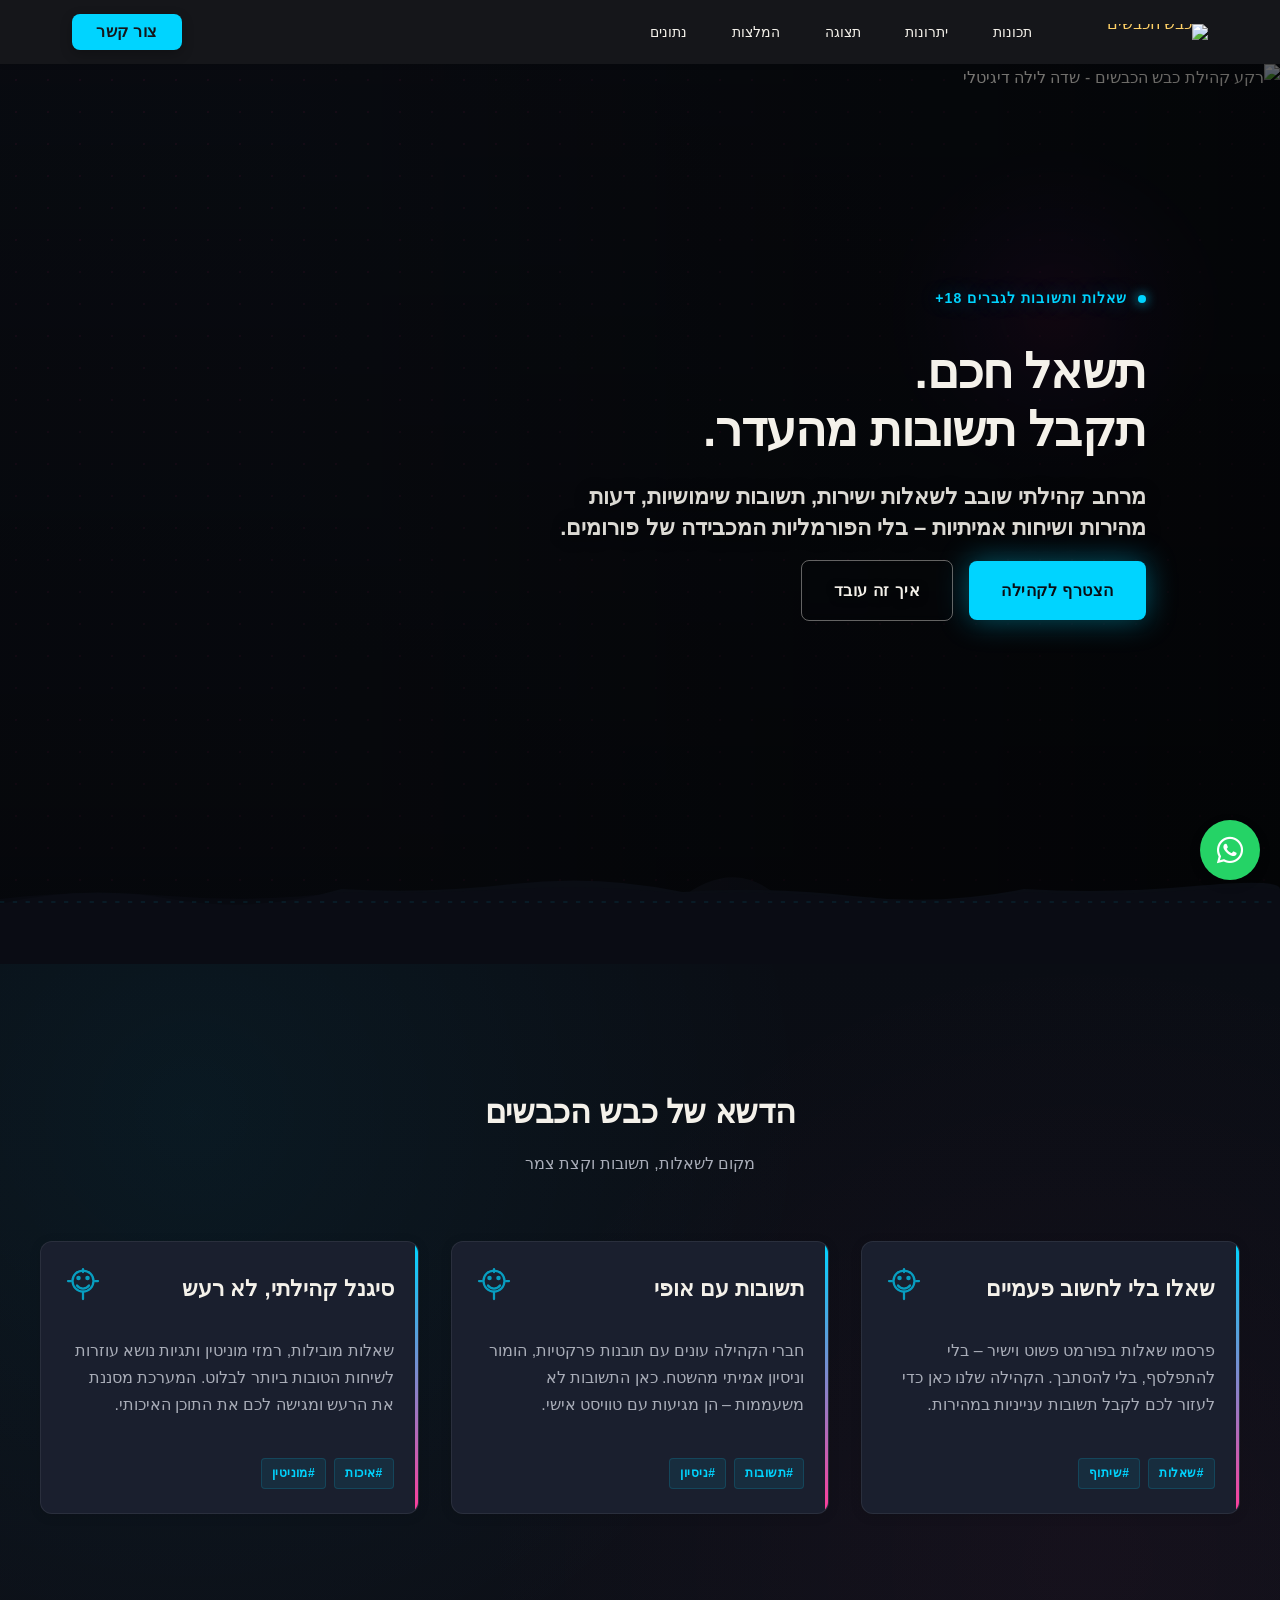
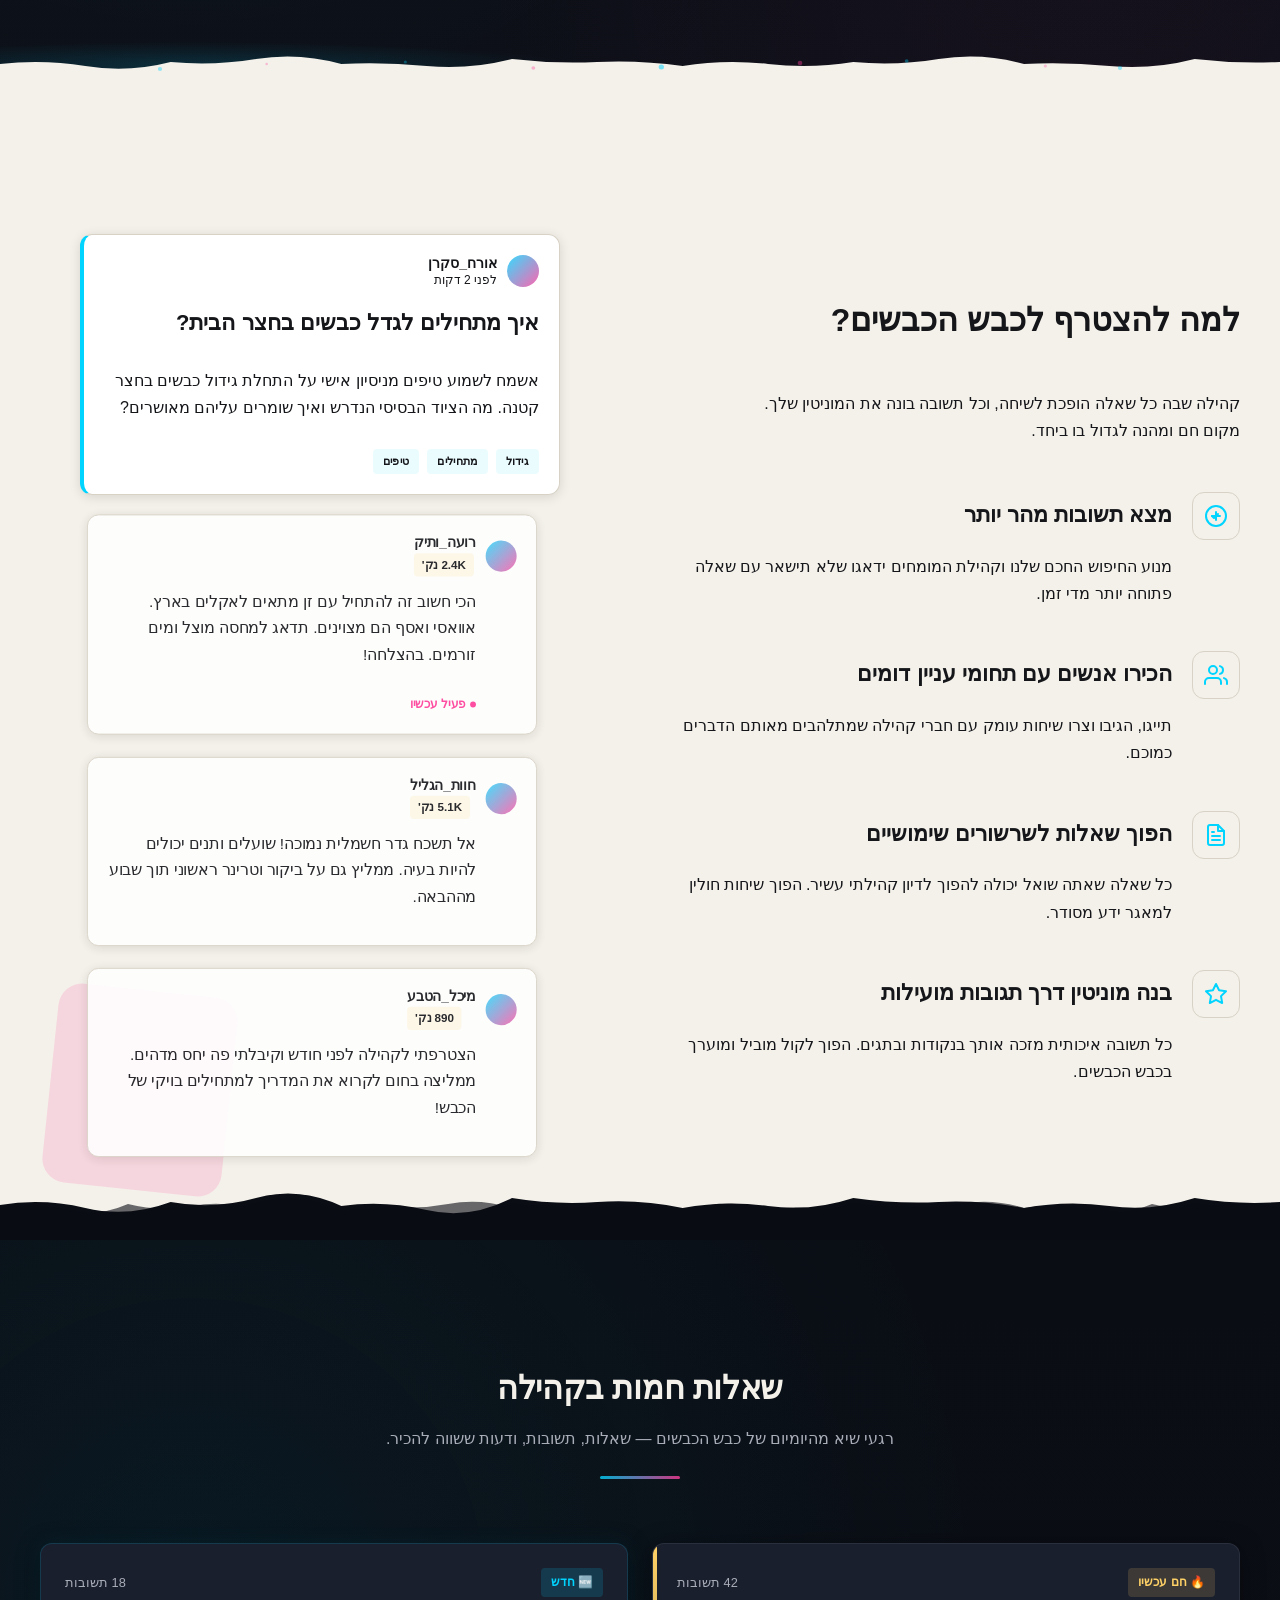
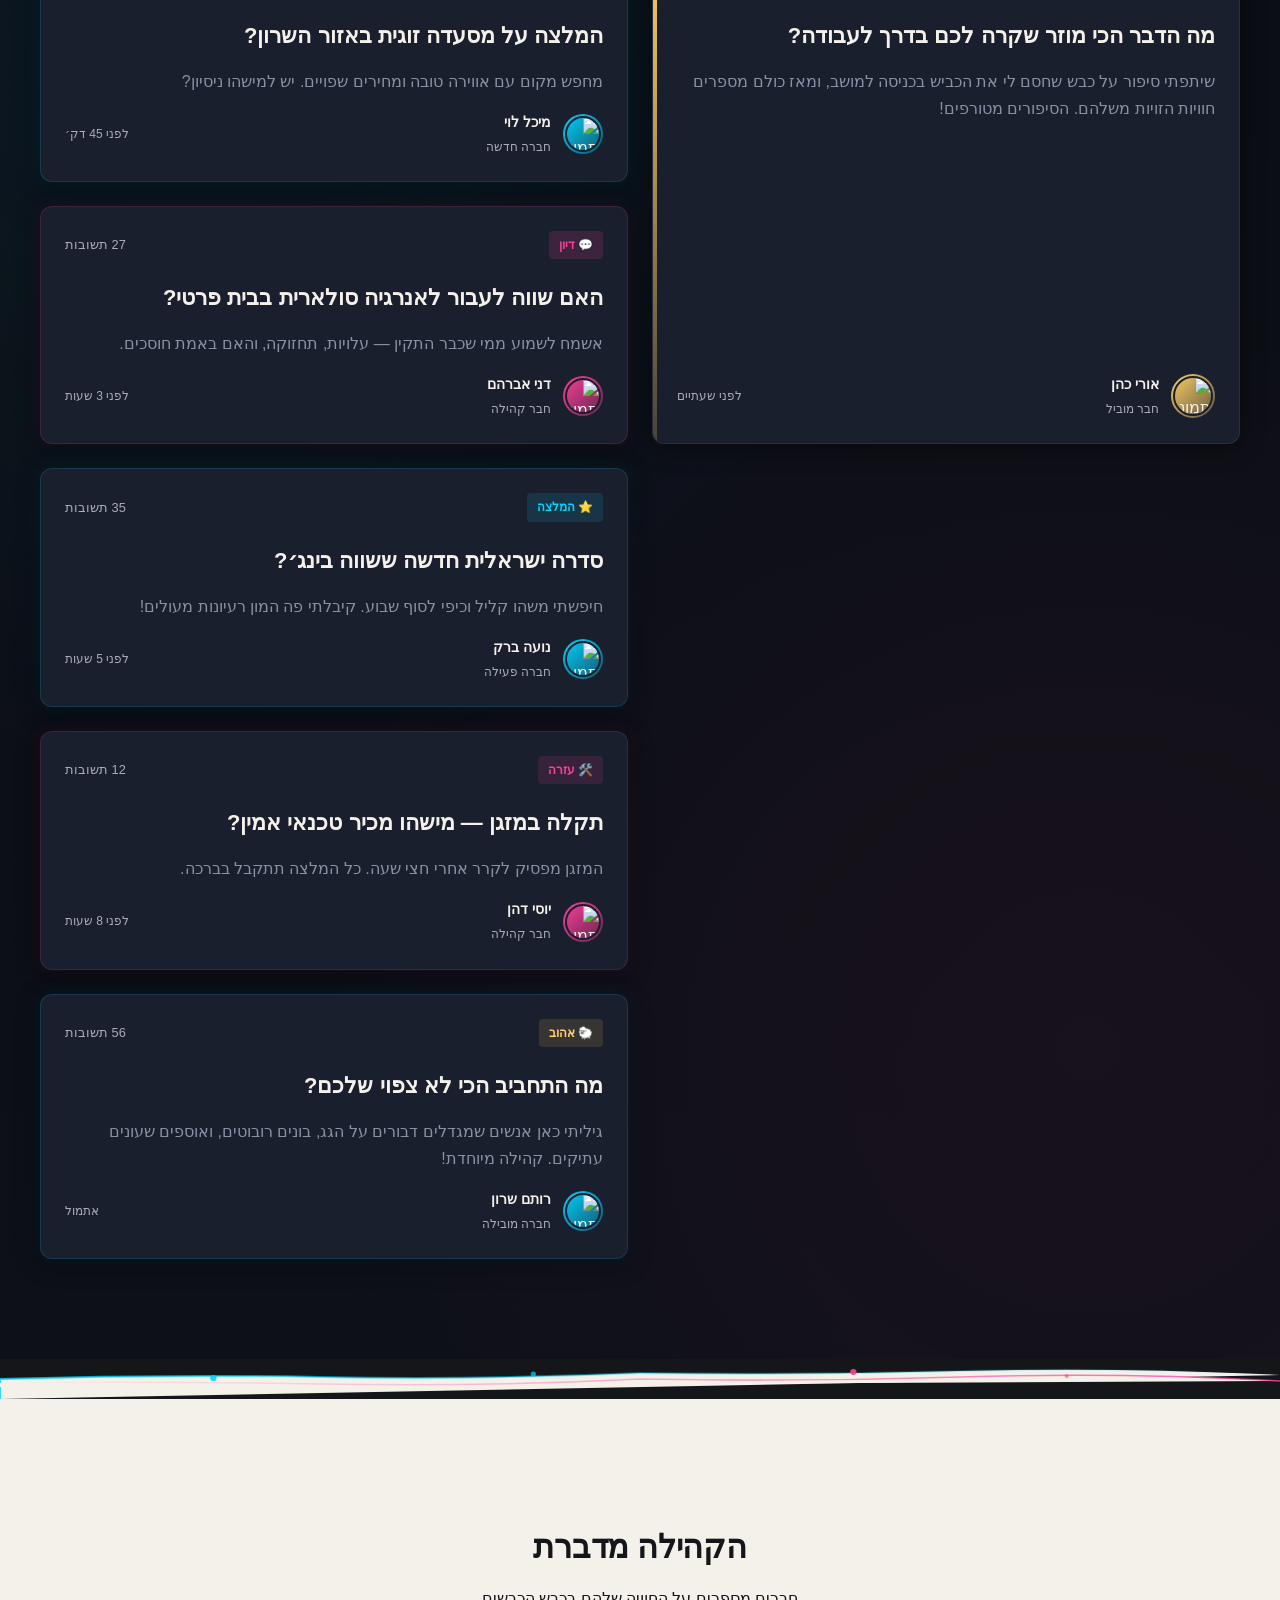
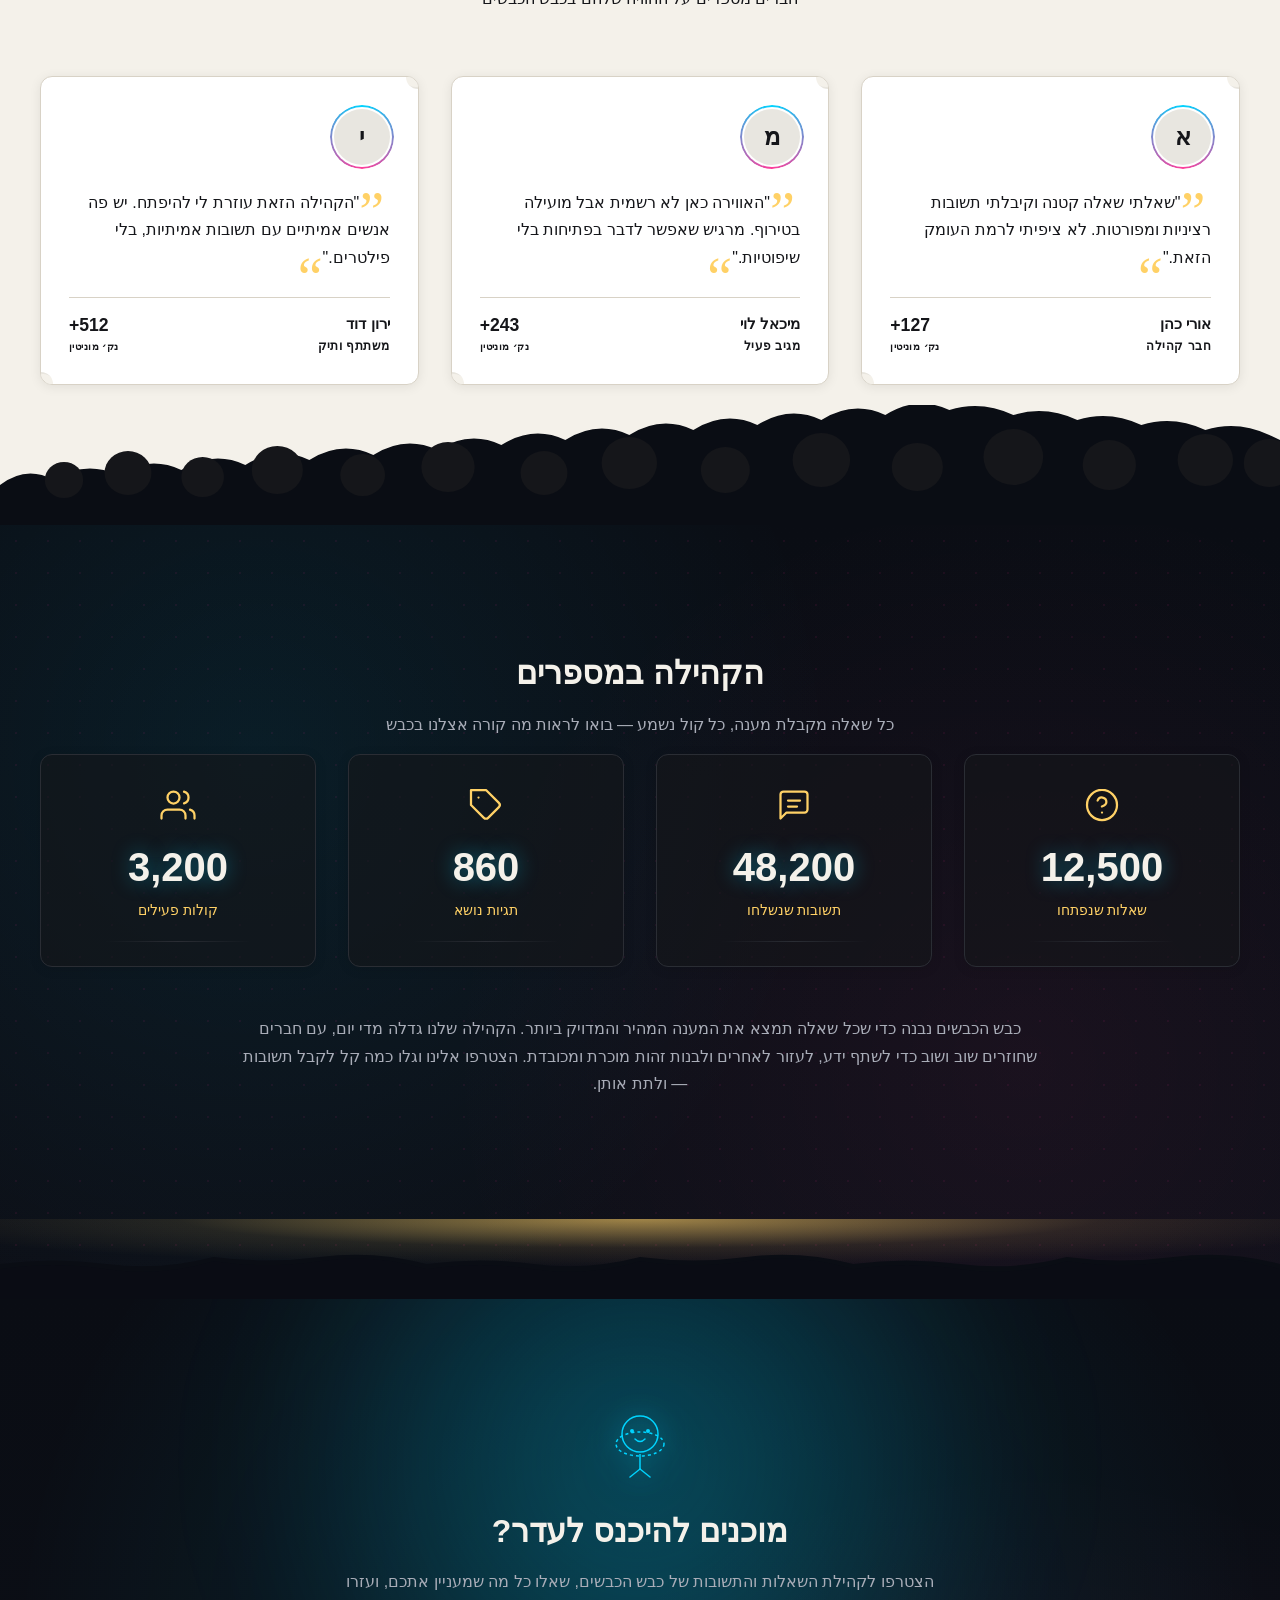
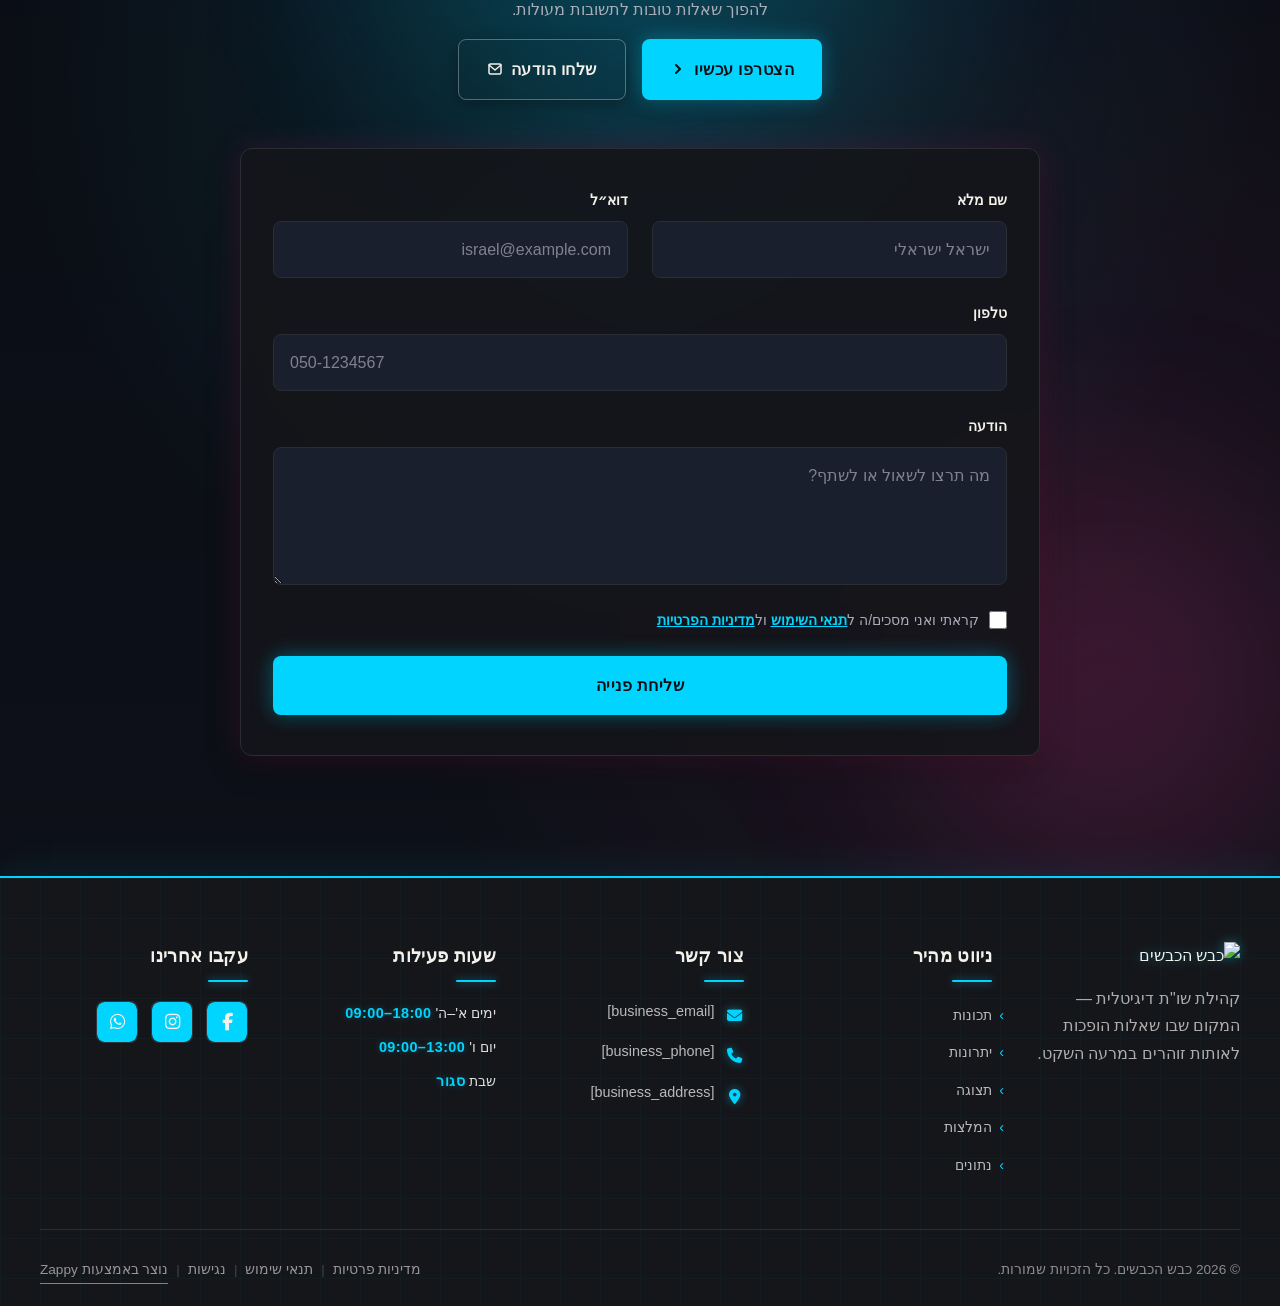
==== public/index.html @ c69ef051 "Initial website commit" ====
<!doctype html><html dir="rtl" lang="he"><head><meta charset="UTF-8"><meta content="width=device-width,initial-scale=1" name="viewport"><meta content="index, follow" name="robots"><title>שואלים ועונים, מתחברים בקהילה — כבש הכבשים</title><meta content="פלטפורמת קהילה תוססת לשאלות ותשובות עם טאץ&#39; כבשים שובב. הצטרפו עכשיו ל&#39;כבש הכבשים&#39;, שתפו ידע, גלו תובנות חדשות ובנו קשרים בקהילה הכי חמה ומגבשת ברשת." name="description"><meta content="כבש הכבשים, קהילת שאלות ותשובות, פורום ישראלי, שיתוף ידע, חיבורים קהילתיים" name="keywords"><link href="/assets/favicon.ico" rel="icon" type="image/x-icon"><link href="/assets/favicon-16x16.png" rel="icon" type="image/png" sizes="16x16"><link href="/assets/favicon-32x32.png" rel="icon" type="image/png" sizes="32x32"><link href="/assets/favicon-48x48.png" rel="icon" type="image/png" sizes="48x48"><link href="/assets/favicon-192x192.png" rel="icon" type="image/png" sizes="192x192"><link href="/assets/favicon-512x512.png" rel="icon" type="image/png" sizes="512x512"><link href="/assets/apple-touch-icon.png" rel="apple-touch-icon"><script>!function(){"use strict";var t="f290a835-9b60-4371-9360-ef9da133f06e",e="https://api.zappy5.com/api/analytics/track",a=18e5,n=2592e6,o=!0,i=!0,r=!0;var s=function(){var e="zappy_visitor_"+t,a=null;try{if(a=localStorage.getItem(e)){var o=JSON.parse(a),i=Date.now();if(i-o.created<n)return o.lastSeen=i,localStorage.setItem(e,JSON.stringify(o)),o.id}}catch(t){console.warn("Zappy Analytics: LocalStorage not available")}var r="zv_"+Date.now()+"_"+Math.random().toString(36).substr(2,9);try{localStorage.setItem(e,JSON.stringify({id:r,created:Date.now(),lastSeen:Date.now()}))}catch(t){}return r}(),c=function(){var e="zappy_session_"+t,n=null;try{if(n=sessionStorage.getItem(e)){var o=JSON.parse(n),i=Date.now();if(i-o.timestamp<a)return o.timestamp=i,sessionStorage.setItem(e,JSON.stringify(o)),o.id}}catch(t){console.warn("Zappy Analytics: SessionStorage not available")}var r="zs_"+Date.now()+"_"+Math.random().toString(36).substr(2,9);try{sessionStorage.setItem(e,JSON.stringify({id:r,timestamp:Date.now()}))}catch(t){}return r}();function l(a,n){n=n||{};var o={website_id:t,event_type:a,page_path:window.location.pathname,referrer:document.referrer||"direct",visitor_id:s,session_id:c,metadata:n};if(navigator.sendBeacon){var i=new Blob([JSON.stringify(o)],{type:"application/json"});navigator.sendBeacon(e,i)}else fetch(e,{method:"POST",headers:{"Content-Type":"application/json"},body:JSON.stringify(o),keepalive:!0}).catch(function(t){console.warn("Zappy Analytics: Failed to track event",t)})}o&&l("pageview",{title:document.title,url:window.location.href}),i&&document.addEventListener("click",function(t){var e=t.target;if("BUTTON"===e.tagName||e.closest("button")){var a="BUTTON"===e.tagName?e:e.closest("button");l("click",{element:"button",text:a.textContent.trim().substring(0,100),id:a.id||null,class:a.className||null})}else if("A"===e.tagName||e.closest("a")){var n="A"===e.tagName?e:e.closest("a");l("navigation",{element:"link",text:n.textContent.trim().substring(0,100),href:n.href,external:n.hostname!==window.location.hostname})}},!0),r&&document.addEventListener("submit",function(t){var e=t.target;l("form_submit",{form_id:e.id||null,form_name:e.name||null,form_action:e.action||null,form_method:e.method||"GET"})},!0);var d=Date.now();window.addEventListener("beforeunload",function(){l("page_unload",{time_on_page:Math.floor((Date.now()-d)/1e3),page_path:window.location.pathname})}),window.zappyAnalytics={track:l,getVisitorId:function(){return s},getSessionId:function(){return c}}}()</script><meta content="שואלים ועונים, מתחברים בקהילה — כבש הכבשים" property="og:title"><meta content="פלטפורמת קהילה תוססת לשאלות ותשובות עם טאץ&#39; כבשים שובב. הצטרפו עכשיו ל&#39;כבש הכבשים&#39;, שתפו ידע, גלו תובנות חדשות ובנו קשרים בקהילה הכי חמה ומגבשת ברשת." property="og:description"><meta content="summary_large_image" name="twitter:card"><meta content="שואלים ועונים, מתחברים בקהילה — כבש הכבשים" name="twitter:title"><meta content="פלטפורמת קהילה תוססת לשאלות ותשובות עם טאץ&#39; כבשים שובב. הצטרפו עכשיו ל&#39;כבש הכבשים&#39;, שתפו ידע, גלו תובנות חדשות ובנו קשרים בקהילה הכי חמה ומגבשת ברשת." name="twitter:description"><meta content="website" property="og:type"><meta content="he_IL" property="og:locale"><link href="https://cdnjs.cloudflare.com/ajax/libs/font-awesome/6.4.0/css/all.min.css" rel="stylesheet"><style>.skip-link{position:absolute;top:0;left:0;transform:translateY(-200%);padding:12px 18px;background:var(--bg-dark,#1a1a1a);color:var(--text-light,#fff);font-weight:600;border-radius:0 0 8px 0;z-index:10000}.skip-link:focus{transform:none;outline:2px solid var(--ring,#fff);outline-offset:2px}:focus-visible{outline:2px solid var(--ring,currentColor);outline-offset:3px}</style><link href="/assets/favicon.ico" rel="icon" type="image/x-icon"><link href="/assets/favicon-16x16.png" rel="icon" type="image/png" sizes="16x16"><link href="/assets/favicon-32x32.png" rel="icon" type="image/png" sizes="32x32"><link href="/assets/favicon-48x48.png" rel="icon" type="image/png" sizes="48x48"><link href="/assets/favicon-192x192.png" rel="icon" type="image/png" sizes="192x192"><link href="/assets/favicon-512x512.png" rel="icon" type="image/png" sizes="512x512"><link href="/assets/apple-touch-icon.png" rel="apple-touch-icon"><link href="https://cdn.jsdelivr.net/npm/vanilla-cookieconsent@3/dist/cookieconsent.css" rel="stylesheet"><script src="https://cdn.jsdelivr.net/npm/vanilla-cookieconsent@3/dist/cookieconsent.umd.js"></script><script src="https://cdn.jsdelivr.net/gh/mickidum/acc_toolbar/acctoolbar/acctoolbar.min.js"></script><link href="/styles.css" rel="stylesheet"><script>window.ZAPPY_WEBSITE_ID="f290a835-9b60-4371-9360-ef9da133f06e",window.ZAPPY_API_BASE="https://api.zappy5.com"</script><style id="zappy-dropdown-submenu-styles">#navMenu li:has(.sub-menu),.nav-menu li:has(.sub-menu),.navbar li:has(.sub-menu),nav li:has(.sub-menu){position:relative}#navMenu .sub-menu,.nav-menu .sub-menu,.navbar .sub-menu,nav .sub-menu{display:block!important;position:absolute!important;top:100%;left:0;min-width:220px;background:#fff;border-radius:8px;box-shadow:0 8px 25px rgba(0,0,0,.15);padding:8px 0;opacity:0;visibility:hidden;transform:translateY(10px);transition:all .3s ease;z-index:1000;list-style:none;pointer-events:none}#navMenu li:hover>.sub-menu,.nav-menu li:hover>.sub-menu,.navbar li:hover>.sub-menu,nav li:hover>.sub-menu{opacity:1!important;visibility:visible!important;transform:translateY(0)!important;pointer-events:auto!important}.sub-menu li{list-style:none;margin:0;padding:0}.sub-menu a{display:block!important;padding:10px 16px!important;color:var(--text-dark,#333)!important;font-weight:500;text-decoration:none;white-space:nowrap;transition:background-color .2s}.sub-menu .zappy-nav-child>a{padding-left:28px!important;font-size:.9em!important;opacity:.85!important}[dir=rtl] .sub-menu .zappy-nav-child>a,html[lang=ar] .sub-menu .zappy-nav-child>a,html[lang=he] .sub-menu .zappy-nav-child>a{padding-left:10px!important;padding-right:28px!important}.sub-menu .zappy-nav-parent>a{font-weight:600!important}.sub-menu a:hover{background-color:#f5f5f5}[dir=rtl] .nav-menu .sub-menu,[dir=rtl] .navbar .sub-menu,[dir=rtl] nav .sub-menu,html[lang=ar] .nav-menu .sub-menu,html[lang=ar] .navbar .sub-menu,html[lang=ar] nav .sub-menu,html[lang=he] .nav-menu .sub-menu,html[lang=he] .navbar .sub-menu,html[lang=he] nav .sub-menu{left:auto!important;right:0!important}.sub-menu:empty,.sub-menu:not(:has(li)):not(:has(> a)),.sub-menu:not(:has(li:not(.zappy-hidden-menu-item))):not(:has(> a)){display:none!important;opacity:0!important;visibility:hidden!important;pointer-events:none!important}li:has(.menu-group-title):hover>.sub-menu{opacity:1!important;visibility:visible!important;transform:translateY(0)!important;pointer-events:auto!important}#navMenu>li>.menu-group-title,.nav-menu>li>.menu-group-title{display:inline-block;padding:.5rem 1rem;cursor:default;user-select:none}@media (max-width:768px){#navMenu .sub-menu,.nav-menu .sub-menu,.navbar .sub-menu,nav .sub-menu{position:static!important;transform:none!important;box-shadow:none!important;background:0 0!important;max-height:0;overflow:hidden;opacity:0;visibility:hidden;transition:max-height .3s ease,opacity .3s ease;padding:0!important;border-radius:0!important}#navMenu .sub-menu.mobile-expanded,.nav-menu .sub-menu.mobile-expanded,.navbar .sub-menu.mobile-expanded{max-height:none!important;overflow-y:visible!important;opacity:1!important;visibility:visible!important;padding:8px 0 8px 16px!important}[dir=rtl] .sub-menu.mobile-expanded,html[lang=he] .sub-menu.mobile-expanded{padding:8px 16px 8px 0!important}#navMenu li:hover>.sub-menu,.nav-menu li:hover>.sub-menu,.navbar li:hover>.sub-menu,nav li:hover>.sub-menu{opacity:0;visibility:hidden;pointer-events:none}#navMenu li>.sub-menu.mobile-expanded,.nav-menu li>.sub-menu.mobile-expanded,.navbar li>.sub-menu.mobile-expanded,nav li>.sub-menu.mobile-expanded{opacity:1!important;visibility:visible!important;pointer-events:auto!important}#navMenu li:has(.sub-menu),.nav-menu li:has(.sub-menu),.navbar li:has(.sub-menu),nav li:has(.sub-menu){display:flex!important;flex-wrap:wrap!important;align-items:center!important;position:relative!important;min-height:44px!important}#navMenu li:has(.sub-menu)>a,.nav-menu li:has(.sub-menu)>a,.navbar li:has(.sub-menu)>a,nav li:has(.sub-menu)>a{flex:1!important;min-width:0!important}#navMenu li:has(.sub-menu)>.menu-group-title,.nav-menu li:has(.sub-menu)>.menu-group-title,.navbar li:has(.sub-menu)>.menu-group-title,nav li:has(.sub-menu)>.menu-group-title{flex:1!important;min-width:0!important;padding:0!important;line-height:inherit!important}#navMenu li:has(.sub-menu)>.sub-menu,.nav-menu li:has(.sub-menu)>.sub-menu,.navbar li:has(.sub-menu)>.sub-menu,nav li:has(.sub-menu)>.sub-menu{flex-basis:100%!important;width:100%!important}#navMenu li:has(.sub-menu)>a [class*=arrow],#navMenu li:has(.sub-menu)>a [class*=chevron],.nav-menu li:has(.sub-menu)>a .fa-angle-down,.nav-menu li:has(.sub-menu)>a .fa-chevron-down,.nav-menu li:has(.sub-menu)>a [class*=arrow],.nav-menu li:has(.sub-menu)>a [class*=chevron],nav li:has(.sub-menu)>a [class*=arrow],nav li:has(.sub-menu)>a [class*=chevron]{display:none!important;visibility:hidden!important}.mobile-submenu-toggle{display:flex!important;align-items:center!important;justify-content:center!important;width:44px!important;height:auto!important;background:0 0!important;border:none!important;cursor:pointer!important;color:var(--text-light)!important;position:static!important;flex-shrink:0!important;align-self:stretch!important;z-index:2!important;padding:0!important;margin:0!important}.mobile-submenu-toggle::after{content:''!important;width:0!important;height:0!important;border-left:6px solid transparent!important;border-right:6px solid transparent!important;border-top:7px solid currentColor!important;transition:transform .3s ease!important}.mobile-submenu-toggle.expanded::after{transform:rotate(180deg)!important}.sub-menu a{padding:10px 0!important;display:block!important;color:var(--text-light)!important;white-space:normal!important}.sub-menu .zappy-nav-child>a{padding-left:28px!important;font-size:.9em!important;opacity:.85!important}[dir=rtl] .sub-menu .zappy-nav-child>a,html[lang=ar] .sub-menu .zappy-nav-child>a,html[lang=he] .sub-menu .zappy-nav-child>a{padding-left:0!important;padding-right:28px!important}.sub-menu .zappy-nav-parent>a{font-weight:600!important}#navMenu.active,.nav-menu.active{max-width:100vw!important;overflow-x:hidden!important;box-sizing:border-box!important}.navbar .sub-menu li a,.zappy-products-dropdown .sub-menu a,nav.navbar .sub-menu li a{color:var(--text-light)!important}}@media (min-width:769px){.mobile-submenu-toggle{display:none!important}}</style><style id="zappy-widget-visibility">html[dir=rtl] .whatsapp-float{right:20px!important;left:auto!important}html:not([dir]) .whatsapp-float,html[dir=ltr] .whatsapp-float{left:20px!important;right:auto!important}html[dir=rtl] #mic-access-tool-general-button,html[dir=rtl] #mic-init-access-tool #mic-access-tool-general-button,html[dir=rtl] #mic-init-access-tool .mic-access-tool-general-button,html[dir=rtl] ._access-icon,html[dir=rtl] .mic-access-tool-general-button{left:20px!important;right:auto!important}html:not([dir]) #mic-access-tool-general-button,html:not([dir]) #mic-init-access-tool #mic-access-tool-general-button,html:not([dir]) #mic-init-access-tool .mic-access-tool-general-button,html:not([dir]) ._access-icon,html:not([dir]) .mic-access-tool-general-button,html[dir=ltr] #mic-access-tool-general-button,html[dir=ltr] #mic-init-access-tool #mic-access-tool-general-button,html[dir=ltr] #mic-init-access-tool .mic-access-tool-general-button,html[dir=ltr] ._access-icon,html[dir=ltr] .mic-access-tool-general-button{right:20px!important;left:auto!important}@media (max-width:768px){.whatsapp-float{display:flex!important}}@media (min-width:769px){.whatsapp-float{display:flex!important}}@media (max-width:768px){#mic-access-tool-general-button,#mic-init-access-tool #mic-access-tool-general-button,#mic-init-access-tool .mic-access-tool-general-button,._access-icon,.mic-access-tool-general-button{display:flex!important;visibility:visible!important;opacity:1!important;pointer-events:auto!important}#mic-access-tool-box.opened-mic-access-tool,#mic-init-access-tool #mic-access-tool-box.opened-mic-access-tool,.mic-access-tool-box.opened-mic-access-tool{visibility:visible!important;opacity:1!important;pointer-events:auto!important}}@media (min-width:769px){#mic-access-tool-general-button,#mic-init-access-tool #mic-access-tool-general-button,#mic-init-access-tool .mic-access-tool-general-button,._access-icon,.mic-access-tool-general-button{display:flex!important;visibility:visible!important;opacity:1!important;pointer-events:auto!important}#mic-access-tool-box.opened-mic-access-tool,#mic-init-access-tool #mic-access-tool-box.opened-mic-access-tool,.mic-access-tool-box.opened-mic-access-tool{visibility:visible!important;opacity:1!important;pointer-events:auto!important}}</style></head><body><a href="#main" class="skip-link">דלג לתוכן הראשי</a><nav class="navbar" dir="rtl"><button class="mobile-toggle" aria-label="Menu" id="mobileToggle"><svg viewBox="0 0 24 24" fill="none" class="hamburger-icon" height="24" width="24"><path d="M3 12h18M3 6h18M3 18h18" stroke="currentColor" stroke-width="2" stroke-linecap="round"/></svg> <svg viewBox="0 0 24 24" fill="none" class="close-icon" height="24" width="24" style="display:none"><path d="M18 6L6 18M6 6l12 12" stroke="currentColor" stroke-width="2" stroke-linecap="round"/></svg></button> <button class="phone-header-btn" aria-label="Call" data-phone="[business_phone]"><svg viewBox="0 0 24 24" fill="currentColor" height="20" width="20"><path d="M22 16.92v3a2 2 0 0 1-2.18 2 19.79 19.79 0 0 1-8.63-3.07 19.5 19.5 0 0 1-6-6 19.79 19.79 0 0 1-3.07-8.67A2 2 0 0 1 4.11 2h3a2 2 0 0 1 2 1.72 12.84 12.84 0 0 0 .7 2.81 2 2 0 0 1-.45 2.11L8.09 9.91a16 16 0 0 0 6 6l1.27-1.27a2 2 0 0 1 2.11-.45 12.84 12.84 0 0 0 2.81.7A2 2 0 0 1 22 16.92z"/></svg></button><div class="nav-container"><div class="nav-right-group"><div class="nav-brand"><a href="/" class="logo-link"><img alt="כבש הכבשים" src="/assets/site-----image-1.webp" class="logo"></a></div><ul class="nav-menu" id="navMenu"><li><a href="#features">תכונות</a></li><li><a href="#benefits">יתרונות</a></li><li><a href="#showcase">תצוגה</a></li><li><a href="#testimonials">המלצות</a></li><li><a href="#stats">נתונים</a></li><li class="mobile-contact-link nav-cta-mobile-item"><a href="#cta" class="nav-cta-btn">צור קשר</a></li></ul></div><div class="nav-cta-container"><a href="#cta" class="nav-cta-btn">צור קשר</a></div></div></nav><script>window.addEventListener("load",function(){const e=document.querySelector(".navbar, nav, header");if(!e)return void console.log("[Navbar] Navbar element not found");let t=document.getElementById("mobileToggle")||document.querySelector(".mobile-toggle")||document.querySelector(".hamburger")||document.querySelector(".hamburger-menu")||document.querySelector(".menu-toggle")||document.querySelector(".burger-menu")||document.querySelector('[aria-label="Menu"]')||document.querySelector('[aria-label="תפריט"]');const o=document.querySelector(".phone-header-btn"),n=window.getComputedStyle(e);let r=n.backgroundColor;if(console.log("[Navbar] Initial navbar background:",r),"transparent"===r||"rgba(0, 0, 0, 0)"===r||r.startsWith("rgba")&&r.includes(", 0)")){const e=n.backgroundImage;if(e&&"none"!==e)console.log("[Navbar] Navbar has background image/gradient, using dark text"),r="rgb(240, 240, 240)";else{const e=window.getComputedStyle(document.body).backgroundColor;console.log("[Navbar] Navbar transparent, using body background:",e),r=e}}const a=r.match(/\d+/g);if(a&&a.length>=3){const e=(.299*parseInt(a[0])+.587*parseInt(a[1])+.114*parseInt(a[2]))/255;console.log("[Navbar] Mobile button colors preserved from Claude CSS (luminance:",e.toFixed(2)+")");const n=document.createElement("style");n.id="zappy-mobile-nav-fix";document.documentElement.lang;document.documentElement.dir,n.textContent='\n        /* Hide mobile buttons on desktop, show only on mobile */\n        @media (min-width: 769px) {\n          .mobile-toggle,\n          .phone-header-btn {\n            display: none !important;\n          }\n        }\n        \n        /* Show and position mobile buttons correctly on mobile */\n        @media (max-width: 768px) {\n          .navbar,\n          nav.navbar {\n            min-height: 70px !important;\n          }\n\n          .mobile-toggle,\n          .phone-header-btn {\n            position: absolute !important;\n            top: 0 !important;\n            bottom: 0 !important;\n            margin-top: auto !important;\n            margin-bottom: auto !important;\n            transform: none !important;\n            z-index: 1001 !important;\n            display: flex !important;\n            align-items: center !important;\n            justify-content: center !important;\n            width: 36px !important;\n            height: 36px !important;\n            border-radius: 50% !important;\n            border: none !important;\n            cursor: pointer !important;\n            padding: 6px !important;\n            background: none !important;\n            color: var(--nav-text, var(--text-light)) !important;\n            touch-action: manipulation !important;\n            -webkit-tap-highlight-color: transparent !important;\n          }\n\n          html[data-zappy-site-type="ecommerce"] .phone-header-btn,\n          body[data-zappy-site-type="ecommerce"] .phone-header-btn,\n          html[data-zappy-site-type="ecommerce"] header .phone-header-btn,\n          html[data-zappy-site-type="ecommerce"] nav .phone-header-btn {\n            display: none !important;\n            visibility: hidden !important;\n            width: 0 !important;\n            height: 0 !important;\n            min-width: 0 !important;\n            overflow: hidden !important;\n          }\n          \n          /* LTR positioning (default): hamburger LEFT, phone RIGHT */\n          html:not([dir="rtl"]):not([lang="he"]):not([lang="ar"]) .mobile-toggle,\n          html[dir="ltr"] .mobile-toggle {\n            left: 12px !important;\n            right: auto !important;\n          }\n          html:not([dir="rtl"]):not([lang="he"]):not([lang="ar"]) .phone-header-btn,\n          html[dir="ltr"] .phone-header-btn {\n            right: 12px !important;\n            left: auto !important;\n          }\n          \n          /* RTL positioning: hamburger RIGHT, phone LEFT */\n          html[dir="rtl"] .mobile-toggle,\n          html[lang="he"] .mobile-toggle,\n          html[lang="ar"] .mobile-toggle {\n            right: 12px !important;\n            left: auto !important;\n          }\n          html[dir="rtl"] .phone-header-btn,\n          html[lang="he"] .phone-header-btn,\n          html[lang="ar"] .phone-header-btn {\n            left: 12px !important;\n            right: auto !important;\n          }\n          \n          /* CRITICAL: Ensure nav-container has min-height on mobile */\n          /* All children are positioned absolutely/fixed on mobile, so height:auto collapses to 0 */\n          .nav-container {\n            min-height: 70px !important;\n            position: relative !important;\n          }\n          \n          /* Ensure SVG icons are properly sized and inherit color */\n          .mobile-toggle svg,\n          .phone-header-btn svg {\n            width: 24px !important;\n            height: 24px !important;\n            /* Don\'t force display - let JavaScript control hamburger/close toggle */\n          }\n          \n          /* Reset nav-cta-container on mobile - remove desktop box-shadow/padding */\n          /* that creates a visible ghost box when CTA button is hidden */\n          .nav-cta-container {\n            box-shadow: none !important;\n            padding: 0 !important;\n          }\n          \n          /* Hide nav-cta-container entirely on mobile when there\'s no lang-switcher */\n          /* (only the CTA button is inside, and it\'s hidden on mobile) */\n          .nav-cta-container:not(:has(.lang-switcher)) {\n            display: none !important;\n          }\n          \n          /* CRITICAL: Prevent hero image fade gradient from bleeding over headline text */\n          /* The .image-fade-gradient has bottom: -30px (extends below parent) */\n          /* On mobile stacked layout, this overlaps the h1 text below the image */\n          .hero-image-column {\n            overflow: hidden !important;\n          }\n          .image-fade-gradient {\n            bottom: 0 !important;\n          }\n          \n          /* Hide desktop language switcher on mobile - hamburger menu handles it */\n          /* High specificity to override stored CSS */\n          .lang-switcher,\n          .nav-cta-container .lang-switcher,\n          .nav-container .lang-switcher,\n          .navbar .lang-switcher,\n          .navbar .nav-cta-container .lang-switcher {\n            display: none !important;\n          }\n        }\n      ';const r=document.getElementById("zappy-mobile-nav-fix");r&&r.remove(),document.head.appendChild(n),console.log("[Navbar] Critical CSS injected for mobile nav positioning");const i=window.innerWidth<=768;if(t){const e=t.querySelector(".hamburger-icon"),o=t.querySelector(".close-icon");e&&(e.style.setProperty("width","24px","important"),e.style.setProperty("height","24px","important"),e.style.setProperty("display","block","important")),o&&(o.style.setProperty("width","24px","important"),o.style.setProperty("height","24px","important"),o.style.setProperty("display","none","important")),i?(t.style.setProperty("position","absolute","important"),t.style.setProperty("top","0","important"),t.style.setProperty("bottom","0","important"),t.style.setProperty("margin-top","auto","important"),t.style.setProperty("margin-bottom","auto","important"),t.style.setProperty("transform","none","important"),t.style.setProperty("z-index","1001","important"),t.style.removeProperty("left"),t.style.removeProperty("right"),console.log("[Navbar] Mobile toggle positioning applied (mobile viewport)")):(t.style.removeProperty("position"),t.style.removeProperty("top"),t.style.removeProperty("transform"),t.style.removeProperty("z-index"),t.style.removeProperty("left"),t.style.removeProperty("right"),console.log("[Navbar] Desktop viewport - cleared mobile toggle inline positioning"))}if(o){const e=o.querySelector("svg");e&&(e.style.width="24px",e.style.height="24px",e.setAttribute("width","24"),e.setAttribute("height","24")),i?(o.style.setProperty("position","absolute","important"),o.style.setProperty("top","0","important"),o.style.setProperty("bottom","0","important"),o.style.setProperty("margin-top","auto","important"),o.style.setProperty("margin-bottom","auto","important"),o.style.setProperty("transform","none","important"),o.style.setProperty("z-index","1001","important"),o.style.removeProperty("left"),o.style.removeProperty("right"),console.log("[Navbar] Phone button positioning applied (mobile viewport)")):(o.style.removeProperty("position"),o.style.removeProperty("top"),o.style.removeProperty("transform"),o.style.removeProperty("z-index"),o.style.removeProperty("left"),o.style.removeProperty("right"),console.log("[Navbar] Desktop viewport - cleared phone button inline positioning"))}}else console.log("[Navbar] Could not parse background color:",r);t=document.getElementById("mobileToggle")||document.querySelector(".mobile-toggle")||document.querySelector(".hamburger")||document.querySelector(".hamburger-menu")||document.querySelector(".menu-toggle")||document.querySelector(".burger-menu")||document.querySelector('[aria-label="Menu"]')||document.querySelector('[aria-label="תפריט"]');const i=document.getElementById("navMenu")||document.querySelector(".nav-menu")||document.querySelector(".nav-links")||document.querySelector("nav ul:not(.submenu)");if(!t||!i)return void console.log("[Navbar] Mobile toggle or menu not found:",{toggle:!!t,menu:!!i});i.id||(i.id="navMenu"),console.log("[Navbar] Initializing mobile menu...");const l=t.cloneNode(!0);t.parentNode.replaceChild(l,t);var s=0;function p(e){var t=Date.now();t-s<300||(s=t,function(e){e.preventDefault(),e.stopPropagation();const t=l.querySelector(".hamburger-icon"),o=l.querySelector(".close-icon");i.classList.contains("active")?(i.classList.remove("active"),t&&t.style.setProperty("display","block","important"),o&&o.style.setProperty("display","none","important"),document.body.style.overflow="",document.body.classList.remove("menu-open"),console.log("[Navbar] Menu closed")):(i.classList.add("active"),t&&t.style.setProperty("display","none","important"),o&&o.style.setProperty("display","block","important"),document.body.style.overflow="hidden",document.body.classList.add("menu-open"),console.log("[Navbar] Menu opened"))}(e))}l.addEventListener("click",p),l.addEventListener("touchend",p),document.addEventListener("keydown",function(e){if(("Escape"===e.key||"Esc"===e.key)&&i.classList.contains("active")){const e=l.querySelector(".hamburger-icon"),t=l.querySelector(".close-icon");i.classList.remove("active"),e&&e.style.setProperty("display","block","important"),t&&t.style.setProperty("display","none","important"),document.body.style.overflow="",document.body.classList.remove("menu-open"),console.log("[Navbar] Menu closed (Escape)")}}),i.querySelectorAll("a").forEach(function(e){e.addEventListener("click",function(){if("#"===this.getAttribute("href"))return;const e=l.querySelector(".hamburger-icon"),t=l.querySelector(".close-icon");i.classList.remove("active"),e&&e.style.setProperty("display","block","important"),t&&t.style.setProperty("display","none","important"),document.body.style.overflow="",document.body.classList.remove("menu-open"),console.log("[Navbar] Menu closed (link clicked)")})});var m=i.querySelectorAll(".dropdown-toggle");m.forEach(function(e){e.addEventListener("click",function(e){e.preventDefault(),e.stopPropagation();var t=this.closest(".nav-dropdown");t&&(t.parentNode.querySelectorAll(".nav-dropdown.open").forEach(function(e){e!==t&&e.classList.remove("open")}),t.classList.toggle("open"),console.log("[Navbar] Dropdown toggled:",t.classList.contains("open")?"open":"closed"))})}),document.addEventListener("click",function(e){e.target.closest(".nav-dropdown")||document.querySelectorAll(".nav-dropdown.open").forEach(function(e){e.classList.remove("open")})}),console.log("[Navbar] Dropdown handlers initialized for "+m.length+" dropdowns"),o&&o.addEventListener("click",function(){const e=document.querySelectorAll('a[href^="tel:"]'),t=e.length>0?e[0].getAttribute("href").replace("tel:",""):"[business_phone]";window.location.href="tel:"+t,console.log("[Navbar] Phone button clicked")}),console.log("[Navbar] Mobile menu initialized successfully")})</script><main id="main"><section class="index-hero-section" data-band-index="0" data-layout-spec="בית-hero" id="hero" data-hero-type="fullscreen-scrim"><img alt="רקע קהילת כבש הכבשים - שדה לילה דיגיטלי" src="/assets/site-index-hero-image-1.webp" data-context="Abstract night pasture scene with dark charcoal gradients, faint digital grid lines extending to the horizon, floating glowing speech bubbles with neon cyan and magenta outlines, and a minimal neon line-art sheep silhouette standing in the distance. The mood is premium electric night with a tech-community vibe." data-placeholder="index-hero-image-1" height="1080" loading="eager" width="1920" class="hero-bg-image" data-hero-bg="true" fetchpriority="high"><div class="hero-scrim" aria-hidden="true"></div><div class="hero-decorations" aria-hidden="true"><div class="deco-signal-glow"></div><div class="deco-flock-silhouette"><svg viewBox="0 0 600 200" fill="none" xmlns="http://www.w3.org/2000/svg"><path d="M50,180 Q80,120 130,150 Q180,110 220,160 Q260,130 300,170 Q340,140 380,175 Q420,145 460,180 Q500,150 550,185 L600,200 L0,200 Z" fill="#1A1F2E" opacity="0.85"/><circle cx="120" cy="160" r="18" fill="#1A1F2E" opacity="0.9"/><circle cx="280" cy="170" r="22" fill="#1A1F2E" opacity="0.9"/><circle cx="450" cy="165" r="20" fill="#1A1F2E" opacity="0.9"/></svg></div></div><div class="hero-content"><div class="hero-eyebrow"><span class="eyebrow-dot"></span> <span>שאלות ותשובות לגברים 18+</span></div><h1 class="hero-headline">תשאל חכם.<br>תקבל תשובות מהעדר.</h1><h3 class="hero-subtitle">מרחב קהילתי שובב לשאלות ישירות, תשובות שימושיות, דעות מהירות ושיחות אמיתיות – בלי הפורמליות המכבידה של פורומים.</h3><div class="hero-ctas"><a href="#" class="cta-primary">הצטרף לקהילה</a> <a href="#" class="cta-secondary">איך זה עובד</a></div></div><div class="hero-divider-wrapper" aria-hidden="true"><svg viewBox="0 0 1200 120" xmlns="http://www.w3.org/2000/svg" preserveAspectRatio="none" data-no-icon-edit="true"><defs><linearGradient id="pastureGlow" x1="0%" x2="100%" y1="0%" y2="0%"><stop offset="0%" stop-color="#00D4FF" stop-opacity="0.3"/><stop offset="50%" stop-color="#00D4FF" stop-opacity="0.05"/><stop offset="100%" stop-color="#00D4FF" stop-opacity="0"/></linearGradient></defs><path d="M0,120 L0,60 Q80,40 160,55 T320,45 Q400,50 480,40 T640,48 Q720,42 800,52 T960,45 Q1040,50 1120,42 T1200,45 L1200,120 Z" fill="#0A0D14"/><path d="M0,120 L0,55 Q80,45 160,52 T320,48 Q400,50 480,45 T640,50 Q720,46 800,54 T960,48 Q1040,52 1120,46 T1200,48 L1200,120 Z" fill="#0A0D14" opacity="0.6"/><line x1="0" x2="1200" y1="58" y2="58" stroke="#00D4FF" stroke-width="1" opacity="0.15" stroke-dasharray="4 8"/></svg></div></section><section class="index-features-section" data-band-index="1" data-layout-spec="בית-features" id="features" dir="rtl"><div class="index-features-section__container"><div class="index-features-section__header"><h2 class="index-features-section__title">הדשא של כבש הכבשים</h2><p class="index-features-section__subtitle">מקום לשאלות, תשובות וקצת צמר</p></div><div class="index-features-section__grid"><article class="index-features-section__card"><div class="index-features-section__card-glow"></div><div class="index-features-section__card-header"><h3 class="index-features-section__card-title">שאלו בלי לחשוב פעמיים</h3><div class="index-features-section__card-icon" aria-hidden="true"><svg viewBox="0 0 24 24" fill="none" data-element-type="icon" data-icon-type="svg" xmlns="http://www.w3.org/2000/svg"><circle cx="12" cy="10" r="7" stroke="currentColor" stroke-width="1.5"/><circle cx="9" cy="8" r="1.5" fill="currentColor"/><circle cx="15" cy="8" r="1.5" fill="currentColor"/><path d="M8 13C8 13 9.5 15 12 15C14.5 15 16 13 16 13" stroke="currentColor" stroke-width="1.5" stroke-linecap="round"/><path d="M12 2V4" stroke="currentColor" stroke-width="1.5" stroke-linecap="round"/><path d="M12 17V22" stroke="currentColor" stroke-width="1.5" stroke-linecap="round"/><path d="M2 10H4" stroke="currentColor" stroke-width="1.5" stroke-linecap="round"/><path d="M20 10H22" stroke="currentColor" stroke-width="1.5" stroke-linecap="round"/></svg></div></div><p class="index-features-section__card-text">פרסמו שאלות בפורמט פשוט וישיר – בלי להתפלסף, בלי להסתבך. הקהילה שלנו כאן כדי לעזור לכם לקבל תשובות ענייניות במהירות.</p><div class="index-features-section__card-tags"><span class="index-features-section__tag">#שאלות</span> <span class="index-features-section__tag">#שיתוף</span></div></article><article class="index-features-section__card"><div class="index-features-section__card-glow"></div><div class="index-features-section__card-header"><h3 class="index-features-section__card-title">תשובות עם אופי</h3><div class="index-features-section__card-icon" aria-hidden="true"><svg viewBox="0 0 24 24" fill="none" data-element-type="icon" data-icon-type="svg" xmlns="http://www.w3.org/2000/svg"><circle cx="12" cy="10" r="7" stroke="currentColor" stroke-width="1.5"/><circle cx="9" cy="8" r="1.5" fill="currentColor"/><circle cx="15" cy="8" r="1.5" fill="currentColor"/><path d="M8 13C8 13 9.5 15 12 15C14.5 15 16 13 16 13" stroke="currentColor" stroke-width="1.5" stroke-linecap="round"/><path d="M12 2V4" stroke="currentColor" stroke-width="1.5" stroke-linecap="round"/><path d="M12 17V22" stroke="currentColor" stroke-width="1.5" stroke-linecap="round"/><path d="M2 10H4" stroke="currentColor" stroke-width="1.5" stroke-linecap="round"/><path d="M20 10H22" stroke="currentColor" stroke-width="1.5" stroke-linecap="round"/></svg></div></div><p class="index-features-section__card-text">חברי הקהילה עונים עם תובנות פרקטיות, הומור וניסיון אמיתי מהשטח. כאן התשובות לא משעממות – הן מגיעות עם טוויסט אישי.</p><div class="index-features-section__card-tags"><span class="index-features-section__tag">#תשובות</span> <span class="index-features-section__tag">#ניסיון</span></div></article><article class="index-features-section__card"><div class="index-features-section__card-glow"></div><div class="index-features-section__card-header"><h3 class="index-features-section__card-title">סיגנל קהילתי, לא רעש</h3><div class="index-features-section__card-icon" aria-hidden="true"><svg viewBox="0 0 24 24" fill="none" data-element-type="icon" data-icon-type="svg" xmlns="http://www.w3.org/2000/svg"><circle cx="12" cy="10" r="7" stroke="currentColor" stroke-width="1.5"/><circle cx="9" cy="8" r="1.5" fill="currentColor"/><circle cx="15" cy="8" r="1.5" fill="currentColor"/><path d="M8 13C8 13 9.5 15 12 15C14.5 15 16 13 16 13" stroke="currentColor" stroke-width="1.5" stroke-linecap="round"/><path d="M12 2V4" stroke="currentColor" stroke-width="1.5" stroke-linecap="round"/><path d="M12 17V22" stroke="currentColor" stroke-width="1.5" stroke-linecap="round"/><path d="M2 10H4" stroke="currentColor" stroke-width="1.5" stroke-linecap="round"/><path d="M20 10H22" stroke="currentColor" stroke-width="1.5" stroke-linecap="round"/></svg></div></div><p class="index-features-section__card-text">שאלות מובילות, רמזי מוניטין ותגיות נושא עוזרות לשיחות הטובות ביותר לבלוט. המערכת מסננת את הרעש ומגישה לכם את התוכן האיכותי.</p><div class="index-features-section__card-tags"><span class="index-features-section__tag">#איכות</span> <span class="index-features-section__tag">#מוניטין</span></div></article></div></div><div class="index-features-section__divider-wrapper" aria-hidden="true" data-no-icon-edit="true"><svg viewBox="0 0 1200 80" xmlns="http://www.w3.org/2000/svg" preserveAspectRatio="none"><defs><radialGradient cx="15%" cy="40%" id="wool-grad-1" r="30%"><stop offset="0%" stop-color="var(--primary)" stop-opacity="0.15"/><stop offset="100%" stop-color="var(--primary)" stop-opacity="0"/></radialGradient><radialGradient cx="85%" cy="60%" id="wool-grad-2" r="25%"><stop offset="0%" stop-color="var(--secondary)" stop-opacity="0.1"/><stop offset="100%" stop-color="var(--secondary)" stop-opacity="0"/></radialGradient></defs><rect height="80" width="1200" fill="url(#wool-grad-1)"/><rect height="80" width="1200" fill="url(#wool-grad-2)"/><path d="M0,80 L0,30 Q40,25 80,32 T160,28 Q200,32 240,25 T320,30 Q360,28 400,32 T480,25 Q520,30 560,28 T640,32 Q680,25 720,30 T800,28 Q840,32 880,25 T960,30 Q1000,28 1040,32 T1120,25 Q1160,30 1200,28 L1200,80 Z" fill="var(--bg-light)"/><circle cx="150" cy="35" r="2" fill="var(--primary)" opacity="0.4"/><circle cx="380" cy="28" r="1.5" fill="var(--primary)" opacity="0.3"/><circle cx="620" cy="33" r="2.5" fill="var(--primary)" opacity="0.5"/><circle cx="850" cy="27" r="1.8" fill="var(--primary)" opacity="0.35"/><circle cx="1050" cy="34" r="2" fill="var(--primary)" opacity="0.4"/><circle cx="250" cy="30" r="1.2" fill="var(--secondary)" opacity="0.3"/><circle cx="500" cy="34" r="1.8" fill="var(--secondary)" opacity="0.35"/><circle cx="750" cy="29" r="2.2" fill="var(--secondary)" opacity="0.4"/><circle cx="980" cy="32" r="1.5" fill="var(--secondary)" opacity="0.3"/></svg></div></section><section class="index-benefits-section" data-band-index="2" data-layout-spec="בית-benefits" id="benefits"><div class="index-benefits-section__container"><div class="editorial-grid"><div class="editorial-text"><h2 class="section-title">למה להצטרף לכבש הכבשים?</h2><p class="section-subtitle">קהילה שבה כל שאלה הופכת לשיחה, וכל תשובה בונה את המוניטין שלך. מקום חם ומהנה לגדול בו ביחד.</p><ul class="benefits-list"><li class="benefit-item"><div class="benefit-icon-wrapper"><svg viewBox="0 0 24 24" fill="none" data-element-type="icon" data-icon-type="svg" class="benefit-icon" stroke="currentColor" stroke-linecap="round" stroke-linejoin="round" stroke-width="2"><circle cx="12" cy="12" r="10"/><path d="M8 12l2 2 4-4"/><line x1="12" x2="12" y1="8" y2="16"/><line x1="8" x2="16" y1="12" y2="12"/></svg></div><div class="benefit-content"><h3 class="benefit-title">מצא תשובות מהר יותר</h3><p class="benefit-desc">מנוע החיפוש החכם שלנו וקהילת המומחים ידאגו שלא תישאר עם שאלה פתוחה יותר מדי זמן.</p></div></li><li class="benefit-item"><div class="benefit-icon-wrapper"><svg viewBox="0 0 24 24" fill="none" data-element-type="icon" data-icon-type="svg" class="benefit-icon" stroke="currentColor" stroke-linecap="round" stroke-linejoin="round" stroke-width="2"><path d="M17 21v-2a4 4 0 0 0-4-4H5a4 4 0 0 0-4 4v2"/><circle cx="9" cy="7" r="4"/><path d="M23 21v-2a4 4 0 0 0-3-3.87"/><path d="M16 3.13a4 4 0 0 1 0 7.75"/></svg></div><div class="benefit-content"><h3 class="benefit-title">הכירו אנשים עם תחומי עניין דומים</h3><p class="benefit-desc">תייגו, הגיבו וצרו שיחות עומק עם חברי קהילה שמתלהבים מאותם הדברים כמוכם.</p></div></li><li class="benefit-item"><div class="benefit-icon-wrapper"><svg viewBox="0 0 24 24" fill="none" data-element-type="icon" data-icon-type="svg" class="benefit-icon" stroke="currentColor" stroke-linecap="round" stroke-linejoin="round" stroke-width="2"><path d="M14 2H6a2 2 0 0 0-2 2v16a2 2 0 0 0 2 2h12a2 2 0 0 0 2-2V8z"/><polyline points="14 2 14 8 20 8"/><line x1="16" x2="8" y1="13" y2="13"/><line x1="16" x2="8" y1="17" y2="17"/><polyline points="10 9 9 9 8 9"/></svg></div><div class="benefit-content"><h3 class="benefit-title">הפוך שאלות לשרשורים שימושיים</h3><p class="benefit-desc">כל שאלה שאתה שואל יכולה להפוך לדיון קהילתי עשיר. הפוך שיחות חולין למאגר ידע מסודר.</p></div></li><li class="benefit-item"><div class="benefit-icon-wrapper"><svg viewBox="0 0 24 24" fill="none" data-element-type="icon" data-icon-type="svg" class="benefit-icon" stroke="currentColor" stroke-linecap="round" stroke-linejoin="round" stroke-width="2"><polygon points="12 2 15.09 8.26 22 9.27 17 14.14 18.18 21.02 12 17.77 5.82 21.02 7 14.14 2 9.27 8.91 8.26 12 2"/></svg></div><div class="benefit-content"><h3 class="benefit-title">בנה מוניטין דרך תגובות מועילות</h3><p class="benefit-desc">כל תשובה איכותית מזכה אותך בנקודות ובתגים. הפוך לקול מוביל ומוערך בכבש הכבשים.</p></div></li></ul></div><div class="editorial-media"><div class="forum-mockup-wrapper"><div class="mockup-backplate" aria-hidden="true"></div><div class="forum-card main-question"><div class="card-header"><span class="user-avatar" aria-hidden="true"></span><div class="user-info"><span class="user-name">אורח_סקרן</span> <span class="post-time">לפני 2 דקות</span></div></div><h3 class="question-title">איך מתחילים לגדל כבשים בחצר הבית?</h3><p class="question-body">אשמח לשמוע טיפים מניסיון אישי על התחלת גידול כבשים בחצר קטנה. מה הציוד הבסיסי הנדרש ואיך שומרים עליהם מאושרים?</p><div class="tags-row"><span class="tag">גידול</span> <span class="tag">מתחילים</span> <span class="tag">טיפים</span></div></div><div class="forum-card answer-snippet"><div class="card-header"><span class="user-avatar" aria-hidden="true"></span><div class="user-info"><span class="user-name">רועה_ותיק</span> <span class="badge-points">2.4K נק'</span></div></div><p class="answer-body">הכי חשוב זה להתחיל עם זן מתאים לאקלים בארץ. אוואסי ואסף הם מצוינים. תדאג למחסה מוצל ומים זורמים. בהצלחה!</p><div class="meta-row"><span class="active-indicator">פעיל עכשיו</span></div></div><div class="forum-card answer-snippet"><div class="card-header"><span class="user-avatar" aria-hidden="true"></span><div class="user-info"><span class="user-name">חוות_הגליל</span> <span class="badge-points">5.1K נק'</span></div></div><p class="answer-body">אל תשכח גדר חשמלית נמוכה! שועלים ותנים יכולים להיות בעיה. ממליץ גם על ביקור וטרינר ראשוני תוך שבוע מההבאה.</p></div><div class="forum-card answer-snippet"><div class="card-header"><span class="user-avatar" aria-hidden="true"></span><div class="user-info"><span class="user-name">מיכל_הטבע</span> <span class="badge-points">890 נק'</span></div></div><p class="answer-body">הצטרפתי לקהילה לפני חודש וקיבלתי פה יחס מדהים. ממליצה בחום לקרוא את המדריך למתחילים בויקי של הכבש!</p></div></div></div></div></div><div class="index-benefits-divider-wrapper"><svg viewBox="0 0 1200 80" xmlns="http://www.w3.org/2000/svg" preserveAspectRatio="none" data-no-icon-edit="true" aria-hidden="true"><path d="M0,80 L0,45 Q40,38 80,48 T160,42 Q200,50 240,38 T320,46 Q360,40 400,50 T480,38 Q520,45 560,42 T640,48 Q680,40 720,46 T800,38 Q840,44 880,42 T960,48 Q1000,40 1040,46 T1120,38 Q1160,45 1200,42 L1200,80 Z" fill="#0A0D14"/><path d="M0,80 L0,50 Q40,43 80,53 T160,47 Q200,55 240,43 T320,51 Q360,45 400,55 T480,43 Q520,50 560,47 T640,53 Q680,45 720,51 T800,43 Q840,49 880,47 T960,53 Q1000,45 1040,51 T1120,43 Q1160,50 1200,47 L1200,80 Z" fill="#0A0D14" opacity="0.5"/><path d="M0,80 L0,48 Q30,42 60,50 T120,44 Q150,52 180,46 T240,50 Q270,44 300,52 T360,46 Q390,50 420,44 T480,48 Q510,42 540,50 T600,44 Q630,52 660,46 T720,50 Q750,44 780,52 T840,46 Q870,50 900,44 T960,48 Q990,42 1020,50 T1080,44 Q1110,52 1140,46 T1200,48 L1200,80 Z" fill="#0A0D14" opacity="0.6"/></svg></div></section><section class="index-showcase-section" data-band-index="3" data-layout-spec="בית-showcase" id="showcase"><div class="showcase-container"><div class="showcase-header"><h2>שאלות חמות בקהילה</h2><p>רגעי שיא מהיומיום של כבש הכבשים — שאלות, תשובות, ודעות ששווה להכיר.</p><div class="header-signal-line" aria-hidden="true"></div></div><div class="showcase-grid"><article class="showcase-card showcase-card--large"><div class="card-accent-strip" aria-hidden="true"></div><div class="card-content"><div class="card-meta"><span class="card-badge card-badge--hot">🔥 חם עכשיו</span> <span class="card-stats">42 תשובות</span></div><h3>מה הדבר הכי מוזר שקרה לכם בדרך לעבודה?</h3><p>שיתפתי סיפור על כבש שחסם לי את הכביש בכניסה למושב, ומאז כולם מספרים חוויות הזויות משלהם. הסיפורים מטורפים!</p><div class="card-footer"><div class="avatar-ring avatar-ring--gold"><img alt="תמונת פרופיל של משתמש" src="/assets/site-user-avatar-1.webp" data-context="Close-up portrait of a smiling man in his 30s with a beard, casual style, against a neutral dark background" data-placeholder="user-avatar-1" height="40" loading="lazy" width="40"></div><div class="user-info"><span class="user-name">אורי כהן</span> <span class="user-role">חבר מוביל</span></div><span class="card-timestamp">לפני שעתיים</span></div></div></article><article class="showcase-card showcase-card--small showcase-card--cyan"><div class="card-content"><div class="card-meta"><span class="card-badge card-badge--new">🆕 חדש</span> <span class="card-stats">18 תשובות</span></div><h3>המלצה על מסעדה זוגית באזור השרון?</h3><p>מחפש מקום עם אווירה טובה ומחירים שפויים. יש למישהו ניסיון?</p><div class="card-footer"><div class="avatar-ring avatar-ring--cyan"><img alt="תמונת פרופיל של משתמשת" src="/assets/site-user-avatar-2.webp" data-context="Portrait of a young woman with curly dark hair, smiling warmly, casual outfit, dark blurred background" data-placeholder="user-avatar-2" height="36" loading="lazy" width="36"></div><div class="user-info"><span class="user-name">מיכל לוי</span> <span class="user-role">חברה חדשה</span></div><span class="card-timestamp">לפני 45 דק׳</span></div></div></article><article class="showcase-card showcase-card--small showcase-card--magenta"><div class="card-content"><div class="card-meta"><span class="card-badge card-badge--debate">💬 דיון</span> <span class="card-stats">27 תשובות</span></div><h3>האם שווה לעבור לאנרגיה סולארית בבית פרטי?</h3><p>אשמח לשמוע ממי שכבר התקין — עלויות, תחזוקה, והאם באמת חוסכים.</p><div class="card-footer"><div class="avatar-ring avatar-ring--magenta"><img alt="תמונת פרופיל של משתמש" src="/assets/site-user-avatar-3.webp" data-context="Portrait of a man in his 40s with glasses and a friendly expression, outdoors soft focus background" data-placeholder="user-avatar-3" height="36" loading="lazy" width="36"></div><div class="user-info"><span class="user-name">דני אברהם</span> <span class="user-role">חבר קהילה</span></div><span class="card-timestamp">לפני 3 שעות</span></div></div></article><article class="showcase-card showcase-card--small showcase-card--cyan"><div class="card-content"><div class="card-meta"><span class="card-badge card-badge--recommend">⭐ המלצה</span> <span class="card-stats">35 תשובות</span></div><h3>סדרה ישראלית חדשה ששווה בינג׳?</h3><p>חיפשתי משהו קליל וכיפי לסוף שבוע. קיבלתי פה המון רעיונות מעולים!</p><div class="card-footer"><div class="avatar-ring avatar-ring--cyan"><img alt="תמונת פרופיל של משתמשת" src="/assets/site-user-avatar-4.webp" data-context="Portrait of a young woman with a beanie and a bright smile, urban background at dusk" data-placeholder="user-avatar-4" height="36" loading="lazy" width="36"></div><div class="user-info"><span class="user-name">נועה ברק</span> <span class="user-role">חברה פעילה</span></div><span class="card-timestamp">לפני 5 שעות</span></div></div></article><article class="showcase-card showcase-card--small showcase-card--magenta"><div class="card-content"><div class="card-meta"><span class="card-badge card-badge--help">🛠️ עזרה</span> <span class="card-stats">12 תשובות</span></div><h3>תקלה במזגן — מישהו מכיר טכנאי אמין?</h3><p>המזגן מפסיק לקרר אחרי חצי שעה. כל המלצה תתקבל בברכה.</p><div class="card-footer"><div class="avatar-ring avatar-ring--magenta"><img alt="תמונת פרופיל של משתמש" src="/assets/site-user-avatar-5.webp" data-context="Portrait of a man in his 50s with a kind face, simple grey shirt, blurred home interior background" data-placeholder="user-avatar-5" height="36" loading="lazy" width="36"></div><div class="user-info"><span class="user-name">יוסי דהן</span> <span class="user-role">חבר קהילה</span></div><span class="card-timestamp">לפני 8 שעות</span></div></div></article><article class="showcase-card showcase-card--small showcase-card--cyan"><div class="card-content"><div class="card-meta"><span class="card-badge card-badge--favorite">🐑 אהוב</span> <span class="card-stats">56 תשובות</span></div><h3>מה התחביב הכי לא צפוי שלכם?</h3><p>גיליתי כאן אנשים שמגדלים דבורים על הגג, בונים רובוטים, ואוספים שעונים עתיקים. קהילה מיוחדת!</p><div class="card-footer"><div class="avatar-ring avatar-ring--cyan"><img alt="תמונת פרופיל של משתמשת" src="/assets/site-user-avatar-6.webp" data-context="Portrait of a smiling woman in her late 20s with a colorful scarf, creative studio background" data-placeholder="user-avatar-6" height="36" loading="lazy" width="36"></div><div class="user-info"><span class="user-name">רותם שרון</span> <span class="user-role">חברה מובילה</span></div><span class="card-timestamp">אתמול</span></div></div></article></div></div><div class="index-showcase-divider-wrapper" aria-hidden="true"><svg viewBox="0 0 1200 80" xmlns="http://www.w3.org/2000/svg" preserveAspectRatio="none" data-no-icon-edit="true" aria-hidden="true"><defs><linearGradient id="signalCyan" x1="0%" x2="100%" y1="0%" y2="0%"><stop offset="0%" stop-color="#00D4FF" stop-opacity="0.8"/><stop offset="100%" stop-color="#00D4FF" stop-opacity="0"/></linearGradient><linearGradient id="signalMagenta" x1="100%" x2="0%" y1="0%" y2="0%"><stop offset="0%" stop-color="#FF3D9A" stop-opacity="0.8"/><stop offset="100%" stop-color="#FF3D9A" stop-opacity="0"/></linearGradient></defs><rect height="40" width="1200" fill="var(--bg-dark)" x="0" y="40"/><path d="M0,80 L0,60 Q150,55 300,58 T600,54 Q750,56 900,52 T1200,56" stroke="url(#signalCyan)" stroke-width="2" fill="var(--bg-light)"/><path d="M0,68 L0,64 Q150,62 300,65 T600,60 Q750,63 900,58 T1200,62" stroke="url(#signalMagenta)" stroke-width="1.5" fill="var(--bg-light)"/><circle cx="200" cy="59" r="3" fill="#00D4FF" opacity="0.9"/><circle cx="500" cy="55" r="2.5" fill="#00D4FF" opacity="0.7"/><circle cx="800" cy="53" r="3" fill="#FF3D9A" opacity="0.9"/><circle cx="1000" cy="57" r="2" fill="#FF3D9A" opacity="0.6"/></svg></div></section><section class="index-testimonials-section" data-band-index="4" data-layout-spec="בית-testimonials" id="testimonials"><div class="testimonials-container"><div class="testimonials-header"><h2 class="testimonials-title">הקהילה מדברת</h2><p class="testimonials-subtitle">חברים מספרים על החוויה שלהם בכבש הכבשים</p></div><div class="testimonials-grid"><article class="testimonial-card"><div class="card-notch notch-top-right"></div><div class="card-notch notch-bottom-left"></div><div class="testimonial-avatar"><span class="avatar-initial">א</span><div class="avatar-ring"></div></div><blockquote class="testimonial-quote">"שאלתי שאלה קטנה וקיבלתי תשובות רציניות ומפורטות. לא ציפיתי לרמת העומק הזאת."</blockquote><div class="testimonial-footer"><div class="member-info"><span class="member-name">אורי כהן</span> <span class="member-role">חבר קהילה</span></div><div class="reputation-counter"><span class="rep-number">+127</span> <span class="rep-label">נק׳ מוניטין</span></div></div></article><article class="testimonial-card"><div class="card-notch notch-top-right"></div><div class="card-notch notch-bottom-left"></div><div class="testimonial-avatar"><span class="avatar-initial">מ</span><div class="avatar-ring"></div></div><blockquote class="testimonial-quote">"האווירה כאן לא רשמית אבל מועילה בטירוף. מרגיש שאפשר לדבר בפתיחות בלי שיפוטיות."</blockquote><div class="testimonial-footer"><div class="member-info"><span class="member-name">מיכאל לוי</span> <span class="member-role">מגיב פעיל</span></div><div class="reputation-counter"><span class="rep-number">+243</span> <span class="rep-label">נק׳ מוניטין</span></div></div></article><article class="testimonial-card"><div class="card-notch notch-top-right"></div><div class="card-notch notch-bottom-left"></div><div class="testimonial-avatar"><span class="avatar-initial">י</span><div class="avatar-ring"></div></div><blockquote class="testimonial-quote">"הקהילה הזאת עוזרת לי להיפתח. יש פה אנשים אמיתיים עם תשובות אמיתיות, בלי פילטרים."</blockquote><div class="testimonial-footer"><div class="member-info"><span class="member-name">ירון דוד</span> <span class="member-role">משתתף ותיק</span></div><div class="reputation-counter"><span class="rep-number">+512</span> <span class="rep-label">נק׳ מוניטין</span></div></div></article></div></div><div class="index-testimonials-divider-wrapper"><svg viewBox="0 0 1200 120" xmlns="http://www.w3.org/2000/svg" preserveAspectRatio="none" data-no-icon-edit="true" aria-hidden="true"><defs><radialGradient cx="50%" cy="50%" id="woolGrad" r="50%"><stop offset="0%" stop-color="#F4F1EA"/><stop offset="100%" stop-color="#D8D2C6"/></radialGradient></defs><path d="M0,120 L0,80 Q25,60 50,75 Q80,55 110,70 Q140,50 170,65 Q200,45 230,60 Q260,40 290,55 Q320,35 350,50 Q380,30 410,45 Q440,25 470,40 Q500,20 530,35 Q560,15 590,30 Q620,10 650,25 Q680,5 710,20 Q740,0 770,15 Q800,-5 830,10 Q860,-10 890,5 Q920,-5 950,10 Q980,0 1010,15 Q1040,5 1070,20 Q1100,10 1130,25 Q1160,15 1190,30 L1200,35 L1200,120 Z" fill="#0A0D14"/><circle cx="60" cy="75" r="18" fill="var(--bg-dark)"/><circle cx="120" cy="68" r="22" fill="var(--bg-dark)"/><circle cx="190" cy="72" r="20" fill="var(--bg-dark)"/><circle cx="260" cy="65" r="24" fill="var(--bg-dark)"/><circle cx="340" cy="70" r="21" fill="var(--bg-dark)"/><circle cx="420" cy="62" r="25" fill="var(--bg-dark)"/><circle cx="510" cy="68" r="22" fill="var(--bg-dark)"/><circle cx="590" cy="58" r="26" fill="var(--bg-dark)"/><circle cx="680" cy="65" r="23" fill="var(--bg-dark)"/><circle cx="770" cy="55" r="27" fill="var(--bg-dark)"/><circle cx="860" cy="62" r="24" fill="var(--bg-dark)"/><circle cx="950" cy="52" r="28" fill="var(--bg-dark)"/><circle cx="1040" cy="60" r="25" fill="var(--bg-dark)"/><circle cx="1130" cy="55" r="26" fill="var(--bg-dark)"/><circle cx="1190" cy="58" r="24" fill="var(--bg-dark)"/></svg></div></section><section class="index-stats-section" data-band-index="5" data-layout-spec="בית-stats" id="stats" dir="rtl"><div class="index-stats-section__container"><h2 class="index-stats-section__title">הקהילה במספרים</h2><p class="index-stats-section__subtitle">כל שאלה מקבלת מענה, כל קול נשמע — בואו לראות מה קורה אצלנו בכבש</p><div class="index-stats-section__metrics-grid"><div class="index-stats-section__metric-card"><svg viewBox="0 0 24 24" fill="none" data-element-type="icon" data-icon-type="svg" class="index-stats-section__metric-icon" stroke="currentColor" stroke-linecap="round" stroke-linejoin="round" stroke-width="1.5"><circle cx="12" cy="12" r="10"/><path d="M9.09 9a3 3 0 0 1 5.83 1c0 2-3 3-3 3"/><line x1="12" x2="12.01" y1="17" y2="17"/></svg> <span class="index-stats-section__metric-value" data-count="12,500">12,500</span> <span class="index-stats-section__metric-label">שאלות שנפתחו</span><div class="index-stats-section__metric-divider"></div></div><div class="index-stats-section__metric-card"><svg viewBox="0 0 24 24" fill="none" data-element-type="icon" data-icon-type="svg" class="index-stats-section__metric-icon" stroke="currentColor" stroke-linecap="round" stroke-linejoin="round" stroke-width="1.5"><path d="M21 15a2 2 0 0 1-2 2H7l-4 4V5a2 2 0 0 1 2-2h14a2 2 0 0 1 2 2z"/><path d="M8 9h8"/><path d="M8 13h6"/></svg> <span class="index-stats-section__metric-value" data-count="48,200">48,200</span> <span class="index-stats-section__metric-label">תשובות שנשלחו</span><div class="index-stats-section__metric-divider"></div></div><div class="index-stats-section__metric-card"><svg viewBox="0 0 24 24" fill="none" data-element-type="icon" data-icon-type="svg" class="index-stats-section__metric-icon" stroke="currentColor" stroke-linecap="round" stroke-linejoin="round" stroke-width="1.5"><path d="M20.59 13.41l-7.17 7.17a2 2 0 0 1-2.83 0L2 12V2h10l8.59 8.59a2 2 0 0 1 0 2.82z"/><line x1="7" x2="7.01" y1="7" y2="7"/></svg> <span class="index-stats-section__metric-value" data-count="860">860</span> <span class="index-stats-section__metric-label">תגיות נושא</span><div class="index-stats-section__metric-divider"></div></div><div class="index-stats-section__metric-card"><svg viewBox="0 0 24 24" fill="none" data-element-type="icon" data-icon-type="svg" class="index-stats-section__metric-icon" stroke="currentColor" stroke-linecap="round" stroke-linejoin="round" stroke-width="1.5"><path d="M17 21v-2a4 4 0 0 0-4-4H5a4 4 0 0 0-4 4v2"/><circle cx="9" cy="7" r="4"/><path d="M23 21v-2a4 4 0 0 0-3-3.87"/><path d="M16 3.13a4 4 0 0 1 0 7.75"/></svg> <span class="index-stats-section__metric-value" data-count="3,200">3,200</span> <span class="index-stats-section__metric-label">קולות פעילים</span><div class="index-stats-section__metric-divider"></div></div></div><p class="index-stats-section__description">כבש הכבשים נבנה כדי שכל שאלה תמצא את המענה המהיר והמדויק ביותר. הקהילה שלנו גדלה מדי יום, עם חברים שחוזרים שוב ושוב כדי לשתף ידע, לעזור לאחרים ולבנות זהות מוכרת ומכובדת. הצטרפו אלינו וגלו כמה קל לקבל תשובות — ולתת אותן.</p><a href="#" class="index-stats-section__cta">הצטרפו עכשיו לקהילה</a></div><div class="index-stats-section__divider-wrapper" aria-hidden="true" data-no-icon-edit="true"><svg viewBox="0 0 1200 80" xmlns="http://www.w3.org/2000/svg" preserveAspectRatio="none"><defs><radialGradient cx="50%" cy="0%" id="index-stats-glow" r="60%"><stop offset="0%" stop-color="var(--accent)" stop-opacity="0.6"/><stop offset="60%" stop-color="var(--accent)" stop-opacity="0.1"/><stop offset="100%" stop-color="var(--accent)" stop-opacity="0"/></radialGradient></defs><rect height="80" width="1200" fill="url(#index-stats-glow)" x="0" y="0"/><path d="M0,80 L0,45 Q50,38 100,45 T200,38 Q250,45 300,38 T400,45 Q450,38 500,45 T600,38 Q650,45 700,38 T800,45 Q850,38 900,45 T1000,38 Q1050,45 1100,38 T1200,45 L1200,80 Z" fill="#0A0D14"/><path d="M0,80 L0,50 Q50,42 100,50 T200,42 Q250,50 300,42 T400,50 Q450,42 500,50 T600,42 Q650,50 700,42 T800,50 Q850,42 900,50 T1000,42 Q1050,50 1100,42 T1200,50 L1200,80 Z" fill="#0A0D14" opacity="0.15"/></svg></div></section><section class="index-cta-section" data-band-index="6" data-layout-spec="בית-cta" id="cta"><div class="index-cta-section__glow-cyan" aria-hidden="true"></div><div class="index-cta-section__glow-magenta" aria-hidden="true"></div><div class="index-cta-section__container"><div class="index-cta-section__sheep-icon" aria-hidden="true"><svg viewBox="0 0 80 80" fill="none" data-element-type="icon" data-icon-type="svg" xmlns="http://www.w3.org/2000/svg"><circle cx="40" cy="35" r="18" stroke="var(--primary)" stroke-width="1.5"/><circle cx="32" cy="32" r="2" fill="var(--primary)"/><circle cx="48" cy="32" r="2" fill="var(--primary)"/><path d="M35 40 Q40 45 45 40" stroke="var(--primary)" stroke-width="1.5" stroke-linecap="round"/><ellipse cx="40" cy="45" rx="24" ry="12" stroke="var(--primary)" stroke-dasharray="3 3" stroke-width="1.5"/><line x1="40" x2="40" y1="55" y2="70" stroke="var(--primary)" stroke-width="1.5"/><line x1="40" x2="30" y1="70" y2="78" stroke="var(--primary)" stroke-width="1.5" stroke-linecap="round"/><line x1="40" x2="50" y1="70" y2="78" stroke="var(--primary)" stroke-width="1.5" stroke-linecap="round"/></svg></div><h2 class="index-cta-section__heading">מוכנים להיכנס לעדר?</h2><p class="index-cta-section__subtitle">הצטרפו לקהילת השאלות והתשובות של כבש הכבשים, שאלו כל מה שמעניין אתכם, ועזרו להפוך שאלות טובות לתשובות מעולות.</p><div class="index-cta-section__actions"><a href="#" class="index-cta-section__btn index-cta-section__btn--primary"><span>הצטרפו עכשיו</span> <svg viewBox="0 0 16 16" fill="none" xmlns="http://www.w3.org/2000/svg" aria-hidden="true" height="16" width="16"><path d="M6 4L10 8L6 12" stroke="currentColor" stroke-width="2" stroke-linecap="round" stroke-linejoin="round"/></svg> </a><a href="#contact-form" class="index-cta-section__btn index-cta-section__btn--secondary"><span>שלחו הודעה</span> <svg viewBox="0 0 16 16" fill="none" xmlns="http://www.w3.org/2000/svg" aria-hidden="true" height="16" width="16"><path d="M2 4L8 9L14 4" stroke="currentColor" stroke-width="1.5" stroke-linecap="round" stroke-linejoin="round"/><rect height="10" width="12" x="2" y="3" rx="1.5" stroke="currentColor" stroke-width="1.5"/></svg></a></div><div class="index-cta-section__form-panel" id="contact-form"><form class="contact-form"><div class="index-cta-section__form-row"><div class="index-cta-section__form-group"><label class="index-cta-section__label" for="cta-name">שם מלא</label> <input class="index-cta-section__input" name="name" type="text" id="cta-name" placeholder="ישראל ישראלי" required></div><div class="index-cta-section__form-group"><label class="index-cta-section__label" for="cta-email">דוא״ל</label> <input class="index-cta-section__input" name="email" type="email" id="cta-email" placeholder="israel@example.com" required></div></div><div class="index-cta-section__form-group"><label class="index-cta-section__label" for="cta-phone">טלפון</label> <input class="index-cta-section__input" name="phone" type="tel" id="cta-phone" placeholder="050-1234567"></div><div class="index-cta-section__form-group"><label class="index-cta-section__label" for="cta-message">הודעה</label> <textarea class="index-cta-section__input index-cta-section__textarea" id="cta-message" name="message" placeholder="מה תרצו לשאול או לשתף?" required rows="4"></textarea></div><div class="privacy-consent"><label class="privacy-consent-label"><input class="privacy-consent-checkbox" name="privacy_consent" type="checkbox" required> <span>קראתי ואני מסכים/ה ל<a href="/terms" target="_blank">תנאי השימוש</a> ול<a href="/privacy" target="_blank">מדיניות הפרטיות</a></span></label></div><button class="index-cta-section__submit" type="submit">שליחת פנייה</button></form></div></div></section></main><footer class="site-footer" dir="rtl"><div class="footer-container"><div class="footer-grid"><div class="footer-col footer-info-col"><img alt="כבש הכבשים" src="/assets/online-community-forum-logo.webp" class="logo"><p class="footer-tagline">קהילת שו"ת דיגיטלית — המקום שבו שאלות הופכות לאותות זוהרים במרעה השקט.</p></div><div class="footer-col footer-links-col"><h4>ניווט מהיר</h4><ul class="footer-links"><li><a href="#features">תכונות</a></li><li><a href="#benefits">יתרונות</a></li><li><a href="#showcase">תצוגה</a></li><li><a href="#testimonials">המלצות</a></li><li><a href="#stats">נתונים</a></li></ul></div><div class="footer-col footer-contact-col"><h4>צור קשר</h4><ul class="footer-contact"><li><span class="contact-icon"><i class="fas fa-envelope"></i></span> <span class="contact-text"><a href="mailto:[business_email]">[business_email]</a></span></li><li><span class="contact-icon"><i class="fas fa-phone"></i></span> <span class="contact-text"><a href="tel:[business_phone]">[business_phone]</a></span></li><li><a href="/"><span class="contact-icon"><i class="fas fa-map-marker-alt"></i></span> <span class="contact-text">[business_address]</span></a></li></ul></div><div class="footer-col footer-hours-col"><h4>שעות פעילות</h4><ul class="footer-hours"><li><a href="/"><span class="hours-day">ימים א'–ה'</span> <span class="hours-time">09:00–18:00</span></a></li><li><a href="/"><span class="hours-day">יום ו'</span> <span class="hours-time">09:00–13:00</span></a></li><li><a href="/"><span class="hours-day">שבת</span> <span class="hours-time">סגור</span></a></li></ul></div><div class="footer-col footer-social-col"><h4>עקבו אחרינו</h4><div class="footer-social"><a href="#" aria-label="Facebook" data-zappy-social-placeholder="true"><i class="fab fa-facebook-f"></i></a> <a href="#" aria-label="Instagram" data-zappy-social-placeholder="true"><i class="fab fa-instagram"></i></a> <a href="#" aria-label="WhatsApp" data-zappy-social-placeholder="true"><i class="fab fa-whatsapp"></i></a></div></div></div><div class="footer-bottom"><div class="footer-bottom-left"><span class="footer-copyright">© 2026 כבש הכבשים. כל הזכויות שמורות.</span></div><div class="footer-bottom-right"><a href="/privacy">מדיניות פרטיות</a> <span class="footer-separator">|</span> <a href="/terms">תנאי שימוש</a> <span class="footer-separator">|</span> <a href="/accessibility">נגישות</a> <span class="footer-separator">|</span> <a href="https://zappy5.com" class="zappy-attribution" target="_blank">נוצר באמצעות Zappy</a></div></div></div></footer><a href="https://wa.me/[whatsapp_handle]" class="whatsapp-float" aria-label="WhatsApp"><i class="fab fa-whatsapp"></i></a><div data-integration="accessibility:toolbar"></div><script src="/script.js"></script><script id="zappy-mobile-submenu-script">!function(){function e(){if(window.innerWidth>768)return document.querySelectorAll(".mobile-submenu-toggle").forEach(function(e){e.remove()}),void document.querySelectorAll(".sub-menu.mobile-expanded").forEach(function(e){e.classList.remove("mobile-expanded")});document.querySelectorAll(".nav-menu li:has(.sub-menu), nav li:has(.sub-menu), .navbar li:has(.sub-menu), #navMenu li:has(.sub-menu)").forEach(function(e){if(!e.querySelector(".mobile-submenu-toggle")){var t=e.querySelector(".sub-menu"),n=e.querySelector(":scope > a");if(t&&n){var o=document.createElement("button");o.className="mobile-submenu-toggle",o.setAttribute("aria-label","Toggle submenu"),o.setAttribute("type","button"),n.insertAdjacentElement("afterend",o),o.addEventListener("click",function(e){e.preventDefault(),e.stopPropagation(),document.querySelectorAll(".sub-menu.mobile-expanded").forEach(function(e){if(e!==t){e.classList.remove("mobile-expanded");var n=e.parentElement.querySelector(".mobile-submenu-toggle");n&&n.classList.remove("expanded")}}),t.classList.toggle("mobile-expanded"),o.classList.toggle("expanded")})}}})}var t;"loading"===document.readyState?document.addEventListener("DOMContentLoaded",e):e(),window.addEventListener("resize",function(){clearTimeout(t),t=setTimeout(e,250)});var n=new MutationObserver(function(t){t.forEach(function(t){if("attributes"===t.type){var n=t.target;n.classList&&(n.classList.contains("active")||n.classList.contains("open"))&&setTimeout(e,100)}})});setTimeout(function(){document.querySelectorAll(".mobile-menu, .nav-menu, #navMenu, nav").forEach(function(e){n.observe(e,{attributes:!0,attributeFilter:["class","style"]})})},500)}()</script></body></html>
---- styles.css ----
/* Self-hosted fonts (Inter + Rubik for multi-language support) */

/* Inter font (English / LTR languages) */
@font-face {
  font-family: 'Inter';
  font-style: normal;
  font-weight: 400;
  font-display: swap;
  src: url('assets/fonts/Inter-Regular.woff2') format('woff2');
}

@font-face {
  font-family: 'Inter';
  font-style: normal;
  font-weight: 500;
  font-display: swap;
  src: url('assets/fonts/Inter-Medium.woff2') format('woff2');
}

@font-face {
  font-family: 'Inter';
  font-style: normal;
  font-weight: 600;
  font-display: swap;
  src: url('assets/fonts/Inter-SemiBold.woff2') format('woff2');
}

@font-face {
  font-family: 'Inter';
  font-style: normal;
  font-weight: 700;
  font-display: swap;
  src: url('assets/fonts/Inter-Bold.woff2') format('woff2');
}

/* Rubik font (Hebrew / RTL languages) */
@font-face {
  font-family: 'Rubik';
  font-style: normal;
  font-weight: 400;
  font-display: swap;
  src: url('assets/fonts/Rubik-Regular.woff2') format('woff2');
}

@font-face {
  font-family: 'Rubik';
  font-style: normal;
  font-weight: 500;
  font-display: swap;
  src: url('assets/fonts/Rubik-Medium.woff2') format('woff2');
}

@font-face {
  font-family: 'Rubik';
  font-style: normal;
  font-weight: 600;
  font-display: swap;
  src: url('assets/fonts/Rubik-SemiBold.woff2') format('woff2');
}

@font-face {
  font-family: 'Rubik';
  font-style: normal;
  font-weight: 700;
  font-display: swap;
  src: url('assets/fonts/Rubik-Bold.woff2') format('woff2');
}
:root {
  /* Color Palette */
  --primary: #00D4FF;
  --secondary: #FF3D9A;
  --accent: #FFD166;
  --bg-light: #F4F1EA;
  --bg-dark: #15161A;
  --text-dark: #15161A;
  --text-light: #F4F1EA;
  --text-muted: #A9ADB8;
  --border-light: #D8D2C6;
  --border-dark: #2A2D34;
  --nav-bg: #15161A;
  --nav-text: #F4F1EA;
  --nav-text-hover: #00D4FF;

  /* Design System Tokens */
  --radius-sm: 4px;
  --radius-card: 12px;
  --radius-btn: 8px;
  --radius-img: 12px;
  --radius-badge: 4px;
  --radius-input: 8px;
  --shadow-subtle: 0 2px 12px rgba(0,0,0,0.12);
  --shadow-card: 0 2px 12px rgba(0,0,0,0.12);
  --shadow-elevated: 0 8px 30px rgba(0,0,0,0.2);
  --shadow-btn-hover: 0 8px 30px rgba(0,0,0,0.2);
  --spacing-section: 120px;
  --spacing-section-mobile: 80px;
  --spacing-card-padding: 24px;
  --spacing-card-gap: 32px;
  --spacing-element-gap: 16px;
  --transition-default: all 0.3s ease;
  --transition-hover: all 0.2s ease-out;

  /* Gradients */
  --gradient-primary: linear-gradient(135deg, #E91E8C 0%, #B026FF 100%);
  --gradient-goldShine: linear-gradient(135deg, #F5A623 0%, #F7C35A 50%, #F5A623 100%);
  --gradient-secondary: linear-gradient(180deg, #111520 0%, #0A0D14 100%);
  --gradient-goldAccent: linear-gradient(90deg, #F5A623 0%, #FFD700 100%);
  --gradient-darkSection: linear-gradient(180deg, #0A0D14 0%, #111520 100%);
  --gradient-overlayDark: linear-gradient(180deg, rgba(10,13,20,0) 0%, rgba(10,13,20,0.95) 100%);
  --gradient-lightSection: linear-gradient(180deg, #1A1F2E 0%, #111520 100%);
  --gradient-overlayLight: linear-gradient(180deg, rgba(10,13,20,0.6) 0%, rgba(10,13,20,0.9) 100%);
}

/* CSS Reset / Normalize */
*, *::before, *::after {
  box-sizing: border-box;
  margin: 0;
  padding: 0;
}

html {
  font-size: 16px !important;
  -webkit-text-size-adjust: 100%;
  -moz-text-size-adjust: 100%;
  text-size-adjust: 100%;
  scroll-behavior: smooth;
}

body {
  font-size: 16px !important;
  line-height: 1.7 !important;
  font-family: 'Rubik', sans-serif;
  font-weight: 400;
  color: var(--text-dark);
  background-color: var(--bg-light);
  direction: rtl;
  -webkit-font-smoothing: antialiased;
  -moz-osx-font-smoothing: grayscale;
  text-rendering: optimizeLegibility;
}

img, picture, video, canvas, svg {
  display: block;
  max-width: 100%;
  height: auto;
}

input, button, textarea, select {
  font: inherit;
  color: inherit;
}

button {
  cursor: pointer;
  border: none;
  background: none;
}

ul, ol {
  list-style: none;
}

a {
  color: var(--accent, var(--primary));
  text-decoration: none;
  transition: var(--transition-default);
}

a:hover {
  color: var(--primary);
  text-decoration: underline;
}

.site-footer a {
  color: inherit;
}

.site-footer a:hover {
  color: var(--nav-text-hover);
}

/* Typography */
h1, h2, h3, h4, h5, h6 {
  font-family: 'Rubik', sans-serif;
  color: var(--text-dark);
}

h1 {
  font-size: 48px !important;
  font-weight: 700 !important;
  line-height: 1.2 !important;
  margin-bottom: 1rem !important;
  margin-top: 0.5rem !important;
}

h2 {
  font-size: 32px !important;
  font-weight: 600 !important;
  line-height: 1.3 !important;
  margin-bottom: 1rem !important;
  margin-top: 0.5rem !important;
}

h3 {
  font-size: 22px !important;
  font-weight: 600 !important;
  line-height: 1.4 !important;
  margin-bottom: 1rem !important;
  margin-top: 0.5rem !important;
}

p {
  font-size: 16px !important;
  font-weight: 400 !important;
  line-height: 1.7 !important;
  margin-bottom: 1rem !important;
}

small, .small-text {
  font-size: 14px !important;
  font-weight: 400 !important;
  line-height: 1.6 !important;
}

code, pre, .mono, .tag, .counter, .reputation {
  font-family: 'Rubik', sans-serif;
}

@media (max-width: 1024px) {
  h1 { font-size: 36px !important; }
  h2 { font-size: 28px !important; }
  h3 { font-size: 20px !important; }
  p  { font-size: 15px !important; }
}

@media (max-width: 768px) {
  h1 {
    font-size: 28px !important;
    margin-bottom: 1rem !important;
    margin-top: 0.5rem !important;
  }
  h2 {
    font-size: 22px !important;
    margin-bottom: 1rem !important;
    margin-top: 0.5rem !important;
  }
  h3 {
    font-size: 18px !important;
    margin-bottom: 1rem !important;
    margin-top: 0.5rem !important;
  }
  p  { font-size: 14px !important; }
}

/* Utility Classes */
.container {
  max-width: 1200px;
  margin: 0 auto;
  padding: 0 20px;
  width: 100%;
}

.btn {
  display: inline-flex;
  align-items: center;
  justify-content: center;
  border-radius: var(--radius-btn);
  padding: 16px 24px;
  font-weight: 700;
  text-transform: none;
  transition: var(--transition-hover);
  cursor: pointer;
  border: none;
  font-family: 'Rubik', sans-serif;
  text-decoration: none;
  gap: 8px;
}

.btn:hover {
  box-shadow: var(--shadow-btn-hover);
  text-decoration: none;
}

.btn-primary {
  background: var(--gradient-primary);
  color: #ffffff;
}

.btn-primary:hover {
  color: #ffffff;
  opacity: 0.9;
}

.btn-secondary {
  background: transparent;
  color: var(--primary);
  border: 2px solid var(--primary);
}

.btn-secondary:hover {
  background: var(--primary);
  color: var(--bg-dark);
}

/* WhatsApp Floating Button */
.whatsapp-float {
  position: fixed;
  bottom: 20px;
  width: 60px;
  height: 60px;
  background: #25D366;
  color: white;
  border-radius: 50%;
  display: flex;
  align-items: center;
  justify-content: center;
  font-size: 30px;
  z-index: 999;
  box-shadow: 0 4px 12px rgba(0,0,0,0.15);
  text-decoration: none;
  transition: transform 0.3s, box-shadow 0.3s;
}

html[dir="rtl"] .whatsapp-float {
  right: 20px;
  left: auto;
}

html[dir="ltr"] .whatsapp-float,
html:not([dir]) .whatsapp-float {
  left: 20px;
  right: auto;
}

.whatsapp-float:hover {
  transform: scale(1.1);
  box-shadow: 0 6px 20px rgba(0,0,0,0.2);
  color: white;
  text-decoration: none;
}

/* Mobile-first responsive breakpoints */
@media (max-width: 768px) {
  :root {
    --spacing-section: var(--spacing-section-mobile);
  }
  
  .container {
    padding: 0 16px;
  }
  
  .btn {
    padding: 12px 20px;
    font-size: 14px;
  }
  
  .whatsapp-float {
    width: 50px;
    height: 50px;
    font-size: 24px;
    bottom: 16px;
  }
  
  html[dir="rtl"] .whatsapp-float {
    right: 16px;
  }
  
  html[dir="ltr"] .whatsapp-float,
  html:not([dir]) .whatsapp-float {
    left: 16px;
  }
}

@media (max-width: 480px) {
  .container {
    padding: 0 12px;
  }
  
  .btn {
    width: 100%;
    padding: 14px 16px;
  }
}

/* Navbar Styles */
:root {
  --nav-bg: #15161A;
  --nav-text: #F4F1EA;
  --nav-text-hover: #00D4FF;
  --primary: #00D4FF;
  --text-dark: #15161A;
}

* {
  box-sizing: border-box;
  margin: 0;
  padding: 0;
}

.navbar {
  position: sticky;
  top: 0;
  z-index: 1000;
  background-color: var(--nav-bg);
  height: 64px;
  display: flex;
  align-items: center;
  justify-content: center;
  padding: 0 1rem;
  font-family: 'Rubik', sans-serif;
  box-shadow: 0 2px 8px rgba(0, 0, 0, 0.3);
}

.nav-container {
  width: 100%;
  max-width: 1200px;
  display: flex;
  align-items: center;
  justify-content: space-between;
}

.nav-brand {
  flex-shrink: 0;
  margin-inline-end: auto;
}

.logo-link {
  display: inline-block;
  line-height: 0;
}

.logo {
  max-height: 40px;
  height: auto;
  width: auto;
  display: block;
}

.nav-menu {
  list-style: none;
  display: flex;
  gap: 0;
  margin: 0;
  padding: 0;
  justify-content: center;
  flex: 1;
}

.nav-menu li {
  list-style: none;
}

.nav-link {
  display: inline-block;
  padding: 0.75rem 1rem;
  color: var(--nav-text);
  text-decoration: none;
  font-size: 1rem;
  font-weight: 500;
  transition: color 0.2s ease-out;
  white-space: nowrap;
}

.nav-link:hover {
  color: var(--nav-text-hover);
}

.nav-cta-container {
  flex-shrink: 0;
  margin-inline-start: 1.5rem;
}

.nav-cta-btn {
  display: inline-block;
  background-color: var(--primary);
  color: var(--text-dark);
  padding: 12px 24px;
  border-radius: 8px;
  font-weight: 700;
  letter-spacing: 0.5px;
  text-decoration: none;
  text-transform: none;
  transition: all 0.2s ease-out;
  box-shadow: 0 4px 12px rgba(0, 0, 0, 0.25);
  white-space: nowrap;
}

.nav-cta-btn:hover {
  box-shadow: 0 8px 30px rgba(0, 0, 0, 0.3);
  transform: translateY(-1px);
  filter: brightness(1.05);
}

.mobile-toggle,
.phone-header-btn {
  display: none;
}

@media (max-width: 768px) {
  .navbar {
    padding: 0 1rem;
    justify-content: space-between;
    position: relative;
  }

  .nav-container {
    justify-content: center;
  }

  .nav-brand {
    margin: 0 auto;
    text-align: center;
  }

  .nav-menu {
    display: none;
    position: absolute;
    top: 100%;
    left: 0;
    right: 0;
    background-color: var(--nav-bg);
    flex-direction: column;
    padding: 1rem 0;
    box-shadow: 0 4px 12px rgba(0, 0, 0, 0.5);
    z-index: 999;
    gap: 0;
  }

  .nav-menu.active {
    display: flex;
  }

  .nav-link {
    display: block;
    padding: 1rem 2rem;
    text-align: center;
    font-size: 1.1rem;
  }

  .nav-cta-container {
    display: none;
  }

  .mobile-toggle {
    display: block;
    position: absolute;
    right: 1rem;
    top: 50%;
    transform: translateY(-50%);
    background: transparent;
    border: none;
    color: var(--nav-text);
    cursor: pointer;
    z-index: 1100;
  }

  .mobile-toggle .hamburger-icon,
  .mobile-toggle .close-icon {
    pointer-events: none;
  }

  .mobile-toggle .close-icon {
    display: none;
  }

  .mobile-toggle.active .hamburger-icon {
    display: none;
  }

  .mobile-toggle.active .close-icon {
    display: block;
  }

  .phone-header-btn {
    display: block;
    position: absolute;
    left: 1rem;
    top: 50%;
    transform: translateY(-50%);
    background: transparent;
    border: none;
    color: var(--nav-text);
    cursor: pointer;
    z-index: 1100;
  }
}
:root {
  --nav-bg: #15161A;
  --nav-text: #F4F1EA;
  --nav-text-hover: #00D4FF;
  --primary: #00D4FF;
  --text-dark: #15161A;
}

* {
  box-sizing: border-box;
  margin: 0;
  padding: 0;
}

.navbar {
  position: sticky;
  top: 0;
  z-index: 1000;
  background-color: var(--nav-bg);
  height: 64px;
  display: flex;
  align-items: center;
  justify-content: center;
  padding: 0 1rem;
  font-family: 'Rubik', sans-serif;
  box-shadow: 0 2px 8px rgba(0, 0, 0, 0.3);
}

.nav-container {
  width: 100%;
  max-width: 1200px;
  display: flex;
  align-items: center;
  justify-content: space-between;
}

.nav-brand {
  flex-shrink: 0;
  margin-inline-end: auto;
}

.logo-link {
  display: inline-block;
  line-height: 0;
}

.logo {
  max-height: 40px;
  height: auto;
  width: auto;
  display: block;
}

.nav-menu {
  list-style: none;
  display: flex;
  gap: 0;
  margin: 0;
  padding: 0;
  justify-content: center;
  flex: 1;
}

.nav-menu li {
  list-style: none;
}

.nav-link {
  display: inline-block;
  padding: 0.75rem 1rem;
  color: var(--nav-text);
  text-decoration: none;
  font-size: 1rem;
  font-weight: 500;
  transition: color 0.2s ease-out;
  white-space: nowrap;
}

.nav-link:hover {
  color: var(--nav-text-hover);
}

.nav-cta-container {
  flex-shrink: 0;
  margin-inline-start: 1.5rem;
}

.nav-cta-btn {
  display: inline-block;
  background-color: var(--primary);
  color: var(--text-dark);
  padding: 12px 24px;
  border-radius: 8px;
  font-weight: 700;
  letter-spacing: 0.5px;
  text-decoration: none;
  text-transform: none;
  transition: all 0.2s ease-out;
  box-shadow: 0 4px 12px rgba(0, 0, 0, 0.25);
  white-space: nowrap;
}

.nav-cta-btn:hover {
  box-shadow: 0 8px 30px rgba(0, 0, 0, 0.3);
  transform: translateY(-1px);
  filter: brightness(1.05);
}

.mobile-toggle,
.phone-header-btn {
  display: none;
}

@media (max-width: 768px) {
  .navbar {
    padding: 0 1rem;
    justify-content: space-between;
    position: relative;
  }

  .nav-container {
    justify-content: center;
  }

  .nav-brand {
    margin: 0 auto;
    text-align: center;
  }

  .nav-menu {
    display: none;
    position: absolute;
    top: 100%;
    left: 0;
    right: 0;
    background-color: var(--nav-bg);
    flex-direction: column;
    padding: 1rem 0;
    box-shadow: 0 4px 12px rgba(0, 0, 0, 0.5);
    z-index: 999;
    gap: 0;
  }

  .nav-menu.active {
    display: flex;
  }

  .nav-link {
    display: block;
    padding: 1rem 2rem;
    text-align: center;
    font-size: 1.1rem;
  }

  .nav-cta-container {
    display: none;
  }

  .mobile-toggle {
    display: block;
    position: absolute;
    right: 1rem;
    top: 50%;
    transform: translateY(-50%);
    background: transparent;
    border: none;
    color: var(--nav-text);
    cursor: pointer;
    z-index: 1100;
  }

  .mobile-toggle .hamburger-icon,
  .mobile-toggle .close-icon {
    pointer-events: none;
  }

  .mobile-toggle .close-icon {
    display: none;
  }

  .mobile-toggle.active .hamburger-icon {
    display: none;
  }

  .mobile-toggle.active .close-icon {
    display: block;
  }

  .phone-header-btn {
    display: block;
    position: absolute;
    left: 1rem;
    top: 50%;
    transform: translateY(-50%);
    background: transparent;
    border: none;
    color: var(--nav-text);
    cursor: pointer;
    z-index: 1100;
  }
}


/* ============================================
   NAVBAR LAYOUT - POST-GENERATION FIXES
   Structural layout only - colors from Claude
   ============================================ */

/* Base navbar styles - structural only, colors from AI */
.navbar {
  position: sticky;
  top: 0;
  width: 100%;
  z-index: 1000;
  /* Background color is set by Claude's CSS - don't override */
  box-shadow: 0 2px 4px rgba(0,0,0,0.1);
}

/* ============================================
   DESKTOP LAYOUT (>768px)
   ============================================ */

/* Nav container - constrains max width and provides padding */
.nav-container {
  display: flex;
  align-items: center;
  gap: 1rem;
  position: relative;
  max-width: 1400px;
  margin: 0 auto;
  padding: 1rem 2rem;
  width: 100%;
  box-sizing: border-box;
  min-height: 70px;
}

/* Logo styling (desktop) — mobile logo stays at 110px/35px, do not adjust */
.logo {
  max-height: 40px;
  max-width: 160px !important;
  height: auto;
  width: auto;
  display: block;
  object-fit: contain;
  transition: opacity 0.3s ease;
}

.logo:hover {
  opacity: 0.8;
}

.logo-link {
  display: inline-flex;
  align-items: center;
  text-decoration: none;
  line-height: 0;
}

.logo-link:focus {
  outline: none;
}

/* Remove browser default dark focus box on mouse-click; preserve for keyboard (:focus-visible). */
.navbar a:focus:not(:focus-visible),
.navbar button:focus:not(:focus-visible),
.nav-menu a:focus:not(:focus-visible) {
  outline: none;
}
.navbar a:focus-visible,
.navbar button:focus-visible,
.nav-menu a:focus-visible {
  outline: 2px solid var(--primary-color, var(--primary, #00D4FF));
  outline-offset: 2px;
}

/* Nav brand container */
.nav-brand {
  display: flex;
  align-items: center;
  flex-shrink: 0;
  margin: 0;
}

/* Navigation menu - positioned adjacent to logo */
.nav-menu {
  display: flex;
  list-style: none;
  gap: 0.2rem;
  margin: 0;
  padding: 0;
  align-items: center;
  flex-wrap: nowrap;
  flex: 1;
  min-width: 0;
}

.nav-menu li {
  margin: 0;
  padding: 0;
  display: flex;
  align-items: center;
}

.nav-menu > li > a,
.nav-menu > .nav-item > a {
  /* inline-flex + align-items:center + line-height:1 vertically centers the
     link TEXT within the navbar row, matching the logo <img> and the
     .nav-cta-btn. Without this the link stays display:inline and inherits the
     site's body line-height (e.g. the Design Personality fluid 1.7), which
     pins the glyphs to the TOP of the padded inline box — so the menu sits
     visibly higher than the logo/CTA even though every bounding box is
     geometrically centered. Guards against that optical misalignment. */
  display: inline-flex;
  align-items: center;
  line-height: 1;
  text-decoration: none;
  transition: color 0.3s ease;
  font-weight: 500;
  font-size: 0.9rem;
  padding: 0.5rem 0.65rem;
  white-space: nowrap;
}

/* Nav-text COLOR override is scoped to exclude the CTA pill. The CTA carries
   its own background (--primary / a gradient) + intended on-primary text color;
   forcing the generic nav-text colour onto it produced the "invisible CTA"
   bug — e.g. var(--text-dark) text on a --primary (dark) button = same colour.
   The layout block above still applies to the CTA so vertical alignment with
   the logo/links is preserved (see the dedup-guard test). */
.nav-menu > li > a:not(.nav-cta-btn):not(.cta-button),
.nav-menu > .nav-item > a:not(.nav-cta-btn):not(.cta-button) {
  color: var(--nav-text, var(--text-light)) !important;
}

.nav-menu > li > a:not(.nav-cta-btn):not(.cta-button):hover,
.nav-menu > .nav-item > a:not(.nav-cta-btn):not(.cta-button):hover {
  color: var(--nav-text-hover, var(--secondary)) !important;
}

/* CTA pill label — WIN the specificity battle against the AI's
   ".nav-menu li a { color: var(--nav-text) }" (0,2,1), which otherwise clobbers
   the pill's own ".nav-cta-btn { color }" (0,1,0) and renders the label
   invisible on the filled pill until hover. These selectors are (0,3,2)+ and
   carry !important, so they beat both the base AND :hover nav-link colour rules
   in every state. Colour is the AI's own pill colour (or a contrast pick). */
.navbar .nav-menu li a.nav-cta-btn,
.navbar .nav-menu li a.cta-button,
.navbar .nav-menu .nav-cta-item a,
.navbar .nav-menu .nav-cta-mobile-item a,
.navbar a.nav-cta-btn,
.navbar a.cta-button {
  color: var(--text-dark) !important;
}

/* CTA Container - pushed to end of navbar */
.nav-cta-container {
  margin-left: auto;
  display: flex;
  align-items: center;
  align-self: center;
  height: auto;
  max-height: none;
  padding-top: 0;
  padding-bottom: 0;
}

.nav-cta-item {
  list-style: none;
  margin: 0;
  padding: 0;
}

/* Search container inside CTA area — vertically center to match CTA button */
.nav-cta-container .zappy-search-container {
  align-self: center;
}
.nav-cta-container p {
  margin: 0 !important;
}

/* CTA button - prevent stretching to fill navbar height.
   AI CSS provides colors/gradients/etc - we only constrain sizing.
   display: inline-flex + max-height: 44px keeps it as a compact pill. */
.nav-cta-btn {
  display: inline-flex;
  align-items: center;
  align-self: center;
  height: auto;
  max-height: 44px;
  padding-top: 0.5rem;
  padding-bottom: 0.5rem;
  white-space: nowrap;
  box-sizing: border-box;
  overflow: hidden;
}

/* Desktop CTA pill — WIN the vertical-alignment battle against AI CSS like
   ".navbar .nav-cta-btn { display:inline-block; padding:16px 24px }" (0,2,0),
   which beats the (0,1,0) sizing rule above. Under our max-height:44px +
   overflow:hidden cap, the AI's taller padding clipped at the bottom and the
   label rendered vertically off-center (import navbar CTA bug, 2026-07).
   !important on the alignment-critical props ONLY — background/color/radius/
   shadow stay the AI's. Scoped to desktop so the hamburger-overlay pill
   (max-width media block below, padding:16px 28px) keeps its larger padding. */
@media (min-width: 769px) {
  .navbar .nav-cta-btn,
  .nav-cta-container .nav-cta-btn {
    display: inline-flex !important;
    align-items: center !important;
    justify-content: center !important;
    padding-top: 0.5rem !important;
    padding-bottom: 0.5rem !important;
    line-height: 1.2 !important;
    max-height: 44px;
  }
}

/* ============================================
   LTR DESKTOP LAYOUT (English, Spanish, French)
   ============================================ */
html[dir="ltr"] .nav-container,
html[lang="en"] .nav-container,
html[lang="es"] .nav-container,
html[lang="fr"] .nav-container {
  justify-content: flex-start;
}

html[dir="ltr"] .nav-menu,
html[lang="en"] .nav-menu,
html[lang="es"] .nav-menu,
html[lang="fr"] .nav-menu {
  margin-left: 0;
  margin-right: 0;
}

html[dir="ltr"] .nav-cta-container,
html[lang="en"] .nav-cta-container,
html[lang="es"] .nav-cta-container,
html[lang="fr"] .nav-cta-container {
  margin-left: auto;
  margin-right: 0;
}

/* ============================================
   RTL DESKTOP LAYOUT (Hebrew, Arabic)
   The nav[dir="rtl"] / .navbar[dir="rtl"] variants cover navbars that the
   AI generated with dir="rtl" on the <nav> itself while the page root is
   NOT rtl (e.g. RTL content inside a page whose <html lang> ended up "en").
   The .nav-right-group wrapper is created by JS whenever the navbar's own
   dir is rtl, so the CSS must fire under the same condition — otherwise the
   wrapper renders as an unstyled block div and the menu/logo/CTA misalign.
   ============================================ */
html[dir="rtl"] .nav-container,
html[lang="he"] .nav-container,
html[lang="ar"] .nav-container,
nav[dir="rtl"] .nav-container,
.navbar[dir="rtl"] .nav-container {
  flex-direction: row-reverse;
  justify-content: space-between;
}

/* CTA on the left in RTL */
html[dir="rtl"] .nav-cta-container,
html[lang="he"] .nav-cta-container,
html[lang="ar"] .nav-cta-container,
nav[dir="rtl"] .nav-cta-container,
.navbar[dir="rtl"] .nav-cta-container {
  order: -1;
  margin: 0;
}

/* Wrapper groups menu and logo together on the right */
html[dir="rtl"] .nav-right-group,
html[lang="he"] .nav-right-group,
html[lang="ar"] .nav-right-group,
nav[dir="rtl"] .nav-right-group,
.navbar[dir="rtl"] .nav-right-group {
  display: flex;
  align-items: center;
  gap: 1rem;
  order: 1;
  flex: 1;
  min-width: 0;
  flex-direction: row-reverse;
}

/* Within wrapper: Logo on far right, menu to its left */
html[dir="rtl"] .nav-right-group .nav-brand,
html[lang="he"] .nav-right-group .nav-brand,
html[lang="ar"] .nav-right-group .nav-brand,
nav[dir="rtl"] .nav-right-group .nav-brand,
.navbar[dir="rtl"] .nav-right-group .nav-brand {
  order: 2;
}

html[dir="rtl"] .nav-right-group .nav-menu,
html[lang="he"] .nav-right-group .nav-menu,
html[lang="ar"] .nav-right-group .nav-menu,
nav[dir="rtl"] .nav-right-group .nav-menu,
.navbar[dir="rtl"] .nav-right-group .nav-menu {
  order: 1;
}

/* ============================================
   DROPDOWN MENUS (Desktop)
   ============================================ */
.nav-dropdown {
  position: relative;
}

.dropdown-toggle {
  background: none;
  border: none;
  cursor: pointer;
  font-family: 'Rubik', sans-serif;
  font-size: 0.9rem;
  font-weight: 500;
  display: inline-flex;
  align-items: center;
  gap: 4px;
  padding: 0.5rem 0.65rem;
  color: var(--nav-text, var(--text-light)) !important;
  transition: color 0.3s ease;
  white-space: nowrap;
}

.dropdown-toggle:hover {
  color: var(--nav-text-hover, var(--secondary)) !important;
}

.dropdown-arrow {
  width: 10px;
  height: 10px;
  flex-shrink: 0;
  transition: transform 0.2s ease;
}

.nav-dropdown:hover .dropdown-arrow,
.nav-dropdown.open .dropdown-arrow {
  transform: rotate(180deg);
}

.nav-dropdown {
  overflow: visible !important;
}

.dropdown-menu {
  display: none;
  position: absolute;
  top: calc(100% + 8px);
  min-width: 220px;
  background: var(--bg-light, #ffffff);
  box-shadow: 0 8px 24px rgba(0,0,0,0.15);
  border-radius: 8px;
  padding: 8px 0;
  z-index: 100001;
  list-style: none;
  margin: 0;
}

html[dir="rtl"] .dropdown-menu,
html[lang="he"] .dropdown-menu,
html[lang="ar"] .dropdown-menu {
  right: 0;
  left: auto;
}

html[dir="ltr"] .dropdown-menu,
html:not([dir="rtl"]):not([lang="he"]):not([lang="ar"]) .dropdown-menu {
  left: 0;
  right: auto;
}

@media (min-width: 769px) {
  .nav-dropdown:hover > .dropdown-menu {
    display: block;
  }
}

.dropdown-menu li {
  margin: 0;
  padding: 0;
}

.dropdown-menu li a {
  display: block;
  padding: 10px 20px;
  text-decoration: none;
  white-space: nowrap;
  font-weight: 400;
  font-size: 0.9em;
  color: var(--text-dark, #1a1a1a) !important;
  transition: background 0.2s ease, color 0.2s ease;
}

.dropdown-menu li a:hover {
  background: rgba(128,128,128,0.1);
  color: var(--nav-text-hover, var(--accent, var(--primary))) !important;
}

/* Desktop: Hide mobile-only elements */
@media (min-width: 769px) {
  .mobile-toggle,
  .phone-header-btn {
    display: none !important;
  }
  
  /* Hide Contact in nav-menu on desktop (it shows in CTA container instead) */
  .nav-menu .mobile-contact-link {
    display: none !important;
  }
  
  /* When .nav-right-group wrapper is absent, the nav-container has 3 direct
     children (brand, menu, CTA) with space-between. flex:1 makes the menu
     fill the gap, and justify-content:flex-start pushes items toward the
     logo side instead of centering them in the available space. */
  .nav-menu {
    flex: 1 !important;
    justify-content: flex-start !important;
  }
}

/* ============================================
   MOBILE RESPONSIVE (≤768px)
   ============================================ */
@media (max-width: 768px) {
  .navbar,
  nav.navbar {
    min-height: 70px !important;
  }

  /* Reset nav-container for mobile */
  /* CRITICAL: Reset position properties to prevent conflict with AI-generated mobile CSS */
  /* Some AI generations set .nav-container to position:fixed for slide-out menus, */
  /* position:relative is needed so .nav-brand (position:absolute) centers within it */
  .nav-container {
    padding: 0.75rem 1rem;
    gap: 0;
    justify-content: center !important;
    position: relative !important;
    top: auto !important;
    right: auto !important;
    left: auto !important;
    height: auto !important;
    min-height: 70px !important; /* Ensure height for absolutely positioned mobile buttons */
    width: 100% !important;
  }
  
  /* Show mobile elements - positioned as direct children of navbar */
  .mobile-toggle {
    position: absolute;
    top: 0;
    bottom: 0;
    height: 36px !important;
    margin-top: auto;
    margin-bottom: auto;
    transform: none !important;
    left: 12px; /* LTR default - hamburger on left */
    right: auto;
    display: flex !important;
    align-items: center;
    justify-content: center;
    background: none;
    border: none;
    cursor: pointer;
    padding: 6px;
    z-index: 1001;
    width: 36px !important;
    color: var(--nav-text, var(--text-light)) !important;
    touch-action: manipulation;
    -webkit-tap-highlight-color: transparent;
  }
  
  .phone-header-btn {
    position: absolute;
    top: 0;
    bottom: 0;
    height: 36px !important;
    margin-top: auto;
    margin-bottom: auto;
    transform: none !important;
    right: 12px; /* LTR default - phone on right */
    left: auto;
    display: flex !important;
    align-items: center;
    justify-content: center;
    background: none;
    border: none;
    cursor: pointer;
    padding: 6px;
    z-index: 1001;
    width: 36px !important;
    color: var(--nav-text, var(--text-light)) !important;
    touch-action: manipulation;
    -webkit-tap-highlight-color: transparent;
  }
  
  /* Ensure logo-link is centered */
  .logo-link, .nav-brand a {
    display: flex !important;
    justify-content: center !important;
    margin: 0 auto !important;
  }
  
  .mobile-toggle svg,
  .phone-header-btn svg {
    width: 24px !important;
    height: 24px !important;
    color: inherit !important;
    fill: none !important;
    stroke: currentColor !important;
    stroke-width: 2 !important;
    transition: opacity 0.3s ease;
  }
  
  .mobile-toggle svg path,
  .phone-header-btn svg path {
    stroke: currentColor !important;
  }
  
  .mobile-toggle img,
  .phone-header-btn img {
    width: 24px !important;
    height: 24px !important;
    /* Filter removed - preserve original image colors */
    /* ColorContrastService will handle contrast adjustments */
  }
  
  .mobile-toggle:hover svg,
  .phone-header-btn:hover svg {
    opacity: 0.8;
  }

  html[data-zappy-site-type="ecommerce"] .phone-header-btn,
  body[data-zappy-site-type="ecommerce"] .phone-header-btn,
  html[data-zappy-site-type="ecommerce"] header .phone-header-btn,
  html[data-zappy-site-type="ecommerce"] nav .phone-header-btn {
    display: none !important;
    visibility: hidden !important;
    width: 0 !important;
    height: 0 !important;
    min-width: 0 !important;
    overflow: hidden !important;
  }
  
  /* Remove default button styles */
  .mobile-toggle:focus,
  .mobile-toggle:active,
  .phone-header-btn:focus,
  .phone-header-btn:active {
    outline: none;
    border: none;
    box-shadow: none;
  }
  
  /* Center logo on mobile - applies to both LTR and RTL */
  /* RTL selectors added for higher specificity to override desktop RTL rules */
  /* IMPORTANT: Do NOT use margin shorthand (margin: 0 auto) — it resets margin-top
     which breaks AI centering hacks (top:50% + margin-top:-Npx).
     Use explicit left/right + transform for robust vertical centering. */
  .nav-brand,
  html[dir="rtl"] .nav-brand,
  html[lang="he"] .nav-brand,
  html[lang="ar"] .nav-brand,
  html[dir="rtl"] .nav-right-group .nav-brand,
  html[lang="he"] .nav-right-group .nav-brand,
  html[lang="ar"] .nav-right-group .nav-brand {
    position: absolute !important;
    left: 50% !important;
    top: 50% !important;
    transform: translate(-50%, -50%) !important;
    margin: 0 !important;
    text-align: center;
    order: 0 !important;
  }
  
  /* Mobile logo size: fixed at 35px/110px — do not adjust, especially for e-commerce/catalog sites */
  .logo {
    max-height: 35px !important;
    max-width: 110px !important;
  }
  
  /* Hide RTL wrapper on mobile */
  .nav-right-group {
    display: contents !important;
  }
  
  /* Hide CTA container on mobile - Contact will be in hamburger menu */
  .nav-cta-container {
    display: none !important;
  }
  
  /* Mobile menu - full-screen overlay (hidden by default) */
  /* CRITICAL: display:flex + flex-direction:column carry !important so they win
     over desktop row layout AND over any inline display:block the preview/runtime
     scripts may set (they toggle the .active class as the source of truth, and a
     stylesheet !important beats a non-important inline style). Visibility is the
     hide mechanism so the panel can fade/slide via opacity + transform. */
  .nav-menu {
    position: fixed;
    top: 70px;
    left: 0;
    right: 0;
    width: 100%;
    max-width: none;
    height: calc(100vh - 70px); /* fallback for browsers without dvh */
    height: calc(100dvh - 70px);
    /* Mobile menu is position:fixed so it CANNOT inherit background from navbar.
       When --nav-bg is transparent (hero-overlay navbars), the menu would be invisible.
       Always use a solid background derived from the palette. */
    background-color: var(--bg-dark, #1a1a1a) !important;
    display: flex !important;
    flex-direction: column !important;
    gap: 2px;
    padding: 28px 24px calc(28px + env(safe-area-inset-bottom, 0px));
    box-shadow: none;
    z-index: 999;
    margin: 0 !important;
    align-items: stretch !important;
    justify-content: flex-start !important;
    overflow-y: auto;
    -webkit-overflow-scrolling: touch;
    /* Slide/fade reveal */
    
    visibility: hidden;
    pointer-events: none;
    transform: translateY(-10px);
    transition: opacity 0.32s ease, transform 0.32s ease, visibility 0s linear 0.32s;
  }

  .nav-menu.active {
    display: flex !important;
    flex-direction: column !important;
    opacity: 1 !important;
    visibility: visible !important;
    pointer-events: auto !important;
    transform: translateY(0) !important;
    transition: opacity 0.32s ease, transform 0.32s ease, visibility 0s;
  }

  .nav-menu li {
    width: 100%;
    border-bottom: 1px solid rgba(128, 128, 128, 0.12);
  }

  /* Show mobile-contact-link in hamburger menu */
  .nav-menu .mobile-contact-link {
    display: block !important;
  }

  /* Staggered reveal of menu items when the overlay opens */
  @keyframes zappyNavItemIn {
    from {  transform: translateY(10px); }
    to { opacity: 1; transform: translateY(0); }
  }
  .nav-menu.active > li {
    animation: zappyNavItemIn 0.4s ease both;
  }
  .nav-menu.active > li:nth-child(1) { animation-delay: 0.04s; }
  .nav-menu.active > li:nth-child(2) { animation-delay: 0.09s; }
  .nav-menu.active > li:nth-child(3) { animation-delay: 0.14s; }
  .nav-menu.active > li:nth-child(4) { animation-delay: 0.19s; }
  .nav-menu.active > li:nth-child(5) { animation-delay: 0.24s; }
  .nav-menu.active > li:nth-child(6) { animation-delay: 0.29s; }
  .nav-menu.active > li:nth-child(7) { animation-delay: 0.34s; }
  .nav-menu.active > li:nth-child(8) { animation-delay: 0.39s; }
  @media (prefers-reduced-motion: reduce) {
    .nav-menu {
      transition: opacity 0.001s linear, visibility 0s;
      transform: none;
    }
    .nav-menu.active { transform: none !important; }
    .nav-menu.active > li { animation: none !important; }
  }

  /* Large centered links for the overlay (overrides desktop left-align) */
  html[dir="ltr"] .nav-menu a,
  html:not([dir="rtl"]):not([lang="he"]):not([lang="ar"]) .nav-menu a {
    text-align: center !important;
  }

  .nav-menu a {
    display: block;
    padding: 18px 24px;
    width: 100%;
    font-weight: 600;
    font-size: 1.25rem;
    letter-spacing: 0.01em;
    text-align: center;
    transition: color 0.2s ease, opacity 0.2s ease;
  }

  .nav-menu a:hover,
  .nav-menu a:focus-visible {
    color: var(--nav-text-hover, var(--accent, var(--primary))) !important;
    opacity: 0.95;
  }

  /* Prominent Contact CTA pill, pinned to the bottom of the overlay */
  .nav-menu .mobile-contact-link,
  .nav-menu .nav-cta-mobile-item {
    margin-top: auto;
    border-bottom: none !important;
    padding-top: 20px;
    animation-delay: 0.44s;
  }

  /* Prefixed with .navbar (specificity 0,4,0) + !important on layout props so
     this beats two higher-specificity rules that otherwise leak into the
     overlay and mis-place the pill:
       1. RTL "push CTA far left": html[lang="he"] .nav-cta-btn { margin-right:auto
          !important; margin-left:0 !important; order:0 !important } — shoves the
          pill to the left edge on RTL sites.
       2. .navbar .nav-menu.active > li > a { display:flex !important;
          width:100% !important } — forces flex over our display:block.
     Use symmetric auto margins + order:0 so the pill stays centered in BOTH
     LTR and RTL. */
  .navbar .nav-menu .mobile-contact-link .nav-cta-btn,
  .navbar .nav-menu .nav-cta-mobile-item .nav-cta-btn,
  .navbar #navMenu .mobile-contact-link .nav-cta-btn,
  .navbar #navMenu .nav-cta-mobile-item .nav-cta-btn {
    display: block !important;
    width: 100% !important;
    max-width: 360px !important;
    margin-left: auto !important;
    margin-right: auto !important;
    order: 0 !important;
    padding: 16px 28px;
    border-radius: 999px;
    background: var(--primary, var(--accent, #e85d2a)) !important;
    color: #ffffff !important;
    font-size: 1.1rem;
    font-weight: 700;
    text-align: center !important;
    box-shadow: 0 8px 24px rgba(0, 0, 0, 0.18);
    transition: transform 0.2s ease, box-shadow 0.2s ease, opacity 0.2s ease;
  }

  .navbar .nav-menu .mobile-contact-link .nav-cta-btn:hover,
  .navbar .nav-menu .mobile-contact-link .nav-cta-btn:focus-visible,
  .navbar .nav-menu .nav-cta-mobile-item .nav-cta-btn:hover,
  .navbar .nav-menu .nav-cta-mobile-item .nav-cta-btn:focus-visible {
    transform: translateY(-1px);
    box-shadow: 0 10px 28px rgba(0, 0, 0, 0.24);
    opacity: 1;
  }
  
  /* Mobile dropdown menus */
  .nav-dropdown {
    position: static;
  }
  
  .dropdown-toggle {
    display: flex;
    width: 100%;
    padding: 15px 30px;
    font-weight: 500;
    justify-content: space-between;
  }
  
  .dropdown-menu {
    position: static !important;
    box-shadow: none !important;
    border-radius: 0 !important;
    padding: 0 !important;
    background: rgba(128,128,128,0.06) !important;
    min-width: auto !important;
    max-height: 0 !important;
    overflow: hidden !important;
    opacity: 1 !important;
    visibility: visible !important;
    transform: none !important;
    transition: max-height 0.3s ease !important;
  }
  
  .nav-dropdown .dropdown-menu {
    display: block;
    max-height: 0 !important;
    overflow: hidden !important;
  }
  
  .nav-dropdown.open > .dropdown-menu {
    display: block !important;
    max-height: none !important;
    overflow-y: visible !important;
    padding: 0.5rem 0 !important;
  }
  
  .dropdown-menu li a {
    padding: 12px 30px 12px 50px !important;
    font-size: 0.9em;
  }
  
  html[dir="rtl"] .dropdown-menu li a,
  html[lang="he"] .dropdown-menu li a,
  html[lang="ar"] .dropdown-menu li a {
    padding: 12px 50px 12px 30px !important;
  }

  /* Mobile submenu links: use nav panel text color instead of desktop submenu color.
     Desktop submenu uses light bg + dark text, but mobile submenu is inline (transparent)
     within the nav panel which may be dark. Cannot use 'inherit' because the container
     chain (.sub-menu, li) has dark color — only nav <a> tags get light color explicitly. */
  .navbar .sub-menu li a,
  nav.navbar .sub-menu li a,
  .nav-menu .sub-menu a,
  .zappy-products-dropdown .sub-menu a,
  .sub-menu a {
    color: var(--nav-text, var(--text-light)) !important;
    white-space: normal !important;
  }
  .mobile-submenu-toggle {
    color: var(--nav-text, var(--text-light)) !important;
  }

  /* Force sub-menu hidden by default on mobile */
  .navbar .zappy-products-dropdown .sub-menu,
  .navbar .zappy-products-dropdown > .sub-menu {
    display: none !important;
    position: static !important;
    max-height: 0 !important;
    overflow: hidden !important;
    
    visibility: hidden !important;
    pointer-events: none !important;
    box-shadow: none !important;
    border: none !important;
    padding: 0 !important;
    transform: none !important;
  }
  /* Disable hover-triggered dropdowns on mobile — only open via click (.open class) */
  .navbar .zappy-products-dropdown:hover .sub-menu,
  .navbar .zappy-products-dropdown:hover > .sub-menu,
  .navbar .zappy-products-dropdown:focus-within .sub-menu,
  .navbar .zappy-products-dropdown:focus-within > .sub-menu,
  .navbar .menu-item-has-children:hover > .sub-menu,
  .navbar .nav-dropdown:hover > .dropdown-menu {
    display: none !important;
    
    visibility: hidden !important;
    max-height: 0 !important;
    pointer-events: none !important;
  }
  .navbar .zappy-products-dropdown.open .sub-menu,
  .navbar .zappy-products-dropdown.open > .sub-menu,
  .navbar .zappy-products-dropdown .sub-menu.mobile-expanded,
  .navbar .zappy-products-dropdown > .sub-menu.mobile-expanded,
  .navbar .menu-item-has-children.open > .sub-menu,
  .navbar .menu-item-has-children > .sub-menu.mobile-expanded,
  .navbar .nav-dropdown.open > .dropdown-menu {
    display: block !important;
    opacity: 1 !important;
    visibility: visible !important;
    max-height: none !important;
    pointer-events: auto !important;
    position: static !important;
    overflow-y: visible !important;
    padding: 0.5rem 0 !important;
  }

  /* Prevent hero image fade gradient from bleeding over headline text below */
  /* The .image-fade-gradient has bottom: -30px which extends below parent; */
  /* on mobile stacked layout this overlaps the h1 text */
  .hero-image-column {
    overflow: hidden !important;
  }
  .image-fade-gradient {
    bottom: 0 !important;
  }
}

/* ============================================
   LTR POSITIONING (English, Spanish, French, etc.)
   For LTR mobile: hamburger on LEFT, phone on RIGHT
   Uses !important to override any inline styles
   ============================================ */
@media (max-width: 768px) {
  html[dir="ltr"] .mobile-toggle,
  html:not([dir="rtl"]):not([lang="he"]):not([lang="ar"]) .mobile-toggle {
    left: 12px !important;
    right: auto !important;
  }
  
  html[dir="ltr"] .phone-header-btn,
  html:not([dir="rtl"]):not([lang="he"]):not([lang="ar"]) .phone-header-btn {
    right: 12px !important;
    left: auto !important;
  }
  
  html[dir="ltr"] .nav-menu,
  html:not([dir="rtl"]):not([lang="he"]):not([lang="ar"]) .nav-menu {
    left: 0 !important;
    right: auto !important;
  }
}

/* ============================================
   RTL POSITIONING (Hebrew, Arabic)
   For RTL mobile: hamburger on RIGHT, phone on LEFT
   (natural mirror of LTR layout)
   Uses !important to override any inline styles
   ============================================ */
@media (max-width: 768px) {
  html[dir="rtl"] .mobile-toggle,
  html[lang="he"] .mobile-toggle,
  html[lang="ar"] .mobile-toggle {
    left: auto !important;
    right: 12px !important;
  }
  
  html[dir="rtl"] .phone-header-btn,
  html[lang="he"] .phone-header-btn,
  html[lang="ar"] .phone-header-btn {
    left: 12px !important;
    right: auto !important;
  }
  
  html[dir="rtl"] .nav-menu,
  html[lang="he"] .nav-menu,
  html[lang="ar"] .nav-menu {
    right: 0 !important;
    left: auto !important;
  }
  
  html[dir="rtl"] .nav-menu a,
  html[lang="he"] .nav-menu a,
  html[lang="ar"] .nav-menu a {
    text-align: right !important;
  }
  
  /* Hide desktop language switcher on mobile - hamburger menu handles it */
  /* High specificity to override stored CSS */
  .lang-switcher,
  .nav-cta-container .lang-switcher,
  .nav-container .lang-switcher,
  .navbar .lang-switcher,
  .navbar .nav-cta-container .lang-switcher {
    display: none !important;
  }
}

/* ============================================
   CLONED SITE NAVBAR FIXES
   For sites without nav-right-group wrapper
   ============================================ */

/* Force navbar to be truly full width.
   IMPORTANT: scoped to the SITE NAVBAR header ONLY. A bare "header" selector
   here used to clobber margin/padding on EVERY header on the page — including
   section headers (e.g. .section-header, .index-team-section__header,
   .index-features-section__intro). That made it impossible to add vertical
   spacing around any section header (the !important zero always won the
   cascade, even against AI-applied inline styles). The site navbar is always
   either header.navbar / header.site-header or a header that wraps the
   .navbar / .nav-container; section headers never carry those classes nor
   contain the navbar, so this scoping fixes the navbar without touching
   content headers. */
header.navbar,
header.site-header {
  width: 100% !important;
  max-width: 100% !important;
  margin: 0 !important;
  padding: 0 !important;
  box-sizing: border-box !important;
}

/* :has() lives in its own block so a browser without :has() support drops
   ONLY this rule (a non-forgiving selector list is invalidated as a whole),
   leaving the header.navbar / header.site-header fallbacks above intact. */
header:has(> .navbar),
header:has(> nav.navbar),
header:has(> .nav-container),
header:has(> nav > .nav-container) {
  width: 100% !important;
  max-width: 100% !important;
  margin: 0 !important;
  padding: 0 !important;
  box-sizing: border-box !important;
}

.navbar {
  width: 100% !important;
  max-width: 100% !important;
  margin: 0 !important;
  left: 0 !important;
  right: 0 !important;
}

nav.navbar {
  position: fixed;
  top: 0;
  left: 0;
  right: 0;
  width: 100% !important;
  max-width: none !important;
  overflow-x: clip !important;
  overflow-y: visible !important;
}

/* iOS Safari fix: When the page has hidden horizontal overflow (which iOS
   does not clip on the <html> element), width: 100% / 100vw on a fixed
   element resolves to the visual viewport width, which can exceed the
   actual layout viewport. This pushes children positioned with right:0
   off-screen to the right.

   Two-part fix:
   1. Navbar — left:0 + right:0 + width:auto + overflow-x:clip anchors
      the navbar to the real layout viewport on all mobile browsers.
      overflow-x:clip (instead of hidden) prevents Safari from creating
      a scroll container that intercepts touch events on child elements.
   2. Mobile dropdown menu — position:fixed + right:0 on the menu still
      anchors to the iOS visual viewport (regardless of its navbar parent).
      We use a CSS variable --ios-viewport-gap, set by a runtime JS snippet
      (see ensureIOSNavbarGapFix in githubService) to
      (window.innerWidth - document.documentElement.clientWidth). Shifting
      the menu's 'right' by that gap lands it on the real layout-viewport
      right edge on iOS, and is a no-op on every other browser (gap=0).  */
@media (max-width: 768px) {
  .navbar,
  nav.navbar {
    width: auto !important;
    max-width: none !important;
    left: 0 !important;
    right: 0 !important;
    overflow-x: clip !important;
    overflow-y: visible !important;
    box-sizing: border-box !important;
  }
  /* Selector list mirrors the RTL selectors used elsewhere in Zappy CSS so
     this rule wins the cascade via equal-or-higher specificity. */
  #navMenu,
  .nav-menu,
  html[dir="rtl"] .nav-menu,
  html[dir="rtl"] .navbar .nav-menu,
  html[dir="rtl"] nav .nav-menu,
  html[dir="rtl"] header .nav-menu,
  html[dir="rtl"] .nav-container .nav-menu,
  [dir="rtl"] .navbar .nav-menu,
  [dir="rtl"] nav .nav-menu,
  [dir="rtl"] header .nav-menu,
  [dir="rtl"] .nav-container .nav-menu,
  [dir="rtl"] .nav-menu,
  html[lang="he"] .nav-menu,
  html[lang="ar"] .nav-menu {
    position: fixed !important;
    top: var(--total-header-height, var(--zappy-navbar-bottom, 70px)) !important;
    right: var(--ios-viewport-gap, 0px) !important;
  }
}

/* Constrained nav-container - content limited to 1200px and centered */
.nav-container {
  width: 100% !important;
  max-width: 1200px !important;
  margin: 0 auto !important;
  padding: 0 2rem !important;
  box-sizing: border-box !important;
  display: flex !important;
  align-items: center !important;
  justify-content: space-between !important;
}

/* RTL layout for cloned sites (without nav-right-group) */
/* Base RTL styles - apply to all screens */
html[dir="rtl"] .nav-container,
html[lang="he"] .nav-container,
html[lang="ar"] .nav-container {
  justify-content: space-between !important;
}

/* Logo stays on right in RTL - DESKTOP ONLY */
/* On mobile, logo should be centered (handled by mobile media query) */
@media (min-width: 769px) {
  html[dir="rtl"] .nav-brand,
  html[dir="rtl"] .logo-link,
  html[lang="he"] .nav-brand,
  html[lang="he"] .logo-link,
  html[lang="ar"] .nav-brand,
  html[lang="ar"] .logo-link {
    order: 2 !important;
    margin-left: 1.5rem !important;
  }
}

/* Base RTL nav-menu styles - display:flex but NOT flex-direction (that's desktop-only) */
html[dir="rtl"] .nav-menu,
html[lang="he"] .nav-menu,
html[lang="ar"] .nav-menu {
  order: 1 !important;
  margin-right: 0 !important;
  margin-left: 0 !important;
}

/* CTA button pushed to far left in RTL */
html[dir="rtl"] .cta-button,
html[dir="rtl"] a.cta-button,
html[dir="rtl"] .nav-cta-btn,
html[lang="he"] .cta-button,
html[lang="he"] a.cta-button,
html[lang="he"] .nav-cta-btn,
html[lang="ar"] .cta-button,
html[lang="ar"] a.cta-button,
html[lang="ar"] .nav-cta-btn {
  order: 0 !important;
  margin-right: auto !important;
  margin-left: 0 !important;
}

/* DESKTOP ONLY: Horizontal flex layout for RTL navbar - prevents breaking mobile vertical menu */
@media (min-width: 769px) {
  html[dir="rtl"] .nav-container,
  html[lang="he"] .nav-container,
  html[lang="ar"] .nav-container {
    flex-direction: row-reverse !important;
  }
  
  html[dir="rtl"] .nav-menu,
  html[lang="he"] .nav-menu,
  html[lang="ar"] .nav-menu {
    display: flex !important;
    flex-direction: row !important;
    align-items: center !important;
    gap: 1.5rem !important;
    /* flex:1 ensures menu fills space between brand and CTA so items
       stay adjacent to the logo instead of centering when the
       .nav-right-group wrapper is absent (cloned sites, etc.).
       justify-content: flex-start pushes items toward the logo
       (in RTL, flex-start = right side, adjacent to the brand). */
    flex: 1 !important;
    justify-content: flex-start !important;
  }
}

/* ============================================
   END NAVBAR FIXES
   ============================================ */

/* Post-generation fix: Remove main element margin-top and padding-top */
main:not(.courses-page-main) { margin-top: 0 !important; padding-top: 0 !important; }


/* Footer Styles */
/* ===== CSS Variables ===== */
:root {
  --primary: #00D4FF;
  --secondary: #FF3D9A;
  --accent: #FFD166;
  --bg-light: #F4F1EA;
  --bg-dark: #15161A;
  --text-dark: #15161A;
  --text-light: #F4F1EA;
  --text-muted: #A9ADB8;
  --border-light: #D8D2C6;
  --border-dark: #2A2D34;
  --radius-sm: 8px;
  --radius-md: 12px;
  --shadow: 0 2px 12px rgba(0,0,0,0.12);
  --transition: all 0.2s ease-out;
  --accent-line: 2px;
}

/* ===== Footer Base ===== */
.site-footer {
  background-color: var(--bg-dark);
  color: var(--text-light);
  font-family: 'Rubik', sans-serif;
  padding: 4rem 2rem 1.5rem;
  position: relative;
  overflow: hidden;
  border-top: var(--accent-line) solid var(--primary);
  box-shadow: 0 -8px 32px rgba(0, 212, 255, 0.08);
}

/* Subtle neon grid overlay for cinematic feel */
.site-footer::before {
  content: '';
  position: absolute;
  top: 0;
  left: 0;
  right: 0;
  bottom: 0;
  background-image: 
    linear-gradient(rgba(0, 212, 255, 0.03) 1px, transparent 1px),
    linear-gradient(90deg, rgba(0, 212, 255, 0.03) 1px, transparent 1px);
  background-size: 40px 40px;
  pointer-events: none;
  z-index: 0;
}

.footer-container {
  max-width: 1200px;
  margin: 0 auto;
  position: relative;
  z-index: 1;
}

/* ===== Footer Grid ===== */
.footer-grid {
  display: grid;
  grid-template-columns: repeat(auto-fit, minmax(180px, 1fr));
  gap: 2.5rem;
  margin-bottom: 2.5rem;
}

.footer-col {
  display: flex;
  flex-direction: column;
  align-items: flex-start;
}

.footer-col h4 {
  color: var(--text-light);
  font-size: 1.1rem;
  font-weight: 700;
  margin: 0 0 1.2rem 0;
  position: relative;
  padding-bottom: 0.6rem;
  letter-spacing: 0.02em;
}

.footer-col h4::after {
  content: '';
  position: absolute;
  bottom: 0;
  right: 0;
  width: 40px;
  height: var(--accent-line);
  background: var(--primary);
  border-radius: 2px;
  box-shadow: 0 0 8px rgba(0, 212, 255, 0.6);
}

/* ===== Info Column ===== */
.footer-info-col .logo {
  display: block;
  margin-bottom: 1rem;
  max-width: 100%;
  height: auto;
  filter: drop-shadow(0 0 6px rgba(0, 212, 255, 0.4));
}

.footer-tagline {
  font-size: 0.9rem;
  line-height: 1.6;
  color: rgba(255, 255, 255, 0.65);
  margin: 0;
  max-width: 260px;
}

/* ===== Quick Links ===== */
.footer-links {
  list-style: none;
  padding: 0;
  margin: 0;
}

.footer-links li {
  margin-bottom: 0.65rem;
}

.footer-links a {
  color: rgba(255, 255, 255, 0.7);
  text-decoration: none;
  font-size: 0.9rem;
  transition: var(--transition);
  position: relative;
  padding-right: 0;
}

.footer-links a:hover {
  color: var(--primary);
  padding-right: 8px;
  text-shadow: 0 0 10px rgba(0, 212, 255, 0.5);
}

.footer-links a::before {
  content: '›';
  position: absolute;
  right: -12px;
  top: 50%;
  transform: translateY(-50%);
  color: var(--primary);
  
  transition: var(--transition);
}

.footer-links a:hover::before {
  opacity: 1;
  right: -4px;
}

/* ===== Contact Info ===== */
.footer-contact {
  list-style: none;
  padding: 0;
  margin: 0;
}

.footer-contact li {
  display: flex;
  align-items: flex-start;
  gap: 0.6rem;
  margin-bottom: 0.8rem;
  font-size: 0.9rem;
}

.contact-icon {
  color: var(--primary);
  font-size: 0.95rem;
  width: 20px;
  text-align: center;
  flex-shrink: 0;
  margin-top: 2px;
  filter: drop-shadow(0 0 4px rgba(0, 212, 255, 0.5));
}

.contact-text {
  color: rgba(255, 255, 255, 0.7);
  line-height: 1.5;
}

.contact-text a {
  color: rgba(255, 255, 255, 0.7);
  text-decoration: none;
  transition: var(--transition);
}

.contact-text a:hover {
  color: var(--primary);
  text-shadow: 0 0 10px rgba(0, 212, 255, 0.5);
}

/* ===== Business Hours ===== */
.footer-hours {
  list-style: none;
  padding: 0;
  margin: 0;
}

.footer-hours li {
  display: flex;
  justify-content: space-between;
  gap: 1rem;
  margin-bottom: 0.6rem;
  font-size: 0.9rem;
  color: rgba(255, 255, 255, 0.7);
}

.hours-day {
  font-weight: 500;
  color: rgba(255, 255, 255, 0.85);
}

.hours-time {
  color: var(--primary);
  font-weight: 600;
  letter-spacing: 0.03em;
  text-shadow: 0 0 6px rgba(0, 212, 255, 0.3);
  direction: ltr;
  display: inline-block;
}

/* ===== Social Media ===== */
.footer-social {
  display: flex;
  gap: 0.8rem;
  flex-wrap: wrap;
}

.footer-social a {
  display: flex;
  align-items: center;
  justify-content: center;
  width: 42px;
  height: 42px;
  border-radius: var(--radius-sm);
  background: rgba(255, 255, 255, 0.06);
  color: var(--text-light);
  font-size: 1.1rem;
  text-decoration: none;
  transition: var(--transition);
  border: 1px solid rgba(255, 255, 255, 0.08);
  position: relative;
  overflow: hidden;
}

.footer-social a::before {
  content: '';
  position: absolute;
  inset: 0;
  background: var(--primary);
  
  transition: var(--transition);
  border-radius: var(--radius-sm);
}

.footer-social a:hover {
  border-color: var(--primary);
  box-shadow: 0 0 16px rgba(0, 212, 255, 0.4);
  transform: translateY(-2px);
}

.footer-social a:hover::before {
  opacity: 0.15;
}

.footer-social a:hover i {
  color: var(--primary);
  text-shadow: 0 0 10px rgba(0, 212, 255, 0.7);
}

.footer-social a i {
  position: relative;
  z-index: 1;
  transition: var(--transition);
}

/* ===== Bottom Bar ===== */
.footer-bottom {
  display: flex;
  flex-wrap: wrap;
  justify-content: space-between;
  align-items: center;
  gap: 1rem;
  padding-top: 1.8rem;
  border-top: 1px solid var(--border-dark);
  font-size: 0.85rem;
}

.footer-bottom-left {
  color: rgba(255, 255, 255, 0.5);
}

.footer-copyright {
  color: rgba(255, 255, 255, 0.5);
}

.footer-bottom-right {
  display: flex;
  flex-wrap: wrap;
  align-items: center;
  gap: 0.5rem;
}

.footer-bottom-right a {
  color: rgba(255, 255, 255, 0.55);
  text-decoration: none;
  transition: var(--transition);
}

.footer-bottom-right a:hover {
  color: var(--primary);
  text-shadow: 0 0 8px rgba(0, 212, 255, 0.4);
}

.footer-separator {
  color: rgba(255, 255, 255, 0.2);
  user-select: none;
}

.zappy-attribution {
  font-weight: 500;
  position: relative;
}

.zappy-attribution::after {
  content: '';
  position: absolute;
  bottom: -2px;
  left: 0;
  right: 0;
  height: 1px;
  background: var(--secondary);
  
  transition: var(--transition);
}

.zappy-attribution:hover::after {
  opacity: 1;
}

/* ===== Responsive ===== */
@media (max-width: 768px) {
  .site-footer {
    padding: 3rem 1.5rem 1.2rem;
  }

  .footer-grid {
    grid-template-columns: 1fr;
    gap: 2rem;
  }

  .footer-col {
    align-items: center;
    text-align: center;
  }

  .footer-col h4::after {
    right: 50%;
    transform: translateX(50%);
  }

  .footer-contact li {
    justify-content: center;
  }

  .footer-hours li {
    justify-content: center;
    gap: 1.5rem;
  }

  .footer-social {
    justify-content: center;
  }

  .footer-bottom {
    flex-direction: column;
    text-align: center;
  }

  .footer-bottom-right {
    justify-content: center;
  }

  .footer-tagline {
    max-width: 100%;
  }
}

@media (min-width: 769px) and (max-width: 1024px) {
  .footer-grid {
    grid-template-columns: repeat(3, 1fr);
  }
}


/* V2 Decorative Helpers — quote marks */
:root { --decorative-quote-color: var(--accent, #b48b59); --decorative-quote-font: var(--accent-font, var(--font-display, serif)); }
blockquote::before, .quote::before, [data-quote]::before {
  content: "\201C";
  font-family: var(--decorative-quote-font);
  color: var(--decorative-quote-color);
  font-size: 3.5em;
  line-height: 0;
  margin-right: 0.1em;
  vertical-align: -0.4em;
  display: inline-block;
}
blockquote::after, .quote::after, [data-quote]::after {
  content: "\201D";
  font-family: var(--decorative-quote-font);
  color: var(--decorative-quote-color);
  font-size: 3.5em;
  line-height: 0;
  margin-left: 0.1em;
  vertical-align: -0.6em;
  display: inline-block;
}
html[dir="rtl"] blockquote::before, html[dir="rtl"] .quote::before, html[dir="rtl"] [data-quote]::before { content: "\201D"; }
html[dir="rtl"] blockquote::after, html[dir="rtl"] .quote::after, html[dir="rtl"] [data-quote]::after { content: "\201C"; }

/* V2 Decorative Helpers — section divider flourish */
hr.section-flourish, .section-flourish, [data-section-divider] {
  display: block;
  width: clamp(80px, 12vw, 180px);
  height: 2px;
  margin: 1.25rem auto;
  border: 0;
  background: linear-gradient(90deg, transparent, var(--accent, var(--primary, #b48b59)) 30%, var(--accent, var(--primary, #b48b59)) 70%, transparent);
  border-radius: 999px;
  opacity: 0.85;
}

/* V2 Decorative Helpers — scroll cue (bottom-of-hero) */
.scroll-cue, [data-scroll-cue] {
  position: absolute;
  left: 50%;
  bottom: max(1.5rem, 4vh);
  transform: translateX(-50%);
  display: inline-flex;
  flex-direction: column;
  align-items: center;
  gap: 0.5rem;
  font-family: var(--accent-font, var(--font-display, sans-serif));
  font-size: 0.75rem;
  letter-spacing: 0.2em;
  text-transform: uppercase;
  color: var(--text-muted, currentColor);
  pointer-events: none;
  z-index: 2;
}
.scroll-cue svg, [data-scroll-cue] svg { width: 1rem; height: 1rem; opacity: 0.7; }
@media (prefers-reduced-motion: no-preference) {
  .scroll-cue svg, [data-scroll-cue] svg { animation: decorative-scroll-bounce 2s ease-in-out infinite; }
}
@keyframes decorative-scroll-bounce {
  0%, 100% { transform: translateY(0); }
  50% { transform: translateY(4px); }
}

/* Footer contact alignment fix */
.footer-contact li > a { display: flex; align-items: flex-start; gap: inherit; }
/* RTL footer contact: icon on the right (start) side, text on the left */
html[dir="rtl"] .footer-contact li,
html[dir="rtl"] .site-footer .footer-contact li,
html[dir="rtl"] .site-footer .footer-col:nth-child(3) .footer-contact li {
  flex-direction: row !important;
  justify-content: flex-start !important;
}
html[dir="rtl"] .footer-contact .contact-icon { order: 0 !important; }
html[dir="rtl"] .footer-contact .contact-text { order: 1 !important; }
html[dir="rtl"] .footer-contact li > a { flex-direction: row !important; }
/* Sticky footer guard for short pages */
html, body { min-height: 100%; }
body { min-height: 100vh; display: flex; flex-direction: column; }
main { flex: 1 0 auto; }
.site-footer { flex-shrink: 0; }
/* hero */
.index-hero-section {
  position: relative;
  width: 100%;
  min-height: 100vh;
  display: flex;
  align-items: center;
  justify-content: flex-start;
  overflow: hidden;
  background-color: #0A0D14;
  background-image: radial-gradient(rgba(233,30,140,0.08) 1px, transparent 1px);
  background-size: 32px 32px;
  padding: 0 0 120px 0;
  color: var(--text-light);
  direction: rtl;
}

/* Background Image */
.index-hero-section .hero-bg-image {
  position: absolute;
  top: 0;
  left: 0;
  width: 100%;
  height: 100%;
  object-fit: cover;
  z-index: 0;
  pointer-events: none;
}

/* Scrim Overlay */
.index-hero-section .hero-scrim {
  position: absolute;
  top: 0;
  left: 0;
  width: 100%;
  height: 100%;
  background: linear-gradient(180deg, rgba(10,13,20,0.68) 0%, rgba(10,13,20,0.75) 40%, rgba(10,13,20,0.85) 70%, rgba(10,13,20,0.92) 100%);
  z-index: 1;
  pointer-events: none;
}

/* Decorative Motifs */
.index-hero-section .hero-decorations {
  position: absolute;
  top: 0;
  left: 0;
  width: 100%;
  height: 100%;
  z-index: 0;
  pointer-events: none;
  overflow: hidden;
}

.index-hero-section .deco-signal-glow {
  position: absolute;
  top: 10%;
  right: 5%;
  width: 320px;
  height: 320px;
  background: radial-gradient(circle, rgba(233,30,140,0.25) 0%, rgba(176,38,255,0.1) 30%, transparent 70%);
  border-radius: 50%;
  filter: blur(20px);
  opacity: 0.6;
}

.index-hero-section .deco-flock-silhouette {
  position: absolute;
  bottom: 0;
  right: 0;
  width: 60%;
  min-width: 400px;
  opacity: 0.85;
  z-index: 0;
}

.index-hero-section .deco-flock-silhouette svg {
  width: 100%;
  height: auto;
  display: block;
}

/* Content Overlay Group */
.index-hero-section .hero-content {
  position: relative;
  z-index: 10;
  max-width: 680px;
  width: 100%;
  margin-inline-start: 8%;
  margin-inline-end: auto;
  padding: 40px 32px;
  display: flex;
  flex-direction: column;
  align-items: flex-start;
  text-align: right;
}

/* Eyebrow */
.index-hero-section .hero-eyebrow {
  display: flex;
  align-items: center;
  gap: 10px;
  margin-bottom: 24px;
  font-size: 0.875rem;
  font-weight: 700;
  letter-spacing: 0.08em;
  text-transform: uppercase;
  color: var(--primary);
  text-shadow: 0 0 20px rgba(0, 212, 255, 0.4);
}

.index-hero-section .eyebrow-dot {
  width: 8px;
  height: 8px;
  background-color: var(--primary);
  border-radius: 50%;
  box-shadow: 0 0 12px var(--primary);
  animation: pulse-dot 2s infinite;
}

@keyframes pulse-dot {
  0%, 100% { opacity: 1; transform: scale(1); }
  50% { opacity: 0.6; transform: scale(1.3); }
}

/* Headline */
.index-hero-section .hero-headline {font-size: 3.2rem;
  font-weight: 800;
  letter-spacing: -0.02em;
  line-height: 1.15;
  color: var(--text-light);
  margin: 0 0 24px 0;
  max-width: 100%;}

/* Subtitle */
.index-hero-section .hero-subtitle {
  font-size: 1.1rem;
  font-weight: 400;
  line-height: 1.7;
  color: var(--text-light);
  margin: 0 0 40px 0;
  text-shadow: 0 2px 16px rgba(0, 0, 0, 0.9);
  opacity: 0.9;
  max-width: 100%;
}

/* CTAs */
.index-hero-section .hero-ctas {
  display: flex;
  flex-wrap: wrap;
  gap: 16px;
  align-items: center;
  width: 100%;
}

.index-hero-section .cta-primary {
  display: inline-flex;
  align-items: center;
  justify-content: center;
  background: var(--primary);
  color: #0A0D14;
  padding: 16px 32px;
  border-radius: 8px;
  font-weight: 700;
  font-size: 1rem;
  letter-spacing: 0.5px;
  text-decoration: none;
  border: none;
  cursor: pointer;
  transition: all 0.3s ease;
  box-shadow: 0 0 30px rgba(0, 212, 255, 0.4), 0 4px 12px rgba(0, 0, 0, 0.3);
  white-space: nowrap;
}

.index-hero-section .cta-primary:hover {
  box-shadow: 0 0 50px rgba(0, 212, 255, 0.7), 0 8px 24px rgba(0, 0, 0, 0.4);
  transform: translateY(-2px);
}

.index-hero-section .cta-secondary {
  display: inline-flex;
  align-items: center;
  justify-content: center;
  background: transparent;
  color: var(--text-light);
  padding: 16px 32px;
  border-radius: 8px;
  font-weight: 600;
  font-size: 1rem;
  letter-spacing: 0.5px;
  text-decoration: none;
  border: 1.5px solid rgba(244, 241, 234, 0.4);
  cursor: pointer;
  transition: all 0.3s ease;
  backdrop-filter: blur(4px);
  white-space: nowrap;
  text-shadow: 0 2px 8px rgba(0, 0, 0, 0.5);
}

.index-hero-section .cta-secondary:hover {
  border-color: var(--secondary);
  box-shadow: 0 0 25px rgba(255, 61, 154, 0.4), inset 0 0 15px rgba(255, 61, 154, 0.1);
  color: var(--secondary);
  transform: translateY(-2px);
}

/* Bottom Divider */
.index-hero-section .hero-divider-wrapper {
  position: absolute;
  bottom: 0;
  left: 0;
  width: 100%;
  height: 120px;
  z-index: 5;
  pointer-events: none;
}

.index-hero-section .hero-divider-wrapper svg {
  display: block;
  width: 100%;
  height: 100%;
}

/* Responsive Styles */
@media (max-width: 768px) {
  .index-hero-section {
    min-height: 100vh;
    padding: 100px 0 80px 0;
    align-items: flex-start;
    justify-content: center;
  }

  .index-hero-section .hero-content {
    margin-inline-start: 0;
    padding: 24px 16px;
    max-width: 100%;
    align-items: flex-start;
    text-align: right;
  }

  .index-hero-section .hero-headline {font-size: 2.4rem;
    line-height: 1.2;
    margin-bottom: 16px;}

  .index-hero-section .hero-subtitle {
    font-size: 1rem;
    line-height: 1.6;
    margin-bottom: 32px;
  }

  .index-hero-section .hero-ctas {
    flex-direction: column;
    align-items: stretch;
    width: 100%;
  }

  .index-hero-section .cta-primary,
  .index-hero-section .cta-secondary {
    width: 100%;
    justify-content: center;
    padding: 16px 24px;
  }

  .index-hero-section .deco-signal-glow {
    width: 200px;
    height: 200px;
    top: 5%;
    right: -10%;
    opacity: 0.4;
  }

  .index-hero-section .deco-flock-silhouette {
    width: 80%;
    min-width: unset;
    opacity: 0.7;
  }

  .index-hero-section .hero-divider-wrapper {
    height: 80px;
  }
}

@media (min-width: 769px) and (max-width: 1024px) {
  .index-hero-section .hero-content {
    margin-inline-start: 5%;
    max-width: 580px;
  }

  .index-hero-section .hero-headline {
    font-size: 2.8rem;
  }
}
/* ZAPPY_POSTGEN_GUARD_HERO_FONT_CAP:index-hero */
.hero h1, .hero-section h1, [class*="hero-"] h1, [class~="hero"] h1, .hero .hero-title, .hero-title { font-size: 48px !important; line-height: 1.2 !important; }
@media (max-width: 1024px) {
  .hero h1, .hero-section h1, [class*="hero-"] h1, [class~="hero"] h1, .hero .hero-title, .hero-title { font-size: 36px !important; }
}
@media (max-width: 768px) {
  .hero h1, .hero-section h1, [class*="hero-"] h1, [class~="hero"] h1, .hero .hero-title, .hero-title { font-size: 28px !important; }
}

/* ZAPPY_POSTGEN_GUARD_HERO_TYPO:בית-hero (index-hero) — stripped 2 jarring hero headline effect(s) */


/* features */
.index-features-section {
  position: relative;
  background-color: #0A0D14;
  background-image:
    radial-gradient(circle at 15% 20%, rgba(0,212,255,0.06) 0%, transparent 50%),
    radial-gradient(circle at 85% 80%, rgba(255,61,154,0.04) 0%, transparent 50%),
    linear-gradient(180deg, #0A0D14 0%, #0D1018 100%);
  color: var(--text-light);
  padding: var(--spacing-section, 120px) 16px;
  padding-bottom: calc(var(--spacing-section, 120px) + 80px);
  overflow: visible;
  direction: rtl;
}

.index-features-section__container {
  max-width: 1200px;
  margin: 0 auto;
  position: relative;
  z-index: 2;
}

.index-features-section__header {
  text-align: center;
  margin-bottom: 64px;
}

.index-features-section__title {
  font-size: 2rem;
  font-weight: 700;
  letter-spacing: -0.01em;
  line-height: 1.2;
  color: var(--text-light);
  margin: 0 0 12px 0;
}

.index-features-section__subtitle {
  font-size: 1rem;
  font-weight: 400;
  line-height: 1.65;
  color: var(--text-muted);
  margin: 0;
  max-width: 600px;
  margin-inline: auto;
}

.index-features-section__grid {
  display: grid;
  grid-template-columns: repeat(3, 1fr);
  gap: var(--spacing-card-gap, 32px);
  direction: rtl;
}

.index-features-section__card {
  position: relative;
  background: #1A1F2E;
  border-radius: var(--radius-card, 12px);
  border: 1px solid rgba(255,255,255,0.07);
  padding: var(--spacing-card-padding, 24px);
  box-shadow: var(--shadow-card, 0 2px 12px rgba(0,0,0,0.12));
  transition: all 0.3s ease;
  display: flex;
  flex-direction: column;
  gap: var(--spacing-element-gap, 16px);
  overflow: hidden;
  min-width: 0;
}

.index-features-section__card:hover {
  transform: translateY(-4px);
  box-shadow: 0 8px 32px rgba(0,0,0,0.45);
  border-color: rgba(0,212,255,0.15);
}

.index-features-section__card-glow {
  position: absolute;
  inset-inline-start: 0;
  top: 0;
  bottom: 0;
  width: 3px;
  background: linear-gradient(180deg, var(--primary) 0%, var(--secondary) 100%);
  border-radius: 0 4px 4px 0;
  
  transition: opacity 0.3s ease;
}

.index-features-section__card:hover .index-features-section__card-glow {
  opacity: 1;
}

.index-features-section__card-header {
  display: flex;
  justify-content: space-between;
  align-items: flex-start;
  gap: 12px;
}

.index-features-section__card-title {
  font-size: 1.375rem;
  font-weight: 700;
  line-height: 1.3;
  color: var(--text-light);
  margin: 0;
  flex: 1;
}

.index-features-section__card-icon {
  flex-shrink: 0;
  width: 36px;
  height: 36px;
  color: var(--primary);
  opacity: 0.7;
  transition: opacity 0.3s ease, color 0.3s ease;
}

.index-features-section__card:hover .index-features-section__card-icon {
  opacity: 1;
  color: var(--primary);
}

.index-features-section__card-icon svg {
  width: 100%;
  height: 100%;
  display: block;
}

.index-features-section__card-text {
  font-size: 1rem;
  font-weight: 400;
  line-height: 1.7;
  color: var(--text-muted);
  margin: 0;
  flex: 1;
}

.index-features-section__card-tags {
  display: flex;
  flex-wrap: wrap;
  gap: 8px;
  margin-block-start: auto;
  padding-block-start: 8px;
}

.index-features-section__tag {
  display: inline-block;
  font-family: 'Rubik', sans-serif;
  font-size: 0.75rem;
  font-weight: 600;
  letter-spacing: 0.04em;
  color: var(--primary);
  background: rgba(0,212,255,0.08);
  padding: 4px 10px;
  border-radius: var(--radius-badge, 4px);
  border: 1px solid rgba(0,212,255,0.15);
  transition: all 0.2s ease;
}

.index-features-section__card:hover .index-features-section__tag {
  background: rgba(0,212,255,0.12);
  border-color: rgba(0,212,255,0.25);
}

.index-features-section__divider-wrapper {
  position: absolute;
  bottom: 0;
  inset-inline-start: 0;
  width: 100%;
  height: 80px;
  pointer-events: none;
  z-index: 5;
}

.index-features-section__divider-wrapper svg {
  display: block;
  width: 100%;
  height: 100%;
}

@media (max-width: 768px) {
  .index-features-section {
    padding: var(--spacing-section-mobile, 80px) 16px;
    padding-bottom: calc(var(--spacing-section-mobile, 80px) + 60px);
  }

  .index-features-section__grid {
    grid-template-columns: 1fr !important;
    gap: 24px;
  }

  .index-features-section__header {
    margin-bottom: 40px;
  }

  .index-features-section__title {
    font-size: 1.8rem;
  }

  .index-features-section__card {
    padding: 20px;
  }

  .index-features-section__divider-wrapper {
    height: 60px;
  }
}

/* benefits */
.index-benefits-section {
  background: var(--bg-light);
  color: var(--text-dark);
  padding: 120px 16px 80px;
  position: relative;
  overflow: visible;
  direction: rtl;
}

.index-benefits-section__container {
  max-width: 1200px;
  margin: 0 auto;
  position: relative;
  z-index: 2;
}

/* Editorial Split Grid */
.index-benefits-section .editorial-grid {
  display: grid;
  grid-template-columns: 1fr 1fr;
  gap: 80px;
  align-items: center;
}

/* START Column (Right in RTL) */
.index-benefits-section .editorial-text {
  display: flex;
  flex-direction: column;
  gap: 32px;
}

.index-benefits-section .section-title {
  font-family: 'Rubik', sans-serif;
  font-size: 2rem;
  font-weight: 700;
  line-height: 1.3;
  color: var(--text-dark);
  margin: 0;
  text-align: start;
}

.index-benefits-section .section-subtitle {
  font-family: 'Rubik', sans-serif;
  font-size: 1rem;
  font-weight: 400;
  line-height: 1.7;
  color: var(--text-muted);
  margin: 0;
  text-align: start;
  max-width: 90%;
}

/* Benefits List */
.index-benefits-section .benefits-list {
  list-style: none;
  padding: 0;
  margin: 0;
  display: flex;
  flex-direction: column;
  gap: 28px;
}

.index-benefits-section .benefit-item {
  display: grid;
  grid-template-columns: 48px 1fr;
  gap: 20px;
  align-items: flex-start;
}

.index-benefits-section .benefit-icon-wrapper {
  width: 48px;
  height: 48px;
  border-radius: 12px;
  background: var(--bg-light);
  border: 1px solid var(--border-light);
  display: flex;
  align-items: center;
  justify-content: center;
  color: var(--primary);
  flex-shrink: 0;
  transition: all 0.3s ease;
}

.index-benefits-section .benefit-item:hover .benefit-icon-wrapper {
  background: var(--primary);
  color: var(--text-dark);
  border-color: var(--primary);
  box-shadow: 0 4px 12px rgba(0, 212, 255, 0.2);
}

.index-benefits-section .benefit-icon {
  width: 24px;
  height: 24px;
  display: block;
}

.index-benefits-section .benefit-content {
  display: flex;
  flex-direction: column;
  gap: 6px;
}

.index-benefits-section .benefit-title {
  font-family: 'Rubik', sans-serif;
  font-size: 1.1rem;
  font-weight: 700;
  line-height: 1.3;
  color: var(--text-dark);
  margin: 0;
  text-align: start;
}

.index-benefits-section .benefit-desc {
  font-family: 'Rubik', sans-serif;
  font-size: 0.875rem;
  font-weight: 400;
  line-height: 1.6;
  color: var(--text-muted);
  margin: 0;
  text-align: start;
}

/* END Column (Left in RTL) - Forum Mockup */
.index-benefits-section .editorial-media {
  display: flex;
  justify-content: center;
  align-items: center;
  position: relative;
}

.index-benefits-section .forum-mockup-wrapper {
  position: relative;
  width: 100%;
  max-width: 480px;
  display: flex;
  flex-direction: column;
  gap: 16px;
}

/* Decorative Magenta Backplate */
.index-benefits-section .mockup-backplate {
  position: absolute;
  bottom: -30px;
  inset-inline-end: -30px;
  width: 180px;
  height: 200px;
  background: var(--secondary);
  border-radius: 24px;
  opacity: 0.15;
  z-index: -1;
  transform: rotate(6deg);
  pointer-events: none;
}

/* Forum Cards */
.index-benefits-section .forum-card {
  background: #FFFFFF;
  border: 1px solid var(--border-light);
  border-radius: 12px;
  padding: 20px;
  box-shadow: 0 2px 12px rgba(0,0,0,0.12);
  display: flex;
  flex-direction: column;
  gap: 12px;
  transition: all 0.3s ease;
  position: relative;
  z-index: 1;
}

.index-benefits-section .forum-card:hover {
  box-shadow: 0 8px 30px rgba(0,0,0,0.2);
  transform: translateY(-2px);
}

.index-benefits-section .main-question {
  border-inline-end: 4px solid var(--primary);
  padding-inline-end: 24px;
}

.index-benefits-section .answer-snippet {
  opacity: 0.9;
  transform: scale(0.97);
  margin-inline-start: 16px;
}

/* Card Header */
.index-benefits-section .card-header {
  display: flex;
  align-items: center;
  gap: 10px;
}

.index-benefits-section .user-avatar {
  width: 32px;
  height: 32px;
  border-radius: 50%;
  background: linear-gradient(135deg, var(--primary), var(--secondary));
  opacity: 0.8;
  flex-shrink: 0;
  display: block;
}

.index-benefits-section .user-info {
  display: flex;
  flex-direction: column;
  gap: 2px;
}

.index-benefits-section .user-name {
  font-family: 'Rubik', sans-serif;
  font-size: 0.875rem;
  font-weight: 700;
  color: var(--text-dark);
  line-height: 1.2;
}

.index-benefits-section .post-time {
  font-family: 'Rubik', sans-serif;
  font-size: 0.75rem;
  font-weight: 400;
  color: var(--text-muted);
  line-height: 1.2;
}

.index-benefits-section .badge-points {
  font-family: 'Rubik', sans-serif;
  font-size: 0.75rem;
  font-weight: 700;
  color: var(--accent);
  background: rgba(255, 209, 102, 0.15);
  padding: 2px 8px;
  border-radius: 4px;
  margin-inline-start: auto;
}

/* Question Content */
.index-benefits-section .question-title {
  font-family: 'Rubik', sans-serif;
  font-size: 1.1rem;
  font-weight: 700;
  line-height: 1.3;
  color: var(--text-dark);
  margin: 0;
  text-align: start;
}

.index-benefits-section .question-body {
  font-family: 'Rubik', sans-serif;
  font-size: 0.875rem;
  font-weight: 400;
  line-height: 1.6;
  color: var(--text-muted);
  margin: 0;
  text-align: start;
}

.index-benefits-section .answer-body {
  font-family: 'Rubik', sans-serif;
  font-size: 0.875rem;
  font-weight: 400;
  line-height: 1.6;
  color: var(--text-muted);
  margin: 0;
  text-align: start;
  padding-inline-start: 42px;
}

/* Tags */
.index-benefits-section .tags-row {
  display: flex;
  gap: 8px;
  flex-wrap: wrap;
}

.index-benefits-section .tag {
  font-family: 'Rubik', sans-serif;
  font-size: 0.7rem;
  font-weight: 600;
  color: var(--primary);
  background: rgba(0, 212, 255, 0.08);
  padding: 3px 10px;
  border-radius: 4px;
  letter-spacing: 0.3px;
  text-transform: uppercase;
}

/* Meta Row */
.index-benefits-section .meta-row {
  display: flex;
  justify-content: flex-start;
  padding-inline-start: 42px;
}

.index-benefits-section .active-indicator {
  font-family: 'Rubik', sans-serif;
  font-size: 0.75rem;
  font-weight: 600;
  color: var(--secondary);
  display: flex;
  align-items: center;
  gap: 4px;
}

.index-benefits-section .active-indicator::before {
  content: '';
  width: 6px;
  height: 6px;
  border-radius: 50%;
  background: var(--secondary);
  display: inline-block;
  flex-shrink: 0;
}

/* Bottom Divider */
.index-benefits-divider-wrapper {
  position: absolute;
  bottom: 0;
  left: 0;
  width: 100%;
  height: 80px;
  pointer-events: none;
  z-index: 5;
}

.index-benefits-divider-wrapper svg {
  display: block;
  width: 100%;
  height: 100%;
}

/* Responsive Design */
@media (max-width: 768px) {
  .index-benefits-section {
    padding: 80px 16px 60px;
  }

  .index-benefits-section .editorial-grid {
    grid-template-columns: 1fr !important;
    gap: 48px;
  }

  .index-benefits-section .section-title {
    font-size: 1.8rem;
  }

  .index-benefits-section .section-subtitle {
    max-width: 100%;
  }

  .index-benefits-section .forum-mockup-wrapper {
    max-width: 100%;
  }

  .index-benefits-section .mockup-backplate {
    bottom: -20px;
    inset-inline-end: -15px;
    width: 140px;
    height: 160px;
  }

  .index-benefits-section .answer-snippet {
    margin-inline-start: 12px;
  }

  .index-benefits-section .benefit-item {
    grid-template-columns: 44px 1fr;
    gap: 16px;
  }

  .index-benefits-divider-wrapper {
    height: 60px;
  }
}

@media (max-width: 480px) {
  .index-benefits-section {
    padding: 60px 16px 50px;
  }

  .index-benefits-section .section-title {
    font-size: 1.6rem;
  }

  .index-benefits-section .benefit-icon-wrapper {
    width: 40px;
    height: 40px;
    border-radius: 10px;
  }

  .index-benefits-section .benefit-icon {
    width: 20px;
    height: 20px;
  }

  .index-benefits-section .mockup-backplate {
    bottom: -15px;
    inset-inline-end: -10px;
    width: 100px;
    height: 120px;
  }

  .index-benefits-divider-wrapper {
    height: 50px;
  }
}

/* showcase */
.index-showcase-section {
  position: relative;
  overflow: visible;
  padding: 120px 24px 140px;
  background-color: #0A0D14;
  background-image:
    radial-gradient(circle at 15% 20%, rgba(0,212,255,0.06) 0%, transparent 45%),
    radial-gradient(circle at 85% 80%, rgba(255,61,154,0.05) 0%, transparent 45%),
    linear-gradient(180deg, #0A0D14 0%, #0D1018 100%);
  color: var(--text-light);
  direction: rtl;
}

.index-showcase-section .showcase-container {
  max-width: 1200px;
  margin: 0 auto;
  position: relative;
  z-index: 2;
}

/* ── Section Header ── */
.index-showcase-section .showcase-header {
  text-align: center;
  margin-bottom: 64px;
  position: relative;
}

.index-showcase-section .showcase-header h2 {
  font-size: 2rem;
  font-weight: 700;
  line-height: 1.3;
  color: var(--text-light);
  margin: 0 0 12px 0;
  letter-spacing: -0.01em;
}

.index-showcase-section .showcase-header p {
  font-size: 1rem;
  line-height: 1.7;
  color: var(--text-muted);
  margin: 0 auto;
  max-width: 600px;
}

.index-showcase-section .header-signal-line {
  width: 80px;
  height: 3px;
  background: linear-gradient(90deg, var(--primary), var(--secondary));
  margin: 24px auto 0;
  border-radius: 4px;
  opacity: 0.8;
}

/* ── Asymmetric Grid ── */
.index-showcase-section .showcase-grid {
  display: grid;
  grid-template-columns: 1fr 1fr;
  grid-template-rows: auto auto auto;
  gap: 24px;
  direction: rtl;
}

/* Large card: spans 2 rows on the START side (right in RTL) */
.index-showcase-section .showcase-card--large {
  grid-column: 1 / 2;
  grid-row: 1 / 3;
}

/* Small cards: flow in the END column (left in RTL) */
.index-showcase-section .showcase-card--small {
  grid-column: 2 / 3;
}

/* ── Card Base ── */
.index-showcase-section .showcase-card {
  background: #1A1F2E;
  border-radius: 12px;
  border: 1px solid rgba(255,255,255,0.07);
  box-shadow: 0 4px 24px rgba(0,0,0,0.4);
  padding: 24px;
  position: relative;
  overflow: hidden;
  transition: all 0.3s ease;
  display: flex;
  flex-direction: column;
  min-width: 0;
}

.index-showcase-section .showcase-card:hover {
  transform: translateY(-4px);
  box-shadow: 0 8px 32px rgba(0,0,0,0.45);
}

/* Accent strip for large card */
.index-showcase-section .card-accent-strip {
  position: absolute;
  top: 0;
  inset-inline-end: 0;
  width: 4px;
  height: 100%;
  background: linear-gradient(180deg, var(--accent), rgba(255,209,102,0.2));
  border-radius: 0 12px 12px 0;
}

/* Micro-glow borders for small cards */
.index-showcase-section .showcase-card--cyan {
  border-color: rgba(0,212,255,0.15);
  box-shadow: 0 4px 24px rgba(0,0,0,0.4), 0 0 20px rgba(0,212,255,0.08);
}

.index-showcase-section .showcase-card--magenta {
  border-color: rgba(255,61,154,0.15);
  box-shadow: 0 4px 24px rgba(0,0,0,0.4), 0 0 20px rgba(255,61,154,0.08);
}

/* ── Card Content ── */
.index-showcase-section .card-content {
  display: flex;
  flex-direction: column;
  height: 100%;
  position: relative;
  z-index: 1;
}

/* Meta row: badges + stats */
.index-showcase-section .card-meta {
  display: flex;
  align-items: center;
  justify-content: space-between;
  margin-bottom: 16px;
  flex-wrap: wrap;
  gap: 8px;
}

.index-showcase-section .card-badge {
  font-size: 0.75rem;
  font-weight: 700;
  padding: 4px 10px;
  border-radius: 4px;
  background: rgba(255,255,255,0.06);
  color: var(--text-light);
  white-space: nowrap;
}

.index-showcase-section .card-badge--hot {
  background: rgba(255,209,102,0.15);
  color: var(--accent);
}

.index-showcase-section .card-badge--new {
  background: rgba(0,212,255,0.15);
  color: var(--primary);
}

.index-showcase-section .card-badge--debate {
  background: rgba(255,61,154,0.15);
  color: var(--secondary);
}

.index-showcase-section .card-badge--recommend {
  background: rgba(0,212,255,0.12);
  color: var(--primary);
}

.index-showcase-section .card-badge--help {
  background: rgba(255,61,154,0.12);
  color: var(--secondary);
}

.index-showcase-section .card-badge--favorite {
  background: rgba(255,209,102,0.12);
  color: var(--accent);
}

.index-showcase-section .card-stats {
  font-size: 0.8rem;
  color: var(--text-muted);
  font-family: 'Rubik', sans-serif;
}

/* Card title */
.index-showcase-section .showcase-card h3 {
  font-size: 1.1rem;
  font-weight: 700;
  line-height: 1.3;
  color: var(--text-light);
  margin: 0 0 10px 0;
}

/* Large card larger title */
.index-showcase-section .showcase-card--large h3 {
  font-size: 1.35rem;
  line-height: 1.35;
}

/* Card preview text */
.index-showcase-section .showcase-card p {
  font-size: 0.875rem;
  line-height: 1.65;
  color: #8892A4;
  margin: 0 0 20px 0;
  flex-grow: 1;
}

/* ── Card Footer ── */
.index-showcase-section .card-footer {
  display: flex;
  align-items: center;
  gap: 12px;
  margin-top: auto;
}

.index-showcase-section .avatar-ring {
  width: 44px;
  height: 44px;
  border-radius: 50%;
  padding: 2px;
  flex-shrink: 0;
  background: rgba(255,255,255,0.1);
}

.index-showcase-section .avatar-ring--gold {
  background: linear-gradient(135deg, var(--accent), rgba(255,209,102,0.3));
}

.index-showcase-section .avatar-ring--cyan {
  background: linear-gradient(135deg, var(--primary), rgba(0,212,255,0.3));
}

.index-showcase-section .avatar-ring--magenta {
  background: linear-gradient(135deg, var(--secondary), rgba(255,61,154,0.3));
}

.index-showcase-section .avatar-ring img {
  width: 100%;
  height: 100%;
  border-radius: 50%;
  object-fit: cover;
  display: block;
  border: 2px solid #1A1F2E;
}

.index-showcase-section .user-info {
  display: flex;
  flex-direction: column;
  gap: 2px;
  min-width: 0;
}

.index-showcase-section .user-name {
  font-size: 0.875rem;
  font-weight: 600;
  color: var(--text-light);
  white-space: nowrap;
  overflow: hidden;
  text-overflow: ellipsis;
}

.index-showcase-section .user-role {
  font-size: 0.75rem;
  color: var(--text-muted);
}

.index-showcase-section .card-timestamp {
  font-size: 0.75rem;
  color: var(--text-muted);
  margin-inline-start: auto;
  white-space: nowrap;
  font-family: 'Rubik', sans-serif;
}

/* Small card avatar ring slightly smaller */
.index-showcase-section .showcase-card--small .avatar-ring {
  width: 40px;
  height: 40px;
}

/* ── Bottom Divider ── */
.index-showcase-divider-wrapper {
  position: absolute;
  bottom: 0;
  left: 0;
  width: 100%;
  height: 80px;
  pointer-events: none;
  z-index: 5;
}

.index-showcase-divider-wrapper svg {
  display: block;
  width: 100%;
  height: 100%;
}

/* ── Responsive: Mobile ── */
@media (max-width: 768px) {
  .index-showcase-section {
    padding: 80px 16px 120px;
  }

  .index-showcase-section .showcase-header {
    margin-bottom: 40px;
  }

  .index-showcase-section .showcase-header h2 {
    font-size: 1.5rem;
  }

  .index-showcase-section .showcase-grid {
    grid-template-columns: 1fr !important;
    grid-template-rows: auto;
    gap: 20px;
  }

  .index-showcase-section .showcase-card--large {
    grid-column: 1 / 2 !important;
    grid-row: auto !important;
  }

  .index-showcase-section .showcase-card--small {
    grid-column: 1 / 2 !important;
  }

  .index-showcase-section .card-accent-strip {
    width: 100%;
    height: 4px;
    top: 0;
    inset-inline-end: auto;
    inset-inline-start: 0;
    border-radius: 12px 12px 0 0;
    background: linear-gradient(90deg, var(--accent), rgba(255,209,102,0.2));
  }

  .index-showcase-divider-wrapper {
    height: 60px;
  }
}

/* testimonials */
.index-testimonials-section {
    position: relative;
    overflow: visible;
    background-color: var(--bg-light);
    color: var(--text-dark);
    padding: 120px 24px 140px;
    direction: rtl;
}

.index-testimonials-section .testimonials-container {
    max-width: 1200px;
    margin: 0 auto;
    position: relative;
    z-index: 2;
}

/* Header */
.index-testimonials-section .testimonials-header {
    text-align: center;
    margin-bottom: 64px;
}

.index-testimonials-section .testimonials-title {
    font-size: 2rem;
    font-weight: 700;
    letter-spacing: -0.01em;
    line-height: 1.3;
    color: var(--text-dark);
    margin: 0 0 12px 0;
}

.index-testimonials-section .testimonials-subtitle {
    font-size: 1rem;
    font-weight: 400;
    line-height: 1.7;
    color: var(--text-muted);
    margin: 0;
}

/* Grid */
.index-testimonials-section .testimonials-grid {
    display: grid;
    grid-template-columns: repeat(3, 1fr);
    gap: 32px;
    direction: rtl;
}

/* Card */
.index-testimonials-section .testimonial-card {
    position: relative;
    background-color: #FFFFFF;
    border: 1px solid var(--border-light);
    border-radius: 12px;
    padding: 32px 28px 28px;
    box-shadow: 0 2px 12px rgba(0, 0, 0, 0.08);
    transition: all 0.3s ease;
    display: flex;
    flex-direction: column;
    gap: 20px;
    overflow: hidden;
}

.index-testimonials-section .testimonial-card:hover {
    transform: translateY(-4px);
    box-shadow: 0 8px 32px rgba(0, 0, 0, 0.15);
}

/* Sheep Ear Notches */
.index-testimonials-section .card-notch {
    position: absolute;
    width: 24px;
    height: 24px;
    background-color: var(--bg-light);
    border-radius: 50%;
    z-index: 1;
}

.index-testimonials-section .notch-top-right {
    top: -12px;
    right: -12px;
    box-shadow: inset -2px -2px 0px rgba(0, 0, 0, 0.05);
}

.index-testimonials-section .notch-bottom-left {
    bottom: -12px;
    left: -12px;
    box-shadow: inset 2px 2px 0px rgba(0, 0, 0, 0.05);
}

/* Avatar */
.index-testimonials-section .testimonial-avatar {
    position: relative;
    width: 56px;
    height: 56px;
    margin-bottom: 4px;
}

.index-testimonials-section .avatar-initial {
    display: flex;
    align-items: center;
    justify-content: center;
    width: 56px;
    height: 56px;
    border-radius: 50%;
    background-color: #E8E6E0;
    color: var(--text-dark);
    font-size: 1.5rem;
    font-weight: 700;
    position: relative;
    z-index: 2;
}

.index-testimonials-section .avatar-ring {
    position: absolute;
    top: -4px;
    left: -4px;
    width: 64px;
    height: 64px;
    border-radius: 50%;
    border: 2px solid transparent;
    background: conic-gradient(from 0deg, var(--primary), var(--secondary), var(--primary)) border-box;
    -webkit-mask: linear-gradient(#fff 0 0) padding-box, linear-gradient(#fff 0 0);
    -webkit-mask-composite: xor;
    mask-composite: exclude;
    z-index: 1;
}

/* Quote */
.index-testimonials-section .testimonial-quote {
    font-size: 1rem;
    font-weight: 400;
    line-height: 1.7;
    color: var(--text-dark);
    margin: 0;
    padding: 0;
    border: none;
    quotes: none;
    flex-grow: 1;
}

/* Footer */
.index-testimonials-section .testimonial-footer {
    display: flex;
    align-items: center;
    justify-content: space-between;
    border-top: 1px solid var(--border-light);
    padding-top: 16px;
    margin-top: auto;
}

.index-testimonials-section .member-info {
    display: flex;
    flex-direction: column;
    gap: 2px;
}

.index-testimonials-section .member-name {
    font-size: 0.95rem;
    font-weight: 600;
    color: var(--text-dark);
    line-height: 1.3;
}

.index-testimonials-section .member-role {
    font-size: 0.75rem;
    font-weight: 600;
    letter-spacing: 0.04em;
    color: var(--text-muted);
    text-transform: uppercase;
}

/* Reputation Counter */
.index-testimonials-section .reputation-counter {
    display: flex;
    flex-direction: column;
    align-items: flex-end;
    gap: 2px;
}

.index-testimonials-section .rep-number {
    font-family: 'Rubik', sans-serif;
    font-size: 1.1rem;
    font-weight: 700;
    color: var(--primary);
    line-height: 1.2;
    direction: ltr;
    display: inline-block;
}

.index-testimonials-section .rep-label {
    font-size: 0.65rem;
    font-weight: 600;
    letter-spacing: 0.04em;
    color: var(--text-muted);
    text-transform: uppercase;
}

/* Divider */
.index-testimonials-divider-wrapper {
    position: absolute;
    bottom: 0;
    left: 0;
    width: 100%;
    height: 120px;
    pointer-events: none;
    z-index: 5;
    line-height: 0;
}

.index-testimonials-divider-wrapper svg {
    display: block;
    width: 100%;
    height: 100%;
}

/* Responsive */
@media (max-width: 768px) {
    .index-testimonials-section {
        padding: 80px 16px 110px;
    }

    .index-testimonials-section .testimonials-header {
        margin-bottom: 40px;
    }

    .index-testimonials-section .testimonials-title {
        font-size: 1.8rem;
    }

    .index-testimonials-section .testimonials-grid {
        grid-template-columns: 1fr !important;
        gap: 24px;
    }

    .index-testimonials-section .testimonial-card {
        padding: 24px 20px 20px;
    }

    .index-testimonials-section .testimonial-footer {
        flex-direction: column;
        align-items: flex-start;
        gap: 12px;
    }

    .index-testimonials-section .reputation-counter {
        align-items: flex-start;
        flex-direction: row;
        gap: 6px;
    }

    .index-testimonials-divider-wrapper {
        height: 80px;
    }
}

/* stats */
.index-stats-section {
  position: relative;
  overflow: visible;
  padding: 120px 16px 140px;
  background-color: #0A0D14;
  background-image:
    radial-gradient(circle at 20% 30%, rgba(0,212,255,0.08) 0%, transparent 50%),
    radial-gradient(circle at 80% 70%, rgba(255,61,154,0.06) 0%, transparent 50%),
    radial-gradient(rgba(233,30,140,0.08) 1px, transparent 1px),
    linear-gradient(180deg, #0A0D14 0%, #0D1018 100%);
  background-size: 100% 100%, 100% 100%, 32px 32px, 100% 100%;
  color: var(--text-light);
  direction: rtl;
}

.index-stats-section__container {
  max-width: 1200px;
  margin: 0 auto;
  position: relative;
  z-index: 10;
}

.index-stats-section__title {
  font-size: 2rem;
  font-weight: 700;
  line-height: 1.3;
  text-align: center;
  color: var(--text-light);
  margin-bottom: 8px;
}

.index-stats-section__subtitle {
  font-size: 1rem;
  line-height: 1.7;
  text-align: center;
  color: var(--text-muted);
  max-width: 600px;
  margin: 0 auto 60px;
}

.index-stats-section__metrics-grid {
  display: grid;
  grid-template-columns: repeat(4, 1fr);
  gap: 32px;
  margin-bottom: 48px;
}

.index-stats-section__metric-card {
  display: flex;
  flex-direction: column;
  align-items: center;
  text-align: center;
  padding: 32px 16px 24px;
  border-radius: 12px;
  background: rgba(21, 22, 26, 0.6);
  border: 1px solid var(--border-dark);
  box-shadow: 0 2px 12px rgba(0,0,0,0.12);
  transition: all 0.3s ease;
  position: relative;
  overflow: hidden;
}

.index-stats-section__metric-card:hover {
  transform: translateY(-4px);
  box-shadow: 0 8px 32px rgba(0,0,0,0.45);
  border-color: rgba(0,212,255,0.3);
}

.index-stats-section__metric-icon {
  width: 36px;
  height: 36px;
  color: var(--accent);
  margin-bottom: 20px;
  flex-shrink: 0;
}

.index-stats-section__metric-value {
  font-family: 'Rubik', sans-serif;
  font-size: 2.5rem;
  font-weight: 700;
  line-height: 1.2;
  color: var(--text-light);
  text-shadow: 0 0 20px rgba(0,212,255,0.4);
  margin-bottom: 8px;
  direction: ltr;
  display: inline-block;
}

.index-stats-section__metric-label {
  font-size: 0.875rem;
  font-weight: 500;
  line-height: 1.6;
  color: var(--accent);
  margin-bottom: 20px;
}

.index-stats-section__metric-divider {
  width: 60%;
  height: 1px;
  background: linear-gradient(90deg, transparent, var(--border-dark), transparent);
  margin-top: auto;
}

.index-stats-section__description {
  font-size: 1rem;
  line-height: 1.7;
  text-align: center;
  color: var(--text-muted);
  max-width: 800px;
  margin: 0 auto 40px;
}

.index-stats-section__cta {
  display: inline-block;
  margin: 0 auto;
  text-align: center;
  width: fit-content;
  border-radius: 100px;
  padding: 10px 22px;
  background: #E91E8C;
  color: #FFFFFF;
  border: none;
  font-weight: 700;
  font-size: 0.95rem;
  text-decoration: none;
  transition: all 0.3s ease;
  box-shadow: 0 4px 16px rgba(0,0,0,0.3);
  position: relative;
  left: 50%;
  transform: translateX(-50%);
}

.index-stats-section__cta:hover {
  background: var(--secondary);
  box-shadow: 0 8px 32px rgba(0,0,0,0.45);
  transform: translateX(-50%) translateY(-2px);
}

.index-stats-section__divider-wrapper {
  position: absolute;
  bottom: 0;
  left: 0;
  width: 100%;
  height: 80px;
  pointer-events: none;
  z-index: 5;
}

.index-stats-section__divider-wrapper svg {
  display: block;
  width: 100%;
  height: 100%;
}

@media (max-width: 768px) {
  .index-stats-section {
    padding: 80px 16px 120px;
  }

  .index-stats-section__title {
    font-size: 1.75rem;
  }

  .index-stats-section__subtitle {
    margin-bottom: 40px;
  }

  .index-stats-section__metrics-grid {
    grid-template-columns: repeat(2, 1fr) !important;
    gap: 20px;
    margin-bottom: 32px;
  }

  .index-stats-section__metric-card {
    padding: 24px 12px 20px;
  }

  .index-stats-section__metric-value {
    font-size: 2rem;
  }

  .index-stats-section__description {
    margin-bottom: 32px;
  }

  .index-stats-section__cta {
    left: 50%;
    transform: translateX(-50%);
  }
}

@media (max-width: 480px) {
  .index-stats-section__metrics-grid {
    grid-template-columns: 1fr !important;
    gap: 24px;
  }
}

/* cta */
.index-cta-section {
  position: relative;
  overflow: hidden;
  background-color: #0A0D14;
  background-image:
    radial-gradient(circle at 50% 30%, rgba(0,212,255,0.12) 0%, transparent 60%),
    radial-gradient(circle at 80% 70%, rgba(255,61,154,0.08) 0%, transparent 50%),
    linear-gradient(180deg, #0A0D14 0%, #0D1018 100%);
  color: var(--text-light);
  padding: 100px 16px 120px;
  direction: rtl;
  text-align: right;
}

/* Decorative Glows */
.index-cta-section__glow-cyan {
  position: absolute;
  top: -20%;
  left: 50%;
  transform: translateX(-50%);
  width: 800px;
  height: 800px;
  background: radial-gradient(circle, rgba(0,212,255,0.25) 0%, transparent 70%);
  border-radius: 50%;
  pointer-events: none;
  z-index: 0;
  filter: blur(60px);
}

.index-cta-section__glow-magenta {
  position: absolute;
  bottom: -10%;
  right: -10%;
  width: 600px;
  height: 600px;
  background: radial-gradient(circle, rgba(255,61,154,0.2) 0%, transparent 70%);
  border-radius: 50%;
  pointer-events: none;
  z-index: 0;
  filter: blur(80px);
}

/* Container */
.index-cta-section__container {
  position: relative;
  z-index: 2;
  max-width: 800px;
  margin: 0 auto;
  display: flex;
  flex-direction: column;
  align-items: center;
}

/* Neon Sheep Icon */
.index-cta-section__sheep-icon {
  margin-bottom: 24px;
  width: 80px;
  height: 80px;
  color: var(--primary);
  filter: drop-shadow(0 0 12px rgba(0,212,255,0.6)) drop-shadow(0 0 24px rgba(0,212,255,0.3));
}

.index-cta-section__sheep-icon svg {
  width: 100%;
  height: 100%;
  display: block;
}

/* Heading */
.index-cta-section__heading {
  font-family: 'Rubik', sans-serif;
  font-size: 2rem;
  font-weight: 700;
  line-height: 1.3;
  color: var(--text-light);
  text-align: center;
  margin: 0 0 16px 0;
  max-width: none !important;
}

.index-cta-section__subtitle {
  font-family: 'Rubik', sans-serif;
  font-size: 1rem;
  font-weight: 400;
  line-height: 1.7;
  color: var(--text-muted);
  text-align: center;
  margin: 0 0 32px 0;
  max-width: 600px;
}

/* CTA Buttons */
.index-cta-section__actions {
  display: flex;
  flex-wrap: wrap;
  justify-content: center;
  gap: 16px;
  margin-bottom: 48px;
  width: 100%;
}

.index-cta-section__btn {
  display: inline-flex;
  align-items: center;
  gap: 8px;
  padding: 16px 28px;
  border-radius: var(--radius-btn, 8px);
  font-family: 'Rubik', sans-serif;
  font-weight: 700;
  font-size: 1rem;
  letter-spacing: 0.5px;
  text-decoration: none;
  transition: all 0.3s ease;
  cursor: pointer;
  position: relative;
  z-index: 1;
}

.index-cta-section__btn--primary {
  background: var(--primary);
  color: #0A0D14;
  border: none;
  box-shadow: 0 0 20px rgba(0,212,255,0.4), 0 4px 16px rgba(0,0,0,0.3);
}

.index-cta-section__btn--primary:hover {
  background: #00e0ff;
  box-shadow: 0 0 30px rgba(0,212,255,0.6), 0 8px 32px rgba(0,0,0,0.45);
  transform: translateY(-2px);
}

.index-cta-section__btn--secondary {
  background: transparent;
  color: var(--text-light);
  border: 1.5px solid rgba(255,255,255,0.3);
  box-shadow: 0 4px 16px rgba(0,0,0,0.3);
}

.index-cta-section__btn--secondary:hover {
  border-color: var(--secondary);
  color: var(--secondary);
  box-shadow: 0 0 20px rgba(255,61,154,0.3), 0 8px 32px rgba(0,0,0,0.45);
  transform: translateY(-2px);
}

.index-cta-section__btn svg {
  width: 16px;
  height: 16px;
  flex-shrink: 0;
}

/* Form Panel */
.index-cta-section__form-panel {
  width: 100%;
  background: rgba(21,22,26,0.9);
  backdrop-filter: blur(12px);
  border: 1px solid var(--border-dark);
  border-radius: var(--radius-card, 12px);
  padding: 40px 32px;
  box-shadow: 0 0 30px rgba(255,61,154,0.15), 0 8px 32px rgba(0,0,0,0.45);
  position: relative;
  z-index: 2;
}

.index-cta-section__form-row {
  display: grid;
  grid-template-columns: 1fr 1fr;
  gap: 24px;
  margin-bottom: 24px;
}

.index-cta-section__form-group {
  display: flex;
  flex-direction: column;
  gap: 8px;
  margin-bottom: 24px;
}

.index-cta-section__form-row .index-cta-section__form-group {
  margin-bottom: 0;
}

.index-cta-section__label {
  font-family: 'Rubik', sans-serif;
  font-size: 0.875rem;
  font-weight: 600;
  color: var(--text-light);
  text-align: right;
}

.index-cta-section__input {
  width: 100%;
  padding: 14px 16px;
  background: #1A1F2E;
  border: 1px solid var(--border-dark);
  border-radius: var(--radius-input, 8px);
  font-family: 'Rubik', sans-serif;
  font-size: 1rem;
  color: var(--text-light);
  transition: all 0.3s ease;
  box-sizing: border-box;
}

.index-cta-section__input::placeholder {
  color: var(--text-muted);
  opacity: 0.7;
}

.index-cta-section__input:focus {
  outline: none;
  border-color: var(--primary);
  box-shadow: 0 0 12px rgba(0,212,255,0.2);
}

.index-cta-section__textarea {
  resize: vertical;
  min-height: 120px;
}

/* Privacy Consent */
.index-cta-section .privacy-consent {
  margin-bottom: 24px;
  color: var(--text-muted);
}

.index-cta-section .privacy-consent-label {
  display: flex;
  align-items: flex-start;
  gap: 10px;
  font-family: 'Rubik', sans-serif;
  font-size: 0.875rem;
  line-height: 1.6;
  color: var(--text-muted);
  cursor: pointer;
  flex-direction: row;
}

.index-cta-section .privacy-consent-checkbox {
  width: 18px;
  height: 18px;
  margin-top: 2px;
  flex-shrink: 0;
  accent-color: var(--primary);
  cursor: pointer;
}

.index-cta-section .privacy-consent-label a {
  color: var(--primary);
  text-decoration: underline;
  font-weight: 600;
}

.index-cta-section .privacy-consent-label a:hover {
  color: var(--secondary);
}

/* Submit Button */
.index-cta-section__submit {
  width: 100%;
  padding: 16px 24px;
  background: var(--primary);
  color: #0A0D14;
  border: none;
  border-radius: var(--radius-btn, 8px);
  font-family: 'Rubik', sans-serif;
  font-weight: 700;
  font-size: 1rem;
  letter-spacing: 0.5px;
  cursor: pointer;
  transition: all 0.3s ease;
  box-shadow: 0 0 20px rgba(0,212,255,0.4), 0 4px 16px rgba(0,0,0,0.3);
  position: relative;
  z-index: 1;
}

.index-cta-section__submit:hover {
  background: #00e0ff;
  box-shadow: 0 0 30px rgba(0,212,255,0.6), 0 8px 32px rgba(0,0,0,0.45);
  transform: translateY(-2px);
}

/* Responsive */
@media (max-width: 768px) {
  .index-cta-section {
    padding: 80px 16px 80px;
  }

  .index-cta-section__heading {
    font-size: 1.75rem;
  }

  .index-cta-section__form-panel {
    padding: 24px 20px;
  }

  .index-cta-section__form-row {
    grid-template-columns: 1fr;
    gap: 0;
  }

  .index-cta-section__form-row .index-cta-section__form-group {
    margin-bottom: 24px;
  }

  .index-cta-section__actions {
    flex-direction: column;
    align-items: stretch;
  }

  .index-cta-section__btn {
    justify-content: center;
  }

  .index-cta-section__glow-cyan {
    width: 400px;
    height: 400px;
    top: -10%;
  }

  .index-cta-section__glow-magenta {
    width: 300px;
    height: 300px;
    bottom: -5%;
    right: -20%;
  }
}



/* Global font override - exclude icon fonts and special elements */
*:not(.fas):not(.far):not(.fab):not(.fa):not([class*="fa-"]):not(.iconify):not([class*="icon"]):not(code):not(pre):not(i[class*="fa"]) {
  font-family: 'Rubik', sans-serif !important;
}


/* Logo size constraint - enforce max-height only */
.logo, img.logo, .logo img, .logo-link img, .nav-brand img {
  max-height: 40px !important;
  height: auto !important;
  width: auto !important;
  object-fit: contain !important;
}


/* Footer contact alignment fix */
.footer-contact li > a { display: flex; align-items: flex-start; gap: inherit; }

/* RTL footer contact: icon on the right (start) side, text on the left */
html[dir="rtl"] .footer-contact li, html[dir="rtl"] .site-footer .footer-contact li, html[dir="rtl"] .site-footer .footer-col:nth-child(3) .footer-contact li { flex-direction: row !important; justify-content: flex-start !important; }
html[dir="rtl"] .footer-contact .contact-icon { order: 0 !important; }
html[dir="rtl"] .footer-contact .contact-text { order: 1 !important; }
html[dir="rtl"] .footer-contact li > a { flex-direction: row !important; }


/* ============================================
   MOBILE RESPONSIVE FIXES (Auto-generated)
   Safe, minimal fixes for common overflow issues
   ============================================ */

@media (max-width: 768px) {
  
  /* 1. GLOBAL FIXES - Essential for preventing horizontal scroll */
  html, body {
    width: 100% !important;
    max-width: 100vw !important;
    overflow-x: clip !important;
    box-sizing: border-box !important;
  }
  
  *, *::before, *::after {
    box-sizing: border-box !important;
  }

  /* 2. FORM FIXES - Forms often have fixed widths */
  input[type="text"],
  input[type="email"],
  input[type="tel"],
  input[type="number"],
  input[type="url"],
  input[type="search"],
  select,
  textarea {
    width: 100% !important;
    max-width: 100% !important;
    min-width: 0 !important;
    box-sizing: border-box !important;
  }

  .form-field,
  .form-group,
  .input-group {
    width: 100% !important;
    max-width: 100% !important;
    box-sizing: border-box !important;
  }

  /* 3. GRID TO COLUMN CONVERSION */
  /* Only convert grids that don't have proper mobile handling */
  [style*="display: grid"]:not([data-zappy-auto-grid="true"]):not(.zappy-preserve-css-grid),
  [style*="display:grid"]:not([data-zappy-auto-grid="true"]):not(.zappy-preserve-css-grid),
  .grid:not([data-zappy-auto-grid="true"]):not(.zappy-preserve-css-grid) {
    display: flex !important;
    flex-direction: column !important;
    gap: 1rem !important;
  }
  
  /* Ensure auto-grids use single column on mobile */
  [data-zappy-auto-grid="true"] {
    display: grid !important;
    grid-template-columns: 1fr !important;
    gap: 1.5rem !important;
  }
  
  /* Force single-column for AI-generated grids with class names like gallery-grid, features-grid, etc. */
  /* These often have fixed column counts (repeat(3, 1fr) or repeat(4, 1fr)) that don't fit mobile */
  [class*="-grid"]:not([data-zappy-auto-grid="true"]):not([data-zappy-explicit-columns="true"]) {
    grid-template-columns: 1fr !important;
  }
  
  /* Reset any column/row spanning items on mobile - they cause overflow */
  [class*="-grid"] > [class*="-large"],
  [class*="-grid"] > [class*="-item-large"],
  [class*="-grid"] > [style*="grid-column: span"],
  [class*="-grid"] > [style*="grid-row: span"] {
    grid-column: span 1 !important;
    grid-row: span 1 !important;
  }
  
  /* Fix zoom wrapper images to be responsive on mobile */
  [data-zappy-zoom-wrapper="true"] {
    width: 100% !important;
    max-width: 100% !important;
    height: auto !important;
  }
  
  [data-zappy-zoom-wrapper="true"] img {
    position: relative !important;
    width: 100% !important;
    height: auto !important;
    max-height: 300px !important;
    object-fit: cover !important;
    top: 0 !important;
    left: 0 !important;
  }

  /* Hero sections need extra padding-top to clear the sticky navbar */
  /* The navbar is ~70px tall, so hero needs at least 100px padding-top */
  /* IMPORTANT: Use section tag to avoid matching child elements like buttons that contain "-hero-section" in their BEM class */
  section[class*="-hero-section"]:first-of-type,
  main > section:first-child {
    padding-top: 100px !important;
  }

  main > section:first-child:has(.hero-sbs-wrap),
  section[class*="-hero-section"]:first-of-type:has(.hero-sbs-wrap) {
    padding-top: 0 !important;
  }

  .hero-sbs-image-frame [data-zappy-zoom-wrapper="true"] img {
    inset: 0 !important;
    width: 100% !important;
    height: 100% !important;
    max-height: none !important;
    object-fit: cover !important;
    object-position: center center !important;
  }

  /* 4. TYPOGRAPHY SCALING - Only headings, NOT spans (breaks icons) */
  h1 {
    font-size: clamp(28px, 8vw, 48px) !important;
  }
  
  h2 {
    font-size: clamp(24px, 6vw, 36px) !important;
  }
  
  h3 {
    font-size: clamp(20px, 5vw, 28px) !important;
  }
  
  h4 {
    font-size: clamp(18px, 4vw, 24px) !important;
  }

  /* Body text scaling - exclude spans to avoid breaking icons */
  p, li {
    font-size: clamp(14px, 4vw, 18px) !important;
  }

  /* 5. IMAGE RESPONSIVENESS */
  img {
    max-width: 100% !important;
    height: auto !important;
  }

  /* 5b. HERO BG IMAGE EXCEPTION - fullscreen hero backgrounds must fill their
     absolute-positioned wrapper, not shrink to natural aspect-ratio height.
     data-hero-bg is added deterministically by sectionGenerationService. */
  img[data-hero-bg] {
    height: 100% !important;
    width: 100% !important;
    object-fit: cover !important;
  }

  /* 6. MULTI-COLUMN LAYOUTS */
  .columns,
  [style*="column-count"],
  [style*="columns:"] {
    column-count: 1 !important;
    columns: 1 !important;
  }

  /* 7. TABLES */
  table {
    width: 100% !important;
    display: block !important;
    overflow-x: auto !important;
  }

  /* 8. CARDS/BLOCKS */
  .card,
  .block,
  .box {
    width: 100% !important;
    max-width: 100% !important;
  }

  /* 9. HERO SECTIONS - Targeted selectors only */
  section.hero,
  section.hero-section,
  section[class*="hero-section"] {
    min-height: auto !important;
    height: auto !important;
    padding: 2rem 1rem !important;
  }

  /* 9b. HERO SECTION CHILDREN - prevent 100vh min-height on inner wrappers
     AI often sets content-wrappers / scrim divs to min-height:100vh which
     creates huge empty space on mobile. Reset direct children so the section
     sizes to its content. Absolute-positioned backgrounds are unaffected. */
  section.hero > *,
  section.hero-section > *,
  section[class*="hero-section"] > * {
    min-height: auto !important;
  }

  /* 9c. FULLSCREEN HERO EXCEPTION — from sharedMobileCss.js */

  section[data-hero-type*="fullscreen"] {
    height: auto !important;
    min-height: 100svh !important;
    padding: 0 clamp(1rem, 5vw, 1.5rem) 90px !important;
  }
  section[data-hero-type*="fullscreen"] > [class*="-container"]:not([class*="bg"]):not([class*="scrim"]):not([class*="divider"]),
  section[data-hero-type*="fullscreen"] > .container {
    padding-bottom: 100px !important;
    min-height: auto !important;
  }

  /* 10. HERO TITLE ACCENTS - ensure inline display for proper text flow */
  h1 span[class*="accent"],
  h2 span[class*="accent"],
  .hero-title span,
  .hero-heading span {
    display: inline !important;
  }

  /* 11. PACKAGES/CARDS GRIDS - Specific class targeting */
  .packages-grid,
  .cards-grid,
  .pricing-grid {
    display: flex !important;
    flex-direction: column !important;
    width: 100% !important;
  }

  /* 12. PREVENT HORIZONTAL SCROLL - Safety net */
  body > * {
    max-width: 100vw !important;
  }
}

/* END MOBILE RESPONSIVE FIXES */


/* Legal Pages Content Styles */

/* Legal Pages Content Styles */
.legal-page-content {
  padding: 120px 0 60px;
  min-height: 60vh;
  color: inherit;
}

.legal-page-content .container {
  max-width: 800px;
  margin: 0 auto;
  padding: 0 20px;
}

.legal-page-content h1 {
  font-size: 2.5rem;
  margin-bottom: 1rem;
  color: inherit;
}

.legal-page-content .last-updated {
  color: #666;
  margin-bottom: 2rem;
  font-style: italic;
}

.legal-page-content h2 {
  font-size: 1.5rem;
  margin-top: 2rem;
  margin-bottom: 1rem;
  color: inherit;
}

.legal-page-content p {
  margin-bottom: 1rem;
  line-height: 1.7;
}

.legal-page-content ul {
  margin-bottom: 1.5rem;
  padding-left: 1.5rem;
}

[dir="rtl"] .legal-page-content ul {
  padding-left: 0;
  padding-right: 1.5rem;
}

.legal-page-content li {
  margin-bottom: 0.5rem;
  line-height: 1.6;
}

.legal-page-content .contact-box,
.legal-page-content .contact-info {
  background: rgba(0, 0, 0, 0.03);
  padding: 1.5rem;
  border-radius: 8px;
  margin-top: 1.5rem;
  border: 1px solid rgba(0, 0, 0, 0.08);
}

.legal-page-content .contact-box a,
.legal-page-content .contact-info a {
  color: inherit;
  text-decoration: underline;
}

.legal-page-content .contact-box a:hover,
.legal-page-content .contact-info a:hover {
  opacity: 0.8;
}

.legal-page-content .important-notice,
.legal-page-content .legal-reference {
  background: rgba(0, 0, 0, 0.03);
  padding: 1rem 1.5rem;
  border-radius: 8px;
  margin: 1.5rem 0;
  border-left: 4px solid currentColor;
}

[dir="rtl"] .legal-page-content .important-notice,
[dir="rtl"] .legal-page-content .legal-reference {
  border-left: none;
  border-right: 4px solid currentColor;
}

/* Cookie Consent Styles */

/* Cookie Consent Customizations ccCssV13 */
:root {
  /* --cc-bg has to STAY translucent (with the matching backdrop-filter on
   * the bar below) so the slim bar reads as a frosted overlay rather than
   * a solid horizontal stripe slapped on top of the page. The preferences
   * modal — which doesn't use backdrop-filter — overrides this to a solid
   * white below so it doesn't render see-through against the page. */
  --cc-bg: rgba(255, 255, 255, 0.96);
  --cc-modal-bg: #ffffff;
  --cc-primary-color: #1f2937;
  --cc-secondary-color: #4b5563;
  --cc-btn-primary-bg: #00d4ff;
  --cc-btn-primary-color: #ffffff;
  --cc-btn-primary-border: #00d4ff;
  --cc-btn-primary-hover-bg: #00bbe6;
  --cc-btn-primary-hover-border: #00bbe6;
  --cc-btn-primary-hover-color: #ffffff;
  /* --cc-btn-secondary-* are used by BOTH the bar's "Customize" link and
   * the preferences modal's "Accept Necessary" / "Save Preferences" pills.
   * We keep the token defaults sensible (light grey fill, dark text) so
   * the preferences-modal buttons stay visible, then override only
   * .zappy-cookie-banner__button--customize directly to render the
   * Customize link as a transparent underlined text. */
  --cc-btn-secondary-bg: #f3f4f6;
  --cc-btn-secondary-color: #1f2937;
  --cc-btn-secondary-border: #e5e7eb;
  --cc-btn-secondary-hover-bg: #e5e7eb;
  --cc-btn-secondary-hover-color: #111827;
  --cc-btn-secondary-hover-border: #d1d5db;
  --cc-toggle-on-bg: #00d4ff;
}

#cc-main,
#cc--main {
  font-family: inherit !important;
  color: var(--cc-primary-color);
}

/* === Zappy-owned slim bottom bar ===
 * Single-row inline layout: [description text] ......... [Customize] [Accept]
 * The banner is our DOM (#zappy-cookie-banner), not the library's #cm
 * consent modal. That avoids vanilla-cookieconsent's internal
 * <button><span>Label</span></button> structure entirely.
 */
#zappy-cookie-banner {
  position: fixed !important;
  inset: auto 0 0 0 !important;
  width: 100% !important;
  max-width: 100% !important;
  margin: 0 !important;
  padding: 10px 56px 10px 20px !important;
  background: var(--cc-bg) !important;
  -webkit-backdrop-filter: saturate(180%) blur(12px);
  backdrop-filter: saturate(180%) blur(12px);
  border: none !important;
  border-top: 1px solid rgba(0, 212, 255, 0.18) !important;
  border-radius: 0 !important;
  box-shadow: 0 -1px 12px rgba(0, 0, 0, 0.04) !important;
  display: flex !important;
  align-items: center !important;
  min-height: 52px !important;
  font-size: 13px !important;
  line-height: 1.4 !important;
  z-index: 2147483646;
}

#zappy-cookie-banner .zappy-cookie-banner__inner {
  display: flex !important;
  flex-direction: row !important;
  align-items: center !important;
  flex-wrap: nowrap !important;
  gap: 16px !important;
  max-width: 1200px;
  width: 100% !important;
  margin: 0 auto;
  padding: 0 !important;
  min-height: 32px !important;
}

#zappy-cookie-banner .zappy-cookie-banner__text {
  flex: 1 1 auto;
  min-width: 0;
  padding: 0 !important;
  margin: 0 !important;
  display: block !important;
  font-size: 13px !important;
  font-weight: 400 !important;
  color: var(--cc-primary-color) !important;
  height: 32px !important;
  min-height: 32px !important;
  line-height: 32px !important;
  white-space: nowrap;
  overflow: hidden;
  text-overflow: ellipsis;
}

#zappy-cookie-banner .zappy-cookie-banner__actions {
  display: flex !important;
  flex-direction: row !important;
  align-items: center !important;
  gap: 8px !important;
  flex: 0 0 auto;
  border: none !important;
  padding: 0 !important;
  background: transparent !important;
}

#zappy-cookie-banner .zappy-cookie-banner__button {
  display: inline-flex !important;
  align-items: center !important;
  justify-content: center !important;
  font-size: 13px !important;
  font-weight: 500 !important;
  padding: 0 16px !important;
  height: 32px !important;
  min-height: 0 !important;
  line-height: 1 !important;
  border-radius: 999px !important;
  transition: background-color 0.15s ease, color 0.15s ease;
  cursor: pointer;
}

/* Primary "Accept" — filled pill in site primary color */
#zappy-cookie-banner .zappy-cookie-banner__button--accept {
  background-color: var(--cc-btn-primary-bg) !important;
  color: var(--cc-btn-primary-color) !important;
  border: 1px solid var(--cc-btn-primary-border) !important;
}

#zappy-cookie-banner .zappy-cookie-banner__button--accept:hover {
  background-color: var(--cc-btn-primary-hover-bg) !important;
  border-color: var(--cc-btn-primary-hover-border) !important;
}

/* Secondary "Customize" — borderless underlined text link.
 * Same height as the Accept pill so the row stays perfectly aligned, but
 * with no fill, no border, and an underline that sits 3px below the
 * baseline (text-underline-offset). Hard-coded brand color so this rule
 * doesn't depend on --cc-btn-secondary-* (which have to stay sensible
 * defaults for the preferences modal's two secondary pills). */
#zappy-cookie-banner .zappy-cookie-banner__button--customize {
  background-color: transparent !important;
  color: #00d4ff !important;
  border: none !important;
  padding: 0 8px !important;
  height: 32px !important;
  text-decoration: underline;
  text-underline-offset: 3px;
  border-radius: 6px !important;
}

#zappy-cookie-banner .zappy-cookie-banner__button--customize:hover {
  color: #00bbe6 !important;
  background-color: transparent !important;
}

#zappy-cookie-banner .zappy-cookie-banner__close {
  position: absolute !important;
  top: 8px !important;
  right: 12px !important;
  width: 28px !important;
  height: 28px !important;
  padding: 0 !important;
  margin: 0 !important;
  display: inline-flex !important;
  align-items: center !important;
  justify-content: center !important;
  background: transparent !important;
  border: none !important;
  border-radius: 999px !important;
  color: var(--cc-secondary-color) !important;
  font-size: 20px !important;
  font-weight: 400 !important;
  line-height: 1 !important;
  cursor: pointer;
  transition: background-color 0.15s ease, color 0.15s ease;
}
#zappy-cookie-banner .zappy-cookie-banner__close:hover {
  background-color: rgba(0, 0, 0, 0.06) !important;
  color: var(--cc-primary-color) !important;
}
#zappy-cookie-banner .zappy-cookie-banner__button:focus-visible,
#zappy-cookie-banner .zappy-cookie-banner__close:focus-visible {
  outline: 2px solid var(--cc-btn-primary-bg) !important;
  outline-offset: 2px;
}
/* RTL: anchor the X to the top-LEFT and shift body padding accordingly. */
[dir="rtl"] #zappy-cookie-banner {
  padding: 10px 20px 10px 56px !important;
}
[dir="rtl"] #zappy-cookie-banner .zappy-cookie-banner__close {
  right: auto !important;
  left: 12px !important;
}

/* === Preferences modal — minimalist restyle ===
 * The modal opens when "Customize" is clicked. It MUST render as a solid
 * card — pre-fix it inherited the bar's translucent --cc-bg without the
 * matching backdrop-filter, leaving the page footer visibly bleeding
 * through the modal box, the title, the toggle rows, and the bottom
 * button row. Solid white box + clean shadow + an explicit slightly
 * darker scrim on the overlay restores proper modal hierarchy. */
/* The scrim belongs on wrapper layers only. In vanilla-cookieconsent v3,
 * .pm / #pm is the preferences card itself, so styling .pm as the dark
 * overlay makes the card look transparent. */
#cc-main .pm-wrapper,
#cc--main .pm-wrapper,
#cc-main .pm-wrapper.pm--box,
#cc--main .pm-wrapper.pm--box {
  background: rgba(0, 0, 0, 0.32) !important;
}

#cc-main #pm,
#cc--main #pm,
#cc-main .pm,
#cc--main .pm,
#cc-main .pm .pm__box,
#cc--main .pm .pm__box,
#cc-main .pm__box,
#cc--main .pm__box {
  background: var(--cc-modal-bg) !important;
  -webkit-backdrop-filter: none !important;
  backdrop-filter: none !important;
  border-radius: 14px !important;
  border: 1px solid rgba(0, 0, 0, 0.06) !important;
  box-shadow: 0 12px 48px rgba(0, 0, 0, 0.18) !important;
}

#cc-main .pm__header,
#cc--main .pm__header,
#cc-main .pm__body,
#cc--main .pm__body,
#cc-main .pm__footer,
#cc--main .pm__footer,
#cc-main .pm__section,
#cc--main .pm__section {
  background: var(--cc-modal-bg) !important;
}

#cc-main .pm__title,
#cc--main .pm__title {
  font-weight: 600 !important;
  color: var(--cc-primary-color) !important;
}

#cc-main .pm__btn[data-role="accept-all"],
#cc--main .pm__btn[data-role="accept-all"] {
  background-color: var(--cc-btn-primary-bg) !important;
  border-color: var(--cc-btn-primary-border) !important;
  color: var(--cc-btn-primary-color) !important;
  border-radius: 999px !important;
}

#cc-main .pm__btn[data-role="accept-all"]:hover,
#cc--main .pm__btn[data-role="accept-all"]:hover {
  background-color: var(--cc-btn-primary-hover-bg) !important;
  border-color: var(--cc-btn-primary-hover-border) !important;
}

/* Secondary modal pills — "Accept Necessary" + "Save Preferences".
 * Must be a visible solid fill (light grey on white card) so users can
 * actually find them. Pre-fix these inherited --cc-btn-secondary-bg:
 * transparent (used by the bar's Customize text link), making them
 * invisible against the modal background. */
#cc-main .pm__btn,
#cc--main .pm__btn {
  border-radius: 999px !important;
}
#cc-main .pm__btn[data-role="necessary"],
#cc--main .pm__btn[data-role="necessary"],
#cc-main .pm__btn[data-role="save"],
#cc--main .pm__btn[data-role="save"] {
  background-color: var(--cc-btn-secondary-bg) !important;
  color: var(--cc-btn-secondary-color) !important;
  border: 1px solid var(--cc-btn-secondary-border) !important;
}
#cc-main .pm__btn[data-role="necessary"]:hover,
#cc--main .pm__btn[data-role="necessary"]:hover,
#cc-main .pm__btn[data-role="save"]:hover,
#cc--main .pm__btn[data-role="save"]:hover {
  background-color: var(--cc-btn-secondary-hover-bg) !important;
  color: var(--cc-btn-secondary-hover-color) !important;
  border-color: var(--cc-btn-secondary-hover-border) !important;
}

/* Toggle thumbs in brand color when on */
#cc-main .section__toggle:checked + .toggle__icon,
#cc--main .section__toggle:checked + .toggle__icon,
#cc-main .section__toggle:checked ~ .toggle__icon,
#cc--main .section__toggle:checked ~ .toggle__icon {
  background-color: var(--cc-toggle-on-bg) !important;
}

/* Mobile fallback: two rows (description on top, buttons below) */
@media (max-width: 640px) {
  #zappy-cookie-banner {
    padding: 10px 14px !important;
  }
  #zappy-cookie-banner .zappy-cookie-banner__inner {
    flex-direction: column !important;
    align-items: stretch !important;
    gap: 8px !important;
  }
  #zappy-cookie-banner .zappy-cookie-banner__text {
    white-space: normal;
    overflow: visible;
    text-overflow: clip;
    height: auto !important;
    min-height: 0 !important;
    line-height: 1.4 !important;
  }
  #zappy-cookie-banner .zappy-cookie-banner__actions {
    width: 100%;
    justify-content: space-between;
  }
  #zappy-cookie-banner .zappy-cookie-banner__button--accept {
    flex: 1 1 auto;
    text-align: center;
  }
}

/* Cookie preferences button in legal footer keeps default behavior */
.cookie-preferences-btn:hover {
  text-decoration: none !important;
}

/* Accessibility Styles */

/* Basic Accessibility Enhancements */
:root {
  --accessibility-focus: #15161A;
}

/* Skip link styles */
.skip-link:focus {
  position: absolute !important;
  top: 6px !important;
  left: 6px !important;
  background: #000 !important;
  color: white !important;
  padding: 8px !important;
  text-decoration: none !important;
  z-index: 10000 !important;
  border-radius: 4px !important; transform: none; }

/* Enhanced focus indicators */
*:focus {
  outline: 2px solid var(--accessibility-focus) !important;
  outline-offset: 2px !important;
}

/* High contrast mode support */
@media (prefers-contrast: high) {
  * {
    border-color: currentColor !important;
  }
}

/* Reduced motion support */
@media (prefers-reduced-motion: reduce) {
  *,
  *::before,
  *::after {
    animation-duration: 0.01ms !important;
    animation-iteration-count: 1 !important;
    transition-duration: 0.01ms !important;
    scroll-behavior: auto !important;
  }
}

/* Screen reader only content */
.sr-only {
  position: absolute !important;
  width: 1px !important;
  height: 1px !important;
  padding: 0 !important;
  margin: -1px !important;
  overflow: hidden !important;
  clip: rect(0, 0, 0, 0) !important;
  white-space: nowrap !important;
  border: 0 !important;
}


/* Custom Accessibility Toolbar Styling - Zappy Style */

/* Main button icon - ONLY target the floating button, not menu elements */
#mic-access-tool-general-button {
  background-color: transparent !important;
  background: transparent !important;
  border: none !important;
  width: 32px !important;
  height: 32px !important;
  min-width: 32px !important;
  min-height: 32px !important;
  display: flex !important;
  align-items: center !important;
  justify-content: center !important;
  padding: 0 !important;
  line-height: 0 !important;
  position: relative !important;
  overflow: hidden !important;
}

/* AGGRESSIVELY hide all text in the button */
#mic-access-tool-general-button,
#mic-access-tool-general-button *:not(svg):not(path):not(circle):not(rect):not(polygon):not(ellipse):not(line):not(polyline):not(g) {
  font-size: 0 !important;
  color: transparent !important;
  text-indent: -9999px !important;
  line-height: 0 !important;
  letter-spacing: -999em !important;
  white-space: nowrap !important;
}

/* Hide text nodes specifically */

/* Hover state - keep text hidden */
#mic-access-tool-general-button:hover {
  background-color: rgba(21, 22, 26, 0.1) !important;
  background: rgba(21, 22, 26, 0.1) !important;
  box-shadow: 0 2px 8px rgba(21, 22, 26, 0.2) !important;
  font-size: 0 !important;
  color: transparent !important;
  text-indent: -9999px !important;
}

/* Target the SVG and make it the selected color */
#mic-access-tool-general-button svg {
  width: 18px !important;
  height: 18px !important;
  max-width: 18px !important;
  max-height: 18px !important;
  position: absolute !important;
  top: 50% !important;
  left: 50% !important;
  transform: translate(-50%, -50%) !important;
  margin: 0 !important;
  /* Convert green to selected color using dynamic CSS filter */
  filter: invert(50%) sepia(100%) saturate(500%) hue-rotate(0deg) brightness(100%) contrast(100%) !important;
}

/* Also directly target all SVG elements to be the selected color */
#mic-access-tool-general-button svg,
#mic-access-tool-general-button svg *,
#mic-access-tool-general-button svg path,
#mic-access-tool-general-button svg circle,
#mic-access-tool-general-button svg rect,
#mic-access-tool-general-button svg polygon,
#mic-access-tool-general-button svg ellipse,
#mic-access-tool-general-button svg line,
#mic-access-tool-general-button svg polyline,
#mic-access-tool-general-button svg g {
  fill: #15161A !important;
  stroke: #15161A !important;
  color: #15161A !important;
}

/* Target images if the icon is an img instead of SVG */
#mic-access-tool-general-button img,
#mic-access-tool-general-button i {
  width: 18px !important;
  height: 18px !important;
  position: absolute !important;
  top: 50% !important;
  left: 50% !important;
  transform: translate(-50%, -50%) !important;
  /* Convert green to selected color using dynamic filter */
  filter: invert(50%) sepia(100%) saturate(500%) hue-rotate(0deg) brightness(100%) contrast(100%) !important;
}

/* Menu header with selected color */
#mic-access-tool-box .mic-access-tool-box-header,
.mic-access-tool-box-header,
div[id*="mic-access-tool-box"] header,
div[id*="mic-access-tool-box"] .header {
  background: #15161A !important;
  color: white !important;
}

/* Make header text white - title and close button */
#mic-access-tool-box .mic-access-tool-box-header *,
.mic-access-tool-box-header *,
div[id*="mic-access-tool-box"] header *,
div[id*="mic-access-tool-box"] .header * {
  color: white !important;
}

/* Close button text */
#mic-access-tool-box .mic-access-tool-box-header button,
#mic-access-tool-box .mic-access-tool-box-header a,
#mic-access-tool-box [class*="close"],
#mic-access-tool-box button[title*="close"],
#mic-access-tool-box button[title*="Close"] {
  color: white !important;
  background: transparent !important;
}

/* Active buttons and highlights in menu */
#mic-access-tool-box button.active,
#mic-access-tool-box button:hover,
div[id*="mic-access-tool-box"] button.active,
div[id*="mic-access-tool-box"] button:hover {
  border-color: #15161A !important;
  color: #15161A !important;
  background-color: rgba(21, 22, 26, 0.1) !important;
}

/* Reset button */
#mic-access-tool-box button[title*="reset"],
#mic-access-tool-box button[title*="Reset"],
#mic-access-tool-box [class*="reset"],
div[id*="mic-access-tool-box"] button[class*="reset"] {
  background: #15161A !important;
  color: white !important;
}

/* Reset button text and icon */
#mic-access-tool-box button[title*="reset"] *,
#mic-access-tool-box button[title*="Reset"] *,
#mic-access-tool-box [class*="reset"] *,
div[id*="mic-access-tool-box"] button[class*="reset"] * {
  color: white !important;
}

/* Accessibility widget - displayed by default on both mobile and desktop */
/* Position: opposite side from WhatsApp button (RTL sites → left, LTR sites → right) */
#mic-access-tool-general-button,
.mic-access-tool-general-button,
#mic-init-access-tool .mic-access-tool-general-button,
#mic-init-access-tool #mic-access-tool-general-button,
._access-icon {
  display: flex !important;
}
/* mobile-submenu-overflow-fix */
@media (max-width: 768px) {
  .navbar .sub-menu.mobile-expanded,
  .nav-menu .sub-menu.mobile-expanded,
  #navMenu .sub-menu.mobile-expanded,
  .zappy-products-dropdown .sub-menu.mobile-expanded,
  .zappy-products-dropdown > .sub-menu.mobile-expanded,
  .menu-item-has-children > .sub-menu.mobile-expanded {
    max-height: none !important;
    overflow-y: visible !important;
  }
  .menu-item-has-children,
  .zappy-products-dropdown,
  .nav-menu > li.menu-item-has-children {
    flex-shrink: 0 !important;
  }
  .sub-menu a,
  .navbar .sub-menu a,
  .navbar .sub-menu li a,
  nav.navbar .sub-menu li a,
  .zappy-products-dropdown .sub-menu a {
    white-space: normal !important;
  }
}


/* zappy-nav-child-indent */
.zappy-products-dropdown .zappy-nav-child > a,
.sub-menu .zappy-nav-child > a {
  padding-left: 28px !important;
  font-size: 0.9em !important;
  opacity: 0.85 !important;
}
[dir="rtl"] .zappy-products-dropdown .zappy-nav-child > a,
[dir="rtl"] .sub-menu .zappy-nav-child > a,
html[lang="he"] .zappy-products-dropdown .zappy-nav-child > a,
html[lang="he"] .sub-menu .zappy-nav-child > a,
html[lang="ar"] .zappy-products-dropdown .zappy-nav-child > a,
html[lang="ar"] .sub-menu .zappy-nav-child > a {
  padding-left: 0 !important;
  padding-right: 28px !important;
}
.zappy-products-dropdown .zappy-nav-parent > a,
.sub-menu .zappy-nav-parent > a {
  font-weight: 600 !important;
}
@media (max-width: 768px) {
  .nav-menu.active,
  #navMenu.active {
    max-width: 100vw !important;
    overflow-x: hidden !important;
    box-sizing: border-box !important;
  }
}


/* ========== EMPTY SUBMENU HIDING (Auto-added by Zappy) ========== */
.sub-menu:empty,
.dropdown-menu:empty,
.sub-menu.zappy-empty-submenu,
.dropdown-menu.zappy-empty-submenu,
.nav-menu .sub-menu.zappy-empty-submenu,
nav .sub-menu.zappy-empty-submenu,
.navbar .sub-menu.zappy-empty-submenu,
#navMenu .sub-menu.zappy-empty-submenu,
#navMenu .dropdown-menu.zappy-empty-submenu {
  display: none !important;
}


/* ========== RTL MOBILE NAVBAR FIX (zappy-rtl-mobile-fix) ========== */
/* High-specificity rules to ensure RTL positioning wins over any [lang="en"] conflicts */
/* For RTL sites: hamburger on RIGHT, phone on LEFT (mirror of LTR layout) */
/* NOTE: Includes both html[dir="rtl"] AND [dir="rtl"] selectors as fallback */
/* because some pages may be wrapped with <html lang="en"> (missing dir="rtl" on html) */
/* but still have dir="rtl" on <body> or other ancestor elements */

@media (max-width: 768px) {
  /* RTL Mobile Toggle (hamburger) - positioned on RIGHT */
  /* Using multiple parent selectors for higher specificity */
  html[dir="rtl"] .navbar .mobile-toggle,
  html[dir="rtl"] nav .mobile-toggle,
  html[dir="rtl"] header .mobile-toggle,
  html[dir="rtl"] .nav-container .mobile-toggle,
  html[dir="rtl"] .mobile-toggle,
  [dir="rtl"] .navbar .mobile-toggle,
  [dir="rtl"] nav .mobile-toggle,
  [dir="rtl"] header .mobile-toggle,
  [dir="rtl"] .nav-container .mobile-toggle,
  [dir="rtl"] .mobile-toggle,
  html[lang="he"] .mobile-toggle,
  html[lang="ar"] .mobile-toggle {
    left: auto !important;
    right: 15px !important;
  }
  
  /* RTL Phone Button - positioned on LEFT */
  html[dir="rtl"] .navbar .phone-header-btn,
  html[dir="rtl"] nav .phone-header-btn,
  html[dir="rtl"] header .phone-header-btn,
  html[dir="rtl"] .nav-container .phone-header-btn,
  html[dir="rtl"] .phone-header-btn,
  [dir="rtl"] .navbar .phone-header-btn,
  [dir="rtl"] nav .phone-header-btn,
  [dir="rtl"] header .phone-header-btn,
  [dir="rtl"] .nav-container .phone-header-btn,
  [dir="rtl"] .phone-header-btn,
  html[lang="he"] .phone-header-btn,
  html[lang="ar"] .phone-header-btn {
    left: 15px !important;
    right: auto !important;
  }
  
  /* RTL Mobile Menu - slides from RIGHT */
  html[dir="rtl"] .navbar .nav-menu,
  html[dir="rtl"] nav .nav-menu,
  html[dir="rtl"] header .nav-menu,
  html[dir="rtl"] .nav-container .nav-menu,
  html[dir="rtl"] .nav-menu,
  [dir="rtl"] .navbar .nav-menu,
  [dir="rtl"] nav .nav-menu,
  [dir="rtl"] header .nav-menu,
  [dir="rtl"] .nav-container .nav-menu,
  [dir="rtl"] .nav-menu,
  html[lang="he"] .nav-menu,
  html[lang="ar"] .nav-menu {
    left: auto !important;
    right: 0 !important;
  }
  
  /* RTL Mobile Menu Links - text align right */
  html[dir="rtl"] .nav-menu a,
  html[dir="rtl"] .nav-menu li,
  [dir="rtl"] .nav-menu a,
  [dir="rtl"] .nav-menu li,
  html[lang="he"] .nav-menu a,
  html[lang="he"] .nav-menu li,
  html[lang="ar"] .nav-menu a,
  html[lang="ar"] .nav-menu li {
    text-align: right !important;
  }
}

/* ========== END RTL MOBILE NAVBAR FIX ========== */


/* ========== NAV CONTAINER MIN-HEIGHT FIX (nav-container-min-height-fix) ========== */
/* On mobile, all nav children are position:absolute/fixed (out of flow), */
/* so height:auto collapses to 0px. min-height ensures the navbar is visible. */

/* DEFENSIVE: Ensure CTA container is visible on desktop */
/* This guards against CSS minifiers (CleanCSS level 2) that may pull */
/* the mobile display:none rule out of its @media query */
@media (min-width: 769px) {
  .nav-cta-container,
  .nav-cta-container:not(:has(.lang-switcher)) {
    display: flex !important;
    align-items: center !important;
  }
}

@media (max-width: 768px) {
  .nav-container {
    min-height: 70px !important;
    position: relative !important;
  }
  /* Reset nav-cta-container desktop styling (box-shadow/padding) on mobile */
  .nav-cta-container {
    box-shadow: none !important;
    padding: 0 !important;
  }
  /* Hide nav-cta-container when no lang-switcher (only CTA btn, which is hidden on mobile) */
  .nav-cta-container:not(:has(.lang-switcher)) {
    display: none !important;
  }
}

/* ========== END NAV CONTAINER MIN-HEIGHT FIX ========== */


/* ========== HERO IMAGE GRADIENT FIX (hero-image-gradient-fix) ========== */
/* Prevent hero image fade gradient from bleeding over headline text below. */
/* The .image-fade-gradient has bottom: -30px which extends below its parent; */
/* on mobile stacked layout this overlaps the h1 text. */

@media (max-width: 768px) {
  .hero-image-column {
    overflow: hidden !important;
  }
  .image-fade-gradient {
    bottom: 0 !important;
  }
}

/* ========== END HERO IMAGE GRADIENT FIX ========== */


/* ========== FULLSCREEN HERO OVERFLOW FIX (fullscreen-hero-overflow-fix) ========== */
@media (max-width: 768px) {

  section[data-hero-type*="fullscreen"] {
    height: auto !important;
    min-height: 100svh !important;
    padding: 0 clamp(1rem, 5vw, 1.5rem) 90px !important;
  }
  section[data-hero-type*="fullscreen"] > [class*="-container"]:not([class*="bg"]):not([class*="scrim"]):not([class*="divider"]),
  section[data-hero-type*="fullscreen"] > .container {
    padding-bottom: 100px !important;
    min-height: auto !important;
  }
}
/* ========== END FULLSCREEN HERO OVERFLOW FIX ========== */


/* ========== PRODUCT ICON STYLES (product-icon-styles) ========== */
.product-title-row { display: flex; align-items: flex-start; justify-content: space-between; gap: 16px; width: 100%; }
.product-title-row h1 { flex: 1; min-width: 0; }
.product-icon-actions { display: flex; gap: 8px; flex-shrink: 0; padding-top: 6px; }
.icon-btn { width: 36px; height: 36px; border: none; background: transparent; cursor: pointer; display: flex; align-items: center; justify-content: center; transition: color 0.2s; color: currentColor; padding: 0; }
.icon-btn:hover { color: var(--primary-color, #ff0083); }
.icon-btn.active { color: #e74c3c; }
.icon-btn.active .heart-outline { display: none !important; }
.icon-btn.active .heart-filled { display: block !important; }
.profile-section, .addresses-section, .favorites-section, .orders-section { border: 1px solid var(--border-color, rgba(128,128,128,0.2)); border-radius: 12px; padding: 24px; margin-bottom: 24px; background: transparent; }
.favorites-section h2 { font-size: 1.25rem; color: var(--text-color, #1f2937); margin-bottom: 20px; }
.favorites-loading { text-align: center; padding: 20px; color: var(--text-secondary, #6b7280); }
.favorites-empty { text-align: center; padding: 32px; color: var(--text-secondary, #6b7280); }
.favorites-empty p { margin-bottom: 16px; }
.favorites-grid { display: grid; grid-template-columns: repeat(auto-fill, minmax(180px, 1fr)); gap: 16px; }
.favorite-card { background: transparent; border: 1px solid var(--border-color, rgba(128,128,128,0.2)); border-radius: 10px; overflow: hidden; transition: box-shadow 0.2s; position: relative; }
.favorite-card:hover { box-shadow: 0 2px 12px rgba(0,0,0,0.08); }
.favorite-card-img { width: 100%; aspect-ratio: 1; object-fit: cover; }
.favorite-card-body { padding: 12px; }
.favorite-card-body h4 { font-size: 0.875rem; font-weight: 500; color: var(--text-color, #1f2937); margin: 0 0 6px 0; overflow: hidden; text-overflow: ellipsis; white-space: nowrap; }
.favorite-price { font-weight: 600; color: var(--primary-color, #ff0083); font-size: 0.9rem; }
.favorite-remove-btn { position: absolute; top: 8px; right: 8px; width: 28px; height: 28px; border-radius: 50%; border: none; background: rgba(255,255,255,0.9); color: #dc2626; cursor: pointer; display: flex; align-items: center; justify-content: center; font-size: 16px; transition: all 0.2s; box-shadow: 0 1px 4px rgba(0,0,0,0.1); }
.favorite-remove-btn:hover { background: #dc2626; color: white; }
@media (max-width: 480px) { .favorites-grid { grid-template-columns: repeat(2, 1fr); gap: 10px; } }
/* ========== END PRODUCT ICON STYLES ========== */

/* ========== ORPHANED_ZOOM_IMG_FIX ========== */
@media (max-width: 768px) {
  .zappy-preserve-css-grid > img[data-zappy-zoom],
  [class*="-grid"] > img[data-zappy-zoom] {
    position: relative !important;
    width: 100% !important;
    height: auto !important;
    max-width: 100% !important;
    max-height: 300px !important;
    object-fit: cover !important;
    left: auto !important;
    top: auto !important;
  }
}
/* ========== END ORPHANED_ZOOM_IMG_FIX ========== */


/* ========== GRID RESPONSIVE FIX (zappy-grid-mobile-fix) ========== */
/* Ensures grids with explicit columns use CSS variable and are responsive on mobile */

/* DESKTOP: Explicit column grids use CSS variable for grid-template-columns */
/* The deployment process ensures --zappy-grid-cols is always set in inline styles */
[data-zappy-explicit-columns="true"] {
  display: grid !important;
  grid-template-columns: var(--zappy-grid-cols, repeat(2, minmax(0, 1fr))) !important;
}
/* Carousel mode overrides grid display to allow flex-based track layout */
.zappy-carousel-mode,
[data-zappy-display-mode="carousel"] {
  display: block !important;
}

/* ZOOM WRAPPER: Ensure overflow:hidden and position:relative for crop zoom effect */
/* The wrapper clips the oversized image to create the zoom/crop effect */
/* position:relative is needed so absolutely positioned images stay within the wrapper */
[data-zappy-zoom-wrapper="true"] {
  overflow: hidden !important;
  position: relative !important;
}

/* Prevent inserted elements from exceeding their container width.
   max-width uses no !important so inline styles can set a specific constraint. */
.zappy-inserted-element {
  max-width: 100%;
  box-sizing: border-box !important;
}

@media (max-width: 768px) {
  /* Auto-grid (AI-generated) grids - force single column on mobile */
  .zappy-preserve-css-grid[data-zappy-auto-grid="true"],
  [data-zappy-auto-grid="true"] {
    grid-template-columns: 1fr !important;
    gap: 1.5rem !important;
  }
  
  /* Grid children: override min-width:auto so children with fixed-width
     content (e.g. zoom wrappers with width:448px!important) can shrink
     to fit the 1fr column instead of overflowing the grid container. */
  .zappy-preserve-css-grid[data-zappy-auto-grid="true"] > *,
  [data-zappy-auto-grid="true"] > *,
  [data-zappy-explicit-columns="true"] > * {
    min-width: 0 !important;
    max-width: 100% !important;
  }
  
  /* Featured grids - force single column on mobile */
  .featured-grid {
    grid-template-columns: 1fr !important;
  }
  
  /* Neutralize centering transforms on mobile */
  [data-zappy-center-transform] {
    transform: none !important;
  }
  
  /* Media-only grid items - constrain height on mobile */
  .zappy-preserve-css-grid[data-zappy-auto-grid="true"] > .zappy-grid-item-media-only,
  [data-zappy-auto-grid="true"] > .zappy-grid-item-media-only {
    height: auto !important;
    max-height: 300px !important;
  }
  
  .zappy-preserve-css-grid[data-zappy-auto-grid="true"] > .zappy-grid-item-media-only img,
  [data-zappy-auto-grid="true"] > .zappy-grid-item-media-only img {
    height: auto !important;
    max-height: 300px !important;
  }
  
  /* Full-width mode zoom wrappers - ensure image is visible (not collapsed) */
  [data-zappy-zoom-wrapper-width-mode="full"] img {
    position: relative !important;
    width: 100% !important;
    height: auto !important;
    max-width: 100% !important;
    max-height: 300px !important;
    left: auto !important;
    top: auto !important;
    object-fit: cover !important;
  }
  
  /* MOBILE: Explicit column grids - force single column on mobile */
  [data-zappy-explicit-columns="true"] {
    grid-template-columns: 1fr !important;
  }
  
  /* Inline grid with fixed pixel columns - make responsive */
  .zappy-inline-grid-active.zappy-preserve-css-grid {
    grid-template-columns: 1fr !important;
  }
  
  /* AI-generated section grids with common naming patterns */
  /* These often have fixed pixel column widths that don't adapt to mobile */
  [class*="-grid"]:not([data-zappy-auto-grid]):not(.zappy-preserve-css-grid):not([data-zappy-explicit-columns="true"]) {
    grid-template-columns: 1fr !important;
  }
  
  /* Reset any column/row spanning items on mobile - they cause overflow */
  /* Gallery grids often have -large items that span multiple columns */
  [class*="-grid"] > [class*="-large"],
  [class*="-grid"] > [class*="-item-large"],
  [class*="-grid"] > [style*="grid-column: span"],
  [class*="-grid"] > [style*="grid-row: span"] {
    grid-column: span 1 !important;
    grid-row: span 1 !important;
  }
  
  /* Common AI-generated visual/frame containers that may overflow */
  [class*="-visual"],
  [class*="-frame"] {
    width: 100% !important;
    max-width: 100% !important;
    min-width: 0 !important;
  }
  
  /* CRITICAL: Constrain zoom wrappers on mobile without breaking saved crop geometry */
  [data-zappy-zoom-wrapper="true"] {
    width: 100% !important;
    max-width: 100% !important;
    min-width: 0 !important;
    overflow: hidden !important;
    position: relative !important;
  }

  /* The zoom wrapper's image is position:absolute (so it contributes 0 to the
     wrapper's intrinsic content width). Inserted-element parents that carry a
     desktop pixel height can either collapse to 0px wide or preserve a stale
     desktop height after their child wrapper shrinks on mobile. Force them
     to fill the parent container and let the wrapper's aspect-ratio determine
     the real height, eliminating empty space before following text. */
  .zappy-inserted-element:has(> [data-zappy-zoom-wrapper="true"]) {
    width: 100% !important;
    max-width: 100% !important;
    height: auto !important;
    min-height: 0 !important;
    max-height: none !important;
  }

  .zappy-inserted-element:has(> [data-zappy-zoom-wrapper="true"]) > [data-zappy-zoom-wrapper="true"] {
    width: 100% !important;
    max-width: 100% !important;
    height: auto !important;
  }

  /* Reset zoom wrapper images on mobile to responsive display.
     Images with explicit mobile crop overrides are excluded - the JS runtime
     applies their crop/zoom after page load. */
  [data-zappy-zoom-wrapper="true"]:not([data-zappy-zoom-wrapper-width-mode="full"]) img:not([data-zappy-mobile-object-position]):not([data-zappy-mobile-zoom]) {
    position: relative !important;
    width: 100% !important;
    height: auto !important;
    max-height: 300px !important;
    max-width: 100% !important;
    object-fit: cover !important;
    top: auto !important;
    left: auto !important;
    right: auto !important;
    bottom: auto !important;
  }
  
  /* Carousel: ensure block display on mobile */
  .zappy-carousel-mode,
  [data-zappy-display-mode="carousel"] {
    display: block !important;
  }
  /* JS-initialized carousel: constrain wrapper on mobile */
  .zappy-carousel-js-init .zappy-carousel-container-wrapper {
    max-width: calc(100% - 20px) !important;
  }
  .zappy-carousel-js-init .zappy-carousel-item {
    min-width: 0 !important;
    max-width: 100% !important;
  }
  /* CSS-only fallback: if JS didn't initialize, stack items vertically */
  .zappy-carousel-mode:not(.zappy-carousel-js-init) .zappy-carousel-container-wrapper {
    width: 100% !important;
    max-width: 100% !important;
    overflow: visible !important;
  }
  .zappy-carousel-mode:not(.zappy-carousel-js-init) .zappy-carousel-track {
    flex-direction: column !important;
    transform: none !important;
    gap: 1.5rem !important;
  }
  .zappy-carousel-mode:not(.zappy-carousel-js-init) .zappy-carousel-item {
    width: 100% !important;
    min-width: 0 !important;
    max-width: 100% !important;
    flex: 0 0 auto !important;
  }
  .zappy-carousel-mode:not(.zappy-carousel-js-init) > :not(style):not(script):not(.zappy-carousel-btn):not(.zappy-carousel-dots):not(.zappy-carousel-container-wrapper) {
    width: 100% !important;
    min-width: 0 !important;
    max-width: 100% !important;
    flex: none !important;
  }
  .zappy-carousel-mode:not(.zappy-carousel-js-init) .zappy-carousel-btn,
  .zappy-carousel-mode:not(.zappy-carousel-js-init) .zappy-carousel-dots {
    display: none !important;
  }
  /* Carousel items: fix zoom wrapper padding creating excess spacing */
  .zappy-carousel-item [data-zappy-zoom-wrapper="true"],
  .zappy-carousel-mode > div [data-zappy-zoom-wrapper="true"] {
    padding-bottom: 0 !important;
    min-height: 0 !important;
    height: auto !important;
  }
  /* Carousel buttons: position inside the card area on mobile */
  .zappy-carousel-js-init > .zappy-carousel-btn {
    left: 4px !important;
    right: auto !important;
    width: 36px !important;
    height: 36px !important;
    font-size: 16px !important;
    background: rgba(255,255,255,0.9) !important;
  }
  .zappy-carousel-js-init > .zappy-carousel-btn.zappy-carousel-right {
    left: auto !important;
    right: 4px !important;
  }
  
  /* ========== MAIN PADDING FIX ========== */
  /* Fix double-padding from old V2 mobile CSS that applied padding to both main and sections */
  /* Exclude ecommerce-page which needs its own horizontal padding for proper mobile layout */
  main:not(.ecommerce-page) {
    padding-left: 0 !important;
    padding-right: 0 !important;
  }
  
  /* Hero sections need flex-column on mobile for proper stacking */
  section[class*="hero"],
  .home-Hero-section {
    flex-direction: column !important;
  }
  
  /* Hero sections need extra padding-top to clear the sticky navbar */
  /* The navbar is ~70px tall, so hero needs at least 100px padding-top */
  /* IMPORTANT: Use section tag to avoid matching child elements like buttons that contain "-hero-section" in their BEM class */
  section[class*="-hero-section"]:first-of-type,
  main > section:first-child {
    padding-top: 100px !important;
  }

  /* Split hero (.hero-sbs-wrap) already applies ~100px top padding for the navbar.
     Without this override, the global rule above stacks and mobile shows ~200px
     of dead air above the hero image. */
  main > section:first-child:has(.hero-sbs-wrap),
  section[class*="-hero-section"]:first-of-type:has(.hero-sbs-wrap) {
    padding-top: 0 !important;
  }

  /* Zoom-crop hero portraits: anchor with inset:0 so RTL/LTR matches and cover
     cropping stays centered (physical left:0 absolute imgs can mis-read in RTL). */
  .hero-sbs-image-frame [data-zappy-zoom-wrapper="true"] img {
    inset: 0 !important;
    width: 100% !important;
    height: 100% !important;
    max-height: none !important;
    object-fit: cover !important;
    object-position: center center !important;
  }
  
  /* ========== HERO CONTAINER FULL-WIDTH (FULLSCREEN HEROES ONLY) ========== */
  /* Only strip container padding/width for heroes with actual background images.
     Text-only and side-by-side hero sections on inner pages need normal padding. */
  .hero-container,
  /* V2 generation-time fullscreen heroes */
  section[data-hero-type="fullscreen-scrim"] > .container,
  section[data-hero-type="fullscreen-card"] > .container,
  /* Editor-applied background images on hero sections */
  section[class*="hero"][data-zappy-bg-type="image"] > .container,
  section[class*="hero"][data-zappy-bg-type="video"] > .container,
  /* V1 fallback: hero sections with known bg structures */
  section[class*="hero"]:has(.hero-bg-container) > .container,
  section[class*="hero"]:has([data-hero-bg]) > .container {
    width: 100% !important;
    max-width: 100% !important;
  }
  
  /* ========== HERO WIDTH FIX ========== */
  /* Remove nested horizontal padding for fullscreen-type heroes only */
  .home-Hero-section .hero-container,
  .home-Hero-section .hero-content,
  .home-Hero-section .hero-metrics,
  .home-Hero-section .hero-image-column,
  .home-Hero-section .hero-image-frame,
  .home-Hero-section .container,
  .home-Hero-section .wrapper,
  /* V2 fullscreen heroes */
  section[data-hero-type="fullscreen-scrim"] .hero-container,
  section[data-hero-type="fullscreen-scrim"] .hero-content,
  section[data-hero-type="fullscreen-scrim"] .container,
  section[data-hero-type="fullscreen-card"] .hero-container,
  section[data-hero-type="fullscreen-card"] .hero-content,
  section[data-hero-type="fullscreen-card"] .container,
  /* Editor-applied background images on hero sections */
  section[class*="hero"][data-zappy-bg-type="image"] .hero-container,
  section[class*="hero"][data-zappy-bg-type="image"] .hero-content,
  section[class*="hero"][data-zappy-bg-type="image"] .container,
  section[class*="hero"][data-zappy-bg-type="video"] .hero-container,
  section[class*="hero"][data-zappy-bg-type="video"] .hero-content,
  section[class*="hero"][data-zappy-bg-type="video"] .container,
  /* V1 fallback: hero sections with known bg structures */
  section[class*="hero"]:has(.hero-bg-container) .hero-container,
  section[class*="hero"]:has(.hero-bg-container) .hero-content,
  section[class*="hero"]:has(.hero-bg-container) .container,
  section[class*="hero"]:has([data-hero-bg]) .hero-container,
  section[class*="hero"]:has([data-hero-bg]) .hero-content,
  section[class*="hero"]:has([data-hero-bg]) .container {
    padding-left: 0 !important;
    padding-right: 0 !important;
    padding-inline-start: 0 !important;
    padding-inline-end: 0 !important;
  }
  
  /* ========== HERO VERTICAL SPACING FIX ========== */
  .home-Hero-section .hero-content,
  .home-Hero-section .hero-container,
  .home-Hero-section .hero-image-column {
    padding-top: 8px !important;
    padding-bottom: 8px !important;
  }
  
  .hero-cta-row {
    padding: 8px 0 !important;
    margin: 8px 0 12px !important;
  }
  
  .hero-content {
    gap: 12px !important;
  }
  
  .hero-metrics {
    gap: 10px !important;
  }
  
  .metric-card {
    padding: 12px !important;
  }
  
  .hero-container {
    gap: 16px !important;
  }

  /* ========== GRID OVERFLOW FIX ========== */
  /* CSS Grid items default to min-width:auto, preventing them from shrinking
     below their content's intrinsic size. Fixed-width zoom wrappers or large
     images inside grid items can force the column wider than the viewport. */
  .hero-container > * {
    min-width: 0 !important;
    overflow: hidden !important;
  }

  /* Zappy-inserted image elements with fixed-width zoom wrappers must
     respect the parent container width on mobile */
  .zappy-inserted-element,
  [data-zappy-zoom-wrapper] {
    max-width: 100% !important;
  }

  /* ========== FULLSCREEN HERO OVERFLOW FIX ========== */

  section[data-hero-type*="fullscreen"] {
    height: auto !important;
    min-height: 100svh !important;
    padding: 0 clamp(1rem, 5vw, 1.5rem) 90px !important;
  }
  section[data-hero-type*="fullscreen"] > [class*="-container"]:not([class*="bg"]):not([class*="scrim"]):not([class*="divider"]),
  section[data-hero-type*="fullscreen"] > .container {
    padding-bottom: 100px !important;
    min-height: auto !important;
  }
}

/* ========== HERO SECTION WIDTH CONSTRAINT (ALL VIEWPORTS) ========== */
/* Prevent hero sections from exceeding viewport width.                */
/* Root cause: AI-generated CSS may use width:100vw or add horizontal  */
/* padding to the section, causing it to overflow the viewport.        */
/* NOTE: Do NOT add overflow:hidden here — it clips SVG bottom dividers */
/* that need overflow:visible to extend into the next section.          */
section[class*="hero" i],
section[class*="Hero"],
section[data-hero-type] {
  max-width: 100% !important;
  box-sizing: border-box !important;
}

/* ========== SVG DIVIDER OVERLAY FIX ========== */
/* Many AI sections place .section-divider absolutely at the bottom of a section,
   which can overlap/cut off the last row of content. The safest CSS-only fix
   is to prevent overlay by forcing the divider into normal flow. */
.section-divider {
  position: relative !important;
  bottom: auto !important;
  top: auto !important;
  left: auto !important;
  right: auto !important;
  z-index: auto !important;
  margin-top: 16px !important;
}

.section-divider svg {
  display: block !important;
  width: 100% !important;
  height: auto !important;
}

/* Exclude small icon SVGs from full-width sizing - these are decorative icons, not wave dividers */
.section-divider svg.divider-icon,
.section-divider svg[width="32"],
.section-divider svg[width="24"],
.section-divider svg[width="48"],
.section-divider svg[viewBox="0 0 32 32"],
.section-divider svg[viewBox="0 0 24 24"],
.section-divider svg[viewBox="0 0 48 48"] {
  width: auto !important;
  height: auto !important;
  max-width: 64px !important;
  max-height: 64px !important;
}

/* ========== END SVG DIVIDER OVERLAY FIX ========== */

/* ========== HORIZONTAL-PAIR GRID MEDIA FIX ========== */
/* Ensures media in horizontal-pair grids fills columns correctly */

/* Image/video media cells: stretch to fill the grid cell */
.zappy-horizontal-grid[data-zappy-grid-kind="horizontal-pair"] [data-zappy-media-cell="true"]:not([data-element-type="icon"]) {
  position: relative !important;
  display: flex !important;
  flex-direction: column !important;
  align-items: stretch !important;
  justify-content: stretch !important;
  min-height: 0 !important;
}

/* Icon media cells: use flex for centering but allow alignment to be controlled by the editor */
.zappy-horizontal-grid[data-zappy-grid-kind="horizontal-pair"] [data-zappy-media-cell="true"][data-element-type="icon"] {
  position: relative !important;
  display: flex !important;
  min-height: 0 !important;
}

/* Images/videos: preserve aspect ratio while filling column width */
.zappy-horizontal-grid[data-zappy-grid-kind="horizontal-pair"] [data-zappy-media-cell="true"] > img,
.zappy-horizontal-grid[data-zappy-grid-kind="horizontal-pair"] [data-zappy-media-cell="true"] > video {
  width: 100% !important;
  max-width: 100% !important;
  height: auto !important;
  max-height: none !important;
  flex: 0 0 auto !important;
  min-height: 0 !important;
  display: block !important;
  object-fit: contain !important;
  object-position: center !important;
}

/* Icons/SVG: respect their explicit pixel size from the editor */
/* Do NOT force width/height: 100% - icons should use their inline size */
.zappy-horizontal-grid[data-zappy-grid-kind="horizontal-pair"] [data-zappy-media-cell="true"] > svg,
.zappy-horizontal-grid[data-zappy-grid-kind="horizontal-pair"] [data-zappy-media-cell="true"] > .iconify,
.zappy-horizontal-grid[data-zappy-grid-kind="horizontal-pair"] [data-zappy-media-cell="true"] > .iconify svg {
  flex: 0 0 auto !important;
  min-height: 0 !important;
  display: inline-block !important;
}

/* Non-media grid items (buttons, text, etc.) should NOT stretch */
.zappy-horizontal-grid[data-zappy-grid-kind="horizontal-pair"] > .zappy-inserted-element:not([data-zappy-media-cell]) {
  align-self: start !important;
  height: auto !important;
  width: auto !important;
  max-width: 100% !important;
}

/* Buttons inside non-media grid items should NOT stretch horizontally */
.zappy-horizontal-grid[data-zappy-grid-kind="horizontal-pair"] > .zappy-inserted-element:not([data-zappy-media-cell]) .btn,
.zappy-horizontal-grid[data-zappy-grid-kind="horizontal-pair"] > .zappy-inserted-element:not([data-zappy-media-cell]) [data-element-type="button"] {
  width: auto !important;
  flex: 0 0 auto !important;
}

/* ========== END HORIZONTAL-PAIR GRID MEDIA FIX ========== */

/* ========== END GRID RESPONSIVE FIX ========== */


/* ZAPPY_NAVBAR_CTA_ALIGNMENT_FIX */
.nav-cta-container .zappy-search-container,
.zappy-search-container { align-self: center; }
.nav-cta-container p { margin: 0 !important; }


/* ZAPPY_SECTION_BG_TYPE_FIX */
[data-zappy-bg-type="color"] { background-image: none !important; background-color: var(--zappy-bg-color, transparent) !important; }
[data-zappy-bg-type="image"] { background-image: linear-gradient(var(--zappy-bg-overlay, rgba(0,0,0,0)), var(--zappy-bg-overlay, rgba(0,0,0,0))), var(--zappy-bg-image, none) !important; background-size: var(--zappy-bg-size, cover) !important; background-position: var(--zappy-bg-position, center) !important; background-repeat: no-repeat !important; }
[data-zappy-bg-type="video"] { background-image: none !important; }
/* Full-bleed hero single-image model: overlay/darkness tint layer sits above the
   <img data-hero-bg> and below the hero content. Inline styles carry the tint;
   this rule is the positioning safety-net. */
.zappy-hero-overlay { position: absolute !important; inset: 0 !important; z-index: 1 !important; pointer-events: none !important; }
section[data-hero-type^="fullscreen"] > .hero-bg-wrapper,
section[data-hero-type^="fullscreen"] > [class*="hero-bg"],
section[class*="hero"][data-zappy-bg-overlay-opacity] > .hero-bg-wrapper {
  position: absolute !important;
  inset: 0 !important;
  width: 100% !important;
  height: 100% !important;
  z-index: 0 !important;
  pointer-events: none !important;
}


/* ZAPPY_IOS_NAVBAR_GAP_FIX */
/* iOS Safari does not clip overflow-x:hidden on <html>, so a page with any
   horizontal overflow ends up with visual viewport > layout viewport.
   position:fixed children anchored with right:0 (the mobile dropdown menu)
   then pin to the visual viewport right edge — off-screen past the navbar.
   Companion JS (ZAPPY_IOS_VIEWPORT_GAP_FIX in script.js) measures the gap
   and exposes it as --ios-viewport-gap; this rule uses it to shift the
   menu inward so it lands on the real layout-viewport right edge. On every
   other browser the gap is 0 and the rule is a no-op.

   The selector list below intentionally mirrors the RTL selectors used
   elsewhere in the stylesheet — we need equal-or-higher specificity to
   win the cascade (!important alone can't beat higher specificity). */
@media (max-width: 768px) {
  .navbar,
  nav.navbar {
    width: auto !important;
    max-width: none !important;
    left: 0 !important;
    right: 0 !important;
    overflow-x: clip !important;
    box-sizing: border-box !important;
  }
  #navMenu,
  .nav-menu,
  html[dir="rtl"] .nav-menu,
  html[dir="rtl"] .navbar .nav-menu,
  html[dir="rtl"] nav .nav-menu,
  html[dir="rtl"] header .nav-menu,
  html[dir="rtl"] .nav-container .nav-menu,
  [dir="rtl"] .navbar .nav-menu,
  [dir="rtl"] nav .nav-menu,
  [dir="rtl"] header .nav-menu,
  [dir="rtl"] .nav-container .nav-menu,
  [dir="rtl"] .nav-menu,
  html[lang="he"] .nav-menu,
  html[lang="ar"] .nav-menu {
    /* Force position:fixed so the --ios-viewport-gap shift is measured
       against the (visual) viewport, not whatever container the menu may
       have been reparented into by earlier v1/v2 patches.
       --zappy-navbar-bottom is set by the runtime JS companion and
       defaults to 70px — this lets us override the v2 `top: 100%` (which
       with position:fixed would resolve to the full viewport height and
       push the menu off-screen). */
    position: fixed !important;
    top: var(--zappy-navbar-bottom, 70px) !important;
    right: var(--ios-viewport-gap, 0px) !important;
  }
}


/* ZAPPY_PRODUCTS_DROPDOWN_LTR_INDENT */
/* LTR mirror of the [dir="rtl"] indentation block. Equal-or-higher
   specificity than the shorthand .navbar .sub-menu li a override so the
   nested sub-category items keep their visual indent on every LTR page —
   English, Spanish, French, Russian, German, etc. The selectors target
   dir="ltr" (the source of truth set on <html> by per-language page
   generation), NOT a specific language code, so the rule stays generic
   across every site / language combination. */
[dir="ltr"] .sub-menu .zappy-nav-child > a,
[dir="ltr"] .zappy-products-dropdown .zappy-nav-child > a,
html[dir="ltr"] .sub-menu .zappy-nav-child > a,
html[dir="ltr"] .zappy-products-dropdown .zappy-nav-child > a {
  padding-left: 28px !important;
  padding-right: 16px !important;
  font-size: 0.9em !important;
  opacity: 0.85 !important;
}
@media (max-width: 768px) {
  [dir="ltr"] .navbar .zappy-products-dropdown > .sub-menu .zappy-nav-child > a,
  [dir="ltr"] nav.navbar .zappy-products-dropdown > .sub-menu .zappy-nav-child > a,
  html[dir="ltr"] .navbar .zappy-products-dropdown > .sub-menu .zappy-nav-child > a,
  html[dir="ltr"] nav.navbar .zappy-products-dropdown > .sub-menu .zappy-nav-child > a {
    padding-left: 36px !important;
    padding-right: 16px !important;
  }
}


/* ZAPPY_MOBILE_NAV_MENU_ITEM_PADDING */
@media (max-width: 768px) {
  .navbar .nav-menu.active > li > a,
  nav.navbar .nav-menu.active > li > a,
  #navMenu.active > li > a,
  .nav-menu.open > li > a {
    display: flex !important;
    align-items: center !important;
    width: 100% !important;
    box-sizing: border-box !important;
    padding: 12px 16px !important;
    height: auto !important;
    min-height: 44px !important;
    line-height: 1.4 !important;
  }
  .navbar .nav-menu.active > li,
  nav.navbar .nav-menu.active > li,
  #navMenu.active > li,
  .nav-menu.open > li {
    margin: 4px 0 !important;
  }
  .navbar .nav-menu.active > li.zappy-products-dropdown > a,
  nav.navbar .nav-menu.active > li.zappy-products-dropdown > a,
  #navMenu.active > li.zappy-products-dropdown > a,
  .nav-menu.open > li.zappy-products-dropdown > a {
    padding-right: 56px !important;
  }
  html[dir="rtl"] .navbar .nav-menu.active > li.zappy-products-dropdown > a,
  html[dir="rtl"] nav.navbar .nav-menu.active > li.zappy-products-dropdown > a,
  html[dir="rtl"] #navMenu.active > li.zappy-products-dropdown > a,
  html[dir="rtl"] .nav-menu.open > li.zappy-products-dropdown > a {
    padding-right: 16px !important;
    padding-left: 56px !important;
  }
}

html[dir="rtl"] #mic-access-tool-general-button, html[dir="rtl"] .mic-access-tool-general-button,
html[dir="rtl"] #mic-init-access-tool .mic-access-tool-general-button,
html[dir="rtl"] #mic-init-access-tool #mic-access-tool-general-button,
html[dir="rtl"] ._access-icon { left: 20px !important; right: auto !important; }
html[dir="ltr"] #mic-access-tool-general-button, html[dir="ltr"] .mic-access-tool-general-button,
html[dir="ltr"] #mic-init-access-tool .mic-access-tool-general-button,
html[dir="ltr"] #mic-init-access-tool #mic-access-tool-general-button,
html[dir="ltr"] ._access-icon,
html:not([dir]) #mic-access-tool-general-button, html:not([dir]) .mic-access-tool-general-button,
html:not([dir]) #mic-init-access-tool .mic-access-tool-general-button,
html:not([dir]) #mic-init-access-tool #mic-access-tool-general-button,
html:not([dir]) ._access-icon { right: 20px !important; left: auto !important; }

/* LTR: keep image on left for solution-reverse sections */
html[dir="ltr"] .solution-item.solution-reverse .solution-image { order: -1 !important; }
html[dir="ltr"] .solution-item.solution-reverse .solution-content { order: 1 !important; }
html[dir="ltr"] .service-detail.service-reverse .service-detail-image { order: -1 !important; }
html[dir="ltr"] .service-detail.service-reverse .service-detail-content { order: 1 !important; }

/* ENSURE: navbar-logo-isolation */
.navbar .logo,
.nav-brand .logo,
.logo-link .logo {
  margin: 0 !important;
}


/* ZAPPY_MOBILE_NAV_ICON_ALIGNMENT_FIX */
/* ZAPPY_MOBILE_NAV_ICON_ALIGNMENT_FIX_V3 */
/* ZAPPY_MOBILE_NAV_ICON_ALIGNMENT_FIX_V4 */
/* The mobile hamburger / phone buttons are absolutely positioned. Keep the
   navbar itself as a non-collapsing containing block so auto-margin centering
   stays aligned even when generated mobile CSS moves every nav child out of flow. */
@media (max-width: 768px) {
  .navbar,
  nav.navbar {
    min-height: 70px !important;
  }

  /* E-commerce mobile navbar icon-group alignment.
     The icon couples (search after the hamburger; login+cart at the end edge)
     are absolutely positioned with inset-inline offsets — inset-inline-start:52px
     to clear the 36px hamburger that sits at left:12px on the .navbar, and
     inset-inline-end:12px to hug the end edge. Those offsets are authored in the
     NAVBAR's full-width coordinate space (the hamburger uses the same one). But
     the offsets are resolved against the nearest positioned ancestor, and the
     generated CSS makes .nav-container position:relative. When .nav-container is
     ALSO inset by the navbar's horizontal padding (max-width / padding from the
     LLM-authored navbar), the groups resolve to that inset box instead of the
     full-width navbar: the search drifts ~20px away from the hamburger and the
     cart leaves a fat asymmetric gap before the screen edge. Dropping
     .nav-container out of the containing-block chain on mobile makes both couples
     resolve to .navbar (always full-bleed) so they line up tightly with the
     hamburger and sit symmetrically against both edges regardless of any
     navbar/container padding. Scoped via :has() to navbars that actually carry
     the e-commerce icon couples so non-ecommerce navs are untouched. */
  .navbar:has(.nav-ecommerce-icons) .nav-container,
  nav.navbar:has(.nav-ecommerce-icons) .nav-container,
  header:has(.nav-ecommerce-icons) .nav-container {
    position: static !important;
  }

  /* Some generated RTL nav CSS sets both left:50% and right:50% on the
     absolute .nav-brand. That collapses it to 0px wide, so the logo flows
     left from the center instead of being centered on it. */
  .navbar .nav-brand,
  nav.navbar .nav-brand,
  html[dir="rtl"] .navbar .nav-brand,
  html[dir="rtl"] nav.navbar .nav-brand,
  html[lang="he"] .navbar .nav-brand,
  html[lang="he"] nav.navbar .nav-brand,
  html[lang="ar"] .navbar .nav-brand,
  html[lang="ar"] nav.navbar .nav-brand {
    position: absolute !important;
    left: 50% !important;
    right: auto !important;
    top: 50% !important;
    width: auto !important;
    min-width: max-content !important;
    max-width: calc(100% - 168px) !important;
    transform: translate(-50%, -50%) !important;
    margin: 0 !important;
    text-align: center !important;
    justify-content: center !important;
  }

  .navbar .nav-brand .logo-link,
  nav.navbar .nav-brand .logo-link,
  .navbar .nav-brand a,
  nav.navbar .nav-brand a {
    display: inline-flex !important;
    justify-content: center !important;
    align-items: center !important;
    margin-left: auto !important;
    margin-right: auto !important;
  }

  .navbar > .mobile-toggle,
  nav.navbar > .mobile-toggle,
  .navbar .mobile-toggle,
  nav.navbar .mobile-toggle,
  #mobileToggle,
  .navbar > .phone-header-btn,
  nav.navbar > .phone-header-btn,
  .navbar .phone-header-btn,
  nav.navbar .phone-header-btn {
    position: absolute !important;
    top: 0 !important;
    bottom: 0 !important;
    transform: none !important;
    margin-top: auto !important;
    margin-bottom: auto !important;
    align-self: center !important;
    align-items: center !important;
    justify-content: center !important;
    line-height: 0 !important;
  }

  .navbar > .mobile-toggle,
  nav.navbar > .mobile-toggle,
  .navbar .mobile-toggle,
  nav.navbar .mobile-toggle,
  #mobileToggle {
    display: flex !important;
  }

  html:not([data-zappy-site-type="ecommerce"]) .navbar > .phone-header-btn,
  html:not([data-zappy-site-type="ecommerce"]) nav.navbar > .phone-header-btn,
  html:not([data-zappy-site-type="ecommerce"]) .navbar .phone-header-btn,
  html:not([data-zappy-site-type="ecommerce"]) nav.navbar .phone-header-btn {
    display: flex !important;
  }

  html[data-zappy-site-type="ecommerce"] .phone-header-btn,
  body[data-zappy-site-type="ecommerce"] .phone-header-btn,
  html[data-zappy-site-type="ecommerce"] header .phone-header-btn,
  html[data-zappy-site-type="ecommerce"] nav .phone-header-btn {
    display: none !important;
    visibility: hidden !important;
    width: 0 !important;
    height: 0 !important;
    min-width: 0 !important;
    overflow: hidden !important;
  }
}


/* ZAPPY_FULLSCREEN_HERO_SCRIM_OPACITY_CAP — keep fullscreen hero images visible while preserving text contrast */
section[data-hero-type="fullscreen-scrim"]:not([data-zappy-bg-overlay-opacity]) > [class*="scrim"],
section[data-hero-type="fullscreen-scrim"]:not([data-zappy-bg-overlay-opacity]) > [class*="bg-wrapper"] [class*="scrim"],
section[class*="hero"]:not([data-zappy-bg-overlay-opacity]) > .hero-scrim,
section[class*="hero"]:not([data-zappy-bg-overlay-opacity]) > [class*="hero-scrim"],
section[class*="hero"]:not([data-zappy-bg-overlay-opacity]) > [class*="bg-wrapper"] [class*="scrim"] {
  opacity: 1 !important;
  mix-blend-mode: normal !important;
  background-image: linear-gradient(180deg, rgba(0,0,0,0.16) 0%, rgba(0,0,0,0.32) 62%, rgba(0,0,0,0.42) 100%), linear-gradient(to right, rgba(0,0,0,0.52) 0%, rgba(0,0,0,0.36) 36%, rgba(0,0,0,0.06) 78%) !important;
  background-color: transparent !important;
}
html[dir="rtl"] section[data-hero-type="fullscreen-scrim"]:not([data-zappy-bg-overlay-opacity]) > [class*="scrim"],
html[dir="rtl"] section[data-hero-type="fullscreen-scrim"]:not([data-zappy-bg-overlay-opacity]) > [class*="bg-wrapper"] [class*="scrim"],
html[dir="rtl"] section[class*="hero"]:not([data-zappy-bg-overlay-opacity]) > .hero-scrim,
html[dir="rtl"] section[class*="hero"]:not([data-zappy-bg-overlay-opacity]) > [class*="hero-scrim"],
html[dir="rtl"] section[class*="hero"]:not([data-zappy-bg-overlay-opacity]) > [class*="bg-wrapper"] [class*="scrim"] {
  background-image: linear-gradient(180deg, rgba(0,0,0,0.16) 0%, rgba(0,0,0,0.32) 62%, rgba(0,0,0,0.42) 100%), linear-gradient(to left, rgba(0,0,0,0.52) 0%, rgba(0,0,0,0.36) 36%, rgba(0,0,0,0.06) 78%) !important;
}
section[data-hero-type="fullscreen-scrim"]:not([data-zappy-bg-overlay-opacity]) > img[data-hero-bg],
section[data-hero-type="fullscreen-scrim"]:not([data-zappy-bg-overlay-opacity]) > [class*="hero-bg"] img[data-hero-bg],
section[data-hero-type="fullscreen-scrim"]:not([data-zappy-bg-overlay-opacity]) > [class*="bg-wrapper"] img[data-hero-bg],
section[class*="hero"]:not([data-zappy-bg-overlay-opacity]):has(> [class*="scrim"]) > img[data-hero-bg],
section[class*="hero"]:not([data-zappy-bg-overlay-opacity]) > [class*="bg-wrapper"] img[data-hero-bg] {
  opacity: 1 !important;
  filter: none !important;
  mix-blend-mode: normal !important;
}


/* ZAPPY_PUBLISHED_MOBILE_MEDIA_FIT_FIX */
@media (max-width: 768px) {
  /* Published sites can carry stale editor-generated transform:scale(...) rules.
     Fullscreen hero backgrounds must keep filling their absolute wrapper; mobile
     crop runtime can still override this with inline styles when needed. */
  html body main section[class*="hero"] [data-hero-bg],
  html body main section[class*="hero"] [data-hero-background="true"],
  html body main section[data-hero-type*="fullscreen"] img[data-hero-bg],
  html body main section[data-hero-type*="fullscreen"] img[data-hero-background="true"] {
    transform: none !important;
    transform-origin: center center !important;
    max-width: none !important;
    width: 100% !important;
    height: 100% !important;
    object-fit: cover !important;
  }

  /* Filter chip rows should wrap on narrow RTL screens instead of hiding most
     options off-canvas behind a horizontal scroller. */
  html body main #showcaseAdvancedFilter .adv-filter-group > .adv-filter-scroll-row,
  html body main .index-showcase-section #showcaseAdvancedFilter .adv-filter-group > .adv-filter-scroll-row,
  html body main .index-showcase-section .adv-filter-group > .adv-filter-scroll-row {
    display: flex !important;
    flex-wrap: wrap !important;
    overflow-x: visible !important;
    overflow-y: visible !important;
    justify-content: flex-start !important;
    align-items: center !important;
    padding-inline: 0 !important;
    margin-inline: 0 !important;
    height: auto !important;
    cursor: default !important;
  }
}

/* Spec table BiDi fix: isolate cells so mixed LTR/RTL content renders correctly */
.specs-table th, .specs-table td { unicode-bidi: plaintext !important; }
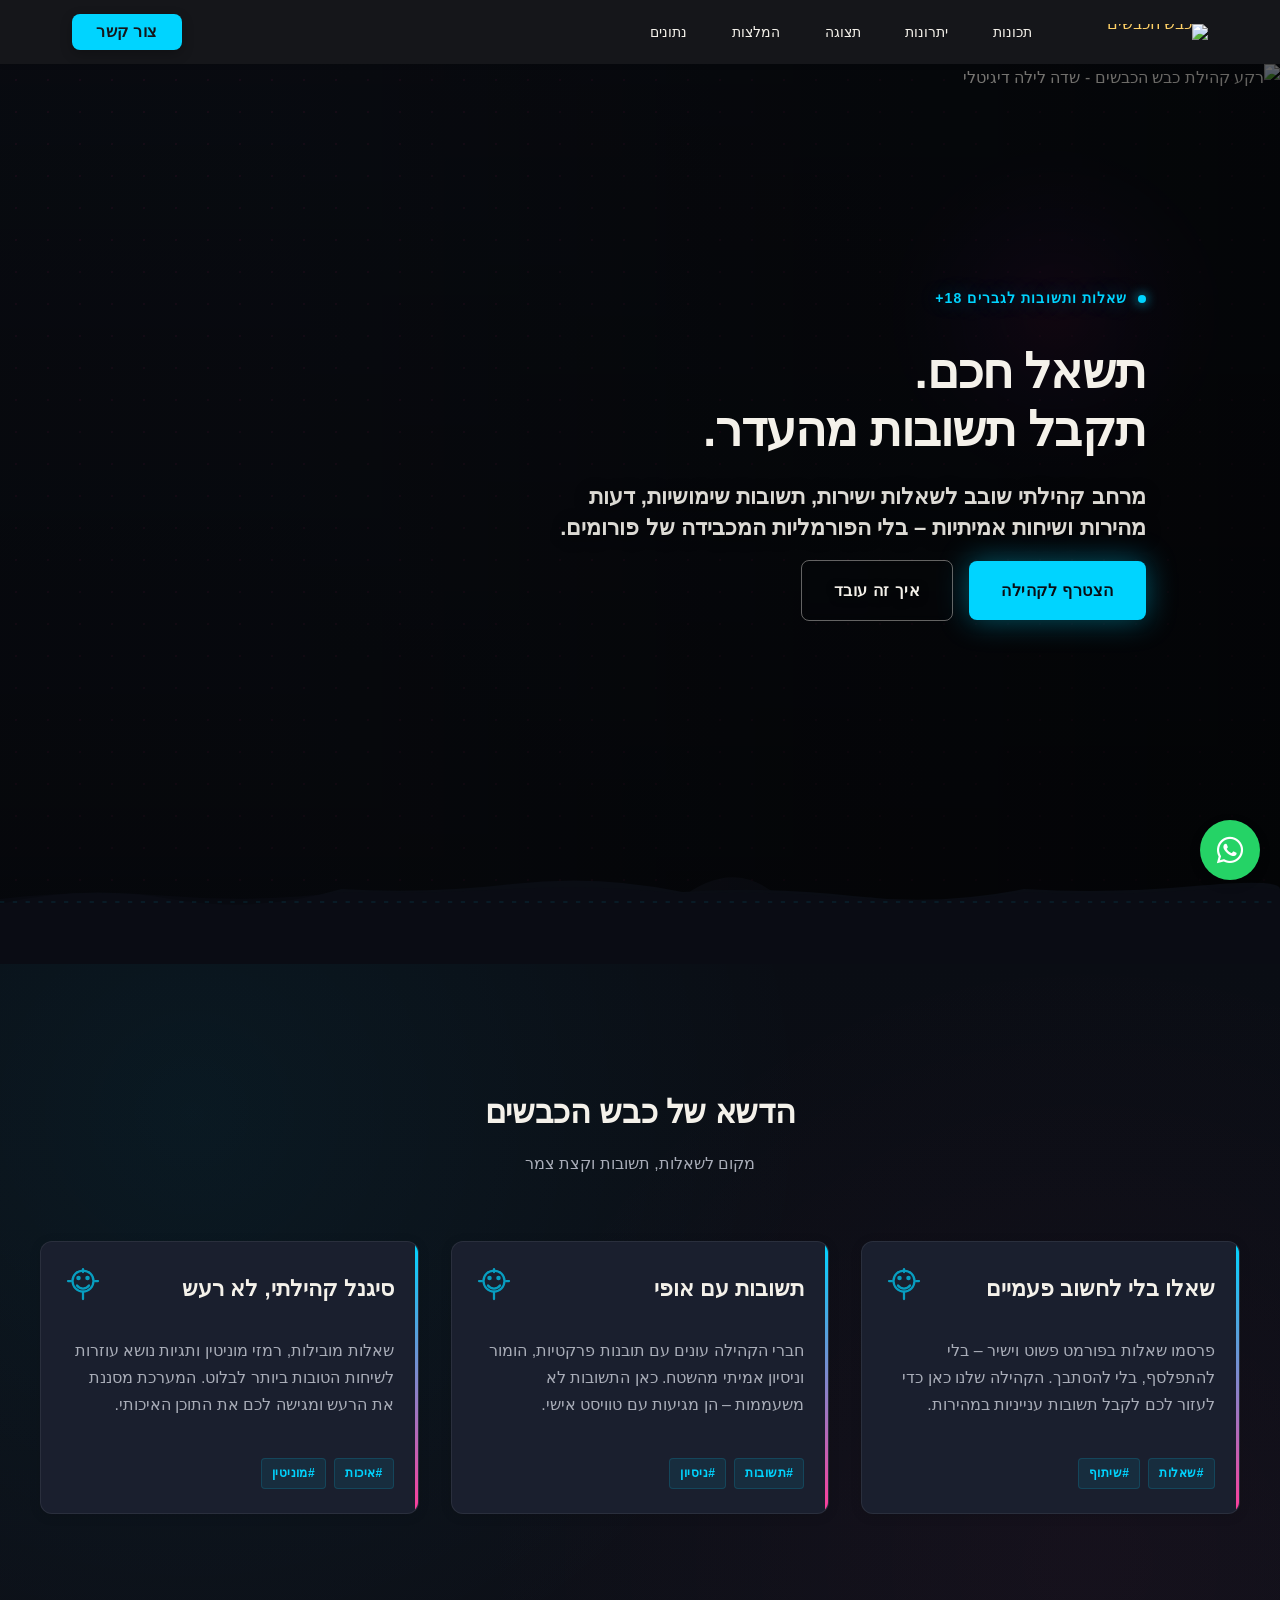
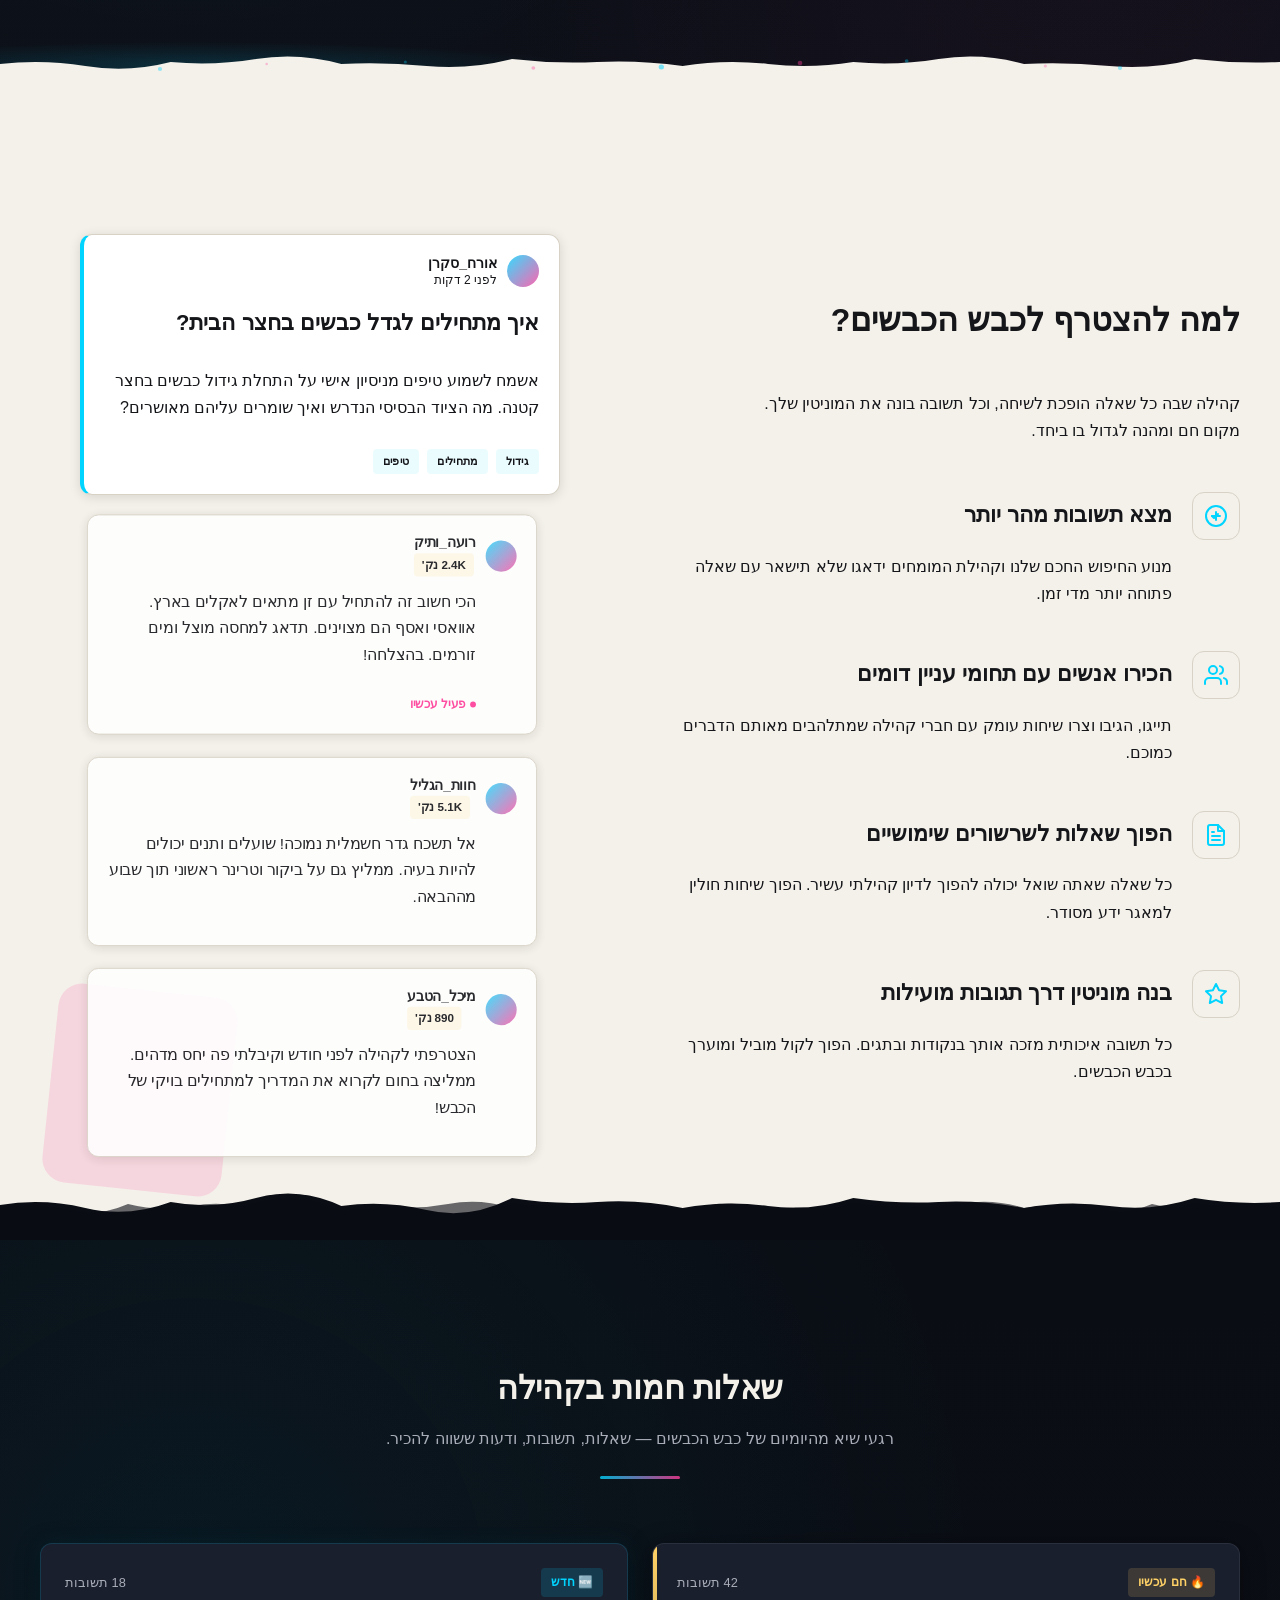
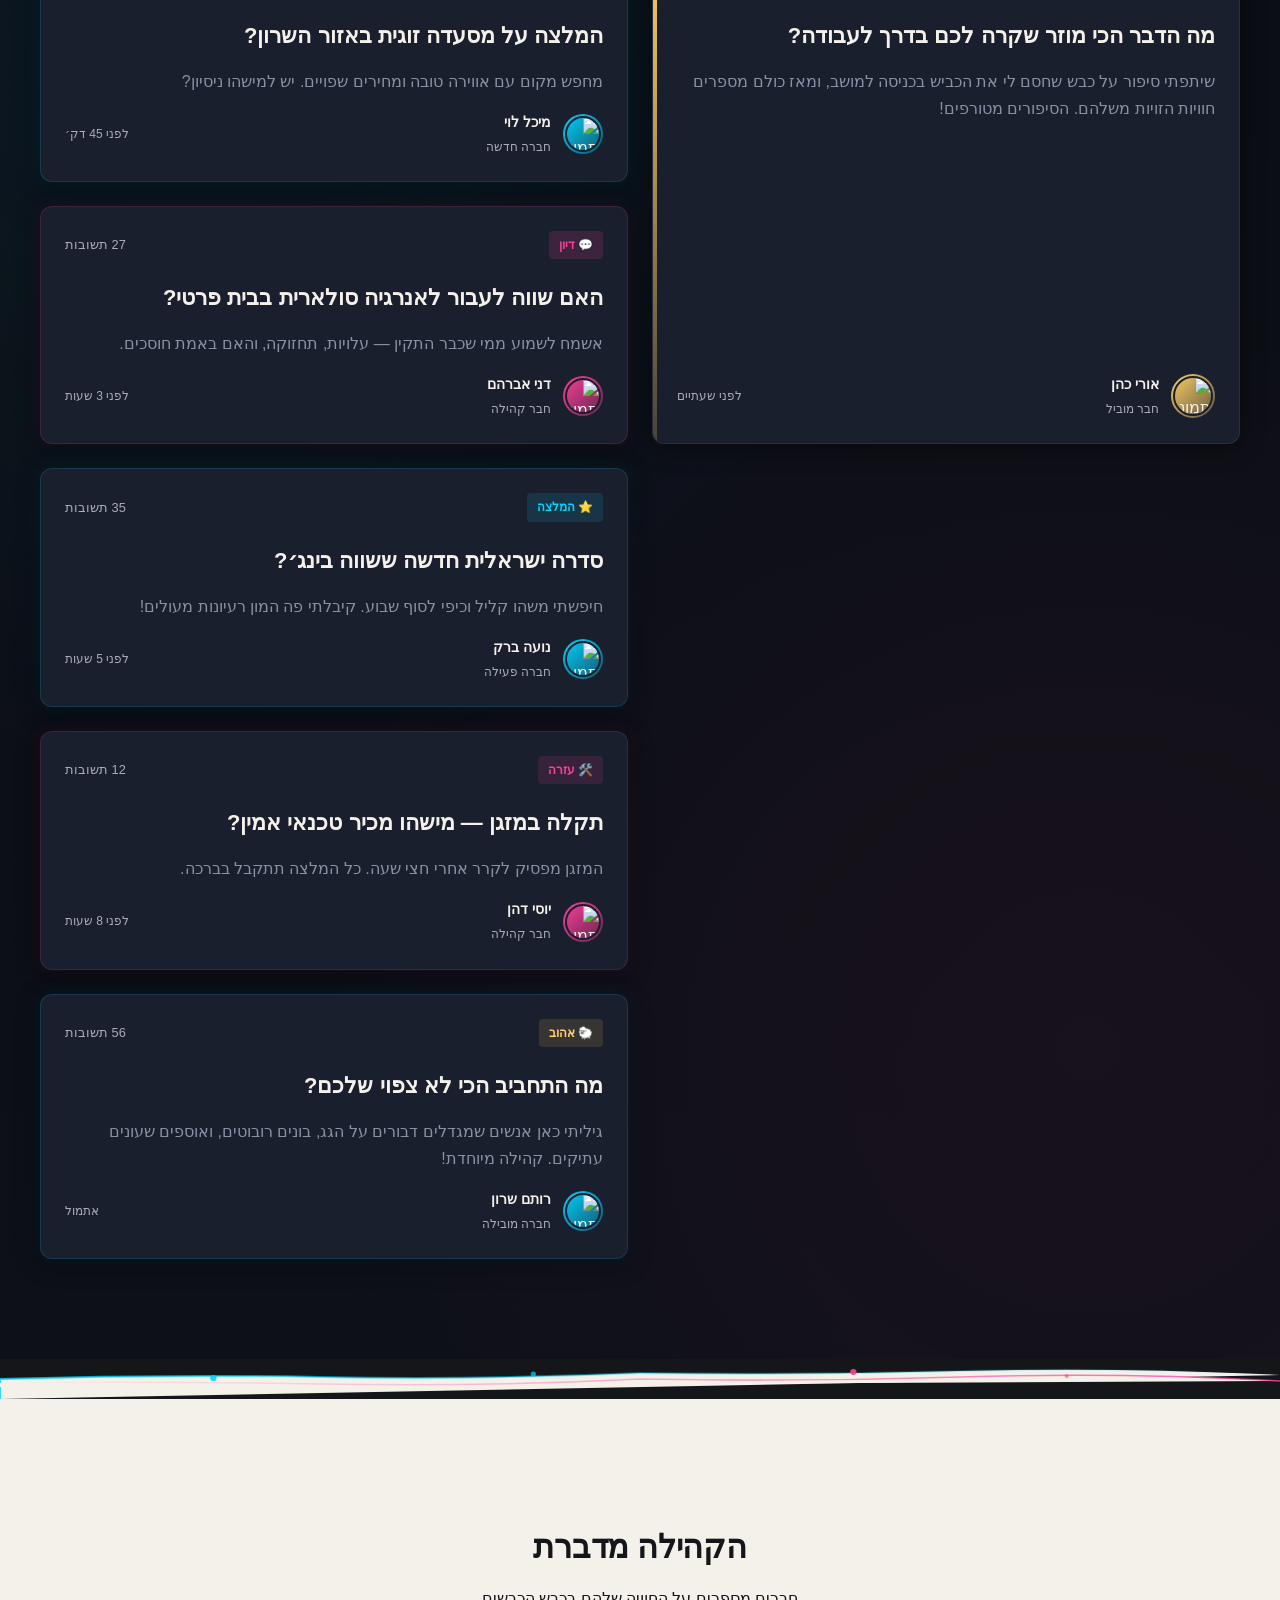
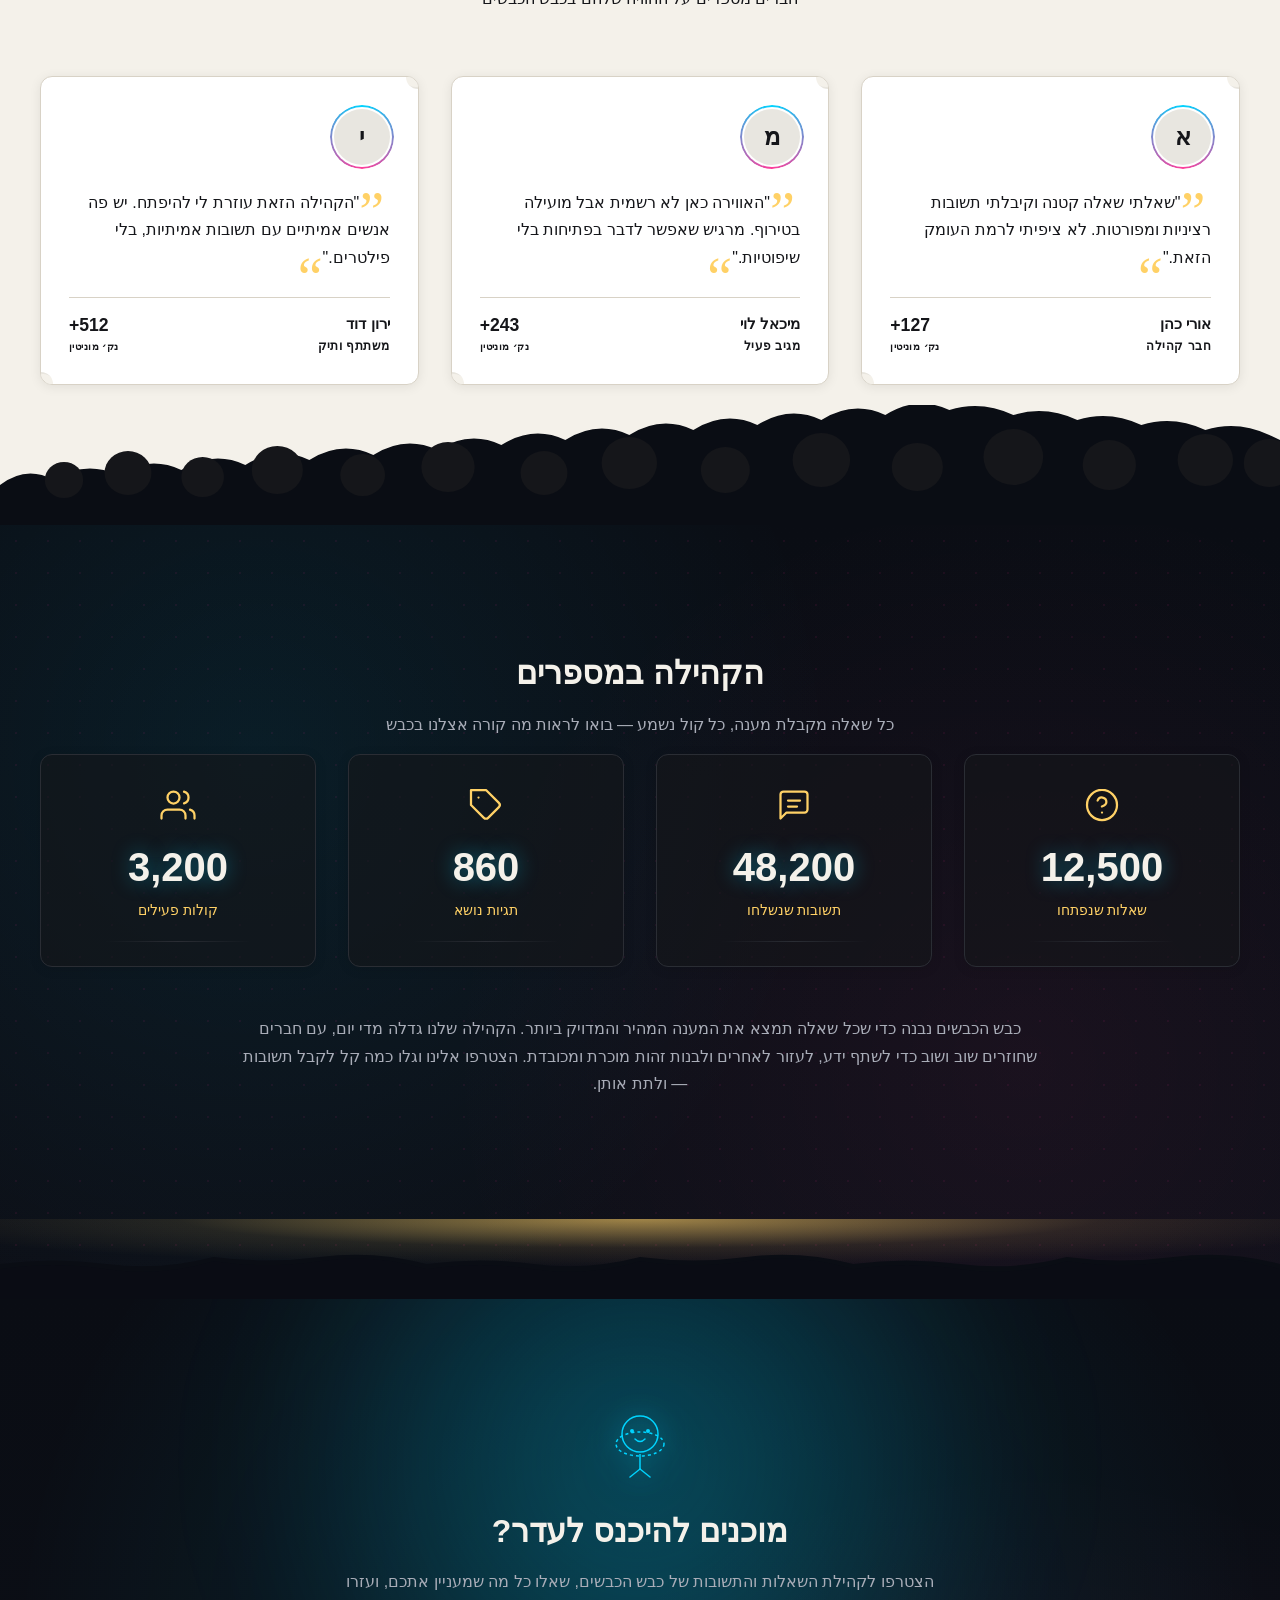
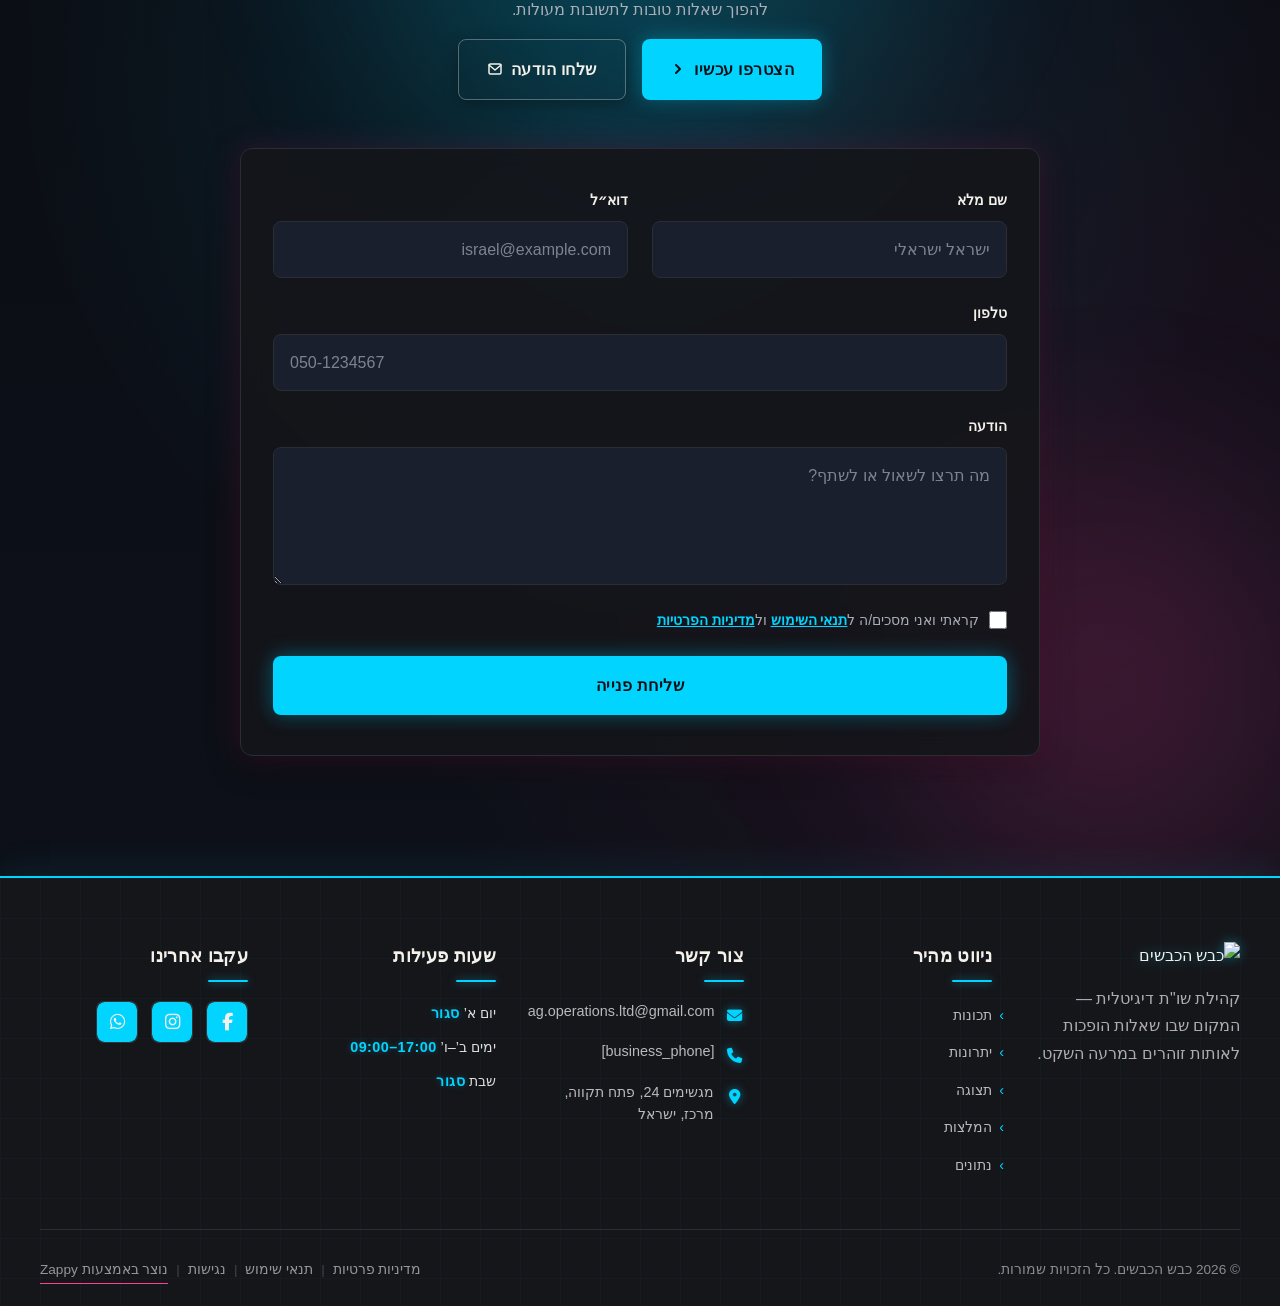
==== commit 90696bff: "Background sync: Progressive GitHub Sync" ====
--- a/public/index.html
+++ b/public/index.html
@@ -1 +1 @@
-<!doctype html><html dir="rtl" lang="he"><head><meta charset="UTF-8"><meta content="width=device-width,initial-scale=1" name="viewport"><meta content="index, follow" name="robots"><title>שואלים ועונים, מתחברים בקהילה — כבש הכבשים</title><meta content="פלטפורמת קהילה תוססת לשאלות ותשובות עם טאץ&#39; כבשים שובב. הצטרפו עכשיו ל&#39;כבש הכבשים&#39;, שתפו ידע, גלו תובנות חדשות ובנו קשרים בקהילה הכי חמה ומגבשת ברשת." name="description"><meta content="כבש הכבשים, קהילת שאלות ותשובות, פורום ישראלי, שיתוף ידע, חיבורים קהילתיים" name="keywords"><link href="/assets/favicon.ico" rel="icon" type="image/x-icon"><link href="/assets/favicon-16x16.png" rel="icon" type="image/png" sizes="16x16"><link href="/assets/favicon-32x32.png" rel="icon" type="image/png" sizes="32x32"><link href="/assets/favicon-48x48.png" rel="icon" type="image/png" sizes="48x48"><link href="/assets/favicon-192x192.png" rel="icon" type="image/png" sizes="192x192"><link href="/assets/favicon-512x512.png" rel="icon" type="image/png" sizes="512x512"><link href="/assets/apple-touch-icon.png" rel="apple-touch-icon"><script>!function(){"use strict";var t="f290a835-9b60-4371-9360-ef9da133f06e",e="https://api.zappy5.com/api/analytics/track",a=18e5,n=2592e6,o=!0,i=!0,r=!0;var s=function(){var e="zappy_visitor_"+t,a=null;try{if(a=localStorage.getItem(e)){var o=JSON.parse(a),i=Date.now();if(i-o.created<n)return o.lastSeen=i,localStorage.setItem(e,JSON.stringify(o)),o.id}}catch(t){console.warn("Zappy Analytics: LocalStorage not available")}var r="zv_"+Date.now()+"_"+Math.random().toString(36).substr(2,9);try{localStorage.setItem(e,JSON.stringify({id:r,created:Date.now(),lastSeen:Date.now()}))}catch(t){}return r}(),c=function(){var e="zappy_session_"+t,n=null;try{if(n=sessionStorage.getItem(e)){var o=JSON.parse(n),i=Date.now();if(i-o.timestamp<a)return o.timestamp=i,sessionStorage.setItem(e,JSON.stringify(o)),o.id}}catch(t){console.warn("Zappy Analytics: SessionStorage not available")}var r="zs_"+Date.now()+"_"+Math.random().toString(36).substr(2,9);try{sessionStorage.setItem(e,JSON.stringify({id:r,timestamp:Date.now()}))}catch(t){}return r}();function l(a,n){n=n||{};var o={website_id:t,event_type:a,page_path:window.location.pathname,referrer:document.referrer||"direct",visitor_id:s,session_id:c,metadata:n};if(navigator.sendBeacon){var i=new Blob([JSON.stringify(o)],{type:"application/json"});navigator.sendBeacon(e,i)}else fetch(e,{method:"POST",headers:{"Content-Type":"application/json"},body:JSON.stringify(o),keepalive:!0}).catch(function(t){console.warn("Zappy Analytics: Failed to track event",t)})}o&&l("pageview",{title:document.title,url:window.location.href}),i&&document.addEventListener("click",function(t){var e=t.target;if("BUTTON"===e.tagName||e.closest("button")){var a="BUTTON"===e.tagName?e:e.closest("button");l("click",{element:"button",text:a.textContent.trim().substring(0,100),id:a.id||null,class:a.className||null})}else if("A"===e.tagName||e.closest("a")){var n="A"===e.tagName?e:e.closest("a");l("navigation",{element:"link",text:n.textContent.trim().substring(0,100),href:n.href,external:n.hostname!==window.location.hostname})}},!0),r&&document.addEventListener("submit",function(t){var e=t.target;l("form_submit",{form_id:e.id||null,form_name:e.name||null,form_action:e.action||null,form_method:e.method||"GET"})},!0);var d=Date.now();window.addEventListener("beforeunload",function(){l("page_unload",{time_on_page:Math.floor((Date.now()-d)/1e3),page_path:window.location.pathname})}),window.zappyAnalytics={track:l,getVisitorId:function(){return s},getSessionId:function(){return c}}}()</script><meta content="שואלים ועונים, מתחברים בקהילה — כבש הכבשים" property="og:title"><meta content="פלטפורמת קהילה תוססת לשאלות ותשובות עם טאץ&#39; כבשים שובב. הצטרפו עכשיו ל&#39;כבש הכבשים&#39;, שתפו ידע, גלו תובנות חדשות ובנו קשרים בקהילה הכי חמה ומגבשת ברשת." property="og:description"><meta content="summary_large_image" name="twitter:card"><meta content="שואלים ועונים, מתחברים בקהילה — כבש הכבשים" name="twitter:title"><meta content="פלטפורמת קהילה תוססת לשאלות ותשובות עם טאץ&#39; כבשים שובב. הצטרפו עכשיו ל&#39;כבש הכבשים&#39;, שתפו ידע, גלו תובנות חדשות ובנו קשרים בקהילה הכי חמה ומגבשת ברשת." name="twitter:description"><meta content="website" property="og:type"><meta content="he_IL" property="og:locale"><link href="https://cdnjs.cloudflare.com/ajax/libs/font-awesome/6.4.0/css/all.min.css" rel="stylesheet"><style>.skip-link{position:absolute;top:0;left:0;transform:translateY(-200%);padding:12px 18px;background:var(--bg-dark,#1a1a1a);color:var(--text-light,#fff);font-weight:600;border-radius:0 0 8px 0;z-index:10000}.skip-link:focus{transform:none;outline:2px solid var(--ring,#fff);outline-offset:2px}:focus-visible{outline:2px solid var(--ring,currentColor);outline-offset:3px}</style><link href="/assets/favicon.ico" rel="icon" type="image/x-icon"><link href="/assets/favicon-16x16.png" rel="icon" type="image/png" sizes="16x16"><link href="/assets/favicon-32x32.png" rel="icon" type="image/png" sizes="32x32"><link href="/assets/favicon-48x48.png" rel="icon" type="image/png" sizes="48x48"><link href="/assets/favicon-192x192.png" rel="icon" type="image/png" sizes="192x192"><link href="/assets/favicon-512x512.png" rel="icon" type="image/png" sizes="512x512"><link href="/assets/apple-touch-icon.png" rel="apple-touch-icon"><link href="https://cdn.jsdelivr.net/npm/vanilla-cookieconsent@3/dist/cookieconsent.css" rel="stylesheet"><script src="https://cdn.jsdelivr.net/npm/vanilla-cookieconsent@3/dist/cookieconsent.umd.js"></script><script src="https://cdn.jsdelivr.net/gh/mickidum/acc_toolbar/acctoolbar/acctoolbar.min.js"></script><link href="/styles.css" rel="stylesheet"><script>window.ZAPPY_WEBSITE_ID="f290a835-9b60-4371-9360-ef9da133f06e",window.ZAPPY_API_BASE="https://api.zappy5.com"</script><style id="zappy-dropdown-submenu-styles">#navMenu li:has(.sub-menu),.nav-menu li:has(.sub-menu),.navbar li:has(.sub-menu),nav li:has(.sub-menu){position:relative}#navMenu .sub-menu,.nav-menu .sub-menu,.navbar .sub-menu,nav .sub-menu{display:block!important;position:absolute!important;top:100%;left:0;min-width:220px;background:#fff;border-radius:8px;box-shadow:0 8px 25px rgba(0,0,0,.15);padding:8px 0;opacity:0;visibility:hidden;transform:translateY(10px);transition:all .3s ease;z-index:1000;list-style:none;pointer-events:none}#navMenu li:hover>.sub-menu,.nav-menu li:hover>.sub-menu,.navbar li:hover>.sub-menu,nav li:hover>.sub-menu{opacity:1!important;visibility:visible!important;transform:translateY(0)!important;pointer-events:auto!important}.sub-menu li{list-style:none;margin:0;padding:0}.sub-menu a{display:block!important;padding:10px 16px!important;color:var(--text-dark,#333)!important;font-weight:500;text-decoration:none;white-space:nowrap;transition:background-color .2s}.sub-menu .zappy-nav-child>a{padding-left:28px!important;font-size:.9em!important;opacity:.85!important}[dir=rtl] .sub-menu .zappy-nav-child>a,html[lang=ar] .sub-menu .zappy-nav-child>a,html[lang=he] .sub-menu .zappy-nav-child>a{padding-left:10px!important;padding-right:28px!important}.sub-menu .zappy-nav-parent>a{font-weight:600!important}.sub-menu a:hover{background-color:#f5f5f5}[dir=rtl] .nav-menu .sub-menu,[dir=rtl] .navbar .sub-menu,[dir=rtl] nav .sub-menu,html[lang=ar] .nav-menu .sub-menu,html[lang=ar] .navbar .sub-menu,html[lang=ar] nav .sub-menu,html[lang=he] .nav-menu .sub-menu,html[lang=he] .navbar .sub-menu,html[lang=he] nav .sub-menu{left:auto!important;right:0!important}.sub-menu:empty,.sub-menu:not(:has(li)):not(:has(> a)),.sub-menu:not(:has(li:not(.zappy-hidden-menu-item))):not(:has(> a)){display:none!important;opacity:0!important;visibility:hidden!important;pointer-events:none!important}li:has(.menu-group-title):hover>.sub-menu{opacity:1!important;visibility:visible!important;transform:translateY(0)!important;pointer-events:auto!important}#navMenu>li>.menu-group-title,.nav-menu>li>.menu-group-title{display:inline-block;padding:.5rem 1rem;cursor:default;user-select:none}@media (max-width:768px){#navMenu .sub-menu,.nav-menu .sub-menu,.navbar .sub-menu,nav .sub-menu{position:static!important;transform:none!important;box-shadow:none!important;background:0 0!important;max-height:0;overflow:hidden;opacity:0;visibility:hidden;transition:max-height .3s ease,opacity .3s ease;padding:0!important;border-radius:0!important}#navMenu .sub-menu.mobile-expanded,.nav-menu .sub-menu.mobile-expanded,.navbar .sub-menu.mobile-expanded{max-height:none!important;overflow-y:visible!important;opacity:1!important;visibility:visible!important;padding:8px 0 8px 16px!important}[dir=rtl] .sub-menu.mobile-expanded,html[lang=he] .sub-menu.mobile-expanded{padding:8px 16px 8px 0!important}#navMenu li:hover>.sub-menu,.nav-menu li:hover>.sub-menu,.navbar li:hover>.sub-menu,nav li:hover>.sub-menu{opacity:0;visibility:hidden;pointer-events:none}#navMenu li>.sub-menu.mobile-expanded,.nav-menu li>.sub-menu.mobile-expanded,.navbar li>.sub-menu.mobile-expanded,nav li>.sub-menu.mobile-expanded{opacity:1!important;visibility:visible!important;pointer-events:auto!important}#navMenu li:has(.sub-menu),.nav-menu li:has(.sub-menu),.navbar li:has(.sub-menu),nav li:has(.sub-menu){display:flex!important;flex-wrap:wrap!important;align-items:center!important;position:relative!important;min-height:44px!important}#navMenu li:has(.sub-menu)>a,.nav-menu li:has(.sub-menu)>a,.navbar li:has(.sub-menu)>a,nav li:has(.sub-menu)>a{flex:1!important;min-width:0!important}#navMenu li:has(.sub-menu)>.menu-group-title,.nav-menu li:has(.sub-menu)>.menu-group-title,.navbar li:has(.sub-menu)>.menu-group-title,nav li:has(.sub-menu)>.menu-group-title{flex:1!important;min-width:0!important;padding:0!important;line-height:inherit!important}#navMenu li:has(.sub-menu)>.sub-menu,.nav-menu li:has(.sub-menu)>.sub-menu,.navbar li:has(.sub-menu)>.sub-menu,nav li:has(.sub-menu)>.sub-menu{flex-basis:100%!important;width:100%!important}#navMenu li:has(.sub-menu)>a [class*=arrow],#navMenu li:has(.sub-menu)>a [class*=chevron],.nav-menu li:has(.sub-menu)>a .fa-angle-down,.nav-menu li:has(.sub-menu)>a .fa-chevron-down,.nav-menu li:has(.sub-menu)>a [class*=arrow],.nav-menu li:has(.sub-menu)>a [class*=chevron],nav li:has(.sub-menu)>a [class*=arrow],nav li:has(.sub-menu)>a [class*=chevron]{display:none!important;visibility:hidden!important}.mobile-submenu-toggle{display:flex!important;align-items:center!important;justify-content:center!important;width:44px!important;height:auto!important;background:0 0!important;border:none!important;cursor:pointer!important;color:var(--text-light)!important;position:static!important;flex-shrink:0!important;align-self:stretch!important;z-index:2!important;padding:0!important;margin:0!important}.mobile-submenu-toggle::after{content:''!important;width:0!important;height:0!important;border-left:6px solid transparent!important;border-right:6px solid transparent!important;border-top:7px solid currentColor!important;transition:transform .3s ease!important}.mobile-submenu-toggle.expanded::after{transform:rotate(180deg)!important}.sub-menu a{padding:10px 0!important;display:block!important;color:var(--text-light)!important;white-space:normal!important}.sub-menu .zappy-nav-child>a{padding-left:28px!important;font-size:.9em!important;opacity:.85!important}[dir=rtl] .sub-menu .zappy-nav-child>a,html[lang=ar] .sub-menu .zappy-nav-child>a,html[lang=he] .sub-menu .zappy-nav-child>a{padding-left:0!important;padding-right:28px!important}.sub-menu .zappy-nav-parent>a{font-weight:600!important}#navMenu.active,.nav-menu.active{max-width:100vw!important;overflow-x:hidden!important;box-sizing:border-box!important}.navbar .sub-menu li a,.zappy-products-dropdown .sub-menu a,nav.navbar .sub-menu li a{color:var(--text-light)!important}}@media (min-width:769px){.mobile-submenu-toggle{display:none!important}}</style><style id="zappy-widget-visibility">html[dir=rtl] .whatsapp-float{right:20px!important;left:auto!important}html:not([dir]) .whatsapp-float,html[dir=ltr] .whatsapp-float{left:20px!important;right:auto!important}html[dir=rtl] #mic-access-tool-general-button,html[dir=rtl] #mic-init-access-tool #mic-access-tool-general-button,html[dir=rtl] #mic-init-access-tool .mic-access-tool-general-button,html[dir=rtl] ._access-icon,html[dir=rtl] .mic-access-tool-general-button{left:20px!important;right:auto!important}html:not([dir]) #mic-access-tool-general-button,html:not([dir]) #mic-init-access-tool #mic-access-tool-general-button,html:not([dir]) #mic-init-access-tool .mic-access-tool-general-button,html:not([dir]) ._access-icon,html:not([dir]) .mic-access-tool-general-button,html[dir=ltr] #mic-access-tool-general-button,html[dir=ltr] #mic-init-access-tool #mic-access-tool-general-button,html[dir=ltr] #mic-init-access-tool .mic-access-tool-general-button,html[dir=ltr] ._access-icon,html[dir=ltr] .mic-access-tool-general-button{right:20px!important;left:auto!important}@media (max-width:768px){.whatsapp-float{display:flex!important}}@media (min-width:769px){.whatsapp-float{display:flex!important}}@media (max-width:768px){#mic-access-tool-general-button,#mic-init-access-tool #mic-access-tool-general-button,#mic-init-access-tool .mic-access-tool-general-button,._access-icon,.mic-access-tool-general-button{display:flex!important;visibility:visible!important;opacity:1!important;pointer-events:auto!important}#mic-access-tool-box.opened-mic-access-tool,#mic-init-access-tool #mic-access-tool-box.opened-mic-access-tool,.mic-access-tool-box.opened-mic-access-tool{visibility:visible!important;opacity:1!important;pointer-events:auto!important}}@media (min-width:769px){#mic-access-tool-general-button,#mic-init-access-tool #mic-access-tool-general-button,#mic-init-access-tool .mic-access-tool-general-button,._access-icon,.mic-access-tool-general-button{display:flex!important;visibility:visible!important;opacity:1!important;pointer-events:auto!important}#mic-access-tool-box.opened-mic-access-tool,#mic-init-access-tool #mic-access-tool-box.opened-mic-access-tool,.mic-access-tool-box.opened-mic-access-tool{visibility:visible!important;opacity:1!important;pointer-events:auto!important}}</style></head><body><a href="#main" class="skip-link">דלג לתוכן הראשי</a><nav class="navbar" dir="rtl"><button class="mobile-toggle" aria-label="Menu" id="mobileToggle"><svg viewBox="0 0 24 24" fill="none" class="hamburger-icon" height="24" width="24"><path d="M3 12h18M3 6h18M3 18h18" stroke="currentColor" stroke-width="2" stroke-linecap="round"/></svg> <svg viewBox="0 0 24 24" fill="none" class="close-icon" height="24" width="24" style="display:none"><path d="M18 6L6 18M6 6l12 12" stroke="currentColor" stroke-width="2" stroke-linecap="round"/></svg></button> <button class="phone-header-btn" aria-label="Call" data-phone="[business_phone]"><svg viewBox="0 0 24 24" fill="currentColor" height="20" width="20"><path d="M22 16.92v3a2 2 0 0 1-2.18 2 19.79 19.79 0 0 1-8.63-3.07 19.5 19.5 0 0 1-6-6 19.79 19.79 0 0 1-3.07-8.67A2 2 0 0 1 4.11 2h3a2 2 0 0 1 2 1.72 12.84 12.84 0 0 0 .7 2.81 2 2 0 0 1-.45 2.11L8.09 9.91a16 16 0 0 0 6 6l1.27-1.27a2 2 0 0 1 2.11-.45 12.84 12.84 0 0 0 2.81.7A2 2 0 0 1 22 16.92z"/></svg></button><div class="nav-container"><div class="nav-right-group"><div class="nav-brand"><a href="/" class="logo-link"><img alt="כבש הכבשים" src="/assets/site-----image-1.webp" class="logo"></a></div><ul class="nav-menu" id="navMenu"><li><a href="#features">תכונות</a></li><li><a href="#benefits">יתרונות</a></li><li><a href="#showcase">תצוגה</a></li><li><a href="#testimonials">המלצות</a></li><li><a href="#stats">נתונים</a></li><li class="mobile-contact-link nav-cta-mobile-item"><a href="#cta" class="nav-cta-btn">צור קשר</a></li></ul></div><div class="nav-cta-container"><a href="#cta" class="nav-cta-btn">צור קשר</a></div></div></nav><script>window.addEventListener("load",function(){const e=document.querySelector(".navbar, nav, header");if(!e)return void console.log("[Navbar] Navbar element not found");let t=document.getElementById("mobileToggle")||document.querySelector(".mobile-toggle")||document.querySelector(".hamburger")||document.querySelector(".hamburger-menu")||document.querySelector(".menu-toggle")||document.querySelector(".burger-menu")||document.querySelector('[aria-label="Menu"]')||document.querySelector('[aria-label="תפריט"]');const o=document.querySelector(".phone-header-btn"),n=window.getComputedStyle(e);let r=n.backgroundColor;if(console.log("[Navbar] Initial navbar background:",r),"transparent"===r||"rgba(0, 0, 0, 0)"===r||r.startsWith("rgba")&&r.includes(", 0)")){const e=n.backgroundImage;if(e&&"none"!==e)console.log("[Navbar] Navbar has background image/gradient, using dark text"),r="rgb(240, 240, 240)";else{const e=window.getComputedStyle(document.body).backgroundColor;console.log("[Navbar] Navbar transparent, using body background:",e),r=e}}const a=r.match(/\d+/g);if(a&&a.length>=3){const e=(.299*parseInt(a[0])+.587*parseInt(a[1])+.114*parseInt(a[2]))/255;console.log("[Navbar] Mobile button colors preserved from Claude CSS (luminance:",e.toFixed(2)+")");const n=document.createElement("style");n.id="zappy-mobile-nav-fix";document.documentElement.lang;document.documentElement.dir,n.textContent='\n        /* Hide mobile buttons on desktop, show only on mobile */\n        @media (min-width: 769px) {\n          .mobile-toggle,\n          .phone-header-btn {\n            display: none !important;\n          }\n        }\n        \n        /* Show and position mobile buttons correctly on mobile */\n        @media (max-width: 768px) {\n          .navbar,\n          nav.navbar {\n            min-height: 70px !important;\n          }\n\n          .mobile-toggle,\n          .phone-header-btn {\n            position: absolute !important;\n            top: 0 !important;\n            bottom: 0 !important;\n            margin-top: auto !important;\n            margin-bottom: auto !important;\n            transform: none !important;\n            z-index: 1001 !important;\n            display: flex !important;\n            align-items: center !important;\n            justify-content: center !important;\n            width: 36px !important;\n            height: 36px !important;\n            border-radius: 50% !important;\n            border: none !important;\n            cursor: pointer !important;\n            padding: 6px !important;\n            background: none !important;\n            color: var(--nav-text, var(--text-light)) !important;\n            touch-action: manipulation !important;\n            -webkit-tap-highlight-color: transparent !important;\n          }\n\n          html[data-zappy-site-type="ecommerce"] .phone-header-btn,\n          body[data-zappy-site-type="ecommerce"] .phone-header-btn,\n          html[data-zappy-site-type="ecommerce"] header .phone-header-btn,\n          html[data-zappy-site-type="ecommerce"] nav .phone-header-btn {\n            display: none !important;\n            visibility: hidden !important;\n            width: 0 !important;\n            height: 0 !important;\n            min-width: 0 !important;\n            overflow: hidden !important;\n          }\n          \n          /* LTR positioning (default): hamburger LEFT, phone RIGHT */\n          html:not([dir="rtl"]):not([lang="he"]):not([lang="ar"]) .mobile-toggle,\n          html[dir="ltr"] .mobile-toggle {\n            left: 12px !important;\n            right: auto !important;\n          }\n          html:not([dir="rtl"]):not([lang="he"]):not([lang="ar"]) .phone-header-btn,\n          html[dir="ltr"] .phone-header-btn {\n            right: 12px !important;\n            left: auto !important;\n          }\n          \n          /* RTL positioning: hamburger RIGHT, phone LEFT */\n          html[dir="rtl"] .mobile-toggle,\n          html[lang="he"] .mobile-toggle,\n          html[lang="ar"] .mobile-toggle {\n            right: 12px !important;\n            left: auto !important;\n          }\n          html[dir="rtl"] .phone-header-btn,\n          html[lang="he"] .phone-header-btn,\n          html[lang="ar"] .phone-header-btn {\n            left: 12px !important;\n            right: auto !important;\n          }\n          \n          /* CRITICAL: Ensure nav-container has min-height on mobile */\n          /* All children are positioned absolutely/fixed on mobile, so height:auto collapses to 0 */\n          .nav-container {\n            min-height: 70px !important;\n            position: relative !important;\n          }\n          \n          /* Ensure SVG icons are properly sized and inherit color */\n          .mobile-toggle svg,\n          .phone-header-btn svg {\n            width: 24px !important;\n            height: 24px !important;\n            /* Don\'t force display - let JavaScript control hamburger/close toggle */\n          }\n          \n          /* Reset nav-cta-container on mobile - remove desktop box-shadow/padding */\n          /* that creates a visible ghost box when CTA button is hidden */\n          .nav-cta-container {\n            box-shadow: none !important;\n            padding: 0 !important;\n          }\n          \n          /* Hide nav-cta-container entirely on mobile when there\'s no lang-switcher */\n          /* (only the CTA button is inside, and it\'s hidden on mobile) */\n          .nav-cta-container:not(:has(.lang-switcher)) {\n            display: none !important;\n          }\n          \n          /* CRITICAL: Prevent hero image fade gradient from bleeding over headline text */\n          /* The .image-fade-gradient has bottom: -30px (extends below parent) */\n          /* On mobile stacked layout, this overlaps the h1 text below the image */\n          .hero-image-column {\n            overflow: hidden !important;\n          }\n          .image-fade-gradient {\n            bottom: 0 !important;\n          }\n          \n          /* Hide desktop language switcher on mobile - hamburger menu handles it */\n          /* High specificity to override stored CSS */\n          .lang-switcher,\n          .nav-cta-container .lang-switcher,\n          .nav-container .lang-switcher,\n          .navbar .lang-switcher,\n          .navbar .nav-cta-container .lang-switcher {\n            display: none !important;\n          }\n        }\n      ';const r=document.getElementById("zappy-mobile-nav-fix");r&&r.remove(),document.head.appendChild(n),console.log("[Navbar] Critical CSS injected for mobile nav positioning");const i=window.innerWidth<=768;if(t){const e=t.querySelector(".hamburger-icon"),o=t.querySelector(".close-icon");e&&(e.style.setProperty("width","24px","important"),e.style.setProperty("height","24px","important"),e.style.setProperty("display","block","important")),o&&(o.style.setProperty("width","24px","important"),o.style.setProperty("height","24px","important"),o.style.setProperty("display","none","important")),i?(t.style.setProperty("position","absolute","important"),t.style.setProperty("top","0","important"),t.style.setProperty("bottom","0","important"),t.style.setProperty("margin-top","auto","important"),t.style.setProperty("margin-bottom","auto","important"),t.style.setProperty("transform","none","important"),t.style.setProperty("z-index","1001","important"),t.style.removeProperty("left"),t.style.removeProperty("right"),console.log("[Navbar] Mobile toggle positioning applied (mobile viewport)")):(t.style.removeProperty("position"),t.style.removeProperty("top"),t.style.removeProperty("transform"),t.style.removeProperty("z-index"),t.style.removeProperty("left"),t.style.removeProperty("right"),console.log("[Navbar] Desktop viewport - cleared mobile toggle inline positioning"))}if(o){const e=o.querySelector("svg");e&&(e.style.width="24px",e.style.height="24px",e.setAttribute("width","24"),e.setAttribute("height","24")),i?(o.style.setProperty("position","absolute","important"),o.style.setProperty("top","0","important"),o.style.setProperty("bottom","0","important"),o.style.setProperty("margin-top","auto","important"),o.style.setProperty("margin-bottom","auto","important"),o.style.setProperty("transform","none","important"),o.style.setProperty("z-index","1001","important"),o.style.removeProperty("left"),o.style.removeProperty("right"),console.log("[Navbar] Phone button positioning applied (mobile viewport)")):(o.style.removeProperty("position"),o.style.removeProperty("top"),o.style.removeProperty("transform"),o.style.removeProperty("z-index"),o.style.removeProperty("left"),o.style.removeProperty("right"),console.log("[Navbar] Desktop viewport - cleared phone button inline positioning"))}}else console.log("[Navbar] Could not parse background color:",r);t=document.getElementById("mobileToggle")||document.querySelector(".mobile-toggle")||document.querySelector(".hamburger")||document.querySelector(".hamburger-menu")||document.querySelector(".menu-toggle")||document.querySelector(".burger-menu")||document.querySelector('[aria-label="Menu"]')||document.querySelector('[aria-label="תפריט"]');const i=document.getElementById("navMenu")||document.querySelector(".nav-menu")||document.querySelector(".nav-links")||document.querySelector("nav ul:not(.submenu)");if(!t||!i)return void console.log("[Navbar] Mobile toggle or menu not found:",{toggle:!!t,menu:!!i});i.id||(i.id="navMenu"),console.log("[Navbar] Initializing mobile menu...");const l=t.cloneNode(!0);t.parentNode.replaceChild(l,t);var s=0;function p(e){var t=Date.now();t-s<300||(s=t,function(e){e.preventDefault(),e.stopPropagation();const t=l.querySelector(".hamburger-icon"),o=l.querySelector(".close-icon");i.classList.contains("active")?(i.classList.remove("active"),t&&t.style.setProperty("display","block","important"),o&&o.style.setProperty("display","none","important"),document.body.style.overflow="",document.body.classList.remove("menu-open"),console.log("[Navbar] Menu closed")):(i.classList.add("active"),t&&t.style.setProperty("display","none","important"),o&&o.style.setProperty("display","block","important"),document.body.style.overflow="hidden",document.body.classList.add("menu-open"),console.log("[Navbar] Menu opened"))}(e))}l.addEventListener("click",p),l.addEventListener("touchend",p),document.addEventListener("keydown",function(e){if(("Escape"===e.key||"Esc"===e.key)&&i.classList.contains("active")){const e=l.querySelector(".hamburger-icon"),t=l.querySelector(".close-icon");i.classList.remove("active"),e&&e.style.setProperty("display","block","important"),t&&t.style.setProperty("display","none","important"),document.body.style.overflow="",document.body.classList.remove("menu-open"),console.log("[Navbar] Menu closed (Escape)")}}),i.querySelectorAll("a").forEach(function(e){e.addEventListener("click",function(){if("#"===this.getAttribute("href"))return;const e=l.querySelector(".hamburger-icon"),t=l.querySelector(".close-icon");i.classList.remove("active"),e&&e.style.setProperty("display","block","important"),t&&t.style.setProperty("display","none","important"),document.body.style.overflow="",document.body.classList.remove("menu-open"),console.log("[Navbar] Menu closed (link clicked)")})});var m=i.querySelectorAll(".dropdown-toggle");m.forEach(function(e){e.addEventListener("click",function(e){e.preventDefault(),e.stopPropagation();var t=this.closest(".nav-dropdown");t&&(t.parentNode.querySelectorAll(".nav-dropdown.open").forEach(function(e){e!==t&&e.classList.remove("open")}),t.classList.toggle("open"),console.log("[Navbar] Dropdown toggled:",t.classList.contains("open")?"open":"closed"))})}),document.addEventListener("click",function(e){e.target.closest(".nav-dropdown")||document.querySelectorAll(".nav-dropdown.open").forEach(function(e){e.classList.remove("open")})}),console.log("[Navbar] Dropdown handlers initialized for "+m.length+" dropdowns"),o&&o.addEventListener("click",function(){const e=document.querySelectorAll('a[href^="tel:"]'),t=e.length>0?e[0].getAttribute("href").replace("tel:",""):"[business_phone]";window.location.href="tel:"+t,console.log("[Navbar] Phone button clicked")}),console.log("[Navbar] Mobile menu initialized successfully")})</script><main id="main"><section class="index-hero-section" data-band-index="0" data-layout-spec="בית-hero" id="hero" data-hero-type="fullscreen-scrim"><img alt="רקע קהילת כבש הכבשים - שדה לילה דיגיטלי" src="/assets/site-index-hero-image-1.webp" data-context="Abstract night pasture scene with dark charcoal gradients, faint digital grid lines extending to the horizon, floating glowing speech bubbles with neon cyan and magenta outlines, and a minimal neon line-art sheep silhouette standing in the distance. The mood is premium electric night with a tech-community vibe." data-placeholder="index-hero-image-1" height="1080" loading="eager" width="1920" class="hero-bg-image" data-hero-bg="true" fetchpriority="high"><div class="hero-scrim" aria-hidden="true"></div><div class="hero-decorations" aria-hidden="true"><div class="deco-signal-glow"></div><div class="deco-flock-silhouette"><svg viewBox="0 0 600 200" fill="none" xmlns="http://www.w3.org/2000/svg"><path d="M50,180 Q80,120 130,150 Q180,110 220,160 Q260,130 300,170 Q340,140 380,175 Q420,145 460,180 Q500,150 550,185 L600,200 L0,200 Z" fill="#1A1F2E" opacity="0.85"/><circle cx="120" cy="160" r="18" fill="#1A1F2E" opacity="0.9"/><circle cx="280" cy="170" r="22" fill="#1A1F2E" opacity="0.9"/><circle cx="450" cy="165" r="20" fill="#1A1F2E" opacity="0.9"/></svg></div></div><div class="hero-content"><div class="hero-eyebrow"><span class="eyebrow-dot"></span> <span>שאלות ותשובות לגברים 18+</span></div><h1 class="hero-headline">תשאל חכם.<br>תקבל תשובות מהעדר.</h1><h3 class="hero-subtitle">מרחב קהילתי שובב לשאלות ישירות, תשובות שימושיות, דעות מהירות ושיחות אמיתיות – בלי הפורמליות המכבידה של פורומים.</h3><div class="hero-ctas"><a href="#" class="cta-primary">הצטרף לקהילה</a> <a href="#" class="cta-secondary">איך זה עובד</a></div></div><div class="hero-divider-wrapper" aria-hidden="true"><svg viewBox="0 0 1200 120" xmlns="http://www.w3.org/2000/svg" preserveAspectRatio="none" data-no-icon-edit="true"><defs><linearGradient id="pastureGlow" x1="0%" x2="100%" y1="0%" y2="0%"><stop offset="0%" stop-color="#00D4FF" stop-opacity="0.3"/><stop offset="50%" stop-color="#00D4FF" stop-opacity="0.05"/><stop offset="100%" stop-color="#00D4FF" stop-opacity="0"/></linearGradient></defs><path d="M0,120 L0,60 Q80,40 160,55 T320,45 Q400,50 480,40 T640,48 Q720,42 800,52 T960,45 Q1040,50 1120,42 T1200,45 L1200,120 Z" fill="#0A0D14"/><path d="M0,120 L0,55 Q80,45 160,52 T320,48 Q400,50 480,45 T640,50 Q720,46 800,54 T960,48 Q1040,52 1120,46 T1200,48 L1200,120 Z" fill="#0A0D14" opacity="0.6"/><line x1="0" x2="1200" y1="58" y2="58" stroke="#00D4FF" stroke-width="1" opacity="0.15" stroke-dasharray="4 8"/></svg></div></section><section class="index-features-section" data-band-index="1" data-layout-spec="בית-features" id="features" dir="rtl"><div class="index-features-section__container"><div class="index-features-section__header"><h2 class="index-features-section__title">הדשא של כבש הכבשים</h2><p class="index-features-section__subtitle">מקום לשאלות, תשובות וקצת צמר</p></div><div class="index-features-section__grid"><article class="index-features-section__card"><div class="index-features-section__card-glow"></div><div class="index-features-section__card-header"><h3 class="index-features-section__card-title">שאלו בלי לחשוב פעמיים</h3><div class="index-features-section__card-icon" aria-hidden="true"><svg viewBox="0 0 24 24" fill="none" data-element-type="icon" data-icon-type="svg" xmlns="http://www.w3.org/2000/svg"><circle cx="12" cy="10" r="7" stroke="currentColor" stroke-width="1.5"/><circle cx="9" cy="8" r="1.5" fill="currentColor"/><circle cx="15" cy="8" r="1.5" fill="currentColor"/><path d="M8 13C8 13 9.5 15 12 15C14.5 15 16 13 16 13" stroke="currentColor" stroke-width="1.5" stroke-linecap="round"/><path d="M12 2V4" stroke="currentColor" stroke-width="1.5" stroke-linecap="round"/><path d="M12 17V22" stroke="currentColor" stroke-width="1.5" stroke-linecap="round"/><path d="M2 10H4" stroke="currentColor" stroke-width="1.5" stroke-linecap="round"/><path d="M20 10H22" stroke="currentColor" stroke-width="1.5" stroke-linecap="round"/></svg></div></div><p class="index-features-section__card-text">פרסמו שאלות בפורמט פשוט וישיר – בלי להתפלסף, בלי להסתבך. הקהילה שלנו כאן כדי לעזור לכם לקבל תשובות ענייניות במהירות.</p><div class="index-features-section__card-tags"><span class="index-features-section__tag">#שאלות</span> <span class="index-features-section__tag">#שיתוף</span></div></article><article class="index-features-section__card"><div class="index-features-section__card-glow"></div><div class="index-features-section__card-header"><h3 class="index-features-section__card-title">תשובות עם אופי</h3><div class="index-features-section__card-icon" aria-hidden="true"><svg viewBox="0 0 24 24" fill="none" data-element-type="icon" data-icon-type="svg" xmlns="http://www.w3.org/2000/svg"><circle cx="12" cy="10" r="7" stroke="currentColor" stroke-width="1.5"/><circle cx="9" cy="8" r="1.5" fill="currentColor"/><circle cx="15" cy="8" r="1.5" fill="currentColor"/><path d="M8 13C8 13 9.5 15 12 15C14.5 15 16 13 16 13" stroke="currentColor" stroke-width="1.5" stroke-linecap="round"/><path d="M12 2V4" stroke="currentColor" stroke-width="1.5" stroke-linecap="round"/><path d="M12 17V22" stroke="currentColor" stroke-width="1.5" stroke-linecap="round"/><path d="M2 10H4" stroke="currentColor" stroke-width="1.5" stroke-linecap="round"/><path d="M20 10H22" stroke="currentColor" stroke-width="1.5" stroke-linecap="round"/></svg></div></div><p class="index-features-section__card-text">חברי הקהילה עונים עם תובנות פרקטיות, הומור וניסיון אמיתי מהשטח. כאן התשובות לא משעממות – הן מגיעות עם טוויסט אישי.</p><div class="index-features-section__card-tags"><span class="index-features-section__tag">#תשובות</span> <span class="index-features-section__tag">#ניסיון</span></div></article><article class="index-features-section__card"><div class="index-features-section__card-glow"></div><div class="index-features-section__card-header"><h3 class="index-features-section__card-title">סיגנל קהילתי, לא רעש</h3><div class="index-features-section__card-icon" aria-hidden="true"><svg viewBox="0 0 24 24" fill="none" data-element-type="icon" data-icon-type="svg" xmlns="http://www.w3.org/2000/svg"><circle cx="12" cy="10" r="7" stroke="currentColor" stroke-width="1.5"/><circle cx="9" cy="8" r="1.5" fill="currentColor"/><circle cx="15" cy="8" r="1.5" fill="currentColor"/><path d="M8 13C8 13 9.5 15 12 15C14.5 15 16 13 16 13" stroke="currentColor" stroke-width="1.5" stroke-linecap="round"/><path d="M12 2V4" stroke="currentColor" stroke-width="1.5" stroke-linecap="round"/><path d="M12 17V22" stroke="currentColor" stroke-width="1.5" stroke-linecap="round"/><path d="M2 10H4" stroke="currentColor" stroke-width="1.5" stroke-linecap="round"/><path d="M20 10H22" stroke="currentColor" stroke-width="1.5" stroke-linecap="round"/></svg></div></div><p class="index-features-section__card-text">שאלות מובילות, רמזי מוניטין ותגיות נושא עוזרות לשיחות הטובות ביותר לבלוט. המערכת מסננת את הרעש ומגישה לכם את התוכן האיכותי.</p><div class="index-features-section__card-tags"><span class="index-features-section__tag">#איכות</span> <span class="index-features-section__tag">#מוניטין</span></div></article></div></div><div class="index-features-section__divider-wrapper" aria-hidden="true" data-no-icon-edit="true"><svg viewBox="0 0 1200 80" xmlns="http://www.w3.org/2000/svg" preserveAspectRatio="none"><defs><radialGradient cx="15%" cy="40%" id="wool-grad-1" r="30%"><stop offset="0%" stop-color="var(--primary)" stop-opacity="0.15"/><stop offset="100%" stop-color="var(--primary)" stop-opacity="0"/></radialGradient><radialGradient cx="85%" cy="60%" id="wool-grad-2" r="25%"><stop offset="0%" stop-color="var(--secondary)" stop-opacity="0.1"/><stop offset="100%" stop-color="var(--secondary)" stop-opacity="0"/></radialGradient></defs><rect height="80" width="1200" fill="url(#wool-grad-1)"/><rect height="80" width="1200" fill="url(#wool-grad-2)"/><path d="M0,80 L0,30 Q40,25 80,32 T160,28 Q200,32 240,25 T320,30 Q360,28 400,32 T480,25 Q520,30 560,28 T640,32 Q680,25 720,30 T800,28 Q840,32 880,25 T960,30 Q1000,28 1040,32 T1120,25 Q1160,30 1200,28 L1200,80 Z" fill="var(--bg-light)"/><circle cx="150" cy="35" r="2" fill="var(--primary)" opacity="0.4"/><circle cx="380" cy="28" r="1.5" fill="var(--primary)" opacity="0.3"/><circle cx="620" cy="33" r="2.5" fill="var(--primary)" opacity="0.5"/><circle cx="850" cy="27" r="1.8" fill="var(--primary)" opacity="0.35"/><circle cx="1050" cy="34" r="2" fill="var(--primary)" opacity="0.4"/><circle cx="250" cy="30" r="1.2" fill="var(--secondary)" opacity="0.3"/><circle cx="500" cy="34" r="1.8" fill="var(--secondary)" opacity="0.35"/><circle cx="750" cy="29" r="2.2" fill="var(--secondary)" opacity="0.4"/><circle cx="980" cy="32" r="1.5" fill="var(--secondary)" opacity="0.3"/></svg></div></section><section class="index-benefits-section" data-band-index="2" data-layout-spec="בית-benefits" id="benefits"><div class="index-benefits-section__container"><div class="editorial-grid"><div class="editorial-text"><h2 class="section-title">למה להצטרף לכבש הכבשים?</h2><p class="section-subtitle">קהילה שבה כל שאלה הופכת לשיחה, וכל תשובה בונה את המוניטין שלך. מקום חם ומהנה לגדול בו ביחד.</p><ul class="benefits-list"><li class="benefit-item"><div class="benefit-icon-wrapper"><svg viewBox="0 0 24 24" fill="none" data-element-type="icon" data-icon-type="svg" class="benefit-icon" stroke="currentColor" stroke-linecap="round" stroke-linejoin="round" stroke-width="2"><circle cx="12" cy="12" r="10"/><path d="M8 12l2 2 4-4"/><line x1="12" x2="12" y1="8" y2="16"/><line x1="8" x2="16" y1="12" y2="12"/></svg></div><div class="benefit-content"><h3 class="benefit-title">מצא תשובות מהר יותר</h3><p class="benefit-desc">מנוע החיפוש החכם שלנו וקהילת המומחים ידאגו שלא תישאר עם שאלה פתוחה יותר מדי זמן.</p></div></li><li class="benefit-item"><div class="benefit-icon-wrapper"><svg viewBox="0 0 24 24" fill="none" data-element-type="icon" data-icon-type="svg" class="benefit-icon" stroke="currentColor" stroke-linecap="round" stroke-linejoin="round" stroke-width="2"><path d="M17 21v-2a4 4 0 0 0-4-4H5a4 4 0 0 0-4 4v2"/><circle cx="9" cy="7" r="4"/><path d="M23 21v-2a4 4 0 0 0-3-3.87"/><path d="M16 3.13a4 4 0 0 1 0 7.75"/></svg></div><div class="benefit-content"><h3 class="benefit-title">הכירו אנשים עם תחומי עניין דומים</h3><p class="benefit-desc">תייגו, הגיבו וצרו שיחות עומק עם חברי קהילה שמתלהבים מאותם הדברים כמוכם.</p></div></li><li class="benefit-item"><div class="benefit-icon-wrapper"><svg viewBox="0 0 24 24" fill="none" data-element-type="icon" data-icon-type="svg" class="benefit-icon" stroke="currentColor" stroke-linecap="round" stroke-linejoin="round" stroke-width="2"><path d="M14 2H6a2 2 0 0 0-2 2v16a2 2 0 0 0 2 2h12a2 2 0 0 0 2-2V8z"/><polyline points="14 2 14 8 20 8"/><line x1="16" x2="8" y1="13" y2="13"/><line x1="16" x2="8" y1="17" y2="17"/><polyline points="10 9 9 9 8 9"/></svg></div><div class="benefit-content"><h3 class="benefit-title">הפוך שאלות לשרשורים שימושיים</h3><p class="benefit-desc">כל שאלה שאתה שואל יכולה להפוך לדיון קהילתי עשיר. הפוך שיחות חולין למאגר ידע מסודר.</p></div></li><li class="benefit-item"><div class="benefit-icon-wrapper"><svg viewBox="0 0 24 24" fill="none" data-element-type="icon" data-icon-type="svg" class="benefit-icon" stroke="currentColor" stroke-linecap="round" stroke-linejoin="round" stroke-width="2"><polygon points="12 2 15.09 8.26 22 9.27 17 14.14 18.18 21.02 12 17.77 5.82 21.02 7 14.14 2 9.27 8.91 8.26 12 2"/></svg></div><div class="benefit-content"><h3 class="benefit-title">בנה מוניטין דרך תגובות מועילות</h3><p class="benefit-desc">כל תשובה איכותית מזכה אותך בנקודות ובתגים. הפוך לקול מוביל ומוערך בכבש הכבשים.</p></div></li></ul></div><div class="editorial-media"><div class="forum-mockup-wrapper"><div class="mockup-backplate" aria-hidden="true"></div><div class="forum-card main-question"><div class="card-header"><span class="user-avatar" aria-hidden="true"></span><div class="user-info"><span class="user-name">אורח_סקרן</span> <span class="post-time">לפני 2 דקות</span></div></div><h3 class="question-title">איך מתחילים לגדל כבשים בחצר הבית?</h3><p class="question-body">אשמח לשמוע טיפים מניסיון אישי על התחלת גידול כבשים בחצר קטנה. מה הציוד הבסיסי הנדרש ואיך שומרים עליהם מאושרים?</p><div class="tags-row"><span class="tag">גידול</span> <span class="tag">מתחילים</span> <span class="tag">טיפים</span></div></div><div class="forum-card answer-snippet"><div class="card-header"><span class="user-avatar" aria-hidden="true"></span><div class="user-info"><span class="user-name">רועה_ותיק</span> <span class="badge-points">2.4K נק'</span></div></div><p class="answer-body">הכי חשוב זה להתחיל עם זן מתאים לאקלים בארץ. אוואסי ואסף הם מצוינים. תדאג למחסה מוצל ומים זורמים. בהצלחה!</p><div class="meta-row"><span class="active-indicator">פעיל עכשיו</span></div></div><div class="forum-card answer-snippet"><div class="card-header"><span class="user-avatar" aria-hidden="true"></span><div class="user-info"><span class="user-name">חוות_הגליל</span> <span class="badge-points">5.1K נק'</span></div></div><p class="answer-body">אל תשכח גדר חשמלית נמוכה! שועלים ותנים יכולים להיות בעיה. ממליץ גם על ביקור וטרינר ראשוני תוך שבוע מההבאה.</p></div><div class="forum-card answer-snippet"><div class="card-header"><span class="user-avatar" aria-hidden="true"></span><div class="user-info"><span class="user-name">מיכל_הטבע</span> <span class="badge-points">890 נק'</span></div></div><p class="answer-body">הצטרפתי לקהילה לפני חודש וקיבלתי פה יחס מדהים. ממליצה בחום לקרוא את המדריך למתחילים בויקי של הכבש!</p></div></div></div></div></div><div class="index-benefits-divider-wrapper"><svg viewBox="0 0 1200 80" xmlns="http://www.w3.org/2000/svg" preserveAspectRatio="none" data-no-icon-edit="true" aria-hidden="true"><path d="M0,80 L0,45 Q40,38 80,48 T160,42 Q200,50 240,38 T320,46 Q360,40 400,50 T480,38 Q520,45 560,42 T640,48 Q680,40 720,46 T800,38 Q840,44 880,42 T960,48 Q1000,40 1040,46 T1120,38 Q1160,45 1200,42 L1200,80 Z" fill="#0A0D14"/><path d="M0,80 L0,50 Q40,43 80,53 T160,47 Q200,55 240,43 T320,51 Q360,45 400,55 T480,43 Q520,50 560,47 T640,53 Q680,45 720,51 T800,43 Q840,49 880,47 T960,53 Q1000,45 1040,51 T1120,43 Q1160,50 1200,47 L1200,80 Z" fill="#0A0D14" opacity="0.5"/><path d="M0,80 L0,48 Q30,42 60,50 T120,44 Q150,52 180,46 T240,50 Q270,44 300,52 T360,46 Q390,50 420,44 T480,48 Q510,42 540,50 T600,44 Q630,52 660,46 T720,50 Q750,44 780,52 T840,46 Q870,50 900,44 T960,48 Q990,42 1020,50 T1080,44 Q1110,52 1140,46 T1200,48 L1200,80 Z" fill="#0A0D14" opacity="0.6"/></svg></div></section><section class="index-showcase-section" data-band-index="3" data-layout-spec="בית-showcase" id="showcase"><div class="showcase-container"><div class="showcase-header"><h2>שאלות חמות בקהילה</h2><p>רגעי שיא מהיומיום של כבש הכבשים — שאלות, תשובות, ודעות ששווה להכיר.</p><div class="header-signal-line" aria-hidden="true"></div></div><div class="showcase-grid"><article class="showcase-card showcase-card--large"><div class="card-accent-strip" aria-hidden="true"></div><div class="card-content"><div class="card-meta"><span class="card-badge card-badge--hot">🔥 חם עכשיו</span> <span class="card-stats">42 תשובות</span></div><h3>מה הדבר הכי מוזר שקרה לכם בדרך לעבודה?</h3><p>שיתפתי סיפור על כבש שחסם לי את הכביש בכניסה למושב, ומאז כולם מספרים חוויות הזויות משלהם. הסיפורים מטורפים!</p><div class="card-footer"><div class="avatar-ring avatar-ring--gold"><img alt="תמונת פרופיל של משתמש" src="/assets/site-user-avatar-1.webp" data-context="Close-up portrait of a smiling man in his 30s with a beard, casual style, against a neutral dark background" data-placeholder="user-avatar-1" height="40" loading="lazy" width="40"></div><div class="user-info"><span class="user-name">אורי כהן</span> <span class="user-role">חבר מוביל</span></div><span class="card-timestamp">לפני שעתיים</span></div></div></article><article class="showcase-card showcase-card--small showcase-card--cyan"><div class="card-content"><div class="card-meta"><span class="card-badge card-badge--new">🆕 חדש</span> <span class="card-stats">18 תשובות</span></div><h3>המלצה על מסעדה זוגית באזור השרון?</h3><p>מחפש מקום עם אווירה טובה ומחירים שפויים. יש למישהו ניסיון?</p><div class="card-footer"><div class="avatar-ring avatar-ring--cyan"><img alt="תמונת פרופיל של משתמשת" src="/assets/site-user-avatar-2.webp" data-context="Portrait of a young woman with curly dark hair, smiling warmly, casual outfit, dark blurred background" data-placeholder="user-avatar-2" height="36" loading="lazy" width="36"></div><div class="user-info"><span class="user-name">מיכל לוי</span> <span class="user-role">חברה חדשה</span></div><span class="card-timestamp">לפני 45 דק׳</span></div></div></article><article class="showcase-card showcase-card--small showcase-card--magenta"><div class="card-content"><div class="card-meta"><span class="card-badge card-badge--debate">💬 דיון</span> <span class="card-stats">27 תשובות</span></div><h3>האם שווה לעבור לאנרגיה סולארית בבית פרטי?</h3><p>אשמח לשמוע ממי שכבר התקין — עלויות, תחזוקה, והאם באמת חוסכים.</p><div class="card-footer"><div class="avatar-ring avatar-ring--magenta"><img alt="תמונת פרופיל של משתמש" src="/assets/site-user-avatar-3.webp" data-context="Portrait of a man in his 40s with glasses and a friendly expression, outdoors soft focus background" data-placeholder="user-avatar-3" height="36" loading="lazy" width="36"></div><div class="user-info"><span class="user-name">דני אברהם</span> <span class="user-role">חבר קהילה</span></div><span class="card-timestamp">לפני 3 שעות</span></div></div></article><article class="showcase-card showcase-card--small showcase-card--cyan"><div class="card-content"><div class="card-meta"><span class="card-badge card-badge--recommend">⭐ המלצה</span> <span class="card-stats">35 תשובות</span></div><h3>סדרה ישראלית חדשה ששווה בינג׳?</h3><p>חיפשתי משהו קליל וכיפי לסוף שבוע. קיבלתי פה המון רעיונות מעולים!</p><div class="card-footer"><div class="avatar-ring avatar-ring--cyan"><img alt="תמונת פרופיל של משתמשת" src="/assets/site-user-avatar-4.webp" data-context="Portrait of a young woman with a beanie and a bright smile, urban background at dusk" data-placeholder="user-avatar-4" height="36" loading="lazy" width="36"></div><div class="user-info"><span class="user-name">נועה ברק</span> <span class="user-role">חברה פעילה</span></div><span class="card-timestamp">לפני 5 שעות</span></div></div></article><article class="showcase-card showcase-card--small showcase-card--magenta"><div class="card-content"><div class="card-meta"><span class="card-badge card-badge--help">🛠️ עזרה</span> <span class="card-stats">12 תשובות</span></div><h3>תקלה במזגן — מישהו מכיר טכנאי אמין?</h3><p>המזגן מפסיק לקרר אחרי חצי שעה. כל המלצה תתקבל בברכה.</p><div class="card-footer"><div class="avatar-ring avatar-ring--magenta"><img alt="תמונת פרופיל של משתמש" src="/assets/site-user-avatar-5.webp" data-context="Portrait of a man in his 50s with a kind face, simple grey shirt, blurred home interior background" data-placeholder="user-avatar-5" height="36" loading="lazy" width="36"></div><div class="user-info"><span class="user-name">יוסי דהן</span> <span class="user-role">חבר קהילה</span></div><span class="card-timestamp">לפני 8 שעות</span></div></div></article><article class="showcase-card showcase-card--small showcase-card--cyan"><div class="card-content"><div class="card-meta"><span class="card-badge card-badge--favorite">🐑 אהוב</span> <span class="card-stats">56 תשובות</span></div><h3>מה התחביב הכי לא צפוי שלכם?</h3><p>גיליתי כאן אנשים שמגדלים דבורים על הגג, בונים רובוטים, ואוספים שעונים עתיקים. קהילה מיוחדת!</p><div class="card-footer"><div class="avatar-ring avatar-ring--cyan"><img alt="תמונת פרופיל של משתמשת" src="/assets/site-user-avatar-6.webp" data-context="Portrait of a smiling woman in her late 20s with a colorful scarf, creative studio background" data-placeholder="user-avatar-6" height="36" loading="lazy" width="36"></div><div class="user-info"><span class="user-name">רותם שרון</span> <span class="user-role">חברה מובילה</span></div><span class="card-timestamp">אתמול</span></div></div></article></div></div><div class="index-showcase-divider-wrapper" aria-hidden="true"><svg viewBox="0 0 1200 80" xmlns="http://www.w3.org/2000/svg" preserveAspectRatio="none" data-no-icon-edit="true" aria-hidden="true"><defs><linearGradient id="signalCyan" x1="0%" x2="100%" y1="0%" y2="0%"><stop offset="0%" stop-color="#00D4FF" stop-opacity="0.8"/><stop offset="100%" stop-color="#00D4FF" stop-opacity="0"/></linearGradient><linearGradient id="signalMagenta" x1="100%" x2="0%" y1="0%" y2="0%"><stop offset="0%" stop-color="#FF3D9A" stop-opacity="0.8"/><stop offset="100%" stop-color="#FF3D9A" stop-opacity="0"/></linearGradient></defs><rect height="40" width="1200" fill="var(--bg-dark)" x="0" y="40"/><path d="M0,80 L0,60 Q150,55 300,58 T600,54 Q750,56 900,52 T1200,56" stroke="url(#signalCyan)" stroke-width="2" fill="var(--bg-light)"/><path d="M0,68 L0,64 Q150,62 300,65 T600,60 Q750,63 900,58 T1200,62" stroke="url(#signalMagenta)" stroke-width="1.5" fill="var(--bg-light)"/><circle cx="200" cy="59" r="3" fill="#00D4FF" opacity="0.9"/><circle cx="500" cy="55" r="2.5" fill="#00D4FF" opacity="0.7"/><circle cx="800" cy="53" r="3" fill="#FF3D9A" opacity="0.9"/><circle cx="1000" cy="57" r="2" fill="#FF3D9A" opacity="0.6"/></svg></div></section><section class="index-testimonials-section" data-band-index="4" data-layout-spec="בית-testimonials" id="testimonials"><div class="testimonials-container"><div class="testimonials-header"><h2 class="testimonials-title">הקהילה מדברת</h2><p class="testimonials-subtitle">חברים מספרים על החוויה שלהם בכבש הכבשים</p></div><div class="testimonials-grid"><article class="testimonial-card"><div class="card-notch notch-top-right"></div><div class="card-notch notch-bottom-left"></div><div class="testimonial-avatar"><span class="avatar-initial">א</span><div class="avatar-ring"></div></div><blockquote class="testimonial-quote">"שאלתי שאלה קטנה וקיבלתי תשובות רציניות ומפורטות. לא ציפיתי לרמת העומק הזאת."</blockquote><div class="testimonial-footer"><div class="member-info"><span class="member-name">אורי כהן</span> <span class="member-role">חבר קהילה</span></div><div class="reputation-counter"><span class="rep-number">+127</span> <span class="rep-label">נק׳ מוניטין</span></div></div></article><article class="testimonial-card"><div class="card-notch notch-top-right"></div><div class="card-notch notch-bottom-left"></div><div class="testimonial-avatar"><span class="avatar-initial">מ</span><div class="avatar-ring"></div></div><blockquote class="testimonial-quote">"האווירה כאן לא רשמית אבל מועילה בטירוף. מרגיש שאפשר לדבר בפתיחות בלי שיפוטיות."</blockquote><div class="testimonial-footer"><div class="member-info"><span class="member-name">מיכאל לוי</span> <span class="member-role">מגיב פעיל</span></div><div class="reputation-counter"><span class="rep-number">+243</span> <span class="rep-label">נק׳ מוניטין</span></div></div></article><article class="testimonial-card"><div class="card-notch notch-top-right"></div><div class="card-notch notch-bottom-left"></div><div class="testimonial-avatar"><span class="avatar-initial">י</span><div class="avatar-ring"></div></div><blockquote class="testimonial-quote">"הקהילה הזאת עוזרת לי להיפתח. יש פה אנשים אמיתיים עם תשובות אמיתיות, בלי פילטרים."</blockquote><div class="testimonial-footer"><div class="member-info"><span class="member-name">ירון דוד</span> <span class="member-role">משתתף ותיק</span></div><div class="reputation-counter"><span class="rep-number">+512</span> <span class="rep-label">נק׳ מוניטין</span></div></div></article></div></div><div class="index-testimonials-divider-wrapper"><svg viewBox="0 0 1200 120" xmlns="http://www.w3.org/2000/svg" preserveAspectRatio="none" data-no-icon-edit="true" aria-hidden="true"><defs><radialGradient cx="50%" cy="50%" id="woolGrad" r="50%"><stop offset="0%" stop-color="#F4F1EA"/><stop offset="100%" stop-color="#D8D2C6"/></radialGradient></defs><path d="M0,120 L0,80 Q25,60 50,75 Q80,55 110,70 Q140,50 170,65 Q200,45 230,60 Q260,40 290,55 Q320,35 350,50 Q380,30 410,45 Q440,25 470,40 Q500,20 530,35 Q560,15 590,30 Q620,10 650,25 Q680,5 710,20 Q740,0 770,15 Q800,-5 830,10 Q860,-10 890,5 Q920,-5 950,10 Q980,0 1010,15 Q1040,5 1070,20 Q1100,10 1130,25 Q1160,15 1190,30 L1200,35 L1200,120 Z" fill="#0A0D14"/><circle cx="60" cy="75" r="18" fill="var(--bg-dark)"/><circle cx="120" cy="68" r="22" fill="var(--bg-dark)"/><circle cx="190" cy="72" r="20" fill="var(--bg-dark)"/><circle cx="260" cy="65" r="24" fill="var(--bg-dark)"/><circle cx="340" cy="70" r="21" fill="var(--bg-dark)"/><circle cx="420" cy="62" r="25" fill="var(--bg-dark)"/><circle cx="510" cy="68" r="22" fill="var(--bg-dark)"/><circle cx="590" cy="58" r="26" fill="var(--bg-dark)"/><circle cx="680" cy="65" r="23" fill="var(--bg-dark)"/><circle cx="770" cy="55" r="27" fill="var(--bg-dark)"/><circle cx="860" cy="62" r="24" fill="var(--bg-dark)"/><circle cx="950" cy="52" r="28" fill="var(--bg-dark)"/><circle cx="1040" cy="60" r="25" fill="var(--bg-dark)"/><circle cx="1130" cy="55" r="26" fill="var(--bg-dark)"/><circle cx="1190" cy="58" r="24" fill="var(--bg-dark)"/></svg></div></section><section class="index-stats-section" data-band-index="5" data-layout-spec="בית-stats" id="stats" dir="rtl"><div class="index-stats-section__container"><h2 class="index-stats-section__title">הקהילה במספרים</h2><p class="index-stats-section__subtitle">כל שאלה מקבלת מענה, כל קול נשמע — בואו לראות מה קורה אצלנו בכבש</p><div class="index-stats-section__metrics-grid"><div class="index-stats-section__metric-card"><svg viewBox="0 0 24 24" fill="none" data-element-type="icon" data-icon-type="svg" class="index-stats-section__metric-icon" stroke="currentColor" stroke-linecap="round" stroke-linejoin="round" stroke-width="1.5"><circle cx="12" cy="12" r="10"/><path d="M9.09 9a3 3 0 0 1 5.83 1c0 2-3 3-3 3"/><line x1="12" x2="12.01" y1="17" y2="17"/></svg> <span class="index-stats-section__metric-value" data-count="12,500">12,500</span> <span class="index-stats-section__metric-label">שאלות שנפתחו</span><div class="index-stats-section__metric-divider"></div></div><div class="index-stats-section__metric-card"><svg viewBox="0 0 24 24" fill="none" data-element-type="icon" data-icon-type="svg" class="index-stats-section__metric-icon" stroke="currentColor" stroke-linecap="round" stroke-linejoin="round" stroke-width="1.5"><path d="M21 15a2 2 0 0 1-2 2H7l-4 4V5a2 2 0 0 1 2-2h14a2 2 0 0 1 2 2z"/><path d="M8 9h8"/><path d="M8 13h6"/></svg> <span class="index-stats-section__metric-value" data-count="48,200">48,200</span> <span class="index-stats-section__metric-label">תשובות שנשלחו</span><div class="index-stats-section__metric-divider"></div></div><div class="index-stats-section__metric-card"><svg viewBox="0 0 24 24" fill="none" data-element-type="icon" data-icon-type="svg" class="index-stats-section__metric-icon" stroke="currentColor" stroke-linecap="round" stroke-linejoin="round" stroke-width="1.5"><path d="M20.59 13.41l-7.17 7.17a2 2 0 0 1-2.83 0L2 12V2h10l8.59 8.59a2 2 0 0 1 0 2.82z"/><line x1="7" x2="7.01" y1="7" y2="7"/></svg> <span class="index-stats-section__metric-value" data-count="860">860</span> <span class="index-stats-section__metric-label">תגיות נושא</span><div class="index-stats-section__metric-divider"></div></div><div class="index-stats-section__metric-card"><svg viewBox="0 0 24 24" fill="none" data-element-type="icon" data-icon-type="svg" class="index-stats-section__metric-icon" stroke="currentColor" stroke-linecap="round" stroke-linejoin="round" stroke-width="1.5"><path d="M17 21v-2a4 4 0 0 0-4-4H5a4 4 0 0 0-4 4v2"/><circle cx="9" cy="7" r="4"/><path d="M23 21v-2a4 4 0 0 0-3-3.87"/><path d="M16 3.13a4 4 0 0 1 0 7.75"/></svg> <span class="index-stats-section__metric-value" data-count="3,200">3,200</span> <span class="index-stats-section__metric-label">קולות פעילים</span><div class="index-stats-section__metric-divider"></div></div></div><p class="index-stats-section__description">כבש הכבשים נבנה כדי שכל שאלה תמצא את המענה המהיר והמדויק ביותר. הקהילה שלנו גדלה מדי יום, עם חברים שחוזרים שוב ושוב כדי לשתף ידע, לעזור לאחרים ולבנות זהות מוכרת ומכובדת. הצטרפו אלינו וגלו כמה קל לקבל תשובות — ולתת אותן.</p><a href="#" class="index-stats-section__cta">הצטרפו עכשיו לקהילה</a></div><div class="index-stats-section__divider-wrapper" aria-hidden="true" data-no-icon-edit="true"><svg viewBox="0 0 1200 80" xmlns="http://www.w3.org/2000/svg" preserveAspectRatio="none"><defs><radialGradient cx="50%" cy="0%" id="index-stats-glow" r="60%"><stop offset="0%" stop-color="var(--accent)" stop-opacity="0.6"/><stop offset="60%" stop-color="var(--accent)" stop-opacity="0.1"/><stop offset="100%" stop-color="var(--accent)" stop-opacity="0"/></radialGradient></defs><rect height="80" width="1200" fill="url(#index-stats-glow)" x="0" y="0"/><path d="M0,80 L0,45 Q50,38 100,45 T200,38 Q250,45 300,38 T400,45 Q450,38 500,45 T600,38 Q650,45 700,38 T800,45 Q850,38 900,45 T1000,38 Q1050,45 1100,38 T1200,45 L1200,80 Z" fill="#0A0D14"/><path d="M0,80 L0,50 Q50,42 100,50 T200,42 Q250,50 300,42 T400,50 Q450,42 500,50 T600,42 Q650,50 700,42 T800,50 Q850,42 900,50 T1000,42 Q1050,50 1100,42 T1200,50 L1200,80 Z" fill="#0A0D14" opacity="0.15"/></svg></div></section><section class="index-cta-section" data-band-index="6" data-layout-spec="בית-cta" id="cta"><div class="index-cta-section__glow-cyan" aria-hidden="true"></div><div class="index-cta-section__glow-magenta" aria-hidden="true"></div><div class="index-cta-section__container"><div class="index-cta-section__sheep-icon" aria-hidden="true"><svg viewBox="0 0 80 80" fill="none" data-element-type="icon" data-icon-type="svg" xmlns="http://www.w3.org/2000/svg"><circle cx="40" cy="35" r="18" stroke="var(--primary)" stroke-width="1.5"/><circle cx="32" cy="32" r="2" fill="var(--primary)"/><circle cx="48" cy="32" r="2" fill="var(--primary)"/><path d="M35 40 Q40 45 45 40" stroke="var(--primary)" stroke-width="1.5" stroke-linecap="round"/><ellipse cx="40" cy="45" rx="24" ry="12" stroke="var(--primary)" stroke-dasharray="3 3" stroke-width="1.5"/><line x1="40" x2="40" y1="55" y2="70" stroke="var(--primary)" stroke-width="1.5"/><line x1="40" x2="30" y1="70" y2="78" stroke="var(--primary)" stroke-width="1.5" stroke-linecap="round"/><line x1="40" x2="50" y1="70" y2="78" stroke="var(--primary)" stroke-width="1.5" stroke-linecap="round"/></svg></div><h2 class="index-cta-section__heading">מוכנים להיכנס לעדר?</h2><p class="index-cta-section__subtitle">הצטרפו לקהילת השאלות והתשובות של כבש הכבשים, שאלו כל מה שמעניין אתכם, ועזרו להפוך שאלות טובות לתשובות מעולות.</p><div class="index-cta-section__actions"><a href="#" class="index-cta-section__btn index-cta-section__btn--primary"><span>הצטרפו עכשיו</span> <svg viewBox="0 0 16 16" fill="none" xmlns="http://www.w3.org/2000/svg" aria-hidden="true" height="16" width="16"><path d="M6 4L10 8L6 12" stroke="currentColor" stroke-width="2" stroke-linecap="round" stroke-linejoin="round"/></svg> </a><a href="#contact-form" class="index-cta-section__btn index-cta-section__btn--secondary"><span>שלחו הודעה</span> <svg viewBox="0 0 16 16" fill="none" xmlns="http://www.w3.org/2000/svg" aria-hidden="true" height="16" width="16"><path d="M2 4L8 9L14 4" stroke="currentColor" stroke-width="1.5" stroke-linecap="round" stroke-linejoin="round"/><rect height="10" width="12" x="2" y="3" rx="1.5" stroke="currentColor" stroke-width="1.5"/></svg></a></div><div class="index-cta-section__form-panel" id="contact-form"><form class="contact-form"><div class="index-cta-section__form-row"><div class="index-cta-section__form-group"><label class="index-cta-section__label" for="cta-name">שם מלא</label> <input class="index-cta-section__input" name="name" type="text" id="cta-name" placeholder="ישראל ישראלי" required></div><div class="index-cta-section__form-group"><label class="index-cta-section__label" for="cta-email">דוא״ל</label> <input class="index-cta-section__input" name="email" type="email" id="cta-email" placeholder="israel@example.com" required></div></div><div class="index-cta-section__form-group"><label class="index-cta-section__label" for="cta-phone">טלפון</label> <input class="index-cta-section__input" name="phone" type="tel" id="cta-phone" placeholder="050-1234567"></div><div class="index-cta-section__form-group"><label class="index-cta-section__label" for="cta-message">הודעה</label> <textarea class="index-cta-section__input index-cta-section__textarea" id="cta-message" name="message" placeholder="מה תרצו לשאול או לשתף?" required rows="4"></textarea></div><div class="privacy-consent"><label class="privacy-consent-label"><input class="privacy-consent-checkbox" name="privacy_consent" type="checkbox" required> <span>קראתי ואני מסכים/ה ל<a href="/terms" target="_blank">תנאי השימוש</a> ול<a href="/privacy" target="_blank">מדיניות הפרטיות</a></span></label></div><button class="index-cta-section__submit" type="submit">שליחת פנייה</button></form></div></div></section></main><footer class="site-footer" dir="rtl"><div class="footer-container"><div class="footer-grid"><div class="footer-col footer-info-col"><img alt="כבש הכבשים" src="/assets/online-community-forum-logo.webp" class="logo"><p class="footer-tagline">קהילת שו"ת דיגיטלית — המקום שבו שאלות הופכות לאותות זוהרים במרעה השקט.</p></div><div class="footer-col footer-links-col"><h4>ניווט מהיר</h4><ul class="footer-links"><li><a href="#features">תכונות</a></li><li><a href="#benefits">יתרונות</a></li><li><a href="#showcase">תצוגה</a></li><li><a href="#testimonials">המלצות</a></li><li><a href="#stats">נתונים</a></li></ul></div><div class="footer-col footer-contact-col"><h4>צור קשר</h4><ul class="footer-contact"><li><span class="contact-icon"><i class="fas fa-envelope"></i></span> <span class="contact-text"><a href="mailto:[business_email]">[business_email]</a></span></li><li><span class="contact-icon"><i class="fas fa-phone"></i></span> <span class="contact-text"><a href="tel:[business_phone]">[business_phone]</a></span></li><li><a href="/"><span class="contact-icon"><i class="fas fa-map-marker-alt"></i></span> <span class="contact-text">[business_address]</span></a></li></ul></div><div class="footer-col footer-hours-col"><h4>שעות פעילות</h4><ul class="footer-hours"><li><a href="/"><span class="hours-day">ימים א'–ה'</span> <span class="hours-time">09:00–18:00</span></a></li><li><a href="/"><span class="hours-day">יום ו'</span> <span class="hours-time">09:00–13:00</span></a></li><li><a href="/"><span class="hours-day">שבת</span> <span class="hours-time">סגור</span></a></li></ul></div><div class="footer-col footer-social-col"><h4>עקבו אחרינו</h4><div class="footer-social"><a href="#" aria-label="Facebook" data-zappy-social-placeholder="true"><i class="fab fa-facebook-f"></i></a> <a href="#" aria-label="Instagram" data-zappy-social-placeholder="true"><i class="fab fa-instagram"></i></a> <a href="#" aria-label="WhatsApp" data-zappy-social-placeholder="true"><i class="fab fa-whatsapp"></i></a></div></div></div><div class="footer-bottom"><div class="footer-bottom-left"><span class="footer-copyright">© 2026 כבש הכבשים. כל הזכויות שמורות.</span></div><div class="footer-bottom-right"><a href="/privacy">מדיניות פרטיות</a> <span class="footer-separator">|</span> <a href="/terms">תנאי שימוש</a> <span class="footer-separator">|</span> <a href="/accessibility">נגישות</a> <span class="footer-separator">|</span> <a href="https://zappy5.com" class="zappy-attribution" target="_blank">נוצר באמצעות Zappy</a></div></div></div></footer><a href="https://wa.me/[whatsapp_handle]" class="whatsapp-float" aria-label="WhatsApp"><i class="fab fa-whatsapp"></i></a><div data-integration="accessibility:toolbar"></div><script src="/script.js"></script><script id="zappy-mobile-submenu-script">!function(){function e(){if(window.innerWidth>768)return document.querySelectorAll(".mobile-submenu-toggle").forEach(function(e){e.remove()}),void document.querySelectorAll(".sub-menu.mobile-expanded").forEach(function(e){e.classList.remove("mobile-expanded")});document.querySelectorAll(".nav-menu li:has(.sub-menu), nav li:has(.sub-menu), .navbar li:has(.sub-menu), #navMenu li:has(.sub-menu)").forEach(function(e){if(!e.querySelector(".mobile-submenu-toggle")){var t=e.querySelector(".sub-menu"),n=e.querySelector(":scope > a");if(t&&n){var o=document.createElement("button");o.className="mobile-submenu-toggle",o.setAttribute("aria-label","Toggle submenu"),o.setAttribute("type","button"),n.insertAdjacentElement("afterend",o),o.addEventListener("click",function(e){e.preventDefault(),e.stopPropagation(),document.querySelectorAll(".sub-menu.mobile-expanded").forEach(function(e){if(e!==t){e.classList.remove("mobile-expanded");var n=e.parentElement.querySelector(".mobile-submenu-toggle");n&&n.classList.remove("expanded")}}),t.classList.toggle("mobile-expanded"),o.classList.toggle("expanded")})}}})}var t;"loading"===document.readyState?document.addEventListener("DOMContentLoaded",e):e(),window.addEventListener("resize",function(){clearTimeout(t),t=setTimeout(e,250)});var n=new MutationObserver(function(t){t.forEach(function(t){if("attributes"===t.type){var n=t.target;n.classList&&(n.classList.contains("active")||n.classList.contains("open"))&&setTimeout(e,100)}})});setTimeout(function(){document.querySelectorAll(".mobile-menu, .nav-menu, #navMenu, nav").forEach(function(e){n.observe(e,{attributes:!0,attributeFilter:["class","style"]})})},500)}()</script></body></html>+<!doctype html><html dir="rtl" lang="he"><head><meta charset="UTF-8"><meta content="width=device-width,initial-scale=1" name="viewport"><meta content="index, follow" name="robots"><title>שואלים ועונים, מתחברים בקהילה — כבש הכבשים</title><meta content="פלטפורמת קהילה תוססת לשאלות ותשובות עם טאץ&#39; כבשים שובב. הצטרפו עכשיו ל&#39;כבש הכבשים&#39;, שתפו ידע, גלו תובנות חדשות ובנו קשרים בקהילה הכי חמה ומגבשת ברשת." name="description"><meta content="כבש הכבשים, קהילת שאלות ותשובות, פורום ישראלי, שיתוף ידע, חיבורים קהילתיים" name="keywords"><link href="/assets/favicon.ico" rel="icon" type="image/x-icon"><link href="/assets/favicon-16x16.png" rel="icon" type="image/png" sizes="16x16"><link href="/assets/favicon-32x32.png" rel="icon" type="image/png" sizes="32x32"><link href="/assets/favicon-48x48.png" rel="icon" type="image/png" sizes="48x48"><link href="/assets/favicon-192x192.png" rel="icon" type="image/png" sizes="192x192"><link href="/assets/favicon-512x512.png" rel="icon" type="image/png" sizes="512x512"><link href="/assets/apple-touch-icon.png" rel="apple-touch-icon"><script>!function(){"use strict";var t="f290a835-9b60-4371-9360-ef9da133f06e",e="https://api.zappy5.com/api/analytics/track",a=18e5,n=2592e6,o=!0,i=!0,r=!0;var s=function(){var e="zappy_visitor_"+t,a=null;try{if(a=localStorage.getItem(e)){var o=JSON.parse(a),i=Date.now();if(i-o.created<n)return o.lastSeen=i,localStorage.setItem(e,JSON.stringify(o)),o.id}}catch(t){console.warn("Zappy Analytics: LocalStorage not available")}var r="zv_"+Date.now()+"_"+Math.random().toString(36).substr(2,9);try{localStorage.setItem(e,JSON.stringify({id:r,created:Date.now(),lastSeen:Date.now()}))}catch(t){}return r}(),c=function(){var e="zappy_session_"+t,n=null;try{if(n=sessionStorage.getItem(e)){var o=JSON.parse(n),i=Date.now();if(i-o.timestamp<a)return o.timestamp=i,sessionStorage.setItem(e,JSON.stringify(o)),o.id}}catch(t){console.warn("Zappy Analytics: SessionStorage not available")}var r="zs_"+Date.now()+"_"+Math.random().toString(36).substr(2,9);try{sessionStorage.setItem(e,JSON.stringify({id:r,timestamp:Date.now()}))}catch(t){}return r}();function l(a,n){n=n||{};var o={website_id:t,event_type:a,page_path:window.location.pathname,referrer:document.referrer||"direct",visitor_id:s,session_id:c,metadata:n};if(navigator.sendBeacon){var i=new Blob([JSON.stringify(o)],{type:"application/json"});navigator.sendBeacon(e,i)}else fetch(e,{method:"POST",headers:{"Content-Type":"application/json"},body:JSON.stringify(o),keepalive:!0}).catch(function(t){console.warn("Zappy Analytics: Failed to track event",t)})}o&&l("pageview",{title:document.title,url:window.location.href}),i&&document.addEventListener("click",function(t){var e=t.target;if("BUTTON"===e.tagName||e.closest("button")){var a="BUTTON"===e.tagName?e:e.closest("button");l("click",{element:"button",text:a.textContent.trim().substring(0,100),id:a.id||null,class:a.className||null})}else if("A"===e.tagName||e.closest("a")){var n="A"===e.tagName?e:e.closest("a");l("navigation",{element:"link",text:n.textContent.trim().substring(0,100),href:n.href,external:n.hostname!==window.location.hostname})}},!0),r&&document.addEventListener("submit",function(t){var e=t.target;l("form_submit",{form_id:e.id||null,form_name:e.name||null,form_action:e.action||null,form_method:e.method||"GET"})},!0);var d=Date.now();window.addEventListener("beforeunload",function(){l("page_unload",{time_on_page:Math.floor((Date.now()-d)/1e3),page_path:window.location.pathname})}),window.zappyAnalytics={track:l,getVisitorId:function(){return s},getSessionId:function(){return c}}}()</script><meta content="שואלים ועונים, מתחברים בקהילה — כבש הכבשים" property="og:title"><meta content="פלטפורמת קהילה תוססת לשאלות ותשובות עם טאץ&#39; כבשים שובב. הצטרפו עכשיו ל&#39;כבש הכבשים&#39;, שתפו ידע, גלו תובנות חדשות ובנו קשרים בקהילה הכי חמה ומגבשת ברשת." property="og:description"><meta content="summary_large_image" name="twitter:card"><meta content="שואלים ועונים, מתחברים בקהילה — כבש הכבשים" name="twitter:title"><meta content="פלטפורמת קהילה תוססת לשאלות ותשובות עם טאץ&#39; כבשים שובב. הצטרפו עכשיו ל&#39;כבש הכבשים&#39;, שתפו ידע, גלו תובנות חדשות ובנו קשרים בקהילה הכי חמה ומגבשת ברשת." name="twitter:description"><meta content="website" property="og:type"><meta content="he_IL" property="og:locale"><link href="https://cdnjs.cloudflare.com/ajax/libs/font-awesome/6.4.0/css/all.min.css" rel="stylesheet"><style>.skip-link{position:absolute;top:0;left:0;transform:translateY(-200%);padding:12px 18px;background:var(--bg-dark,#1a1a1a);color:var(--text-light,#fff);font-weight:600;border-radius:0 0 8px 0;z-index:10000}.skip-link:focus{transform:none;outline:2px solid var(--ring,#fff);outline-offset:2px}:focus-visible{outline:2px solid var(--ring,currentColor);outline-offset:3px}</style><link href="/assets/favicon.ico" rel="icon" type="image/x-icon"><link href="/assets/favicon-16x16.png" rel="icon" type="image/png" sizes="16x16"><link href="/assets/favicon-32x32.png" rel="icon" type="image/png" sizes="32x32"><link href="/assets/favicon-48x48.png" rel="icon" type="image/png" sizes="48x48"><link href="/assets/favicon-192x192.png" rel="icon" type="image/png" sizes="192x192"><link href="/assets/favicon-512x512.png" rel="icon" type="image/png" sizes="512x512"><link href="/assets/apple-touch-icon.png" rel="apple-touch-icon"><link href="https://cdn.jsdelivr.net/npm/vanilla-cookieconsent@3/dist/cookieconsent.css" rel="stylesheet"><script src="https://cdn.jsdelivr.net/npm/vanilla-cookieconsent@3/dist/cookieconsent.umd.js"></script><script src="https://cdn.jsdelivr.net/gh/mickidum/acc_toolbar/acctoolbar/acctoolbar.min.js"></script><link href="/styles.css" rel="stylesheet"><script>window.ZAPPY_WEBSITE_ID="f290a835-9b60-4371-9360-ef9da133f06e",window.ZAPPY_API_BASE="https://api.zappy5.com"</script><style id="zappy-dropdown-submenu-styles">#navMenu li:has(.sub-menu),.nav-menu li:has(.sub-menu),.navbar li:has(.sub-menu),nav li:has(.sub-menu){position:relative}#navMenu .sub-menu,.nav-menu .sub-menu,.navbar .sub-menu,nav .sub-menu{display:block!important;position:absolute!important;top:100%;left:0;min-width:220px;background:#fff;border-radius:8px;box-shadow:0 8px 25px rgba(0,0,0,.15);padding:8px 0;opacity:0;visibility:hidden;transform:translateY(10px);transition:all .3s ease;z-index:1000;list-style:none;pointer-events:none}#navMenu li:hover>.sub-menu,.nav-menu li:hover>.sub-menu,.navbar li:hover>.sub-menu,nav li:hover>.sub-menu{opacity:1!important;visibility:visible!important;transform:translateY(0)!important;pointer-events:auto!important}.sub-menu li{list-style:none;margin:0;padding:0}.sub-menu a{display:block!important;padding:10px 16px!important;color:var(--text-dark,#333)!important;font-weight:500;text-decoration:none;white-space:nowrap;transition:background-color .2s}.sub-menu .zappy-nav-child>a{padding-left:28px!important;font-size:.9em!important;opacity:.85!important}[dir=rtl] .sub-menu .zappy-nav-child>a,html[lang=ar] .sub-menu .zappy-nav-child>a,html[lang=he] .sub-menu .zappy-nav-child>a{padding-left:10px!important;padding-right:28px!important}.sub-menu .zappy-nav-parent>a{font-weight:600!important}.sub-menu a:hover{background-color:#f5f5f5}[dir=rtl] .nav-menu .sub-menu,[dir=rtl] .navbar .sub-menu,[dir=rtl] nav .sub-menu,html[lang=ar] .nav-menu .sub-menu,html[lang=ar] .navbar .sub-menu,html[lang=ar] nav .sub-menu,html[lang=he] .nav-menu .sub-menu,html[lang=he] .navbar .sub-menu,html[lang=he] nav .sub-menu{left:auto!important;right:0!important}.sub-menu:empty,.sub-menu:not(:has(li)):not(:has(> a)),.sub-menu:not(:has(li:not(.zappy-hidden-menu-item))):not(:has(> a)){display:none!important;opacity:0!important;visibility:hidden!important;pointer-events:none!important}li:has(.menu-group-title):hover>.sub-menu{opacity:1!important;visibility:visible!important;transform:translateY(0)!important;pointer-events:auto!important}#navMenu>li>.menu-group-title,.nav-menu>li>.menu-group-title{display:inline-block;padding:.5rem 1rem;cursor:default;user-select:none}@media (max-width:768px){#navMenu .sub-menu,.nav-menu .sub-menu,.navbar .sub-menu,nav .sub-menu{position:static!important;transform:none!important;box-shadow:none!important;background:0 0!important;max-height:0;overflow:hidden;opacity:0;visibility:hidden;transition:max-height .3s ease,opacity .3s ease;padding:0!important;border-radius:0!important}#navMenu .sub-menu.mobile-expanded,.nav-menu .sub-menu.mobile-expanded,.navbar .sub-menu.mobile-expanded{max-height:none!important;overflow-y:visible!important;opacity:1!important;visibility:visible!important;padding:8px 0 8px 16px!important}[dir=rtl] .sub-menu.mobile-expanded,html[lang=he] .sub-menu.mobile-expanded{padding:8px 16px 8px 0!important}#navMenu li:hover>.sub-menu,.nav-menu li:hover>.sub-menu,.navbar li:hover>.sub-menu,nav li:hover>.sub-menu{opacity:0;visibility:hidden;pointer-events:none}#navMenu li>.sub-menu.mobile-expanded,.nav-menu li>.sub-menu.mobile-expanded,.navbar li>.sub-menu.mobile-expanded,nav li>.sub-menu.mobile-expanded{opacity:1!important;visibility:visible!important;pointer-events:auto!important}#navMenu li:has(.sub-menu),.nav-menu li:has(.sub-menu),.navbar li:has(.sub-menu),nav li:has(.sub-menu){display:flex!important;flex-wrap:wrap!important;align-items:center!important;position:relative!important;min-height:44px!important}#navMenu li:has(.sub-menu)>a,.nav-menu li:has(.sub-menu)>a,.navbar li:has(.sub-menu)>a,nav li:has(.sub-menu)>a{flex:1!important;min-width:0!important}#navMenu li:has(.sub-menu)>.menu-group-title,.nav-menu li:has(.sub-menu)>.menu-group-title,.navbar li:has(.sub-menu)>.menu-group-title,nav li:has(.sub-menu)>.menu-group-title{flex:1!important;min-width:0!important;padding:0!important;line-height:inherit!important}#navMenu li:has(.sub-menu)>.sub-menu,.nav-menu li:has(.sub-menu)>.sub-menu,.navbar li:has(.sub-menu)>.sub-menu,nav li:has(.sub-menu)>.sub-menu{flex-basis:100%!important;width:100%!important}#navMenu li:has(.sub-menu)>a [class*=arrow],#navMenu li:has(.sub-menu)>a [class*=chevron],.nav-menu li:has(.sub-menu)>a .fa-angle-down,.nav-menu li:has(.sub-menu)>a .fa-chevron-down,.nav-menu li:has(.sub-menu)>a [class*=arrow],.nav-menu li:has(.sub-menu)>a [class*=chevron],nav li:has(.sub-menu)>a [class*=arrow],nav li:has(.sub-menu)>a [class*=chevron]{display:none!important;visibility:hidden!important}.mobile-submenu-toggle{display:flex!important;align-items:center!important;justify-content:center!important;width:44px!important;height:auto!important;background:0 0!important;border:none!important;cursor:pointer!important;color:var(--text-light)!important;position:static!important;flex-shrink:0!important;align-self:stretch!important;z-index:2!important;padding:0!important;margin:0!important}.mobile-submenu-toggle::after{content:''!important;width:0!important;height:0!important;border-left:6px solid transparent!important;border-right:6px solid transparent!important;border-top:7px solid currentColor!important;transition:transform .3s ease!important}.mobile-submenu-toggle.expanded::after{transform:rotate(180deg)!important}.sub-menu a{padding:10px 0!important;display:block!important;color:var(--text-light)!important;white-space:normal!important}.sub-menu .zappy-nav-child>a{padding-left:28px!important;font-size:.9em!important;opacity:.85!important}[dir=rtl] .sub-menu .zappy-nav-child>a,html[lang=ar] .sub-menu .zappy-nav-child>a,html[lang=he] .sub-menu .zappy-nav-child>a{padding-left:0!important;padding-right:28px!important}.sub-menu .zappy-nav-parent>a{font-weight:600!important}#navMenu.active,.nav-menu.active{max-width:100vw!important;overflow-x:hidden!important;box-sizing:border-box!important}.navbar .sub-menu li a,.zappy-products-dropdown .sub-menu a,nav.navbar .sub-menu li a{color:var(--text-light)!important}}@media (min-width:769px){.mobile-submenu-toggle{display:none!important}}</style><style id="zappy-widget-visibility">html[dir=rtl] .whatsapp-float{right:20px!important;left:auto!important}html:not([dir]) .whatsapp-float,html[dir=ltr] .whatsapp-float{left:20px!important;right:auto!important}html[dir=rtl] #mic-access-tool-general-button,html[dir=rtl] #mic-init-access-tool #mic-access-tool-general-button,html[dir=rtl] #mic-init-access-tool .mic-access-tool-general-button,html[dir=rtl] ._access-icon,html[dir=rtl] .mic-access-tool-general-button{left:20px!important;right:auto!important}html:not([dir]) #mic-access-tool-general-button,html:not([dir]) #mic-init-access-tool #mic-access-tool-general-button,html:not([dir]) #mic-init-access-tool .mic-access-tool-general-button,html:not([dir]) ._access-icon,html:not([dir]) .mic-access-tool-general-button,html[dir=ltr] #mic-access-tool-general-button,html[dir=ltr] #mic-init-access-tool #mic-access-tool-general-button,html[dir=ltr] #mic-init-access-tool .mic-access-tool-general-button,html[dir=ltr] ._access-icon,html[dir=ltr] .mic-access-tool-general-button{right:20px!important;left:auto!important}@media (max-width:768px){.whatsapp-float{display:flex!important}}@media (min-width:769px){.whatsapp-float{display:flex!important}}@media (max-width:768px){#mic-access-tool-general-button,#mic-init-access-tool #mic-access-tool-general-button,#mic-init-access-tool .mic-access-tool-general-button,._access-icon,.mic-access-tool-general-button{display:flex!important;visibility:visible!important;opacity:1!important;pointer-events:auto!important}#mic-access-tool-box.opened-mic-access-tool,#mic-init-access-tool #mic-access-tool-box.opened-mic-access-tool,.mic-access-tool-box.opened-mic-access-tool{visibility:visible!important;opacity:1!important;pointer-events:auto!important}}@media (min-width:769px){#mic-access-tool-general-button,#mic-init-access-tool #mic-access-tool-general-button,#mic-init-access-tool .mic-access-tool-general-button,._access-icon,.mic-access-tool-general-button{display:flex!important;visibility:visible!important;opacity:1!important;pointer-events:auto!important}#mic-access-tool-box.opened-mic-access-tool,#mic-init-access-tool #mic-access-tool-box.opened-mic-access-tool,.mic-access-tool-box.opened-mic-access-tool{visibility:visible!important;opacity:1!important;pointer-events:auto!important}}</style></head><body><a href="#main" class="skip-link">דלג לתוכן הראשי</a><nav class="navbar" dir="rtl"><button class="mobile-toggle" aria-label="Menu" id="mobileToggle"><svg viewBox="0 0 24 24" fill="none" class="hamburger-icon" height="24" width="24"><path d="M3 12h18M3 6h18M3 18h18" stroke="currentColor" stroke-width="2" stroke-linecap="round"></path></svg> <svg viewBox="0 0 24 24" fill="none" class="close-icon" height="24" width="24" style="display:none"><path d="M18 6L6 18M6 6l12 12" stroke="currentColor" stroke-width="2" stroke-linecap="round"></path></svg></button> <button class="phone-header-btn" aria-label="Call" data-phone="[business_phone]"><svg viewBox="0 0 24 24" fill="currentColor" height="20" width="20"><path d="M22 16.92v3a2 2 0 0 1-2.18 2 19.79 19.79 0 0 1-8.63-3.07 19.5 19.5 0 0 1-6-6 19.79 19.79 0 0 1-3.07-8.67A2 2 0 0 1 4.11 2h3a2 2 0 0 1 2 1.72 12.84 12.84 0 0 0 .7 2.81 2 2 0 0 1-.45 2.11L8.09 9.91a16 16 0 0 0 6 6l1.27-1.27a2 2 0 0 1 2.11-.45 12.84 12.84 0 0 0 2.81.7A2 2 0 0 1 22 16.92z"></path></svg></button><div class="nav-container"><div class="nav-right-group"><div class="nav-brand"><a href="/" class="logo-link"><img alt="כבש הכבשים" src="/assets/site-----image-1.webp" class="logo"></a></div><ul class="nav-menu" id="navMenu"><li><a href="#features">תכונות</a></li><li><a href="#benefits">יתרונות</a></li><li><a href="#showcase">תצוגה</a></li><li><a href="#testimonials">המלצות</a></li><li><a href="#stats">נתונים</a></li><li class="mobile-contact-link nav-cta-mobile-item"><a href="#cta" class="nav-cta-btn">צור קשר</a></li></ul></div><div class="nav-cta-container"><a href="#cta" class="nav-cta-btn">צור קשר</a></div></div></nav><script>window.addEventListener("load",function(){const e=document.querySelector(".navbar, nav, header");if(!e)return void console.log("[Navbar] Navbar element not found");let t=document.getElementById("mobileToggle")||document.querySelector(".mobile-toggle")||document.querySelector(".hamburger")||document.querySelector(".hamburger-menu")||document.querySelector(".menu-toggle")||document.querySelector(".burger-menu")||document.querySelector('[aria-label="Menu"]')||document.querySelector('[aria-label="תפריט"]');const o=document.querySelector(".phone-header-btn"),n=window.getComputedStyle(e);let r=n.backgroundColor;if(console.log("[Navbar] Initial navbar background:",r),"transparent"===r||"rgba(0, 0, 0, 0)"===r||r.startsWith("rgba")&&r.includes(", 0)")){const e=n.backgroundImage;if(e&&"none"!==e)console.log("[Navbar] Navbar has background image/gradient, using dark text"),r="rgb(240, 240, 240)";else{const e=window.getComputedStyle(document.body).backgroundColor;console.log("[Navbar] Navbar transparent, using body background:",e),r=e}}const a=r.match(/\d+/g);if(a&&a.length>=3){const e=(.299*parseInt(a[0])+.587*parseInt(a[1])+.114*parseInt(a[2]))/255;console.log("[Navbar] Mobile button colors preserved from Claude CSS (luminance:",e.toFixed(2)+")");const n=document.createElement("style");n.id="zappy-mobile-nav-fix";document.documentElement.lang;document.documentElement.dir,n.textContent='\n        /* Hide mobile buttons on desktop, show only on mobile */\n        @media (min-width: 769px) {\n          .mobile-toggle,\n          .phone-header-btn {\n            display: none !important;\n          }\n        }\n        \n        /* Show and position mobile buttons correctly on mobile */\n        @media (max-width: 768px) {\n          .navbar,\n          nav.navbar {\n            min-height: 70px !important;\n          }\n\n          .mobile-toggle,\n          .phone-header-btn {\n            position: absolute !important;\n            top: 0 !important;\n            bottom: 0 !important;\n            margin-top: auto !important;\n            margin-bottom: auto !important;\n            transform: none !important;\n            z-index: 1001 !important;\n            display: flex !important;\n            align-items: center !important;\n            justify-content: center !important;\n            width: 36px !important;\n            height: 36px !important;\n            border-radius: 50% !important;\n            border: none !important;\n            cursor: pointer !important;\n            padding: 6px !important;\n            background: none !important;\n            color: var(--nav-text, var(--text-light)) !important;\n            touch-action: manipulation !important;\n            -webkit-tap-highlight-color: transparent !important;\n          }\n\n          html[data-zappy-site-type="ecommerce"] .phone-header-btn,\n          body[data-zappy-site-type="ecommerce"] .phone-header-btn,\n          html[data-zappy-site-type="ecommerce"] header .phone-header-btn,\n          html[data-zappy-site-type="ecommerce"] nav .phone-header-btn {\n            display: none !important;\n            visibility: hidden !important;\n            width: 0 !important;\n            height: 0 !important;\n            min-width: 0 !important;\n            overflow: hidden !important;\n          }\n          \n          /* LTR positioning (default): hamburger LEFT, phone RIGHT */\n          html:not([dir="rtl"]):not([lang="he"]):not([lang="ar"]) .mobile-toggle,\n          html[dir="ltr"] .mobile-toggle {\n            left: 12px !important;\n            right: auto !important;\n          }\n          html:not([dir="rtl"]):not([lang="he"]):not([lang="ar"]) .phone-header-btn,\n          html[dir="ltr"] .phone-header-btn {\n            right: 12px !important;\n            left: auto !important;\n          }\n          \n          /* RTL positioning: hamburger RIGHT, phone LEFT */\n          html[dir="rtl"] .mobile-toggle,\n          html[lang="he"] .mobile-toggle,\n          html[lang="ar"] .mobile-toggle {\n            right: 12px !important;\n            left: auto !important;\n          }\n          html[dir="rtl"] .phone-header-btn,\n          html[lang="he"] .phone-header-btn,\n          html[lang="ar"] .phone-header-btn {\n            left: 12px !important;\n            right: auto !important;\n          }\n          \n          /* CRITICAL: Ensure nav-container has min-height on mobile */\n          /* All children are positioned absolutely/fixed on mobile, so height:auto collapses to 0 */\n          .nav-container {\n            min-height: 70px !important;\n            position: relative !important;\n          }\n          \n          /* Ensure SVG icons are properly sized and inherit color */\n          .mobile-toggle svg,\n          .phone-header-btn svg {\n            width: 24px !important;\n            height: 24px !important;\n            /* Don\'t force display - let JavaScript control hamburger/close toggle */\n          }\n          \n          /* Reset nav-cta-container on mobile - remove desktop box-shadow/padding */\n          /* that creates a visible ghost box when CTA button is hidden */\n          .nav-cta-container {\n            box-shadow: none !important;\n            padding: 0 !important;\n          }\n          \n          /* Hide nav-cta-container entirely on mobile when there\'s no lang-switcher */\n          /* (only the CTA button is inside, and it\'s hidden on mobile) */\n          .nav-cta-container:not(:has(.lang-switcher)) {\n            display: none !important;\n          }\n          \n          /* CRITICAL: Prevent hero image fade gradient from bleeding over headline text */\n          /* The .image-fade-gradient has bottom: -30px (extends below parent) */\n          /* On mobile stacked layout, this overlaps the h1 text below the image */\n          .hero-image-column {\n            overflow: hidden !important;\n          }\n          .image-fade-gradient {\n            bottom: 0 !important;\n          }\n          \n          /* Hide desktop language switcher on mobile - hamburger menu handles it */\n          /* High specificity to override stored CSS */\n          .lang-switcher,\n          .nav-cta-container .lang-switcher,\n          .nav-container .lang-switcher,\n          .navbar .lang-switcher,\n          .navbar .nav-cta-container .lang-switcher {\n            display: none !important;\n          }\n        }\n      ';const r=document.getElementById("zappy-mobile-nav-fix");r&&r.remove(),document.head.appendChild(n),console.log("[Navbar] Critical CSS injected for mobile nav positioning");const i=window.innerWidth<=768;if(t){const e=t.querySelector(".hamburger-icon"),o=t.querySelector(".close-icon");e&&(e.style.setProperty("width","24px","important"),e.style.setProperty("height","24px","important"),e.style.setProperty("display","block","important")),o&&(o.style.setProperty("width","24px","important"),o.style.setProperty("height","24px","important"),o.style.setProperty("display","none","important")),i?(t.style.setProperty("position","absolute","important"),t.style.setProperty("top","0","important"),t.style.setProperty("bottom","0","important"),t.style.setProperty("margin-top","auto","important"),t.style.setProperty("margin-bottom","auto","important"),t.style.setProperty("transform","none","important"),t.style.setProperty("z-index","1001","important"),t.style.removeProperty("left"),t.style.removeProperty("right"),console.log("[Navbar] Mobile toggle positioning applied (mobile viewport)")):(t.style.removeProperty("position"),t.style.removeProperty("top"),t.style.removeProperty("transform"),t.style.removeProperty("z-index"),t.style.removeProperty("left"),t.style.removeProperty("right"),console.log("[Navbar] Desktop viewport - cleared mobile toggle inline positioning"))}if(o){const e=o.querySelector("svg");e&&(e.style.width="24px",e.style.height="24px",e.setAttribute("width","24"),e.setAttribute("height","24")),i?(o.style.setProperty("position","absolute","important"),o.style.setProperty("top","0","important"),o.style.setProperty("bottom","0","important"),o.style.setProperty("margin-top","auto","important"),o.style.setProperty("margin-bottom","auto","important"),o.style.setProperty("transform","none","important"),o.style.setProperty("z-index","1001","important"),o.style.removeProperty("left"),o.style.removeProperty("right"),console.log("[Navbar] Phone button positioning applied (mobile viewport)")):(o.style.removeProperty("position"),o.style.removeProperty("top"),o.style.removeProperty("transform"),o.style.removeProperty("z-index"),o.style.removeProperty("left"),o.style.removeProperty("right"),console.log("[Navbar] Desktop viewport - cleared phone button inline positioning"))}}else console.log("[Navbar] Could not parse background color:",r);t=document.getElementById("mobileToggle")||document.querySelector(".mobile-toggle")||document.querySelector(".hamburger")||document.querySelector(".hamburger-menu")||document.querySelector(".menu-toggle")||document.querySelector(".burger-menu")||document.querySelector('[aria-label="Menu"]')||document.querySelector('[aria-label="תפריט"]');const i=document.getElementById("navMenu")||document.querySelector(".nav-menu")||document.querySelector(".nav-links")||document.querySelector("nav ul:not(.submenu)");if(!t||!i)return void console.log("[Navbar] Mobile toggle or menu not found:",{toggle:!!t,menu:!!i});i.id||(i.id="navMenu"),console.log("[Navbar] Initializing mobile menu...");const l=t.cloneNode(!0);t.parentNode.replaceChild(l,t);var s=0;function p(e){var t=Date.now();t-s<300||(s=t,function(e){e.preventDefault(),e.stopPropagation();const t=l.querySelector(".hamburger-icon"),o=l.querySelector(".close-icon");i.classList.contains("active")?(i.classList.remove("active"),t&&t.style.setProperty("display","block","important"),o&&o.style.setProperty("display","none","important"),document.body.style.overflow="",document.body.classList.remove("menu-open"),console.log("[Navbar] Menu closed")):(i.classList.add("active"),t&&t.style.setProperty("display","none","important"),o&&o.style.setProperty("display","block","important"),document.body.style.overflow="hidden",document.body.classList.add("menu-open"),console.log("[Navbar] Menu opened"))}(e))}l.addEventListener("click",p),l.addEventListener("touchend",p),document.addEventListener("keydown",function(e){if(("Escape"===e.key||"Esc"===e.key)&&i.classList.contains("active")){const e=l.querySelector(".hamburger-icon"),t=l.querySelector(".close-icon");i.classList.remove("active"),e&&e.style.setProperty("display","block","important"),t&&t.style.setProperty("display","none","important"),document.body.style.overflow="",document.body.classList.remove("menu-open"),console.log("[Navbar] Menu closed (Escape)")}}),i.querySelectorAll("a").forEach(function(e){e.addEventListener("click",function(){if("#"===this.getAttribute("href"))return;const e=l.querySelector(".hamburger-icon"),t=l.querySelector(".close-icon");i.classList.remove("active"),e&&e.style.setProperty("display","block","important"),t&&t.style.setProperty("display","none","important"),document.body.style.overflow="",document.body.classList.remove("menu-open"),console.log("[Navbar] Menu closed (link clicked)")})});var m=i.querySelectorAll(".dropdown-toggle");m.forEach(function(e){e.addEventListener("click",function(e){e.preventDefault(),e.stopPropagation();var t=this.closest(".nav-dropdown");t&&(t.parentNode.querySelectorAll(".nav-dropdown.open").forEach(function(e){e!==t&&e.classList.remove("open")}),t.classList.toggle("open"),console.log("[Navbar] Dropdown toggled:",t.classList.contains("open")?"open":"closed"))})}),document.addEventListener("click",function(e){e.target.closest(".nav-dropdown")||document.querySelectorAll(".nav-dropdown.open").forEach(function(e){e.classList.remove("open")})}),console.log("[Navbar] Dropdown handlers initialized for "+m.length+" dropdowns"),o&&o.addEventListener("click",function(){const e=document.querySelectorAll('a[href^="tel:"]'),t=e.length>0?e[0].getAttribute("href").replace("tel:",""):"[business_phone]";window.location.href="tel:"+t,console.log("[Navbar] Phone button clicked")}),console.log("[Navbar] Mobile menu initialized successfully")})</script><main id="main"><section class="index-hero-section" data-band-index="0" data-layout-spec="בית-hero" id="hero" data-hero-type="fullscreen-scrim"><img alt="רקע קהילת כבש הכבשים - שדה לילה דיגיטלי" src="/assets/site-index-hero-image-1.webp" data-context="Abstract night pasture scene with dark charcoal gradients, faint digital grid lines extending to the horizon, floating glowing speech bubbles with neon cyan and magenta outlines, and a minimal neon line-art sheep silhouette standing in the distance. The mood is premium electric night with a tech-community vibe." data-placeholder="index-hero-image-1" height="1080" loading="eager" width="1920" class="hero-bg-image" data-hero-bg="true" fetchpriority="high"><div class="hero-scrim" aria-hidden="true"></div><div class="hero-decorations" aria-hidden="true"><div class="deco-signal-glow"></div><div class="deco-flock-silhouette"><svg viewBox="0 0 600 200" fill="none" xmlns="http://www.w3.org/2000/svg"><path d="M50,180 Q80,120 130,150 Q180,110 220,160 Q260,130 300,170 Q340,140 380,175 Q420,145 460,180 Q500,150 550,185 L600,200 L0,200 Z" fill="#1A1F2E" opacity="0.85"></path><circle cx="120" cy="160" r="18" fill="#1A1F2E" opacity="0.9"></circle><circle cx="280" cy="170" r="22" fill="#1A1F2E" opacity="0.9"></circle><circle cx="450" cy="165" r="20" fill="#1A1F2E" opacity="0.9"></circle></svg></div></div><div class="hero-content"><div class="hero-eyebrow"><span class="eyebrow-dot"></span> <span>שאלות ותשובות לגברים 18+</span></div><h1 class="hero-headline">תשאל חכם.<br>תקבל תשובות מהעדר.</h1><h3 class="hero-subtitle">מרחב קהילתי שובב לשאלות ישירות, תשובות שימושיות, דעות מהירות ושיחות אמיתיות – בלי הפורמליות המכבידה של פורומים.</h3><div class="hero-ctas"><a href="#" class="cta-primary">הצטרף לקהילה</a> <a href="#" class="cta-secondary">איך זה עובד</a></div></div><div class="hero-divider-wrapper" aria-hidden="true"><svg viewBox="0 0 1200 120" xmlns="http://www.w3.org/2000/svg" preserveAspectRatio="none" data-no-icon-edit="true"><defs><linearGradient id="pastureGlow" x1="0%" x2="100%" y1="0%" y2="0%"><stop offset="0%" stop-color="#00D4FF" stop-opacity="0.3"></stop><stop offset="50%" stop-color="#00D4FF" stop-opacity="0.05"></stop><stop offset="100%" stop-color="#00D4FF" stop-opacity="0"></stop></linearGradient></defs><path d="M0,120 L0,60 Q80,40 160,55 T320,45 Q400,50 480,40 T640,48 Q720,42 800,52 T960,45 Q1040,50 1120,42 T1200,45 L1200,120 Z" fill="#0A0D14"></path><path d="M0,120 L0,55 Q80,45 160,52 T320,48 Q400,50 480,45 T640,50 Q720,46 800,54 T960,48 Q1040,52 1120,46 T1200,48 L1200,120 Z" fill="#0A0D14" opacity="0.6"></path><line x1="0" x2="1200" y1="58" y2="58" stroke="#00D4FF" stroke-width="1" opacity="0.15" stroke-dasharray="4 8"></line></svg></div></section><section class="index-features-section" data-band-index="1" data-layout-spec="בית-features" id="features" dir="rtl"><div class="index-features-section__container"><div class="index-features-section__header"><h2 class="index-features-section__title">הדשא של כבש הכבשים</h2><p class="index-features-section__subtitle">מקום לשאלות, תשובות וקצת צמר</p></div><div class="index-features-section__grid"><article class="index-features-section__card"><div class="index-features-section__card-glow"></div><div class="index-features-section__card-header"><h3 class="index-features-section__card-title">שאלו בלי לחשוב פעמיים</h3><div class="index-features-section__card-icon" aria-hidden="true"><svg viewBox="0 0 24 24" fill="none" data-element-type="icon" data-icon-type="svg" xmlns="http://www.w3.org/2000/svg"><circle cx="12" cy="10" r="7" stroke="currentColor" stroke-width="1.5"></circle><circle cx="9" cy="8" r="1.5" fill="currentColor"></circle><circle cx="15" cy="8" r="1.5" fill="currentColor"></circle><path d="M8 13C8 13 9.5 15 12 15C14.5 15 16 13 16 13" stroke="currentColor" stroke-width="1.5" stroke-linecap="round"></path><path d="M12 2V4" stroke="currentColor" stroke-width="1.5" stroke-linecap="round"></path><path d="M12 17V22" stroke="currentColor" stroke-width="1.5" stroke-linecap="round"></path><path d="M2 10H4" stroke="currentColor" stroke-width="1.5" stroke-linecap="round"></path><path d="M20 10H22" stroke="currentColor" stroke-width="1.5" stroke-linecap="round"></path></svg></div></div><p class="index-features-section__card-text">פרסמו שאלות בפורמט פשוט וישיר – בלי להתפלסף, בלי להסתבך. הקהילה שלנו כאן כדי לעזור לכם לקבל תשובות ענייניות במהירות.</p><div class="index-features-section__card-tags"><span class="index-features-section__tag">#שאלות</span> <span class="index-features-section__tag">#שיתוף</span></div></article><article class="index-features-section__card"><div class="index-features-section__card-glow"></div><div class="index-features-section__card-header"><h3 class="index-features-section__card-title">תשובות עם אופי</h3><div class="index-features-section__card-icon" aria-hidden="true"><svg viewBox="0 0 24 24" fill="none" data-element-type="icon" data-icon-type="svg" xmlns="http://www.w3.org/2000/svg"><circle cx="12" cy="10" r="7" stroke="currentColor" stroke-width="1.5"></circle><circle cx="9" cy="8" r="1.5" fill="currentColor"></circle><circle cx="15" cy="8" r="1.5" fill="currentColor"></circle><path d="M8 13C8 13 9.5 15 12 15C14.5 15 16 13 16 13" stroke="currentColor" stroke-width="1.5" stroke-linecap="round"></path><path d="M12 2V4" stroke="currentColor" stroke-width="1.5" stroke-linecap="round"></path><path d="M12 17V22" stroke="currentColor" stroke-width="1.5" stroke-linecap="round"></path><path d="M2 10H4" stroke="currentColor" stroke-width="1.5" stroke-linecap="round"></path><path d="M20 10H22" stroke="currentColor" stroke-width="1.5" stroke-linecap="round"></path></svg></div></div><p class="index-features-section__card-text">חברי הקהילה עונים עם תובנות פרקטיות, הומור וניסיון אמיתי מהשטח. כאן התשובות לא משעממות – הן מגיעות עם טוויסט אישי.</p><div class="index-features-section__card-tags"><span class="index-features-section__tag">#תשובות</span> <span class="index-features-section__tag">#ניסיון</span></div></article><article class="index-features-section__card"><div class="index-features-section__card-glow"></div><div class="index-features-section__card-header"><h3 class="index-features-section__card-title">סיגנל קהילתי, לא רעש</h3><div class="index-features-section__card-icon" aria-hidden="true"><svg viewBox="0 0 24 24" fill="none" data-element-type="icon" data-icon-type="svg" xmlns="http://www.w3.org/2000/svg"><circle cx="12" cy="10" r="7" stroke="currentColor" stroke-width="1.5"></circle><circle cx="9" cy="8" r="1.5" fill="currentColor"></circle><circle cx="15" cy="8" r="1.5" fill="currentColor"></circle><path d="M8 13C8 13 9.5 15 12 15C14.5 15 16 13 16 13" stroke="currentColor" stroke-width="1.5" stroke-linecap="round"></path><path d="M12 2V4" stroke="currentColor" stroke-width="1.5" stroke-linecap="round"></path><path d="M12 17V22" stroke="currentColor" stroke-width="1.5" stroke-linecap="round"></path><path d="M2 10H4" stroke="currentColor" stroke-width="1.5" stroke-linecap="round"></path><path d="M20 10H22" stroke="currentColor" stroke-width="1.5" stroke-linecap="round"></path></svg></div></div><p class="index-features-section__card-text">שאלות מובילות, רמזי מוניטין ותגיות נושא עוזרות לשיחות הטובות ביותר לבלוט. המערכת מסננת את הרעש ומגישה לכם את התוכן האיכותי.</p><div class="index-features-section__card-tags"><span class="index-features-section__tag">#איכות</span> <span class="index-features-section__tag">#מוניטין</span></div></article></div></div><div class="index-features-section__divider-wrapper" aria-hidden="true" data-no-icon-edit="true"><svg viewBox="0 0 1200 80" xmlns="http://www.w3.org/2000/svg" preserveAspectRatio="none"><defs><radialGradient cx="15%" cy="40%" id="wool-grad-1" r="30%"><stop offset="0%" stop-color="var(--primary)" stop-opacity="0.15"></stop><stop offset="100%" stop-color="var(--primary)" stop-opacity="0"></stop></radialGradient><radialGradient cx="85%" cy="60%" id="wool-grad-2" r="25%"><stop offset="0%" stop-color="var(--secondary)" stop-opacity="0.1"></stop><stop offset="100%" stop-color="var(--secondary)" stop-opacity="0"></stop></radialGradient></defs><rect height="80" width="1200" fill="url(#wool-grad-1)"></rect><rect height="80" width="1200" fill="url(#wool-grad-2)"></rect><path d="M0,80 L0,30 Q40,25 80,32 T160,28 Q200,32 240,25 T320,30 Q360,28 400,32 T480,25 Q520,30 560,28 T640,32 Q680,25 720,30 T800,28 Q840,32 880,25 T960,30 Q1000,28 1040,32 T1120,25 Q1160,30 1200,28 L1200,80 Z" fill="var(--bg-light)"></path><circle cx="150" cy="35" r="2" fill="var(--primary)" opacity="0.4"></circle><circle cx="380" cy="28" r="1.5" fill="var(--primary)" opacity="0.3"></circle><circle cx="620" cy="33" r="2.5" fill="var(--primary)" opacity="0.5"></circle><circle cx="850" cy="27" r="1.8" fill="var(--primary)" opacity="0.35"></circle><circle cx="1050" cy="34" r="2" fill="var(--primary)" opacity="0.4"></circle><circle cx="250" cy="30" r="1.2" fill="var(--secondary)" opacity="0.3"></circle><circle cx="500" cy="34" r="1.8" fill="var(--secondary)" opacity="0.35"></circle><circle cx="750" cy="29" r="2.2" fill="var(--secondary)" opacity="0.4"></circle><circle cx="980" cy="32" r="1.5" fill="var(--secondary)" opacity="0.3"></circle></svg></div></section><section class="index-benefits-section" data-band-index="2" data-layout-spec="בית-benefits" id="benefits"><div class="index-benefits-section__container"><div class="editorial-grid"><div class="editorial-text"><h2 class="section-title">למה להצטרף לכבש הכבשים?</h2><p class="section-subtitle">קהילה שבה כל שאלה הופכת לשיחה, וכל תשובה בונה את המוניטין שלך. מקום חם ומהנה לגדול בו ביחד.</p><ul class="benefits-list"><li class="benefit-item"><div class="benefit-icon-wrapper"><svg viewBox="0 0 24 24" fill="none" data-element-type="icon" data-icon-type="svg" class="benefit-icon" stroke="currentColor" stroke-linecap="round" stroke-linejoin="round" stroke-width="2"><circle cx="12" cy="12" r="10"></circle><path d="M8 12l2 2 4-4"></path><line x1="12" x2="12" y1="8" y2="16"></line><line x1="8" x2="16" y1="12" y2="12"></line></svg></div><div class="benefit-content"><h3 class="benefit-title">מצא תשובות מהר יותר</h3><p class="benefit-desc">מנוע החיפוש החכם שלנו וקהילת המומחים ידאגו שלא תישאר עם שאלה פתוחה יותר מדי זמן.</p></div></li><li class="benefit-item"><div class="benefit-icon-wrapper"><svg viewBox="0 0 24 24" fill="none" data-element-type="icon" data-icon-type="svg" class="benefit-icon" stroke="currentColor" stroke-linecap="round" stroke-linejoin="round" stroke-width="2"><path d="M17 21v-2a4 4 0 0 0-4-4H5a4 4 0 0 0-4 4v2"></path><circle cx="9" cy="7" r="4"></circle><path d="M23 21v-2a4 4 0 0 0-3-3.87"></path><path d="M16 3.13a4 4 0 0 1 0 7.75"></path></svg></div><div class="benefit-content"><h3 class="benefit-title">הכירו אנשים עם תחומי עניין דומים</h3><p class="benefit-desc">תייגו, הגיבו וצרו שיחות עומק עם חברי קהילה שמתלהבים מאותם הדברים כמוכם.</p></div></li><li class="benefit-item"><div class="benefit-icon-wrapper"><svg viewBox="0 0 24 24" fill="none" data-element-type="icon" data-icon-type="svg" class="benefit-icon" stroke="currentColor" stroke-linecap="round" stroke-linejoin="round" stroke-width="2"><path d="M14 2H6a2 2 0 0 0-2 2v16a2 2 0 0 0 2 2h12a2 2 0 0 0 2-2V8z"></path><polyline points="14 2 14 8 20 8"></polyline><line x1="16" x2="8" y1="13" y2="13"></line><line x1="16" x2="8" y1="17" y2="17"></line><polyline points="10 9 9 9 8 9"></polyline></svg></div><div class="benefit-content"><h3 class="benefit-title">הפוך שאלות לשרשורים שימושיים</h3><p class="benefit-desc">כל שאלה שאתה שואל יכולה להפוך לדיון קהילתי עשיר. הפוך שיחות חולין למאגר ידע מסודר.</p></div></li><li class="benefit-item"><div class="benefit-icon-wrapper"><svg viewBox="0 0 24 24" fill="none" data-element-type="icon" data-icon-type="svg" class="benefit-icon" stroke="currentColor" stroke-linecap="round" stroke-linejoin="round" stroke-width="2"><polygon points="12 2 15.09 8.26 22 9.27 17 14.14 18.18 21.02 12 17.77 5.82 21.02 7 14.14 2 9.27 8.91 8.26 12 2"></polygon></svg></div><div class="benefit-content"><h3 class="benefit-title">בנה מוניטין דרך תגובות מועילות</h3><p class="benefit-desc">כל תשובה איכותית מזכה אותך בנקודות ובתגים. הפוך לקול מוביל ומוערך בכבש הכבשים.</p></div></li></ul></div><div class="editorial-media"><div class="forum-mockup-wrapper"><div class="mockup-backplate" aria-hidden="true"></div><div class="forum-card main-question"><div class="card-header"><span class="user-avatar" aria-hidden="true"></span><div class="user-info"><span class="user-name">אורח_סקרן</span> <span class="post-time">לפני 2 דקות</span></div></div><h3 class="question-title">איך מתחילים לגדל כבשים בחצר הבית?</h3><p class="question-body">אשמח לשמוע טיפים מניסיון אישי על התחלת גידול כבשים בחצר קטנה. מה הציוד הבסיסי הנדרש ואיך שומרים עליהם מאושרים?</p><div class="tags-row"><span class="tag">גידול</span> <span class="tag">מתחילים</span> <span class="tag">טיפים</span></div></div><div class="forum-card answer-snippet"><div class="card-header"><span class="user-avatar" aria-hidden="true"></span><div class="user-info"><span class="user-name">רועה_ותיק</span> <span class="badge-points">2.4K נק'</span></div></div><p class="answer-body">הכי חשוב זה להתחיל עם זן מתאים לאקלים בארץ. אוואסי ואסף הם מצוינים. תדאג למחסה מוצל ומים זורמים. בהצלחה!</p><div class="meta-row"><span class="active-indicator">פעיל עכשיו</span></div></div><div class="forum-card answer-snippet"><div class="card-header"><span class="user-avatar" aria-hidden="true"></span><div class="user-info"><span class="user-name">חוות_הגליל</span> <span class="badge-points">5.1K נק'</span></div></div><p class="answer-body">אל תשכח גדר חשמלית נמוכה! שועלים ותנים יכולים להיות בעיה. ממליץ גם על ביקור וטרינר ראשוני תוך שבוע מההבאה.</p></div><div class="forum-card answer-snippet"><div class="card-header"><span class="user-avatar" aria-hidden="true"></span><div class="user-info"><span class="user-name">מיכל_הטבע</span> <span class="badge-points">890 נק'</span></div></div><p class="answer-body">הצטרפתי לקהילה לפני חודש וקיבלתי פה יחס מדהים. ממליצה בחום לקרוא את המדריך למתחילים בויקי של הכבש!</p></div></div></div></div></div><div class="index-benefits-divider-wrapper"><svg viewBox="0 0 1200 80" xmlns="http://www.w3.org/2000/svg" preserveAspectRatio="none" data-no-icon-edit="true" aria-hidden="true"><path d="M0,80 L0,45 Q40,38 80,48 T160,42 Q200,50 240,38 T320,46 Q360,40 400,50 T480,38 Q520,45 560,42 T640,48 Q680,40 720,46 T800,38 Q840,44 880,42 T960,48 Q1000,40 1040,46 T1120,38 Q1160,45 1200,42 L1200,80 Z" fill="#0A0D14"></path><path d="M0,80 L0,50 Q40,43 80,53 T160,47 Q200,55 240,43 T320,51 Q360,45 400,55 T480,43 Q520,50 560,47 T640,53 Q680,45 720,51 T800,43 Q840,49 880,47 T960,53 Q1000,45 1040,51 T1120,43 Q1160,50 1200,47 L1200,80 Z" fill="#0A0D14" opacity="0.5"></path><path d="M0,80 L0,48 Q30,42 60,50 T120,44 Q150,52 180,46 T240,50 Q270,44 300,52 T360,46 Q390,50 420,44 T480,48 Q510,42 540,50 T600,44 Q630,52 660,46 T720,50 Q750,44 780,52 T840,46 Q870,50 900,44 T960,48 Q990,42 1020,50 T1080,44 Q1110,52 1140,46 T1200,48 L1200,80 Z" fill="#0A0D14" opacity="0.6"></path></svg></div></section><section class="index-showcase-section" data-band-index="3" data-layout-spec="בית-showcase" id="showcase"><div class="showcase-container"><div class="showcase-header"><h2>שאלות חמות בקהילה</h2><p>רגעי שיא מהיומיום של כבש הכבשים — שאלות, תשובות, ודעות ששווה להכיר.</p><div class="header-signal-line" aria-hidden="true"></div></div><div class="showcase-grid"><article class="showcase-card showcase-card--large"><div class="card-accent-strip" aria-hidden="true"></div><div class="card-content"><div class="card-meta"><span class="card-badge card-badge--hot">🔥 חם עכשיו</span> <span class="card-stats">42 תשובות</span></div><h3>מה הדבר הכי מוזר שקרה לכם בדרך לעבודה?</h3><p>שיתפתי סיפור על כבש שחסם לי את הכביש בכניסה למושב, ומאז כולם מספרים חוויות הזויות משלהם. הסיפורים מטורפים!</p><div class="card-footer"><div class="avatar-ring avatar-ring--gold"><img alt="תמונת פרופיל של משתמש" src="/assets/site-user-avatar-1.webp" data-context="Close-up portrait of a smiling man in his 30s with a beard, casual style, against a neutral dark background" data-placeholder="user-avatar-1" height="40" loading="lazy" width="40"></div><div class="user-info"><span class="user-name">אורי כהן</span> <span class="user-role">חבר מוביל</span></div><span class="card-timestamp">לפני שעתיים</span></div></div></article><article class="showcase-card showcase-card--small showcase-card--cyan"><div class="card-content"><div class="card-meta"><span class="card-badge card-badge--new">🆕 חדש</span> <span class="card-stats">18 תשובות</span></div><h3>המלצה על מסעדה זוגית באזור השרון?</h3><p>מחפש מקום עם אווירה טובה ומחירים שפויים. יש למישהו ניסיון?</p><div class="card-footer"><div class="avatar-ring avatar-ring--cyan"><img alt="תמונת פרופיל של משתמשת" src="/assets/site-user-avatar-2.webp" data-context="Portrait of a young woman with curly dark hair, smiling warmly, casual outfit, dark blurred background" data-placeholder="user-avatar-2" height="36" loading="lazy" width="36"></div><div class="user-info"><span class="user-name">מיכל לוי</span> <span class="user-role">חברה חדשה</span></div><span class="card-timestamp">לפני 45 דק׳</span></div></div></article><article class="showcase-card showcase-card--small showcase-card--magenta"><div class="card-content"><div class="card-meta"><span class="card-badge card-badge--debate">💬 דיון</span> <span class="card-stats">27 תשובות</span></div><h3>האם שווה לעבור לאנרגיה סולארית בבית פרטי?</h3><p>אשמח לשמוע ממי שכבר התקין — עלויות, תחזוקה, והאם באמת חוסכים.</p><div class="card-footer"><div class="avatar-ring avatar-ring--magenta"><img alt="תמונת פרופיל של משתמש" src="/assets/site-user-avatar-3.webp" data-context="Portrait of a man in his 40s with glasses and a friendly expression, outdoors soft focus background" data-placeholder="user-avatar-3" height="36" loading="lazy" width="36"></div><div class="user-info"><span class="user-name">דני אברהם</span> <span class="user-role">חבר קהילה</span></div><span class="card-timestamp">לפני 3 שעות</span></div></div></article><article class="showcase-card showcase-card--small showcase-card--cyan"><div class="card-content"><div class="card-meta"><span class="card-badge card-badge--recommend">⭐ המלצה</span> <span class="card-stats">35 תשובות</span></div><h3>סדרה ישראלית חדשה ששווה בינג׳?</h3><p>חיפשתי משהו קליל וכיפי לסוף שבוע. קיבלתי פה המון רעיונות מעולים!</p><div class="card-footer"><div class="avatar-ring avatar-ring--cyan"><img alt="תמונת פרופיל של משתמשת" src="/assets/site-user-avatar-4.webp" data-context="Portrait of a young woman with a beanie and a bright smile, urban background at dusk" data-placeholder="user-avatar-4" height="36" loading="lazy" width="36"></div><div class="user-info"><span class="user-name">נועה ברק</span> <span class="user-role">חברה פעילה</span></div><span class="card-timestamp">לפני 5 שעות</span></div></div></article><article class="showcase-card showcase-card--small showcase-card--magenta"><div class="card-content"><div class="card-meta"><span class="card-badge card-badge--help">🛠️ עזרה</span> <span class="card-stats">12 תשובות</span></div><h3>תקלה במזגן — מישהו מכיר טכנאי אמין?</h3><p>המזגן מפסיק לקרר אחרי חצי שעה. כל המלצה תתקבל בברכה.</p><div class="card-footer"><div class="avatar-ring avatar-ring--magenta"><img alt="תמונת פרופיל של משתמש" src="/assets/site-user-avatar-5.webp" data-context="Portrait of a man in his 50s with a kind face, simple grey shirt, blurred home interior background" data-placeholder="user-avatar-5" height="36" loading="lazy" width="36"></div><div class="user-info"><span class="user-name">יוסי דהן</span> <span class="user-role">חבר קהילה</span></div><span class="card-timestamp">לפני 8 שעות</span></div></div></article><article class="showcase-card showcase-card--small showcase-card--cyan"><div class="card-content"><div class="card-meta"><span class="card-badge card-badge--favorite">🐑 אהוב</span> <span class="card-stats">56 תשובות</span></div><h3>מה התחביב הכי לא צפוי שלכם?</h3><p>גיליתי כאן אנשים שמגדלים דבורים על הגג, בונים רובוטים, ואוספים שעונים עתיקים. קהילה מיוחדת!</p><div class="card-footer"><div class="avatar-ring avatar-ring--cyan"><img alt="תמונת פרופיל של משתמשת" src="/assets/site-user-avatar-6.webp" data-context="Portrait of a smiling woman in her late 20s with a colorful scarf, creative studio background" data-placeholder="user-avatar-6" height="36" loading="lazy" width="36"></div><div class="user-info"><span class="user-name">רותם שרון</span> <span class="user-role">חברה מובילה</span></div><span class="card-timestamp">אתמול</span></div></div></article></div></div><div class="index-showcase-divider-wrapper" aria-hidden="true"><svg viewBox="0 0 1200 80" xmlns="http://www.w3.org/2000/svg" preserveAspectRatio="none" data-no-icon-edit="true" aria-hidden="true"><defs><linearGradient id="signalCyan" x1="0%" x2="100%" y1="0%" y2="0%"><stop offset="0%" stop-color="#00D4FF" stop-opacity="0.8"></stop><stop offset="100%" stop-color="#00D4FF" stop-opacity="0"></stop></linearGradient><linearGradient id="signalMagenta" x1="100%" x2="0%" y1="0%" y2="0%"><stop offset="0%" stop-color="#FF3D9A" stop-opacity="0.8"></stop><stop offset="100%" stop-color="#FF3D9A" stop-opacity="0"></stop></linearGradient></defs><rect height="40" width="1200" fill="var(--bg-dark)" x="0" y="40"></rect><path d="M0,80 L0,60 Q150,55 300,58 T600,54 Q750,56 900,52 T1200,56" stroke="url(#signalCyan)" stroke-width="2" fill="var(--bg-light)"></path><path d="M0,68 L0,64 Q150,62 300,65 T600,60 Q750,63 900,58 T1200,62" stroke="url(#signalMagenta)" stroke-width="1.5" fill="var(--bg-light)"></path><circle cx="200" cy="59" r="3" fill="#00D4FF" opacity="0.9"></circle><circle cx="500" cy="55" r="2.5" fill="#00D4FF" opacity="0.7"></circle><circle cx="800" cy="53" r="3" fill="#FF3D9A" opacity="0.9"></circle><circle cx="1000" cy="57" r="2" fill="#FF3D9A" opacity="0.6"></circle></svg></div></section><section class="index-testimonials-section" data-band-index="4" data-layout-spec="בית-testimonials" id="testimonials"><div class="testimonials-container"><div class="testimonials-header"><h2 class="testimonials-title">הקהילה מדברת</h2><p class="testimonials-subtitle">חברים מספרים על החוויה שלהם בכבש הכבשים</p></div><div class="testimonials-grid"><article class="testimonial-card"><div class="card-notch notch-top-right"></div><div class="card-notch notch-bottom-left"></div><div class="testimonial-avatar"><span class="avatar-initial">א</span><div class="avatar-ring"></div></div><blockquote class="testimonial-quote">"שאלתי שאלה קטנה וקיבלתי תשובות רציניות ומפורטות. לא ציפיתי לרמת העומק הזאת."</blockquote><div class="testimonial-footer"><div class="member-info"><span class="member-name">אורי כהן</span> <span class="member-role">חבר קהילה</span></div><div class="reputation-counter"><span class="rep-number">+127</span> <span class="rep-label">נק׳ מוניטין</span></div></div></article><article class="testimonial-card"><div class="card-notch notch-top-right"></div><div class="card-notch notch-bottom-left"></div><div class="testimonial-avatar"><span class="avatar-initial">מ</span><div class="avatar-ring"></div></div><blockquote class="testimonial-quote">"האווירה כאן לא רשמית אבל מועילה בטירוף. מרגיש שאפשר לדבר בפתיחות בלי שיפוטיות."</blockquote><div class="testimonial-footer"><div class="member-info"><span class="member-name">מיכאל לוי</span> <span class="member-role">מגיב פעיל</span></div><div class="reputation-counter"><span class="rep-number">+243</span> <span class="rep-label">נק׳ מוניטין</span></div></div></article><article class="testimonial-card"><div class="card-notch notch-top-right"></div><div class="card-notch notch-bottom-left"></div><div class="testimonial-avatar"><span class="avatar-initial">י</span><div class="avatar-ring"></div></div><blockquote class="testimonial-quote">"הקהילה הזאת עוזרת לי להיפתח. יש פה אנשים אמיתיים עם תשובות אמיתיות, בלי פילטרים."</blockquote><div class="testimonial-footer"><div class="member-info"><span class="member-name">ירון דוד</span> <span class="member-role">משתתף ותיק</span></div><div class="reputation-counter"><span class="rep-number">+512</span> <span class="rep-label">נק׳ מוניטין</span></div></div></article></div></div><div class="index-testimonials-divider-wrapper"><svg viewBox="0 0 1200 120" xmlns="http://www.w3.org/2000/svg" preserveAspectRatio="none" data-no-icon-edit="true" aria-hidden="true"><defs><radialGradient cx="50%" cy="50%" id="woolGrad" r="50%"><stop offset="0%" stop-color="#F4F1EA"></stop><stop offset="100%" stop-color="#D8D2C6"></stop></radialGradient></defs><path d="M0,120 L0,80 Q25,60 50,75 Q80,55 110,70 Q140,50 170,65 Q200,45 230,60 Q260,40 290,55 Q320,35 350,50 Q380,30 410,45 Q440,25 470,40 Q500,20 530,35 Q560,15 590,30 Q620,10 650,25 Q680,5 710,20 Q740,0 770,15 Q800,-5 830,10 Q860,-10 890,5 Q920,-5 950,10 Q980,0 1010,15 Q1040,5 1070,20 Q1100,10 1130,25 Q1160,15 1190,30 L1200,35 L1200,120 Z" fill="#0A0D14"></path><circle cx="60" cy="75" r="18" fill="var(--bg-dark)"></circle><circle cx="120" cy="68" r="22" fill="var(--bg-dark)"></circle><circle cx="190" cy="72" r="20" fill="var(--bg-dark)"></circle><circle cx="260" cy="65" r="24" fill="var(--bg-dark)"></circle><circle cx="340" cy="70" r="21" fill="var(--bg-dark)"></circle><circle cx="420" cy="62" r="25" fill="var(--bg-dark)"></circle><circle cx="510" cy="68" r="22" fill="var(--bg-dark)"></circle><circle cx="590" cy="58" r="26" fill="var(--bg-dark)"></circle><circle cx="680" cy="65" r="23" fill="var(--bg-dark)"></circle><circle cx="770" cy="55" r="27" fill="var(--bg-dark)"></circle><circle cx="860" cy="62" r="24" fill="var(--bg-dark)"></circle><circle cx="950" cy="52" r="28" fill="var(--bg-dark)"></circle><circle cx="1040" cy="60" r="25" fill="var(--bg-dark)"></circle><circle cx="1130" cy="55" r="26" fill="var(--bg-dark)"></circle><circle cx="1190" cy="58" r="24" fill="var(--bg-dark)"></circle></svg></div></section><section class="index-stats-section" data-band-index="5" data-layout-spec="בית-stats" id="stats" dir="rtl"><div class="index-stats-section__container"><h2 class="index-stats-section__title">הקהילה במספרים</h2><p class="index-stats-section__subtitle">כל שאלה מקבלת מענה, כל קול נשמע — בואו לראות מה קורה אצלנו בכבש</p><div class="index-stats-section__metrics-grid"><div class="index-stats-section__metric-card"><svg viewBox="0 0 24 24" fill="none" data-element-type="icon" data-icon-type="svg" class="index-stats-section__metric-icon" stroke="currentColor" stroke-linecap="round" stroke-linejoin="round" stroke-width="1.5"><circle cx="12" cy="12" r="10"></circle><path d="M9.09 9a3 3 0 0 1 5.83 1c0 2-3 3-3 3"></path><line x1="12" x2="12.01" y1="17" y2="17"></line></svg> <span class="index-stats-section__metric-value" data-count="12,500">12,500</span> <span class="index-stats-section__metric-label">שאלות שנפתחו</span><div class="index-stats-section__metric-divider"></div></div><div class="index-stats-section__metric-card"><svg viewBox="0 0 24 24" fill="none" data-element-type="icon" data-icon-type="svg" class="index-stats-section__metric-icon" stroke="currentColor" stroke-linecap="round" stroke-linejoin="round" stroke-width="1.5"><path d="M21 15a2 2 0 0 1-2 2H7l-4 4V5a2 2 0 0 1 2-2h14a2 2 0 0 1 2 2z"></path><path d="M8 9h8"></path><path d="M8 13h6"></path></svg> <span class="index-stats-section__metric-value" data-count="48,200">48,200</span> <span class="index-stats-section__metric-label">תשובות שנשלחו</span><div class="index-stats-section__metric-divider"></div></div><div class="index-stats-section__metric-card"><svg viewBox="0 0 24 24" fill="none" data-element-type="icon" data-icon-type="svg" class="index-stats-section__metric-icon" stroke="currentColor" stroke-linecap="round" stroke-linejoin="round" stroke-width="1.5"><path d="M20.59 13.41l-7.17 7.17a2 2 0 0 1-2.83 0L2 12V2h10l8.59 8.59a2 2 0 0 1 0 2.82z"></path><line x1="7" x2="7.01" y1="7" y2="7"></line></svg> <span class="index-stats-section__metric-value" data-count="860">860</span> <span class="index-stats-section__metric-label">תגיות נושא</span><div class="index-stats-section__metric-divider"></div></div><div class="index-stats-section__metric-card"><svg viewBox="0 0 24 24" fill="none" data-element-type="icon" data-icon-type="svg" class="index-stats-section__metric-icon" stroke="currentColor" stroke-linecap="round" stroke-linejoin="round" stroke-width="1.5"><path d="M17 21v-2a4 4 0 0 0-4-4H5a4 4 0 0 0-4 4v2"></path><circle cx="9" cy="7" r="4"></circle><path d="M23 21v-2a4 4 0 0 0-3-3.87"></path><path d="M16 3.13a4 4 0 0 1 0 7.75"></path></svg> <span class="index-stats-section__metric-value" data-count="3,200">3,200</span> <span class="index-stats-section__metric-label">קולות פעילים</span><div class="index-stats-section__metric-divider"></div></div></div><p class="index-stats-section__description">כבש הכבשים נבנה כדי שכל שאלה תמצא את המענה המהיר והמדויק ביותר. הקהילה שלנו גדלה מדי יום, עם חברים שחוזרים שוב ושוב כדי לשתף ידע, לעזור לאחרים ולבנות זהות מוכרת ומכובדת. הצטרפו אלינו וגלו כמה קל לקבל תשובות — ולתת אותן.</p><a href="#" class="index-stats-section__cta">הצטרפו עכשיו לקהילה</a></div><div class="index-stats-section__divider-wrapper" aria-hidden="true" data-no-icon-edit="true"><svg viewBox="0 0 1200 80" xmlns="http://www.w3.org/2000/svg" preserveAspectRatio="none"><defs><radialGradient cx="50%" cy="0%" id="index-stats-glow" r="60%"><stop offset="0%" stop-color="var(--accent)" stop-opacity="0.6"></stop><stop offset="60%" stop-color="var(--accent)" stop-opacity="0.1"></stop><stop offset="100%" stop-color="var(--accent)" stop-opacity="0"></stop></radialGradient></defs><rect height="80" width="1200" fill="url(#index-stats-glow)" x="0" y="0"></rect><path d="M0,80 L0,45 Q50,38 100,45 T200,38 Q250,45 300,38 T400,45 Q450,38 500,45 T600,38 Q650,45 700,38 T800,45 Q850,38 900,45 T1000,38 Q1050,45 1100,38 T1200,45 L1200,80 Z" fill="#0A0D14"></path><path d="M0,80 L0,50 Q50,42 100,50 T200,42 Q250,50 300,42 T400,50 Q450,42 500,50 T600,42 Q650,50 700,42 T800,50 Q850,42 900,50 T1000,42 Q1050,50 1100,42 T1200,50 L1200,80 Z" fill="#0A0D14" opacity="0.15"></path></svg></div></section><section class="index-cta-section" data-band-index="6" data-layout-spec="בית-cta" id="cta"><div class="index-cta-section__glow-cyan" aria-hidden="true"></div><div class="index-cta-section__glow-magenta" aria-hidden="true"></div><div class="index-cta-section__container"><div class="index-cta-section__sheep-icon" aria-hidden="true"><svg viewBox="0 0 80 80" fill="none" data-element-type="icon" data-icon-type="svg" xmlns="http://www.w3.org/2000/svg"><circle cx="40" cy="35" r="18" stroke="var(--primary)" stroke-width="1.5"></circle><circle cx="32" cy="32" r="2" fill="var(--primary)"></circle><circle cx="48" cy="32" r="2" fill="var(--primary)"></circle><path d="M35 40 Q40 45 45 40" stroke="var(--primary)" stroke-width="1.5" stroke-linecap="round"></path><ellipse cx="40" cy="45" rx="24" ry="12" stroke="var(--primary)" stroke-dasharray="3 3" stroke-width="1.5"></ellipse><line x1="40" x2="40" y1="55" y2="70" stroke="var(--primary)" stroke-width="1.5"></line><line x1="40" x2="30" y1="70" y2="78" stroke="var(--primary)" stroke-width="1.5" stroke-linecap="round"></line><line x1="40" x2="50" y1="70" y2="78" stroke="var(--primary)" stroke-width="1.5" stroke-linecap="round"></line></svg></div><h2 class="index-cta-section__heading">מוכנים להיכנס לעדר?</h2><p class="index-cta-section__subtitle">הצטרפו לקהילת השאלות והתשובות של כבש הכבשים, שאלו כל מה שמעניין אתכם, ועזרו להפוך שאלות טובות לתשובות מעולות.</p><div class="index-cta-section__actions"><a href="#" class="index-cta-section__btn index-cta-section__btn--primary"><span>הצטרפו עכשיו</span> <svg viewBox="0 0 16 16" fill="none" xmlns="http://www.w3.org/2000/svg" aria-hidden="true" height="16" width="16"><path d="M6 4L10 8L6 12" stroke="currentColor" stroke-width="2" stroke-linecap="round" stroke-linejoin="round"></path></svg> </a><a href="#contact-form" class="index-cta-section__btn index-cta-section__btn--secondary"><span>שלחו הודעה</span> <svg viewBox="0 0 16 16" fill="none" xmlns="http://www.w3.org/2000/svg" aria-hidden="true" height="16" width="16"><path d="M2 4L8 9L14 4" stroke="currentColor" stroke-width="1.5" stroke-linecap="round" stroke-linejoin="round"></path><rect height="10" width="12" x="2" y="3" rx="1.5" stroke="currentColor" stroke-width="1.5"></rect></svg></a></div><div class="index-cta-section__form-panel" id="contact-form"><form class="contact-form"><div class="index-cta-section__form-row"><div class="index-cta-section__form-group"><label class="index-cta-section__label" for="cta-name">שם מלא</label> <input class="index-cta-section__input" name="name" type="text" id="cta-name" placeholder="ישראל ישראלי" required=""></div><div class="index-cta-section__form-group"><label class="index-cta-section__label" for="cta-email">דוא״ל</label> <input class="index-cta-section__input" name="email" type="email" id="cta-email" placeholder="israel@example.com" required=""></div></div><div class="index-cta-section__form-group"><label class="index-cta-section__label" for="cta-phone">טלפון</label> <input class="index-cta-section__input" name="phone" type="tel" id="cta-phone" placeholder="050-1234567"></div><div class="index-cta-section__form-group"><label class="index-cta-section__label" for="cta-message">הודעה</label> <textarea class="index-cta-section__input index-cta-section__textarea" id="cta-message" name="message" placeholder="מה תרצו לשאול או לשתף?" required="" rows="4"></textarea></div><div class="privacy-consent"><label class="privacy-consent-label"><input class="privacy-consent-checkbox" name="privacy_consent" type="checkbox" required=""> <span>קראתי ואני מסכים/ה ל<a href="/terms" target="_blank">תנאי השימוש</a> ול<a href="/privacy" target="_blank">מדיניות הפרטיות</a></span></label></div><button class="index-cta-section__submit" type="submit">שליחת פנייה</button></form></div></div></section></main><footer class="site-footer" dir="rtl"><div class="footer-container"><div class="footer-grid"><div class="footer-col footer-info-col"><img alt="כבש הכבשים" src="/assets/online-community-forum-logo.webp" class="logo"><p class="footer-tagline">קהילת שו"ת דיגיטלית — המקום שבו שאלות הופכות לאותות זוהרים במרעה השקט.</p></div><div class="footer-col footer-links-col"><h4>ניווט מהיר</h4><ul class="footer-links"><li><a href="#features">תכונות</a></li><li><a href="#benefits">יתרונות</a></li><li><a href="#showcase">תצוגה</a></li><li><a href="#testimonials">המלצות</a></li><li><a href="#stats">נתונים</a></li></ul></div><div class="footer-col footer-contact-col"><h4>צור קשר</h4><ul class="footer-contact"><li><span class="contact-icon"><i class="fas fa-envelope"></i></span> <span class="contact-text"><a href="mailto:ag.operations.ltd@gmail.com">ag.operations.ltd@gmail.com</a></span></li><li><span class="contact-icon"><i class="fas fa-phone"></i></span> <span class="contact-text"><a href="tel:[business_phone]">[business_phone]</a></span></li><li><a href="https://www.google.com/maps/search/?api=1&amp;query=%D7%9E%D7%92%D7%A9%D7%99%D7%9E%D7%99%D7%9D%2024%2C%20%D7%A4%D7%AA%D7%97%20%D7%AA%D7%A7%D7%95%D7%95%D7%94%2C%20%D7%9E%D7%A8%D7%9B%D7%96%2C%20%D7%99%D7%A9%D7%A8%D7%90%D7%9C" target="_blank" rel="noopener noreferrer"><span class="contact-icon"><i class="fas fa-map-marker-alt"></i></span> <span class="contact-text">מגשימים 24, פתח תקווה, מרכז, ישראל</span></a></li></ul></div><div class="footer-col footer-hours-col"><h4>שעות פעילות</h4><ul class="footer-hours"><li><a href="/"><span class="hours-day">יום א’</span> <span class="hours-time">סגור</span></a></li><li><a href="/"><span class="hours-day">ימים ב’–ו’</span> <span class="hours-time">09:00–17:00</span></a></li><li><a href="/"><span class="hours-day">שבת</span> <span class="hours-time">סגור</span></a></li></ul></div><div class="footer-col footer-social-col"><h4>עקבו אחרינו</h4><div class="footer-social"><a href="#" aria-label="Facebook" data-zappy-social-placeholder="true"><i class="fab fa-facebook-f"></i></a> <a href="#" aria-label="Instagram" data-zappy-social-placeholder="true"><i class="fab fa-instagram"></i></a> <a href="#" aria-label="WhatsApp" data-zappy-social-placeholder="true"><i class="fab fa-whatsapp"></i></a></div></div></div><div class="footer-bottom"><div class="footer-bottom-left"><span class="footer-copyright">© 2026 כבש הכבשים. כל הזכויות שמורות.</span></div><div class="footer-bottom-right"><a href="/privacy">מדיניות פרטיות</a> <span class="footer-separator">|</span> <a href="/terms">תנאי שימוש</a> <span class="footer-separator">|</span> <a href="/accessibility">נגישות</a> <span class="footer-separator">|</span> <a href="https://zappy5.com" class="zappy-attribution" target="_blank">נוצר באמצעות Zappy</a></div></div></div></footer><a href="https://wa.me/[whatsapp_handle]" class="whatsapp-float" aria-label="WhatsApp"><i class="fab fa-whatsapp"></i></a><div data-integration="accessibility:toolbar"></div><script src="/script.js"></script><script id="zappy-mobile-submenu-script">!function(){function e(){if(window.innerWidth>768)return document.querySelectorAll(".mobile-submenu-toggle").forEach(function(e){e.remove()}),void document.querySelectorAll(".sub-menu.mobile-expanded").forEach(function(e){e.classList.remove("mobile-expanded")});document.querySelectorAll(".nav-menu li:has(.sub-menu), nav li:has(.sub-menu), .navbar li:has(.sub-menu), #navMenu li:has(.sub-menu)").forEach(function(e){if(!e.querySelector(".mobile-submenu-toggle")){var t=e.querySelector(".sub-menu"),n=e.querySelector(":scope > a");if(t&&n){var o=document.createElement("button");o.className="mobile-submenu-toggle",o.setAttribute("aria-label","Toggle submenu"),o.setAttribute("type","button"),n.insertAdjacentElement("afterend",o),o.addEventListener("click",function(e){e.preventDefault(),e.stopPropagation(),document.querySelectorAll(".sub-menu.mobile-expanded").forEach(function(e){if(e!==t){e.classList.remove("mobile-expanded");var n=e.parentElement.querySelector(".mobile-submenu-toggle");n&&n.classList.remove("expanded")}}),t.classList.toggle("mobile-expanded"),o.classList.toggle("expanded")})}}})}var t;"loading"===document.readyState?document.addEventListener("DOMContentLoaded",e):e(),window.addEventListener("resize",function(){clearTimeout(t),t=setTimeout(e,250)});var n=new MutationObserver(function(t){t.forEach(function(t){if("attributes"===t.type){var n=t.target;n.classList&&(n.classList.contains("active")||n.classList.contains("open"))&&setTimeout(e,100)}})});setTimeout(function(){document.querySelectorAll(".mobile-menu, .nav-menu, #navMenu, nav").forEach(function(e){n.observe(e,{attributes:!0,attributeFilter:["class","style"]})})},500)}()</script></body></html>
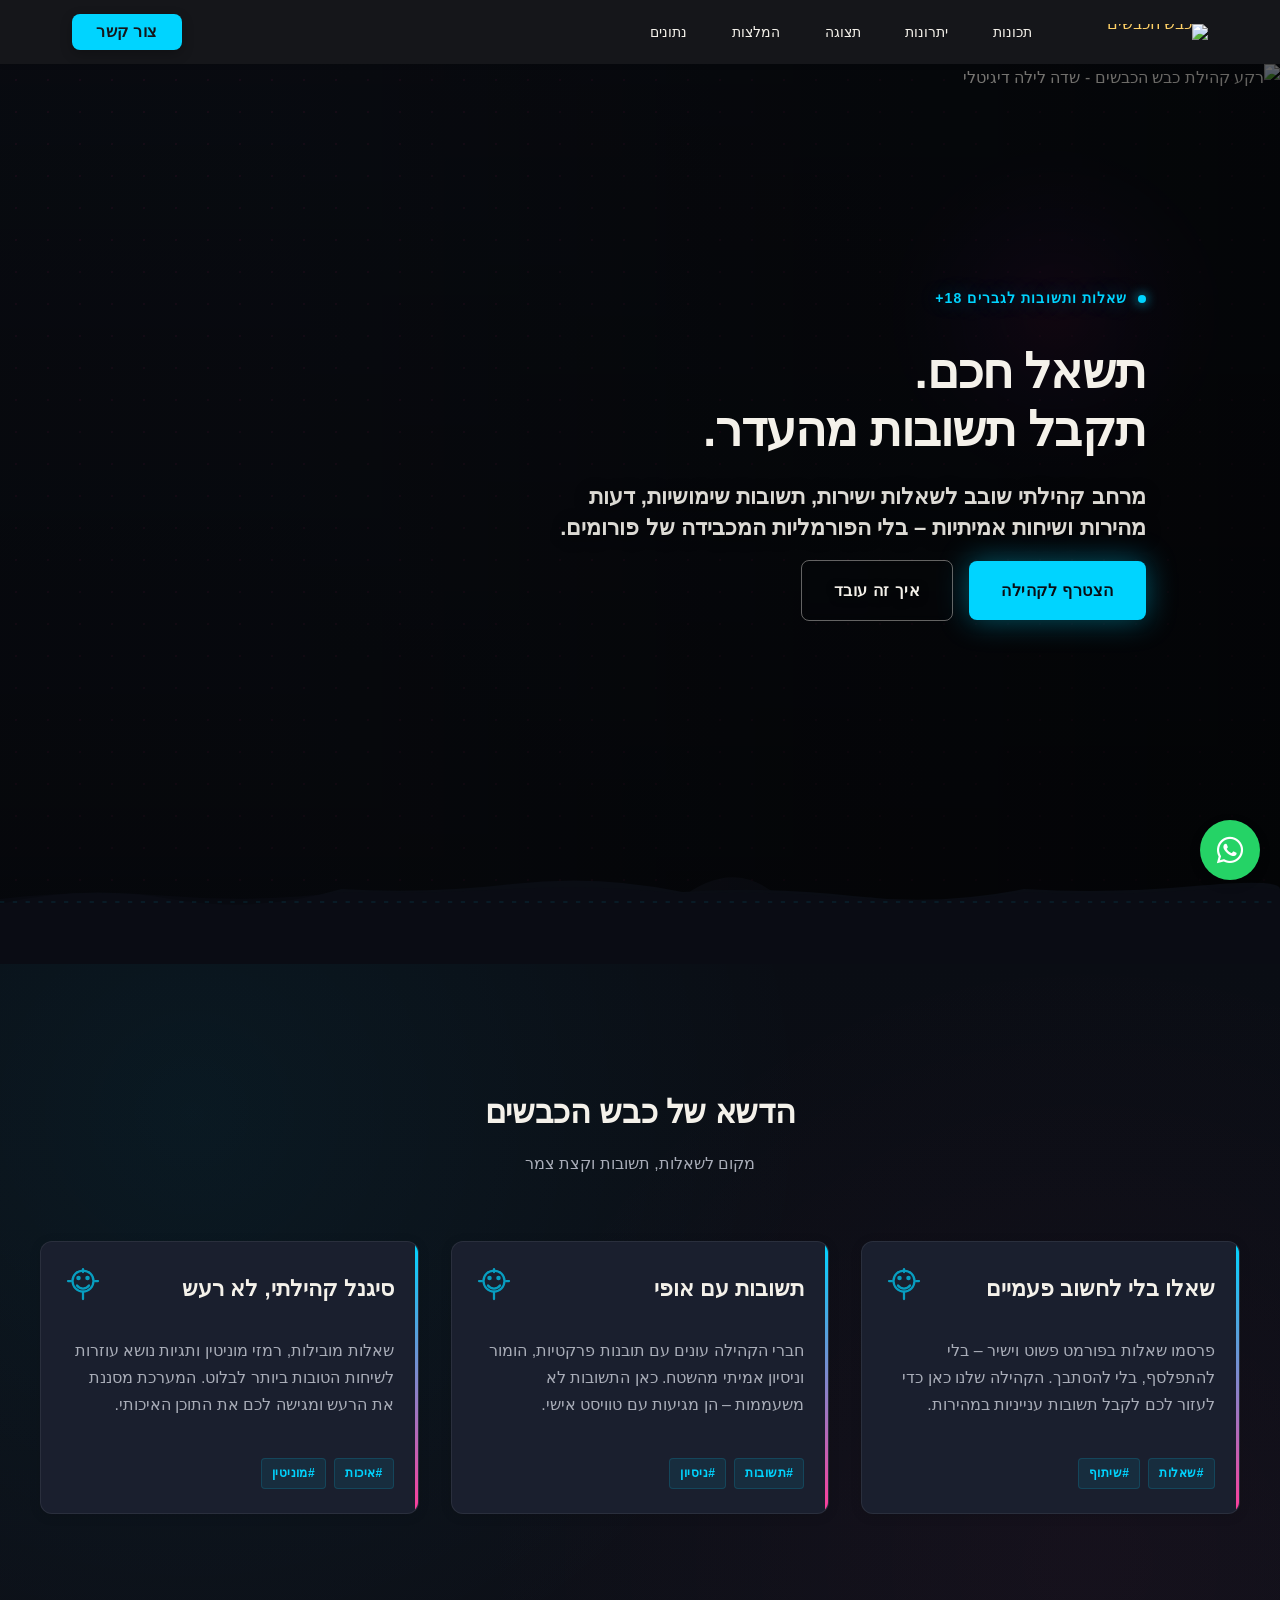
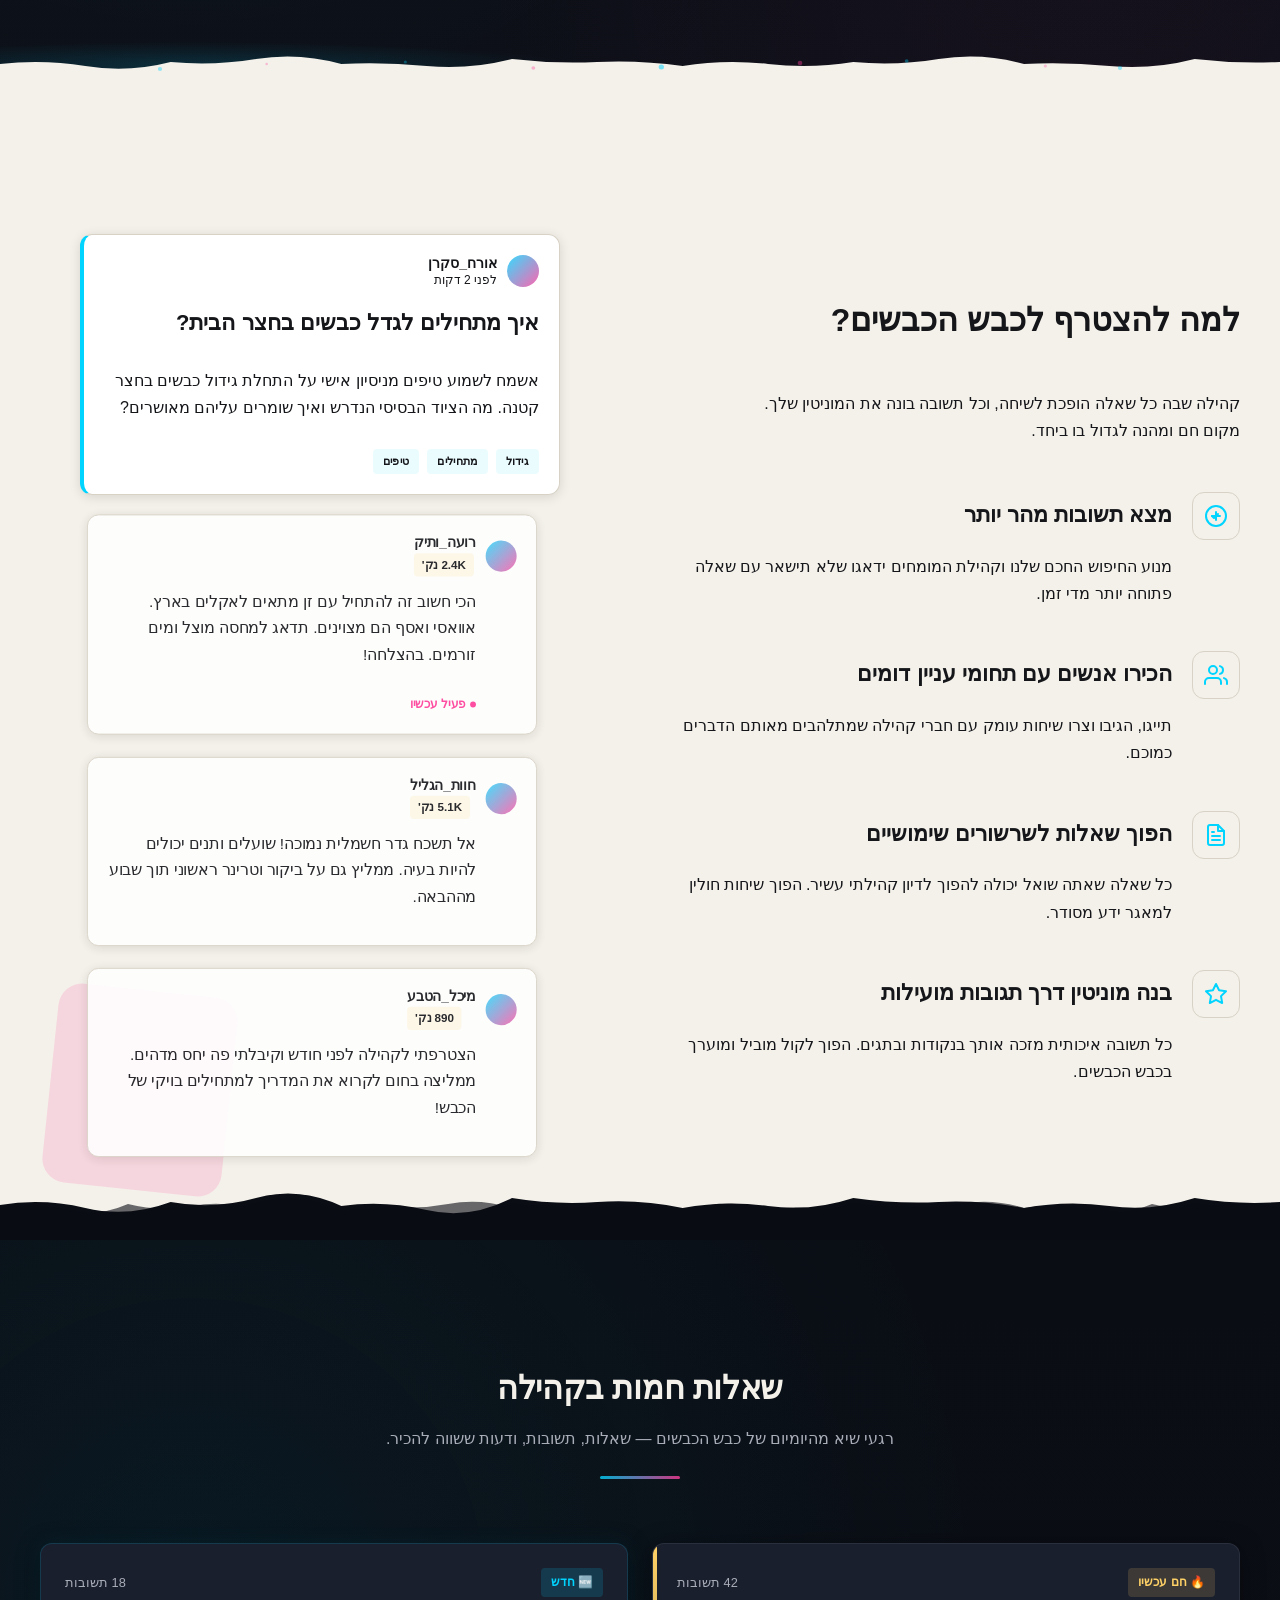
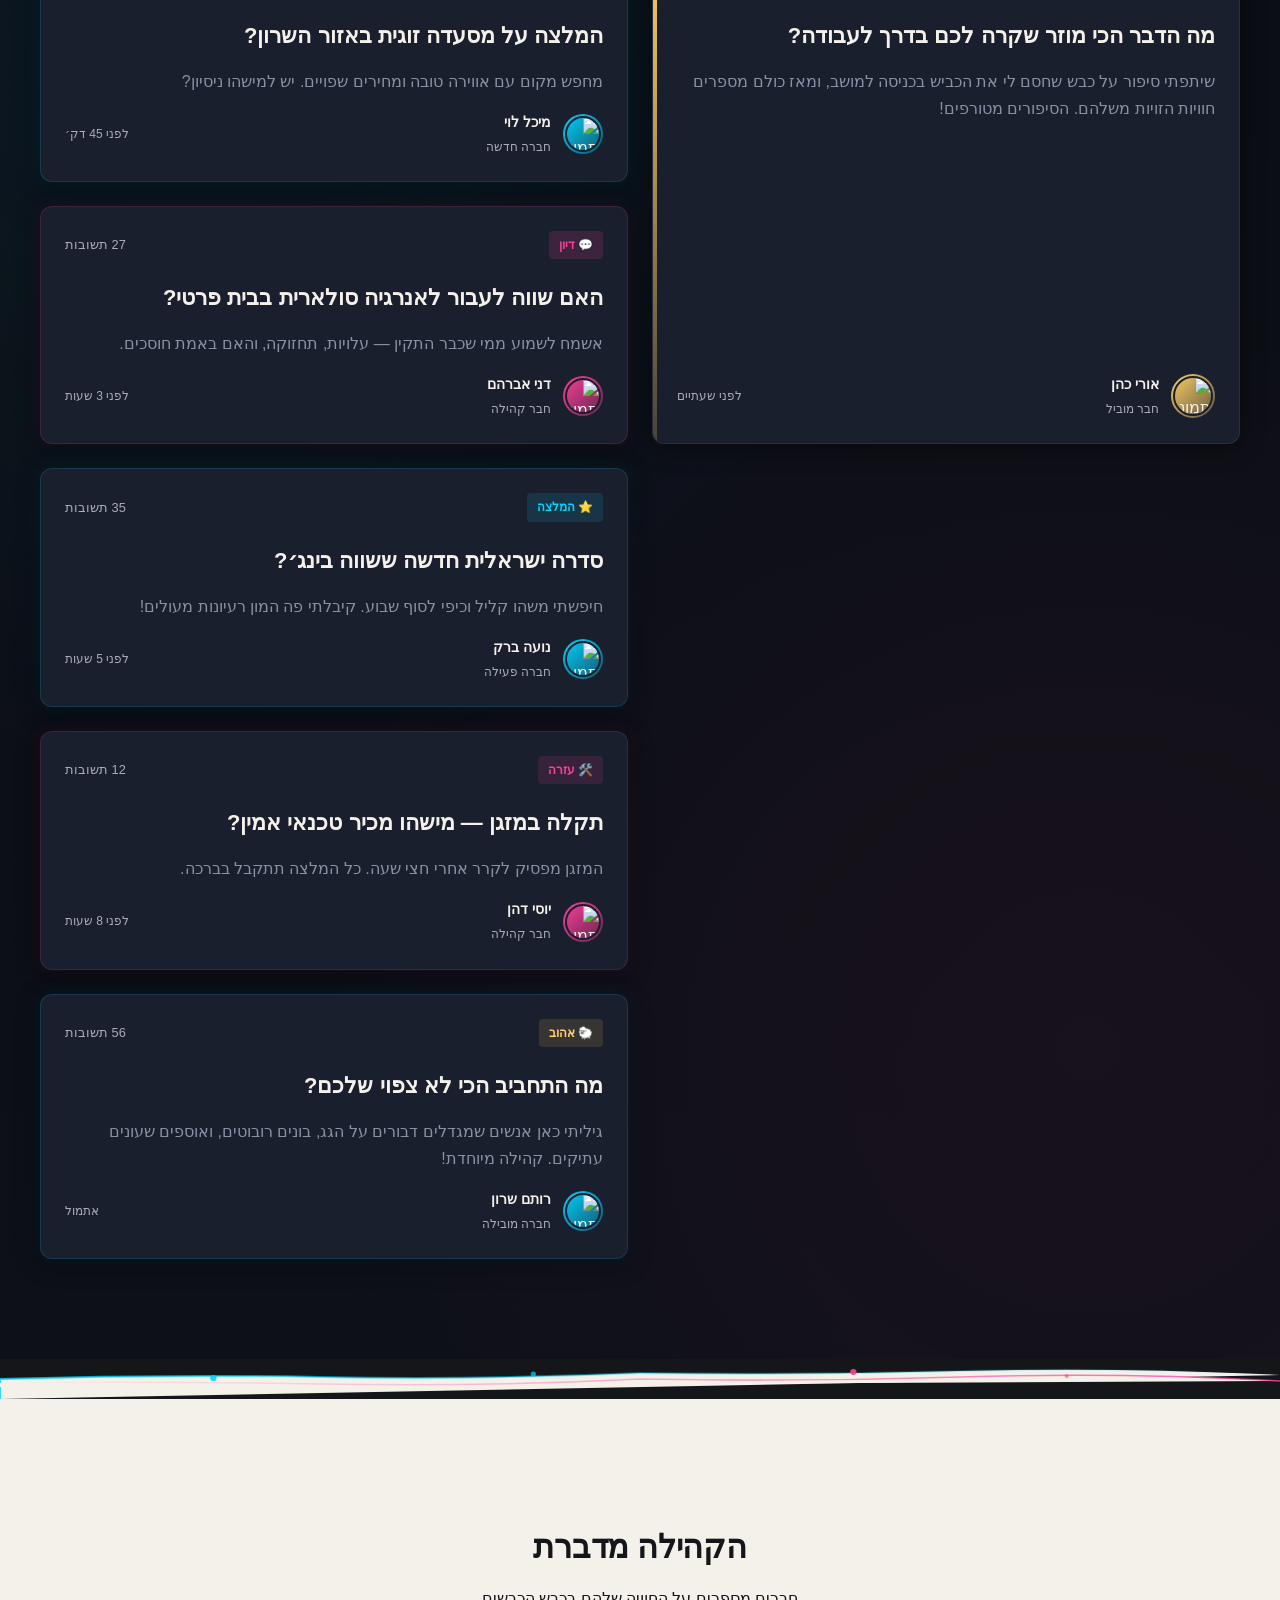
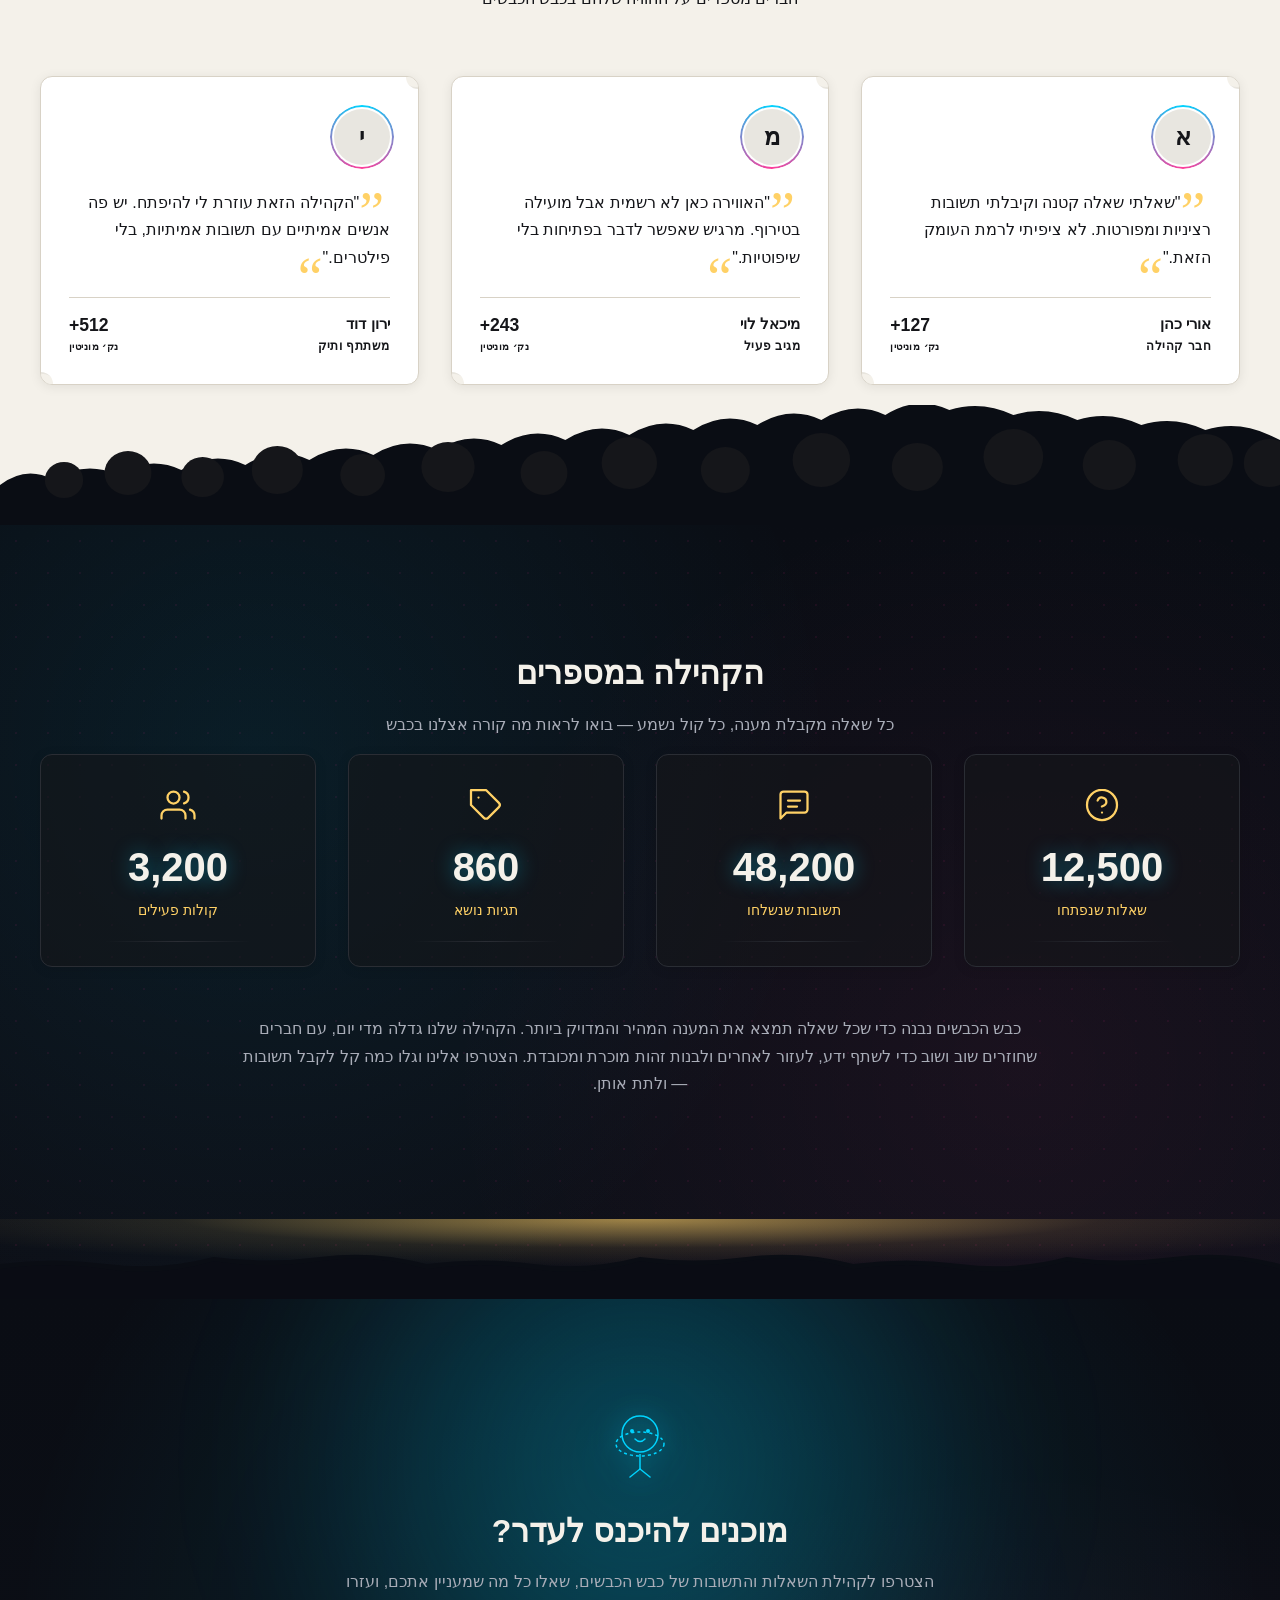
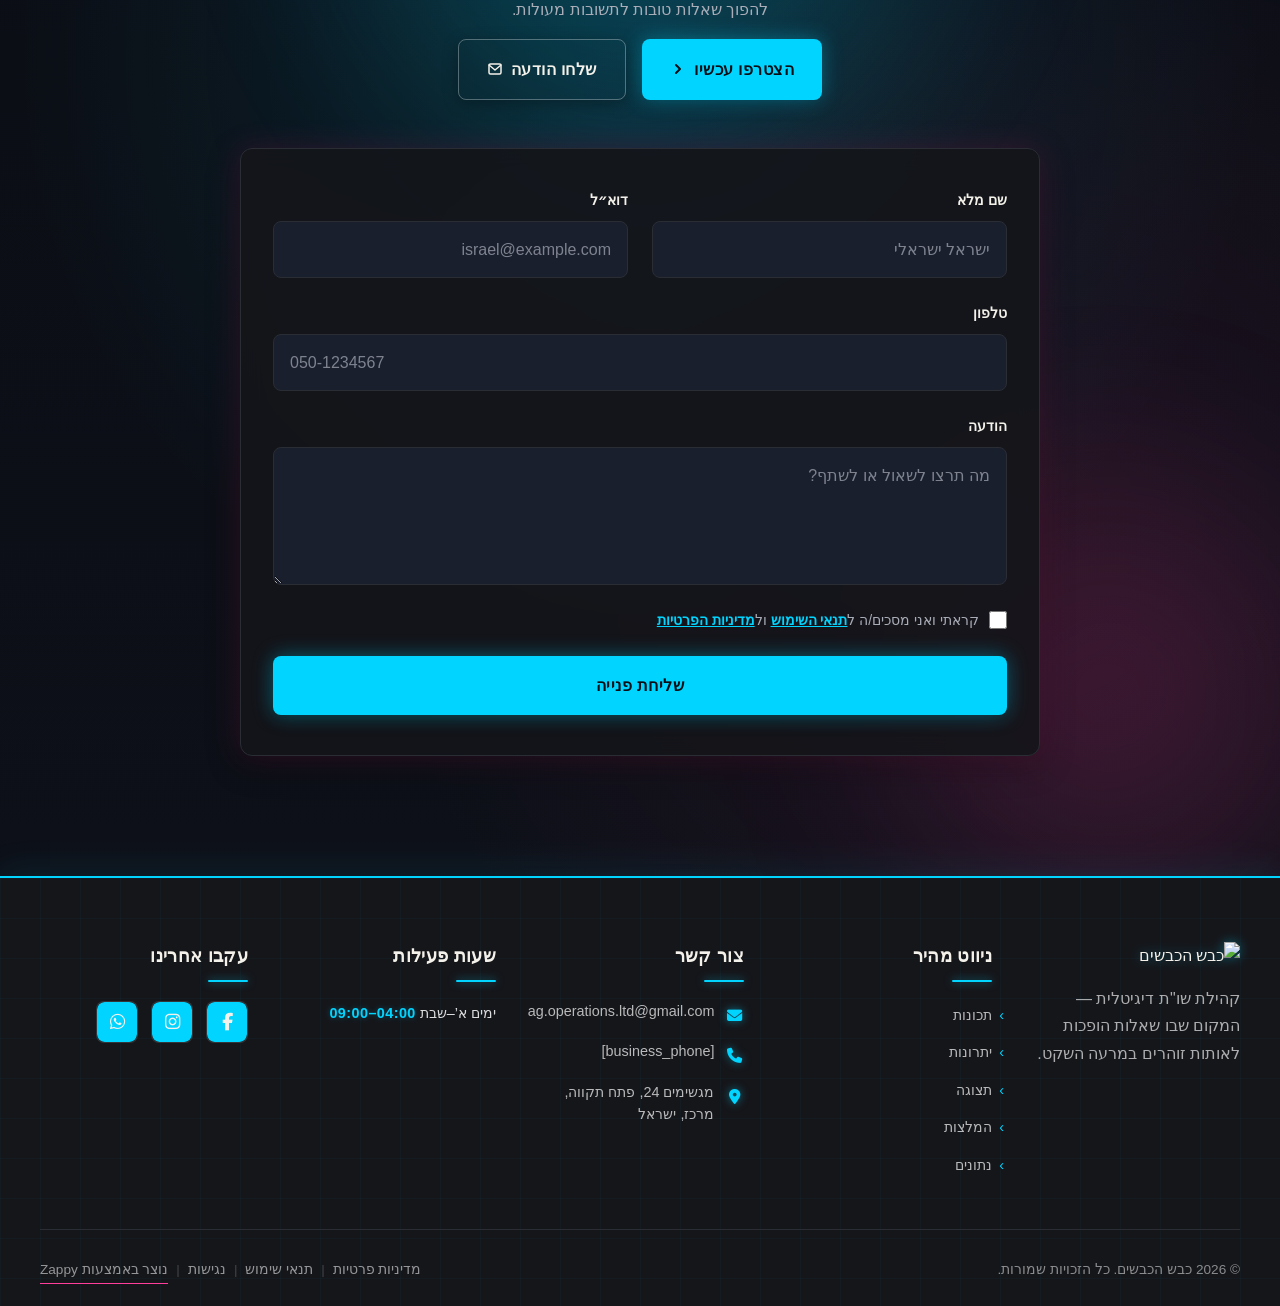
==== commit 5538c7db: "Background sync: Progressive GitHub Sync" ====
--- a/public/index.html
+++ b/public/index.html
@@ -1 +1 @@
-<!doctype html><html dir="rtl" lang="he"><head><meta charset="UTF-8"><meta content="width=device-width,initial-scale=1" name="viewport"><meta content="index, follow" name="robots"><title>שואלים ועונים, מתחברים בקהילה — כבש הכבשים</title><meta content="פלטפורמת קהילה תוססת לשאלות ותשובות עם טאץ&#39; כבשים שובב. הצטרפו עכשיו ל&#39;כבש הכבשים&#39;, שתפו ידע, גלו תובנות חדשות ובנו קשרים בקהילה הכי חמה ומגבשת ברשת." name="description"><meta content="כבש הכבשים, קהילת שאלות ותשובות, פורום ישראלי, שיתוף ידע, חיבורים קהילתיים" name="keywords"><link href="/assets/favicon.ico" rel="icon" type="image/x-icon"><link href="/assets/favicon-16x16.png" rel="icon" type="image/png" sizes="16x16"><link href="/assets/favicon-32x32.png" rel="icon" type="image/png" sizes="32x32"><link href="/assets/favicon-48x48.png" rel="icon" type="image/png" sizes="48x48"><link href="/assets/favicon-192x192.png" rel="icon" type="image/png" sizes="192x192"><link href="/assets/favicon-512x512.png" rel="icon" type="image/png" sizes="512x512"><link href="/assets/apple-touch-icon.png" rel="apple-touch-icon"><script>!function(){"use strict";var t="f290a835-9b60-4371-9360-ef9da133f06e",e="https://api.zappy5.com/api/analytics/track",a=18e5,n=2592e6,o=!0,i=!0,r=!0;var s=function(){var e="zappy_visitor_"+t,a=null;try{if(a=localStorage.getItem(e)){var o=JSON.parse(a),i=Date.now();if(i-o.created<n)return o.lastSeen=i,localStorage.setItem(e,JSON.stringify(o)),o.id}}catch(t){console.warn("Zappy Analytics: LocalStorage not available")}var r="zv_"+Date.now()+"_"+Math.random().toString(36).substr(2,9);try{localStorage.setItem(e,JSON.stringify({id:r,created:Date.now(),lastSeen:Date.now()}))}catch(t){}return r}(),c=function(){var e="zappy_session_"+t,n=null;try{if(n=sessionStorage.getItem(e)){var o=JSON.parse(n),i=Date.now();if(i-o.timestamp<a)return o.timestamp=i,sessionStorage.setItem(e,JSON.stringify(o)),o.id}}catch(t){console.warn("Zappy Analytics: SessionStorage not available")}var r="zs_"+Date.now()+"_"+Math.random().toString(36).substr(2,9);try{sessionStorage.setItem(e,JSON.stringify({id:r,timestamp:Date.now()}))}catch(t){}return r}();function l(a,n){n=n||{};var o={website_id:t,event_type:a,page_path:window.location.pathname,referrer:document.referrer||"direct",visitor_id:s,session_id:c,metadata:n};if(navigator.sendBeacon){var i=new Blob([JSON.stringify(o)],{type:"application/json"});navigator.sendBeacon(e,i)}else fetch(e,{method:"POST",headers:{"Content-Type":"application/json"},body:JSON.stringify(o),keepalive:!0}).catch(function(t){console.warn("Zappy Analytics: Failed to track event",t)})}o&&l("pageview",{title:document.title,url:window.location.href}),i&&document.addEventListener("click",function(t){var e=t.target;if("BUTTON"===e.tagName||e.closest("button")){var a="BUTTON"===e.tagName?e:e.closest("button");l("click",{element:"button",text:a.textContent.trim().substring(0,100),id:a.id||null,class:a.className||null})}else if("A"===e.tagName||e.closest("a")){var n="A"===e.tagName?e:e.closest("a");l("navigation",{element:"link",text:n.textContent.trim().substring(0,100),href:n.href,external:n.hostname!==window.location.hostname})}},!0),r&&document.addEventListener("submit",function(t){var e=t.target;l("form_submit",{form_id:e.id||null,form_name:e.name||null,form_action:e.action||null,form_method:e.method||"GET"})},!0);var d=Date.now();window.addEventListener("beforeunload",function(){l("page_unload",{time_on_page:Math.floor((Date.now()-d)/1e3),page_path:window.location.pathname})}),window.zappyAnalytics={track:l,getVisitorId:function(){return s},getSessionId:function(){return c}}}()</script><meta content="שואלים ועונים, מתחברים בקהילה — כבש הכבשים" property="og:title"><meta content="פלטפורמת קהילה תוססת לשאלות ותשובות עם טאץ&#39; כבשים שובב. הצטרפו עכשיו ל&#39;כבש הכבשים&#39;, שתפו ידע, גלו תובנות חדשות ובנו קשרים בקהילה הכי חמה ומגבשת ברשת." property="og:description"><meta content="summary_large_image" name="twitter:card"><meta content="שואלים ועונים, מתחברים בקהילה — כבש הכבשים" name="twitter:title"><meta content="פלטפורמת קהילה תוססת לשאלות ותשובות עם טאץ&#39; כבשים שובב. הצטרפו עכשיו ל&#39;כבש הכבשים&#39;, שתפו ידע, גלו תובנות חדשות ובנו קשרים בקהילה הכי חמה ומגבשת ברשת." name="twitter:description"><meta content="website" property="og:type"><meta content="he_IL" property="og:locale"><link href="https://cdnjs.cloudflare.com/ajax/libs/font-awesome/6.4.0/css/all.min.css" rel="stylesheet"><style>.skip-link{position:absolute;top:0;left:0;transform:translateY(-200%);padding:12px 18px;background:var(--bg-dark,#1a1a1a);color:var(--text-light,#fff);font-weight:600;border-radius:0 0 8px 0;z-index:10000}.skip-link:focus{transform:none;outline:2px solid var(--ring,#fff);outline-offset:2px}:focus-visible{outline:2px solid var(--ring,currentColor);outline-offset:3px}</style><link href="/assets/favicon.ico" rel="icon" type="image/x-icon"><link href="/assets/favicon-16x16.png" rel="icon" type="image/png" sizes="16x16"><link href="/assets/favicon-32x32.png" rel="icon" type="image/png" sizes="32x32"><link href="/assets/favicon-48x48.png" rel="icon" type="image/png" sizes="48x48"><link href="/assets/favicon-192x192.png" rel="icon" type="image/png" sizes="192x192"><link href="/assets/favicon-512x512.png" rel="icon" type="image/png" sizes="512x512"><link href="/assets/apple-touch-icon.png" rel="apple-touch-icon"><link href="https://cdn.jsdelivr.net/npm/vanilla-cookieconsent@3/dist/cookieconsent.css" rel="stylesheet"><script src="https://cdn.jsdelivr.net/npm/vanilla-cookieconsent@3/dist/cookieconsent.umd.js"></script><script src="https://cdn.jsdelivr.net/gh/mickidum/acc_toolbar/acctoolbar/acctoolbar.min.js"></script><link href="/styles.css" rel="stylesheet"><script>window.ZAPPY_WEBSITE_ID="f290a835-9b60-4371-9360-ef9da133f06e",window.ZAPPY_API_BASE="https://api.zappy5.com"</script><style id="zappy-dropdown-submenu-styles">#navMenu li:has(.sub-menu),.nav-menu li:has(.sub-menu),.navbar li:has(.sub-menu),nav li:has(.sub-menu){position:relative}#navMenu .sub-menu,.nav-menu .sub-menu,.navbar .sub-menu,nav .sub-menu{display:block!important;position:absolute!important;top:100%;left:0;min-width:220px;background:#fff;border-radius:8px;box-shadow:0 8px 25px rgba(0,0,0,.15);padding:8px 0;opacity:0;visibility:hidden;transform:translateY(10px);transition:all .3s ease;z-index:1000;list-style:none;pointer-events:none}#navMenu li:hover>.sub-menu,.nav-menu li:hover>.sub-menu,.navbar li:hover>.sub-menu,nav li:hover>.sub-menu{opacity:1!important;visibility:visible!important;transform:translateY(0)!important;pointer-events:auto!important}.sub-menu li{list-style:none;margin:0;padding:0}.sub-menu a{display:block!important;padding:10px 16px!important;color:var(--text-dark,#333)!important;font-weight:500;text-decoration:none;white-space:nowrap;transition:background-color .2s}.sub-menu .zappy-nav-child>a{padding-left:28px!important;font-size:.9em!important;opacity:.85!important}[dir=rtl] .sub-menu .zappy-nav-child>a,html[lang=ar] .sub-menu .zappy-nav-child>a,html[lang=he] .sub-menu .zappy-nav-child>a{padding-left:10px!important;padding-right:28px!important}.sub-menu .zappy-nav-parent>a{font-weight:600!important}.sub-menu a:hover{background-color:#f5f5f5}[dir=rtl] .nav-menu .sub-menu,[dir=rtl] .navbar .sub-menu,[dir=rtl] nav .sub-menu,html[lang=ar] .nav-menu .sub-menu,html[lang=ar] .navbar .sub-menu,html[lang=ar] nav .sub-menu,html[lang=he] .nav-menu .sub-menu,html[lang=he] .navbar .sub-menu,html[lang=he] nav .sub-menu{left:auto!important;right:0!important}.sub-menu:empty,.sub-menu:not(:has(li)):not(:has(> a)),.sub-menu:not(:has(li:not(.zappy-hidden-menu-item))):not(:has(> a)){display:none!important;opacity:0!important;visibility:hidden!important;pointer-events:none!important}li:has(.menu-group-title):hover>.sub-menu{opacity:1!important;visibility:visible!important;transform:translateY(0)!important;pointer-events:auto!important}#navMenu>li>.menu-group-title,.nav-menu>li>.menu-group-title{display:inline-block;padding:.5rem 1rem;cursor:default;user-select:none}@media (max-width:768px){#navMenu .sub-menu,.nav-menu .sub-menu,.navbar .sub-menu,nav .sub-menu{position:static!important;transform:none!important;box-shadow:none!important;background:0 0!important;max-height:0;overflow:hidden;opacity:0;visibility:hidden;transition:max-height .3s ease,opacity .3s ease;padding:0!important;border-radius:0!important}#navMenu .sub-menu.mobile-expanded,.nav-menu .sub-menu.mobile-expanded,.navbar .sub-menu.mobile-expanded{max-height:none!important;overflow-y:visible!important;opacity:1!important;visibility:visible!important;padding:8px 0 8px 16px!important}[dir=rtl] .sub-menu.mobile-expanded,html[lang=he] .sub-menu.mobile-expanded{padding:8px 16px 8px 0!important}#navMenu li:hover>.sub-menu,.nav-menu li:hover>.sub-menu,.navbar li:hover>.sub-menu,nav li:hover>.sub-menu{opacity:0;visibility:hidden;pointer-events:none}#navMenu li>.sub-menu.mobile-expanded,.nav-menu li>.sub-menu.mobile-expanded,.navbar li>.sub-menu.mobile-expanded,nav li>.sub-menu.mobile-expanded{opacity:1!important;visibility:visible!important;pointer-events:auto!important}#navMenu li:has(.sub-menu),.nav-menu li:has(.sub-menu),.navbar li:has(.sub-menu),nav li:has(.sub-menu){display:flex!important;flex-wrap:wrap!important;align-items:center!important;position:relative!important;min-height:44px!important}#navMenu li:has(.sub-menu)>a,.nav-menu li:has(.sub-menu)>a,.navbar li:has(.sub-menu)>a,nav li:has(.sub-menu)>a{flex:1!important;min-width:0!important}#navMenu li:has(.sub-menu)>.menu-group-title,.nav-menu li:has(.sub-menu)>.menu-group-title,.navbar li:has(.sub-menu)>.menu-group-title,nav li:has(.sub-menu)>.menu-group-title{flex:1!important;min-width:0!important;padding:0!important;line-height:inherit!important}#navMenu li:has(.sub-menu)>.sub-menu,.nav-menu li:has(.sub-menu)>.sub-menu,.navbar li:has(.sub-menu)>.sub-menu,nav li:has(.sub-menu)>.sub-menu{flex-basis:100%!important;width:100%!important}#navMenu li:has(.sub-menu)>a [class*=arrow],#navMenu li:has(.sub-menu)>a [class*=chevron],.nav-menu li:has(.sub-menu)>a .fa-angle-down,.nav-menu li:has(.sub-menu)>a .fa-chevron-down,.nav-menu li:has(.sub-menu)>a [class*=arrow],.nav-menu li:has(.sub-menu)>a [class*=chevron],nav li:has(.sub-menu)>a [class*=arrow],nav li:has(.sub-menu)>a [class*=chevron]{display:none!important;visibility:hidden!important}.mobile-submenu-toggle{display:flex!important;align-items:center!important;justify-content:center!important;width:44px!important;height:auto!important;background:0 0!important;border:none!important;cursor:pointer!important;color:var(--text-light)!important;position:static!important;flex-shrink:0!important;align-self:stretch!important;z-index:2!important;padding:0!important;margin:0!important}.mobile-submenu-toggle::after{content:''!important;width:0!important;height:0!important;border-left:6px solid transparent!important;border-right:6px solid transparent!important;border-top:7px solid currentColor!important;transition:transform .3s ease!important}.mobile-submenu-toggle.expanded::after{transform:rotate(180deg)!important}.sub-menu a{padding:10px 0!important;display:block!important;color:var(--text-light)!important;white-space:normal!important}.sub-menu .zappy-nav-child>a{padding-left:28px!important;font-size:.9em!important;opacity:.85!important}[dir=rtl] .sub-menu .zappy-nav-child>a,html[lang=ar] .sub-menu .zappy-nav-child>a,html[lang=he] .sub-menu .zappy-nav-child>a{padding-left:0!important;padding-right:28px!important}.sub-menu .zappy-nav-parent>a{font-weight:600!important}#navMenu.active,.nav-menu.active{max-width:100vw!important;overflow-x:hidden!important;box-sizing:border-box!important}.navbar .sub-menu li a,.zappy-products-dropdown .sub-menu a,nav.navbar .sub-menu li a{color:var(--text-light)!important}}@media (min-width:769px){.mobile-submenu-toggle{display:none!important}}</style><style id="zappy-widget-visibility">html[dir=rtl] .whatsapp-float{right:20px!important;left:auto!important}html:not([dir]) .whatsapp-float,html[dir=ltr] .whatsapp-float{left:20px!important;right:auto!important}html[dir=rtl] #mic-access-tool-general-button,html[dir=rtl] #mic-init-access-tool #mic-access-tool-general-button,html[dir=rtl] #mic-init-access-tool .mic-access-tool-general-button,html[dir=rtl] ._access-icon,html[dir=rtl] .mic-access-tool-general-button{left:20px!important;right:auto!important}html:not([dir]) #mic-access-tool-general-button,html:not([dir]) #mic-init-access-tool #mic-access-tool-general-button,html:not([dir]) #mic-init-access-tool .mic-access-tool-general-button,html:not([dir]) ._access-icon,html:not([dir]) .mic-access-tool-general-button,html[dir=ltr] #mic-access-tool-general-button,html[dir=ltr] #mic-init-access-tool #mic-access-tool-general-button,html[dir=ltr] #mic-init-access-tool .mic-access-tool-general-button,html[dir=ltr] ._access-icon,html[dir=ltr] .mic-access-tool-general-button{right:20px!important;left:auto!important}@media (max-width:768px){.whatsapp-float{display:flex!important}}@media (min-width:769px){.whatsapp-float{display:flex!important}}@media (max-width:768px){#mic-access-tool-general-button,#mic-init-access-tool #mic-access-tool-general-button,#mic-init-access-tool .mic-access-tool-general-button,._access-icon,.mic-access-tool-general-button{display:flex!important;visibility:visible!important;opacity:1!important;pointer-events:auto!important}#mic-access-tool-box.opened-mic-access-tool,#mic-init-access-tool #mic-access-tool-box.opened-mic-access-tool,.mic-access-tool-box.opened-mic-access-tool{visibility:visible!important;opacity:1!important;pointer-events:auto!important}}@media (min-width:769px){#mic-access-tool-general-button,#mic-init-access-tool #mic-access-tool-general-button,#mic-init-access-tool .mic-access-tool-general-button,._access-icon,.mic-access-tool-general-button{display:flex!important;visibility:visible!important;opacity:1!important;pointer-events:auto!important}#mic-access-tool-box.opened-mic-access-tool,#mic-init-access-tool #mic-access-tool-box.opened-mic-access-tool,.mic-access-tool-box.opened-mic-access-tool{visibility:visible!important;opacity:1!important;pointer-events:auto!important}}</style></head><body><a href="#main" class="skip-link">דלג לתוכן הראשי</a><nav class="navbar" dir="rtl"><button class="mobile-toggle" aria-label="Menu" id="mobileToggle"><svg viewBox="0 0 24 24" fill="none" class="hamburger-icon" height="24" width="24"><path d="M3 12h18M3 6h18M3 18h18" stroke="currentColor" stroke-width="2" stroke-linecap="round"></path></svg> <svg viewBox="0 0 24 24" fill="none" class="close-icon" height="24" width="24" style="display:none"><path d="M18 6L6 18M6 6l12 12" stroke="currentColor" stroke-width="2" stroke-linecap="round"></path></svg></button> <button class="phone-header-btn" aria-label="Call" data-phone="[business_phone]"><svg viewBox="0 0 24 24" fill="currentColor" height="20" width="20"><path d="M22 16.92v3a2 2 0 0 1-2.18 2 19.79 19.79 0 0 1-8.63-3.07 19.5 19.5 0 0 1-6-6 19.79 19.79 0 0 1-3.07-8.67A2 2 0 0 1 4.11 2h3a2 2 0 0 1 2 1.72 12.84 12.84 0 0 0 .7 2.81 2 2 0 0 1-.45 2.11L8.09 9.91a16 16 0 0 0 6 6l1.27-1.27a2 2 0 0 1 2.11-.45 12.84 12.84 0 0 0 2.81.7A2 2 0 0 1 22 16.92z"></path></svg></button><div class="nav-container"><div class="nav-right-group"><div class="nav-brand"><a href="/" class="logo-link"><img alt="כבש הכבשים" src="/assets/site-----image-1.webp" class="logo"></a></div><ul class="nav-menu" id="navMenu"><li><a href="#features">תכונות</a></li><li><a href="#benefits">יתרונות</a></li><li><a href="#showcase">תצוגה</a></li><li><a href="#testimonials">המלצות</a></li><li><a href="#stats">נתונים</a></li><li class="mobile-contact-link nav-cta-mobile-item"><a href="#cta" class="nav-cta-btn">צור קשר</a></li></ul></div><div class="nav-cta-container"><a href="#cta" class="nav-cta-btn">צור קשר</a></div></div></nav><script>window.addEventListener("load",function(){const e=document.querySelector(".navbar, nav, header");if(!e)return void console.log("[Navbar] Navbar element not found");let t=document.getElementById("mobileToggle")||document.querySelector(".mobile-toggle")||document.querySelector(".hamburger")||document.querySelector(".hamburger-menu")||document.querySelector(".menu-toggle")||document.querySelector(".burger-menu")||document.querySelector('[aria-label="Menu"]')||document.querySelector('[aria-label="תפריט"]');const o=document.querySelector(".phone-header-btn"),n=window.getComputedStyle(e);let r=n.backgroundColor;if(console.log("[Navbar] Initial navbar background:",r),"transparent"===r||"rgba(0, 0, 0, 0)"===r||r.startsWith("rgba")&&r.includes(", 0)")){const e=n.backgroundImage;if(e&&"none"!==e)console.log("[Navbar] Navbar has background image/gradient, using dark text"),r="rgb(240, 240, 240)";else{const e=window.getComputedStyle(document.body).backgroundColor;console.log("[Navbar] Navbar transparent, using body background:",e),r=e}}const a=r.match(/\d+/g);if(a&&a.length>=3){const e=(.299*parseInt(a[0])+.587*parseInt(a[1])+.114*parseInt(a[2]))/255;console.log("[Navbar] Mobile button colors preserved from Claude CSS (luminance:",e.toFixed(2)+")");const n=document.createElement("style");n.id="zappy-mobile-nav-fix";document.documentElement.lang;document.documentElement.dir,n.textContent='\n        /* Hide mobile buttons on desktop, show only on mobile */\n        @media (min-width: 769px) {\n          .mobile-toggle,\n          .phone-header-btn {\n            display: none !important;\n          }\n        }\n        \n        /* Show and position mobile buttons correctly on mobile */\n        @media (max-width: 768px) {\n          .navbar,\n          nav.navbar {\n            min-height: 70px !important;\n          }\n\n          .mobile-toggle,\n          .phone-header-btn {\n            position: absolute !important;\n            top: 0 !important;\n            bottom: 0 !important;\n            margin-top: auto !important;\n            margin-bottom: auto !important;\n            transform: none !important;\n            z-index: 1001 !important;\n            display: flex !important;\n            align-items: center !important;\n            justify-content: center !important;\n            width: 36px !important;\n            height: 36px !important;\n            border-radius: 50% !important;\n            border: none !important;\n            cursor: pointer !important;\n            padding: 6px !important;\n            background: none !important;\n            color: var(--nav-text, var(--text-light)) !important;\n            touch-action: manipulation !important;\n            -webkit-tap-highlight-color: transparent !important;\n          }\n\n          html[data-zappy-site-type="ecommerce"] .phone-header-btn,\n          body[data-zappy-site-type="ecommerce"] .phone-header-btn,\n          html[data-zappy-site-type="ecommerce"] header .phone-header-btn,\n          html[data-zappy-site-type="ecommerce"] nav .phone-header-btn {\n            display: none !important;\n            visibility: hidden !important;\n            width: 0 !important;\n            height: 0 !important;\n            min-width: 0 !important;\n            overflow: hidden !important;\n          }\n          \n          /* LTR positioning (default): hamburger LEFT, phone RIGHT */\n          html:not([dir="rtl"]):not([lang="he"]):not([lang="ar"]) .mobile-toggle,\n          html[dir="ltr"] .mobile-toggle {\n            left: 12px !important;\n            right: auto !important;\n          }\n          html:not([dir="rtl"]):not([lang="he"]):not([lang="ar"]) .phone-header-btn,\n          html[dir="ltr"] .phone-header-btn {\n            right: 12px !important;\n            left: auto !important;\n          }\n          \n          /* RTL positioning: hamburger RIGHT, phone LEFT */\n          html[dir="rtl"] .mobile-toggle,\n          html[lang="he"] .mobile-toggle,\n          html[lang="ar"] .mobile-toggle {\n            right: 12px !important;\n            left: auto !important;\n          }\n          html[dir="rtl"] .phone-header-btn,\n          html[lang="he"] .phone-header-btn,\n          html[lang="ar"] .phone-header-btn {\n            left: 12px !important;\n            right: auto !important;\n          }\n          \n          /* CRITICAL: Ensure nav-container has min-height on mobile */\n          /* All children are positioned absolutely/fixed on mobile, so height:auto collapses to 0 */\n          .nav-container {\n            min-height: 70px !important;\n            position: relative !important;\n          }\n          \n          /* Ensure SVG icons are properly sized and inherit color */\n          .mobile-toggle svg,\n          .phone-header-btn svg {\n            width: 24px !important;\n            height: 24px !important;\n            /* Don\'t force display - let JavaScript control hamburger/close toggle */\n          }\n          \n          /* Reset nav-cta-container on mobile - remove desktop box-shadow/padding */\n          /* that creates a visible ghost box when CTA button is hidden */\n          .nav-cta-container {\n            box-shadow: none !important;\n            padding: 0 !important;\n          }\n          \n          /* Hide nav-cta-container entirely on mobile when there\'s no lang-switcher */\n          /* (only the CTA button is inside, and it\'s hidden on mobile) */\n          .nav-cta-container:not(:has(.lang-switcher)) {\n            display: none !important;\n          }\n          \n          /* CRITICAL: Prevent hero image fade gradient from bleeding over headline text */\n          /* The .image-fade-gradient has bottom: -30px (extends below parent) */\n          /* On mobile stacked layout, this overlaps the h1 text below the image */\n          .hero-image-column {\n            overflow: hidden !important;\n          }\n          .image-fade-gradient {\n            bottom: 0 !important;\n          }\n          \n          /* Hide desktop language switcher on mobile - hamburger menu handles it */\n          /* High specificity to override stored CSS */\n          .lang-switcher,\n          .nav-cta-container .lang-switcher,\n          .nav-container .lang-switcher,\n          .navbar .lang-switcher,\n          .navbar .nav-cta-container .lang-switcher {\n            display: none !important;\n          }\n        }\n      ';const r=document.getElementById("zappy-mobile-nav-fix");r&&r.remove(),document.head.appendChild(n),console.log("[Navbar] Critical CSS injected for mobile nav positioning");const i=window.innerWidth<=768;if(t){const e=t.querySelector(".hamburger-icon"),o=t.querySelector(".close-icon");e&&(e.style.setProperty("width","24px","important"),e.style.setProperty("height","24px","important"),e.style.setProperty("display","block","important")),o&&(o.style.setProperty("width","24px","important"),o.style.setProperty("height","24px","important"),o.style.setProperty("display","none","important")),i?(t.style.setProperty("position","absolute","important"),t.style.setProperty("top","0","important"),t.style.setProperty("bottom","0","important"),t.style.setProperty("margin-top","auto","important"),t.style.setProperty("margin-bottom","auto","important"),t.style.setProperty("transform","none","important"),t.style.setProperty("z-index","1001","important"),t.style.removeProperty("left"),t.style.removeProperty("right"),console.log("[Navbar] Mobile toggle positioning applied (mobile viewport)")):(t.style.removeProperty("position"),t.style.removeProperty("top"),t.style.removeProperty("transform"),t.style.removeProperty("z-index"),t.style.removeProperty("left"),t.style.removeProperty("right"),console.log("[Navbar] Desktop viewport - cleared mobile toggle inline positioning"))}if(o){const e=o.querySelector("svg");e&&(e.style.width="24px",e.style.height="24px",e.setAttribute("width","24"),e.setAttribute("height","24")),i?(o.style.setProperty("position","absolute","important"),o.style.setProperty("top","0","important"),o.style.setProperty("bottom","0","important"),o.style.setProperty("margin-top","auto","important"),o.style.setProperty("margin-bottom","auto","important"),o.style.setProperty("transform","none","important"),o.style.setProperty("z-index","1001","important"),o.style.removeProperty("left"),o.style.removeProperty("right"),console.log("[Navbar] Phone button positioning applied (mobile viewport)")):(o.style.removeProperty("position"),o.style.removeProperty("top"),o.style.removeProperty("transform"),o.style.removeProperty("z-index"),o.style.removeProperty("left"),o.style.removeProperty("right"),console.log("[Navbar] Desktop viewport - cleared phone button inline positioning"))}}else console.log("[Navbar] Could not parse background color:",r);t=document.getElementById("mobileToggle")||document.querySelector(".mobile-toggle")||document.querySelector(".hamburger")||document.querySelector(".hamburger-menu")||document.querySelector(".menu-toggle")||document.querySelector(".burger-menu")||document.querySelector('[aria-label="Menu"]')||document.querySelector('[aria-label="תפריט"]');const i=document.getElementById("navMenu")||document.querySelector(".nav-menu")||document.querySelector(".nav-links")||document.querySelector("nav ul:not(.submenu)");if(!t||!i)return void console.log("[Navbar] Mobile toggle or menu not found:",{toggle:!!t,menu:!!i});i.id||(i.id="navMenu"),console.log("[Navbar] Initializing mobile menu...");const l=t.cloneNode(!0);t.parentNode.replaceChild(l,t);var s=0;function p(e){var t=Date.now();t-s<300||(s=t,function(e){e.preventDefault(),e.stopPropagation();const t=l.querySelector(".hamburger-icon"),o=l.querySelector(".close-icon");i.classList.contains("active")?(i.classList.remove("active"),t&&t.style.setProperty("display","block","important"),o&&o.style.setProperty("display","none","important"),document.body.style.overflow="",document.body.classList.remove("menu-open"),console.log("[Navbar] Menu closed")):(i.classList.add("active"),t&&t.style.setProperty("display","none","important"),o&&o.style.setProperty("display","block","important"),document.body.style.overflow="hidden",document.body.classList.add("menu-open"),console.log("[Navbar] Menu opened"))}(e))}l.addEventListener("click",p),l.addEventListener("touchend",p),document.addEventListener("keydown",function(e){if(("Escape"===e.key||"Esc"===e.key)&&i.classList.contains("active")){const e=l.querySelector(".hamburger-icon"),t=l.querySelector(".close-icon");i.classList.remove("active"),e&&e.style.setProperty("display","block","important"),t&&t.style.setProperty("display","none","important"),document.body.style.overflow="",document.body.classList.remove("menu-open"),console.log("[Navbar] Menu closed (Escape)")}}),i.querySelectorAll("a").forEach(function(e){e.addEventListener("click",function(){if("#"===this.getAttribute("href"))return;const e=l.querySelector(".hamburger-icon"),t=l.querySelector(".close-icon");i.classList.remove("active"),e&&e.style.setProperty("display","block","important"),t&&t.style.setProperty("display","none","important"),document.body.style.overflow="",document.body.classList.remove("menu-open"),console.log("[Navbar] Menu closed (link clicked)")})});var m=i.querySelectorAll(".dropdown-toggle");m.forEach(function(e){e.addEventListener("click",function(e){e.preventDefault(),e.stopPropagation();var t=this.closest(".nav-dropdown");t&&(t.parentNode.querySelectorAll(".nav-dropdown.open").forEach(function(e){e!==t&&e.classList.remove("open")}),t.classList.toggle("open"),console.log("[Navbar] Dropdown toggled:",t.classList.contains("open")?"open":"closed"))})}),document.addEventListener("click",function(e){e.target.closest(".nav-dropdown")||document.querySelectorAll(".nav-dropdown.open").forEach(function(e){e.classList.remove("open")})}),console.log("[Navbar] Dropdown handlers initialized for "+m.length+" dropdowns"),o&&o.addEventListener("click",function(){const e=document.querySelectorAll('a[href^="tel:"]'),t=e.length>0?e[0].getAttribute("href").replace("tel:",""):"[business_phone]";window.location.href="tel:"+t,console.log("[Navbar] Phone button clicked")}),console.log("[Navbar] Mobile menu initialized successfully")})</script><main id="main"><section class="index-hero-section" data-band-index="0" data-layout-spec="בית-hero" id="hero" data-hero-type="fullscreen-scrim"><img alt="רקע קהילת כבש הכבשים - שדה לילה דיגיטלי" src="/assets/site-index-hero-image-1.webp" data-context="Abstract night pasture scene with dark charcoal gradients, faint digital grid lines extending to the horizon, floating glowing speech bubbles with neon cyan and magenta outlines, and a minimal neon line-art sheep silhouette standing in the distance. The mood is premium electric night with a tech-community vibe." data-placeholder="index-hero-image-1" height="1080" loading="eager" width="1920" class="hero-bg-image" data-hero-bg="true" fetchpriority="high"><div class="hero-scrim" aria-hidden="true"></div><div class="hero-decorations" aria-hidden="true"><div class="deco-signal-glow"></div><div class="deco-flock-silhouette"><svg viewBox="0 0 600 200" fill="none" xmlns="http://www.w3.org/2000/svg"><path d="M50,180 Q80,120 130,150 Q180,110 220,160 Q260,130 300,170 Q340,140 380,175 Q420,145 460,180 Q500,150 550,185 L600,200 L0,200 Z" fill="#1A1F2E" opacity="0.85"></path><circle cx="120" cy="160" r="18" fill="#1A1F2E" opacity="0.9"></circle><circle cx="280" cy="170" r="22" fill="#1A1F2E" opacity="0.9"></circle><circle cx="450" cy="165" r="20" fill="#1A1F2E" opacity="0.9"></circle></svg></div></div><div class="hero-content"><div class="hero-eyebrow"><span class="eyebrow-dot"></span> <span>שאלות ותשובות לגברים 18+</span></div><h1 class="hero-headline">תשאל חכם.<br>תקבל תשובות מהעדר.</h1><h3 class="hero-subtitle">מרחב קהילתי שובב לשאלות ישירות, תשובות שימושיות, דעות מהירות ושיחות אמיתיות – בלי הפורמליות המכבידה של פורומים.</h3><div class="hero-ctas"><a href="#" class="cta-primary">הצטרף לקהילה</a> <a href="#" class="cta-secondary">איך זה עובד</a></div></div><div class="hero-divider-wrapper" aria-hidden="true"><svg viewBox="0 0 1200 120" xmlns="http://www.w3.org/2000/svg" preserveAspectRatio="none" data-no-icon-edit="true"><defs><linearGradient id="pastureGlow" x1="0%" x2="100%" y1="0%" y2="0%"><stop offset="0%" stop-color="#00D4FF" stop-opacity="0.3"></stop><stop offset="50%" stop-color="#00D4FF" stop-opacity="0.05"></stop><stop offset="100%" stop-color="#00D4FF" stop-opacity="0"></stop></linearGradient></defs><path d="M0,120 L0,60 Q80,40 160,55 T320,45 Q400,50 480,40 T640,48 Q720,42 800,52 T960,45 Q1040,50 1120,42 T1200,45 L1200,120 Z" fill="#0A0D14"></path><path d="M0,120 L0,55 Q80,45 160,52 T320,48 Q400,50 480,45 T640,50 Q720,46 800,54 T960,48 Q1040,52 1120,46 T1200,48 L1200,120 Z" fill="#0A0D14" opacity="0.6"></path><line x1="0" x2="1200" y1="58" y2="58" stroke="#00D4FF" stroke-width="1" opacity="0.15" stroke-dasharray="4 8"></line></svg></div></section><section class="index-features-section" data-band-index="1" data-layout-spec="בית-features" id="features" dir="rtl"><div class="index-features-section__container"><div class="index-features-section__header"><h2 class="index-features-section__title">הדשא של כבש הכבשים</h2><p class="index-features-section__subtitle">מקום לשאלות, תשובות וקצת צמר</p></div><div class="index-features-section__grid"><article class="index-features-section__card"><div class="index-features-section__card-glow"></div><div class="index-features-section__card-header"><h3 class="index-features-section__card-title">שאלו בלי לחשוב פעמיים</h3><div class="index-features-section__card-icon" aria-hidden="true"><svg viewBox="0 0 24 24" fill="none" data-element-type="icon" data-icon-type="svg" xmlns="http://www.w3.org/2000/svg"><circle cx="12" cy="10" r="7" stroke="currentColor" stroke-width="1.5"></circle><circle cx="9" cy="8" r="1.5" fill="currentColor"></circle><circle cx="15" cy="8" r="1.5" fill="currentColor"></circle><path d="M8 13C8 13 9.5 15 12 15C14.5 15 16 13 16 13" stroke="currentColor" stroke-width="1.5" stroke-linecap="round"></path><path d="M12 2V4" stroke="currentColor" stroke-width="1.5" stroke-linecap="round"></path><path d="M12 17V22" stroke="currentColor" stroke-width="1.5" stroke-linecap="round"></path><path d="M2 10H4" stroke="currentColor" stroke-width="1.5" stroke-linecap="round"></path><path d="M20 10H22" stroke="currentColor" stroke-width="1.5" stroke-linecap="round"></path></svg></div></div><p class="index-features-section__card-text">פרסמו שאלות בפורמט פשוט וישיר – בלי להתפלסף, בלי להסתבך. הקהילה שלנו כאן כדי לעזור לכם לקבל תשובות ענייניות במהירות.</p><div class="index-features-section__card-tags"><span class="index-features-section__tag">#שאלות</span> <span class="index-features-section__tag">#שיתוף</span></div></article><article class="index-features-section__card"><div class="index-features-section__card-glow"></div><div class="index-features-section__card-header"><h3 class="index-features-section__card-title">תשובות עם אופי</h3><div class="index-features-section__card-icon" aria-hidden="true"><svg viewBox="0 0 24 24" fill="none" data-element-type="icon" data-icon-type="svg" xmlns="http://www.w3.org/2000/svg"><circle cx="12" cy="10" r="7" stroke="currentColor" stroke-width="1.5"></circle><circle cx="9" cy="8" r="1.5" fill="currentColor"></circle><circle cx="15" cy="8" r="1.5" fill="currentColor"></circle><path d="M8 13C8 13 9.5 15 12 15C14.5 15 16 13 16 13" stroke="currentColor" stroke-width="1.5" stroke-linecap="round"></path><path d="M12 2V4" stroke="currentColor" stroke-width="1.5" stroke-linecap="round"></path><path d="M12 17V22" stroke="currentColor" stroke-width="1.5" stroke-linecap="round"></path><path d="M2 10H4" stroke="currentColor" stroke-width="1.5" stroke-linecap="round"></path><path d="M20 10H22" stroke="currentColor" stroke-width="1.5" stroke-linecap="round"></path></svg></div></div><p class="index-features-section__card-text">חברי הקהילה עונים עם תובנות פרקטיות, הומור וניסיון אמיתי מהשטח. כאן התשובות לא משעממות – הן מגיעות עם טוויסט אישי.</p><div class="index-features-section__card-tags"><span class="index-features-section__tag">#תשובות</span> <span class="index-features-section__tag">#ניסיון</span></div></article><article class="index-features-section__card"><div class="index-features-section__card-glow"></div><div class="index-features-section__card-header"><h3 class="index-features-section__card-title">סיגנל קהילתי, לא רעש</h3><div class="index-features-section__card-icon" aria-hidden="true"><svg viewBox="0 0 24 24" fill="none" data-element-type="icon" data-icon-type="svg" xmlns="http://www.w3.org/2000/svg"><circle cx="12" cy="10" r="7" stroke="currentColor" stroke-width="1.5"></circle><circle cx="9" cy="8" r="1.5" fill="currentColor"></circle><circle cx="15" cy="8" r="1.5" fill="currentColor"></circle><path d="M8 13C8 13 9.5 15 12 15C14.5 15 16 13 16 13" stroke="currentColor" stroke-width="1.5" stroke-linecap="round"></path><path d="M12 2V4" stroke="currentColor" stroke-width="1.5" stroke-linecap="round"></path><path d="M12 17V22" stroke="currentColor" stroke-width="1.5" stroke-linecap="round"></path><path d="M2 10H4" stroke="currentColor" stroke-width="1.5" stroke-linecap="round"></path><path d="M20 10H22" stroke="currentColor" stroke-width="1.5" stroke-linecap="round"></path></svg></div></div><p class="index-features-section__card-text">שאלות מובילות, רמזי מוניטין ותגיות נושא עוזרות לשיחות הטובות ביותר לבלוט. המערכת מסננת את הרעש ומגישה לכם את התוכן האיכותי.</p><div class="index-features-section__card-tags"><span class="index-features-section__tag">#איכות</span> <span class="index-features-section__tag">#מוניטין</span></div></article></div></div><div class="index-features-section__divider-wrapper" aria-hidden="true" data-no-icon-edit="true"><svg viewBox="0 0 1200 80" xmlns="http://www.w3.org/2000/svg" preserveAspectRatio="none"><defs><radialGradient cx="15%" cy="40%" id="wool-grad-1" r="30%"><stop offset="0%" stop-color="var(--primary)" stop-opacity="0.15"></stop><stop offset="100%" stop-color="var(--primary)" stop-opacity="0"></stop></radialGradient><radialGradient cx="85%" cy="60%" id="wool-grad-2" r="25%"><stop offset="0%" stop-color="var(--secondary)" stop-opacity="0.1"></stop><stop offset="100%" stop-color="var(--secondary)" stop-opacity="0"></stop></radialGradient></defs><rect height="80" width="1200" fill="url(#wool-grad-1)"></rect><rect height="80" width="1200" fill="url(#wool-grad-2)"></rect><path d="M0,80 L0,30 Q40,25 80,32 T160,28 Q200,32 240,25 T320,30 Q360,28 400,32 T480,25 Q520,30 560,28 T640,32 Q680,25 720,30 T800,28 Q840,32 880,25 T960,30 Q1000,28 1040,32 T1120,25 Q1160,30 1200,28 L1200,80 Z" fill="var(--bg-light)"></path><circle cx="150" cy="35" r="2" fill="var(--primary)" opacity="0.4"></circle><circle cx="380" cy="28" r="1.5" fill="var(--primary)" opacity="0.3"></circle><circle cx="620" cy="33" r="2.5" fill="var(--primary)" opacity="0.5"></circle><circle cx="850" cy="27" r="1.8" fill="var(--primary)" opacity="0.35"></circle><circle cx="1050" cy="34" r="2" fill="var(--primary)" opacity="0.4"></circle><circle cx="250" cy="30" r="1.2" fill="var(--secondary)" opacity="0.3"></circle><circle cx="500" cy="34" r="1.8" fill="var(--secondary)" opacity="0.35"></circle><circle cx="750" cy="29" r="2.2" fill="var(--secondary)" opacity="0.4"></circle><circle cx="980" cy="32" r="1.5" fill="var(--secondary)" opacity="0.3"></circle></svg></div></section><section class="index-benefits-section" data-band-index="2" data-layout-spec="בית-benefits" id="benefits"><div class="index-benefits-section__container"><div class="editorial-grid"><div class="editorial-text"><h2 class="section-title">למה להצטרף לכבש הכבשים?</h2><p class="section-subtitle">קהילה שבה כל שאלה הופכת לשיחה, וכל תשובה בונה את המוניטין שלך. מקום חם ומהנה לגדול בו ביחד.</p><ul class="benefits-list"><li class="benefit-item"><div class="benefit-icon-wrapper"><svg viewBox="0 0 24 24" fill="none" data-element-type="icon" data-icon-type="svg" class="benefit-icon" stroke="currentColor" stroke-linecap="round" stroke-linejoin="round" stroke-width="2"><circle cx="12" cy="12" r="10"></circle><path d="M8 12l2 2 4-4"></path><line x1="12" x2="12" y1="8" y2="16"></line><line x1="8" x2="16" y1="12" y2="12"></line></svg></div><div class="benefit-content"><h3 class="benefit-title">מצא תשובות מהר יותר</h3><p class="benefit-desc">מנוע החיפוש החכם שלנו וקהילת המומחים ידאגו שלא תישאר עם שאלה פתוחה יותר מדי זמן.</p></div></li><li class="benefit-item"><div class="benefit-icon-wrapper"><svg viewBox="0 0 24 24" fill="none" data-element-type="icon" data-icon-type="svg" class="benefit-icon" stroke="currentColor" stroke-linecap="round" stroke-linejoin="round" stroke-width="2"><path d="M17 21v-2a4 4 0 0 0-4-4H5a4 4 0 0 0-4 4v2"></path><circle cx="9" cy="7" r="4"></circle><path d="M23 21v-2a4 4 0 0 0-3-3.87"></path><path d="M16 3.13a4 4 0 0 1 0 7.75"></path></svg></div><div class="benefit-content"><h3 class="benefit-title">הכירו אנשים עם תחומי עניין דומים</h3><p class="benefit-desc">תייגו, הגיבו וצרו שיחות עומק עם חברי קהילה שמתלהבים מאותם הדברים כמוכם.</p></div></li><li class="benefit-item"><div class="benefit-icon-wrapper"><svg viewBox="0 0 24 24" fill="none" data-element-type="icon" data-icon-type="svg" class="benefit-icon" stroke="currentColor" stroke-linecap="round" stroke-linejoin="round" stroke-width="2"><path d="M14 2H6a2 2 0 0 0-2 2v16a2 2 0 0 0 2 2h12a2 2 0 0 0 2-2V8z"></path><polyline points="14 2 14 8 20 8"></polyline><line x1="16" x2="8" y1="13" y2="13"></line><line x1="16" x2="8" y1="17" y2="17"></line><polyline points="10 9 9 9 8 9"></polyline></svg></div><div class="benefit-content"><h3 class="benefit-title">הפוך שאלות לשרשורים שימושיים</h3><p class="benefit-desc">כל שאלה שאתה שואל יכולה להפוך לדיון קהילתי עשיר. הפוך שיחות חולין למאגר ידע מסודר.</p></div></li><li class="benefit-item"><div class="benefit-icon-wrapper"><svg viewBox="0 0 24 24" fill="none" data-element-type="icon" data-icon-type="svg" class="benefit-icon" stroke="currentColor" stroke-linecap="round" stroke-linejoin="round" stroke-width="2"><polygon points="12 2 15.09 8.26 22 9.27 17 14.14 18.18 21.02 12 17.77 5.82 21.02 7 14.14 2 9.27 8.91 8.26 12 2"></polygon></svg></div><div class="benefit-content"><h3 class="benefit-title">בנה מוניטין דרך תגובות מועילות</h3><p class="benefit-desc">כל תשובה איכותית מזכה אותך בנקודות ובתגים. הפוך לקול מוביל ומוערך בכבש הכבשים.</p></div></li></ul></div><div class="editorial-media"><div class="forum-mockup-wrapper"><div class="mockup-backplate" aria-hidden="true"></div><div class="forum-card main-question"><div class="card-header"><span class="user-avatar" aria-hidden="true"></span><div class="user-info"><span class="user-name">אורח_סקרן</span> <span class="post-time">לפני 2 דקות</span></div></div><h3 class="question-title">איך מתחילים לגדל כבשים בחצר הבית?</h3><p class="question-body">אשמח לשמוע טיפים מניסיון אישי על התחלת גידול כבשים בחצר קטנה. מה הציוד הבסיסי הנדרש ואיך שומרים עליהם מאושרים?</p><div class="tags-row"><span class="tag">גידול</span> <span class="tag">מתחילים</span> <span class="tag">טיפים</span></div></div><div class="forum-card answer-snippet"><div class="card-header"><span class="user-avatar" aria-hidden="true"></span><div class="user-info"><span class="user-name">רועה_ותיק</span> <span class="badge-points">2.4K נק'</span></div></div><p class="answer-body">הכי חשוב זה להתחיל עם זן מתאים לאקלים בארץ. אוואסי ואסף הם מצוינים. תדאג למחסה מוצל ומים זורמים. בהצלחה!</p><div class="meta-row"><span class="active-indicator">פעיל עכשיו</span></div></div><div class="forum-card answer-snippet"><div class="card-header"><span class="user-avatar" aria-hidden="true"></span><div class="user-info"><span class="user-name">חוות_הגליל</span> <span class="badge-points">5.1K נק'</span></div></div><p class="answer-body">אל תשכח גדר חשמלית נמוכה! שועלים ותנים יכולים להיות בעיה. ממליץ גם על ביקור וטרינר ראשוני תוך שבוע מההבאה.</p></div><div class="forum-card answer-snippet"><div class="card-header"><span class="user-avatar" aria-hidden="true"></span><div class="user-info"><span class="user-name">מיכל_הטבע</span> <span class="badge-points">890 נק'</span></div></div><p class="answer-body">הצטרפתי לקהילה לפני חודש וקיבלתי פה יחס מדהים. ממליצה בחום לקרוא את המדריך למתחילים בויקי של הכבש!</p></div></div></div></div></div><div class="index-benefits-divider-wrapper"><svg viewBox="0 0 1200 80" xmlns="http://www.w3.org/2000/svg" preserveAspectRatio="none" data-no-icon-edit="true" aria-hidden="true"><path d="M0,80 L0,45 Q40,38 80,48 T160,42 Q200,50 240,38 T320,46 Q360,40 400,50 T480,38 Q520,45 560,42 T640,48 Q680,40 720,46 T800,38 Q840,44 880,42 T960,48 Q1000,40 1040,46 T1120,38 Q1160,45 1200,42 L1200,80 Z" fill="#0A0D14"></path><path d="M0,80 L0,50 Q40,43 80,53 T160,47 Q200,55 240,43 T320,51 Q360,45 400,55 T480,43 Q520,50 560,47 T640,53 Q680,45 720,51 T800,43 Q840,49 880,47 T960,53 Q1000,45 1040,51 T1120,43 Q1160,50 1200,47 L1200,80 Z" fill="#0A0D14" opacity="0.5"></path><path d="M0,80 L0,48 Q30,42 60,50 T120,44 Q150,52 180,46 T240,50 Q270,44 300,52 T360,46 Q390,50 420,44 T480,48 Q510,42 540,50 T600,44 Q630,52 660,46 T720,50 Q750,44 780,52 T840,46 Q870,50 900,44 T960,48 Q990,42 1020,50 T1080,44 Q1110,52 1140,46 T1200,48 L1200,80 Z" fill="#0A0D14" opacity="0.6"></path></svg></div></section><section class="index-showcase-section" data-band-index="3" data-layout-spec="בית-showcase" id="showcase"><div class="showcase-container"><div class="showcase-header"><h2>שאלות חמות בקהילה</h2><p>רגעי שיא מהיומיום של כבש הכבשים — שאלות, תשובות, ודעות ששווה להכיר.</p><div class="header-signal-line" aria-hidden="true"></div></div><div class="showcase-grid"><article class="showcase-card showcase-card--large"><div class="card-accent-strip" aria-hidden="true"></div><div class="card-content"><div class="card-meta"><span class="card-badge card-badge--hot">🔥 חם עכשיו</span> <span class="card-stats">42 תשובות</span></div><h3>מה הדבר הכי מוזר שקרה לכם בדרך לעבודה?</h3><p>שיתפתי סיפור על כבש שחסם לי את הכביש בכניסה למושב, ומאז כולם מספרים חוויות הזויות משלהם. הסיפורים מטורפים!</p><div class="card-footer"><div class="avatar-ring avatar-ring--gold"><img alt="תמונת פרופיל של משתמש" src="/assets/site-user-avatar-1.webp" data-context="Close-up portrait of a smiling man in his 30s with a beard, casual style, against a neutral dark background" data-placeholder="user-avatar-1" height="40" loading="lazy" width="40"></div><div class="user-info"><span class="user-name">אורי כהן</span> <span class="user-role">חבר מוביל</span></div><span class="card-timestamp">לפני שעתיים</span></div></div></article><article class="showcase-card showcase-card--small showcase-card--cyan"><div class="card-content"><div class="card-meta"><span class="card-badge card-badge--new">🆕 חדש</span> <span class="card-stats">18 תשובות</span></div><h3>המלצה על מסעדה זוגית באזור השרון?</h3><p>מחפש מקום עם אווירה טובה ומחירים שפויים. יש למישהו ניסיון?</p><div class="card-footer"><div class="avatar-ring avatar-ring--cyan"><img alt="תמונת פרופיל של משתמשת" src="/assets/site-user-avatar-2.webp" data-context="Portrait of a young woman with curly dark hair, smiling warmly, casual outfit, dark blurred background" data-placeholder="user-avatar-2" height="36" loading="lazy" width="36"></div><div class="user-info"><span class="user-name">מיכל לוי</span> <span class="user-role">חברה חדשה</span></div><span class="card-timestamp">לפני 45 דק׳</span></div></div></article><article class="showcase-card showcase-card--small showcase-card--magenta"><div class="card-content"><div class="card-meta"><span class="card-badge card-badge--debate">💬 דיון</span> <span class="card-stats">27 תשובות</span></div><h3>האם שווה לעבור לאנרגיה סולארית בבית פרטי?</h3><p>אשמח לשמוע ממי שכבר התקין — עלויות, תחזוקה, והאם באמת חוסכים.</p><div class="card-footer"><div class="avatar-ring avatar-ring--magenta"><img alt="תמונת פרופיל של משתמש" src="/assets/site-user-avatar-3.webp" data-context="Portrait of a man in his 40s with glasses and a friendly expression, outdoors soft focus background" data-placeholder="user-avatar-3" height="36" loading="lazy" width="36"></div><div class="user-info"><span class="user-name">דני אברהם</span> <span class="user-role">חבר קהילה</span></div><span class="card-timestamp">לפני 3 שעות</span></div></div></article><article class="showcase-card showcase-card--small showcase-card--cyan"><div class="card-content"><div class="card-meta"><span class="card-badge card-badge--recommend">⭐ המלצה</span> <span class="card-stats">35 תשובות</span></div><h3>סדרה ישראלית חדשה ששווה בינג׳?</h3><p>חיפשתי משהו קליל וכיפי לסוף שבוע. קיבלתי פה המון רעיונות מעולים!</p><div class="card-footer"><div class="avatar-ring avatar-ring--cyan"><img alt="תמונת פרופיל של משתמשת" src="/assets/site-user-avatar-4.webp" data-context="Portrait of a young woman with a beanie and a bright smile, urban background at dusk" data-placeholder="user-avatar-4" height="36" loading="lazy" width="36"></div><div class="user-info"><span class="user-name">נועה ברק</span> <span class="user-role">חברה פעילה</span></div><span class="card-timestamp">לפני 5 שעות</span></div></div></article><article class="showcase-card showcase-card--small showcase-card--magenta"><div class="card-content"><div class="card-meta"><span class="card-badge card-badge--help">🛠️ עזרה</span> <span class="card-stats">12 תשובות</span></div><h3>תקלה במזגן — מישהו מכיר טכנאי אמין?</h3><p>המזגן מפסיק לקרר אחרי חצי שעה. כל המלצה תתקבל בברכה.</p><div class="card-footer"><div class="avatar-ring avatar-ring--magenta"><img alt="תמונת פרופיל של משתמש" src="/assets/site-user-avatar-5.webp" data-context="Portrait of a man in his 50s with a kind face, simple grey shirt, blurred home interior background" data-placeholder="user-avatar-5" height="36" loading="lazy" width="36"></div><div class="user-info"><span class="user-name">יוסי דהן</span> <span class="user-role">חבר קהילה</span></div><span class="card-timestamp">לפני 8 שעות</span></div></div></article><article class="showcase-card showcase-card--small showcase-card--cyan"><div class="card-content"><div class="card-meta"><span class="card-badge card-badge--favorite">🐑 אהוב</span> <span class="card-stats">56 תשובות</span></div><h3>מה התחביב הכי לא צפוי שלכם?</h3><p>גיליתי כאן אנשים שמגדלים דבורים על הגג, בונים רובוטים, ואוספים שעונים עתיקים. קהילה מיוחדת!</p><div class="card-footer"><div class="avatar-ring avatar-ring--cyan"><img alt="תמונת פרופיל של משתמשת" src="/assets/site-user-avatar-6.webp" data-context="Portrait of a smiling woman in her late 20s with a colorful scarf, creative studio background" data-placeholder="user-avatar-6" height="36" loading="lazy" width="36"></div><div class="user-info"><span class="user-name">רותם שרון</span> <span class="user-role">חברה מובילה</span></div><span class="card-timestamp">אתמול</span></div></div></article></div></div><div class="index-showcase-divider-wrapper" aria-hidden="true"><svg viewBox="0 0 1200 80" xmlns="http://www.w3.org/2000/svg" preserveAspectRatio="none" data-no-icon-edit="true" aria-hidden="true"><defs><linearGradient id="signalCyan" x1="0%" x2="100%" y1="0%" y2="0%"><stop offset="0%" stop-color="#00D4FF" stop-opacity="0.8"></stop><stop offset="100%" stop-color="#00D4FF" stop-opacity="0"></stop></linearGradient><linearGradient id="signalMagenta" x1="100%" x2="0%" y1="0%" y2="0%"><stop offset="0%" stop-color="#FF3D9A" stop-opacity="0.8"></stop><stop offset="100%" stop-color="#FF3D9A" stop-opacity="0"></stop></linearGradient></defs><rect height="40" width="1200" fill="var(--bg-dark)" x="0" y="40"></rect><path d="M0,80 L0,60 Q150,55 300,58 T600,54 Q750,56 900,52 T1200,56" stroke="url(#signalCyan)" stroke-width="2" fill="var(--bg-light)"></path><path d="M0,68 L0,64 Q150,62 300,65 T600,60 Q750,63 900,58 T1200,62" stroke="url(#signalMagenta)" stroke-width="1.5" fill="var(--bg-light)"></path><circle cx="200" cy="59" r="3" fill="#00D4FF" opacity="0.9"></circle><circle cx="500" cy="55" r="2.5" fill="#00D4FF" opacity="0.7"></circle><circle cx="800" cy="53" r="3" fill="#FF3D9A" opacity="0.9"></circle><circle cx="1000" cy="57" r="2" fill="#FF3D9A" opacity="0.6"></circle></svg></div></section><section class="index-testimonials-section" data-band-index="4" data-layout-spec="בית-testimonials" id="testimonials"><div class="testimonials-container"><div class="testimonials-header"><h2 class="testimonials-title">הקהילה מדברת</h2><p class="testimonials-subtitle">חברים מספרים על החוויה שלהם בכבש הכבשים</p></div><div class="testimonials-grid"><article class="testimonial-card"><div class="card-notch notch-top-right"></div><div class="card-notch notch-bottom-left"></div><div class="testimonial-avatar"><span class="avatar-initial">א</span><div class="avatar-ring"></div></div><blockquote class="testimonial-quote">"שאלתי שאלה קטנה וקיבלתי תשובות רציניות ומפורטות. לא ציפיתי לרמת העומק הזאת."</blockquote><div class="testimonial-footer"><div class="member-info"><span class="member-name">אורי כהן</span> <span class="member-role">חבר קהילה</span></div><div class="reputation-counter"><span class="rep-number">+127</span> <span class="rep-label">נק׳ מוניטין</span></div></div></article><article class="testimonial-card"><div class="card-notch notch-top-right"></div><div class="card-notch notch-bottom-left"></div><div class="testimonial-avatar"><span class="avatar-initial">מ</span><div class="avatar-ring"></div></div><blockquote class="testimonial-quote">"האווירה כאן לא רשמית אבל מועילה בטירוף. מרגיש שאפשר לדבר בפתיחות בלי שיפוטיות."</blockquote><div class="testimonial-footer"><div class="member-info"><span class="member-name">מיכאל לוי</span> <span class="member-role">מגיב פעיל</span></div><div class="reputation-counter"><span class="rep-number">+243</span> <span class="rep-label">נק׳ מוניטין</span></div></div></article><article class="testimonial-card"><div class="card-notch notch-top-right"></div><div class="card-notch notch-bottom-left"></div><div class="testimonial-avatar"><span class="avatar-initial">י</span><div class="avatar-ring"></div></div><blockquote class="testimonial-quote">"הקהילה הזאת עוזרת לי להיפתח. יש פה אנשים אמיתיים עם תשובות אמיתיות, בלי פילטרים."</blockquote><div class="testimonial-footer"><div class="member-info"><span class="member-name">ירון דוד</span> <span class="member-role">משתתף ותיק</span></div><div class="reputation-counter"><span class="rep-number">+512</span> <span class="rep-label">נק׳ מוניטין</span></div></div></article></div></div><div class="index-testimonials-divider-wrapper"><svg viewBox="0 0 1200 120" xmlns="http://www.w3.org/2000/svg" preserveAspectRatio="none" data-no-icon-edit="true" aria-hidden="true"><defs><radialGradient cx="50%" cy="50%" id="woolGrad" r="50%"><stop offset="0%" stop-color="#F4F1EA"></stop><stop offset="100%" stop-color="#D8D2C6"></stop></radialGradient></defs><path d="M0,120 L0,80 Q25,60 50,75 Q80,55 110,70 Q140,50 170,65 Q200,45 230,60 Q260,40 290,55 Q320,35 350,50 Q380,30 410,45 Q440,25 470,40 Q500,20 530,35 Q560,15 590,30 Q620,10 650,25 Q680,5 710,20 Q740,0 770,15 Q800,-5 830,10 Q860,-10 890,5 Q920,-5 950,10 Q980,0 1010,15 Q1040,5 1070,20 Q1100,10 1130,25 Q1160,15 1190,30 L1200,35 L1200,120 Z" fill="#0A0D14"></path><circle cx="60" cy="75" r="18" fill="var(--bg-dark)"></circle><circle cx="120" cy="68" r="22" fill="var(--bg-dark)"></circle><circle cx="190" cy="72" r="20" fill="var(--bg-dark)"></circle><circle cx="260" cy="65" r="24" fill="var(--bg-dark)"></circle><circle cx="340" cy="70" r="21" fill="var(--bg-dark)"></circle><circle cx="420" cy="62" r="25" fill="var(--bg-dark)"></circle><circle cx="510" cy="68" r="22" fill="var(--bg-dark)"></circle><circle cx="590" cy="58" r="26" fill="var(--bg-dark)"></circle><circle cx="680" cy="65" r="23" fill="var(--bg-dark)"></circle><circle cx="770" cy="55" r="27" fill="var(--bg-dark)"></circle><circle cx="860" cy="62" r="24" fill="var(--bg-dark)"></circle><circle cx="950" cy="52" r="28" fill="var(--bg-dark)"></circle><circle cx="1040" cy="60" r="25" fill="var(--bg-dark)"></circle><circle cx="1130" cy="55" r="26" fill="var(--bg-dark)"></circle><circle cx="1190" cy="58" r="24" fill="var(--bg-dark)"></circle></svg></div></section><section class="index-stats-section" data-band-index="5" data-layout-spec="בית-stats" id="stats" dir="rtl"><div class="index-stats-section__container"><h2 class="index-stats-section__title">הקהילה במספרים</h2><p class="index-stats-section__subtitle">כל שאלה מקבלת מענה, כל קול נשמע — בואו לראות מה קורה אצלנו בכבש</p><div class="index-stats-section__metrics-grid"><div class="index-stats-section__metric-card"><svg viewBox="0 0 24 24" fill="none" data-element-type="icon" data-icon-type="svg" class="index-stats-section__metric-icon" stroke="currentColor" stroke-linecap="round" stroke-linejoin="round" stroke-width="1.5"><circle cx="12" cy="12" r="10"></circle><path d="M9.09 9a3 3 0 0 1 5.83 1c0 2-3 3-3 3"></path><line x1="12" x2="12.01" y1="17" y2="17"></line></svg> <span class="index-stats-section__metric-value" data-count="12,500">12,500</span> <span class="index-stats-section__metric-label">שאלות שנפתחו</span><div class="index-stats-section__metric-divider"></div></div><div class="index-stats-section__metric-card"><svg viewBox="0 0 24 24" fill="none" data-element-type="icon" data-icon-type="svg" class="index-stats-section__metric-icon" stroke="currentColor" stroke-linecap="round" stroke-linejoin="round" stroke-width="1.5"><path d="M21 15a2 2 0 0 1-2 2H7l-4 4V5a2 2 0 0 1 2-2h14a2 2 0 0 1 2 2z"></path><path d="M8 9h8"></path><path d="M8 13h6"></path></svg> <span class="index-stats-section__metric-value" data-count="48,200">48,200</span> <span class="index-stats-section__metric-label">תשובות שנשלחו</span><div class="index-stats-section__metric-divider"></div></div><div class="index-stats-section__metric-card"><svg viewBox="0 0 24 24" fill="none" data-element-type="icon" data-icon-type="svg" class="index-stats-section__metric-icon" stroke="currentColor" stroke-linecap="round" stroke-linejoin="round" stroke-width="1.5"><path d="M20.59 13.41l-7.17 7.17a2 2 0 0 1-2.83 0L2 12V2h10l8.59 8.59a2 2 0 0 1 0 2.82z"></path><line x1="7" x2="7.01" y1="7" y2="7"></line></svg> <span class="index-stats-section__metric-value" data-count="860">860</span> <span class="index-stats-section__metric-label">תגיות נושא</span><div class="index-stats-section__metric-divider"></div></div><div class="index-stats-section__metric-card"><svg viewBox="0 0 24 24" fill="none" data-element-type="icon" data-icon-type="svg" class="index-stats-section__metric-icon" stroke="currentColor" stroke-linecap="round" stroke-linejoin="round" stroke-width="1.5"><path d="M17 21v-2a4 4 0 0 0-4-4H5a4 4 0 0 0-4 4v2"></path><circle cx="9" cy="7" r="4"></circle><path d="M23 21v-2a4 4 0 0 0-3-3.87"></path><path d="M16 3.13a4 4 0 0 1 0 7.75"></path></svg> <span class="index-stats-section__metric-value" data-count="3,200">3,200</span> <span class="index-stats-section__metric-label">קולות פעילים</span><div class="index-stats-section__metric-divider"></div></div></div><p class="index-stats-section__description">כבש הכבשים נבנה כדי שכל שאלה תמצא את המענה המהיר והמדויק ביותר. הקהילה שלנו גדלה מדי יום, עם חברים שחוזרים שוב ושוב כדי לשתף ידע, לעזור לאחרים ולבנות זהות מוכרת ומכובדת. הצטרפו אלינו וגלו כמה קל לקבל תשובות — ולתת אותן.</p><a href="#" class="index-stats-section__cta">הצטרפו עכשיו לקהילה</a></div><div class="index-stats-section__divider-wrapper" aria-hidden="true" data-no-icon-edit="true"><svg viewBox="0 0 1200 80" xmlns="http://www.w3.org/2000/svg" preserveAspectRatio="none"><defs><radialGradient cx="50%" cy="0%" id="index-stats-glow" r="60%"><stop offset="0%" stop-color="var(--accent)" stop-opacity="0.6"></stop><stop offset="60%" stop-color="var(--accent)" stop-opacity="0.1"></stop><stop offset="100%" stop-color="var(--accent)" stop-opacity="0"></stop></radialGradient></defs><rect height="80" width="1200" fill="url(#index-stats-glow)" x="0" y="0"></rect><path d="M0,80 L0,45 Q50,38 100,45 T200,38 Q250,45 300,38 T400,45 Q450,38 500,45 T600,38 Q650,45 700,38 T800,45 Q850,38 900,45 T1000,38 Q1050,45 1100,38 T1200,45 L1200,80 Z" fill="#0A0D14"></path><path d="M0,80 L0,50 Q50,42 100,50 T200,42 Q250,50 300,42 T400,50 Q450,42 500,50 T600,42 Q650,50 700,42 T800,50 Q850,42 900,50 T1000,42 Q1050,50 1100,42 T1200,50 L1200,80 Z" fill="#0A0D14" opacity="0.15"></path></svg></div></section><section class="index-cta-section" data-band-index="6" data-layout-spec="בית-cta" id="cta"><div class="index-cta-section__glow-cyan" aria-hidden="true"></div><div class="index-cta-section__glow-magenta" aria-hidden="true"></div><div class="index-cta-section__container"><div class="index-cta-section__sheep-icon" aria-hidden="true"><svg viewBox="0 0 80 80" fill="none" data-element-type="icon" data-icon-type="svg" xmlns="http://www.w3.org/2000/svg"><circle cx="40" cy="35" r="18" stroke="var(--primary)" stroke-width="1.5"></circle><circle cx="32" cy="32" r="2" fill="var(--primary)"></circle><circle cx="48" cy="32" r="2" fill="var(--primary)"></circle><path d="M35 40 Q40 45 45 40" stroke="var(--primary)" stroke-width="1.5" stroke-linecap="round"></path><ellipse cx="40" cy="45" rx="24" ry="12" stroke="var(--primary)" stroke-dasharray="3 3" stroke-width="1.5"></ellipse><line x1="40" x2="40" y1="55" y2="70" stroke="var(--primary)" stroke-width="1.5"></line><line x1="40" x2="30" y1="70" y2="78" stroke="var(--primary)" stroke-width="1.5" stroke-linecap="round"></line><line x1="40" x2="50" y1="70" y2="78" stroke="var(--primary)" stroke-width="1.5" stroke-linecap="round"></line></svg></div><h2 class="index-cta-section__heading">מוכנים להיכנס לעדר?</h2><p class="index-cta-section__subtitle">הצטרפו לקהילת השאלות והתשובות של כבש הכבשים, שאלו כל מה שמעניין אתכם, ועזרו להפוך שאלות טובות לתשובות מעולות.</p><div class="index-cta-section__actions"><a href="#" class="index-cta-section__btn index-cta-section__btn--primary"><span>הצטרפו עכשיו</span> <svg viewBox="0 0 16 16" fill="none" xmlns="http://www.w3.org/2000/svg" aria-hidden="true" height="16" width="16"><path d="M6 4L10 8L6 12" stroke="currentColor" stroke-width="2" stroke-linecap="round" stroke-linejoin="round"></path></svg> </a><a href="#contact-form" class="index-cta-section__btn index-cta-section__btn--secondary"><span>שלחו הודעה</span> <svg viewBox="0 0 16 16" fill="none" xmlns="http://www.w3.org/2000/svg" aria-hidden="true" height="16" width="16"><path d="M2 4L8 9L14 4" stroke="currentColor" stroke-width="1.5" stroke-linecap="round" stroke-linejoin="round"></path><rect height="10" width="12" x="2" y="3" rx="1.5" stroke="currentColor" stroke-width="1.5"></rect></svg></a></div><div class="index-cta-section__form-panel" id="contact-form"><form class="contact-form"><div class="index-cta-section__form-row"><div class="index-cta-section__form-group"><label class="index-cta-section__label" for="cta-name">שם מלא</label> <input class="index-cta-section__input" name="name" type="text" id="cta-name" placeholder="ישראל ישראלי" required=""></div><div class="index-cta-section__form-group"><label class="index-cta-section__label" for="cta-email">דוא״ל</label> <input class="index-cta-section__input" name="email" type="email" id="cta-email" placeholder="israel@example.com" required=""></div></div><div class="index-cta-section__form-group"><label class="index-cta-section__label" for="cta-phone">טלפון</label> <input class="index-cta-section__input" name="phone" type="tel" id="cta-phone" placeholder="050-1234567"></div><div class="index-cta-section__form-group"><label class="index-cta-section__label" for="cta-message">הודעה</label> <textarea class="index-cta-section__input index-cta-section__textarea" id="cta-message" name="message" placeholder="מה תרצו לשאול או לשתף?" required="" rows="4"></textarea></div><div class="privacy-consent"><label class="privacy-consent-label"><input class="privacy-consent-checkbox" name="privacy_consent" type="checkbox" required=""> <span>קראתי ואני מסכים/ה ל<a href="/terms" target="_blank">תנאי השימוש</a> ול<a href="/privacy" target="_blank">מדיניות הפרטיות</a></span></label></div><button class="index-cta-section__submit" type="submit">שליחת פנייה</button></form></div></div></section></main><footer class="site-footer" dir="rtl"><div class="footer-container"><div class="footer-grid"><div class="footer-col footer-info-col"><img alt="כבש הכבשים" src="/assets/online-community-forum-logo.webp" class="logo"><p class="footer-tagline">קהילת שו"ת דיגיטלית — המקום שבו שאלות הופכות לאותות זוהרים במרעה השקט.</p></div><div class="footer-col footer-links-col"><h4>ניווט מהיר</h4><ul class="footer-links"><li><a href="#features">תכונות</a></li><li><a href="#benefits">יתרונות</a></li><li><a href="#showcase">תצוגה</a></li><li><a href="#testimonials">המלצות</a></li><li><a href="#stats">נתונים</a></li></ul></div><div class="footer-col footer-contact-col"><h4>צור קשר</h4><ul class="footer-contact"><li><span class="contact-icon"><i class="fas fa-envelope"></i></span> <span class="contact-text"><a href="mailto:ag.operations.ltd@gmail.com">ag.operations.ltd@gmail.com</a></span></li><li><span class="contact-icon"><i class="fas fa-phone"></i></span> <span class="contact-text"><a href="tel:[business_phone]">[business_phone]</a></span></li><li><a href="https://www.google.com/maps/search/?api=1&amp;query=%D7%9E%D7%92%D7%A9%D7%99%D7%9E%D7%99%D7%9D%2024%2C%20%D7%A4%D7%AA%D7%97%20%D7%AA%D7%A7%D7%95%D7%95%D7%94%2C%20%D7%9E%D7%A8%D7%9B%D7%96%2C%20%D7%99%D7%A9%D7%A8%D7%90%D7%9C" target="_blank" rel="noopener noreferrer"><span class="contact-icon"><i class="fas fa-map-marker-alt"></i></span> <span class="contact-text">מגשימים 24, פתח תקווה, מרכז, ישראל</span></a></li></ul></div><div class="footer-col footer-hours-col"><h4>שעות פעילות</h4><ul class="footer-hours"><li><a href="/"><span class="hours-day">יום א’</span> <span class="hours-time">סגור</span></a></li><li><a href="/"><span class="hours-day">ימים ב’–ו’</span> <span class="hours-time">09:00–17:00</span></a></li><li><a href="/"><span class="hours-day">שבת</span> <span class="hours-time">סגור</span></a></li></ul></div><div class="footer-col footer-social-col"><h4>עקבו אחרינו</h4><div class="footer-social"><a href="#" aria-label="Facebook" data-zappy-social-placeholder="true"><i class="fab fa-facebook-f"></i></a> <a href="#" aria-label="Instagram" data-zappy-social-placeholder="true"><i class="fab fa-instagram"></i></a> <a href="#" aria-label="WhatsApp" data-zappy-social-placeholder="true"><i class="fab fa-whatsapp"></i></a></div></div></div><div class="footer-bottom"><div class="footer-bottom-left"><span class="footer-copyright">© 2026 כבש הכבשים. כל הזכויות שמורות.</span></div><div class="footer-bottom-right"><a href="/privacy">מדיניות פרטיות</a> <span class="footer-separator">|</span> <a href="/terms">תנאי שימוש</a> <span class="footer-separator">|</span> <a href="/accessibility">נגישות</a> <span class="footer-separator">|</span> <a href="https://zappy5.com" class="zappy-attribution" target="_blank">נוצר באמצעות Zappy</a></div></div></div></footer><a href="https://wa.me/[whatsapp_handle]" class="whatsapp-float" aria-label="WhatsApp"><i class="fab fa-whatsapp"></i></a><div data-integration="accessibility:toolbar"></div><script src="/script.js"></script><script id="zappy-mobile-submenu-script">!function(){function e(){if(window.innerWidth>768)return document.querySelectorAll(".mobile-submenu-toggle").forEach(function(e){e.remove()}),void document.querySelectorAll(".sub-menu.mobile-expanded").forEach(function(e){e.classList.remove("mobile-expanded")});document.querySelectorAll(".nav-menu li:has(.sub-menu), nav li:has(.sub-menu), .navbar li:has(.sub-menu), #navMenu li:has(.sub-menu)").forEach(function(e){if(!e.querySelector(".mobile-submenu-toggle")){var t=e.querySelector(".sub-menu"),n=e.querySelector(":scope > a");if(t&&n){var o=document.createElement("button");o.className="mobile-submenu-toggle",o.setAttribute("aria-label","Toggle submenu"),o.setAttribute("type","button"),n.insertAdjacentElement("afterend",o),o.addEventListener("click",function(e){e.preventDefault(),e.stopPropagation(),document.querySelectorAll(".sub-menu.mobile-expanded").forEach(function(e){if(e!==t){e.classList.remove("mobile-expanded");var n=e.parentElement.querySelector(".mobile-submenu-toggle");n&&n.classList.remove("expanded")}}),t.classList.toggle("mobile-expanded"),o.classList.toggle("expanded")})}}})}var t;"loading"===document.readyState?document.addEventListener("DOMContentLoaded",e):e(),window.addEventListener("resize",function(){clearTimeout(t),t=setTimeout(e,250)});var n=new MutationObserver(function(t){t.forEach(function(t){if("attributes"===t.type){var n=t.target;n.classList&&(n.classList.contains("active")||n.classList.contains("open"))&&setTimeout(e,100)}})});setTimeout(function(){document.querySelectorAll(".mobile-menu, .nav-menu, #navMenu, nav").forEach(function(e){n.observe(e,{attributes:!0,attributeFilter:["class","style"]})})},500)}()</script></body></html>+<!doctype html><html dir="rtl" lang="he"><head><meta charset="UTF-8"><meta content="width=device-width,initial-scale=1" name="viewport"><meta content="index, follow" name="robots"><title>שואלים ועונים, מתחברים בקהילה — כבש הכבשים</title><meta content="פלטפורמת קהילה תוססת לשאלות ותשובות עם טאץ&#39; כבשים שובב. הצטרפו עכשיו ל&#39;כבש הכבשים&#39;, שתפו ידע, גלו תובנות חדשות ובנו קשרים בקהילה הכי חמה ומגבשת ברשת." name="description"><meta content="כבש הכבשים, קהילת שאלות ותשובות, פורום ישראלי, שיתוף ידע, חיבורים קהילתיים" name="keywords"><link href="/assets/favicon.ico" rel="icon" type="image/x-icon"><link href="/assets/favicon-16x16.png" rel="icon" type="image/png" sizes="16x16"><link href="/assets/favicon-32x32.png" rel="icon" type="image/png" sizes="32x32"><link href="/assets/favicon-48x48.png" rel="icon" type="image/png" sizes="48x48"><link href="/assets/favicon-192x192.png" rel="icon" type="image/png" sizes="192x192"><link href="/assets/favicon-512x512.png" rel="icon" type="image/png" sizes="512x512"><link href="/assets/apple-touch-icon.png" rel="apple-touch-icon"><script>!function(){"use strict";var t="f290a835-9b60-4371-9360-ef9da133f06e",e="https://api.zappy5.com/api/analytics/track",a=18e5,n=2592e6,o=!0,i=!0,r=!0;var s=function(){var e="zappy_visitor_"+t,a=null;try{if(a=localStorage.getItem(e)){var o=JSON.parse(a),i=Date.now();if(i-o.created<n)return o.lastSeen=i,localStorage.setItem(e,JSON.stringify(o)),o.id}}catch(t){console.warn("Zappy Analytics: LocalStorage not available")}var r="zv_"+Date.now()+"_"+Math.random().toString(36).substr(2,9);try{localStorage.setItem(e,JSON.stringify({id:r,created:Date.now(),lastSeen:Date.now()}))}catch(t){}return r}(),c=function(){var e="zappy_session_"+t,n=null;try{if(n=sessionStorage.getItem(e)){var o=JSON.parse(n),i=Date.now();if(i-o.timestamp<a)return o.timestamp=i,sessionStorage.setItem(e,JSON.stringify(o)),o.id}}catch(t){console.warn("Zappy Analytics: SessionStorage not available")}var r="zs_"+Date.now()+"_"+Math.random().toString(36).substr(2,9);try{sessionStorage.setItem(e,JSON.stringify({id:r,timestamp:Date.now()}))}catch(t){}return r}();function l(a,n){n=n||{};var o={website_id:t,event_type:a,page_path:window.location.pathname,referrer:document.referrer||"direct",visitor_id:s,session_id:c,metadata:n};if(navigator.sendBeacon){var i=new Blob([JSON.stringify(o)],{type:"application/json"});navigator.sendBeacon(e,i)}else fetch(e,{method:"POST",headers:{"Content-Type":"application/json"},body:JSON.stringify(o),keepalive:!0}).catch(function(t){console.warn("Zappy Analytics: Failed to track event",t)})}o&&l("pageview",{title:document.title,url:window.location.href}),i&&document.addEventListener("click",function(t){var e=t.target;if("BUTTON"===e.tagName||e.closest("button")){var a="BUTTON"===e.tagName?e:e.closest("button");l("click",{element:"button",text:a.textContent.trim().substring(0,100),id:a.id||null,class:a.className||null})}else if("A"===e.tagName||e.closest("a")){var n="A"===e.tagName?e:e.closest("a");l("navigation",{element:"link",text:n.textContent.trim().substring(0,100),href:n.href,external:n.hostname!==window.location.hostname})}},!0),r&&document.addEventListener("submit",function(t){var e=t.target;l("form_submit",{form_id:e.id||null,form_name:e.name||null,form_action:e.action||null,form_method:e.method||"GET"})},!0);var d=Date.now();window.addEventListener("beforeunload",function(){l("page_unload",{time_on_page:Math.floor((Date.now()-d)/1e3),page_path:window.location.pathname})}),window.zappyAnalytics={track:l,getVisitorId:function(){return s},getSessionId:function(){return c}}}()</script><meta content="שואלים ועונים, מתחברים בקהילה — כבש הכבשים" property="og:title"><meta content="פלטפורמת קהילה תוססת לשאלות ותשובות עם טאץ&#39; כבשים שובב. הצטרפו עכשיו ל&#39;כבש הכבשים&#39;, שתפו ידע, גלו תובנות חדשות ובנו קשרים בקהילה הכי חמה ומגבשת ברשת." property="og:description"><meta content="summary_large_image" name="twitter:card"><meta content="שואלים ועונים, מתחברים בקהילה — כבש הכבשים" name="twitter:title"><meta content="פלטפורמת קהילה תוססת לשאלות ותשובות עם טאץ&#39; כבשים שובב. הצטרפו עכשיו ל&#39;כבש הכבשים&#39;, שתפו ידע, גלו תובנות חדשות ובנו קשרים בקהילה הכי חמה ומגבשת ברשת." name="twitter:description"><meta content="website" property="og:type"><meta content="he_IL" property="og:locale"><link href="https://cdnjs.cloudflare.com/ajax/libs/font-awesome/6.4.0/css/all.min.css" rel="stylesheet"><style>.skip-link{position:absolute;top:0;left:0;transform:translateY(-200%);padding:12px 18px;background:var(--bg-dark,#1a1a1a);color:var(--text-light,#fff);font-weight:600;border-radius:0 0 8px 0;z-index:10000}.skip-link:focus{transform:none;outline:2px solid var(--ring,#fff);outline-offset:2px}:focus-visible{outline:2px solid var(--ring,currentColor);outline-offset:3px}</style><link href="/assets/favicon.ico" rel="icon" type="image/x-icon"><link href="/assets/favicon-16x16.png" rel="icon" type="image/png" sizes="16x16"><link href="/assets/favicon-32x32.png" rel="icon" type="image/png" sizes="32x32"><link href="/assets/favicon-48x48.png" rel="icon" type="image/png" sizes="48x48"><link href="/assets/favicon-192x192.png" rel="icon" type="image/png" sizes="192x192"><link href="/assets/favicon-512x512.png" rel="icon" type="image/png" sizes="512x512"><link href="/assets/apple-touch-icon.png" rel="apple-touch-icon"><link href="https://cdn.jsdelivr.net/npm/vanilla-cookieconsent@3/dist/cookieconsent.css" rel="stylesheet"><script src="https://cdn.jsdelivr.net/npm/vanilla-cookieconsent@3/dist/cookieconsent.umd.js"></script><script src="https://cdn.jsdelivr.net/gh/mickidum/acc_toolbar/acctoolbar/acctoolbar.min.js"></script><link href="/styles.css" rel="stylesheet"><script>window.ZAPPY_WEBSITE_ID="f290a835-9b60-4371-9360-ef9da133f06e",window.ZAPPY_API_BASE="https://api.zappy5.com"</script><style id="zappy-dropdown-submenu-styles">#navMenu li:has(.sub-menu),.nav-menu li:has(.sub-menu),.navbar li:has(.sub-menu),nav li:has(.sub-menu){position:relative}#navMenu .sub-menu,.nav-menu .sub-menu,.navbar .sub-menu,nav .sub-menu{display:block!important;position:absolute!important;top:100%;left:0;min-width:220px;background:#fff;border-radius:8px;box-shadow:0 8px 25px rgba(0,0,0,.15);padding:8px 0;opacity:0;visibility:hidden;transform:translateY(10px);transition:all .3s ease;z-index:1000;list-style:none;pointer-events:none}#navMenu li:hover>.sub-menu,.nav-menu li:hover>.sub-menu,.navbar li:hover>.sub-menu,nav li:hover>.sub-menu{opacity:1!important;visibility:visible!important;transform:translateY(0)!important;pointer-events:auto!important}.sub-menu li{list-style:none;margin:0;padding:0}.sub-menu a{display:block!important;padding:10px 16px!important;color:var(--text-dark,#333)!important;font-weight:500;text-decoration:none;white-space:nowrap;transition:background-color .2s}.sub-menu .zappy-nav-child>a{padding-left:28px!important;font-size:.9em!important;opacity:.85!important}[dir=rtl] .sub-menu .zappy-nav-child>a,html[lang=ar] .sub-menu .zappy-nav-child>a,html[lang=he] .sub-menu .zappy-nav-child>a{padding-left:10px!important;padding-right:28px!important}.sub-menu .zappy-nav-parent>a{font-weight:600!important}.sub-menu a:hover{background-color:#f5f5f5}[dir=rtl] .nav-menu .sub-menu,[dir=rtl] .navbar .sub-menu,[dir=rtl] nav .sub-menu,html[lang=ar] .nav-menu .sub-menu,html[lang=ar] .navbar .sub-menu,html[lang=ar] nav .sub-menu,html[lang=he] .nav-menu .sub-menu,html[lang=he] .navbar .sub-menu,html[lang=he] nav .sub-menu{left:auto!important;right:0!important}.sub-menu:empty,.sub-menu:not(:has(li)):not(:has(> a)),.sub-menu:not(:has(li:not(.zappy-hidden-menu-item))):not(:has(> a)){display:none!important;opacity:0!important;visibility:hidden!important;pointer-events:none!important}li:has(.menu-group-title):hover>.sub-menu{opacity:1!important;visibility:visible!important;transform:translateY(0)!important;pointer-events:auto!important}#navMenu>li>.menu-group-title,.nav-menu>li>.menu-group-title{display:inline-block;padding:.5rem 1rem;cursor:default;user-select:none}@media (max-width:768px){#navMenu .sub-menu,.nav-menu .sub-menu,.navbar .sub-menu,nav .sub-menu{position:static!important;transform:none!important;box-shadow:none!important;background:0 0!important;max-height:0;overflow:hidden;opacity:0;visibility:hidden;transition:max-height .3s ease,opacity .3s ease;padding:0!important;border-radius:0!important}#navMenu .sub-menu.mobile-expanded,.nav-menu .sub-menu.mobile-expanded,.navbar .sub-menu.mobile-expanded{max-height:none!important;overflow-y:visible!important;opacity:1!important;visibility:visible!important;padding:8px 0 8px 16px!important}[dir=rtl] .sub-menu.mobile-expanded,html[lang=he] .sub-menu.mobile-expanded{padding:8px 16px 8px 0!important}#navMenu li:hover>.sub-menu,.nav-menu li:hover>.sub-menu,.navbar li:hover>.sub-menu,nav li:hover>.sub-menu{opacity:0;visibility:hidden;pointer-events:none}#navMenu li>.sub-menu.mobile-expanded,.nav-menu li>.sub-menu.mobile-expanded,.navbar li>.sub-menu.mobile-expanded,nav li>.sub-menu.mobile-expanded{opacity:1!important;visibility:visible!important;pointer-events:auto!important}#navMenu li:has(.sub-menu),.nav-menu li:has(.sub-menu),.navbar li:has(.sub-menu),nav li:has(.sub-menu){display:flex!important;flex-wrap:wrap!important;align-items:center!important;position:relative!important;min-height:44px!important}#navMenu li:has(.sub-menu)>a,.nav-menu li:has(.sub-menu)>a,.navbar li:has(.sub-menu)>a,nav li:has(.sub-menu)>a{flex:1!important;min-width:0!important}#navMenu li:has(.sub-menu)>.menu-group-title,.nav-menu li:has(.sub-menu)>.menu-group-title,.navbar li:has(.sub-menu)>.menu-group-title,nav li:has(.sub-menu)>.menu-group-title{flex:1!important;min-width:0!important;padding:0!important;line-height:inherit!important}#navMenu li:has(.sub-menu)>.sub-menu,.nav-menu li:has(.sub-menu)>.sub-menu,.navbar li:has(.sub-menu)>.sub-menu,nav li:has(.sub-menu)>.sub-menu{flex-basis:100%!important;width:100%!important}#navMenu li:has(.sub-menu)>a [class*=arrow],#navMenu li:has(.sub-menu)>a [class*=chevron],.nav-menu li:has(.sub-menu)>a .fa-angle-down,.nav-menu li:has(.sub-menu)>a .fa-chevron-down,.nav-menu li:has(.sub-menu)>a [class*=arrow],.nav-menu li:has(.sub-menu)>a [class*=chevron],nav li:has(.sub-menu)>a [class*=arrow],nav li:has(.sub-menu)>a [class*=chevron]{display:none!important;visibility:hidden!important}.mobile-submenu-toggle{display:flex!important;align-items:center!important;justify-content:center!important;width:44px!important;height:auto!important;background:0 0!important;border:none!important;cursor:pointer!important;color:var(--text-light)!important;position:static!important;flex-shrink:0!important;align-self:stretch!important;z-index:2!important;padding:0!important;margin:0!important}.mobile-submenu-toggle::after{content:''!important;width:0!important;height:0!important;border-left:6px solid transparent!important;border-right:6px solid transparent!important;border-top:7px solid currentColor!important;transition:transform .3s ease!important}.mobile-submenu-toggle.expanded::after{transform:rotate(180deg)!important}.sub-menu a{padding:10px 0!important;display:block!important;color:var(--text-light)!important;white-space:normal!important}.sub-menu .zappy-nav-child>a{padding-left:28px!important;font-size:.9em!important;opacity:.85!important}[dir=rtl] .sub-menu .zappy-nav-child>a,html[lang=ar] .sub-menu .zappy-nav-child>a,html[lang=he] .sub-menu .zappy-nav-child>a{padding-left:0!important;padding-right:28px!important}.sub-menu .zappy-nav-parent>a{font-weight:600!important}#navMenu.active,.nav-menu.active{max-width:100vw!important;overflow-x:hidden!important;box-sizing:border-box!important}.navbar .sub-menu li a,.zappy-products-dropdown .sub-menu a,nav.navbar .sub-menu li a{color:var(--text-light)!important}}@media (min-width:769px){.mobile-submenu-toggle{display:none!important}}</style><style id="zappy-widget-visibility">html[dir=rtl] .whatsapp-float{right:20px!important;left:auto!important}html:not([dir]) .whatsapp-float,html[dir=ltr] .whatsapp-float{left:20px!important;right:auto!important}html[dir=rtl] #mic-access-tool-general-button,html[dir=rtl] #mic-init-access-tool #mic-access-tool-general-button,html[dir=rtl] #mic-init-access-tool .mic-access-tool-general-button,html[dir=rtl] ._access-icon,html[dir=rtl] .mic-access-tool-general-button{left:20px!important;right:auto!important}html:not([dir]) #mic-access-tool-general-button,html:not([dir]) #mic-init-access-tool #mic-access-tool-general-button,html:not([dir]) #mic-init-access-tool .mic-access-tool-general-button,html:not([dir]) ._access-icon,html:not([dir]) .mic-access-tool-general-button,html[dir=ltr] #mic-access-tool-general-button,html[dir=ltr] #mic-init-access-tool #mic-access-tool-general-button,html[dir=ltr] #mic-init-access-tool .mic-access-tool-general-button,html[dir=ltr] ._access-icon,html[dir=ltr] .mic-access-tool-general-button{right:20px!important;left:auto!important}@media (max-width:768px){.whatsapp-float{display:flex!important}}@media (min-width:769px){.whatsapp-float{display:flex!important}}@media (max-width:768px){#mic-access-tool-general-button,#mic-init-access-tool #mic-access-tool-general-button,#mic-init-access-tool .mic-access-tool-general-button,._access-icon,.mic-access-tool-general-button{display:flex!important;visibility:visible!important;opacity:1!important;pointer-events:auto!important}#mic-access-tool-box.opened-mic-access-tool,#mic-init-access-tool #mic-access-tool-box.opened-mic-access-tool,.mic-access-tool-box.opened-mic-access-tool{visibility:visible!important;opacity:1!important;pointer-events:auto!important}}@media (min-width:769px){#mic-access-tool-general-button,#mic-init-access-tool #mic-access-tool-general-button,#mic-init-access-tool .mic-access-tool-general-button,._access-icon,.mic-access-tool-general-button{display:flex!important;visibility:visible!important;opacity:1!important;pointer-events:auto!important}#mic-access-tool-box.opened-mic-access-tool,#mic-init-access-tool #mic-access-tool-box.opened-mic-access-tool,.mic-access-tool-box.opened-mic-access-tool{visibility:visible!important;opacity:1!important;pointer-events:auto!important}}</style></head><body><a href="#main" class="skip-link">דלג לתוכן הראשי</a><nav class="navbar" dir="rtl"><button class="mobile-toggle" aria-label="Menu" id="mobileToggle"><svg viewBox="0 0 24 24" fill="none" class="hamburger-icon" height="24" width="24"><path d="M3 12h18M3 6h18M3 18h18" stroke="currentColor" stroke-width="2" stroke-linecap="round"></path></svg> <svg viewBox="0 0 24 24" fill="none" class="close-icon" height="24" width="24" style="display:none"><path d="M18 6L6 18M6 6l12 12" stroke="currentColor" stroke-width="2" stroke-linecap="round"></path></svg></button> <button class="phone-header-btn" aria-label="Call" data-phone="[business_phone]"><svg viewBox="0 0 24 24" fill="currentColor" height="20" width="20"><path d="M22 16.92v3a2 2 0 0 1-2.18 2 19.79 19.79 0 0 1-8.63-3.07 19.5 19.5 0 0 1-6-6 19.79 19.79 0 0 1-3.07-8.67A2 2 0 0 1 4.11 2h3a2 2 0 0 1 2 1.72 12.84 12.84 0 0 0 .7 2.81 2 2 0 0 1-.45 2.11L8.09 9.91a16 16 0 0 0 6 6l1.27-1.27a2 2 0 0 1 2.11-.45 12.84 12.84 0 0 0 2.81.7A2 2 0 0 1 22 16.92z"></path></svg></button><div class="nav-container"><div class="nav-right-group"><div class="nav-brand"><a href="/" class="logo-link"><img alt="כבש הכבשים" src="/assets/site-----image-1.webp" class="logo"></a></div><ul class="nav-menu" id="navMenu"><li><a href="#features">תכונות</a></li><li><a href="#benefits">יתרונות</a></li><li><a href="#showcase">תצוגה</a></li><li><a href="#testimonials">המלצות</a></li><li><a href="#stats">נתונים</a></li><li class="mobile-contact-link nav-cta-mobile-item"><a href="#cta" class="nav-cta-btn">צור קשר</a></li></ul></div><div class="nav-cta-container"><a href="#cta" class="nav-cta-btn">צור קשר</a></div></div></nav><script>window.addEventListener("load",function(){const e=document.querySelector(".navbar, nav, header");if(!e)return void console.log("[Navbar] Navbar element not found");let t=document.getElementById("mobileToggle")||document.querySelector(".mobile-toggle")||document.querySelector(".hamburger")||document.querySelector(".hamburger-menu")||document.querySelector(".menu-toggle")||document.querySelector(".burger-menu")||document.querySelector('[aria-label="Menu"]')||document.querySelector('[aria-label="תפריט"]');const o=document.querySelector(".phone-header-btn"),n=window.getComputedStyle(e);let r=n.backgroundColor;if(console.log("[Navbar] Initial navbar background:",r),"transparent"===r||"rgba(0, 0, 0, 0)"===r||r.startsWith("rgba")&&r.includes(", 0)")){const e=n.backgroundImage;if(e&&"none"!==e)console.log("[Navbar] Navbar has background image/gradient, using dark text"),r="rgb(240, 240, 240)";else{const e=window.getComputedStyle(document.body).backgroundColor;console.log("[Navbar] Navbar transparent, using body background:",e),r=e}}const a=r.match(/\d+/g);if(a&&a.length>=3){const e=(.299*parseInt(a[0])+.587*parseInt(a[1])+.114*parseInt(a[2]))/255;console.log("[Navbar] Mobile button colors preserved from Claude CSS (luminance:",e.toFixed(2)+")");const n=document.createElement("style");n.id="zappy-mobile-nav-fix";document.documentElement.lang;document.documentElement.dir,n.textContent='\n        /* Hide mobile buttons on desktop, show only on mobile */\n        @media (min-width: 769px) {\n          .mobile-toggle,\n          .phone-header-btn {\n            display: none !important;\n          }\n        }\n        \n        /* Show and position mobile buttons correctly on mobile */\n        @media (max-width: 768px) {\n          .navbar,\n          nav.navbar {\n            min-height: 70px !important;\n          }\n\n          .mobile-toggle,\n          .phone-header-btn {\n            position: absolute !important;\n            top: 0 !important;\n            bottom: 0 !important;\n            margin-top: auto !important;\n            margin-bottom: auto !important;\n            transform: none !important;\n            z-index: 1001 !important;\n            display: flex !important;\n            align-items: center !important;\n            justify-content: center !important;\n            width: 36px !important;\n            height: 36px !important;\n            border-radius: 50% !important;\n            border: none !important;\n            cursor: pointer !important;\n            padding: 6px !important;\n            background: none !important;\n            color: var(--nav-text, var(--text-light)) !important;\n            touch-action: manipulation !important;\n            -webkit-tap-highlight-color: transparent !important;\n          }\n\n          html[data-zappy-site-type="ecommerce"] .phone-header-btn,\n          body[data-zappy-site-type="ecommerce"] .phone-header-btn,\n          html[data-zappy-site-type="ecommerce"] header .phone-header-btn,\n          html[data-zappy-site-type="ecommerce"] nav .phone-header-btn {\n            display: none !important;\n            visibility: hidden !important;\n            width: 0 !important;\n            height: 0 !important;\n            min-width: 0 !important;\n            overflow: hidden !important;\n          }\n          \n          /* LTR positioning (default): hamburger LEFT, phone RIGHT */\n          html:not([dir="rtl"]):not([lang="he"]):not([lang="ar"]) .mobile-toggle,\n          html[dir="ltr"] .mobile-toggle {\n            left: 12px !important;\n            right: auto !important;\n          }\n          html:not([dir="rtl"]):not([lang="he"]):not([lang="ar"]) .phone-header-btn,\n          html[dir="ltr"] .phone-header-btn {\n            right: 12px !important;\n            left: auto !important;\n          }\n          \n          /* RTL positioning: hamburger RIGHT, phone LEFT */\n          html[dir="rtl"] .mobile-toggle,\n          html[lang="he"] .mobile-toggle,\n          html[lang="ar"] .mobile-toggle {\n            right: 12px !important;\n            left: auto !important;\n          }\n          html[dir="rtl"] .phone-header-btn,\n          html[lang="he"] .phone-header-btn,\n          html[lang="ar"] .phone-header-btn {\n            left: 12px !important;\n            right: auto !important;\n          }\n          \n          /* CRITICAL: Ensure nav-container has min-height on mobile */\n          /* All children are positioned absolutely/fixed on mobile, so height:auto collapses to 0 */\n          .nav-container {\n            min-height: 70px !important;\n            position: relative !important;\n          }\n          \n          /* Ensure SVG icons are properly sized and inherit color */\n          .mobile-toggle svg,\n          .phone-header-btn svg {\n            width: 24px !important;\n            height: 24px !important;\n            /* Don\'t force display - let JavaScript control hamburger/close toggle */\n          }\n          \n          /* Reset nav-cta-container on mobile - remove desktop box-shadow/padding */\n          /* that creates a visible ghost box when CTA button is hidden */\n          .nav-cta-container {\n            box-shadow: none !important;\n            padding: 0 !important;\n          }\n          \n          /* Hide nav-cta-container entirely on mobile when there\'s no lang-switcher */\n          /* (only the CTA button is inside, and it\'s hidden on mobile) */\n          .nav-cta-container:not(:has(.lang-switcher)) {\n            display: none !important;\n          }\n          \n          /* CRITICAL: Prevent hero image fade gradient from bleeding over headline text */\n          /* The .image-fade-gradient has bottom: -30px (extends below parent) */\n          /* On mobile stacked layout, this overlaps the h1 text below the image */\n          .hero-image-column {\n            overflow: hidden !important;\n          }\n          .image-fade-gradient {\n            bottom: 0 !important;\n          }\n          \n          /* Hide desktop language switcher on mobile - hamburger menu handles it */\n          /* High specificity to override stored CSS */\n          .lang-switcher,\n          .nav-cta-container .lang-switcher,\n          .nav-container .lang-switcher,\n          .navbar .lang-switcher,\n          .navbar .nav-cta-container .lang-switcher {\n            display: none !important;\n          }\n        }\n      ';const r=document.getElementById("zappy-mobile-nav-fix");r&&r.remove(),document.head.appendChild(n),console.log("[Navbar] Critical CSS injected for mobile nav positioning");const i=window.innerWidth<=768;if(t){const e=t.querySelector(".hamburger-icon"),o=t.querySelector(".close-icon");e&&(e.style.setProperty("width","24px","important"),e.style.setProperty("height","24px","important"),e.style.setProperty("display","block","important")),o&&(o.style.setProperty("width","24px","important"),o.style.setProperty("height","24px","important"),o.style.setProperty("display","none","important")),i?(t.style.setProperty("position","absolute","important"),t.style.setProperty("top","0","important"),t.style.setProperty("bottom","0","important"),t.style.setProperty("margin-top","auto","important"),t.style.setProperty("margin-bottom","auto","important"),t.style.setProperty("transform","none","important"),t.style.setProperty("z-index","1001","important"),t.style.removeProperty("left"),t.style.removeProperty("right"),console.log("[Navbar] Mobile toggle positioning applied (mobile viewport)")):(t.style.removeProperty("position"),t.style.removeProperty("top"),t.style.removeProperty("transform"),t.style.removeProperty("z-index"),t.style.removeProperty("left"),t.style.removeProperty("right"),console.log("[Navbar] Desktop viewport - cleared mobile toggle inline positioning"))}if(o){const e=o.querySelector("svg");e&&(e.style.width="24px",e.style.height="24px",e.setAttribute("width","24"),e.setAttribute("height","24")),i?(o.style.setProperty("position","absolute","important"),o.style.setProperty("top","0","important"),o.style.setProperty("bottom","0","important"),o.style.setProperty("margin-top","auto","important"),o.style.setProperty("margin-bottom","auto","important"),o.style.setProperty("transform","none","important"),o.style.setProperty("z-index","1001","important"),o.style.removeProperty("left"),o.style.removeProperty("right"),console.log("[Navbar] Phone button positioning applied (mobile viewport)")):(o.style.removeProperty("position"),o.style.removeProperty("top"),o.style.removeProperty("transform"),o.style.removeProperty("z-index"),o.style.removeProperty("left"),o.style.removeProperty("right"),console.log("[Navbar] Desktop viewport - cleared phone button inline positioning"))}}else console.log("[Navbar] Could not parse background color:",r);t=document.getElementById("mobileToggle")||document.querySelector(".mobile-toggle")||document.querySelector(".hamburger")||document.querySelector(".hamburger-menu")||document.querySelector(".menu-toggle")||document.querySelector(".burger-menu")||document.querySelector('[aria-label="Menu"]')||document.querySelector('[aria-label="תפריט"]');const i=document.getElementById("navMenu")||document.querySelector(".nav-menu")||document.querySelector(".nav-links")||document.querySelector("nav ul:not(.submenu)");if(!t||!i)return void console.log("[Navbar] Mobile toggle or menu not found:",{toggle:!!t,menu:!!i});i.id||(i.id="navMenu"),console.log("[Navbar] Initializing mobile menu...");const l=t.cloneNode(!0);t.parentNode.replaceChild(l,t);var s=0;function p(e){var t=Date.now();t-s<300||(s=t,function(e){e.preventDefault(),e.stopPropagation();const t=l.querySelector(".hamburger-icon"),o=l.querySelector(".close-icon");i.classList.contains("active")?(i.classList.remove("active"),t&&t.style.setProperty("display","block","important"),o&&o.style.setProperty("display","none","important"),document.body.style.overflow="",document.body.classList.remove("menu-open"),console.log("[Navbar] Menu closed")):(i.classList.add("active"),t&&t.style.setProperty("display","none","important"),o&&o.style.setProperty("display","block","important"),document.body.style.overflow="hidden",document.body.classList.add("menu-open"),console.log("[Navbar] Menu opened"))}(e))}l.addEventListener("click",p),l.addEventListener("touchend",p),document.addEventListener("keydown",function(e){if(("Escape"===e.key||"Esc"===e.key)&&i.classList.contains("active")){const e=l.querySelector(".hamburger-icon"),t=l.querySelector(".close-icon");i.classList.remove("active"),e&&e.style.setProperty("display","block","important"),t&&t.style.setProperty("display","none","important"),document.body.style.overflow="",document.body.classList.remove("menu-open"),console.log("[Navbar] Menu closed (Escape)")}}),i.querySelectorAll("a").forEach(function(e){e.addEventListener("click",function(){if("#"===this.getAttribute("href"))return;const e=l.querySelector(".hamburger-icon"),t=l.querySelector(".close-icon");i.classList.remove("active"),e&&e.style.setProperty("display","block","important"),t&&t.style.setProperty("display","none","important"),document.body.style.overflow="",document.body.classList.remove("menu-open"),console.log("[Navbar] Menu closed (link clicked)")})});var m=i.querySelectorAll(".dropdown-toggle");m.forEach(function(e){e.addEventListener("click",function(e){e.preventDefault(),e.stopPropagation();var t=this.closest(".nav-dropdown");t&&(t.parentNode.querySelectorAll(".nav-dropdown.open").forEach(function(e){e!==t&&e.classList.remove("open")}),t.classList.toggle("open"),console.log("[Navbar] Dropdown toggled:",t.classList.contains("open")?"open":"closed"))})}),document.addEventListener("click",function(e){e.target.closest(".nav-dropdown")||document.querySelectorAll(".nav-dropdown.open").forEach(function(e){e.classList.remove("open")})}),console.log("[Navbar] Dropdown handlers initialized for "+m.length+" dropdowns"),o&&o.addEventListener("click",function(){const e=document.querySelectorAll('a[href^="tel:"]'),t=e.length>0?e[0].getAttribute("href").replace("tel:",""):"[business_phone]";window.location.href="tel:"+t,console.log("[Navbar] Phone button clicked")}),console.log("[Navbar] Mobile menu initialized successfully")})</script><main id="main"><section class="index-hero-section" data-band-index="0" data-layout-spec="בית-hero" id="hero" data-hero-type="fullscreen-scrim"><img alt="רקע קהילת כבש הכבשים - שדה לילה דיגיטלי" src="/assets/site-index-hero-image-1.webp" data-context="Abstract night pasture scene with dark charcoal gradients, faint digital grid lines extending to the horizon, floating glowing speech bubbles with neon cyan and magenta outlines, and a minimal neon line-art sheep silhouette standing in the distance. The mood is premium electric night with a tech-community vibe." data-placeholder="index-hero-image-1" height="1080" loading="eager" width="1920" class="hero-bg-image" data-hero-bg="true" fetchpriority="high"><div class="hero-scrim" aria-hidden="true"></div><div class="hero-decorations" aria-hidden="true"><div class="deco-signal-glow"></div><div class="deco-flock-silhouette"><svg viewBox="0 0 600 200" fill="none" xmlns="http://www.w3.org/2000/svg"><path d="M50,180 Q80,120 130,150 Q180,110 220,160 Q260,130 300,170 Q340,140 380,175 Q420,145 460,180 Q500,150 550,185 L600,200 L0,200 Z" fill="#1A1F2E" opacity="0.85"></path><circle cx="120" cy="160" r="18" fill="#1A1F2E" opacity="0.9"></circle><circle cx="280" cy="170" r="22" fill="#1A1F2E" opacity="0.9"></circle><circle cx="450" cy="165" r="20" fill="#1A1F2E" opacity="0.9"></circle></svg></div></div><div class="hero-content"><div class="hero-eyebrow"><span class="eyebrow-dot"></span> <span>שאלות ותשובות לגברים 18+</span></div><h1 class="hero-headline">תשאל חכם.<br>תקבל תשובות מהעדר.</h1><h3 class="hero-subtitle">מרחב קהילתי שובב לשאלות ישירות, תשובות שימושיות, דעות מהירות ושיחות אמיתיות – בלי הפורמליות המכבידה של פורומים.</h3><div class="hero-ctas"><a href="#" class="cta-primary">הצטרף לקהילה</a> <a href="#" class="cta-secondary">איך זה עובד</a></div></div><div class="hero-divider-wrapper" aria-hidden="true"><svg viewBox="0 0 1200 120" xmlns="http://www.w3.org/2000/svg" preserveAspectRatio="none" data-no-icon-edit="true"><defs><linearGradient id="pastureGlow" x1="0%" x2="100%" y1="0%" y2="0%"><stop offset="0%" stop-color="#00D4FF" stop-opacity="0.3"></stop><stop offset="50%" stop-color="#00D4FF" stop-opacity="0.05"></stop><stop offset="100%" stop-color="#00D4FF" stop-opacity="0"></stop></linearGradient></defs><path d="M0,120 L0,60 Q80,40 160,55 T320,45 Q400,50 480,40 T640,48 Q720,42 800,52 T960,45 Q1040,50 1120,42 T1200,45 L1200,120 Z" fill="#0A0D14"></path><path d="M0,120 L0,55 Q80,45 160,52 T320,48 Q400,50 480,45 T640,50 Q720,46 800,54 T960,48 Q1040,52 1120,46 T1200,48 L1200,120 Z" fill="#0A0D14" opacity="0.6"></path><line x1="0" x2="1200" y1="58" y2="58" stroke="#00D4FF" stroke-width="1" opacity="0.15" stroke-dasharray="4 8"></line></svg></div></section><section class="index-features-section" data-band-index="1" data-layout-spec="בית-features" id="features" dir="rtl"><div class="index-features-section__container"><div class="index-features-section__header"><h2 class="index-features-section__title">הדשא של כבש הכבשים</h2><p class="index-features-section__subtitle">מקום לשאלות, תשובות וקצת צמר</p></div><div class="index-features-section__grid"><article class="index-features-section__card"><div class="index-features-section__card-glow"></div><div class="index-features-section__card-header"><h3 class="index-features-section__card-title">שאלו בלי לחשוב פעמיים</h3><div class="index-features-section__card-icon" aria-hidden="true"><svg viewBox="0 0 24 24" fill="none" data-element-type="icon" data-icon-type="svg" xmlns="http://www.w3.org/2000/svg"><circle cx="12" cy="10" r="7" stroke="currentColor" stroke-width="1.5"></circle><circle cx="9" cy="8" r="1.5" fill="currentColor"></circle><circle cx="15" cy="8" r="1.5" fill="currentColor"></circle><path d="M8 13C8 13 9.5 15 12 15C14.5 15 16 13 16 13" stroke="currentColor" stroke-width="1.5" stroke-linecap="round"></path><path d="M12 2V4" stroke="currentColor" stroke-width="1.5" stroke-linecap="round"></path><path d="M12 17V22" stroke="currentColor" stroke-width="1.5" stroke-linecap="round"></path><path d="M2 10H4" stroke="currentColor" stroke-width="1.5" stroke-linecap="round"></path><path d="M20 10H22" stroke="currentColor" stroke-width="1.5" stroke-linecap="round"></path></svg></div></div><p class="index-features-section__card-text">פרסמו שאלות בפורמט פשוט וישיר – בלי להתפלסף, בלי להסתבך. הקהילה שלנו כאן כדי לעזור לכם לקבל תשובות ענייניות במהירות.</p><div class="index-features-section__card-tags"><span class="index-features-section__tag">#שאלות</span> <span class="index-features-section__tag">#שיתוף</span></div></article><article class="index-features-section__card"><div class="index-features-section__card-glow"></div><div class="index-features-section__card-header"><h3 class="index-features-section__card-title">תשובות עם אופי</h3><div class="index-features-section__card-icon" aria-hidden="true"><svg viewBox="0 0 24 24" fill="none" data-element-type="icon" data-icon-type="svg" xmlns="http://www.w3.org/2000/svg"><circle cx="12" cy="10" r="7" stroke="currentColor" stroke-width="1.5"></circle><circle cx="9" cy="8" r="1.5" fill="currentColor"></circle><circle cx="15" cy="8" r="1.5" fill="currentColor"></circle><path d="M8 13C8 13 9.5 15 12 15C14.5 15 16 13 16 13" stroke="currentColor" stroke-width="1.5" stroke-linecap="round"></path><path d="M12 2V4" stroke="currentColor" stroke-width="1.5" stroke-linecap="round"></path><path d="M12 17V22" stroke="currentColor" stroke-width="1.5" stroke-linecap="round"></path><path d="M2 10H4" stroke="currentColor" stroke-width="1.5" stroke-linecap="round"></path><path d="M20 10H22" stroke="currentColor" stroke-width="1.5" stroke-linecap="round"></path></svg></div></div><p class="index-features-section__card-text">חברי הקהילה עונים עם תובנות פרקטיות, הומור וניסיון אמיתי מהשטח. כאן התשובות לא משעממות – הן מגיעות עם טוויסט אישי.</p><div class="index-features-section__card-tags"><span class="index-features-section__tag">#תשובות</span> <span class="index-features-section__tag">#ניסיון</span></div></article><article class="index-features-section__card"><div class="index-features-section__card-glow"></div><div class="index-features-section__card-header"><h3 class="index-features-section__card-title">סיגנל קהילתי, לא רעש</h3><div class="index-features-section__card-icon" aria-hidden="true"><svg viewBox="0 0 24 24" fill="none" data-element-type="icon" data-icon-type="svg" xmlns="http://www.w3.org/2000/svg"><circle cx="12" cy="10" r="7" stroke="currentColor" stroke-width="1.5"></circle><circle cx="9" cy="8" r="1.5" fill="currentColor"></circle><circle cx="15" cy="8" r="1.5" fill="currentColor"></circle><path d="M8 13C8 13 9.5 15 12 15C14.5 15 16 13 16 13" stroke="currentColor" stroke-width="1.5" stroke-linecap="round"></path><path d="M12 2V4" stroke="currentColor" stroke-width="1.5" stroke-linecap="round"></path><path d="M12 17V22" stroke="currentColor" stroke-width="1.5" stroke-linecap="round"></path><path d="M2 10H4" stroke="currentColor" stroke-width="1.5" stroke-linecap="round"></path><path d="M20 10H22" stroke="currentColor" stroke-width="1.5" stroke-linecap="round"></path></svg></div></div><p class="index-features-section__card-text">שאלות מובילות, רמזי מוניטין ותגיות נושא עוזרות לשיחות הטובות ביותר לבלוט. המערכת מסננת את הרעש ומגישה לכם את התוכן האיכותי.</p><div class="index-features-section__card-tags"><span class="index-features-section__tag">#איכות</span> <span class="index-features-section__tag">#מוניטין</span></div></article></div></div><div class="index-features-section__divider-wrapper" aria-hidden="true" data-no-icon-edit="true"><svg viewBox="0 0 1200 80" xmlns="http://www.w3.org/2000/svg" preserveAspectRatio="none"><defs><radialGradient cx="15%" cy="40%" id="wool-grad-1" r="30%"><stop offset="0%" stop-color="var(--primary)" stop-opacity="0.15"></stop><stop offset="100%" stop-color="var(--primary)" stop-opacity="0"></stop></radialGradient><radialGradient cx="85%" cy="60%" id="wool-grad-2" r="25%"><stop offset="0%" stop-color="var(--secondary)" stop-opacity="0.1"></stop><stop offset="100%" stop-color="var(--secondary)" stop-opacity="0"></stop></radialGradient></defs><rect height="80" width="1200" fill="url(#wool-grad-1)"></rect><rect height="80" width="1200" fill="url(#wool-grad-2)"></rect><path d="M0,80 L0,30 Q40,25 80,32 T160,28 Q200,32 240,25 T320,30 Q360,28 400,32 T480,25 Q520,30 560,28 T640,32 Q680,25 720,30 T800,28 Q840,32 880,25 T960,30 Q1000,28 1040,32 T1120,25 Q1160,30 1200,28 L1200,80 Z" fill="var(--bg-light)"></path><circle cx="150" cy="35" r="2" fill="var(--primary)" opacity="0.4"></circle><circle cx="380" cy="28" r="1.5" fill="var(--primary)" opacity="0.3"></circle><circle cx="620" cy="33" r="2.5" fill="var(--primary)" opacity="0.5"></circle><circle cx="850" cy="27" r="1.8" fill="var(--primary)" opacity="0.35"></circle><circle cx="1050" cy="34" r="2" fill="var(--primary)" opacity="0.4"></circle><circle cx="250" cy="30" r="1.2" fill="var(--secondary)" opacity="0.3"></circle><circle cx="500" cy="34" r="1.8" fill="var(--secondary)" opacity="0.35"></circle><circle cx="750" cy="29" r="2.2" fill="var(--secondary)" opacity="0.4"></circle><circle cx="980" cy="32" r="1.5" fill="var(--secondary)" opacity="0.3"></circle></svg></div></section><section class="index-benefits-section" data-band-index="2" data-layout-spec="בית-benefits" id="benefits"><div class="index-benefits-section__container"><div class="editorial-grid"><div class="editorial-text"><h2 class="section-title">למה להצטרף לכבש הכבשים?</h2><p class="section-subtitle">קהילה שבה כל שאלה הופכת לשיחה, וכל תשובה בונה את המוניטין שלך. מקום חם ומהנה לגדול בו ביחד.</p><ul class="benefits-list"><li class="benefit-item"><div class="benefit-icon-wrapper"><svg viewBox="0 0 24 24" fill="none" data-element-type="icon" data-icon-type="svg" class="benefit-icon" stroke="currentColor" stroke-linecap="round" stroke-linejoin="round" stroke-width="2"><circle cx="12" cy="12" r="10"></circle><path d="M8 12l2 2 4-4"></path><line x1="12" x2="12" y1="8" y2="16"></line><line x1="8" x2="16" y1="12" y2="12"></line></svg></div><div class="benefit-content"><h3 class="benefit-title">מצא תשובות מהר יותר</h3><p class="benefit-desc">מנוע החיפוש החכם שלנו וקהילת המומחים ידאגו שלא תישאר עם שאלה פתוחה יותר מדי זמן.</p></div></li><li class="benefit-item"><div class="benefit-icon-wrapper"><svg viewBox="0 0 24 24" fill="none" data-element-type="icon" data-icon-type="svg" class="benefit-icon" stroke="currentColor" stroke-linecap="round" stroke-linejoin="round" stroke-width="2"><path d="M17 21v-2a4 4 0 0 0-4-4H5a4 4 0 0 0-4 4v2"></path><circle cx="9" cy="7" r="4"></circle><path d="M23 21v-2a4 4 0 0 0-3-3.87"></path><path d="M16 3.13a4 4 0 0 1 0 7.75"></path></svg></div><div class="benefit-content"><h3 class="benefit-title">הכירו אנשים עם תחומי עניין דומים</h3><p class="benefit-desc">תייגו, הגיבו וצרו שיחות עומק עם חברי קהילה שמתלהבים מאותם הדברים כמוכם.</p></div></li><li class="benefit-item"><div class="benefit-icon-wrapper"><svg viewBox="0 0 24 24" fill="none" data-element-type="icon" data-icon-type="svg" class="benefit-icon" stroke="currentColor" stroke-linecap="round" stroke-linejoin="round" stroke-width="2"><path d="M14 2H6a2 2 0 0 0-2 2v16a2 2 0 0 0 2 2h12a2 2 0 0 0 2-2V8z"></path><polyline points="14 2 14 8 20 8"></polyline><line x1="16" x2="8" y1="13" y2="13"></line><line x1="16" x2="8" y1="17" y2="17"></line><polyline points="10 9 9 9 8 9"></polyline></svg></div><div class="benefit-content"><h3 class="benefit-title">הפוך שאלות לשרשורים שימושיים</h3><p class="benefit-desc">כל שאלה שאתה שואל יכולה להפוך לדיון קהילתי עשיר. הפוך שיחות חולין למאגר ידע מסודר.</p></div></li><li class="benefit-item"><div class="benefit-icon-wrapper"><svg viewBox="0 0 24 24" fill="none" data-element-type="icon" data-icon-type="svg" class="benefit-icon" stroke="currentColor" stroke-linecap="round" stroke-linejoin="round" stroke-width="2"><polygon points="12 2 15.09 8.26 22 9.27 17 14.14 18.18 21.02 12 17.77 5.82 21.02 7 14.14 2 9.27 8.91 8.26 12 2"></polygon></svg></div><div class="benefit-content"><h3 class="benefit-title">בנה מוניטין דרך תגובות מועילות</h3><p class="benefit-desc">כל תשובה איכותית מזכה אותך בנקודות ובתגים. הפוך לקול מוביל ומוערך בכבש הכבשים.</p></div></li></ul></div><div class="editorial-media"><div class="forum-mockup-wrapper"><div class="mockup-backplate" aria-hidden="true"></div><div class="forum-card main-question"><div class="card-header"><span class="user-avatar" aria-hidden="true"></span><div class="user-info"><span class="user-name">אורח_סקרן</span> <span class="post-time">לפני 2 דקות</span></div></div><h3 class="question-title">איך מתחילים לגדל כבשים בחצר הבית?</h3><p class="question-body">אשמח לשמוע טיפים מניסיון אישי על התחלת גידול כבשים בחצר קטנה. מה הציוד הבסיסי הנדרש ואיך שומרים עליהם מאושרים?</p><div class="tags-row"><span class="tag">גידול</span> <span class="tag">מתחילים</span> <span class="tag">טיפים</span></div></div><div class="forum-card answer-snippet"><div class="card-header"><span class="user-avatar" aria-hidden="true"></span><div class="user-info"><span class="user-name">רועה_ותיק</span> <span class="badge-points">2.4K נק'</span></div></div><p class="answer-body">הכי חשוב זה להתחיל עם זן מתאים לאקלים בארץ. אוואסי ואסף הם מצוינים. תדאג למחסה מוצל ומים זורמים. בהצלחה!</p><div class="meta-row"><span class="active-indicator">פעיל עכשיו</span></div></div><div class="forum-card answer-snippet"><div class="card-header"><span class="user-avatar" aria-hidden="true"></span><div class="user-info"><span class="user-name">חוות_הגליל</span> <span class="badge-points">5.1K נק'</span></div></div><p class="answer-body">אל תשכח גדר חשמלית נמוכה! שועלים ותנים יכולים להיות בעיה. ממליץ גם על ביקור וטרינר ראשוני תוך שבוע מההבאה.</p></div><div class="forum-card answer-snippet"><div class="card-header"><span class="user-avatar" aria-hidden="true"></span><div class="user-info"><span class="user-name">מיכל_הטבע</span> <span class="badge-points">890 נק'</span></div></div><p class="answer-body">הצטרפתי לקהילה לפני חודש וקיבלתי פה יחס מדהים. ממליצה בחום לקרוא את המדריך למתחילים בויקי של הכבש!</p></div></div></div></div></div><div class="index-benefits-divider-wrapper"><svg viewBox="0 0 1200 80" xmlns="http://www.w3.org/2000/svg" preserveAspectRatio="none" data-no-icon-edit="true" aria-hidden="true"><path d="M0,80 L0,45 Q40,38 80,48 T160,42 Q200,50 240,38 T320,46 Q360,40 400,50 T480,38 Q520,45 560,42 T640,48 Q680,40 720,46 T800,38 Q840,44 880,42 T960,48 Q1000,40 1040,46 T1120,38 Q1160,45 1200,42 L1200,80 Z" fill="#0A0D14"></path><path d="M0,80 L0,50 Q40,43 80,53 T160,47 Q200,55 240,43 T320,51 Q360,45 400,55 T480,43 Q520,50 560,47 T640,53 Q680,45 720,51 T800,43 Q840,49 880,47 T960,53 Q1000,45 1040,51 T1120,43 Q1160,50 1200,47 L1200,80 Z" fill="#0A0D14" opacity="0.5"></path><path d="M0,80 L0,48 Q30,42 60,50 T120,44 Q150,52 180,46 T240,50 Q270,44 300,52 T360,46 Q390,50 420,44 T480,48 Q510,42 540,50 T600,44 Q630,52 660,46 T720,50 Q750,44 780,52 T840,46 Q870,50 900,44 T960,48 Q990,42 1020,50 T1080,44 Q1110,52 1140,46 T1200,48 L1200,80 Z" fill="#0A0D14" opacity="0.6"></path></svg></div></section><section class="index-showcase-section" data-band-index="3" data-layout-spec="בית-showcase" id="showcase"><div class="showcase-container"><div class="showcase-header"><h2>שאלות חמות בקהילה</h2><p>רגעי שיא מהיומיום של כבש הכבשים — שאלות, תשובות, ודעות ששווה להכיר.</p><div class="header-signal-line" aria-hidden="true"></div></div><div class="showcase-grid"><article class="showcase-card showcase-card--large"><div class="card-accent-strip" aria-hidden="true"></div><div class="card-content"><div class="card-meta"><span class="card-badge card-badge--hot">🔥 חם עכשיו</span> <span class="card-stats">42 תשובות</span></div><h3>מה הדבר הכי מוזר שקרה לכם בדרך לעבודה?</h3><p>שיתפתי סיפור על כבש שחסם לי את הכביש בכניסה למושב, ומאז כולם מספרים חוויות הזויות משלהם. הסיפורים מטורפים!</p><div class="card-footer"><div class="avatar-ring avatar-ring--gold"><img alt="תמונת פרופיל של משתמש" src="/assets/site-user-avatar-1.webp" data-context="Close-up portrait of a smiling man in his 30s with a beard, casual style, against a neutral dark background" data-placeholder="user-avatar-1" height="40" loading="lazy" width="40"></div><div class="user-info"><span class="user-name">אורי כהן</span> <span class="user-role">חבר מוביל</span></div><span class="card-timestamp">לפני שעתיים</span></div></div></article><article class="showcase-card showcase-card--small showcase-card--cyan"><div class="card-content"><div class="card-meta"><span class="card-badge card-badge--new">🆕 חדש</span> <span class="card-stats">18 תשובות</span></div><h3>המלצה על מסעדה זוגית באזור השרון?</h3><p>מחפש מקום עם אווירה טובה ומחירים שפויים. יש למישהו ניסיון?</p><div class="card-footer"><div class="avatar-ring avatar-ring--cyan"><img alt="תמונת פרופיל של משתמשת" src="/assets/site-user-avatar-2.webp" data-context="Portrait of a young woman with curly dark hair, smiling warmly, casual outfit, dark blurred background" data-placeholder="user-avatar-2" height="36" loading="lazy" width="36"></div><div class="user-info"><span class="user-name">מיכל לוי</span> <span class="user-role">חברה חדשה</span></div><span class="card-timestamp">לפני 45 דק׳</span></div></div></article><article class="showcase-card showcase-card--small showcase-card--magenta"><div class="card-content"><div class="card-meta"><span class="card-badge card-badge--debate">💬 דיון</span> <span class="card-stats">27 תשובות</span></div><h3>האם שווה לעבור לאנרגיה סולארית בבית פרטי?</h3><p>אשמח לשמוע ממי שכבר התקין — עלויות, תחזוקה, והאם באמת חוסכים.</p><div class="card-footer"><div class="avatar-ring avatar-ring--magenta"><img alt="תמונת פרופיל של משתמש" src="/assets/site-user-avatar-3.webp" data-context="Portrait of a man in his 40s with glasses and a friendly expression, outdoors soft focus background" data-placeholder="user-avatar-3" height="36" loading="lazy" width="36"></div><div class="user-info"><span class="user-name">דני אברהם</span> <span class="user-role">חבר קהילה</span></div><span class="card-timestamp">לפני 3 שעות</span></div></div></article><article class="showcase-card showcase-card--small showcase-card--cyan"><div class="card-content"><div class="card-meta"><span class="card-badge card-badge--recommend">⭐ המלצה</span> <span class="card-stats">35 תשובות</span></div><h3>סדרה ישראלית חדשה ששווה בינג׳?</h3><p>חיפשתי משהו קליל וכיפי לסוף שבוע. קיבלתי פה המון רעיונות מעולים!</p><div class="card-footer"><div class="avatar-ring avatar-ring--cyan"><img alt="תמונת פרופיל של משתמשת" src="/assets/site-user-avatar-4.webp" data-context="Portrait of a young woman with a beanie and a bright smile, urban background at dusk" data-placeholder="user-avatar-4" height="36" loading="lazy" width="36"></div><div class="user-info"><span class="user-name">נועה ברק</span> <span class="user-role">חברה פעילה</span></div><span class="card-timestamp">לפני 5 שעות</span></div></div></article><article class="showcase-card showcase-card--small showcase-card--magenta"><div class="card-content"><div class="card-meta"><span class="card-badge card-badge--help">🛠️ עזרה</span> <span class="card-stats">12 תשובות</span></div><h3>תקלה במזגן — מישהו מכיר טכנאי אמין?</h3><p>המזגן מפסיק לקרר אחרי חצי שעה. כל המלצה תתקבל בברכה.</p><div class="card-footer"><div class="avatar-ring avatar-ring--magenta"><img alt="תמונת פרופיל של משתמש" src="/assets/site-user-avatar-5.webp" data-context="Portrait of a man in his 50s with a kind face, simple grey shirt, blurred home interior background" data-placeholder="user-avatar-5" height="36" loading="lazy" width="36"></div><div class="user-info"><span class="user-name">יוסי דהן</span> <span class="user-role">חבר קהילה</span></div><span class="card-timestamp">לפני 8 שעות</span></div></div></article><article class="showcase-card showcase-card--small showcase-card--cyan"><div class="card-content"><div class="card-meta"><span class="card-badge card-badge--favorite">🐑 אהוב</span> <span class="card-stats">56 תשובות</span></div><h3>מה התחביב הכי לא צפוי שלכם?</h3><p>גיליתי כאן אנשים שמגדלים דבורים על הגג, בונים רובוטים, ואוספים שעונים עתיקים. קהילה מיוחדת!</p><div class="card-footer"><div class="avatar-ring avatar-ring--cyan"><img alt="תמונת פרופיל של משתמשת" src="/assets/site-user-avatar-6.webp" data-context="Portrait of a smiling woman in her late 20s with a colorful scarf, creative studio background" data-placeholder="user-avatar-6" height="36" loading="lazy" width="36"></div><div class="user-info"><span class="user-name">רותם שרון</span> <span class="user-role">חברה מובילה</span></div><span class="card-timestamp">אתמול</span></div></div></article></div></div><div class="index-showcase-divider-wrapper" aria-hidden="true"><svg viewBox="0 0 1200 80" xmlns="http://www.w3.org/2000/svg" preserveAspectRatio="none" data-no-icon-edit="true" aria-hidden="true"><defs><linearGradient id="signalCyan" x1="0%" x2="100%" y1="0%" y2="0%"><stop offset="0%" stop-color="#00D4FF" stop-opacity="0.8"></stop><stop offset="100%" stop-color="#00D4FF" stop-opacity="0"></stop></linearGradient><linearGradient id="signalMagenta" x1="100%" x2="0%" y1="0%" y2="0%"><stop offset="0%" stop-color="#FF3D9A" stop-opacity="0.8"></stop><stop offset="100%" stop-color="#FF3D9A" stop-opacity="0"></stop></linearGradient></defs><rect height="40" width="1200" fill="var(--bg-dark)" x="0" y="40"></rect><path d="M0,80 L0,60 Q150,55 300,58 T600,54 Q750,56 900,52 T1200,56" stroke="url(#signalCyan)" stroke-width="2" fill="var(--bg-light)"></path><path d="M0,68 L0,64 Q150,62 300,65 T600,60 Q750,63 900,58 T1200,62" stroke="url(#signalMagenta)" stroke-width="1.5" fill="var(--bg-light)"></path><circle cx="200" cy="59" r="3" fill="#00D4FF" opacity="0.9"></circle><circle cx="500" cy="55" r="2.5" fill="#00D4FF" opacity="0.7"></circle><circle cx="800" cy="53" r="3" fill="#FF3D9A" opacity="0.9"></circle><circle cx="1000" cy="57" r="2" fill="#FF3D9A" opacity="0.6"></circle></svg></div></section><section class="index-testimonials-section" data-band-index="4" data-layout-spec="בית-testimonials" id="testimonials"><div class="testimonials-container"><div class="testimonials-header"><h2 class="testimonials-title">הקהילה מדברת</h2><p class="testimonials-subtitle">חברים מספרים על החוויה שלהם בכבש הכבשים</p></div><div class="testimonials-grid"><article class="testimonial-card"><div class="card-notch notch-top-right"></div><div class="card-notch notch-bottom-left"></div><div class="testimonial-avatar"><span class="avatar-initial">א</span><div class="avatar-ring"></div></div><blockquote class="testimonial-quote">"שאלתי שאלה קטנה וקיבלתי תשובות רציניות ומפורטות. לא ציפיתי לרמת העומק הזאת."</blockquote><div class="testimonial-footer"><div class="member-info"><span class="member-name">אורי כהן</span> <span class="member-role">חבר קהילה</span></div><div class="reputation-counter"><span class="rep-number">+127</span> <span class="rep-label">נק׳ מוניטין</span></div></div></article><article class="testimonial-card"><div class="card-notch notch-top-right"></div><div class="card-notch notch-bottom-left"></div><div class="testimonial-avatar"><span class="avatar-initial">מ</span><div class="avatar-ring"></div></div><blockquote class="testimonial-quote">"האווירה כאן לא רשמית אבל מועילה בטירוף. מרגיש שאפשר לדבר בפתיחות בלי שיפוטיות."</blockquote><div class="testimonial-footer"><div class="member-info"><span class="member-name">מיכאל לוי</span> <span class="member-role">מגיב פעיל</span></div><div class="reputation-counter"><span class="rep-number">+243</span> <span class="rep-label">נק׳ מוניטין</span></div></div></article><article class="testimonial-card"><div class="card-notch notch-top-right"></div><div class="card-notch notch-bottom-left"></div><div class="testimonial-avatar"><span class="avatar-initial">י</span><div class="avatar-ring"></div></div><blockquote class="testimonial-quote">"הקהילה הזאת עוזרת לי להיפתח. יש פה אנשים אמיתיים עם תשובות אמיתיות, בלי פילטרים."</blockquote><div class="testimonial-footer"><div class="member-info"><span class="member-name">ירון דוד</span> <span class="member-role">משתתף ותיק</span></div><div class="reputation-counter"><span class="rep-number">+512</span> <span class="rep-label">נק׳ מוניטין</span></div></div></article></div></div><div class="index-testimonials-divider-wrapper"><svg viewBox="0 0 1200 120" xmlns="http://www.w3.org/2000/svg" preserveAspectRatio="none" data-no-icon-edit="true" aria-hidden="true"><defs><radialGradient cx="50%" cy="50%" id="woolGrad" r="50%"><stop offset="0%" stop-color="#F4F1EA"></stop><stop offset="100%" stop-color="#D8D2C6"></stop></radialGradient></defs><path d="M0,120 L0,80 Q25,60 50,75 Q80,55 110,70 Q140,50 170,65 Q200,45 230,60 Q260,40 290,55 Q320,35 350,50 Q380,30 410,45 Q440,25 470,40 Q500,20 530,35 Q560,15 590,30 Q620,10 650,25 Q680,5 710,20 Q740,0 770,15 Q800,-5 830,10 Q860,-10 890,5 Q920,-5 950,10 Q980,0 1010,15 Q1040,5 1070,20 Q1100,10 1130,25 Q1160,15 1190,30 L1200,35 L1200,120 Z" fill="#0A0D14"></path><circle cx="60" cy="75" r="18" fill="var(--bg-dark)"></circle><circle cx="120" cy="68" r="22" fill="var(--bg-dark)"></circle><circle cx="190" cy="72" r="20" fill="var(--bg-dark)"></circle><circle cx="260" cy="65" r="24" fill="var(--bg-dark)"></circle><circle cx="340" cy="70" r="21" fill="var(--bg-dark)"></circle><circle cx="420" cy="62" r="25" fill="var(--bg-dark)"></circle><circle cx="510" cy="68" r="22" fill="var(--bg-dark)"></circle><circle cx="590" cy="58" r="26" fill="var(--bg-dark)"></circle><circle cx="680" cy="65" r="23" fill="var(--bg-dark)"></circle><circle cx="770" cy="55" r="27" fill="var(--bg-dark)"></circle><circle cx="860" cy="62" r="24" fill="var(--bg-dark)"></circle><circle cx="950" cy="52" r="28" fill="var(--bg-dark)"></circle><circle cx="1040" cy="60" r="25" fill="var(--bg-dark)"></circle><circle cx="1130" cy="55" r="26" fill="var(--bg-dark)"></circle><circle cx="1190" cy="58" r="24" fill="var(--bg-dark)"></circle></svg></div></section><section class="index-stats-section" data-band-index="5" data-layout-spec="בית-stats" id="stats" dir="rtl"><div class="index-stats-section__container"><h2 class="index-stats-section__title">הקהילה במספרים</h2><p class="index-stats-section__subtitle">כל שאלה מקבלת מענה, כל קול נשמע — בואו לראות מה קורה אצלנו בכבש</p><div class="index-stats-section__metrics-grid"><div class="index-stats-section__metric-card"><svg viewBox="0 0 24 24" fill="none" data-element-type="icon" data-icon-type="svg" class="index-stats-section__metric-icon" stroke="currentColor" stroke-linecap="round" stroke-linejoin="round" stroke-width="1.5"><circle cx="12" cy="12" r="10"></circle><path d="M9.09 9a3 3 0 0 1 5.83 1c0 2-3 3-3 3"></path><line x1="12" x2="12.01" y1="17" y2="17"></line></svg> <span class="index-stats-section__metric-value" data-count="12,500">12,500</span> <span class="index-stats-section__metric-label">שאלות שנפתחו</span><div class="index-stats-section__metric-divider"></div></div><div class="index-stats-section__metric-card"><svg viewBox="0 0 24 24" fill="none" data-element-type="icon" data-icon-type="svg" class="index-stats-section__metric-icon" stroke="currentColor" stroke-linecap="round" stroke-linejoin="round" stroke-width="1.5"><path d="M21 15a2 2 0 0 1-2 2H7l-4 4V5a2 2 0 0 1 2-2h14a2 2 0 0 1 2 2z"></path><path d="M8 9h8"></path><path d="M8 13h6"></path></svg> <span class="index-stats-section__metric-value" data-count="48,200">48,200</span> <span class="index-stats-section__metric-label">תשובות שנשלחו</span><div class="index-stats-section__metric-divider"></div></div><div class="index-stats-section__metric-card"><svg viewBox="0 0 24 24" fill="none" data-element-type="icon" data-icon-type="svg" class="index-stats-section__metric-icon" stroke="currentColor" stroke-linecap="round" stroke-linejoin="round" stroke-width="1.5"><path d="M20.59 13.41l-7.17 7.17a2 2 0 0 1-2.83 0L2 12V2h10l8.59 8.59a2 2 0 0 1 0 2.82z"></path><line x1="7" x2="7.01" y1="7" y2="7"></line></svg> <span class="index-stats-section__metric-value" data-count="860">860</span> <span class="index-stats-section__metric-label">תגיות נושא</span><div class="index-stats-section__metric-divider"></div></div><div class="index-stats-section__metric-card"><svg viewBox="0 0 24 24" fill="none" data-element-type="icon" data-icon-type="svg" class="index-stats-section__metric-icon" stroke="currentColor" stroke-linecap="round" stroke-linejoin="round" stroke-width="1.5"><path d="M17 21v-2a4 4 0 0 0-4-4H5a4 4 0 0 0-4 4v2"></path><circle cx="9" cy="7" r="4"></circle><path d="M23 21v-2a4 4 0 0 0-3-3.87"></path><path d="M16 3.13a4 4 0 0 1 0 7.75"></path></svg> <span class="index-stats-section__metric-value" data-count="3,200">3,200</span> <span class="index-stats-section__metric-label">קולות פעילים</span><div class="index-stats-section__metric-divider"></div></div></div><p class="index-stats-section__description">כבש הכבשים נבנה כדי שכל שאלה תמצא את המענה המהיר והמדויק ביותר. הקהילה שלנו גדלה מדי יום, עם חברים שחוזרים שוב ושוב כדי לשתף ידע, לעזור לאחרים ולבנות זהות מוכרת ומכובדת. הצטרפו אלינו וגלו כמה קל לקבל תשובות — ולתת אותן.</p><a href="#" class="index-stats-section__cta">הצטרפו עכשיו לקהילה</a></div><div class="index-stats-section__divider-wrapper" aria-hidden="true" data-no-icon-edit="true"><svg viewBox="0 0 1200 80" xmlns="http://www.w3.org/2000/svg" preserveAspectRatio="none"><defs><radialGradient cx="50%" cy="0%" id="index-stats-glow" r="60%"><stop offset="0%" stop-color="var(--accent)" stop-opacity="0.6"></stop><stop offset="60%" stop-color="var(--accent)" stop-opacity="0.1"></stop><stop offset="100%" stop-color="var(--accent)" stop-opacity="0"></stop></radialGradient></defs><rect height="80" width="1200" fill="url(#index-stats-glow)" x="0" y="0"></rect><path d="M0,80 L0,45 Q50,38 100,45 T200,38 Q250,45 300,38 T400,45 Q450,38 500,45 T600,38 Q650,45 700,38 T800,45 Q850,38 900,45 T1000,38 Q1050,45 1100,38 T1200,45 L1200,80 Z" fill="#0A0D14"></path><path d="M0,80 L0,50 Q50,42 100,50 T200,42 Q250,50 300,42 T400,50 Q450,42 500,50 T600,42 Q650,50 700,42 T800,50 Q850,42 900,50 T1000,42 Q1050,50 1100,42 T1200,50 L1200,80 Z" fill="#0A0D14" opacity="0.15"></path></svg></div></section><section class="index-cta-section" data-band-index="6" data-layout-spec="בית-cta" id="cta"><div class="index-cta-section__glow-cyan" aria-hidden="true"></div><div class="index-cta-section__glow-magenta" aria-hidden="true"></div><div class="index-cta-section__container"><div class="index-cta-section__sheep-icon" aria-hidden="true"><svg viewBox="0 0 80 80" fill="none" data-element-type="icon" data-icon-type="svg" xmlns="http://www.w3.org/2000/svg"><circle cx="40" cy="35" r="18" stroke="var(--primary)" stroke-width="1.5"></circle><circle cx="32" cy="32" r="2" fill="var(--primary)"></circle><circle cx="48" cy="32" r="2" fill="var(--primary)"></circle><path d="M35 40 Q40 45 45 40" stroke="var(--primary)" stroke-width="1.5" stroke-linecap="round"></path><ellipse cx="40" cy="45" rx="24" ry="12" stroke="var(--primary)" stroke-dasharray="3 3" stroke-width="1.5"></ellipse><line x1="40" x2="40" y1="55" y2="70" stroke="var(--primary)" stroke-width="1.5"></line><line x1="40" x2="30" y1="70" y2="78" stroke="var(--primary)" stroke-width="1.5" stroke-linecap="round"></line><line x1="40" x2="50" y1="70" y2="78" stroke="var(--primary)" stroke-width="1.5" stroke-linecap="round"></line></svg></div><h2 class="index-cta-section__heading">מוכנים להיכנס לעדר?</h2><p class="index-cta-section__subtitle">הצטרפו לקהילת השאלות והתשובות של כבש הכבשים, שאלו כל מה שמעניין אתכם, ועזרו להפוך שאלות טובות לתשובות מעולות.</p><div class="index-cta-section__actions"><a href="#" class="index-cta-section__btn index-cta-section__btn--primary"><span>הצטרפו עכשיו</span> <svg viewBox="0 0 16 16" fill="none" xmlns="http://www.w3.org/2000/svg" aria-hidden="true" height="16" width="16"><path d="M6 4L10 8L6 12" stroke="currentColor" stroke-width="2" stroke-linecap="round" stroke-linejoin="round"></path></svg> </a><a href="#contact-form" class="index-cta-section__btn index-cta-section__btn--secondary"><span>שלחו הודעה</span> <svg viewBox="0 0 16 16" fill="none" xmlns="http://www.w3.org/2000/svg" aria-hidden="true" height="16" width="16"><path d="M2 4L8 9L14 4" stroke="currentColor" stroke-width="1.5" stroke-linecap="round" stroke-linejoin="round"></path><rect height="10" width="12" x="2" y="3" rx="1.5" stroke="currentColor" stroke-width="1.5"></rect></svg></a></div><div class="index-cta-section__form-panel" id="contact-form"><form class="contact-form"><div class="index-cta-section__form-row"><div class="index-cta-section__form-group"><label class="index-cta-section__label" for="cta-name">שם מלא</label> <input class="index-cta-section__input" name="name" type="text" id="cta-name" placeholder="ישראל ישראלי" required=""></div><div class="index-cta-section__form-group"><label class="index-cta-section__label" for="cta-email">דוא״ל</label> <input class="index-cta-section__input" name="email" type="email" id="cta-email" placeholder="israel@example.com" required=""></div></div><div class="index-cta-section__form-group"><label class="index-cta-section__label" for="cta-phone">טלפון</label> <input class="index-cta-section__input" name="phone" type="tel" id="cta-phone" placeholder="050-1234567"></div><div class="index-cta-section__form-group"><label class="index-cta-section__label" for="cta-message">הודעה</label> <textarea class="index-cta-section__input index-cta-section__textarea" id="cta-message" name="message" placeholder="מה תרצו לשאול או לשתף?" required="" rows="4"></textarea></div><div class="privacy-consent"><label class="privacy-consent-label"><input class="privacy-consent-checkbox" name="privacy_consent" type="checkbox" required=""> <span>קראתי ואני מסכים/ה ל<a href="/terms" target="_blank">תנאי השימוש</a> ול<a href="/privacy" target="_blank">מדיניות הפרטיות</a></span></label></div><button class="index-cta-section__submit" type="submit">שליחת פנייה</button></form></div></div></section></main><footer class="site-footer" dir="rtl"><div class="footer-container"><div class="footer-grid"><div class="footer-col footer-info-col"><img alt="כבש הכבשים" src="/assets/online-community-forum-logo.webp" class="logo"><p class="footer-tagline">קהילת שו"ת דיגיטלית — המקום שבו שאלות הופכות לאותות זוהרים במרעה השקט.</p></div><div class="footer-col footer-links-col"><h4>ניווט מהיר</h4><ul class="footer-links"><li><a href="#features">תכונות</a></li><li><a href="#benefits">יתרונות</a></li><li><a href="#showcase">תצוגה</a></li><li><a href="#testimonials">המלצות</a></li><li><a href="#stats">נתונים</a></li></ul></div><div class="footer-col footer-contact-col"><h4>צור קשר</h4><ul class="footer-contact"><li><span class="contact-icon"><i class="fas fa-envelope"></i></span> <span class="contact-text"><a href="mailto:ag.operations.ltd@gmail.com">ag.operations.ltd@gmail.com</a></span></li><li><span class="contact-icon"><i class="fas fa-phone"></i></span> <span class="contact-text"><a href="tel:[business_phone]">[business_phone]</a></span></li><li><a href="https://www.google.com/maps/search/?api=1&amp;query=%D7%9E%D7%92%D7%A9%D7%99%D7%9E%D7%99%D7%9D%2024%2C%20%D7%A4%D7%AA%D7%97%20%D7%AA%D7%A7%D7%95%D7%95%D7%94%2C%20%D7%9E%D7%A8%D7%9B%D7%96%2C%20%D7%99%D7%A9%D7%A8%D7%90%D7%9C" target="_blank" rel="noopener noreferrer"><span class="contact-icon"><i class="fas fa-map-marker-alt"></i></span> <span class="contact-text">מגשימים 24, פתח תקווה, מרכז, ישראל</span></a></li></ul></div><div class="footer-col footer-hours-col"><h4>שעות פעילות</h4><ul class="footer-hours"><li><a href="/"><span class="hours-day">ימים א’–שבת</span> <span class="hours-time">09:00–04:00</span></a></li></ul></div><div class="footer-col footer-social-col"><h4>עקבו אחרינו</h4><div class="footer-social"><a href="#" aria-label="Facebook" data-zappy-social-placeholder="true"><i class="fab fa-facebook-f"></i></a> <a href="#" aria-label="Instagram" data-zappy-social-placeholder="true"><i class="fab fa-instagram"></i></a> <a href="#" aria-label="WhatsApp" data-zappy-social-placeholder="true"><i class="fab fa-whatsapp"></i></a></div></div></div><div class="footer-bottom"><div class="footer-bottom-left"><span class="footer-copyright">© 2026 כבש הכבשים. כל הזכויות שמורות.</span></div><div class="footer-bottom-right"><a href="/privacy">מדיניות פרטיות</a> <span class="footer-separator">|</span> <a href="/terms">תנאי שימוש</a> <span class="footer-separator">|</span> <a href="/accessibility">נגישות</a> <span class="footer-separator">|</span> <a href="https://zappy5.com" class="zappy-attribution" target="_blank">נוצר באמצעות Zappy</a></div></div></div></footer><a href="https://wa.me/[whatsapp_handle]" class="whatsapp-float" aria-label="WhatsApp"><i class="fab fa-whatsapp"></i></a><div data-integration="accessibility:toolbar"></div><script src="/script.js"></script><script id="zappy-mobile-submenu-script">!function(){function e(){if(window.innerWidth>768)return document.querySelectorAll(".mobile-submenu-toggle").forEach(function(e){e.remove()}),void document.querySelectorAll(".sub-menu.mobile-expanded").forEach(function(e){e.classList.remove("mobile-expanded")});document.querySelectorAll(".nav-menu li:has(.sub-menu), nav li:has(.sub-menu), .navbar li:has(.sub-menu), #navMenu li:has(.sub-menu)").forEach(function(e){if(!e.querySelector(".mobile-submenu-toggle")){var t=e.querySelector(".sub-menu"),n=e.querySelector(":scope > a");if(t&&n){var o=document.createElement("button");o.className="mobile-submenu-toggle",o.setAttribute("aria-label","Toggle submenu"),o.setAttribute("type","button"),n.insertAdjacentElement("afterend",o),o.addEventListener("click",function(e){e.preventDefault(),e.stopPropagation(),document.querySelectorAll(".sub-menu.mobile-expanded").forEach(function(e){if(e!==t){e.classList.remove("mobile-expanded");var n=e.parentElement.querySelector(".mobile-submenu-toggle");n&&n.classList.remove("expanded")}}),t.classList.toggle("mobile-expanded"),o.classList.toggle("expanded")})}}})}var t;"loading"===document.readyState?document.addEventListener("DOMContentLoaded",e):e(),window.addEventListener("resize",function(){clearTimeout(t),t=setTimeout(e,250)});var n=new MutationObserver(function(t){t.forEach(function(t){if("attributes"===t.type){var n=t.target;n.classList&&(n.classList.contains("active")||n.classList.contains("open"))&&setTimeout(e,100)}})});setTimeout(function(){document.querySelectorAll(".mobile-menu, .nav-menu, #navMenu, nav").forEach(function(e){n.observe(e,{attributes:!0,attributeFilter:["class","style"]})})},500)}()</script></body></html>
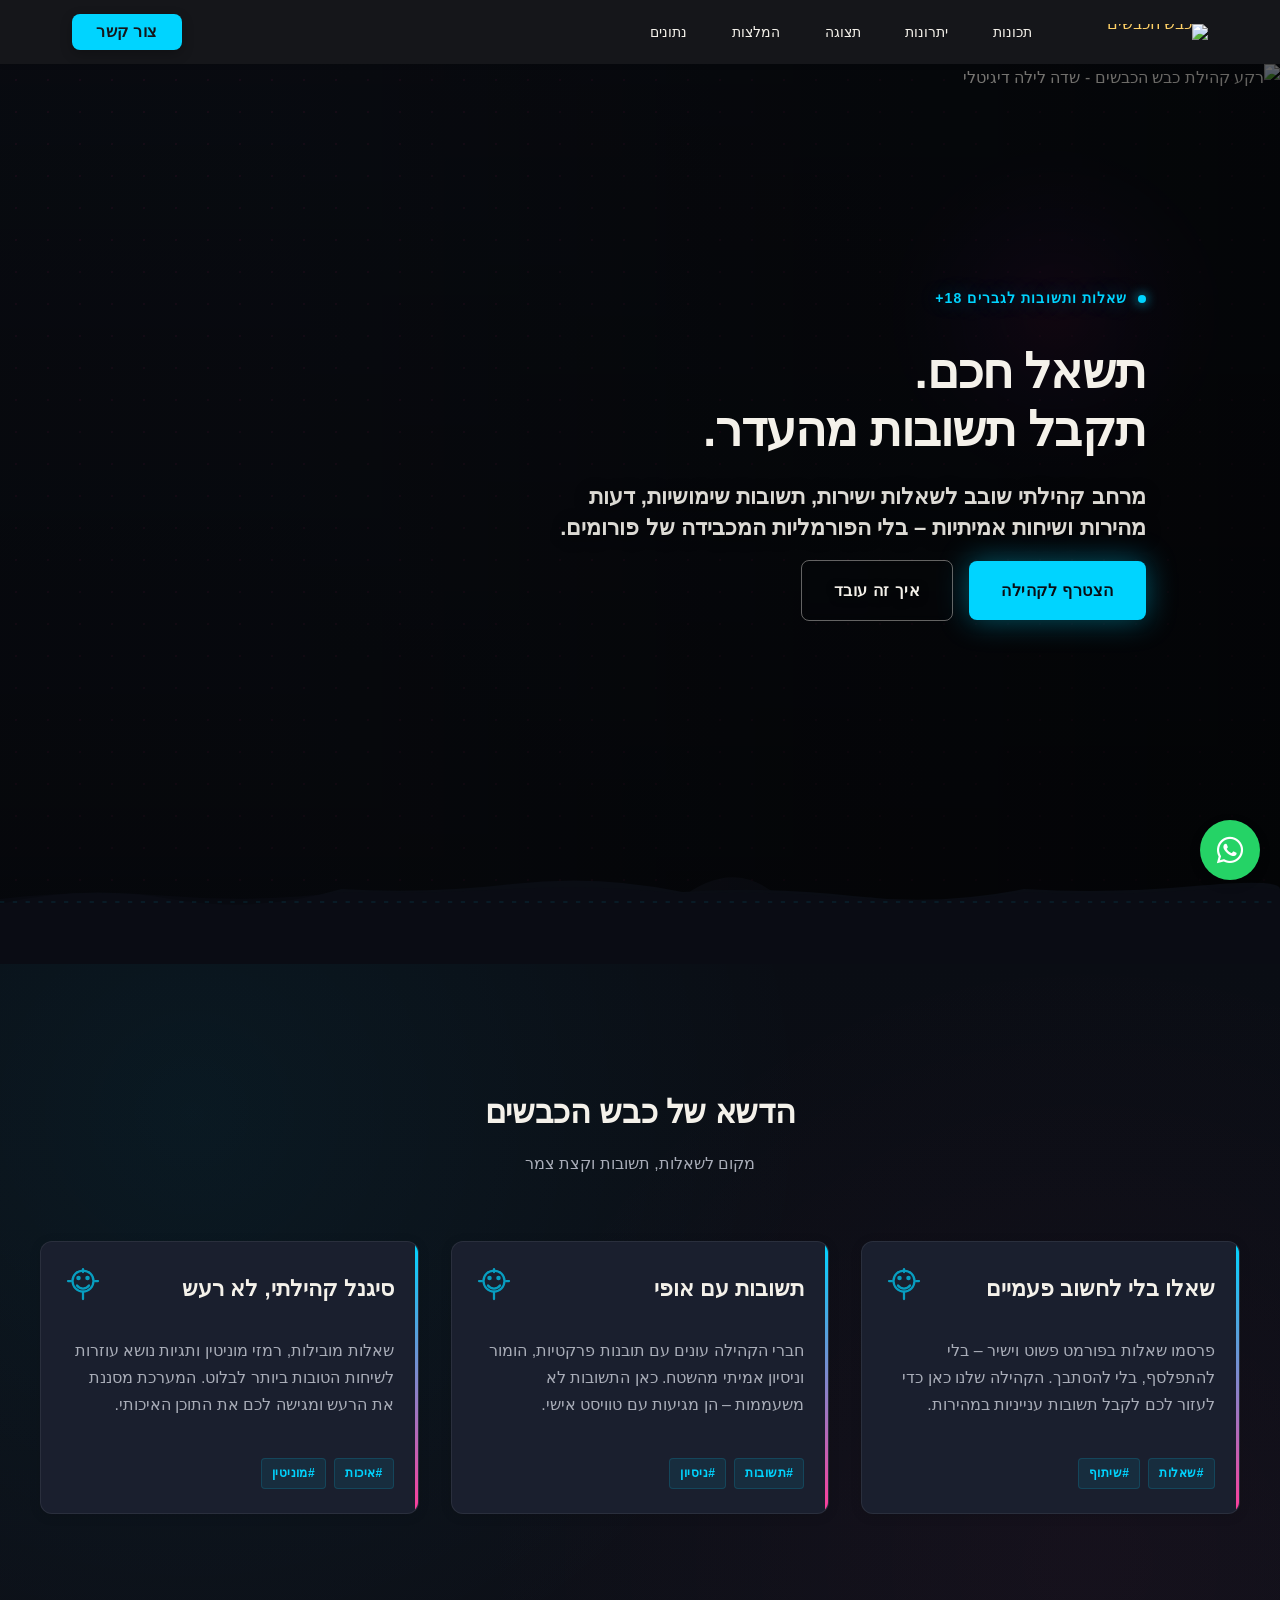
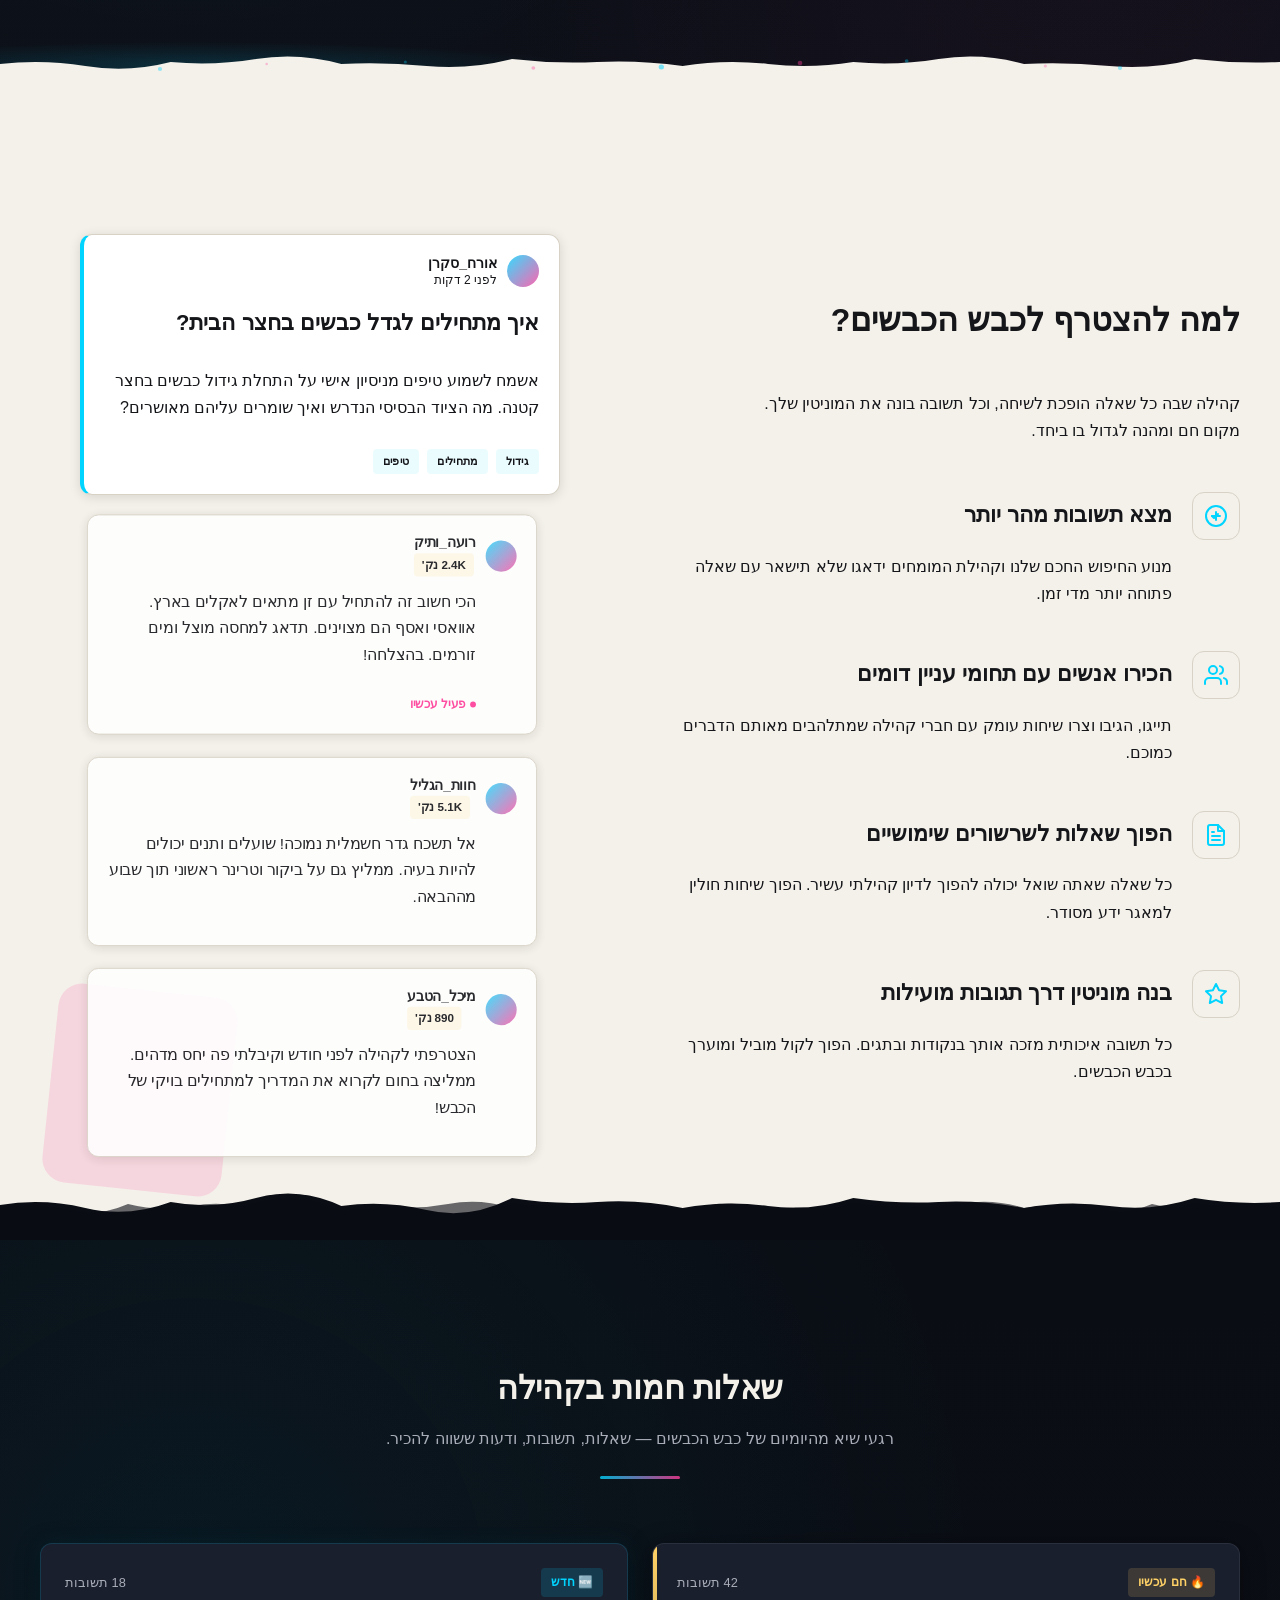
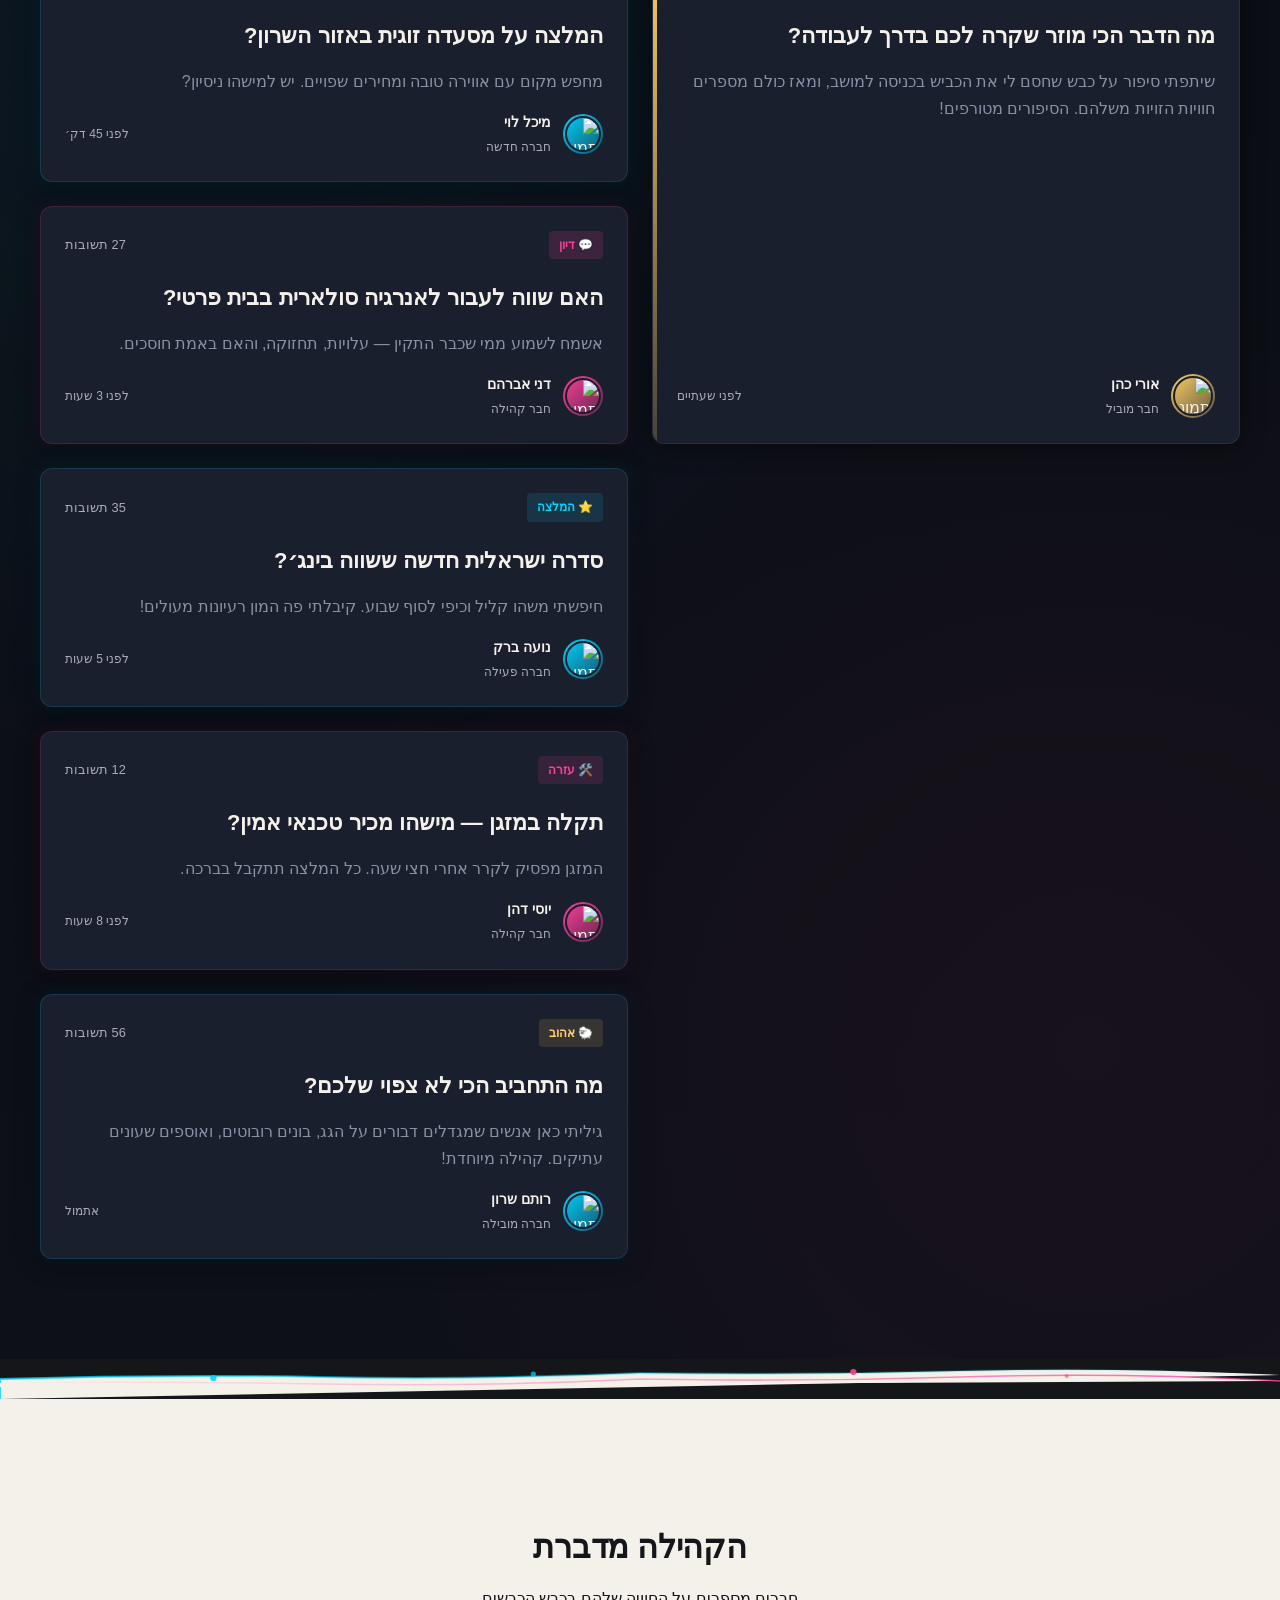
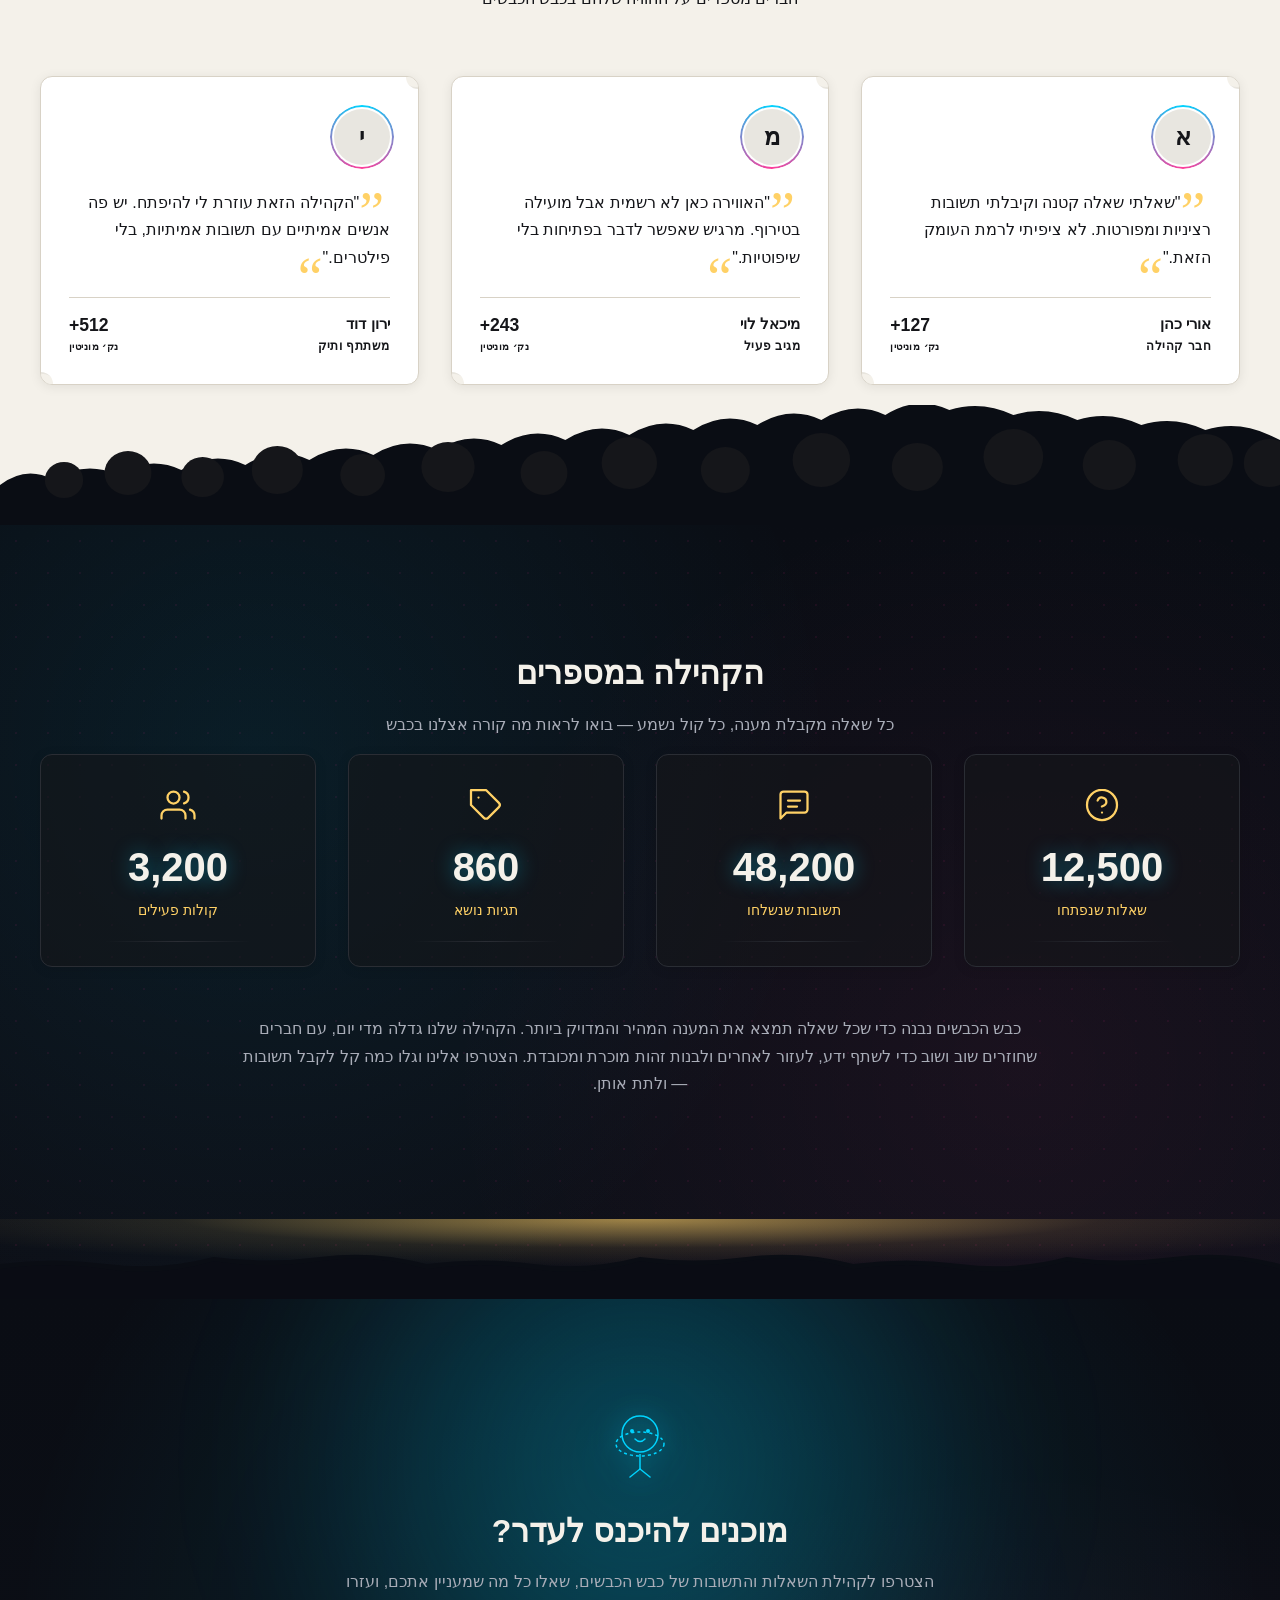
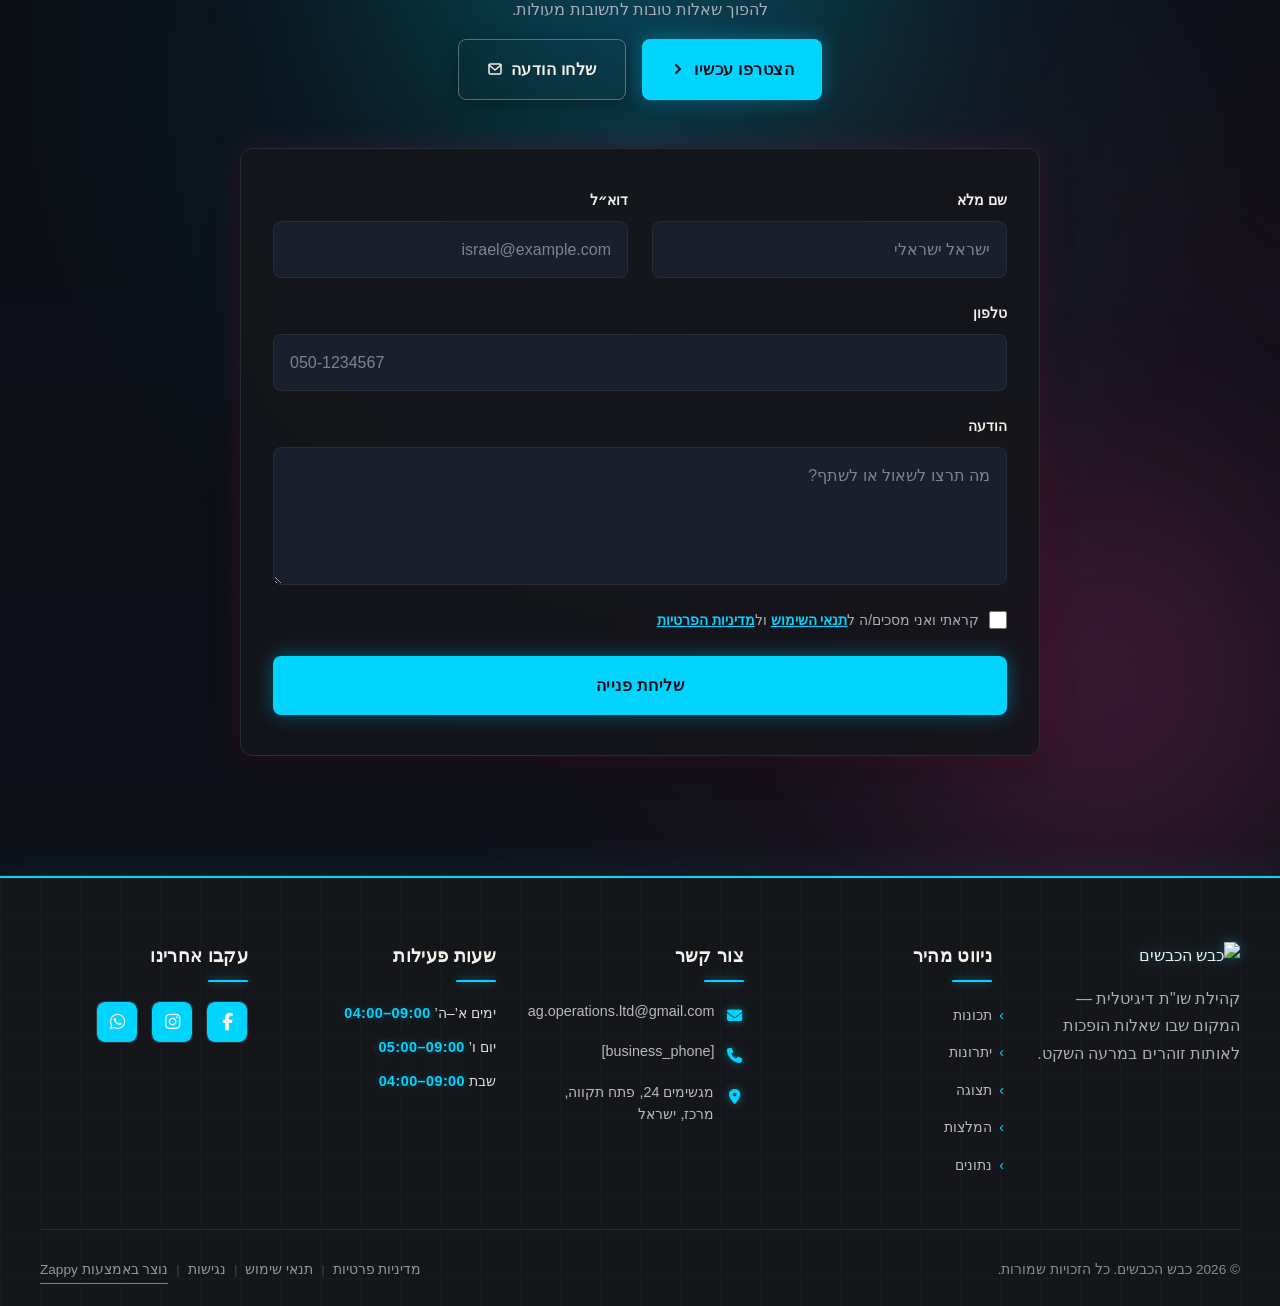
==== commit 413d6f2e: "Background sync: Progressive GitHub Sync" ====
--- a/public/index.html
+++ b/public/index.html
@@ -1 +1 @@
-<!doctype html><html dir="rtl" lang="he"><head><meta charset="UTF-8"><meta content="width=device-width,initial-scale=1" name="viewport"><meta content="index, follow" name="robots"><title>שואלים ועונים, מתחברים בקהילה — כבש הכבשים</title><meta content="פלטפורמת קהילה תוססת לשאלות ותשובות עם טאץ&#39; כבשים שובב. הצטרפו עכשיו ל&#39;כבש הכבשים&#39;, שתפו ידע, גלו תובנות חדשות ובנו קשרים בקהילה הכי חמה ומגבשת ברשת." name="description"><meta content="כבש הכבשים, קהילת שאלות ותשובות, פורום ישראלי, שיתוף ידע, חיבורים קהילתיים" name="keywords"><link href="/assets/favicon.ico" rel="icon" type="image/x-icon"><link href="/assets/favicon-16x16.png" rel="icon" type="image/png" sizes="16x16"><link href="/assets/favicon-32x32.png" rel="icon" type="image/png" sizes="32x32"><link href="/assets/favicon-48x48.png" rel="icon" type="image/png" sizes="48x48"><link href="/assets/favicon-192x192.png" rel="icon" type="image/png" sizes="192x192"><link href="/assets/favicon-512x512.png" rel="icon" type="image/png" sizes="512x512"><link href="/assets/apple-touch-icon.png" rel="apple-touch-icon"><script>!function(){"use strict";var t="f290a835-9b60-4371-9360-ef9da133f06e",e="https://api.zappy5.com/api/analytics/track",a=18e5,n=2592e6,o=!0,i=!0,r=!0;var s=function(){var e="zappy_visitor_"+t,a=null;try{if(a=localStorage.getItem(e)){var o=JSON.parse(a),i=Date.now();if(i-o.created<n)return o.lastSeen=i,localStorage.setItem(e,JSON.stringify(o)),o.id}}catch(t){console.warn("Zappy Analytics: LocalStorage not available")}var r="zv_"+Date.now()+"_"+Math.random().toString(36).substr(2,9);try{localStorage.setItem(e,JSON.stringify({id:r,created:Date.now(),lastSeen:Date.now()}))}catch(t){}return r}(),c=function(){var e="zappy_session_"+t,n=null;try{if(n=sessionStorage.getItem(e)){var o=JSON.parse(n),i=Date.now();if(i-o.timestamp<a)return o.timestamp=i,sessionStorage.setItem(e,JSON.stringify(o)),o.id}}catch(t){console.warn("Zappy Analytics: SessionStorage not available")}var r="zs_"+Date.now()+"_"+Math.random().toString(36).substr(2,9);try{sessionStorage.setItem(e,JSON.stringify({id:r,timestamp:Date.now()}))}catch(t){}return r}();function l(a,n){n=n||{};var o={website_id:t,event_type:a,page_path:window.location.pathname,referrer:document.referrer||"direct",visitor_id:s,session_id:c,metadata:n};if(navigator.sendBeacon){var i=new Blob([JSON.stringify(o)],{type:"application/json"});navigator.sendBeacon(e,i)}else fetch(e,{method:"POST",headers:{"Content-Type":"application/json"},body:JSON.stringify(o),keepalive:!0}).catch(function(t){console.warn("Zappy Analytics: Failed to track event",t)})}o&&l("pageview",{title:document.title,url:window.location.href}),i&&document.addEventListener("click",function(t){var e=t.target;if("BUTTON"===e.tagName||e.closest("button")){var a="BUTTON"===e.tagName?e:e.closest("button");l("click",{element:"button",text:a.textContent.trim().substring(0,100),id:a.id||null,class:a.className||null})}else if("A"===e.tagName||e.closest("a")){var n="A"===e.tagName?e:e.closest("a");l("navigation",{element:"link",text:n.textContent.trim().substring(0,100),href:n.href,external:n.hostname!==window.location.hostname})}},!0),r&&document.addEventListener("submit",function(t){var e=t.target;l("form_submit",{form_id:e.id||null,form_name:e.name||null,form_action:e.action||null,form_method:e.method||"GET"})},!0);var d=Date.now();window.addEventListener("beforeunload",function(){l("page_unload",{time_on_page:Math.floor((Date.now()-d)/1e3),page_path:window.location.pathname})}),window.zappyAnalytics={track:l,getVisitorId:function(){return s},getSessionId:function(){return c}}}()</script><meta content="שואלים ועונים, מתחברים בקהילה — כבש הכבשים" property="og:title"><meta content="פלטפורמת קהילה תוססת לשאלות ותשובות עם טאץ&#39; כבשים שובב. הצטרפו עכשיו ל&#39;כבש הכבשים&#39;, שתפו ידע, גלו תובנות חדשות ובנו קשרים בקהילה הכי חמה ומגבשת ברשת." property="og:description"><meta content="summary_large_image" name="twitter:card"><meta content="שואלים ועונים, מתחברים בקהילה — כבש הכבשים" name="twitter:title"><meta content="פלטפורמת קהילה תוססת לשאלות ותשובות עם טאץ&#39; כבשים שובב. הצטרפו עכשיו ל&#39;כבש הכבשים&#39;, שתפו ידע, גלו תובנות חדשות ובנו קשרים בקהילה הכי חמה ומגבשת ברשת." name="twitter:description"><meta content="website" property="og:type"><meta content="he_IL" property="og:locale"><link href="https://cdnjs.cloudflare.com/ajax/libs/font-awesome/6.4.0/css/all.min.css" rel="stylesheet"><style>.skip-link{position:absolute;top:0;left:0;transform:translateY(-200%);padding:12px 18px;background:var(--bg-dark,#1a1a1a);color:var(--text-light,#fff);font-weight:600;border-radius:0 0 8px 0;z-index:10000}.skip-link:focus{transform:none;outline:2px solid var(--ring,#fff);outline-offset:2px}:focus-visible{outline:2px solid var(--ring,currentColor);outline-offset:3px}</style><link href="/assets/favicon.ico" rel="icon" type="image/x-icon"><link href="/assets/favicon-16x16.png" rel="icon" type="image/png" sizes="16x16"><link href="/assets/favicon-32x32.png" rel="icon" type="image/png" sizes="32x32"><link href="/assets/favicon-48x48.png" rel="icon" type="image/png" sizes="48x48"><link href="/assets/favicon-192x192.png" rel="icon" type="image/png" sizes="192x192"><link href="/assets/favicon-512x512.png" rel="icon" type="image/png" sizes="512x512"><link href="/assets/apple-touch-icon.png" rel="apple-touch-icon"><link href="https://cdn.jsdelivr.net/npm/vanilla-cookieconsent@3/dist/cookieconsent.css" rel="stylesheet"><script src="https://cdn.jsdelivr.net/npm/vanilla-cookieconsent@3/dist/cookieconsent.umd.js"></script><script src="https://cdn.jsdelivr.net/gh/mickidum/acc_toolbar/acctoolbar/acctoolbar.min.js"></script><link href="/styles.css" rel="stylesheet"><script>window.ZAPPY_WEBSITE_ID="f290a835-9b60-4371-9360-ef9da133f06e",window.ZAPPY_API_BASE="https://api.zappy5.com"</script><style id="zappy-dropdown-submenu-styles">#navMenu li:has(.sub-menu),.nav-menu li:has(.sub-menu),.navbar li:has(.sub-menu),nav li:has(.sub-menu){position:relative}#navMenu .sub-menu,.nav-menu .sub-menu,.navbar .sub-menu,nav .sub-menu{display:block!important;position:absolute!important;top:100%;left:0;min-width:220px;background:#fff;border-radius:8px;box-shadow:0 8px 25px rgba(0,0,0,.15);padding:8px 0;opacity:0;visibility:hidden;transform:translateY(10px);transition:all .3s ease;z-index:1000;list-style:none;pointer-events:none}#navMenu li:hover>.sub-menu,.nav-menu li:hover>.sub-menu,.navbar li:hover>.sub-menu,nav li:hover>.sub-menu{opacity:1!important;visibility:visible!important;transform:translateY(0)!important;pointer-events:auto!important}.sub-menu li{list-style:none;margin:0;padding:0}.sub-menu a{display:block!important;padding:10px 16px!important;color:var(--text-dark,#333)!important;font-weight:500;text-decoration:none;white-space:nowrap;transition:background-color .2s}.sub-menu .zappy-nav-child>a{padding-left:28px!important;font-size:.9em!important;opacity:.85!important}[dir=rtl] .sub-menu .zappy-nav-child>a,html[lang=ar] .sub-menu .zappy-nav-child>a,html[lang=he] .sub-menu .zappy-nav-child>a{padding-left:10px!important;padding-right:28px!important}.sub-menu .zappy-nav-parent>a{font-weight:600!important}.sub-menu a:hover{background-color:#f5f5f5}[dir=rtl] .nav-menu .sub-menu,[dir=rtl] .navbar .sub-menu,[dir=rtl] nav .sub-menu,html[lang=ar] .nav-menu .sub-menu,html[lang=ar] .navbar .sub-menu,html[lang=ar] nav .sub-menu,html[lang=he] .nav-menu .sub-menu,html[lang=he] .navbar .sub-menu,html[lang=he] nav .sub-menu{left:auto!important;right:0!important}.sub-menu:empty,.sub-menu:not(:has(li)):not(:has(> a)),.sub-menu:not(:has(li:not(.zappy-hidden-menu-item))):not(:has(> a)){display:none!important;opacity:0!important;visibility:hidden!important;pointer-events:none!important}li:has(.menu-group-title):hover>.sub-menu{opacity:1!important;visibility:visible!important;transform:translateY(0)!important;pointer-events:auto!important}#navMenu>li>.menu-group-title,.nav-menu>li>.menu-group-title{display:inline-block;padding:.5rem 1rem;cursor:default;user-select:none}@media (max-width:768px){#navMenu .sub-menu,.nav-menu .sub-menu,.navbar .sub-menu,nav .sub-menu{position:static!important;transform:none!important;box-shadow:none!important;background:0 0!important;max-height:0;overflow:hidden;opacity:0;visibility:hidden;transition:max-height .3s ease,opacity .3s ease;padding:0!important;border-radius:0!important}#navMenu .sub-menu.mobile-expanded,.nav-menu .sub-menu.mobile-expanded,.navbar .sub-menu.mobile-expanded{max-height:none!important;overflow-y:visible!important;opacity:1!important;visibility:visible!important;padding:8px 0 8px 16px!important}[dir=rtl] .sub-menu.mobile-expanded,html[lang=he] .sub-menu.mobile-expanded{padding:8px 16px 8px 0!important}#navMenu li:hover>.sub-menu,.nav-menu li:hover>.sub-menu,.navbar li:hover>.sub-menu,nav li:hover>.sub-menu{opacity:0;visibility:hidden;pointer-events:none}#navMenu li>.sub-menu.mobile-expanded,.nav-menu li>.sub-menu.mobile-expanded,.navbar li>.sub-menu.mobile-expanded,nav li>.sub-menu.mobile-expanded{opacity:1!important;visibility:visible!important;pointer-events:auto!important}#navMenu li:has(.sub-menu),.nav-menu li:has(.sub-menu),.navbar li:has(.sub-menu),nav li:has(.sub-menu){display:flex!important;flex-wrap:wrap!important;align-items:center!important;position:relative!important;min-height:44px!important}#navMenu li:has(.sub-menu)>a,.nav-menu li:has(.sub-menu)>a,.navbar li:has(.sub-menu)>a,nav li:has(.sub-menu)>a{flex:1!important;min-width:0!important}#navMenu li:has(.sub-menu)>.menu-group-title,.nav-menu li:has(.sub-menu)>.menu-group-title,.navbar li:has(.sub-menu)>.menu-group-title,nav li:has(.sub-menu)>.menu-group-title{flex:1!important;min-width:0!important;padding:0!important;line-height:inherit!important}#navMenu li:has(.sub-menu)>.sub-menu,.nav-menu li:has(.sub-menu)>.sub-menu,.navbar li:has(.sub-menu)>.sub-menu,nav li:has(.sub-menu)>.sub-menu{flex-basis:100%!important;width:100%!important}#navMenu li:has(.sub-menu)>a [class*=arrow],#navMenu li:has(.sub-menu)>a [class*=chevron],.nav-menu li:has(.sub-menu)>a .fa-angle-down,.nav-menu li:has(.sub-menu)>a .fa-chevron-down,.nav-menu li:has(.sub-menu)>a [class*=arrow],.nav-menu li:has(.sub-menu)>a [class*=chevron],nav li:has(.sub-menu)>a [class*=arrow],nav li:has(.sub-menu)>a [class*=chevron]{display:none!important;visibility:hidden!important}.mobile-submenu-toggle{display:flex!important;align-items:center!important;justify-content:center!important;width:44px!important;height:auto!important;background:0 0!important;border:none!important;cursor:pointer!important;color:var(--text-light)!important;position:static!important;flex-shrink:0!important;align-self:stretch!important;z-index:2!important;padding:0!important;margin:0!important}.mobile-submenu-toggle::after{content:''!important;width:0!important;height:0!important;border-left:6px solid transparent!important;border-right:6px solid transparent!important;border-top:7px solid currentColor!important;transition:transform .3s ease!important}.mobile-submenu-toggle.expanded::after{transform:rotate(180deg)!important}.sub-menu a{padding:10px 0!important;display:block!important;color:var(--text-light)!important;white-space:normal!important}.sub-menu .zappy-nav-child>a{padding-left:28px!important;font-size:.9em!important;opacity:.85!important}[dir=rtl] .sub-menu .zappy-nav-child>a,html[lang=ar] .sub-menu .zappy-nav-child>a,html[lang=he] .sub-menu .zappy-nav-child>a{padding-left:0!important;padding-right:28px!important}.sub-menu .zappy-nav-parent>a{font-weight:600!important}#navMenu.active,.nav-menu.active{max-width:100vw!important;overflow-x:hidden!important;box-sizing:border-box!important}.navbar .sub-menu li a,.zappy-products-dropdown .sub-menu a,nav.navbar .sub-menu li a{color:var(--text-light)!important}}@media (min-width:769px){.mobile-submenu-toggle{display:none!important}}</style><style id="zappy-widget-visibility">html[dir=rtl] .whatsapp-float{right:20px!important;left:auto!important}html:not([dir]) .whatsapp-float,html[dir=ltr] .whatsapp-float{left:20px!important;right:auto!important}html[dir=rtl] #mic-access-tool-general-button,html[dir=rtl] #mic-init-access-tool #mic-access-tool-general-button,html[dir=rtl] #mic-init-access-tool .mic-access-tool-general-button,html[dir=rtl] ._access-icon,html[dir=rtl] .mic-access-tool-general-button{left:20px!important;right:auto!important}html:not([dir]) #mic-access-tool-general-button,html:not([dir]) #mic-init-access-tool #mic-access-tool-general-button,html:not([dir]) #mic-init-access-tool .mic-access-tool-general-button,html:not([dir]) ._access-icon,html:not([dir]) .mic-access-tool-general-button,html[dir=ltr] #mic-access-tool-general-button,html[dir=ltr] #mic-init-access-tool #mic-access-tool-general-button,html[dir=ltr] #mic-init-access-tool .mic-access-tool-general-button,html[dir=ltr] ._access-icon,html[dir=ltr] .mic-access-tool-general-button{right:20px!important;left:auto!important}@media (max-width:768px){.whatsapp-float{display:flex!important}}@media (min-width:769px){.whatsapp-float{display:flex!important}}@media (max-width:768px){#mic-access-tool-general-button,#mic-init-access-tool #mic-access-tool-general-button,#mic-init-access-tool .mic-access-tool-general-button,._access-icon,.mic-access-tool-general-button{display:flex!important;visibility:visible!important;opacity:1!important;pointer-events:auto!important}#mic-access-tool-box.opened-mic-access-tool,#mic-init-access-tool #mic-access-tool-box.opened-mic-access-tool,.mic-access-tool-box.opened-mic-access-tool{visibility:visible!important;opacity:1!important;pointer-events:auto!important}}@media (min-width:769px){#mic-access-tool-general-button,#mic-init-access-tool #mic-access-tool-general-button,#mic-init-access-tool .mic-access-tool-general-button,._access-icon,.mic-access-tool-general-button{display:flex!important;visibility:visible!important;opacity:1!important;pointer-events:auto!important}#mic-access-tool-box.opened-mic-access-tool,#mic-init-access-tool #mic-access-tool-box.opened-mic-access-tool,.mic-access-tool-box.opened-mic-access-tool{visibility:visible!important;opacity:1!important;pointer-events:auto!important}}</style></head><body><a href="#main" class="skip-link">דלג לתוכן הראשי</a><nav class="navbar" dir="rtl"><button class="mobile-toggle" aria-label="Menu" id="mobileToggle"><svg viewBox="0 0 24 24" fill="none" class="hamburger-icon" height="24" width="24"><path d="M3 12h18M3 6h18M3 18h18" stroke="currentColor" stroke-width="2" stroke-linecap="round"></path></svg> <svg viewBox="0 0 24 24" fill="none" class="close-icon" height="24" width="24" style="display:none"><path d="M18 6L6 18M6 6l12 12" stroke="currentColor" stroke-width="2" stroke-linecap="round"></path></svg></button> <button class="phone-header-btn" aria-label="Call" data-phone="[business_phone]"><svg viewBox="0 0 24 24" fill="currentColor" height="20" width="20"><path d="M22 16.92v3a2 2 0 0 1-2.18 2 19.79 19.79 0 0 1-8.63-3.07 19.5 19.5 0 0 1-6-6 19.79 19.79 0 0 1-3.07-8.67A2 2 0 0 1 4.11 2h3a2 2 0 0 1 2 1.72 12.84 12.84 0 0 0 .7 2.81 2 2 0 0 1-.45 2.11L8.09 9.91a16 16 0 0 0 6 6l1.27-1.27a2 2 0 0 1 2.11-.45 12.84 12.84 0 0 0 2.81.7A2 2 0 0 1 22 16.92z"></path></svg></button><div class="nav-container"><div class="nav-right-group"><div class="nav-brand"><a href="/" class="logo-link"><img alt="כבש הכבשים" src="/assets/site-----image-1.webp" class="logo"></a></div><ul class="nav-menu" id="navMenu"><li><a href="#features">תכונות</a></li><li><a href="#benefits">יתרונות</a></li><li><a href="#showcase">תצוגה</a></li><li><a href="#testimonials">המלצות</a></li><li><a href="#stats">נתונים</a></li><li class="mobile-contact-link nav-cta-mobile-item"><a href="#cta" class="nav-cta-btn">צור קשר</a></li></ul></div><div class="nav-cta-container"><a href="#cta" class="nav-cta-btn">צור קשר</a></div></div></nav><script>window.addEventListener("load",function(){const e=document.querySelector(".navbar, nav, header");if(!e)return void console.log("[Navbar] Navbar element not found");let t=document.getElementById("mobileToggle")||document.querySelector(".mobile-toggle")||document.querySelector(".hamburger")||document.querySelector(".hamburger-menu")||document.querySelector(".menu-toggle")||document.querySelector(".burger-menu")||document.querySelector('[aria-label="Menu"]')||document.querySelector('[aria-label="תפריט"]');const o=document.querySelector(".phone-header-btn"),n=window.getComputedStyle(e);let r=n.backgroundColor;if(console.log("[Navbar] Initial navbar background:",r),"transparent"===r||"rgba(0, 0, 0, 0)"===r||r.startsWith("rgba")&&r.includes(", 0)")){const e=n.backgroundImage;if(e&&"none"!==e)console.log("[Navbar] Navbar has background image/gradient, using dark text"),r="rgb(240, 240, 240)";else{const e=window.getComputedStyle(document.body).backgroundColor;console.log("[Navbar] Navbar transparent, using body background:",e),r=e}}const a=r.match(/\d+/g);if(a&&a.length>=3){const e=(.299*parseInt(a[0])+.587*parseInt(a[1])+.114*parseInt(a[2]))/255;console.log("[Navbar] Mobile button colors preserved from Claude CSS (luminance:",e.toFixed(2)+")");const n=document.createElement("style");n.id="zappy-mobile-nav-fix";document.documentElement.lang;document.documentElement.dir,n.textContent='\n        /* Hide mobile buttons on desktop, show only on mobile */\n        @media (min-width: 769px) {\n          .mobile-toggle,\n          .phone-header-btn {\n            display: none !important;\n          }\n        }\n        \n        /* Show and position mobile buttons correctly on mobile */\n        @media (max-width: 768px) {\n          .navbar,\n          nav.navbar {\n            min-height: 70px !important;\n          }\n\n          .mobile-toggle,\n          .phone-header-btn {\n            position: absolute !important;\n            top: 0 !important;\n            bottom: 0 !important;\n            margin-top: auto !important;\n            margin-bottom: auto !important;\n            transform: none !important;\n            z-index: 1001 !important;\n            display: flex !important;\n            align-items: center !important;\n            justify-content: center !important;\n            width: 36px !important;\n            height: 36px !important;\n            border-radius: 50% !important;\n            border: none !important;\n            cursor: pointer !important;\n            padding: 6px !important;\n            background: none !important;\n            color: var(--nav-text, var(--text-light)) !important;\n            touch-action: manipulation !important;\n            -webkit-tap-highlight-color: transparent !important;\n          }\n\n          html[data-zappy-site-type="ecommerce"] .phone-header-btn,\n          body[data-zappy-site-type="ecommerce"] .phone-header-btn,\n          html[data-zappy-site-type="ecommerce"] header .phone-header-btn,\n          html[data-zappy-site-type="ecommerce"] nav .phone-header-btn {\n            display: none !important;\n            visibility: hidden !important;\n            width: 0 !important;\n            height: 0 !important;\n            min-width: 0 !important;\n            overflow: hidden !important;\n          }\n          \n          /* LTR positioning (default): hamburger LEFT, phone RIGHT */\n          html:not([dir="rtl"]):not([lang="he"]):not([lang="ar"]) .mobile-toggle,\n          html[dir="ltr"] .mobile-toggle {\n            left: 12px !important;\n            right: auto !important;\n          }\n          html:not([dir="rtl"]):not([lang="he"]):not([lang="ar"]) .phone-header-btn,\n          html[dir="ltr"] .phone-header-btn {\n            right: 12px !important;\n            left: auto !important;\n          }\n          \n          /* RTL positioning: hamburger RIGHT, phone LEFT */\n          html[dir="rtl"] .mobile-toggle,\n          html[lang="he"] .mobile-toggle,\n          html[lang="ar"] .mobile-toggle {\n            right: 12px !important;\n            left: auto !important;\n          }\n          html[dir="rtl"] .phone-header-btn,\n          html[lang="he"] .phone-header-btn,\n          html[lang="ar"] .phone-header-btn {\n            left: 12px !important;\n            right: auto !important;\n          }\n          \n          /* CRITICAL: Ensure nav-container has min-height on mobile */\n          /* All children are positioned absolutely/fixed on mobile, so height:auto collapses to 0 */\n          .nav-container {\n            min-height: 70px !important;\n            position: relative !important;\n          }\n          \n          /* Ensure SVG icons are properly sized and inherit color */\n          .mobile-toggle svg,\n          .phone-header-btn svg {\n            width: 24px !important;\n            height: 24px !important;\n            /* Don\'t force display - let JavaScript control hamburger/close toggle */\n          }\n          \n          /* Reset nav-cta-container on mobile - remove desktop box-shadow/padding */\n          /* that creates a visible ghost box when CTA button is hidden */\n          .nav-cta-container {\n            box-shadow: none !important;\n            padding: 0 !important;\n          }\n          \n          /* Hide nav-cta-container entirely on mobile when there\'s no lang-switcher */\n          /* (only the CTA button is inside, and it\'s hidden on mobile) */\n          .nav-cta-container:not(:has(.lang-switcher)) {\n            display: none !important;\n          }\n          \n          /* CRITICAL: Prevent hero image fade gradient from bleeding over headline text */\n          /* The .image-fade-gradient has bottom: -30px (extends below parent) */\n          /* On mobile stacked layout, this overlaps the h1 text below the image */\n          .hero-image-column {\n            overflow: hidden !important;\n          }\n          .image-fade-gradient {\n            bottom: 0 !important;\n          }\n          \n          /* Hide desktop language switcher on mobile - hamburger menu handles it */\n          /* High specificity to override stored CSS */\n          .lang-switcher,\n          .nav-cta-container .lang-switcher,\n          .nav-container .lang-switcher,\n          .navbar .lang-switcher,\n          .navbar .nav-cta-container .lang-switcher {\n            display: none !important;\n          }\n        }\n      ';const r=document.getElementById("zappy-mobile-nav-fix");r&&r.remove(),document.head.appendChild(n),console.log("[Navbar] Critical CSS injected for mobile nav positioning");const i=window.innerWidth<=768;if(t){const e=t.querySelector(".hamburger-icon"),o=t.querySelector(".close-icon");e&&(e.style.setProperty("width","24px","important"),e.style.setProperty("height","24px","important"),e.style.setProperty("display","block","important")),o&&(o.style.setProperty("width","24px","important"),o.style.setProperty("height","24px","important"),o.style.setProperty("display","none","important")),i?(t.style.setProperty("position","absolute","important"),t.style.setProperty("top","0","important"),t.style.setProperty("bottom","0","important"),t.style.setProperty("margin-top","auto","important"),t.style.setProperty("margin-bottom","auto","important"),t.style.setProperty("transform","none","important"),t.style.setProperty("z-index","1001","important"),t.style.removeProperty("left"),t.style.removeProperty("right"),console.log("[Navbar] Mobile toggle positioning applied (mobile viewport)")):(t.style.removeProperty("position"),t.style.removeProperty("top"),t.style.removeProperty("transform"),t.style.removeProperty("z-index"),t.style.removeProperty("left"),t.style.removeProperty("right"),console.log("[Navbar] Desktop viewport - cleared mobile toggle inline positioning"))}if(o){const e=o.querySelector("svg");e&&(e.style.width="24px",e.style.height="24px",e.setAttribute("width","24"),e.setAttribute("height","24")),i?(o.style.setProperty("position","absolute","important"),o.style.setProperty("top","0","important"),o.style.setProperty("bottom","0","important"),o.style.setProperty("margin-top","auto","important"),o.style.setProperty("margin-bottom","auto","important"),o.style.setProperty("transform","none","important"),o.style.setProperty("z-index","1001","important"),o.style.removeProperty("left"),o.style.removeProperty("right"),console.log("[Navbar] Phone button positioning applied (mobile viewport)")):(o.style.removeProperty("position"),o.style.removeProperty("top"),o.style.removeProperty("transform"),o.style.removeProperty("z-index"),o.style.removeProperty("left"),o.style.removeProperty("right"),console.log("[Navbar] Desktop viewport - cleared phone button inline positioning"))}}else console.log("[Navbar] Could not parse background color:",r);t=document.getElementById("mobileToggle")||document.querySelector(".mobile-toggle")||document.querySelector(".hamburger")||document.querySelector(".hamburger-menu")||document.querySelector(".menu-toggle")||document.querySelector(".burger-menu")||document.querySelector('[aria-label="Menu"]')||document.querySelector('[aria-label="תפריט"]');const i=document.getElementById("navMenu")||document.querySelector(".nav-menu")||document.querySelector(".nav-links")||document.querySelector("nav ul:not(.submenu)");if(!t||!i)return void console.log("[Navbar] Mobile toggle or menu not found:",{toggle:!!t,menu:!!i});i.id||(i.id="navMenu"),console.log("[Navbar] Initializing mobile menu...");const l=t.cloneNode(!0);t.parentNode.replaceChild(l,t);var s=0;function p(e){var t=Date.now();t-s<300||(s=t,function(e){e.preventDefault(),e.stopPropagation();const t=l.querySelector(".hamburger-icon"),o=l.querySelector(".close-icon");i.classList.contains("active")?(i.classList.remove("active"),t&&t.style.setProperty("display","block","important"),o&&o.style.setProperty("display","none","important"),document.body.style.overflow="",document.body.classList.remove("menu-open"),console.log("[Navbar] Menu closed")):(i.classList.add("active"),t&&t.style.setProperty("display","none","important"),o&&o.style.setProperty("display","block","important"),document.body.style.overflow="hidden",document.body.classList.add("menu-open"),console.log("[Navbar] Menu opened"))}(e))}l.addEventListener("click",p),l.addEventListener("touchend",p),document.addEventListener("keydown",function(e){if(("Escape"===e.key||"Esc"===e.key)&&i.classList.contains("active")){const e=l.querySelector(".hamburger-icon"),t=l.querySelector(".close-icon");i.classList.remove("active"),e&&e.style.setProperty("display","block","important"),t&&t.style.setProperty("display","none","important"),document.body.style.overflow="",document.body.classList.remove("menu-open"),console.log("[Navbar] Menu closed (Escape)")}}),i.querySelectorAll("a").forEach(function(e){e.addEventListener("click",function(){if("#"===this.getAttribute("href"))return;const e=l.querySelector(".hamburger-icon"),t=l.querySelector(".close-icon");i.classList.remove("active"),e&&e.style.setProperty("display","block","important"),t&&t.style.setProperty("display","none","important"),document.body.style.overflow="",document.body.classList.remove("menu-open"),console.log("[Navbar] Menu closed (link clicked)")})});var m=i.querySelectorAll(".dropdown-toggle");m.forEach(function(e){e.addEventListener("click",function(e){e.preventDefault(),e.stopPropagation();var t=this.closest(".nav-dropdown");t&&(t.parentNode.querySelectorAll(".nav-dropdown.open").forEach(function(e){e!==t&&e.classList.remove("open")}),t.classList.toggle("open"),console.log("[Navbar] Dropdown toggled:",t.classList.contains("open")?"open":"closed"))})}),document.addEventListener("click",function(e){e.target.closest(".nav-dropdown")||document.querySelectorAll(".nav-dropdown.open").forEach(function(e){e.classList.remove("open")})}),console.log("[Navbar] Dropdown handlers initialized for "+m.length+" dropdowns"),o&&o.addEventListener("click",function(){const e=document.querySelectorAll('a[href^="tel:"]'),t=e.length>0?e[0].getAttribute("href").replace("tel:",""):"[business_phone]";window.location.href="tel:"+t,console.log("[Navbar] Phone button clicked")}),console.log("[Navbar] Mobile menu initialized successfully")})</script><main id="main"><section class="index-hero-section" data-band-index="0" data-layout-spec="בית-hero" id="hero" data-hero-type="fullscreen-scrim"><img alt="רקע קהילת כבש הכבשים - שדה לילה דיגיטלי" src="/assets/site-index-hero-image-1.webp" data-context="Abstract night pasture scene with dark charcoal gradients, faint digital grid lines extending to the horizon, floating glowing speech bubbles with neon cyan and magenta outlines, and a minimal neon line-art sheep silhouette standing in the distance. The mood is premium electric night with a tech-community vibe." data-placeholder="index-hero-image-1" height="1080" loading="eager" width="1920" class="hero-bg-image" data-hero-bg="true" fetchpriority="high"><div class="hero-scrim" aria-hidden="true"></div><div class="hero-decorations" aria-hidden="true"><div class="deco-signal-glow"></div><div class="deco-flock-silhouette"><svg viewBox="0 0 600 200" fill="none" xmlns="http://www.w3.org/2000/svg"><path d="M50,180 Q80,120 130,150 Q180,110 220,160 Q260,130 300,170 Q340,140 380,175 Q420,145 460,180 Q500,150 550,185 L600,200 L0,200 Z" fill="#1A1F2E" opacity="0.85"></path><circle cx="120" cy="160" r="18" fill="#1A1F2E" opacity="0.9"></circle><circle cx="280" cy="170" r="22" fill="#1A1F2E" opacity="0.9"></circle><circle cx="450" cy="165" r="20" fill="#1A1F2E" opacity="0.9"></circle></svg></div></div><div class="hero-content"><div class="hero-eyebrow"><span class="eyebrow-dot"></span> <span>שאלות ותשובות לגברים 18+</span></div><h1 class="hero-headline">תשאל חכם.<br>תקבל תשובות מהעדר.</h1><h3 class="hero-subtitle">מרחב קהילתי שובב לשאלות ישירות, תשובות שימושיות, דעות מהירות ושיחות אמיתיות – בלי הפורמליות המכבידה של פורומים.</h3><div class="hero-ctas"><a href="#" class="cta-primary">הצטרף לקהילה</a> <a href="#" class="cta-secondary">איך זה עובד</a></div></div><div class="hero-divider-wrapper" aria-hidden="true"><svg viewBox="0 0 1200 120" xmlns="http://www.w3.org/2000/svg" preserveAspectRatio="none" data-no-icon-edit="true"><defs><linearGradient id="pastureGlow" x1="0%" x2="100%" y1="0%" y2="0%"><stop offset="0%" stop-color="#00D4FF" stop-opacity="0.3"></stop><stop offset="50%" stop-color="#00D4FF" stop-opacity="0.05"></stop><stop offset="100%" stop-color="#00D4FF" stop-opacity="0"></stop></linearGradient></defs><path d="M0,120 L0,60 Q80,40 160,55 T320,45 Q400,50 480,40 T640,48 Q720,42 800,52 T960,45 Q1040,50 1120,42 T1200,45 L1200,120 Z" fill="#0A0D14"></path><path d="M0,120 L0,55 Q80,45 160,52 T320,48 Q400,50 480,45 T640,50 Q720,46 800,54 T960,48 Q1040,52 1120,46 T1200,48 L1200,120 Z" fill="#0A0D14" opacity="0.6"></path><line x1="0" x2="1200" y1="58" y2="58" stroke="#00D4FF" stroke-width="1" opacity="0.15" stroke-dasharray="4 8"></line></svg></div></section><section class="index-features-section" data-band-index="1" data-layout-spec="בית-features" id="features" dir="rtl"><div class="index-features-section__container"><div class="index-features-section__header"><h2 class="index-features-section__title">הדשא של כבש הכבשים</h2><p class="index-features-section__subtitle">מקום לשאלות, תשובות וקצת צמר</p></div><div class="index-features-section__grid"><article class="index-features-section__card"><div class="index-features-section__card-glow"></div><div class="index-features-section__card-header"><h3 class="index-features-section__card-title">שאלו בלי לחשוב פעמיים</h3><div class="index-features-section__card-icon" aria-hidden="true"><svg viewBox="0 0 24 24" fill="none" data-element-type="icon" data-icon-type="svg" xmlns="http://www.w3.org/2000/svg"><circle cx="12" cy="10" r="7" stroke="currentColor" stroke-width="1.5"></circle><circle cx="9" cy="8" r="1.5" fill="currentColor"></circle><circle cx="15" cy="8" r="1.5" fill="currentColor"></circle><path d="M8 13C8 13 9.5 15 12 15C14.5 15 16 13 16 13" stroke="currentColor" stroke-width="1.5" stroke-linecap="round"></path><path d="M12 2V4" stroke="currentColor" stroke-width="1.5" stroke-linecap="round"></path><path d="M12 17V22" stroke="currentColor" stroke-width="1.5" stroke-linecap="round"></path><path d="M2 10H4" stroke="currentColor" stroke-width="1.5" stroke-linecap="round"></path><path d="M20 10H22" stroke="currentColor" stroke-width="1.5" stroke-linecap="round"></path></svg></div></div><p class="index-features-section__card-text">פרסמו שאלות בפורמט פשוט וישיר – בלי להתפלסף, בלי להסתבך. הקהילה שלנו כאן כדי לעזור לכם לקבל תשובות ענייניות במהירות.</p><div class="index-features-section__card-tags"><span class="index-features-section__tag">#שאלות</span> <span class="index-features-section__tag">#שיתוף</span></div></article><article class="index-features-section__card"><div class="index-features-section__card-glow"></div><div class="index-features-section__card-header"><h3 class="index-features-section__card-title">תשובות עם אופי</h3><div class="index-features-section__card-icon" aria-hidden="true"><svg viewBox="0 0 24 24" fill="none" data-element-type="icon" data-icon-type="svg" xmlns="http://www.w3.org/2000/svg"><circle cx="12" cy="10" r="7" stroke="currentColor" stroke-width="1.5"></circle><circle cx="9" cy="8" r="1.5" fill="currentColor"></circle><circle cx="15" cy="8" r="1.5" fill="currentColor"></circle><path d="M8 13C8 13 9.5 15 12 15C14.5 15 16 13 16 13" stroke="currentColor" stroke-width="1.5" stroke-linecap="round"></path><path d="M12 2V4" stroke="currentColor" stroke-width="1.5" stroke-linecap="round"></path><path d="M12 17V22" stroke="currentColor" stroke-width="1.5" stroke-linecap="round"></path><path d="M2 10H4" stroke="currentColor" stroke-width="1.5" stroke-linecap="round"></path><path d="M20 10H22" stroke="currentColor" stroke-width="1.5" stroke-linecap="round"></path></svg></div></div><p class="index-features-section__card-text">חברי הקהילה עונים עם תובנות פרקטיות, הומור וניסיון אמיתי מהשטח. כאן התשובות לא משעממות – הן מגיעות עם טוויסט אישי.</p><div class="index-features-section__card-tags"><span class="index-features-section__tag">#תשובות</span> <span class="index-features-section__tag">#ניסיון</span></div></article><article class="index-features-section__card"><div class="index-features-section__card-glow"></div><div class="index-features-section__card-header"><h3 class="index-features-section__card-title">סיגנל קהילתי, לא רעש</h3><div class="index-features-section__card-icon" aria-hidden="true"><svg viewBox="0 0 24 24" fill="none" data-element-type="icon" data-icon-type="svg" xmlns="http://www.w3.org/2000/svg"><circle cx="12" cy="10" r="7" stroke="currentColor" stroke-width="1.5"></circle><circle cx="9" cy="8" r="1.5" fill="currentColor"></circle><circle cx="15" cy="8" r="1.5" fill="currentColor"></circle><path d="M8 13C8 13 9.5 15 12 15C14.5 15 16 13 16 13" stroke="currentColor" stroke-width="1.5" stroke-linecap="round"></path><path d="M12 2V4" stroke="currentColor" stroke-width="1.5" stroke-linecap="round"></path><path d="M12 17V22" stroke="currentColor" stroke-width="1.5" stroke-linecap="round"></path><path d="M2 10H4" stroke="currentColor" stroke-width="1.5" stroke-linecap="round"></path><path d="M20 10H22" stroke="currentColor" stroke-width="1.5" stroke-linecap="round"></path></svg></div></div><p class="index-features-section__card-text">שאלות מובילות, רמזי מוניטין ותגיות נושא עוזרות לשיחות הטובות ביותר לבלוט. המערכת מסננת את הרעש ומגישה לכם את התוכן האיכותי.</p><div class="index-features-section__card-tags"><span class="index-features-section__tag">#איכות</span> <span class="index-features-section__tag">#מוניטין</span></div></article></div></div><div class="index-features-section__divider-wrapper" aria-hidden="true" data-no-icon-edit="true"><svg viewBox="0 0 1200 80" xmlns="http://www.w3.org/2000/svg" preserveAspectRatio="none"><defs><radialGradient cx="15%" cy="40%" id="wool-grad-1" r="30%"><stop offset="0%" stop-color="var(--primary)" stop-opacity="0.15"></stop><stop offset="100%" stop-color="var(--primary)" stop-opacity="0"></stop></radialGradient><radialGradient cx="85%" cy="60%" id="wool-grad-2" r="25%"><stop offset="0%" stop-color="var(--secondary)" stop-opacity="0.1"></stop><stop offset="100%" stop-color="var(--secondary)" stop-opacity="0"></stop></radialGradient></defs><rect height="80" width="1200" fill="url(#wool-grad-1)"></rect><rect height="80" width="1200" fill="url(#wool-grad-2)"></rect><path d="M0,80 L0,30 Q40,25 80,32 T160,28 Q200,32 240,25 T320,30 Q360,28 400,32 T480,25 Q520,30 560,28 T640,32 Q680,25 720,30 T800,28 Q840,32 880,25 T960,30 Q1000,28 1040,32 T1120,25 Q1160,30 1200,28 L1200,80 Z" fill="var(--bg-light)"></path><circle cx="150" cy="35" r="2" fill="var(--primary)" opacity="0.4"></circle><circle cx="380" cy="28" r="1.5" fill="var(--primary)" opacity="0.3"></circle><circle cx="620" cy="33" r="2.5" fill="var(--primary)" opacity="0.5"></circle><circle cx="850" cy="27" r="1.8" fill="var(--primary)" opacity="0.35"></circle><circle cx="1050" cy="34" r="2" fill="var(--primary)" opacity="0.4"></circle><circle cx="250" cy="30" r="1.2" fill="var(--secondary)" opacity="0.3"></circle><circle cx="500" cy="34" r="1.8" fill="var(--secondary)" opacity="0.35"></circle><circle cx="750" cy="29" r="2.2" fill="var(--secondary)" opacity="0.4"></circle><circle cx="980" cy="32" r="1.5" fill="var(--secondary)" opacity="0.3"></circle></svg></div></section><section class="index-benefits-section" data-band-index="2" data-layout-spec="בית-benefits" id="benefits"><div class="index-benefits-section__container"><div class="editorial-grid"><div class="editorial-text"><h2 class="section-title">למה להצטרף לכבש הכבשים?</h2><p class="section-subtitle">קהילה שבה כל שאלה הופכת לשיחה, וכל תשובה בונה את המוניטין שלך. מקום חם ומהנה לגדול בו ביחד.</p><ul class="benefits-list"><li class="benefit-item"><div class="benefit-icon-wrapper"><svg viewBox="0 0 24 24" fill="none" data-element-type="icon" data-icon-type="svg" class="benefit-icon" stroke="currentColor" stroke-linecap="round" stroke-linejoin="round" stroke-width="2"><circle cx="12" cy="12" r="10"></circle><path d="M8 12l2 2 4-4"></path><line x1="12" x2="12" y1="8" y2="16"></line><line x1="8" x2="16" y1="12" y2="12"></line></svg></div><div class="benefit-content"><h3 class="benefit-title">מצא תשובות מהר יותר</h3><p class="benefit-desc">מנוע החיפוש החכם שלנו וקהילת המומחים ידאגו שלא תישאר עם שאלה פתוחה יותר מדי זמן.</p></div></li><li class="benefit-item"><div class="benefit-icon-wrapper"><svg viewBox="0 0 24 24" fill="none" data-element-type="icon" data-icon-type="svg" class="benefit-icon" stroke="currentColor" stroke-linecap="round" stroke-linejoin="round" stroke-width="2"><path d="M17 21v-2a4 4 0 0 0-4-4H5a4 4 0 0 0-4 4v2"></path><circle cx="9" cy="7" r="4"></circle><path d="M23 21v-2a4 4 0 0 0-3-3.87"></path><path d="M16 3.13a4 4 0 0 1 0 7.75"></path></svg></div><div class="benefit-content"><h3 class="benefit-title">הכירו אנשים עם תחומי עניין דומים</h3><p class="benefit-desc">תייגו, הגיבו וצרו שיחות עומק עם חברי קהילה שמתלהבים מאותם הדברים כמוכם.</p></div></li><li class="benefit-item"><div class="benefit-icon-wrapper"><svg viewBox="0 0 24 24" fill="none" data-element-type="icon" data-icon-type="svg" class="benefit-icon" stroke="currentColor" stroke-linecap="round" stroke-linejoin="round" stroke-width="2"><path d="M14 2H6a2 2 0 0 0-2 2v16a2 2 0 0 0 2 2h12a2 2 0 0 0 2-2V8z"></path><polyline points="14 2 14 8 20 8"></polyline><line x1="16" x2="8" y1="13" y2="13"></line><line x1="16" x2="8" y1="17" y2="17"></line><polyline points="10 9 9 9 8 9"></polyline></svg></div><div class="benefit-content"><h3 class="benefit-title">הפוך שאלות לשרשורים שימושיים</h3><p class="benefit-desc">כל שאלה שאתה שואל יכולה להפוך לדיון קהילתי עשיר. הפוך שיחות חולין למאגר ידע מסודר.</p></div></li><li class="benefit-item"><div class="benefit-icon-wrapper"><svg viewBox="0 0 24 24" fill="none" data-element-type="icon" data-icon-type="svg" class="benefit-icon" stroke="currentColor" stroke-linecap="round" stroke-linejoin="round" stroke-width="2"><polygon points="12 2 15.09 8.26 22 9.27 17 14.14 18.18 21.02 12 17.77 5.82 21.02 7 14.14 2 9.27 8.91 8.26 12 2"></polygon></svg></div><div class="benefit-content"><h3 class="benefit-title">בנה מוניטין דרך תגובות מועילות</h3><p class="benefit-desc">כל תשובה איכותית מזכה אותך בנקודות ובתגים. הפוך לקול מוביל ומוערך בכבש הכבשים.</p></div></li></ul></div><div class="editorial-media"><div class="forum-mockup-wrapper"><div class="mockup-backplate" aria-hidden="true"></div><div class="forum-card main-question"><div class="card-header"><span class="user-avatar" aria-hidden="true"></span><div class="user-info"><span class="user-name">אורח_סקרן</span> <span class="post-time">לפני 2 דקות</span></div></div><h3 class="question-title">איך מתחילים לגדל כבשים בחצר הבית?</h3><p class="question-body">אשמח לשמוע טיפים מניסיון אישי על התחלת גידול כבשים בחצר קטנה. מה הציוד הבסיסי הנדרש ואיך שומרים עליהם מאושרים?</p><div class="tags-row"><span class="tag">גידול</span> <span class="tag">מתחילים</span> <span class="tag">טיפים</span></div></div><div class="forum-card answer-snippet"><div class="card-header"><span class="user-avatar" aria-hidden="true"></span><div class="user-info"><span class="user-name">רועה_ותיק</span> <span class="badge-points">2.4K נק'</span></div></div><p class="answer-body">הכי חשוב זה להתחיל עם זן מתאים לאקלים בארץ. אוואסי ואסף הם מצוינים. תדאג למחסה מוצל ומים זורמים. בהצלחה!</p><div class="meta-row"><span class="active-indicator">פעיל עכשיו</span></div></div><div class="forum-card answer-snippet"><div class="card-header"><span class="user-avatar" aria-hidden="true"></span><div class="user-info"><span class="user-name">חוות_הגליל</span> <span class="badge-points">5.1K נק'</span></div></div><p class="answer-body">אל תשכח גדר חשמלית נמוכה! שועלים ותנים יכולים להיות בעיה. ממליץ גם על ביקור וטרינר ראשוני תוך שבוע מההבאה.</p></div><div class="forum-card answer-snippet"><div class="card-header"><span class="user-avatar" aria-hidden="true"></span><div class="user-info"><span class="user-name">מיכל_הטבע</span> <span class="badge-points">890 נק'</span></div></div><p class="answer-body">הצטרפתי לקהילה לפני חודש וקיבלתי פה יחס מדהים. ממליצה בחום לקרוא את המדריך למתחילים בויקי של הכבש!</p></div></div></div></div></div><div class="index-benefits-divider-wrapper"><svg viewBox="0 0 1200 80" xmlns="http://www.w3.org/2000/svg" preserveAspectRatio="none" data-no-icon-edit="true" aria-hidden="true"><path d="M0,80 L0,45 Q40,38 80,48 T160,42 Q200,50 240,38 T320,46 Q360,40 400,50 T480,38 Q520,45 560,42 T640,48 Q680,40 720,46 T800,38 Q840,44 880,42 T960,48 Q1000,40 1040,46 T1120,38 Q1160,45 1200,42 L1200,80 Z" fill="#0A0D14"></path><path d="M0,80 L0,50 Q40,43 80,53 T160,47 Q200,55 240,43 T320,51 Q360,45 400,55 T480,43 Q520,50 560,47 T640,53 Q680,45 720,51 T800,43 Q840,49 880,47 T960,53 Q1000,45 1040,51 T1120,43 Q1160,50 1200,47 L1200,80 Z" fill="#0A0D14" opacity="0.5"></path><path d="M0,80 L0,48 Q30,42 60,50 T120,44 Q150,52 180,46 T240,50 Q270,44 300,52 T360,46 Q390,50 420,44 T480,48 Q510,42 540,50 T600,44 Q630,52 660,46 T720,50 Q750,44 780,52 T840,46 Q870,50 900,44 T960,48 Q990,42 1020,50 T1080,44 Q1110,52 1140,46 T1200,48 L1200,80 Z" fill="#0A0D14" opacity="0.6"></path></svg></div></section><section class="index-showcase-section" data-band-index="3" data-layout-spec="בית-showcase" id="showcase"><div class="showcase-container"><div class="showcase-header"><h2>שאלות חמות בקהילה</h2><p>רגעי שיא מהיומיום של כבש הכבשים — שאלות, תשובות, ודעות ששווה להכיר.</p><div class="header-signal-line" aria-hidden="true"></div></div><div class="showcase-grid"><article class="showcase-card showcase-card--large"><div class="card-accent-strip" aria-hidden="true"></div><div class="card-content"><div class="card-meta"><span class="card-badge card-badge--hot">🔥 חם עכשיו</span> <span class="card-stats">42 תשובות</span></div><h3>מה הדבר הכי מוזר שקרה לכם בדרך לעבודה?</h3><p>שיתפתי סיפור על כבש שחסם לי את הכביש בכניסה למושב, ומאז כולם מספרים חוויות הזויות משלהם. הסיפורים מטורפים!</p><div class="card-footer"><div class="avatar-ring avatar-ring--gold"><img alt="תמונת פרופיל של משתמש" src="/assets/site-user-avatar-1.webp" data-context="Close-up portrait of a smiling man in his 30s with a beard, casual style, against a neutral dark background" data-placeholder="user-avatar-1" height="40" loading="lazy" width="40"></div><div class="user-info"><span class="user-name">אורי כהן</span> <span class="user-role">חבר מוביל</span></div><span class="card-timestamp">לפני שעתיים</span></div></div></article><article class="showcase-card showcase-card--small showcase-card--cyan"><div class="card-content"><div class="card-meta"><span class="card-badge card-badge--new">🆕 חדש</span> <span class="card-stats">18 תשובות</span></div><h3>המלצה על מסעדה זוגית באזור השרון?</h3><p>מחפש מקום עם אווירה טובה ומחירים שפויים. יש למישהו ניסיון?</p><div class="card-footer"><div class="avatar-ring avatar-ring--cyan"><img alt="תמונת פרופיל של משתמשת" src="/assets/site-user-avatar-2.webp" data-context="Portrait of a young woman with curly dark hair, smiling warmly, casual outfit, dark blurred background" data-placeholder="user-avatar-2" height="36" loading="lazy" width="36"></div><div class="user-info"><span class="user-name">מיכל לוי</span> <span class="user-role">חברה חדשה</span></div><span class="card-timestamp">לפני 45 דק׳</span></div></div></article><article class="showcase-card showcase-card--small showcase-card--magenta"><div class="card-content"><div class="card-meta"><span class="card-badge card-badge--debate">💬 דיון</span> <span class="card-stats">27 תשובות</span></div><h3>האם שווה לעבור לאנרגיה סולארית בבית פרטי?</h3><p>אשמח לשמוע ממי שכבר התקין — עלויות, תחזוקה, והאם באמת חוסכים.</p><div class="card-footer"><div class="avatar-ring avatar-ring--magenta"><img alt="תמונת פרופיל של משתמש" src="/assets/site-user-avatar-3.webp" data-context="Portrait of a man in his 40s with glasses and a friendly expression, outdoors soft focus background" data-placeholder="user-avatar-3" height="36" loading="lazy" width="36"></div><div class="user-info"><span class="user-name">דני אברהם</span> <span class="user-role">חבר קהילה</span></div><span class="card-timestamp">לפני 3 שעות</span></div></div></article><article class="showcase-card showcase-card--small showcase-card--cyan"><div class="card-content"><div class="card-meta"><span class="card-badge card-badge--recommend">⭐ המלצה</span> <span class="card-stats">35 תשובות</span></div><h3>סדרה ישראלית חדשה ששווה בינג׳?</h3><p>חיפשתי משהו קליל וכיפי לסוף שבוע. קיבלתי פה המון רעיונות מעולים!</p><div class="card-footer"><div class="avatar-ring avatar-ring--cyan"><img alt="תמונת פרופיל של משתמשת" src="/assets/site-user-avatar-4.webp" data-context="Portrait of a young woman with a beanie and a bright smile, urban background at dusk" data-placeholder="user-avatar-4" height="36" loading="lazy" width="36"></div><div class="user-info"><span class="user-name">נועה ברק</span> <span class="user-role">חברה פעילה</span></div><span class="card-timestamp">לפני 5 שעות</span></div></div></article><article class="showcase-card showcase-card--small showcase-card--magenta"><div class="card-content"><div class="card-meta"><span class="card-badge card-badge--help">🛠️ עזרה</span> <span class="card-stats">12 תשובות</span></div><h3>תקלה במזגן — מישהו מכיר טכנאי אמין?</h3><p>המזגן מפסיק לקרר אחרי חצי שעה. כל המלצה תתקבל בברכה.</p><div class="card-footer"><div class="avatar-ring avatar-ring--magenta"><img alt="תמונת פרופיל של משתמש" src="/assets/site-user-avatar-5.webp" data-context="Portrait of a man in his 50s with a kind face, simple grey shirt, blurred home interior background" data-placeholder="user-avatar-5" height="36" loading="lazy" width="36"></div><div class="user-info"><span class="user-name">יוסי דהן</span> <span class="user-role">חבר קהילה</span></div><span class="card-timestamp">לפני 8 שעות</span></div></div></article><article class="showcase-card showcase-card--small showcase-card--cyan"><div class="card-content"><div class="card-meta"><span class="card-badge card-badge--favorite">🐑 אהוב</span> <span class="card-stats">56 תשובות</span></div><h3>מה התחביב הכי לא צפוי שלכם?</h3><p>גיליתי כאן אנשים שמגדלים דבורים על הגג, בונים רובוטים, ואוספים שעונים עתיקים. קהילה מיוחדת!</p><div class="card-footer"><div class="avatar-ring avatar-ring--cyan"><img alt="תמונת פרופיל של משתמשת" src="/assets/site-user-avatar-6.webp" data-context="Portrait of a smiling woman in her late 20s with a colorful scarf, creative studio background" data-placeholder="user-avatar-6" height="36" loading="lazy" width="36"></div><div class="user-info"><span class="user-name">רותם שרון</span> <span class="user-role">חברה מובילה</span></div><span class="card-timestamp">אתמול</span></div></div></article></div></div><div class="index-showcase-divider-wrapper" aria-hidden="true"><svg viewBox="0 0 1200 80" xmlns="http://www.w3.org/2000/svg" preserveAspectRatio="none" data-no-icon-edit="true" aria-hidden="true"><defs><linearGradient id="signalCyan" x1="0%" x2="100%" y1="0%" y2="0%"><stop offset="0%" stop-color="#00D4FF" stop-opacity="0.8"></stop><stop offset="100%" stop-color="#00D4FF" stop-opacity="0"></stop></linearGradient><linearGradient id="signalMagenta" x1="100%" x2="0%" y1="0%" y2="0%"><stop offset="0%" stop-color="#FF3D9A" stop-opacity="0.8"></stop><stop offset="100%" stop-color="#FF3D9A" stop-opacity="0"></stop></linearGradient></defs><rect height="40" width="1200" fill="var(--bg-dark)" x="0" y="40"></rect><path d="M0,80 L0,60 Q150,55 300,58 T600,54 Q750,56 900,52 T1200,56" stroke="url(#signalCyan)" stroke-width="2" fill="var(--bg-light)"></path><path d="M0,68 L0,64 Q150,62 300,65 T600,60 Q750,63 900,58 T1200,62" stroke="url(#signalMagenta)" stroke-width="1.5" fill="var(--bg-light)"></path><circle cx="200" cy="59" r="3" fill="#00D4FF" opacity="0.9"></circle><circle cx="500" cy="55" r="2.5" fill="#00D4FF" opacity="0.7"></circle><circle cx="800" cy="53" r="3" fill="#FF3D9A" opacity="0.9"></circle><circle cx="1000" cy="57" r="2" fill="#FF3D9A" opacity="0.6"></circle></svg></div></section><section class="index-testimonials-section" data-band-index="4" data-layout-spec="בית-testimonials" id="testimonials"><div class="testimonials-container"><div class="testimonials-header"><h2 class="testimonials-title">הקהילה מדברת</h2><p class="testimonials-subtitle">חברים מספרים על החוויה שלהם בכבש הכבשים</p></div><div class="testimonials-grid"><article class="testimonial-card"><div class="card-notch notch-top-right"></div><div class="card-notch notch-bottom-left"></div><div class="testimonial-avatar"><span class="avatar-initial">א</span><div class="avatar-ring"></div></div><blockquote class="testimonial-quote">"שאלתי שאלה קטנה וקיבלתי תשובות רציניות ומפורטות. לא ציפיתי לרמת העומק הזאת."</blockquote><div class="testimonial-footer"><div class="member-info"><span class="member-name">אורי כהן</span> <span class="member-role">חבר קהילה</span></div><div class="reputation-counter"><span class="rep-number">+127</span> <span class="rep-label">נק׳ מוניטין</span></div></div></article><article class="testimonial-card"><div class="card-notch notch-top-right"></div><div class="card-notch notch-bottom-left"></div><div class="testimonial-avatar"><span class="avatar-initial">מ</span><div class="avatar-ring"></div></div><blockquote class="testimonial-quote">"האווירה כאן לא רשמית אבל מועילה בטירוף. מרגיש שאפשר לדבר בפתיחות בלי שיפוטיות."</blockquote><div class="testimonial-footer"><div class="member-info"><span class="member-name">מיכאל לוי</span> <span class="member-role">מגיב פעיל</span></div><div class="reputation-counter"><span class="rep-number">+243</span> <span class="rep-label">נק׳ מוניטין</span></div></div></article><article class="testimonial-card"><div class="card-notch notch-top-right"></div><div class="card-notch notch-bottom-left"></div><div class="testimonial-avatar"><span class="avatar-initial">י</span><div class="avatar-ring"></div></div><blockquote class="testimonial-quote">"הקהילה הזאת עוזרת לי להיפתח. יש פה אנשים אמיתיים עם תשובות אמיתיות, בלי פילטרים."</blockquote><div class="testimonial-footer"><div class="member-info"><span class="member-name">ירון דוד</span> <span class="member-role">משתתף ותיק</span></div><div class="reputation-counter"><span class="rep-number">+512</span> <span class="rep-label">נק׳ מוניטין</span></div></div></article></div></div><div class="index-testimonials-divider-wrapper"><svg viewBox="0 0 1200 120" xmlns="http://www.w3.org/2000/svg" preserveAspectRatio="none" data-no-icon-edit="true" aria-hidden="true"><defs><radialGradient cx="50%" cy="50%" id="woolGrad" r="50%"><stop offset="0%" stop-color="#F4F1EA"></stop><stop offset="100%" stop-color="#D8D2C6"></stop></radialGradient></defs><path d="M0,120 L0,80 Q25,60 50,75 Q80,55 110,70 Q140,50 170,65 Q200,45 230,60 Q260,40 290,55 Q320,35 350,50 Q380,30 410,45 Q440,25 470,40 Q500,20 530,35 Q560,15 590,30 Q620,10 650,25 Q680,5 710,20 Q740,0 770,15 Q800,-5 830,10 Q860,-10 890,5 Q920,-5 950,10 Q980,0 1010,15 Q1040,5 1070,20 Q1100,10 1130,25 Q1160,15 1190,30 L1200,35 L1200,120 Z" fill="#0A0D14"></path><circle cx="60" cy="75" r="18" fill="var(--bg-dark)"></circle><circle cx="120" cy="68" r="22" fill="var(--bg-dark)"></circle><circle cx="190" cy="72" r="20" fill="var(--bg-dark)"></circle><circle cx="260" cy="65" r="24" fill="var(--bg-dark)"></circle><circle cx="340" cy="70" r="21" fill="var(--bg-dark)"></circle><circle cx="420" cy="62" r="25" fill="var(--bg-dark)"></circle><circle cx="510" cy="68" r="22" fill="var(--bg-dark)"></circle><circle cx="590" cy="58" r="26" fill="var(--bg-dark)"></circle><circle cx="680" cy="65" r="23" fill="var(--bg-dark)"></circle><circle cx="770" cy="55" r="27" fill="var(--bg-dark)"></circle><circle cx="860" cy="62" r="24" fill="var(--bg-dark)"></circle><circle cx="950" cy="52" r="28" fill="var(--bg-dark)"></circle><circle cx="1040" cy="60" r="25" fill="var(--bg-dark)"></circle><circle cx="1130" cy="55" r="26" fill="var(--bg-dark)"></circle><circle cx="1190" cy="58" r="24" fill="var(--bg-dark)"></circle></svg></div></section><section class="index-stats-section" data-band-index="5" data-layout-spec="בית-stats" id="stats" dir="rtl"><div class="index-stats-section__container"><h2 class="index-stats-section__title">הקהילה במספרים</h2><p class="index-stats-section__subtitle">כל שאלה מקבלת מענה, כל קול נשמע — בואו לראות מה קורה אצלנו בכבש</p><div class="index-stats-section__metrics-grid"><div class="index-stats-section__metric-card"><svg viewBox="0 0 24 24" fill="none" data-element-type="icon" data-icon-type="svg" class="index-stats-section__metric-icon" stroke="currentColor" stroke-linecap="round" stroke-linejoin="round" stroke-width="1.5"><circle cx="12" cy="12" r="10"></circle><path d="M9.09 9a3 3 0 0 1 5.83 1c0 2-3 3-3 3"></path><line x1="12" x2="12.01" y1="17" y2="17"></line></svg> <span class="index-stats-section__metric-value" data-count="12,500">12,500</span> <span class="index-stats-section__metric-label">שאלות שנפתחו</span><div class="index-stats-section__metric-divider"></div></div><div class="index-stats-section__metric-card"><svg viewBox="0 0 24 24" fill="none" data-element-type="icon" data-icon-type="svg" class="index-stats-section__metric-icon" stroke="currentColor" stroke-linecap="round" stroke-linejoin="round" stroke-width="1.5"><path d="M21 15a2 2 0 0 1-2 2H7l-4 4V5a2 2 0 0 1 2-2h14a2 2 0 0 1 2 2z"></path><path d="M8 9h8"></path><path d="M8 13h6"></path></svg> <span class="index-stats-section__metric-value" data-count="48,200">48,200</span> <span class="index-stats-section__metric-label">תשובות שנשלחו</span><div class="index-stats-section__metric-divider"></div></div><div class="index-stats-section__metric-card"><svg viewBox="0 0 24 24" fill="none" data-element-type="icon" data-icon-type="svg" class="index-stats-section__metric-icon" stroke="currentColor" stroke-linecap="round" stroke-linejoin="round" stroke-width="1.5"><path d="M20.59 13.41l-7.17 7.17a2 2 0 0 1-2.83 0L2 12V2h10l8.59 8.59a2 2 0 0 1 0 2.82z"></path><line x1="7" x2="7.01" y1="7" y2="7"></line></svg> <span class="index-stats-section__metric-value" data-count="860">860</span> <span class="index-stats-section__metric-label">תגיות נושא</span><div class="index-stats-section__metric-divider"></div></div><div class="index-stats-section__metric-card"><svg viewBox="0 0 24 24" fill="none" data-element-type="icon" data-icon-type="svg" class="index-stats-section__metric-icon" stroke="currentColor" stroke-linecap="round" stroke-linejoin="round" stroke-width="1.5"><path d="M17 21v-2a4 4 0 0 0-4-4H5a4 4 0 0 0-4 4v2"></path><circle cx="9" cy="7" r="4"></circle><path d="M23 21v-2a4 4 0 0 0-3-3.87"></path><path d="M16 3.13a4 4 0 0 1 0 7.75"></path></svg> <span class="index-stats-section__metric-value" data-count="3,200">3,200</span> <span class="index-stats-section__metric-label">קולות פעילים</span><div class="index-stats-section__metric-divider"></div></div></div><p class="index-stats-section__description">כבש הכבשים נבנה כדי שכל שאלה תמצא את המענה המהיר והמדויק ביותר. הקהילה שלנו גדלה מדי יום, עם חברים שחוזרים שוב ושוב כדי לשתף ידע, לעזור לאחרים ולבנות זהות מוכרת ומכובדת. הצטרפו אלינו וגלו כמה קל לקבל תשובות — ולתת אותן.</p><a href="#" class="index-stats-section__cta">הצטרפו עכשיו לקהילה</a></div><div class="index-stats-section__divider-wrapper" aria-hidden="true" data-no-icon-edit="true"><svg viewBox="0 0 1200 80" xmlns="http://www.w3.org/2000/svg" preserveAspectRatio="none"><defs><radialGradient cx="50%" cy="0%" id="index-stats-glow" r="60%"><stop offset="0%" stop-color="var(--accent)" stop-opacity="0.6"></stop><stop offset="60%" stop-color="var(--accent)" stop-opacity="0.1"></stop><stop offset="100%" stop-color="var(--accent)" stop-opacity="0"></stop></radialGradient></defs><rect height="80" width="1200" fill="url(#index-stats-glow)" x="0" y="0"></rect><path d="M0,80 L0,45 Q50,38 100,45 T200,38 Q250,45 300,38 T400,45 Q450,38 500,45 T600,38 Q650,45 700,38 T800,45 Q850,38 900,45 T1000,38 Q1050,45 1100,38 T1200,45 L1200,80 Z" fill="#0A0D14"></path><path d="M0,80 L0,50 Q50,42 100,50 T200,42 Q250,50 300,42 T400,50 Q450,42 500,50 T600,42 Q650,50 700,42 T800,50 Q850,42 900,50 T1000,42 Q1050,50 1100,42 T1200,50 L1200,80 Z" fill="#0A0D14" opacity="0.15"></path></svg></div></section><section class="index-cta-section" data-band-index="6" data-layout-spec="בית-cta" id="cta"><div class="index-cta-section__glow-cyan" aria-hidden="true"></div><div class="index-cta-section__glow-magenta" aria-hidden="true"></div><div class="index-cta-section__container"><div class="index-cta-section__sheep-icon" aria-hidden="true"><svg viewBox="0 0 80 80" fill="none" data-element-type="icon" data-icon-type="svg" xmlns="http://www.w3.org/2000/svg"><circle cx="40" cy="35" r="18" stroke="var(--primary)" stroke-width="1.5"></circle><circle cx="32" cy="32" r="2" fill="var(--primary)"></circle><circle cx="48" cy="32" r="2" fill="var(--primary)"></circle><path d="M35 40 Q40 45 45 40" stroke="var(--primary)" stroke-width="1.5" stroke-linecap="round"></path><ellipse cx="40" cy="45" rx="24" ry="12" stroke="var(--primary)" stroke-dasharray="3 3" stroke-width="1.5"></ellipse><line x1="40" x2="40" y1="55" y2="70" stroke="var(--primary)" stroke-width="1.5"></line><line x1="40" x2="30" y1="70" y2="78" stroke="var(--primary)" stroke-width="1.5" stroke-linecap="round"></line><line x1="40" x2="50" y1="70" y2="78" stroke="var(--primary)" stroke-width="1.5" stroke-linecap="round"></line></svg></div><h2 class="index-cta-section__heading">מוכנים להיכנס לעדר?</h2><p class="index-cta-section__subtitle">הצטרפו לקהילת השאלות והתשובות של כבש הכבשים, שאלו כל מה שמעניין אתכם, ועזרו להפוך שאלות טובות לתשובות מעולות.</p><div class="index-cta-section__actions"><a href="#" class="index-cta-section__btn index-cta-section__btn--primary"><span>הצטרפו עכשיו</span> <svg viewBox="0 0 16 16" fill="none" xmlns="http://www.w3.org/2000/svg" aria-hidden="true" height="16" width="16"><path d="M6 4L10 8L6 12" stroke="currentColor" stroke-width="2" stroke-linecap="round" stroke-linejoin="round"></path></svg> </a><a href="#contact-form" class="index-cta-section__btn index-cta-section__btn--secondary"><span>שלחו הודעה</span> <svg viewBox="0 0 16 16" fill="none" xmlns="http://www.w3.org/2000/svg" aria-hidden="true" height="16" width="16"><path d="M2 4L8 9L14 4" stroke="currentColor" stroke-width="1.5" stroke-linecap="round" stroke-linejoin="round"></path><rect height="10" width="12" x="2" y="3" rx="1.5" stroke="currentColor" stroke-width="1.5"></rect></svg></a></div><div class="index-cta-section__form-panel" id="contact-form"><form class="contact-form"><div class="index-cta-section__form-row"><div class="index-cta-section__form-group"><label class="index-cta-section__label" for="cta-name">שם מלא</label> <input class="index-cta-section__input" name="name" type="text" id="cta-name" placeholder="ישראל ישראלי" required=""></div><div class="index-cta-section__form-group"><label class="index-cta-section__label" for="cta-email">דוא״ל</label> <input class="index-cta-section__input" name="email" type="email" id="cta-email" placeholder="israel@example.com" required=""></div></div><div class="index-cta-section__form-group"><label class="index-cta-section__label" for="cta-phone">טלפון</label> <input class="index-cta-section__input" name="phone" type="tel" id="cta-phone" placeholder="050-1234567"></div><div class="index-cta-section__form-group"><label class="index-cta-section__label" for="cta-message">הודעה</label> <textarea class="index-cta-section__input index-cta-section__textarea" id="cta-message" name="message" placeholder="מה תרצו לשאול או לשתף?" required="" rows="4"></textarea></div><div class="privacy-consent"><label class="privacy-consent-label"><input class="privacy-consent-checkbox" name="privacy_consent" type="checkbox" required=""> <span>קראתי ואני מסכים/ה ל<a href="/terms" target="_blank">תנאי השימוש</a> ול<a href="/privacy" target="_blank">מדיניות הפרטיות</a></span></label></div><button class="index-cta-section__submit" type="submit">שליחת פנייה</button></form></div></div></section></main><footer class="site-footer" dir="rtl"><div class="footer-container"><div class="footer-grid"><div class="footer-col footer-info-col"><img alt="כבש הכבשים" src="/assets/online-community-forum-logo.webp" class="logo"><p class="footer-tagline">קהילת שו"ת דיגיטלית — המקום שבו שאלות הופכות לאותות זוהרים במרעה השקט.</p></div><div class="footer-col footer-links-col"><h4>ניווט מהיר</h4><ul class="footer-links"><li><a href="#features">תכונות</a></li><li><a href="#benefits">יתרונות</a></li><li><a href="#showcase">תצוגה</a></li><li><a href="#testimonials">המלצות</a></li><li><a href="#stats">נתונים</a></li></ul></div><div class="footer-col footer-contact-col"><h4>צור קשר</h4><ul class="footer-contact"><li><span class="contact-icon"><i class="fas fa-envelope"></i></span> <span class="contact-text"><a href="mailto:ag.operations.ltd@gmail.com">ag.operations.ltd@gmail.com</a></span></li><li><span class="contact-icon"><i class="fas fa-phone"></i></span> <span class="contact-text"><a href="tel:[business_phone]">[business_phone]</a></span></li><li><a href="https://www.google.com/maps/search/?api=1&amp;query=%D7%9E%D7%92%D7%A9%D7%99%D7%9E%D7%99%D7%9D%2024%2C%20%D7%A4%D7%AA%D7%97%20%D7%AA%D7%A7%D7%95%D7%95%D7%94%2C%20%D7%9E%D7%A8%D7%9B%D7%96%2C%20%D7%99%D7%A9%D7%A8%D7%90%D7%9C" target="_blank" rel="noopener noreferrer"><span class="contact-icon"><i class="fas fa-map-marker-alt"></i></span> <span class="contact-text">מגשימים 24, פתח תקווה, מרכז, ישראל</span></a></li></ul></div><div class="footer-col footer-hours-col"><h4>שעות פעילות</h4><ul class="footer-hours"><li><a href="/"><span class="hours-day">ימים א’–שבת</span> <span class="hours-time">09:00–04:00</span></a></li></ul></div><div class="footer-col footer-social-col"><h4>עקבו אחרינו</h4><div class="footer-social"><a href="#" aria-label="Facebook" data-zappy-social-placeholder="true"><i class="fab fa-facebook-f"></i></a> <a href="#" aria-label="Instagram" data-zappy-social-placeholder="true"><i class="fab fa-instagram"></i></a> <a href="#" aria-label="WhatsApp" data-zappy-social-placeholder="true"><i class="fab fa-whatsapp"></i></a></div></div></div><div class="footer-bottom"><div class="footer-bottom-left"><span class="footer-copyright">© 2026 כבש הכבשים. כל הזכויות שמורות.</span></div><div class="footer-bottom-right"><a href="/privacy">מדיניות פרטיות</a> <span class="footer-separator">|</span> <a href="/terms">תנאי שימוש</a> <span class="footer-separator">|</span> <a href="/accessibility">נגישות</a> <span class="footer-separator">|</span> <a href="https://zappy5.com" class="zappy-attribution" target="_blank">נוצר באמצעות Zappy</a></div></div></div></footer><a href="https://wa.me/[whatsapp_handle]" class="whatsapp-float" aria-label="WhatsApp"><i class="fab fa-whatsapp"></i></a><div data-integration="accessibility:toolbar"></div><script src="/script.js"></script><script id="zappy-mobile-submenu-script">!function(){function e(){if(window.innerWidth>768)return document.querySelectorAll(".mobile-submenu-toggle").forEach(function(e){e.remove()}),void document.querySelectorAll(".sub-menu.mobile-expanded").forEach(function(e){e.classList.remove("mobile-expanded")});document.querySelectorAll(".nav-menu li:has(.sub-menu), nav li:has(.sub-menu), .navbar li:has(.sub-menu), #navMenu li:has(.sub-menu)").forEach(function(e){if(!e.querySelector(".mobile-submenu-toggle")){var t=e.querySelector(".sub-menu"),n=e.querySelector(":scope > a");if(t&&n){var o=document.createElement("button");o.className="mobile-submenu-toggle",o.setAttribute("aria-label","Toggle submenu"),o.setAttribute("type","button"),n.insertAdjacentElement("afterend",o),o.addEventListener("click",function(e){e.preventDefault(),e.stopPropagation(),document.querySelectorAll(".sub-menu.mobile-expanded").forEach(function(e){if(e!==t){e.classList.remove("mobile-expanded");var n=e.parentElement.querySelector(".mobile-submenu-toggle");n&&n.classList.remove("expanded")}}),t.classList.toggle("mobile-expanded"),o.classList.toggle("expanded")})}}})}var t;"loading"===document.readyState?document.addEventListener("DOMContentLoaded",e):e(),window.addEventListener("resize",function(){clearTimeout(t),t=setTimeout(e,250)});var n=new MutationObserver(function(t){t.forEach(function(t){if("attributes"===t.type){var n=t.target;n.classList&&(n.classList.contains("active")||n.classList.contains("open"))&&setTimeout(e,100)}})});setTimeout(function(){document.querySelectorAll(".mobile-menu, .nav-menu, #navMenu, nav").forEach(function(e){n.observe(e,{attributes:!0,attributeFilter:["class","style"]})})},500)}()</script></body></html>+<!doctype html><html dir="rtl" lang="he"><head><meta charset="UTF-8"><meta content="width=device-width,initial-scale=1" name="viewport"><meta content="index, follow" name="robots"><title>שואלים ועונים, מתחברים בקהילה — כבש הכבשים</title><meta content="פלטפורמת קהילה תוססת לשאלות ותשובות עם טאץ&#39; כבשים שובב. הצטרפו עכשיו ל&#39;כבש הכבשים&#39;, שתפו ידע, גלו תובנות חדשות ובנו קשרים בקהילה הכי חמה ומגבשת ברשת." name="description"><meta content="כבש הכבשים, קהילת שאלות ותשובות, פורום ישראלי, שיתוף ידע, חיבורים קהילתיים" name="keywords"><link href="/assets/favicon.ico" rel="icon" type="image/x-icon"><link href="/assets/favicon-16x16.png" rel="icon" type="image/png" sizes="16x16"><link href="/assets/favicon-32x32.png" rel="icon" type="image/png" sizes="32x32"><link href="/assets/favicon-48x48.png" rel="icon" type="image/png" sizes="48x48"><link href="/assets/favicon-192x192.png" rel="icon" type="image/png" sizes="192x192"><link href="/assets/favicon-512x512.png" rel="icon" type="image/png" sizes="512x512"><link href="/assets/apple-touch-icon.png" rel="apple-touch-icon"><script>!function(){"use strict";var t="f290a835-9b60-4371-9360-ef9da133f06e",e="https://api.zappy5.com/api/analytics/track",a=18e5,n=2592e6,o=!0,i=!0,r=!0;var s=function(){var e="zappy_visitor_"+t,a=null;try{if(a=localStorage.getItem(e)){var o=JSON.parse(a),i=Date.now();if(i-o.created<n)return o.lastSeen=i,localStorage.setItem(e,JSON.stringify(o)),o.id}}catch(t){console.warn("Zappy Analytics: LocalStorage not available")}var r="zv_"+Date.now()+"_"+Math.random().toString(36).substr(2,9);try{localStorage.setItem(e,JSON.stringify({id:r,created:Date.now(),lastSeen:Date.now()}))}catch(t){}return r}(),c=function(){var e="zappy_session_"+t,n=null;try{if(n=sessionStorage.getItem(e)){var o=JSON.parse(n),i=Date.now();if(i-o.timestamp<a)return o.timestamp=i,sessionStorage.setItem(e,JSON.stringify(o)),o.id}}catch(t){console.warn("Zappy Analytics: SessionStorage not available")}var r="zs_"+Date.now()+"_"+Math.random().toString(36).substr(2,9);try{sessionStorage.setItem(e,JSON.stringify({id:r,timestamp:Date.now()}))}catch(t){}return r}();function l(a,n){n=n||{};var o={website_id:t,event_type:a,page_path:window.location.pathname,referrer:document.referrer||"direct",visitor_id:s,session_id:c,metadata:n};if(navigator.sendBeacon){var i=new Blob([JSON.stringify(o)],{type:"application/json"});navigator.sendBeacon(e,i)}else fetch(e,{method:"POST",headers:{"Content-Type":"application/json"},body:JSON.stringify(o),keepalive:!0}).catch(function(t){console.warn("Zappy Analytics: Failed to track event",t)})}o&&l("pageview",{title:document.title,url:window.location.href}),i&&document.addEventListener("click",function(t){var e=t.target;if("BUTTON"===e.tagName||e.closest("button")){var a="BUTTON"===e.tagName?e:e.closest("button");l("click",{element:"button",text:a.textContent.trim().substring(0,100),id:a.id||null,class:a.className||null})}else if("A"===e.tagName||e.closest("a")){var n="A"===e.tagName?e:e.closest("a");l("navigation",{element:"link",text:n.textContent.trim().substring(0,100),href:n.href,external:n.hostname!==window.location.hostname})}},!0),r&&document.addEventListener("submit",function(t){var e=t.target;l("form_submit",{form_id:e.id||null,form_name:e.name||null,form_action:e.action||null,form_method:e.method||"GET"})},!0);var d=Date.now();window.addEventListener("beforeunload",function(){l("page_unload",{time_on_page:Math.floor((Date.now()-d)/1e3),page_path:window.location.pathname})}),window.zappyAnalytics={track:l,getVisitorId:function(){return s},getSessionId:function(){return c}}}()</script><meta content="שואלים ועונים, מתחברים בקהילה — כבש הכבשים" property="og:title"><meta content="פלטפורמת קהילה תוססת לשאלות ותשובות עם טאץ&#39; כבשים שובב. הצטרפו עכשיו ל&#39;כבש הכבשים&#39;, שתפו ידע, גלו תובנות חדשות ובנו קשרים בקהילה הכי חמה ומגבשת ברשת." property="og:description"><meta content="summary_large_image" name="twitter:card"><meta content="שואלים ועונים, מתחברים בקהילה — כבש הכבשים" name="twitter:title"><meta content="פלטפורמת קהילה תוססת לשאלות ותשובות עם טאץ&#39; כבשים שובב. הצטרפו עכשיו ל&#39;כבש הכבשים&#39;, שתפו ידע, גלו תובנות חדשות ובנו קשרים בקהילה הכי חמה ומגבשת ברשת." name="twitter:description"><meta content="website" property="og:type"><meta content="he_IL" property="og:locale"><link href="https://cdnjs.cloudflare.com/ajax/libs/font-awesome/6.4.0/css/all.min.css" rel="stylesheet"><style>.skip-link{position:absolute;top:0;left:0;transform:translateY(-200%);padding:12px 18px;background:var(--bg-dark,#1a1a1a);color:var(--text-light,#fff);font-weight:600;border-radius:0 0 8px 0;z-index:10000}.skip-link:focus{transform:none;outline:2px solid var(--ring,#fff);outline-offset:2px}:focus-visible{outline:2px solid var(--ring,currentColor);outline-offset:3px}</style><link href="/assets/favicon.ico" rel="icon" type="image/x-icon"><link href="/assets/favicon-16x16.png" rel="icon" type="image/png" sizes="16x16"><link href="/assets/favicon-32x32.png" rel="icon" type="image/png" sizes="32x32"><link href="/assets/favicon-48x48.png" rel="icon" type="image/png" sizes="48x48"><link href="/assets/favicon-192x192.png" rel="icon" type="image/png" sizes="192x192"><link href="/assets/favicon-512x512.png" rel="icon" type="image/png" sizes="512x512"><link href="/assets/apple-touch-icon.png" rel="apple-touch-icon"><link href="https://cdn.jsdelivr.net/npm/vanilla-cookieconsent@3/dist/cookieconsent.css" rel="stylesheet"><script src="https://cdn.jsdelivr.net/npm/vanilla-cookieconsent@3/dist/cookieconsent.umd.js"></script><script src="https://cdn.jsdelivr.net/gh/mickidum/acc_toolbar/acctoolbar/acctoolbar.min.js"></script><link href="/styles.css" rel="stylesheet"><script>window.ZAPPY_WEBSITE_ID="f290a835-9b60-4371-9360-ef9da133f06e",window.ZAPPY_API_BASE="https://api.zappy5.com"</script><style id="zappy-dropdown-submenu-styles">#navMenu li:has(.sub-menu),.nav-menu li:has(.sub-menu),.navbar li:has(.sub-menu),nav li:has(.sub-menu){position:relative}#navMenu .sub-menu,.nav-menu .sub-menu,.navbar .sub-menu,nav .sub-menu{display:block!important;position:absolute!important;top:100%;left:0;min-width:220px;background:#fff;border-radius:8px;box-shadow:0 8px 25px rgba(0,0,0,.15);padding:8px 0;opacity:0;visibility:hidden;transform:translateY(10px);transition:all .3s ease;z-index:1000;list-style:none;pointer-events:none}#navMenu li:hover>.sub-menu,.nav-menu li:hover>.sub-menu,.navbar li:hover>.sub-menu,nav li:hover>.sub-menu{opacity:1!important;visibility:visible!important;transform:translateY(0)!important;pointer-events:auto!important}.sub-menu li{list-style:none;margin:0;padding:0}.sub-menu a{display:block!important;padding:10px 16px!important;color:var(--text-dark,#333)!important;font-weight:500;text-decoration:none;white-space:nowrap;transition:background-color .2s}.sub-menu .zappy-nav-child>a{padding-left:28px!important;font-size:.9em!important;opacity:.85!important}[dir=rtl] .sub-menu .zappy-nav-child>a,html[lang=ar] .sub-menu .zappy-nav-child>a,html[lang=he] .sub-menu .zappy-nav-child>a{padding-left:10px!important;padding-right:28px!important}.sub-menu .zappy-nav-parent>a{font-weight:600!important}.sub-menu a:hover{background-color:#f5f5f5}[dir=rtl] .nav-menu .sub-menu,[dir=rtl] .navbar .sub-menu,[dir=rtl] nav .sub-menu,html[lang=ar] .nav-menu .sub-menu,html[lang=ar] .navbar .sub-menu,html[lang=ar] nav .sub-menu,html[lang=he] .nav-menu .sub-menu,html[lang=he] .navbar .sub-menu,html[lang=he] nav .sub-menu{left:auto!important;right:0!important}.sub-menu:empty,.sub-menu:not(:has(li)):not(:has(> a)),.sub-menu:not(:has(li:not(.zappy-hidden-menu-item))):not(:has(> a)){display:none!important;opacity:0!important;visibility:hidden!important;pointer-events:none!important}li:has(.menu-group-title):hover>.sub-menu{opacity:1!important;visibility:visible!important;transform:translateY(0)!important;pointer-events:auto!important}#navMenu>li>.menu-group-title,.nav-menu>li>.menu-group-title{display:inline-block;padding:.5rem 1rem;cursor:default;user-select:none}@media (max-width:768px){#navMenu .sub-menu,.nav-menu .sub-menu,.navbar .sub-menu,nav .sub-menu{position:static!important;transform:none!important;box-shadow:none!important;background:0 0!important;max-height:0;overflow:hidden;opacity:0;visibility:hidden;transition:max-height .3s ease,opacity .3s ease;padding:0!important;border-radius:0!important}#navMenu .sub-menu.mobile-expanded,.nav-menu .sub-menu.mobile-expanded,.navbar .sub-menu.mobile-expanded{max-height:none!important;overflow-y:visible!important;opacity:1!important;visibility:visible!important;padding:8px 0 8px 16px!important}[dir=rtl] .sub-menu.mobile-expanded,html[lang=he] .sub-menu.mobile-expanded{padding:8px 16px 8px 0!important}#navMenu li:hover>.sub-menu,.nav-menu li:hover>.sub-menu,.navbar li:hover>.sub-menu,nav li:hover>.sub-menu{opacity:0;visibility:hidden;pointer-events:none}#navMenu li>.sub-menu.mobile-expanded,.nav-menu li>.sub-menu.mobile-expanded,.navbar li>.sub-menu.mobile-expanded,nav li>.sub-menu.mobile-expanded{opacity:1!important;visibility:visible!important;pointer-events:auto!important}#navMenu li:has(.sub-menu),.nav-menu li:has(.sub-menu),.navbar li:has(.sub-menu),nav li:has(.sub-menu){display:flex!important;flex-wrap:wrap!important;align-items:center!important;position:relative!important;min-height:44px!important}#navMenu li:has(.sub-menu)>a,.nav-menu li:has(.sub-menu)>a,.navbar li:has(.sub-menu)>a,nav li:has(.sub-menu)>a{flex:1!important;min-width:0!important}#navMenu li:has(.sub-menu)>.menu-group-title,.nav-menu li:has(.sub-menu)>.menu-group-title,.navbar li:has(.sub-menu)>.menu-group-title,nav li:has(.sub-menu)>.menu-group-title{flex:1!important;min-width:0!important;padding:0!important;line-height:inherit!important}#navMenu li:has(.sub-menu)>.sub-menu,.nav-menu li:has(.sub-menu)>.sub-menu,.navbar li:has(.sub-menu)>.sub-menu,nav li:has(.sub-menu)>.sub-menu{flex-basis:100%!important;width:100%!important}#navMenu li:has(.sub-menu)>a [class*=arrow],#navMenu li:has(.sub-menu)>a [class*=chevron],.nav-menu li:has(.sub-menu)>a .fa-angle-down,.nav-menu li:has(.sub-menu)>a .fa-chevron-down,.nav-menu li:has(.sub-menu)>a [class*=arrow],.nav-menu li:has(.sub-menu)>a [class*=chevron],nav li:has(.sub-menu)>a [class*=arrow],nav li:has(.sub-menu)>a [class*=chevron]{display:none!important;visibility:hidden!important}.mobile-submenu-toggle{display:flex!important;align-items:center!important;justify-content:center!important;width:44px!important;height:auto!important;background:0 0!important;border:none!important;cursor:pointer!important;color:var(--text-light)!important;position:static!important;flex-shrink:0!important;align-self:stretch!important;z-index:2!important;padding:0!important;margin:0!important}.mobile-submenu-toggle::after{content:''!important;width:0!important;height:0!important;border-left:6px solid transparent!important;border-right:6px solid transparent!important;border-top:7px solid currentColor!important;transition:transform .3s ease!important}.mobile-submenu-toggle.expanded::after{transform:rotate(180deg)!important}.sub-menu a{padding:10px 0!important;display:block!important;color:var(--text-light)!important;white-space:normal!important}.sub-menu .zappy-nav-child>a{padding-left:28px!important;font-size:.9em!important;opacity:.85!important}[dir=rtl] .sub-menu .zappy-nav-child>a,html[lang=ar] .sub-menu .zappy-nav-child>a,html[lang=he] .sub-menu .zappy-nav-child>a{padding-left:0!important;padding-right:28px!important}.sub-menu .zappy-nav-parent>a{font-weight:600!important}#navMenu.active,.nav-menu.active{max-width:100vw!important;overflow-x:hidden!important;box-sizing:border-box!important}.navbar .sub-menu li a,.zappy-products-dropdown .sub-menu a,nav.navbar .sub-menu li a{color:var(--text-light)!important}}@media (min-width:769px){.mobile-submenu-toggle{display:none!important}}</style><style id="zappy-widget-visibility">html[dir=rtl] .whatsapp-float{right:20px!important;left:auto!important}html:not([dir]) .whatsapp-float,html[dir=ltr] .whatsapp-float{left:20px!important;right:auto!important}html[dir=rtl] #mic-access-tool-general-button,html[dir=rtl] #mic-init-access-tool #mic-access-tool-general-button,html[dir=rtl] #mic-init-access-tool .mic-access-tool-general-button,html[dir=rtl] ._access-icon,html[dir=rtl] .mic-access-tool-general-button{left:20px!important;right:auto!important}html:not([dir]) #mic-access-tool-general-button,html:not([dir]) #mic-init-access-tool #mic-access-tool-general-button,html:not([dir]) #mic-init-access-tool .mic-access-tool-general-button,html:not([dir]) ._access-icon,html:not([dir]) .mic-access-tool-general-button,html[dir=ltr] #mic-access-tool-general-button,html[dir=ltr] #mic-init-access-tool #mic-access-tool-general-button,html[dir=ltr] #mic-init-access-tool .mic-access-tool-general-button,html[dir=ltr] ._access-icon,html[dir=ltr] .mic-access-tool-general-button{right:20px!important;left:auto!important}@media (max-width:768px){.whatsapp-float{display:flex!important}}@media (min-width:769px){.whatsapp-float{display:flex!important}}@media (max-width:768px){#mic-access-tool-general-button,#mic-init-access-tool #mic-access-tool-general-button,#mic-init-access-tool .mic-access-tool-general-button,._access-icon,.mic-access-tool-general-button{display:flex!important;visibility:visible!important;opacity:1!important;pointer-events:auto!important}#mic-access-tool-box.opened-mic-access-tool,#mic-init-access-tool #mic-access-tool-box.opened-mic-access-tool,.mic-access-tool-box.opened-mic-access-tool{visibility:visible!important;opacity:1!important;pointer-events:auto!important}}@media (min-width:769px){#mic-access-tool-general-button,#mic-init-access-tool #mic-access-tool-general-button,#mic-init-access-tool .mic-access-tool-general-button,._access-icon,.mic-access-tool-general-button{display:flex!important;visibility:visible!important;opacity:1!important;pointer-events:auto!important}#mic-access-tool-box.opened-mic-access-tool,#mic-init-access-tool #mic-access-tool-box.opened-mic-access-tool,.mic-access-tool-box.opened-mic-access-tool{visibility:visible!important;opacity:1!important;pointer-events:auto!important}}</style></head><body><a href="#main" class="skip-link">דלג לתוכן הראשי</a><nav class="navbar" dir="rtl"><button class="mobile-toggle" aria-label="Menu" id="mobileToggle"><svg viewBox="0 0 24 24" fill="none" class="hamburger-icon" height="24" width="24"><path d="M3 12h18M3 6h18M3 18h18" stroke="currentColor" stroke-width="2" stroke-linecap="round"></path></svg> <svg viewBox="0 0 24 24" fill="none" class="close-icon" height="24" width="24" style="display:none"><path d="M18 6L6 18M6 6l12 12" stroke="currentColor" stroke-width="2" stroke-linecap="round"></path></svg></button> <button class="phone-header-btn" aria-label="Call" data-phone="[business_phone]"><svg viewBox="0 0 24 24" fill="currentColor" height="20" width="20"><path d="M22 16.92v3a2 2 0 0 1-2.18 2 19.79 19.79 0 0 1-8.63-3.07 19.5 19.5 0 0 1-6-6 19.79 19.79 0 0 1-3.07-8.67A2 2 0 0 1 4.11 2h3a2 2 0 0 1 2 1.72 12.84 12.84 0 0 0 .7 2.81 2 2 0 0 1-.45 2.11L8.09 9.91a16 16 0 0 0 6 6l1.27-1.27a2 2 0 0 1 2.11-.45 12.84 12.84 0 0 0 2.81.7A2 2 0 0 1 22 16.92z"></path></svg></button><div class="nav-container"><div class="nav-right-group"><div class="nav-brand"><a href="/" class="logo-link"><img alt="כבש הכבשים" src="/assets/site-----image-1.webp" class="logo"></a></div><ul class="nav-menu" id="navMenu"><li><a href="#features">תכונות</a></li><li><a href="#benefits">יתרונות</a></li><li><a href="#showcase">תצוגה</a></li><li><a href="#testimonials">המלצות</a></li><li><a href="#stats">נתונים</a></li><li class="mobile-contact-link nav-cta-mobile-item"><a href="#cta" class="nav-cta-btn">צור קשר</a></li></ul></div><div class="nav-cta-container"><a href="#cta" class="nav-cta-btn">צור קשר</a></div></div></nav><script>window.addEventListener("load",function(){const e=document.querySelector(".navbar, nav, header");if(!e)return void console.log("[Navbar] Navbar element not found");let t=document.getElementById("mobileToggle")||document.querySelector(".mobile-toggle")||document.querySelector(".hamburger")||document.querySelector(".hamburger-menu")||document.querySelector(".menu-toggle")||document.querySelector(".burger-menu")||document.querySelector('[aria-label="Menu"]')||document.querySelector('[aria-label="תפריט"]');const o=document.querySelector(".phone-header-btn"),n=window.getComputedStyle(e);let r=n.backgroundColor;if(console.log("[Navbar] Initial navbar background:",r),"transparent"===r||"rgba(0, 0, 0, 0)"===r||r.startsWith("rgba")&&r.includes(", 0)")){const e=n.backgroundImage;if(e&&"none"!==e)console.log("[Navbar] Navbar has background image/gradient, using dark text"),r="rgb(240, 240, 240)";else{const e=window.getComputedStyle(document.body).backgroundColor;console.log("[Navbar] Navbar transparent, using body background:",e),r=e}}const a=r.match(/\d+/g);if(a&&a.length>=3){const e=(.299*parseInt(a[0])+.587*parseInt(a[1])+.114*parseInt(a[2]))/255;console.log("[Navbar] Mobile button colors preserved from Claude CSS (luminance:",e.toFixed(2)+")");const n=document.createElement("style");n.id="zappy-mobile-nav-fix";document.documentElement.lang;document.documentElement.dir,n.textContent='\n        /* Hide mobile buttons on desktop, show only on mobile */\n        @media (min-width: 769px) {\n          .mobile-toggle,\n          .phone-header-btn {\n            display: none !important;\n          }\n        }\n        \n        /* Show and position mobile buttons correctly on mobile */\n        @media (max-width: 768px) {\n          .navbar,\n          nav.navbar {\n            min-height: 70px !important;\n          }\n\n          .mobile-toggle,\n          .phone-header-btn {\n            position: absolute !important;\n            top: 0 !important;\n            bottom: 0 !important;\n            margin-top: auto !important;\n            margin-bottom: auto !important;\n            transform: none !important;\n            z-index: 1001 !important;\n            display: flex !important;\n            align-items: center !important;\n            justify-content: center !important;\n            width: 36px !important;\n            height: 36px !important;\n            border-radius: 50% !important;\n            border: none !important;\n            cursor: pointer !important;\n            padding: 6px !important;\n            background: none !important;\n            color: var(--nav-text, var(--text-light)) !important;\n            touch-action: manipulation !important;\n            -webkit-tap-highlight-color: transparent !important;\n          }\n\n          html[data-zappy-site-type="ecommerce"] .phone-header-btn,\n          body[data-zappy-site-type="ecommerce"] .phone-header-btn,\n          html[data-zappy-site-type="ecommerce"] header .phone-header-btn,\n          html[data-zappy-site-type="ecommerce"] nav .phone-header-btn {\n            display: none !important;\n            visibility: hidden !important;\n            width: 0 !important;\n            height: 0 !important;\n            min-width: 0 !important;\n            overflow: hidden !important;\n          }\n          \n          /* LTR positioning (default): hamburger LEFT, phone RIGHT */\n          html:not([dir="rtl"]):not([lang="he"]):not([lang="ar"]) .mobile-toggle,\n          html[dir="ltr"] .mobile-toggle {\n            left: 12px !important;\n            right: auto !important;\n          }\n          html:not([dir="rtl"]):not([lang="he"]):not([lang="ar"]) .phone-header-btn,\n          html[dir="ltr"] .phone-header-btn {\n            right: 12px !important;\n            left: auto !important;\n          }\n          \n          /* RTL positioning: hamburger RIGHT, phone LEFT */\n          html[dir="rtl"] .mobile-toggle,\n          html[lang="he"] .mobile-toggle,\n          html[lang="ar"] .mobile-toggle {\n            right: 12px !important;\n            left: auto !important;\n          }\n          html[dir="rtl"] .phone-header-btn,\n          html[lang="he"] .phone-header-btn,\n          html[lang="ar"] .phone-header-btn {\n            left: 12px !important;\n            right: auto !important;\n          }\n          \n          /* CRITICAL: Ensure nav-container has min-height on mobile */\n          /* All children are positioned absolutely/fixed on mobile, so height:auto collapses to 0 */\n          .nav-container {\n            min-height: 70px !important;\n            position: relative !important;\n          }\n          \n          /* Ensure SVG icons are properly sized and inherit color */\n          .mobile-toggle svg,\n          .phone-header-btn svg {\n            width: 24px !important;\n            height: 24px !important;\n            /* Don\'t force display - let JavaScript control hamburger/close toggle */\n          }\n          \n          /* Reset nav-cta-container on mobile - remove desktop box-shadow/padding */\n          /* that creates a visible ghost box when CTA button is hidden */\n          .nav-cta-container {\n            box-shadow: none !important;\n            padding: 0 !important;\n          }\n          \n          /* Hide nav-cta-container entirely on mobile when there\'s no lang-switcher */\n          /* (only the CTA button is inside, and it\'s hidden on mobile) */\n          .nav-cta-container:not(:has(.lang-switcher)) {\n            display: none !important;\n          }\n          \n          /* CRITICAL: Prevent hero image fade gradient from bleeding over headline text */\n          /* The .image-fade-gradient has bottom: -30px (extends below parent) */\n          /* On mobile stacked layout, this overlaps the h1 text below the image */\n          .hero-image-column {\n            overflow: hidden !important;\n          }\n          .image-fade-gradient {\n            bottom: 0 !important;\n          }\n          \n          /* Hide desktop language switcher on mobile - hamburger menu handles it */\n          /* High specificity to override stored CSS */\n          .lang-switcher,\n          .nav-cta-container .lang-switcher,\n          .nav-container .lang-switcher,\n          .navbar .lang-switcher,\n          .navbar .nav-cta-container .lang-switcher {\n            display: none !important;\n          }\n        }\n      ';const r=document.getElementById("zappy-mobile-nav-fix");r&&r.remove(),document.head.appendChild(n),console.log("[Navbar] Critical CSS injected for mobile nav positioning");const i=window.innerWidth<=768;if(t){const e=t.querySelector(".hamburger-icon"),o=t.querySelector(".close-icon");e&&(e.style.setProperty("width","24px","important"),e.style.setProperty("height","24px","important"),e.style.setProperty("display","block","important")),o&&(o.style.setProperty("width","24px","important"),o.style.setProperty("height","24px","important"),o.style.setProperty("display","none","important")),i?(t.style.setProperty("position","absolute","important"),t.style.setProperty("top","0","important"),t.style.setProperty("bottom","0","important"),t.style.setProperty("margin-top","auto","important"),t.style.setProperty("margin-bottom","auto","important"),t.style.setProperty("transform","none","important"),t.style.setProperty("z-index","1001","important"),t.style.removeProperty("left"),t.style.removeProperty("right"),console.log("[Navbar] Mobile toggle positioning applied (mobile viewport)")):(t.style.removeProperty("position"),t.style.removeProperty("top"),t.style.removeProperty("transform"),t.style.removeProperty("z-index"),t.style.removeProperty("left"),t.style.removeProperty("right"),console.log("[Navbar] Desktop viewport - cleared mobile toggle inline positioning"))}if(o){const e=o.querySelector("svg");e&&(e.style.width="24px",e.style.height="24px",e.setAttribute("width","24"),e.setAttribute("height","24")),i?(o.style.setProperty("position","absolute","important"),o.style.setProperty("top","0","important"),o.style.setProperty("bottom","0","important"),o.style.setProperty("margin-top","auto","important"),o.style.setProperty("margin-bottom","auto","important"),o.style.setProperty("transform","none","important"),o.style.setProperty("z-index","1001","important"),o.style.removeProperty("left"),o.style.removeProperty("right"),console.log("[Navbar] Phone button positioning applied (mobile viewport)")):(o.style.removeProperty("position"),o.style.removeProperty("top"),o.style.removeProperty("transform"),o.style.removeProperty("z-index"),o.style.removeProperty("left"),o.style.removeProperty("right"),console.log("[Navbar] Desktop viewport - cleared phone button inline positioning"))}}else console.log("[Navbar] Could not parse background color:",r);t=document.getElementById("mobileToggle")||document.querySelector(".mobile-toggle")||document.querySelector(".hamburger")||document.querySelector(".hamburger-menu")||document.querySelector(".menu-toggle")||document.querySelector(".burger-menu")||document.querySelector('[aria-label="Menu"]')||document.querySelector('[aria-label="תפריט"]');const i=document.getElementById("navMenu")||document.querySelector(".nav-menu")||document.querySelector(".nav-links")||document.querySelector("nav ul:not(.submenu)");if(!t||!i)return void console.log("[Navbar] Mobile toggle or menu not found:",{toggle:!!t,menu:!!i});i.id||(i.id="navMenu"),console.log("[Navbar] Initializing mobile menu...");const l=t.cloneNode(!0);t.parentNode.replaceChild(l,t);var s=0;function p(e){var t=Date.now();t-s<300||(s=t,function(e){e.preventDefault(),e.stopPropagation();const t=l.querySelector(".hamburger-icon"),o=l.querySelector(".close-icon");i.classList.contains("active")?(i.classList.remove("active"),t&&t.style.setProperty("display","block","important"),o&&o.style.setProperty("display","none","important"),document.body.style.overflow="",document.body.classList.remove("menu-open"),console.log("[Navbar] Menu closed")):(i.classList.add("active"),t&&t.style.setProperty("display","none","important"),o&&o.style.setProperty("display","block","important"),document.body.style.overflow="hidden",document.body.classList.add("menu-open"),console.log("[Navbar] Menu opened"))}(e))}l.addEventListener("click",p),l.addEventListener("touchend",p),document.addEventListener("keydown",function(e){if(("Escape"===e.key||"Esc"===e.key)&&i.classList.contains("active")){const e=l.querySelector(".hamburger-icon"),t=l.querySelector(".close-icon");i.classList.remove("active"),e&&e.style.setProperty("display","block","important"),t&&t.style.setProperty("display","none","important"),document.body.style.overflow="",document.body.classList.remove("menu-open"),console.log("[Navbar] Menu closed (Escape)")}}),i.querySelectorAll("a").forEach(function(e){e.addEventListener("click",function(){if("#"===this.getAttribute("href"))return;const e=l.querySelector(".hamburger-icon"),t=l.querySelector(".close-icon");i.classList.remove("active"),e&&e.style.setProperty("display","block","important"),t&&t.style.setProperty("display","none","important"),document.body.style.overflow="",document.body.classList.remove("menu-open"),console.log("[Navbar] Menu closed (link clicked)")})});var m=i.querySelectorAll(".dropdown-toggle");m.forEach(function(e){e.addEventListener("click",function(e){e.preventDefault(),e.stopPropagation();var t=this.closest(".nav-dropdown");t&&(t.parentNode.querySelectorAll(".nav-dropdown.open").forEach(function(e){e!==t&&e.classList.remove("open")}),t.classList.toggle("open"),console.log("[Navbar] Dropdown toggled:",t.classList.contains("open")?"open":"closed"))})}),document.addEventListener("click",function(e){e.target.closest(".nav-dropdown")||document.querySelectorAll(".nav-dropdown.open").forEach(function(e){e.classList.remove("open")})}),console.log("[Navbar] Dropdown handlers initialized for "+m.length+" dropdowns"),o&&o.addEventListener("click",function(){const e=document.querySelectorAll('a[href^="tel:"]'),t=e.length>0?e[0].getAttribute("href").replace("tel:",""):"[business_phone]";window.location.href="tel:"+t,console.log("[Navbar] Phone button clicked")}),console.log("[Navbar] Mobile menu initialized successfully")})</script><main id="main"><section class="index-hero-section" data-band-index="0" data-layout-spec="בית-hero" id="hero" data-hero-type="fullscreen-scrim"><img alt="רקע קהילת כבש הכבשים - שדה לילה דיגיטלי" src="/assets/site-index-hero-image-1.webp" data-context="Abstract night pasture scene with dark charcoal gradients, faint digital grid lines extending to the horizon, floating glowing speech bubbles with neon cyan and magenta outlines, and a minimal neon line-art sheep silhouette standing in the distance. The mood is premium electric night with a tech-community vibe." data-placeholder="index-hero-image-1" height="1080" loading="eager" width="1920" class="hero-bg-image" data-hero-bg="true" fetchpriority="high"><div class="hero-scrim" aria-hidden="true"></div><div class="hero-decorations" aria-hidden="true"><div class="deco-signal-glow"></div><div class="deco-flock-silhouette"><svg viewBox="0 0 600 200" fill="none" xmlns="http://www.w3.org/2000/svg"><path d="M50,180 Q80,120 130,150 Q180,110 220,160 Q260,130 300,170 Q340,140 380,175 Q420,145 460,180 Q500,150 550,185 L600,200 L0,200 Z" fill="#1A1F2E" opacity="0.85"></path><circle cx="120" cy="160" r="18" fill="#1A1F2E" opacity="0.9"></circle><circle cx="280" cy="170" r="22" fill="#1A1F2E" opacity="0.9"></circle><circle cx="450" cy="165" r="20" fill="#1A1F2E" opacity="0.9"></circle></svg></div></div><div class="hero-content"><div class="hero-eyebrow"><span class="eyebrow-dot"></span> <span>שאלות ותשובות לגברים 18+</span></div><h1 class="hero-headline">תשאל חכם.<br>תקבל תשובות מהעדר.</h1><h3 class="hero-subtitle">מרחב קהילתי שובב לשאלות ישירות, תשובות שימושיות, דעות מהירות ושיחות אמיתיות – בלי הפורמליות המכבידה של פורומים.</h3><div class="hero-ctas"><a href="#" class="cta-primary">הצטרף לקהילה</a> <a href="#" class="cta-secondary">איך זה עובד</a></div></div><div class="hero-divider-wrapper" aria-hidden="true"><svg viewBox="0 0 1200 120" xmlns="http://www.w3.org/2000/svg" preserveAspectRatio="none" data-no-icon-edit="true"><defs><linearGradient id="pastureGlow" x1="0%" x2="100%" y1="0%" y2="0%"><stop offset="0%" stop-color="#00D4FF" stop-opacity="0.3"></stop><stop offset="50%" stop-color="#00D4FF" stop-opacity="0.05"></stop><stop offset="100%" stop-color="#00D4FF" stop-opacity="0"></stop></linearGradient></defs><path d="M0,120 L0,60 Q80,40 160,55 T320,45 Q400,50 480,40 T640,48 Q720,42 800,52 T960,45 Q1040,50 1120,42 T1200,45 L1200,120 Z" fill="#0A0D14"></path><path d="M0,120 L0,55 Q80,45 160,52 T320,48 Q400,50 480,45 T640,50 Q720,46 800,54 T960,48 Q1040,52 1120,46 T1200,48 L1200,120 Z" fill="#0A0D14" opacity="0.6"></path><line x1="0" x2="1200" y1="58" y2="58" stroke="#00D4FF" stroke-width="1" opacity="0.15" stroke-dasharray="4 8"></line></svg></div></section><section class="index-features-section" data-band-index="1" data-layout-spec="בית-features" id="features" dir="rtl"><div class="index-features-section__container"><div class="index-features-section__header"><h2 class="index-features-section__title">הדשא של כבש הכבשים</h2><p class="index-features-section__subtitle">מקום לשאלות, תשובות וקצת צמר</p></div><div class="index-features-section__grid"><article class="index-features-section__card"><div class="index-features-section__card-glow"></div><div class="index-features-section__card-header"><h3 class="index-features-section__card-title">שאלו בלי לחשוב פעמיים</h3><div class="index-features-section__card-icon" aria-hidden="true"><svg viewBox="0 0 24 24" fill="none" data-element-type="icon" data-icon-type="svg" xmlns="http://www.w3.org/2000/svg"><circle cx="12" cy="10" r="7" stroke="currentColor" stroke-width="1.5"></circle><circle cx="9" cy="8" r="1.5" fill="currentColor"></circle><circle cx="15" cy="8" r="1.5" fill="currentColor"></circle><path d="M8 13C8 13 9.5 15 12 15C14.5 15 16 13 16 13" stroke="currentColor" stroke-width="1.5" stroke-linecap="round"></path><path d="M12 2V4" stroke="currentColor" stroke-width="1.5" stroke-linecap="round"></path><path d="M12 17V22" stroke="currentColor" stroke-width="1.5" stroke-linecap="round"></path><path d="M2 10H4" stroke="currentColor" stroke-width="1.5" stroke-linecap="round"></path><path d="M20 10H22" stroke="currentColor" stroke-width="1.5" stroke-linecap="round"></path></svg></div></div><p class="index-features-section__card-text">פרסמו שאלות בפורמט פשוט וישיר – בלי להתפלסף, בלי להסתבך. הקהילה שלנו כאן כדי לעזור לכם לקבל תשובות ענייניות במהירות.</p><div class="index-features-section__card-tags"><span class="index-features-section__tag">#שאלות</span> <span class="index-features-section__tag">#שיתוף</span></div></article><article class="index-features-section__card"><div class="index-features-section__card-glow"></div><div class="index-features-section__card-header"><h3 class="index-features-section__card-title">תשובות עם אופי</h3><div class="index-features-section__card-icon" aria-hidden="true"><svg viewBox="0 0 24 24" fill="none" data-element-type="icon" data-icon-type="svg" xmlns="http://www.w3.org/2000/svg"><circle cx="12" cy="10" r="7" stroke="currentColor" stroke-width="1.5"></circle><circle cx="9" cy="8" r="1.5" fill="currentColor"></circle><circle cx="15" cy="8" r="1.5" fill="currentColor"></circle><path d="M8 13C8 13 9.5 15 12 15C14.5 15 16 13 16 13" stroke="currentColor" stroke-width="1.5" stroke-linecap="round"></path><path d="M12 2V4" stroke="currentColor" stroke-width="1.5" stroke-linecap="round"></path><path d="M12 17V22" stroke="currentColor" stroke-width="1.5" stroke-linecap="round"></path><path d="M2 10H4" stroke="currentColor" stroke-width="1.5" stroke-linecap="round"></path><path d="M20 10H22" stroke="currentColor" stroke-width="1.5" stroke-linecap="round"></path></svg></div></div><p class="index-features-section__card-text">חברי הקהילה עונים עם תובנות פרקטיות, הומור וניסיון אמיתי מהשטח. כאן התשובות לא משעממות – הן מגיעות עם טוויסט אישי.</p><div class="index-features-section__card-tags"><span class="index-features-section__tag">#תשובות</span> <span class="index-features-section__tag">#ניסיון</span></div></article><article class="index-features-section__card"><div class="index-features-section__card-glow"></div><div class="index-features-section__card-header"><h3 class="index-features-section__card-title">סיגנל קהילתי, לא רעש</h3><div class="index-features-section__card-icon" aria-hidden="true"><svg viewBox="0 0 24 24" fill="none" data-element-type="icon" data-icon-type="svg" xmlns="http://www.w3.org/2000/svg"><circle cx="12" cy="10" r="7" stroke="currentColor" stroke-width="1.5"></circle><circle cx="9" cy="8" r="1.5" fill="currentColor"></circle><circle cx="15" cy="8" r="1.5" fill="currentColor"></circle><path d="M8 13C8 13 9.5 15 12 15C14.5 15 16 13 16 13" stroke="currentColor" stroke-width="1.5" stroke-linecap="round"></path><path d="M12 2V4" stroke="currentColor" stroke-width="1.5" stroke-linecap="round"></path><path d="M12 17V22" stroke="currentColor" stroke-width="1.5" stroke-linecap="round"></path><path d="M2 10H4" stroke="currentColor" stroke-width="1.5" stroke-linecap="round"></path><path d="M20 10H22" stroke="currentColor" stroke-width="1.5" stroke-linecap="round"></path></svg></div></div><p class="index-features-section__card-text">שאלות מובילות, רמזי מוניטין ותגיות נושא עוזרות לשיחות הטובות ביותר לבלוט. המערכת מסננת את הרעש ומגישה לכם את התוכן האיכותי.</p><div class="index-features-section__card-tags"><span class="index-features-section__tag">#איכות</span> <span class="index-features-section__tag">#מוניטין</span></div></article></div></div><div class="index-features-section__divider-wrapper" aria-hidden="true" data-no-icon-edit="true"><svg viewBox="0 0 1200 80" xmlns="http://www.w3.org/2000/svg" preserveAspectRatio="none"><defs><radialGradient cx="15%" cy="40%" id="wool-grad-1" r="30%"><stop offset="0%" stop-color="var(--primary)" stop-opacity="0.15"></stop><stop offset="100%" stop-color="var(--primary)" stop-opacity="0"></stop></radialGradient><radialGradient cx="85%" cy="60%" id="wool-grad-2" r="25%"><stop offset="0%" stop-color="var(--secondary)" stop-opacity="0.1"></stop><stop offset="100%" stop-color="var(--secondary)" stop-opacity="0"></stop></radialGradient></defs><rect height="80" width="1200" fill="url(#wool-grad-1)"></rect><rect height="80" width="1200" fill="url(#wool-grad-2)"></rect><path d="M0,80 L0,30 Q40,25 80,32 T160,28 Q200,32 240,25 T320,30 Q360,28 400,32 T480,25 Q520,30 560,28 T640,32 Q680,25 720,30 T800,28 Q840,32 880,25 T960,30 Q1000,28 1040,32 T1120,25 Q1160,30 1200,28 L1200,80 Z" fill="var(--bg-light)"></path><circle cx="150" cy="35" r="2" fill="var(--primary)" opacity="0.4"></circle><circle cx="380" cy="28" r="1.5" fill="var(--primary)" opacity="0.3"></circle><circle cx="620" cy="33" r="2.5" fill="var(--primary)" opacity="0.5"></circle><circle cx="850" cy="27" r="1.8" fill="var(--primary)" opacity="0.35"></circle><circle cx="1050" cy="34" r="2" fill="var(--primary)" opacity="0.4"></circle><circle cx="250" cy="30" r="1.2" fill="var(--secondary)" opacity="0.3"></circle><circle cx="500" cy="34" r="1.8" fill="var(--secondary)" opacity="0.35"></circle><circle cx="750" cy="29" r="2.2" fill="var(--secondary)" opacity="0.4"></circle><circle cx="980" cy="32" r="1.5" fill="var(--secondary)" opacity="0.3"></circle></svg></div></section><section class="index-benefits-section" data-band-index="2" data-layout-spec="בית-benefits" id="benefits"><div class="index-benefits-section__container"><div class="editorial-grid"><div class="editorial-text"><h2 class="section-title">למה להצטרף לכבש הכבשים?</h2><p class="section-subtitle">קהילה שבה כל שאלה הופכת לשיחה, וכל תשובה בונה את המוניטין שלך. מקום חם ומהנה לגדול בו ביחד.</p><ul class="benefits-list"><li class="benefit-item"><div class="benefit-icon-wrapper"><svg viewBox="0 0 24 24" fill="none" data-element-type="icon" data-icon-type="svg" class="benefit-icon" stroke="currentColor" stroke-linecap="round" stroke-linejoin="round" stroke-width="2"><circle cx="12" cy="12" r="10"></circle><path d="M8 12l2 2 4-4"></path><line x1="12" x2="12" y1="8" y2="16"></line><line x1="8" x2="16" y1="12" y2="12"></line></svg></div><div class="benefit-content"><h3 class="benefit-title">מצא תשובות מהר יותר</h3><p class="benefit-desc">מנוע החיפוש החכם שלנו וקהילת המומחים ידאגו שלא תישאר עם שאלה פתוחה יותר מדי זמן.</p></div></li><li class="benefit-item"><div class="benefit-icon-wrapper"><svg viewBox="0 0 24 24" fill="none" data-element-type="icon" data-icon-type="svg" class="benefit-icon" stroke="currentColor" stroke-linecap="round" stroke-linejoin="round" stroke-width="2"><path d="M17 21v-2a4 4 0 0 0-4-4H5a4 4 0 0 0-4 4v2"></path><circle cx="9" cy="7" r="4"></circle><path d="M23 21v-2a4 4 0 0 0-3-3.87"></path><path d="M16 3.13a4 4 0 0 1 0 7.75"></path></svg></div><div class="benefit-content"><h3 class="benefit-title">הכירו אנשים עם תחומי עניין דומים</h3><p class="benefit-desc">תייגו, הגיבו וצרו שיחות עומק עם חברי קהילה שמתלהבים מאותם הדברים כמוכם.</p></div></li><li class="benefit-item"><div class="benefit-icon-wrapper"><svg viewBox="0 0 24 24" fill="none" data-element-type="icon" data-icon-type="svg" class="benefit-icon" stroke="currentColor" stroke-linecap="round" stroke-linejoin="round" stroke-width="2"><path d="M14 2H6a2 2 0 0 0-2 2v16a2 2 0 0 0 2 2h12a2 2 0 0 0 2-2V8z"></path><polyline points="14 2 14 8 20 8"></polyline><line x1="16" x2="8" y1="13" y2="13"></line><line x1="16" x2="8" y1="17" y2="17"></line><polyline points="10 9 9 9 8 9"></polyline></svg></div><div class="benefit-content"><h3 class="benefit-title">הפוך שאלות לשרשורים שימושיים</h3><p class="benefit-desc">כל שאלה שאתה שואל יכולה להפוך לדיון קהילתי עשיר. הפוך שיחות חולין למאגר ידע מסודר.</p></div></li><li class="benefit-item"><div class="benefit-icon-wrapper"><svg viewBox="0 0 24 24" fill="none" data-element-type="icon" data-icon-type="svg" class="benefit-icon" stroke="currentColor" stroke-linecap="round" stroke-linejoin="round" stroke-width="2"><polygon points="12 2 15.09 8.26 22 9.27 17 14.14 18.18 21.02 12 17.77 5.82 21.02 7 14.14 2 9.27 8.91 8.26 12 2"></polygon></svg></div><div class="benefit-content"><h3 class="benefit-title">בנה מוניטין דרך תגובות מועילות</h3><p class="benefit-desc">כל תשובה איכותית מזכה אותך בנקודות ובתגים. הפוך לקול מוביל ומוערך בכבש הכבשים.</p></div></li></ul></div><div class="editorial-media"><div class="forum-mockup-wrapper"><div class="mockup-backplate" aria-hidden="true"></div><div class="forum-card main-question"><div class="card-header"><span class="user-avatar" aria-hidden="true"></span><div class="user-info"><span class="user-name">אורח_סקרן</span> <span class="post-time">לפני 2 דקות</span></div></div><h3 class="question-title">איך מתחילים לגדל כבשים בחצר הבית?</h3><p class="question-body">אשמח לשמוע טיפים מניסיון אישי על התחלת גידול כבשים בחצר קטנה. מה הציוד הבסיסי הנדרש ואיך שומרים עליהם מאושרים?</p><div class="tags-row"><span class="tag">גידול</span> <span class="tag">מתחילים</span> <span class="tag">טיפים</span></div></div><div class="forum-card answer-snippet"><div class="card-header"><span class="user-avatar" aria-hidden="true"></span><div class="user-info"><span class="user-name">רועה_ותיק</span> <span class="badge-points">2.4K נק'</span></div></div><p class="answer-body">הכי חשוב זה להתחיל עם זן מתאים לאקלים בארץ. אוואסי ואסף הם מצוינים. תדאג למחסה מוצל ומים זורמים. בהצלחה!</p><div class="meta-row"><span class="active-indicator">פעיל עכשיו</span></div></div><div class="forum-card answer-snippet"><div class="card-header"><span class="user-avatar" aria-hidden="true"></span><div class="user-info"><span class="user-name">חוות_הגליל</span> <span class="badge-points">5.1K נק'</span></div></div><p class="answer-body">אל תשכח גדר חשמלית נמוכה! שועלים ותנים יכולים להיות בעיה. ממליץ גם על ביקור וטרינר ראשוני תוך שבוע מההבאה.</p></div><div class="forum-card answer-snippet"><div class="card-header"><span class="user-avatar" aria-hidden="true"></span><div class="user-info"><span class="user-name">מיכל_הטבע</span> <span class="badge-points">890 נק'</span></div></div><p class="answer-body">הצטרפתי לקהילה לפני חודש וקיבלתי פה יחס מדהים. ממליצה בחום לקרוא את המדריך למתחילים בויקי של הכבש!</p></div></div></div></div></div><div class="index-benefits-divider-wrapper"><svg viewBox="0 0 1200 80" xmlns="http://www.w3.org/2000/svg" preserveAspectRatio="none" data-no-icon-edit="true" aria-hidden="true"><path d="M0,80 L0,45 Q40,38 80,48 T160,42 Q200,50 240,38 T320,46 Q360,40 400,50 T480,38 Q520,45 560,42 T640,48 Q680,40 720,46 T800,38 Q840,44 880,42 T960,48 Q1000,40 1040,46 T1120,38 Q1160,45 1200,42 L1200,80 Z" fill="#0A0D14"></path><path d="M0,80 L0,50 Q40,43 80,53 T160,47 Q200,55 240,43 T320,51 Q360,45 400,55 T480,43 Q520,50 560,47 T640,53 Q680,45 720,51 T800,43 Q840,49 880,47 T960,53 Q1000,45 1040,51 T1120,43 Q1160,50 1200,47 L1200,80 Z" fill="#0A0D14" opacity="0.5"></path><path d="M0,80 L0,48 Q30,42 60,50 T120,44 Q150,52 180,46 T240,50 Q270,44 300,52 T360,46 Q390,50 420,44 T480,48 Q510,42 540,50 T600,44 Q630,52 660,46 T720,50 Q750,44 780,52 T840,46 Q870,50 900,44 T960,48 Q990,42 1020,50 T1080,44 Q1110,52 1140,46 T1200,48 L1200,80 Z" fill="#0A0D14" opacity="0.6"></path></svg></div></section><section class="index-showcase-section" data-band-index="3" data-layout-spec="בית-showcase" id="showcase"><div class="showcase-container"><div class="showcase-header"><h2>שאלות חמות בקהילה</h2><p>רגעי שיא מהיומיום של כבש הכבשים — שאלות, תשובות, ודעות ששווה להכיר.</p><div class="header-signal-line" aria-hidden="true"></div></div><div class="showcase-grid"><article class="showcase-card showcase-card--large"><div class="card-accent-strip" aria-hidden="true"></div><div class="card-content"><div class="card-meta"><span class="card-badge card-badge--hot">🔥 חם עכשיו</span> <span class="card-stats">42 תשובות</span></div><h3>מה הדבר הכי מוזר שקרה לכם בדרך לעבודה?</h3><p>שיתפתי סיפור על כבש שחסם לי את הכביש בכניסה למושב, ומאז כולם מספרים חוויות הזויות משלהם. הסיפורים מטורפים!</p><div class="card-footer"><div class="avatar-ring avatar-ring--gold"><img alt="תמונת פרופיל של משתמש" src="/assets/site-user-avatar-1.webp" data-context="Close-up portrait of a smiling man in his 30s with a beard, casual style, against a neutral dark background" data-placeholder="user-avatar-1" height="40" loading="lazy" width="40"></div><div class="user-info"><span class="user-name">אורי כהן</span> <span class="user-role">חבר מוביל</span></div><span class="card-timestamp">לפני שעתיים</span></div></div></article><article class="showcase-card showcase-card--small showcase-card--cyan"><div class="card-content"><div class="card-meta"><span class="card-badge card-badge--new">🆕 חדש</span> <span class="card-stats">18 תשובות</span></div><h3>המלצה על מסעדה זוגית באזור השרון?</h3><p>מחפש מקום עם אווירה טובה ומחירים שפויים. יש למישהו ניסיון?</p><div class="card-footer"><div class="avatar-ring avatar-ring--cyan"><img alt="תמונת פרופיל של משתמשת" src="/assets/site-user-avatar-2.webp" data-context="Portrait of a young woman with curly dark hair, smiling warmly, casual outfit, dark blurred background" data-placeholder="user-avatar-2" height="36" loading="lazy" width="36"></div><div class="user-info"><span class="user-name">מיכל לוי</span> <span class="user-role">חברה חדשה</span></div><span class="card-timestamp">לפני 45 דק׳</span></div></div></article><article class="showcase-card showcase-card--small showcase-card--magenta"><div class="card-content"><div class="card-meta"><span class="card-badge card-badge--debate">💬 דיון</span> <span class="card-stats">27 תשובות</span></div><h3>האם שווה לעבור לאנרגיה סולארית בבית פרטי?</h3><p>אשמח לשמוע ממי שכבר התקין — עלויות, תחזוקה, והאם באמת חוסכים.</p><div class="card-footer"><div class="avatar-ring avatar-ring--magenta"><img alt="תמונת פרופיל של משתמש" src="/assets/site-user-avatar-3.webp" data-context="Portrait of a man in his 40s with glasses and a friendly expression, outdoors soft focus background" data-placeholder="user-avatar-3" height="36" loading="lazy" width="36"></div><div class="user-info"><span class="user-name">דני אברהם</span> <span class="user-role">חבר קהילה</span></div><span class="card-timestamp">לפני 3 שעות</span></div></div></article><article class="showcase-card showcase-card--small showcase-card--cyan"><div class="card-content"><div class="card-meta"><span class="card-badge card-badge--recommend">⭐ המלצה</span> <span class="card-stats">35 תשובות</span></div><h3>סדרה ישראלית חדשה ששווה בינג׳?</h3><p>חיפשתי משהו קליל וכיפי לסוף שבוע. קיבלתי פה המון רעיונות מעולים!</p><div class="card-footer"><div class="avatar-ring avatar-ring--cyan"><img alt="תמונת פרופיל של משתמשת" src="/assets/site-user-avatar-4.webp" data-context="Portrait of a young woman with a beanie and a bright smile, urban background at dusk" data-placeholder="user-avatar-4" height="36" loading="lazy" width="36"></div><div class="user-info"><span class="user-name">נועה ברק</span> <span class="user-role">חברה פעילה</span></div><span class="card-timestamp">לפני 5 שעות</span></div></div></article><article class="showcase-card showcase-card--small showcase-card--magenta"><div class="card-content"><div class="card-meta"><span class="card-badge card-badge--help">🛠️ עזרה</span> <span class="card-stats">12 תשובות</span></div><h3>תקלה במזגן — מישהו מכיר טכנאי אמין?</h3><p>המזגן מפסיק לקרר אחרי חצי שעה. כל המלצה תתקבל בברכה.</p><div class="card-footer"><div class="avatar-ring avatar-ring--magenta"><img alt="תמונת פרופיל של משתמש" src="/assets/site-user-avatar-5.webp" data-context="Portrait of a man in his 50s with a kind face, simple grey shirt, blurred home interior background" data-placeholder="user-avatar-5" height="36" loading="lazy" width="36"></div><div class="user-info"><span class="user-name">יוסי דהן</span> <span class="user-role">חבר קהילה</span></div><span class="card-timestamp">לפני 8 שעות</span></div></div></article><article class="showcase-card showcase-card--small showcase-card--cyan"><div class="card-content"><div class="card-meta"><span class="card-badge card-badge--favorite">🐑 אהוב</span> <span class="card-stats">56 תשובות</span></div><h3>מה התחביב הכי לא צפוי שלכם?</h3><p>גיליתי כאן אנשים שמגדלים דבורים על הגג, בונים רובוטים, ואוספים שעונים עתיקים. קהילה מיוחדת!</p><div class="card-footer"><div class="avatar-ring avatar-ring--cyan"><img alt="תמונת פרופיל של משתמשת" src="/assets/site-user-avatar-6.webp" data-context="Portrait of a smiling woman in her late 20s with a colorful scarf, creative studio background" data-placeholder="user-avatar-6" height="36" loading="lazy" width="36"></div><div class="user-info"><span class="user-name">רותם שרון</span> <span class="user-role">חברה מובילה</span></div><span class="card-timestamp">אתמול</span></div></div></article></div></div><div class="index-showcase-divider-wrapper" aria-hidden="true"><svg viewBox="0 0 1200 80" xmlns="http://www.w3.org/2000/svg" preserveAspectRatio="none" data-no-icon-edit="true" aria-hidden="true"><defs><linearGradient id="signalCyan" x1="0%" x2="100%" y1="0%" y2="0%"><stop offset="0%" stop-color="#00D4FF" stop-opacity="0.8"></stop><stop offset="100%" stop-color="#00D4FF" stop-opacity="0"></stop></linearGradient><linearGradient id="signalMagenta" x1="100%" x2="0%" y1="0%" y2="0%"><stop offset="0%" stop-color="#FF3D9A" stop-opacity="0.8"></stop><stop offset="100%" stop-color="#FF3D9A" stop-opacity="0"></stop></linearGradient></defs><rect height="40" width="1200" fill="var(--bg-dark)" x="0" y="40"></rect><path d="M0,80 L0,60 Q150,55 300,58 T600,54 Q750,56 900,52 T1200,56" stroke="url(#signalCyan)" stroke-width="2" fill="var(--bg-light)"></path><path d="M0,68 L0,64 Q150,62 300,65 T600,60 Q750,63 900,58 T1200,62" stroke="url(#signalMagenta)" stroke-width="1.5" fill="var(--bg-light)"></path><circle cx="200" cy="59" r="3" fill="#00D4FF" opacity="0.9"></circle><circle cx="500" cy="55" r="2.5" fill="#00D4FF" opacity="0.7"></circle><circle cx="800" cy="53" r="3" fill="#FF3D9A" opacity="0.9"></circle><circle cx="1000" cy="57" r="2" fill="#FF3D9A" opacity="0.6"></circle></svg></div></section><section class="index-testimonials-section" data-band-index="4" data-layout-spec="בית-testimonials" id="testimonials"><div class="testimonials-container"><div class="testimonials-header"><h2 class="testimonials-title">הקהילה מדברת</h2><p class="testimonials-subtitle">חברים מספרים על החוויה שלהם בכבש הכבשים</p></div><div class="testimonials-grid"><article class="testimonial-card"><div class="card-notch notch-top-right"></div><div class="card-notch notch-bottom-left"></div><div class="testimonial-avatar"><span class="avatar-initial">א</span><div class="avatar-ring"></div></div><blockquote class="testimonial-quote">"שאלתי שאלה קטנה וקיבלתי תשובות רציניות ומפורטות. לא ציפיתי לרמת העומק הזאת."</blockquote><div class="testimonial-footer"><div class="member-info"><span class="member-name">אורי כהן</span> <span class="member-role">חבר קהילה</span></div><div class="reputation-counter"><span class="rep-number">+127</span> <span class="rep-label">נק׳ מוניטין</span></div></div></article><article class="testimonial-card"><div class="card-notch notch-top-right"></div><div class="card-notch notch-bottom-left"></div><div class="testimonial-avatar"><span class="avatar-initial">מ</span><div class="avatar-ring"></div></div><blockquote class="testimonial-quote">"האווירה כאן לא רשמית אבל מועילה בטירוף. מרגיש שאפשר לדבר בפתיחות בלי שיפוטיות."</blockquote><div class="testimonial-footer"><div class="member-info"><span class="member-name">מיכאל לוי</span> <span class="member-role">מגיב פעיל</span></div><div class="reputation-counter"><span class="rep-number">+243</span> <span class="rep-label">נק׳ מוניטין</span></div></div></article><article class="testimonial-card"><div class="card-notch notch-top-right"></div><div class="card-notch notch-bottom-left"></div><div class="testimonial-avatar"><span class="avatar-initial">י</span><div class="avatar-ring"></div></div><blockquote class="testimonial-quote">"הקהילה הזאת עוזרת לי להיפתח. יש פה אנשים אמיתיים עם תשובות אמיתיות, בלי פילטרים."</blockquote><div class="testimonial-footer"><div class="member-info"><span class="member-name">ירון דוד</span> <span class="member-role">משתתף ותיק</span></div><div class="reputation-counter"><span class="rep-number">+512</span> <span class="rep-label">נק׳ מוניטין</span></div></div></article></div></div><div class="index-testimonials-divider-wrapper"><svg viewBox="0 0 1200 120" xmlns="http://www.w3.org/2000/svg" preserveAspectRatio="none" data-no-icon-edit="true" aria-hidden="true"><defs><radialGradient cx="50%" cy="50%" id="woolGrad" r="50%"><stop offset="0%" stop-color="#F4F1EA"></stop><stop offset="100%" stop-color="#D8D2C6"></stop></radialGradient></defs><path d="M0,120 L0,80 Q25,60 50,75 Q80,55 110,70 Q140,50 170,65 Q200,45 230,60 Q260,40 290,55 Q320,35 350,50 Q380,30 410,45 Q440,25 470,40 Q500,20 530,35 Q560,15 590,30 Q620,10 650,25 Q680,5 710,20 Q740,0 770,15 Q800,-5 830,10 Q860,-10 890,5 Q920,-5 950,10 Q980,0 1010,15 Q1040,5 1070,20 Q1100,10 1130,25 Q1160,15 1190,30 L1200,35 L1200,120 Z" fill="#0A0D14"></path><circle cx="60" cy="75" r="18" fill="var(--bg-dark)"></circle><circle cx="120" cy="68" r="22" fill="var(--bg-dark)"></circle><circle cx="190" cy="72" r="20" fill="var(--bg-dark)"></circle><circle cx="260" cy="65" r="24" fill="var(--bg-dark)"></circle><circle cx="340" cy="70" r="21" fill="var(--bg-dark)"></circle><circle cx="420" cy="62" r="25" fill="var(--bg-dark)"></circle><circle cx="510" cy="68" r="22" fill="var(--bg-dark)"></circle><circle cx="590" cy="58" r="26" fill="var(--bg-dark)"></circle><circle cx="680" cy="65" r="23" fill="var(--bg-dark)"></circle><circle cx="770" cy="55" r="27" fill="var(--bg-dark)"></circle><circle cx="860" cy="62" r="24" fill="var(--bg-dark)"></circle><circle cx="950" cy="52" r="28" fill="var(--bg-dark)"></circle><circle cx="1040" cy="60" r="25" fill="var(--bg-dark)"></circle><circle cx="1130" cy="55" r="26" fill="var(--bg-dark)"></circle><circle cx="1190" cy="58" r="24" fill="var(--bg-dark)"></circle></svg></div></section><section class="index-stats-section" data-band-index="5" data-layout-spec="בית-stats" id="stats" dir="rtl"><div class="index-stats-section__container"><h2 class="index-stats-section__title">הקהילה במספרים</h2><p class="index-stats-section__subtitle">כל שאלה מקבלת מענה, כל קול נשמע — בואו לראות מה קורה אצלנו בכבש</p><div class="index-stats-section__metrics-grid"><div class="index-stats-section__metric-card"><svg viewBox="0 0 24 24" fill="none" data-element-type="icon" data-icon-type="svg" class="index-stats-section__metric-icon" stroke="currentColor" stroke-linecap="round" stroke-linejoin="round" stroke-width="1.5"><circle cx="12" cy="12" r="10"></circle><path d="M9.09 9a3 3 0 0 1 5.83 1c0 2-3 3-3 3"></path><line x1="12" x2="12.01" y1="17" y2="17"></line></svg> <span class="index-stats-section__metric-value" data-count="12,500">12,500</span> <span class="index-stats-section__metric-label">שאלות שנפתחו</span><div class="index-stats-section__metric-divider"></div></div><div class="index-stats-section__metric-card"><svg viewBox="0 0 24 24" fill="none" data-element-type="icon" data-icon-type="svg" class="index-stats-section__metric-icon" stroke="currentColor" stroke-linecap="round" stroke-linejoin="round" stroke-width="1.5"><path d="M21 15a2 2 0 0 1-2 2H7l-4 4V5a2 2 0 0 1 2-2h14a2 2 0 0 1 2 2z"></path><path d="M8 9h8"></path><path d="M8 13h6"></path></svg> <span class="index-stats-section__metric-value" data-count="48,200">48,200</span> <span class="index-stats-section__metric-label">תשובות שנשלחו</span><div class="index-stats-section__metric-divider"></div></div><div class="index-stats-section__metric-card"><svg viewBox="0 0 24 24" fill="none" data-element-type="icon" data-icon-type="svg" class="index-stats-section__metric-icon" stroke="currentColor" stroke-linecap="round" stroke-linejoin="round" stroke-width="1.5"><path d="M20.59 13.41l-7.17 7.17a2 2 0 0 1-2.83 0L2 12V2h10l8.59 8.59a2 2 0 0 1 0 2.82z"></path><line x1="7" x2="7.01" y1="7" y2="7"></line></svg> <span class="index-stats-section__metric-value" data-count="860">860</span> <span class="index-stats-section__metric-label">תגיות נושא</span><div class="index-stats-section__metric-divider"></div></div><div class="index-stats-section__metric-card"><svg viewBox="0 0 24 24" fill="none" data-element-type="icon" data-icon-type="svg" class="index-stats-section__metric-icon" stroke="currentColor" stroke-linecap="round" stroke-linejoin="round" stroke-width="1.5"><path d="M17 21v-2a4 4 0 0 0-4-4H5a4 4 0 0 0-4 4v2"></path><circle cx="9" cy="7" r="4"></circle><path d="M23 21v-2a4 4 0 0 0-3-3.87"></path><path d="M16 3.13a4 4 0 0 1 0 7.75"></path></svg> <span class="index-stats-section__metric-value" data-count="3,200">3,200</span> <span class="index-stats-section__metric-label">קולות פעילים</span><div class="index-stats-section__metric-divider"></div></div></div><p class="index-stats-section__description">כבש הכבשים נבנה כדי שכל שאלה תמצא את המענה המהיר והמדויק ביותר. הקהילה שלנו גדלה מדי יום, עם חברים שחוזרים שוב ושוב כדי לשתף ידע, לעזור לאחרים ולבנות זהות מוכרת ומכובדת. הצטרפו אלינו וגלו כמה קל לקבל תשובות — ולתת אותן.</p><a href="#" class="index-stats-section__cta">הצטרפו עכשיו לקהילה</a></div><div class="index-stats-section__divider-wrapper" aria-hidden="true" data-no-icon-edit="true"><svg viewBox="0 0 1200 80" xmlns="http://www.w3.org/2000/svg" preserveAspectRatio="none"><defs><radialGradient cx="50%" cy="0%" id="index-stats-glow" r="60%"><stop offset="0%" stop-color="var(--accent)" stop-opacity="0.6"></stop><stop offset="60%" stop-color="var(--accent)" stop-opacity="0.1"></stop><stop offset="100%" stop-color="var(--accent)" stop-opacity="0"></stop></radialGradient></defs><rect height="80" width="1200" fill="url(#index-stats-glow)" x="0" y="0"></rect><path d="M0,80 L0,45 Q50,38 100,45 T200,38 Q250,45 300,38 T400,45 Q450,38 500,45 T600,38 Q650,45 700,38 T800,45 Q850,38 900,45 T1000,38 Q1050,45 1100,38 T1200,45 L1200,80 Z" fill="#0A0D14"></path><path d="M0,80 L0,50 Q50,42 100,50 T200,42 Q250,50 300,42 T400,50 Q450,42 500,50 T600,42 Q650,50 700,42 T800,50 Q850,42 900,50 T1000,42 Q1050,50 1100,42 T1200,50 L1200,80 Z" fill="#0A0D14" opacity="0.15"></path></svg></div></section><section class="index-cta-section" data-band-index="6" data-layout-spec="בית-cta" id="cta"><div class="index-cta-section__glow-cyan" aria-hidden="true"></div><div class="index-cta-section__glow-magenta" aria-hidden="true"></div><div class="index-cta-section__container"><div class="index-cta-section__sheep-icon" aria-hidden="true"><svg viewBox="0 0 80 80" fill="none" data-element-type="icon" data-icon-type="svg" xmlns="http://www.w3.org/2000/svg"><circle cx="40" cy="35" r="18" stroke="var(--primary)" stroke-width="1.5"></circle><circle cx="32" cy="32" r="2" fill="var(--primary)"></circle><circle cx="48" cy="32" r="2" fill="var(--primary)"></circle><path d="M35 40 Q40 45 45 40" stroke="var(--primary)" stroke-width="1.5" stroke-linecap="round"></path><ellipse cx="40" cy="45" rx="24" ry="12" stroke="var(--primary)" stroke-dasharray="3 3" stroke-width="1.5"></ellipse><line x1="40" x2="40" y1="55" y2="70" stroke="var(--primary)" stroke-width="1.5"></line><line x1="40" x2="30" y1="70" y2="78" stroke="var(--primary)" stroke-width="1.5" stroke-linecap="round"></line><line x1="40" x2="50" y1="70" y2="78" stroke="var(--primary)" stroke-width="1.5" stroke-linecap="round"></line></svg></div><h2 class="index-cta-section__heading">מוכנים להיכנס לעדר?</h2><p class="index-cta-section__subtitle">הצטרפו לקהילת השאלות והתשובות של כבש הכבשים, שאלו כל מה שמעניין אתכם, ועזרו להפוך שאלות טובות לתשובות מעולות.</p><div class="index-cta-section__actions"><a href="#" class="index-cta-section__btn index-cta-section__btn--primary"><span>הצטרפו עכשיו</span> <svg viewBox="0 0 16 16" fill="none" xmlns="http://www.w3.org/2000/svg" aria-hidden="true" height="16" width="16"><path d="M6 4L10 8L6 12" stroke="currentColor" stroke-width="2" stroke-linecap="round" stroke-linejoin="round"></path></svg> </a><a href="#contact-form" class="index-cta-section__btn index-cta-section__btn--secondary"><span>שלחו הודעה</span> <svg viewBox="0 0 16 16" fill="none" xmlns="http://www.w3.org/2000/svg" aria-hidden="true" height="16" width="16"><path d="M2 4L8 9L14 4" stroke="currentColor" stroke-width="1.5" stroke-linecap="round" stroke-linejoin="round"></path><rect height="10" width="12" x="2" y="3" rx="1.5" stroke="currentColor" stroke-width="1.5"></rect></svg></a></div><div class="index-cta-section__form-panel" id="contact-form"><form class="contact-form"><div class="index-cta-section__form-row"><div class="index-cta-section__form-group"><label class="index-cta-section__label" for="cta-name">שם מלא</label> <input class="index-cta-section__input" name="name" type="text" id="cta-name" placeholder="ישראל ישראלי" required=""></div><div class="index-cta-section__form-group"><label class="index-cta-section__label" for="cta-email">דוא״ל</label> <input class="index-cta-section__input" name="email" type="email" id="cta-email" placeholder="israel@example.com" required=""></div></div><div class="index-cta-section__form-group"><label class="index-cta-section__label" for="cta-phone">טלפון</label> <input class="index-cta-section__input" name="phone" type="tel" id="cta-phone" placeholder="050-1234567"></div><div class="index-cta-section__form-group"><label class="index-cta-section__label" for="cta-message">הודעה</label> <textarea class="index-cta-section__input index-cta-section__textarea" id="cta-message" name="message" placeholder="מה תרצו לשאול או לשתף?" required="" rows="4"></textarea></div><div class="privacy-consent"><label class="privacy-consent-label"><input class="privacy-consent-checkbox" name="privacy_consent" type="checkbox" required=""> <span>קראתי ואני מסכים/ה ל<a href="/terms" target="_blank">תנאי השימוש</a> ול<a href="/privacy" target="_blank">מדיניות הפרטיות</a></span></label></div><button class="index-cta-section__submit" type="submit">שליחת פנייה</button></form></div></div></section></main><footer class="site-footer" dir="rtl"><div class="footer-container"><div class="footer-grid"><div class="footer-col footer-info-col"><img alt="כבש הכבשים" src="/assets/online-community-forum-logo.webp" class="logo"><p class="footer-tagline">קהילת שו"ת דיגיטלית — המקום שבו שאלות הופכות לאותות זוהרים במרעה השקט.</p></div><div class="footer-col footer-links-col"><h4>ניווט מהיר</h4><ul class="footer-links"><li><a href="#features">תכונות</a></li><li><a href="#benefits">יתרונות</a></li><li><a href="#showcase">תצוגה</a></li><li><a href="#testimonials">המלצות</a></li><li><a href="#stats">נתונים</a></li></ul></div><div class="footer-col footer-contact-col"><h4>צור קשר</h4><ul class="footer-contact"><li><span class="contact-icon"><i class="fas fa-envelope"></i></span> <span class="contact-text"><a href="mailto:ag.operations.ltd@gmail.com">ag.operations.ltd@gmail.com</a></span></li><li><span class="contact-icon"><i class="fas fa-phone"></i></span> <span class="contact-text"><a href="tel:[business_phone]">[business_phone]</a></span></li><li><a href="https://www.google.com/maps/search/?api=1&amp;query=%D7%9E%D7%92%D7%A9%D7%99%D7%9E%D7%99%D7%9D%2024%2C%20%D7%A4%D7%AA%D7%97%20%D7%AA%D7%A7%D7%95%D7%95%D7%94%2C%20%D7%9E%D7%A8%D7%9B%D7%96%2C%20%D7%99%D7%A9%D7%A8%D7%90%D7%9C" target="_blank" rel="noopener noreferrer"><span class="contact-icon"><i class="fas fa-map-marker-alt"></i></span> <span class="contact-text">מגשימים 24, פתח תקווה, מרכז, ישראל</span></a></li></ul></div><div class="footer-col footer-hours-col"><h4>שעות פעילות</h4><ul class="footer-hours"><li><a href="/"><span class="hours-day">ימים א’–ה’</span> <span class="hours-time">04:00–09:00</span></a></li><li><a href="/"><span class="hours-day">יום ו’</span> <span class="hours-time">05:00–09:00</span></a></li><li><a href="/"><span class="hours-day">שבת</span> <span class="hours-time">04:00–09:00</span></a></li></ul></div><div class="footer-col footer-social-col"><h4>עקבו אחרינו</h4><div class="footer-social"><a href="#" aria-label="Facebook" data-zappy-social-placeholder="true"><i class="fab fa-facebook-f"></i></a> <a href="#" aria-label="Instagram" data-zappy-social-placeholder="true"><i class="fab fa-instagram"></i></a> <a href="#" aria-label="WhatsApp" data-zappy-social-placeholder="true"><i class="fab fa-whatsapp"></i></a></div></div></div><div class="footer-bottom"><div class="footer-bottom-left"><span class="footer-copyright">© 2026 כבש הכבשים. כל הזכויות שמורות.</span></div><div class="footer-bottom-right"><a href="/privacy">מדיניות פרטיות</a> <span class="footer-separator">|</span> <a href="/terms">תנאי שימוש</a> <span class="footer-separator">|</span> <a href="/accessibility">נגישות</a> <span class="footer-separator">|</span> <a href="https://zappy5.com" class="zappy-attribution" target="_blank">נוצר באמצעות Zappy</a></div></div></div></footer><a href="https://wa.me/[whatsapp_handle]" class="whatsapp-float" aria-label="WhatsApp"><i class="fab fa-whatsapp"></i></a><div data-integration="accessibility:toolbar"></div><script src="/script.js"></script><script id="zappy-mobile-submenu-script">!function(){function e(){if(window.innerWidth>768)return document.querySelectorAll(".mobile-submenu-toggle").forEach(function(e){e.remove()}),void document.querySelectorAll(".sub-menu.mobile-expanded").forEach(function(e){e.classList.remove("mobile-expanded")});document.querySelectorAll(".nav-menu li:has(.sub-menu), nav li:has(.sub-menu), .navbar li:has(.sub-menu), #navMenu li:has(.sub-menu)").forEach(function(e){if(!e.querySelector(".mobile-submenu-toggle")){var t=e.querySelector(".sub-menu"),n=e.querySelector(":scope > a");if(t&&n){var o=document.createElement("button");o.className="mobile-submenu-toggle",o.setAttribute("aria-label","Toggle submenu"),o.setAttribute("type","button"),n.insertAdjacentElement("afterend",o),o.addEventListener("click",function(e){e.preventDefault(),e.stopPropagation(),document.querySelectorAll(".sub-menu.mobile-expanded").forEach(function(e){if(e!==t){e.classList.remove("mobile-expanded");var n=e.parentElement.querySelector(".mobile-submenu-toggle");n&&n.classList.remove("expanded")}}),t.classList.toggle("mobile-expanded"),o.classList.toggle("expanded")})}}})}var t;"loading"===document.readyState?document.addEventListener("DOMContentLoaded",e):e(),window.addEventListener("resize",function(){clearTimeout(t),t=setTimeout(e,250)});var n=new MutationObserver(function(t){t.forEach(function(t){if("attributes"===t.type){var n=t.target;n.classList&&(n.classList.contains("active")||n.classList.contains("open"))&&setTimeout(e,100)}})});setTimeout(function(){document.querySelectorAll(".mobile-menu, .nav-menu, #navMenu, nav").forEach(function(e){n.observe(e,{attributes:!0,attributeFilter:["class","style"]})})},500)}()</script></body></html>
